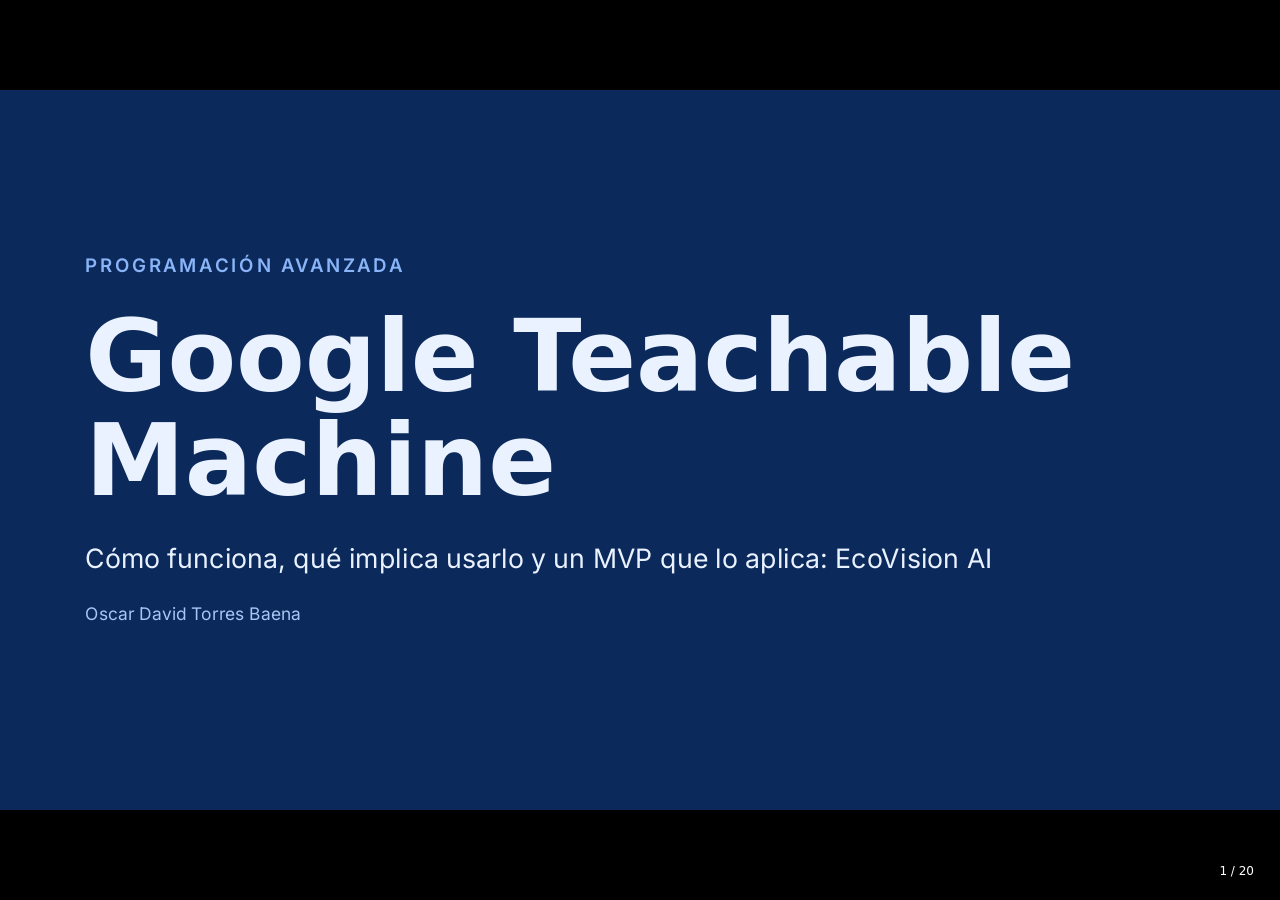
==== presentacion.html @ d338fac2 "Añade boton para abrir la presentacion y reorganiza la diapositiva 17" ====
<!doctype html>
<html>
<head>
<meta charset="utf-8">
<meta http-equiv="Content-Security-Policy" content="default-src 'none'; script-src 'unsafe-inline'; style-src 'unsafe-inline' https://fonts.googleapis.com; font-src data: https://fonts.gstatic.com; img-src data: blob:; media-src data: blob:; frame-src about:; child-src about:; worker-src 'none'; connect-src 'none'; object-src 'none'; form-action 'none'; base-uri 'none'">
<meta name="viewport" content="width=device-width, initial-scale=1">
<meta name="hz:slide-selector" content=".slide">
<meta name="hz:canvas-width" content="1920">
<meta name="hz:canvas-height" content="1080">
<title>Google Teachable Machine + MVP EcoVision AI</title>
<link rel="stylesheet" href="https://fonts.googleapis.com/css2?family=Inter:wght@400;600&amp;display=swap">
<link rel="stylesheet" href="https://fonts.googleapis.com/css2?family=Space+Grotesk:wght@500;700&amp;display=swap">
<link rel="stylesheet" href="https://fonts.googleapis.com/css2?family=Inter:ital,wght@0,100..300&amp;display=swap">
<link rel="stylesheet" href="https://fonts.googleapis.com/css2?family=Inter:ital,wght@0,500&amp;display=swap">
<link rel="stylesheet" href="https://fonts.googleapis.com/css2?family=Inter:ital,wght@0,700..900&amp;display=swap">
<link rel="stylesheet" href="https://fonts.googleapis.com/css2?family=Inter:ital,wght@1,100..900&amp;display=swap">
<link rel="stylesheet" href="https://fonts.googleapis.com/css2?family=Space+Grotesk:ital,wght@0,300..400&amp;display=swap">
<link rel="stylesheet" href="https://fonts.googleapis.com/css2?family=Space+Grotesk:ital,wght@0,600&amp;display=swap">
<style>

@layer properties {
  @supports (((-webkit-hyphens:none)) and (not (margin-trim:inline))) or ((-moz-orient:inline) and (not (color:rgb(from red r g b)))) {
  :root, :host { --cds-message-actions-opacity: 1; --cds-badge-x-wght: 577.8; --cds-sticky-edge-start: 0; --cds-sticky-edge-end: 0; --cds-sticky-edge-active: 0; }
  *, ::before, ::after, ::backdrop { --tw-translate-x: 0; --tw-translate-y: 0; --tw-translate-z: 0; --tw-scale-x: 1; --tw-scale-y: 1; --tw-scale-z: 1; --tw-rotate-x: initial; --tw-rotate-y: initial; --tw-rotate-z: initial; --tw-skew-x: initial; --tw-skew-y: initial; --tw-pan-x: initial; --tw-pan-y: initial; --tw-pinch-zoom: initial; --tw-space-y-reverse: 0; --tw-space-x-reverse: 0; --tw-divide-x-reverse: 0; --tw-border-style: solid; --tw-divide-y-reverse: 0; --tw-gradient-position: initial; --tw-gradient-from: #0000; --tw-gradient-via: #0000; --tw-gradient-to: #0000; --tw-gradient-stops: initial; --tw-gradient-via-stops: initial; --tw-gradient-from-position: 0%; --tw-gradient-via-position: 50%; --tw-gradient-to-position: 100%; --tw-leading: initial; --tw-font-weight: initial; --tw-tracking: initial; --tw-ordinal: initial; --tw-slashed-zero: initial; --tw-numeric-figure: initial; --tw-numeric-spacing: initial; --tw-numeric-fraction: initial; --tw-shadow: 0 0 #0000; --tw-shadow-color: initial; --tw-shadow-alpha: 100%; --tw-inset-shadow: 0 0 #0000; --tw-inset-shadow-color: initial; --tw-inset-shadow-alpha: 100%; --tw-ring-color: initial; --tw-ring-shadow: 0 0 #0000; --tw-inset-ring-color: initial; --tw-inset-ring-shadow: 0 0 #0000; --tw-ring-inset: initial; --tw-ring-offset-width: 0px; --tw-ring-offset-color: #fff; --tw-ring-offset-shadow: 0 0 #0000; --tw-outline-style: solid; --tw-blur: initial; --tw-brightness: initial; --tw-contrast: initial; --tw-grayscale: initial; --tw-hue-rotate: initial; --tw-invert: initial; --tw-opacity: initial; --tw-saturate: initial; --tw-sepia: initial; --tw-drop-shadow: initial; --tw-drop-shadow-color: initial; --tw-drop-shadow-alpha: 100%; --tw-drop-shadow-size: initial; --tw-backdrop-blur: initial; --tw-backdrop-brightness: initial; --tw-backdrop-contrast: initial; --tw-backdrop-grayscale: initial; --tw-backdrop-hue-rotate: initial; --tw-backdrop-invert: initial; --tw-backdrop-opacity: initial; --tw-backdrop-saturate: initial; --tw-backdrop-sepia: initial; --tw-duration: initial; --tw-ease: initial; --tw-content: ""; --tw-contain-size: initial; --tw-contain-layout: initial; --tw-contain-paint: initial; --tw-contain-style: initial; --cds-outset-x: 0px; --cds-outset-y: 0px; --cds-scroll-fade-size: 28px; --cds-scroll-fade-top: 0px; --cds-scroll-fade-bottom: 0px; --cds-scroll-fade-left: 0px; --cds-scroll-fade-right: 0px; --cds-scroll-fade-top-raw: 0px; --cds-scroll-fade-bottom-raw: 0px; --cds-scroll-fade-left-raw: 0px; --cds-scroll-fade-right-raw: 0px; --cds-scroll-fade-y-active: 0; --cds-scroll-fade-x-active: 0; --cds-scroll-fade-top-on: 1; --cds-scroll-fade-bottom-on: 1; --cds-scroll-fade-left-on: 1; --cds-scroll-fade-right-on: 1; --cds-scroll-fade-strip-raw: 0; --cds-scroll-fade-strip-active: 0; --_cds-font-weight-role: initial; --_cds-font-axis-wght-role: initial; }
}
}
@layer theme {
  :root, :host { --spacing: .25rem; --container-sm: 24rem; --container-2xl: 42rem; --container-3xl: 48rem; --text-xs: .75rem; --text-xs--line-height: calc(1 / .75); --text-sm: .875rem; --text-sm--line-height: calc(1.25 / .875); --text-base: 1rem; --text-base--line-height: calc(1.5 / 1); --text-3xl: 1.875rem; --text-3xl--line-height: calc(2.25 / 1.875); --tracking-wide: .025em; --leading-tight: 1.25; --leading-snug: 1.375; --leading-relaxed: 1.625; --radius-sm: .25rem; --radius-md: .375rem; --radius-lg: .5rem; --radius-xl: .75rem; --ease-in: cubic-bezier(.4, 0, 1, 1); --ease-in-out: cubic-bezier(.4, 0, .2, 1); --animate-pulse: pulse 2s cubic-bezier(.4, 0, .6, 1) infinite; --blur-md: 12px; --aspect-video: 16 / 9; --default-transition-duration: .15s; --default-transition-timing-function: cubic-bezier(.4, 0, .2, 1); --default-font-family: var(--cds-font-sans); --default-mono-font-family: var(--cds-font-mono); --color-white: #fff; --z-index-pick: 100; --color-app-accent: var(--t-app-accent); }
  @media print {
  .cds-root [data-cds="AccordionHeader"] ~ [role="region"][hidden] { display: block !important; }
}
}
@layer base {
  *, ::after, ::before, ::backdrop { box-sizing: border-box; border: 0px solid; margin: 0px; padding: 0px; }
  ::file-selector-button { box-sizing: border-box; border: 0px solid; margin: 0px; padding: 0px; }
  html, :host { text-size-adjust: 100%; tab-size: 4; line-height: 1.5; font-family: var(--default-font-family,-apple-system, BlinkMacSystemFont, "Segoe UI", Roboto, "Helvetica Neue", "Noto Sans", Arial, sans-serif, "Apple Color Emoji", "Segoe UI Emoji", "Segoe UI Symbol", "Noto Color Emoji"); font-feature-settings: var(--default-font-feature-settings,normal); font-variation-settings: var(--default-font-variation-settings,normal); -webkit-tap-highlight-color: transparent; }
  hr { height: 0px; color: inherit; border-top-width: 1px; }
  abbr:where([title]) { text-decoration: underline dotted; }
  h1, h2, h3, h4, h5, h6 { font-size: inherit; font-weight: inherit; }
  a { color: inherit; text-decoration: inherit; }
  b, strong { font-weight: bolder; }
  code, kbd, samp, pre { font-family: var(--default-mono-font-family,ui-monospace, SFMono-Regular, Menlo, Monaco, Consolas, "Liberation Mono", "Courier New", monospace); font-feature-settings: var(--default-mono-font-feature-settings,normal); font-variation-settings: var(--default-mono-font-variation-settings,normal); font-size: 1em; }
  small { font-size: 80%; }
  sub, sup { vertical-align: baseline; font-size: 75%; line-height: 0; position: relative; }
  sub { bottom: -0.25em; }
  sup { top: -0.5em; }
  table { text-indent: 0px; border-color: inherit; border-collapse: collapse; }
  progress { vertical-align: baseline; }
  summary { display: list-item; }
  ol, ul, menu { list-style: none; }
  img, svg, video, canvas, audio, iframe, embed, object { vertical-align: middle; display: block; }
  img, video { max-width: 100%; height: auto; }
  button, input, select, optgroup, textarea { font: inherit; letter-spacing: inherit; color: inherit; opacity: 1; background-color: rgba(0, 0, 0, 0); border-radius: 0px; }
  ::file-selector-button { font: inherit; letter-spacing: inherit; color: inherit; opacity: 1; background-color: rgba(0, 0, 0, 0); border-radius: 0px; }
  :where(select:is([multiple], [size])) optgroup { font-weight: bolder; }
  :where(select:is([multiple], [size])) optgroup option { padding-inline-start: 20px; }
  ::file-selector-button { margin-inline-end: 4px; }
  ::placeholder { opacity: 1; }
  @supports (not ((-webkit-appearance:-apple-pay-button))) or (contain-intrinsic-size:1px) {
  ::placeholder { color: currentcolor; }
  @supports (color:color-mix(in lab, red, red)) {
  ::placeholder { color: color-mix(currentcolor, transparent); }
}
}
  textarea { resize: vertical; }
  ::-webkit-search-decoration { appearance: none; }
  ::-webkit-date-and-time-value { min-height: 1lh; text-align: inherit; }
  ::-webkit-datetime-edit { display: inline-flex; }
  ::-webkit-datetime-edit-fields-wrapper { padding: 0px; }
  ::-webkit-datetime-edit { padding-block: 0px; }
  ::-webkit-datetime-edit-year-field { padding-block: 0px; }
  ::-webkit-datetime-edit-month-field { padding-block: 0px; }
  ::-webkit-datetime-edit-day-field { padding-block: 0px; }
  ::-webkit-datetime-edit-hour-field { padding-block: 0px; }
  ::-webkit-datetime-edit-minute-field { padding-block: 0px; }
  ::-webkit-datetime-edit-second-field { padding-block: 0px; }
  ::-webkit-datetime-edit-millisecond-field { padding-block: 0px; }
  ::-webkit-datetime-edit-meridiem-field { padding-block: 0px; }
  ::-webkit-calendar-picker-indicator { line-height: 1; }
  button, input:where([type="button"], [type="reset"], [type="submit"]) { appearance: button; }
  ::file-selector-button { appearance: button; }
  ::-webkit-inner-spin-button { height: auto; }
  ::-webkit-outer-spin-button { height: auto; }
  [hidden]:where(:not([hidden="until-found"])) { display: none !important; }
  :where(.bg-surface-0) { --cds-scroll-fade-strip-color: var(--cds-surface-0); }
  :where(.bg-surface-1) { --cds-scroll-fade-strip-color: var(--cds-surface-1); }
  :where(.bg-surface-2) { --cds-scroll-fade-strip-color: var(--cds-surface-2); }
  :where(.bg-surface-3) { --cds-scroll-fade-strip-color: var(--cds-surface-3); }
  :where(.bg-surface-panel) { --cds-scroll-fade-strip-color: var(--cds-surface-panel); }
  :where(.bg-surface-popover) { --cds-scroll-fade-strip-color: var(--cds-surface-popover); }
  :where([data-cds="Card"]) { --cds-scroll-fade-strip-color: var(--cds-surface-1); }
  html:where(.cds-root), html:where(.cds-root)::before, html:where(.cds-root)::after, html:where(.cds-root) *, html:where(.cds-root) ::before, html:where(.cds-root) ::after, html :where(.cds-root), html :where(.cds-root)::before, html :where(.cds-root)::after, html :where(.cds-root) *, html :where(.cds-root) ::before, html :where(.cds-root) ::after { border-color: var(--cds-border); }
  :where(.cds-root) :where(button, [role="button"], [role="tab"], [role="menuitem"], [role="menuitemcheckbox"], [role="menuitemradio"], [role="option"], [role="switch"], [role="checkbox"], [role="radio"]) { cursor: var(--cds-cursor-interactive); }
  :where(.cds-root) :where(button, [role]):where(:disabled, [aria-disabled="true"], [data-disabled]:not([data-disabled="false"])) { cursor: default; }
  :where(.cds-root) th { --cds-font-axis-wght: initial; font-variation-settings: var(--font-opsz-axis,) var(--cds-font-axis-wght,) "GRAD" var(--cds-font-grad,0); }
  :where(.cds-root) th:where(:is(.font-normal, .font-medium, .font-semibold, .font-bold, .text-caption-regular, .text-caption-medium, .text-caption-semibold, .text-caption-bold) th), :where(.cds-root) th:where(:is(.text-footnote-regular, .text-footnote-medium, .text-footnote-semibold, .text-footnote-bold, .text-code-regular, .text-code-medium, .text-code-semibold, .text-code-bold) th), :where(.cds-root) th:where(:is(.text-body-regular, .text-body-medium, .text-body-semibold, .text-body-bold, .text-prose-regular, .text-prose-medium, .text-prose-semibold, .text-prose-bold) th), :where(.cds-root) th:where(:is(.text-heading-regular, .text-heading-medium, .text-heading-semibold, .text-heading-bold, .text-title-regular, .text-title-medium, .text-title-semibold, .text-title-bold) th) { --cds-font-axis-wght: inherit; font-variation-settings: inherit; }
  :where(.cds-root) :where(text[font-weight], tspan[font-weight]), :where(.cds-root) [style*="font-weight"]:where(:not([style*="font-weight: 400"], [style*="font-weight:400"], [style*="font-weight: normal"], [style*="font-weight:normal"])) { --cds-font-axis-wght: initial; font-variation-settings: var(--font-opsz-axis,) var(--cds-font-axis-wght,) "GRAD" var(--cds-font-grad,0); }
}
@layer components {
  :where(.cds-root) :where(input, textarea, select).cds-input { appearance: none; box-shadow: none; font: inherit; color: inherit; background: 0px 0px; border: 0px; border-radius: 0px; outline: none; padding: 0px; }
  :where(.cds-root) :where(input, textarea).cds-input.cds-input:focus { box-shadow: none; border-color: var(--cds-border); outline: none; }
  :where(.cds-root) :where(input, textarea).cds-input.cds-input:focus-visible { box-shadow: var(--cds-focus-shadow); outline-offset: 2px; outline: rgba(0, 0, 0, 0) solid 2px; }
  :where(.cds-root) .cds-reset:focus, :where(.cds-root) .cds-reset:focus-visible { outline: none; }
  :where(.cds-root) .cds-reset:focus-visible { outline-offset: 2px; outline: rgba(0, 0, 0, 0) solid 2px; }
  :where(.cds-root) .cds-text-link { color: var(--cds-text-link-color,var(--cds-text-accent)); --_text-link-line: currentColor; border-radius: 2px; text-decoration-line: none; }
  @supports (color:color-mix(in lab, red, red)) {
  :where(.cds-root) .cds-text-link { --_text-link-line: color-mix(in srgb, currentColor 40%, color-mix(in srgb, var(--cds-text-link-color,transparent) 41.67%, transparent)); }
}
  :where(.cds-root) .cds-text-link { transition-property: color, text-decoration-color, box-shadow; transition-duration: var(--cds-dur-fast,60ms); transition-timing-function: var(--cds-ease-out); }
  :where(.cds-root) .cds-text-link:is(:hover, :focus-visible) { --_text-link-line: currentColor; }
  :where(.cds-root) .cds-text-link:focus-visible { outline-offset: 2px; box-shadow: var(--cds-focus-shadow,0 0 0 2px Highlight); outline: rgba(0, 0, 0, 0) solid 2px; }
  :where(.cds-root) .cds-text-link-underline { text-underline-offset: 3px; text-decoration-line: underline; text-decoration-color: var(--_text-link-line,currentColor); transition-property: color, text-decoration-color, box-shadow; transition-duration: var(--cds-dur-fast,60ms); transition-timing-function: var(--cds-ease-out); }
  :where(.cds-root .cds-user-message-body) a:where(:not([data-cds])) { color: var(--cds-text-link-color,var(--cds-text-accent)); --_text-link-line: currentColor; border-radius: 2px; text-decoration-line: underline; }
  @supports (color:color-mix(in lab, red, red)) {
  :where(.cds-root .cds-user-message-body) a:where(:not([data-cds])) { --_text-link-line: color-mix(in srgb, currentColor 40%, color-mix(in srgb, var(--cds-text-link-color,transparent) 41.67%, transparent)); }
}
  :where(.cds-root .cds-user-message-body) a:where(:not([data-cds])) { transition-property: color, text-decoration-color, box-shadow; transition-duration: var(--cds-dur-fast,60ms); transition-timing-function: var(--cds-ease-out); text-underline-offset: 3px; text-decoration-color: var(--_text-link-line,currentColor); }
  :where(.cds-root .cds-user-message-body) a:where(:not([data-cds])):is(:hover, :focus-visible) { --_text-link-line: currentColor; }
  :where(.cds-root .cds-user-message-body) a:where(:not([data-cds])):focus-visible { outline-offset: 2px; box-shadow: var(--cds-focus-shadow,0 0 0 2px Highlight); outline: rgba(0, 0, 0, 0) solid 2px; }
  .cds-inline-code { --_inline-code-ink: var(--cds-prose-quiet) currentColor; }
  @supports (color:color-mix(in lab, red, red)) {
  .cds-inline-code { --_inline-code-ink: var(--cds-prose-quiet) color-mix(in oklab, currentColor, var(--cds-text-primary)); }
}
  .cds-inline-code { --_inline-code-fill: var(--cds-prose-quiet) var(--cds-fill-ghost-hover); --_inline-code-line: var(--cds-prose-quiet) var(--_inline-code-kept-line,0px); --_inline-code-radius: var(--cds-prose-quiet) 4px; --_inline-code-padding: var(--cds-prose-quiet) 1px 4px; font-family: var(--cds-font-mono,ui-monospace, monospace); color: var(--cds-prose-code-color,var(--_inline-code-ink,var(--cds-text-danger,currentColor))); background: var(--_inline-code-fill,var(--cds-alpha-1,currentColor)); font-size: 0.9em; line-height: 1; }
  @supports (color:color-mix(in lab, red, red)) {
  .cds-inline-code { background: var(--_inline-code-fill,var(--cds-alpha-1,color-mix(in oklab, currentColor 5%, transparent))); }
}
  .cds-inline-code { border: var(--_inline-code-line,.5px) solid var(--cds-border,currentColor); }
  @supports (color:color-mix(in lab, red, red)) {
  .cds-inline-code { border: var(--_inline-code-line,.5px) solid var(--cds-border,color-mix(in oklab, currentColor 15%, transparent)); }
}
  .cds-inline-code { border-radius: var(--_inline-code-radius,.4em); padding: var(--_inline-code-padding,.0625em .25em); white-space: pre-wrap; overflow-wrap: break-word; }
  @media print, (forced-colors: active) {
  .cds-root { --_inline-code-kept-line: .5px; }
}
  :where(.cds-root) .cds-dialog-regions :where(:not(.draggable, .draggable-none)) { app-region: initial; }
  :where(.text-title, .text-title-regular, .text-title-medium, .text-title-semibold, .text-title-bold) { font-family: var(--_cds-title-family,var(--cds-font-sans-display)); }
  :where(.cds-root) :is(b, strong) { font-weight: var(--cds-font-weight-bold); }
  @media screen {
  :where([data-mode="dark"] .cds-root:not([data-mode="light"]):not([data-mode="system"]), .cds-root[data-mode="dark"], .cds-dark-scope[data-mode="dark"]) :is(b, strong):where(:not([class*="font"])) { --cds-font-axis-wght: var(--cds-font-axis-wght-bold); font-variation-settings: var(--font-opsz-axis,) var(--cds-font-axis-wght,) "GRAD" var(--cds-font-grad,0); }
}
  @media screen and (prefers-color-scheme: dark) {
  :where([data-mode="system"] .cds-root:not([data-mode="light"]):not([data-mode="dark"]), .cds-root[data-mode="system"], .cds-root:not([data-mode]):not([data-mode] *)) :is(b, strong):where(:not([class*="font"])) { --cds-font-axis-wght: var(--cds-font-axis-wght-bold); font-variation-settings: var(--font-opsz-axis,) var(--cds-font-axis-wght,) "GRAD" var(--cds-font-grad,0); }
}
}
@layer utilities {
.\@container { container-type: inline-size; }
.pointer-events-auto { pointer-events: auto; }
.pointer-events-none { pointer-events: none; }
.collapse { visibility: collapse; }
.invisible { visibility: hidden; }
.visible { visibility: visible; }
.visible\! { visibility: visible !important; }
.hit-row-main::before { content: ""; z-index: -1; inset: calc(var(--cds-hit-row-reach-top) * -1) calc(var(--cds-hit-row-reach-x) * -1) calc(var(--cds-hit-row-reach-bottom) * -1); position: absolute; }
.hit-row { --cds-hit-row-reach-top: var(--cds-hit-grid-y,0px); --cds-hit-row-reach-x: var(--cds-hit-grid-x,0px); --cds-hit-row-reach-bottom: calc(var(--cds-hit-gap-y,0px) + var(--cds-hit-grid-y,0px)); isolation: isolate; position: relative; }
.sr-only { clip-path: inset(50%); white-space: nowrap; border-width: 0px; width: 1px; height: 1px; margin: -1px; padding: 0px; position: absolute; overflow: hidden; }
.not-sr-only { clip-path: none; white-space: normal; width: auto; height: auto; margin: 0px; padding: 0px; position: static; overflow: visible; }
.absolute { position: absolute; }
.absolute\! { position: absolute !important; }
.fixed { position: fixed; }
.relative { position: relative; }
.static { position: static; }
.sticky { position: sticky; }
.inset-0 { inset: 0px; }
.inset-1 { inset: var(--spacing); }
.inset-3\.5 { inset: calc(var(--spacing) * 3.5); }
.inset-\[0\.5px\] { inset: 0.5px; }
.inset-x-0 { inset-inline: 0px; }
.inset-y-0 { inset-block: 0px; }
.inset-y-1\/4 { inset-block: 25%; }
.inset-y-px { inset-block: 1px; }
.start-0 { inset-inline-start: calc(var(--spacing) * 0); }
.start-\[calc\(-6px_-_\(var\(--cds-ring-outer\,0px\)_-_var\(--cds-ring-inner\,0px\)\)_\/_2\)\] { inset-inline-start: calc(-6px - (var(--cds-ring-outer,0px) - var(--cds-ring-inner,0px)) / 2); }
.start-\[calc\(50\%_-_var\(--resize-line\)_\/_2\)\] { inset-inline-start: calc(50% - var(--resize-line) / 2); }
.end-0 { inset-inline-end: calc(var(--spacing) * 0); }
.end-1 { inset-inline-end: calc(var(--spacing) * 1); }
.end-\[calc\(-6px_-_\(var\(--cds-ring-outer\,0px\)_-_var\(--cds-ring-inner\,0px\)\)_\/_2\)\] { inset-inline-end: calc(-6px - (var(--cds-ring-outer,0px) - var(--cds-ring-inner,0px)) / 2); }
.end-full { inset-inline-end: 100%; }
.-top-0\.5 { top: calc(var(--spacing) * -.5); }
.-top-1\.5 { top: calc(var(--spacing) * -1.5); }
.-top-2 { top: calc(var(--spacing) * -2); }
.top-0 { top: 0px; }
.top-0\.5 { top: calc(var(--spacing) * .5); }
.top-1 { top: var(--spacing); }
.top-1\/2 { top: 50%; }
.top-2 { top: calc(var(--spacing) * 2); }
.top-\[calc\(-6px_-_\(var\(--cds-ring-outer\,0px\)_-_var\(--cds-ring-inner\,0px\)\)_\/_2\)\] { top: calc(-6px - (var(--cds-ring-outer,0px) - var(--cds-ring-inner,0px)) / 2); }
.top-\[calc\(50\%_-_var\(--resize-line\)_\/_2\)\] { top: calc(50% - var(--resize-line) / 2); }
.top-\[calc\(var\(--tb-overlay-h\,0px\)\+1rem\)\] { top: calc(var(--tb-overlay-h,0px) + 1rem); }
.top-\[calc\(var\(--tb-overlay-h\,0px\)\+2\.5rem\)\] { top: calc(var(--tb-overlay-h,0px) + 2.5rem); }
.top-\[min\(var\(--mc-ask-top\)\,max\(8px\,calc\(100dvh-var\(--mc-foot-inset\,0px\)-var\(--mc-ask-h\)-8px\)\)\)\] { top: min(var(--mc-ask-top), max(8px, calc(100dvh - var(--mc-foot-inset,0px) - var(--mc-ask-h) - 8px))); }
.top-\[var\(--sl-remote-offer-top\,var\(--tb-overlay-h\,0px\)\)\] { top: var(--sl-remote-offer-top,var(--tb-overlay-h,0px)); }
.top-full { top: 100%; }
.top-px { top: 1px; }
.-right-0\.5 { right: calc(var(--spacing) * -.5); }
.-right-1\.5 { right: calc(var(--spacing) * -1.5); }
.-right-2 { right: calc(var(--spacing) * -2); }
.-right-\[7px\] { right: -7px; }
.right-0 { right: 0px; }
.right-0\.5 { right: calc(var(--spacing) * .5); }
.right-1 { right: var(--spacing); }
.right-2 { right: calc(var(--spacing) * 2); }
.right-3 { right: calc(var(--spacing) * 3); }
.right-4 { right: calc(var(--spacing) * 4); }
.right-5 { right: calc(var(--spacing) * 5); }
.right-6 { right: calc(var(--spacing) * 6); }
.right-px { right: 1px; }
.bottom-0 { bottom: 0px; }
.bottom-1 { bottom: var(--spacing); }
.bottom-3 { bottom: calc(var(--spacing) * 3); }
.bottom-4 { bottom: calc(var(--spacing) * 4); }
.bottom-5 { bottom: calc(var(--spacing) * 5); }
.bottom-\[calc\(-6px_-_\(var\(--cds-ring-outer\,0px\)_-_var\(--cds-ring-inner\,0px\)\)_\/_2\)\] { bottom: calc(-6px - (var(--cds-ring-outer,0px) - var(--cds-ring-inner,0px)) / 2); }
.bottom-\[calc\(1\.25rem\+var\(--sl-safe-b\,0px\)\)\] { bottom: calc(1.25rem + var(--sl-safe-b,0px)); }
.bottom-\[calc\(1rem\+var\(--mc-foot-cover\,0px\)\)\] { bottom: calc(1rem + var(--mc-foot-cover,0px)); }
.bottom-full { bottom: 100%; }
.bottom-px { bottom: 1px; }
.-left-1\.5 { left: calc(var(--spacing) * -1.5); }
.left-0 { left: 0px; }
.left-1 { left: var(--spacing); }
.left-1\/2 { left: 50%; }
.left-3 { left: calc(var(--spacing) * 3); }
.left-6 { left: calc(var(--spacing) * 6); }
.left-\[min\(var\(--mc-ask-left\)\,max\(8px\,calc\(100vw-var\(--mc-ask-w\)-8px\)\)\)\] { left: min(var(--mc-ask-left), max(8px, calc(100vw - var(--mc-ask-w) - 8px))); }
.left-px { left: 1px; }
.isolate { isolation: isolate; }
.isolation-auto { isolation: auto; }
.-z-\[1\] { z-index: calc(-1); }
.z-0 { z-index: 0; }
.z-10 { z-index: 10; }
.z-20 { z-index: 20; }
.z-30 { z-index: 30; }
.z-40 { z-index: 40; }
.z-50 { z-index: 50; }
.z-\[1\] { z-index: 1; }
.z-\[5\] { z-index: 5; }
.z-\[35\] { z-index: 35; }
.z-\[38\] { z-index: 38; }
.z-\[39\] { z-index: 39; }
.z-\[45\] { z-index: 45; }
.z-\[calc\(var\(--cds-layer-base\,0\)_\+_1000\)\] { z-index: calc(var(--cds-layer-base,0) + 1000); }
.z-ask { z-index: 60; }
.z-panel { z-index: 40; }
.z-scrim { z-index: 101; }
.z-selection { z-index: 45; }
.z-toolbar { z-index: 49; }
.order-1 { order: 1; }
.order-first { order: -9999; }
.col-span-2 { grid-column: span 2 / span 2; }
.col-span-full { grid-column: 1 / -1; }
.col-start-1 { grid-column-start: 1; }
.row-span-full { grid-row: 1 / -1; }
.row-start-1 { grid-row-start: 1; }
.\!container { width: 100% !important; }
@media (min-width: 40rem) {
  .\!container { max-width: 40rem !important; }
}
@media (min-width: 48rem) {
  .\!container { max-width: 48rem !important; }
}
@media (min-width: 64rem) {
  .\!container { max-width: 64rem !important; }
}
@media (min-width: 80rem) {
  .\!container { max-width: 80rem !important; }
}
@media (min-width: 96rem) {
  .\!container { max-width: 96rem !important; }
}
.container { width: 100%; }
@media (min-width: 40rem) {
  .container { max-width: 40rem; }
}
@media (min-width: 48rem) {
  .container { max-width: 48rem; }
}
@media (min-width: 64rem) {
  .container { max-width: 64rem; }
}
@media (min-width: 80rem) {
  .container { max-width: 80rem; }
}
@media (min-width: 96rem) {
  .container { max-width: 96rem; }
}
.-m-2 { margin: calc(var(--spacing) * -2); }
.m-0 { margin: 0px; }
.m-1 { margin: var(--spacing); }
.m-6 { margin: calc(var(--spacing) * 6); }
.m-\[var\(--cds-ring-inner\)\] { margin: var(--cds-ring-inner); }
.m-auto { margin: auto; }
.-mx-0\.5 { margin-inline: calc(var(--spacing) * -.5); }
.-mx-1 { margin-inline: calc(var(--spacing) * -1); }
.-mx-1\.5 { margin-inline: calc(var(--spacing) * -1.5); }
.-mx-2 { margin-inline: calc(var(--spacing) * -2); }
.-mx-\[var\(--cds-band-bleed\,0px\)\] { margin-inline: calc(var(--cds-band-bleed,0px) * -1); }
.-mx-\[var\(--cds-menu-gutter\,0\.25rem\)\] { margin-inline: calc(var(--cds-menu-gutter,.25rem) * -1); }
.mx-0\.5 { margin-inline: calc(var(--spacing) * .5); }
.mx-1 { margin-inline: var(--spacing); }
.mx-\[-0\.15em\] { margin-inline: -0.15em; }
.mx-\[calc\(var\(--cds-band-bleed\,var\(--cds-pad-lg\)\)_-_var\(--cds-band-bleed\,0px\)\)\] { margin-inline: calc(var(--cds-band-bleed,var(--cds-pad-lg)) - var(--cds-band-bleed,0px)); }
.mx-auto { margin-inline: auto; }
.mx-outset { margin-inline: calc(var(--cds-outset-x,0px) * -1); }
.-my-0\.5 { margin-block: calc(var(--spacing) * -.5); }
.-my-1 { margin-block: calc(var(--spacing) * -1); }
.-my-\[0\.125em\] { margin-block: -0.125em; }
.-my-\[max\(0px\,calc\(\(var\(--cds-icon\)_-_1lh\)_\/_2\)\)\] { margin-block: calc(max(0px, calc((var(--cds-icon) - 1lh) / 2)) * -1); }
.my-1 { margin-block: var(--spacing); }
.my-3 { margin-block: calc(var(--spacing) * 3); }
.my-\[calc\(\(1lh-var\(--cds-h-control\)\)\/2\)\] { margin-block: calc((1lh - var(--cds-h-control)) / 2); }
.my-auto { margin-block: auto; }
.-ms-1 { margin-inline-start: calc(var(--spacing) * -1); }
.-ms-\[2px\] { margin-inline-start: -2px; }
.-ms-\[4px\] { margin-inline-start: -4px; }
.-ms-\[6px\] { margin-inline-start: -6px; }
.-ms-\[calc\(var\(--cds-band-bleed\,var\(--cds-pad-lg\)\)_-_var\(--cds-toolbar-pad-block\)\)\] { margin-inline-start: calc(calc(var(--cds-band-bleed,var(--cds-pad-lg)) - var(--cds-toolbar-pad-block)) * -1); }
.-ms-pad-sm { margin-inline-start: calc(var(--cds-pad-sm) * -1); }
.ms-1 { margin-inline-start: var(--spacing); }
.ms-\[4px\] { margin-inline-start: 4px; }
.ms-\[6px\] { margin-inline-start: 6px; }
.ms-auto { margin-inline-start: auto; }
.ms-md { margin-inline-start: var(--cds-gap-md); }
.ms-outset { margin-inline-start: calc(var(--cds-outset-x,0px) * -1); }
.-me-0\.5 { margin-inline-end: calc(var(--spacing) * -.5); }
.-me-0\.75 { margin-inline-end: calc(var(--spacing) * -.75); }
.-me-1 { margin-inline-end: calc(var(--spacing) * -1); }
.-me-2 { margin-inline-end: calc(var(--spacing) * -2); }
.-me-2\.5 { margin-inline-end: calc(var(--spacing) * -2.5); }
.-me-\[2px\] { margin-inline-end: -2px; }
.-me-\[4px\] { margin-inline-end: -4px; }
.-me-\[calc\(var\(--cds-pad-md\)-2px\)\] { margin-inline-end: calc(calc(var(--cds-pad-md) - 2px) * -1); }
.-me-\[calc\(var\(--cds-pad-md\)-6px\)\] { margin-inline-end: calc(calc(var(--cds-pad-md) - 6px) * -1); }
.-me-\[min\(calc\(var\(--cds-gap-sm\)\/2\)\,var\(--pp-label-w\,80px\)\)\] { margin-inline-end: calc(min(calc(var(--cds-gap-sm) / 2), var(--pp-label-w,80px)) * -1); }
.-me-pad-sm { margin-inline-end: calc(var(--cds-pad-sm) * -1); }
.-me-px { margin-inline-end: -1px; }
.me-0\.5 { margin-inline-end: calc(var(--spacing) * .5); }
.me-1 { margin-inline-end: var(--spacing); }
.me-\[2px\] { margin-inline-end: 2px; }
.me-\[calc\(\(var\(--cds-h-control\)-1em-6px\)\/2-min\(var\(--cds-pad-md\)\,var\(--cds-button-pad-max\,var\(--cds-pad-md\)\)\)\)\] { margin-inline-end: calc((var(--cds-h-control) - 1em - 6px) / 2 - min(var(--cds-pad-md), var(--cds-button-pad-max,var(--cds-pad-md)))); }
.me-\[calc\(6px-var\(--cds-pad-md\)\)\] { margin-inline-end: calc(6px - var(--cds-pad-md)); }
.me-\[calc\(8px-var\(--cds-pad-md\)\)\] { margin-inline-end: calc(8px - var(--cds-pad-md)); }
.me-outset { margin-inline-end: calc(var(--cds-outset-x,0px) * -1); }
.-mt-0\.5 { margin-top: calc(var(--spacing) * -.5); }
.-mt-1 { margin-top: calc(var(--spacing) * -1); }
.-mt-2 { margin-top: calc(var(--spacing) * -2); }
.-mt-\[calc\(var\(--cds-toolbar-pad-block\)_\+_\(var\(--cds-h-control\)_-_var\(--cds-leading-heading\)\)_\/_2\)\] { margin-top: calc(calc(var(--cds-toolbar-pad-block) + (var(--cds-h-control) - var(--cds-leading-heading)) / 2) * -1); }
.-mt-\[var\(--cds-menu-gutter\,0\.25rem\)\] { margin-top: calc(var(--cds-menu-gutter,.25rem) * -1); }
.-mt-pad-sm { margin-top: calc(var(--cds-pad-sm) * -1); }
.-mt-px { margin-top: -1px; }
.mt-0\.5 { margin-top: calc(var(--spacing) * .5); }
.mt-1 { margin-top: var(--spacing); }
.mt-1\.5 { margin-top: calc(var(--spacing) * 1.5); }
.mt-2 { margin-top: calc(var(--spacing) * 2); }
.mt-3 { margin-top: calc(var(--spacing) * 3); }
.mt-\[2px\] { margin-top: 2px; }
.mt-\[calc\(\(1lh_-_var\(--cds-checkbox\,1rem\)\)_\/_2\)\] { margin-top: calc((1lh - var(--cds-checkbox,1rem)) / 2); }
.mt-\[var\(--cds-menu-gutter\,0\.25rem\)\] { margin-top: var(--cds-menu-gutter,.25rem); }
.mt-\[var\(--tb-overlay-h\,0px\)\] { margin-top: var(--tb-overlay-h,0px); }
.mt-pad-lg { margin-top: var(--cds-pad-lg); }
.mt-pad-md { margin-top: var(--cds-pad-md); }
.mt-px { margin-top: 1px; }
.mt-xs { margin-top: var(--cds-gap-xs); }
.-mr-1 { margin-right: calc(var(--spacing) * -1); }
.-mr-\[5px\] { margin-right: -5px; }
.mr-0\.5 { margin-right: calc(var(--spacing) * .5); }
.mr-1\.5 { margin-right: calc(var(--spacing) * 1.5); }
.mr-\[-0\.8px\] { margin-right: -0.8px; }
.mr-\[calc\(min\(calc\(0\.1875rem\*var\(--cds-rem-scale\,1\)\)\,\(var\(--cds-h-control-nested\)-calc\(0\.75rem\*var\(--cds-rem-scale\,1\)\)\)\/2\)-var\(--cds-pad-sm\)\)\] { margin-right: calc(min(calc(.1875rem * var(--cds-rem-scale,1)), (var(--cds-h-control-nested) - calc(.75rem * var(--cds-rem-scale,1))) / 2) - var(--cds-pad-sm)); }
.-mb-1 { margin-bottom: calc(var(--spacing) * -1); }
.-mb-px { margin-bottom: -1px; }
.mb-1 { margin-bottom: var(--spacing); }
.mb-2 { margin-bottom: calc(var(--spacing) * 2); }
.mb-3\.5 { margin-bottom: calc(var(--spacing) * 3.5); }
.mb-\[-1px\] { margin-bottom: -1px; }
.mb-\[8\.5px\] { margin-bottom: 8.5px; }
.mb-\[calc\(-1\*var\(--cs-bottom\,16px\)\)\] { margin-bottom: calc(-1 * var(--cs-bottom,16px)); }
.mb-\[var\(--cds-band-bleed\,var\(--cds-pad-lg\)\)\] { margin-bottom: var(--cds-band-bleed,var(--cds-pad-lg)); }
.mb-pad-md { margin-bottom: var(--cds-pad-md); }
.-ml-0\.5 { margin-left: calc(var(--spacing) * -.5); }
.-ml-1 { margin-left: calc(var(--spacing) * -1); }
.-ml-\[5px\] { margin-left: -5px; }
.-ml-pad-md { margin-left: calc(var(--cds-pad-md) * -1); }
.ml-0\.5 { margin-left: calc(var(--spacing) * .5); }
.ml-1 { margin-left: var(--spacing); }
.ml-2 { margin-left: calc(var(--spacing) * 2); }
.ml-3\.5 { margin-left: calc(var(--spacing) * 3.5); }
.ml-14 { margin-left: calc(var(--spacing) * 14); }
.ml-\[calc\(\(var\(--cds-h-control-nested\)-calc\(0\.75rem\*var\(--cds-rem-scale\,1\)\)\)\/2-var\(--cds-pad-sm\)\+1px\)\] { margin-left: calc((var(--cds-h-control-nested) - calc(.75rem * var(--cds-rem-scale,1))) / 2 - var(--cds-pad-sm) + 1px); }
.ml-\[calc\(\(var\(--cds-h-control-nested\)-calc\(1\.25rem\*var\(--cds-rem-scale\,1\)\)\)\/2-var\(--cds-pad-sm\)\+1px\)\] { margin-left: calc((var(--cds-h-control-nested) - calc(1.25rem * var(--cds-rem-scale,1))) / 2 - var(--cds-pad-sm) + 1px); }
.ml-\[calc\(\(var\(--cds-h-control-nested\)-calc\(1rem\*var\(--cds-rem-scale\,1\)\)\)\/2-var\(--cds-pad-sm\)\+1px\)\] { margin-left: calc((var(--cds-h-control-nested) - calc(1rem * var(--cds-rem-scale,1))) / 2 - var(--cds-pad-sm) + 1px); }
.ml-auto { margin-left: auto; }
.ml-xs { margin-left: var(--cds-gap-xs); }
.box-border { box-sizing: border-box; }
.box-content { box-sizing: content-box; }
.line-clamp-2 { -webkit-line-clamp: 2; -webkit-box-orient: vertical; display: -webkit-box; overflow: hidden; }
.line-clamp-\[var\(--cds-menu-description-lines\)\] { -webkit-line-clamp: var(--cds-menu-description-lines); -webkit-box-orient: vertical; display: -webkit-box; overflow: hidden; }
.\!hidden { display: none !important; }
.\[display\:inherit\] { display: inherit; }
.block { display: block; }
.block\! { display: block !important; }
.contents { display: contents; }
.flex { display: flex; }
.flow-root { display: flow-root; }
.grid { display: grid; }
.hidden { display: none; }
.hidden\! { display: none !important; }
.inline { display: inline; }
.inline-block { display: inline-block; }
.inline-flex { display: inline-flex; }
.inline-grid { display: inline-grid; }
.inline-table { display: inline-table; }
.list-item { display: list-item; }
.table { display: table; }
.table\! { display: table !important; }
.table-caption { display: table-caption; }
.table-cell { display: table-cell; }
.table-column { display: table-column; }
.table-column-group { display: table-column-group; }
.table-footer-group { display: table-footer-group; }
.table-header-group { display: table-header-group; }
.table-row { display: table-row; }
.table-row-group { display: table-row-group; }
.aspect-\[3\/2\] { aspect-ratio: 3 / 2; }
.aspect-square { aspect-ratio: 1 / 1; }
.aspect-video { aspect-ratio: var(--aspect-video); }
.\!size-\[var\(--fhn\)\] { width: var(--fhn) !important; height: var(--fhn) !important; }
.size-0 { width: 0px; height: 0px; }
.size-1\.5 { width: calc(var(--spacing) * 1.5); height: calc(var(--spacing) * 1.5); }
.size-2 { width: calc(var(--spacing) * 2); height: calc(var(--spacing) * 2); }
.size-3 { width: calc(var(--spacing) * 3); height: calc(var(--spacing) * 3); }
.size-4 { width: calc(var(--spacing) * 4); height: calc(var(--spacing) * 4); }
.size-6 { width: calc(var(--spacing) * 6); height: calc(var(--spacing) * 6); }
.size-\[28px\] { width: 28px; height: 28px; }
.size-\[calc\(0\.375rem\*var\(--cds-rem-scale\,1\)\)\] { width: calc(.375rem * var(--cds-rem-scale,1)); height: calc(.375rem * var(--cds-rem-scale,1)); }
.size-\[calc\(var\(--cds-checkbox\,1rem\)-calc\(0\.625rem\*var\(--cds-rem-scale\,1\)\)\)\] { width: calc(var(--cds-checkbox,1rem) - calc(.625rem * var(--cds-rem-scale,1))); height: calc(var(--cds-checkbox,1rem) - calc(.625rem * var(--cds-rem-scale,1))); }
.size-\[calc\(var\(--cds-switch-h\,1\.25rem\)-4px\)\] { width: calc(var(--cds-switch-h,1.25rem) - 4px); height: calc(var(--cds-switch-h,1.25rem) - 4px); }
.size-\[max\(calc\(var\(--cds-h-control-nested\)-calc\(0\.375rem\*var\(--cds-rem-scale\,1\)\)\)\,calc\(0\.75rem\*var\(--cds-rem-scale\,1\)\)\)\] { width: max(calc(var(--cds-h-control-nested) - calc(.375rem * var(--cds-rem-scale,1))), calc(.75rem * var(--cds-rem-scale,1))); height: max(calc(var(--cds-h-control-nested) - calc(.375rem * var(--cds-rem-scale,1))), calc(.75rem * var(--cds-rem-scale,1))); }
.size-\[var\(--cds-avatar-lg\)\] { width: var(--cds-avatar-lg); height: var(--cds-avatar-lg); }
.size-\[var\(--cds-avatar-md\)\] { width: var(--cds-avatar-md); height: var(--cds-avatar-md); }
.size-\[var\(--cds-avatar-sm\)\] { width: var(--cds-avatar-sm); height: var(--cds-avatar-sm); }
.size-\[var\(--cds-avatar-xs\)\] { width: var(--cds-avatar-xs); height: var(--cds-avatar-xs); }
.size-\[var\(--cds-checkbox\)\] { width: var(--cds-checkbox); height: var(--cds-checkbox); }
.size-control { width: var(--cds-h-control); height: var(--cds-h-control); }
.size-full { width: 100%; height: 100%; }
.size-icon { width: var(--cds-icon); height: var(--cds-icon); }
.h-0 { height: 0px; }
.h-0\.5 { height: calc(var(--spacing) * .5); }
.h-1 { height: var(--spacing); }
.h-1\.5 { height: calc(var(--spacing) * 1.5); }
.h-2 { height: calc(var(--spacing) * 2); }
.h-2\.5 { height: calc(var(--spacing) * 2.5); }
.h-3 { height: calc(var(--spacing) * 3); }
.h-3\.5 { height: calc(var(--spacing) * 3.5); }
.h-4 { height: calc(var(--spacing) * 4); }
.h-5 { height: calc(var(--spacing) * 5); }
.h-6 { height: calc(var(--spacing) * 6); }
.h-7 { height: calc(var(--spacing) * 7); }
.h-8 { height: calc(var(--spacing) * 8); }
.h-9 { height: calc(var(--spacing) * 9); }
.h-10 { height: calc(var(--spacing) * 10); }
.h-12 { height: calc(var(--spacing) * 12); }
.h-48 { height: calc(var(--spacing) * 48); }
.h-\[1em\] { height: 1em; }
.h-\[1lh\] { height: 1lh; }
.h-\[3px\] { height: 3px; }
.h-\[18px\] { height: 18px; }
.h-\[30vh\] { height: 30vh; }
.h-\[38px\] { height: 38px; }
.h-\[calc\(1em\+6px\)\] { height: calc(1em + 6px); }
.h-\[calc\(3\.375rem\+var\(--sl-safe-b\,0px\)\)\] { height: calc(3.375rem + var(--sl-safe-b,0px)); }
.h-\[var\(--cds-avatar-lg\)\] { height: var(--cds-avatar-lg); }
.h-\[var\(--cds-avatar-md\)\] { height: var(--cds-avatar-md); }
.h-\[var\(--cds-avatar-sm\)\] { height: var(--cds-avatar-sm); }
.h-\[var\(--cds-avatar-xs\)\] { height: var(--cds-avatar-xs); }
.h-\[var\(--cds-disclosure-panel-height\)\] { height: var(--cds-disclosure-panel-height); }
.h-\[var\(--cds-spark-size\)\] { height: var(--cds-spark-size); }
.h-\[var\(--cds-switch-h\)\] { height: var(--cds-switch-h); }
.h-\[var\(--resize-line\)\] { height: var(--resize-line); }
.h-auto { height: auto; }
.h-control { height: var(--cds-h-control); }
.h-control-nested { height: var(--cds-h-control-nested); }
.h-dvh { height: 100dvh; }
.h-full { height: 100%; }
.h-px { height: 1px; }
.h-screen { height: 100vh; }
.max-h-12 { max-height: calc(var(--spacing) * 12); }
.max-h-32 { max-height: calc(var(--spacing) * 32); }
.max-h-\[60vh\] { max-height: 60vh; }
.max-h-\[calc\(100dvh_-_max\(2rem\,2\*var\(--desktop-titlebar-inset\,0px\)\)_-_2\*max\(env\(safe-area-inset-top\,0px\)\,env\(safe-area-inset-bottom\,0px\)\)\)\] { max-height: calc(100dvh - max(2rem, 2 * var(--desktop-titlebar-inset,0px)) - 2 * max(env(safe-area-inset-top,0px), env(safe-area-inset-bottom,0px))); }
.max-h-\[inherit\] { max-height: inherit; }
.max-h-\[min\(18rem\,max\(6rem\,calc\(var\(--available-height\,100vh\)_-_7\.5rem\)\)\)\] { max-height: min(18rem, max(6rem, calc(var(--available-height,100vh) - 7.5rem))); }
.max-h-\[min\(24rem\,max\(6rem\,calc\(var\(--available-height\,100vh\)_-_8rem\)\)\)\] { max-height: min(24rem, max(6rem, calc(var(--available-height,100vh) - 8rem))); }
.max-h-\[min\(70vh\,640px\)\] { max-height: min(70vh, 640px); }
.max-h-\[min\(75dvh\,42rem\)\] { max-height: min(75dvh, 42rem); }
.max-h-\[var\(--available-height\)\] { max-height: var(--available-height); }
.max-h-full { max-height: 100%; }
.max-h-none { max-height: none; }
.min-h-0 { min-height: 0px; }
.min-h-1 { min-height: var(--spacing); }
.min-h-4 { min-height: calc(var(--spacing) * 4); }
.min-h-6 { min-height: calc(var(--spacing) * 6); }
.min-h-7 { min-height: calc(var(--spacing) * 7); }
.min-h-8 { min-height: calc(var(--spacing) * 8); }
.min-h-9 { min-height: calc(var(--spacing) * 9); }
.min-h-10 { min-height: calc(var(--spacing) * 10); }
.min-h-16 { min-height: calc(var(--spacing) * 16); }
.min-h-40 { min-height: calc(var(--spacing) * 40); }
.min-h-\[1lh\] { min-height: 1lh; }
.min-h-\[13px\] { min-height: 13px; }
.min-h-\[calc\(1\.5rem\*var\(--cds-rem-scale\,1\)\)\] { min-height: calc(1.5rem * var(--cds-rem-scale,1)); }
.min-h-\[calc\(var\(--cds-h-control\)\+0\.5rem\)\] { min-height: calc(var(--cds-h-control) + .5rem); }
.min-h-\[calc\(var\(--cds-h-control\)_\+_2_\*_var\(--cds-toolbar-pad-block\)\)\] { min-height: calc(var(--cds-h-control) + 2 * var(--cds-toolbar-pad-block)); }
.min-h-\[inherit\] { min-height: inherit; }
.min-h-\[var\(--prop-row-h\,32px\)\] { min-height: var(--prop-row-h,32px); }
.min-h-control { min-height: var(--cds-h-control); }
.w-0 { width: 0px; }
.w-1 { width: var(--spacing); }
.w-1\.5 { width: calc(var(--spacing) * 1.5); }
.w-1\/2 { width: 50%; }
.w-2 { width: calc(var(--spacing) * 2); }
.w-2\.5 { width: calc(var(--spacing) * 2.5); }
.w-3 { width: calc(var(--spacing) * 3); }
.w-3\.5 { width: calc(var(--spacing) * 3.5); }
.w-4 { width: calc(var(--spacing) * 4); }
.w-5 { width: calc(var(--spacing) * 5); }
.w-6 { width: calc(var(--spacing) * 6); }
.w-7 { width: calc(var(--spacing) * 7); }
.w-8 { width: calc(var(--spacing) * 8); }
.w-9 { width: calc(var(--spacing) * 9); }
.w-10 { width: calc(var(--spacing) * 10); }
.w-12 { width: calc(var(--spacing) * 12); }
.w-14 { width: calc(var(--spacing) * 14); }
.w-16 { width: calc(var(--spacing) * 16); }
.w-20 { width: calc(var(--spacing) * 20); }
.w-24 { width: calc(var(--spacing) * 24); }
.w-25 { width: calc(var(--spacing) * 25); }
.w-28 { width: calc(var(--spacing) * 28); }
.w-29 { width: calc(var(--spacing) * 29); }
.w-48 { width: calc(var(--spacing) * 48); }
.w-60 { width: calc(var(--spacing) * 60); }
.w-64 { width: calc(var(--spacing) * 64); }
.w-72 { width: calc(var(--spacing) * 72); }
.w-80 { width: calc(var(--spacing) * 80); }
.w-\[3\.75rem\] { width: 3.75rem; }
.w-\[3px\] { width: 3px; }
.w-\[4\.75rem\] { width: 4.75rem; }
.w-\[14\.5rem\] { width: 14.5rem; }
.w-\[18\%\] { width: 18%; }
.w-\[30\%\] { width: 30%; }
.w-\[34px\] { width: 34px; }
.w-\[48\%\] { width: 48%; }
.w-\[68px\] { width: 68px; }
.w-\[70\%\] { width: 70%; }
.w-\[76px\] { width: 76px; }
.w-\[184px\] { width: 184px; }
.w-\[360px\] { width: 360px; }
.w-\[400px\] { width: 400px; }
.w-\[Npx\] { }
.w-\[calc\(1em\+6px\)\] { width: calc(1em + 6px); }
.w-\[calc\(4\.6em\+2\*var\(--cds-pad-md\)\)\] { width: calc(4.6em + 2 * var(--cds-pad-md)); }
.w-\[calc\(100\%\+0\.75rem\)\] { width: calc(100% + 0.75rem); }
.w-\[calc\(100vw_-_2rem_-_2\*max\(env\(safe-area-inset-left\,0px\)\,env\(safe-area-inset-right\,0px\)\)\)\] { width: calc(100vw - 2rem - 2 * max(env(safe-area-inset-left,0px), env(safe-area-inset-right,0px))); }
.w-\[calc\(var\(--anchor-width\)\+1\.375rem\)\] { width: calc(var(--anchor-width) + 1.375rem); }
.w-\[calc\(var\(--cds-switch-h\,1\.25rem\)\*1\.8\)\] { width: calc(var(--cds-switch-h,1.25rem) * 1.8); }
.w-\[var\(--anchor-width\)\] { width: var(--anchor-width); }
.w-\[var\(--cds-spark-size\)\] { width: var(--cds-spark-size); }
.w-\[var\(--mc-side-w\)\] { width: var(--mc-side-w); }
.w-\[var\(--pp-iconcol\,auto\)\] { width: var(--pp-iconcol,auto); }
.w-\[var\(--resize-line\)\] { width: var(--resize-line); }
.w-control { width: var(--cds-h-control); }
.w-control-nested { width: var(--cds-h-control-nested); }
.w-fit { width: fit-content; }
.w-full { width: 100%; }
.w-icon { width: var(--cds-icon); }
.w-max { width: max-content; }
.w-px { width: 1px; }
.w-screen { width: 100vw; }
.max-w-2xl { max-width: var(--container-2xl); }
.max-w-3xl { max-width: var(--container-3xl); }
.max-w-12 { max-width: calc(var(--spacing) * 12); }
.max-w-40 { max-width: calc(var(--spacing) * 40); }
.max-w-80 { max-width: calc(var(--spacing) * 80); }
.max-w-\[8rem\] { max-width: 8rem; }
.max-w-\[30rem\] { max-width: 30rem; }
.max-w-\[45rem\] { max-width: 45rem; }
.max-w-\[70\%\] { max-width: 70%; }
.max-w-\[160px\] { max-width: 160px; }
.max-w-\[240px\] { max-width: 240px; }
.max-w-\[320px\] { max-width: 320px; }
.max-w-\[400px\] { max-width: 400px; }
.max-w-\[480px\] { max-width: 480px; }
.max-w-\[520px\] { max-width: 520px; }
.max-w-\[720px\] { max-width: 720px; }
.max-w-\[880px\] { max-width: 880px; }
.max-w-\[1024px\] { max-width: 1024px; }
.max-w-\[1152px\] { max-width: 1152px; }
.max-w-\[calc\(100vw-2rem\)\] { max-width: calc(-2rem + 100vw); }
.max-w-\[calc\(100vw-16px\)\] { max-width: calc(-16px + 100vw); }
.max-w-\[min\(20rem\,var\(--available-width\)\)\] { max-width: min(20rem, var(--available-width)); }
.max-w-\[var\(--preview-card-max-w\,360px\)\] { max-width: var(--preview-card-max-w,360px); }
.max-w-full { max-width: 100%; }
.max-w-none { max-width: none; }
.max-w-sm { max-width: var(--container-sm); }
.min-w-0 { min-width: 0px; }
.min-w-0\! { min-width: 0px !important; }
.min-w-1 { min-width: var(--spacing); }
.min-w-4 { min-width: calc(var(--spacing) * 4); }
.min-w-6 { min-width: calc(var(--spacing) * 6); }
.min-w-7 { min-width: calc(var(--spacing) * 7); }
.min-w-8 { min-width: calc(var(--spacing) * 8); }
.min-w-12 { min-width: calc(var(--spacing) * 12); }
.min-w-14 { min-width: calc(var(--spacing) * 14); }
.min-w-20 { min-width: calc(var(--spacing) * 20); }
.min-w-48 { min-width: calc(var(--spacing) * 48); }
.min-w-52 { min-width: calc(var(--spacing) * 52); }
.min-w-56 { min-width: calc(var(--spacing) * 56); }
.min-w-\[4\.5rem\] { min-width: 4.5rem; }
.min-w-\[12rem\] { min-width: 12rem; }
.min-w-\[128px\] { min-width: 128px; }
.min-w-\[180px\] { min-width: 180px; }
.min-w-\[200px\] { min-width: 200px; }
.min-w-\[calc\(0\.5rem\+var\(--cds-h-control\)\+1\.25rem\)\] { min-width: calc(.5rem + var(--cds-h-control) + 1.25rem); }
.min-w-\[calc\(1em\+6px\)\] { min-width: calc(1em + 6px); }
.min-w-\[calc\(100\%-0\.5rem\)\] { min-width: calc(100% - 0.5rem); }
.min-w-\[calc\(var\(--cds-h-control\)\*3\)\] { min-width: calc(var(--cds-h-control) * 3); }
.min-w-\[max\(12rem\,calc\(var\(--anchor-width\)\+1\.375rem\)\)\] { min-width: max(12rem, calc(var(--anchor-width) + 1.375rem)); }
.min-w-\[max\(12rem\,var\(--anchor-width\)\)\] { min-width: max(12rem, var(--anchor-width)); }
.min-w-\[min\(20ch\,100\%\)\] { min-width: min(20ch, 100%); }
.min-w-\[min\(40ch\,100\%\)\] { min-width: min(40ch, 100%); }
.min-w-\[var\(--cds-avatar-lg\)\] { min-width: var(--cds-avatar-lg); }
.min-w-\[var\(--cds-avatar-md\)\] { min-width: var(--cds-avatar-md); }
.min-w-\[var\(--cds-avatar-sm\)\] { min-width: var(--cds-avatar-sm); }
.min-w-\[var\(--cds-avatar-xs\)\] { min-width: var(--cds-avatar-xs); }
.min-w-\[var\(--cds-h-control-nested\)\] { min-width: var(--cds-h-control-nested); }
.min-w-\[var\(--preview-card-min-w\,200px\)\] { min-width: var(--preview-card-min-w,200px); }
.min-w-fit { min-width: fit-content; }
.min-w-full { min-width: 100%; }
.min-w-max { min-width: max-content; }
.flex-1 { flex: 1 1 0%; }
.flex-\[0_0_40\%\] { flex: 0 0 40%; }
.flex-\[1_1_60\%\] { flex: 1 1 60%; }
.flex-auto { flex: 1 1 auto; }
.flex-none { flex: 0 0 auto; }
.flex-shrink, .shrink { flex-shrink: 1; }
.shrink\! { flex-shrink: 1 !important; }
.shrink-0 { flex-shrink: 0; }
.flex-grow, .grow { flex-grow: 1; }
.grow\! { flex-grow: 1 !important; }
.grow-0 { flex-grow: 0; }
.basis-3 { flex-basis: calc(var(--spacing) * 3); }
.basis-\[calc\(var\(--cds-pad-md\)\*2\)\] { flex-basis: calc(var(--cds-pad-md) * 2); }
.basis-auto { flex-basis: auto; }
.basis-full { flex-basis: 100%; }
.border-collapse { border-collapse: collapse; }
.origin-\[var\(--transform-origin\)\] { transform-origin: var(--transform-origin); }
.origin-bottom { transform-origin: center bottom; }
.origin-left { transform-origin: 0px center; }
.origin-top { transform-origin: center top; }
.-translate-x-1\/2 { --tw-translate-x: calc(calc(1 / 2 * 100%) * -1); translate: var(--tw-translate-x) var(--tw-translate-y); }
.-translate-y-1\/2 { --tw-translate-y: calc(calc(1 / 2 * 100%) * -1); translate: var(--tw-translate-x) var(--tw-translate-y); }
.-translate-y-3 { --tw-translate-y: calc(var(--spacing) * -3); translate: var(--tw-translate-x) var(--tw-translate-y); }
.translate-y-1 { --tw-translate-y: var(--spacing); translate: var(--tw-translate-x) var(--tw-translate-y); }
.translate-none { translate: none; }
.scale-75 { --tw-scale-x: 75%; --tw-scale-y: 75%; --tw-scale-z: 75%; scale: var(--tw-scale-x) var(--tw-scale-y); }
.scale-3d { scale: var(--tw-scale-x) var(--tw-scale-y) var(--tw-scale-z); }
.scale-\[0\.67\] { scale: 0.67; }
.scale-\[calc\(1_\+_6\.2_\/_var\(--sl-thumb-w\)\)\] { scale: calc(1 + 6.2 / var(--sl-thumb-w)); }
.-rotate-90 { rotate: -90deg; }
.-rotate-\[14deg\] { rotate: -14deg; }
.rotate-45 { rotate: 45deg; }
.rotate-90 { rotate: 90deg; }
.rotate-180 { rotate: 180deg; }
.rotate-\[14deg\] { rotate: 14deg; }
.\[transform\:translate\(-50\%\,-50\%\)_scale\(var\(--gap-add-k\)\)\] { transform: translate(-50%,-50%) scale(var(--gap-add-k)); }
.\[transform\:translateY\(var\(--ty\)\)_scale\(var\(--ts\)\)\] { transform: translateY(var(--ty)) scale(var(--ts)); }
.transform { transform: var(--tw-rotate-x,) var(--tw-rotate-y,) var(--tw-rotate-z,) var(--tw-skew-x,) var(--tw-skew-y,); }
.transform\! { transform: var(--tw-rotate-x,) var(--tw-rotate-y,) var(--tw-rotate-z,) var(--tw-skew-x,) var(--tw-skew-y,) !important; }
.animate-\[spin_1s_linear_infinite\] { animation: 1s linear 0s infinite normal none running spin; }
.cursor-\[var\(--cds-cursor-interactive\)\] { cursor: var(--cds-cursor-interactive); }
.cursor-col-resize { cursor: col-resize; }
.cursor-default { cursor: default; }
.cursor-ew-resize { cursor: ew-resize; }
.cursor-grab { cursor: grab; }
.cursor-grabbing { cursor: grabbing; }
.cursor-interactive { cursor: var(--cds-cursor-interactive); }
.cursor-not-allowed { cursor: not-allowed; }
.cursor-pointer { cursor: pointer; }
.cursor-row-resize { cursor: row-resize; }
.cursor-text { cursor: text; }
.touch-pinch-zoom { --tw-pinch-zoom: pinch-zoom; touch-action: var(--tw-pan-x,) var(--tw-pan-y,) var(--tw-pinch-zoom,); }
.touch-none { touch-action: none; }
.resize { resize: both; }
.resize-none { resize: none; }
.scroll-fade-y { scroll-padding-block: calc(var(--cds-scroll-fade-size) * var(--cds-scroll-fade-top-on)) calc(var(--cds-scroll-fade-size) * var(--cds-scroll-fade-bottom-on)); }
@supports (animation-timeline:scroll()) {
  .scroll-fade-y { --cds-scroll-fade-top: calc(var(--cds-scroll-fade-top-raw) * var(--cds-scroll-fade-y-active) * var(--cds-scroll-fade-top-on)); --cds-scroll-fade-bottom: calc(var(--cds-scroll-fade-bottom-raw) * var(--cds-scroll-fade-y-active) * var(--cds-scroll-fade-bottom-on)); mask-image: linear-gradient(to bottom, transparent, #0000000d calc(var(--cds-scroll-fade-top) * .15), #00000026 calc(var(--cds-scroll-fade-top) * .3), #0000004d calc(var(--cds-scroll-fade-top) * .45), #00000080 calc(var(--cds-scroll-fade-top) * .6), #000000b3 calc(var(--cds-scroll-fade-top) * .75), #000000d9 calc(var(--cds-scroll-fade-top) * .87), #000 var(--cds-scroll-fade-top), #000 calc(100% - var(--cds-scroll-fade-bottom)), #000000d9 calc(100% - var(--cds-scroll-fade-bottom) * .87), #000000b3 calc(100% - var(--cds-scroll-fade-bottom) * .75), #00000080 calc(100% - var(--cds-scroll-fade-bottom) * .6), #0000004d calc(100% - var(--cds-scroll-fade-bottom) * .45), #00000026 calc(100% - var(--cds-scroll-fade-bottom) * .3), #0000000d calc(100% - var(--cds-scroll-fade-bottom) * .15), transparent); animation-name: cds-scroll-fade-top, cds-scroll-fade-bottom, cds-scroll-fade-y-active; animation-timing-function: linear; animation-fill-mode: both, both, none; animation-duration: auto; animation-timeline: scroll(self); animation-range: 0px var(--cds-scroll-fade-size), calc(100% - var(--cds-scroll-fade-size)) 100%, 0px 101%; }
}
@media print {
  .scroll-fade-y { mask-image: none; }
}
.scroll-fade-x { scroll-padding-left: calc(var(--cds-scroll-fade-size) * var(--cds-scroll-fade-left-on)); scroll-padding-right: calc(var(--cds-scroll-fade-size) * var(--cds-scroll-fade-right-on)); }
@supports (animation-timeline:scroll()) {
  .scroll-fade-x { --cds-scroll-fade-left: calc(var(--cds-scroll-fade-left-raw) * var(--cds-scroll-fade-x-active) * var(--cds-scroll-fade-left-on)); --cds-scroll-fade-right: calc(var(--cds-scroll-fade-right-raw) * var(--cds-scroll-fade-x-active) * var(--cds-scroll-fade-right-on)); mask-image: linear-gradient(to right, transparent, #0000000d calc(var(--cds-scroll-fade-left) * .15), #00000026 calc(var(--cds-scroll-fade-left) * .3), #0000004d calc(var(--cds-scroll-fade-left) * .45), #00000080 calc(var(--cds-scroll-fade-left) * .6), #000000b3 calc(var(--cds-scroll-fade-left) * .75), #000000d9 calc(var(--cds-scroll-fade-left) * .87), #000 var(--cds-scroll-fade-left), #000 calc(100% - var(--cds-scroll-fade-right)), #000000d9 calc(100% - var(--cds-scroll-fade-right) * .87), #000000b3 calc(100% - var(--cds-scroll-fade-right) * .75), #00000080 calc(100% - var(--cds-scroll-fade-right) * .6), #0000004d calc(100% - var(--cds-scroll-fade-right) * .45), #00000026 calc(100% - var(--cds-scroll-fade-right) * .3), #0000000d calc(100% - var(--cds-scroll-fade-right) * .15), transparent); animation-name: cds-scroll-fade-left, cds-scroll-fade-right, cds-scroll-fade-x-active; animation-timing-function: linear; animation-fill-mode: both, both, none; animation-duration: auto; animation-timeline: scroll(self inline); animation-range: 0px var(--cds-scroll-fade-size), calc(100% - var(--cds-scroll-fade-size)) 100%, 0px 101%; }
  .scroll-fade-x:where(:root[dir="rtl"] :dir(rtl)) { --cds-scroll-fade-left: calc(var(--cds-scroll-fade-right-raw) * var(--cds-scroll-fade-x-active) * var(--cds-scroll-fade-left-on)); --cds-scroll-fade-right: calc(var(--cds-scroll-fade-left-raw) * var(--cds-scroll-fade-x-active) * var(--cds-scroll-fade-right-on)); }
}
@media print {
  .scroll-fade-x { mask-image: none; }
}
.\[scrollbar-width\:none\] { scrollbar-width: none; }
.\[scrollbar-gutter\:stable\] { scrollbar-gutter: stable; }
.list-disc { list-style-type: disc; }
.\[grid-auto-columns\:inherit\] { grid-auto-columns: inherit; }
.\[grid-auto-flow\:inherit\] { grid-auto-flow: inherit; }
.\[grid-auto-rows\:inherit\] { grid-auto-rows: inherit; }
.\[grid-template-columns\:inherit\] { grid-template-columns: inherit; }
.grid-cols-2 { grid-template-columns: repeat(2, minmax(0px, 1fr)); }
.grid-cols-4 { grid-template-columns: repeat(4, minmax(0px, 1fr)); }
.grid-cols-\[1fr_1fr_auto\] { grid-template-columns: 1fr 1fr auto; }
.grid-cols-\[minmax\(0\,1fr\)\] { grid-template-columns: minmax(0px, 1fr); }
.grid-cols-\[var\(--pp-label-w\,80px\)_minmax\(0\,1fr\)\] { grid-template-columns: var(--pp-label-w,80px) minmax(0,1fr); }
.grid-cols-\[…\] { }
.\[grid-template-rows\:inherit\] { grid-template-rows: inherit; }
.\[flex-direction\:inherit\] { flex-direction: inherit; }
.flex-col { flex-direction: column; }
.flex-col-reverse { flex-direction: column-reverse; }
.flex-row { flex-direction: row; }
.\[flex-wrap\:inherit\] { flex-wrap: inherit; }
.flex-wrap { flex-wrap: wrap; }
.place-items-center { place-items: center; }
.\[align-items\:inherit\] { align-items: inherit; }
.items-baseline { align-items: baseline; }
.items-center { align-items: center; }
.items-end { align-items: flex-end; }
.items-start { align-items: flex-start; }
.items-stretch { align-items: stretch; }
.\[justify-content\:inherit\] { justify-content: inherit; }
.justify-between { justify-content: space-between; }
.justify-center { justify-content: center; }
.justify-end { justify-content: flex-end; }
.justify-start { justify-content: flex-start; }
.\[justify-items\:inherit\] { justify-items: inherit; }
.\[gap\:inherit\] { gap: inherit; }
.gap-0 { gap: 0px; }
.gap-0\.5 { gap: calc(var(--spacing) * .5); }
.gap-1 { gap: var(--spacing); }
.gap-1\.5 { gap: calc(var(--spacing) * 1.5); }
.gap-2 { gap: calc(var(--spacing) * 2); }
.gap-2\.5 { gap: calc(var(--spacing) * 2.5); }
.gap-3 { gap: calc(var(--spacing) * 3); }
.gap-4 { gap: calc(var(--spacing) * 4); }
.gap-6 { gap: calc(var(--spacing) * 6); }
.gap-\[0\.15em\] { gap: 0.15em; }
.gap-\[0\.25em\] { gap: 0.25em; }
.gap-\[1px\] { gap: 1px; }
.gap-\[2px\] { gap: 2px; }
.gap-\[6\%\] { gap: 6%; }
.gap-\[var\(--cds-pad-sm\,6px\)\] { gap: var(--cds-pad-sm,6px); }
.gap-\[var\(--mc-strip-gap\)\] { gap: var(--mc-strip-gap); }
.gap-lg { gap: var(--cds-gap-lg); }
.gap-md { gap: var(--cds-gap-md); }
.gap-sm { gap: var(--cds-gap-sm); }
.gap-xs { gap: var(--cds-gap-xs); }
:where(.space-y-reverse > :not(:last-child)) { --tw-space-y-reverse: 1; }
.gap-x-1 { column-gap: var(--spacing); }
.gap-x-2 { column-gap: calc(var(--spacing) * 2); }
.gap-x-3 { column-gap: calc(var(--spacing) * 3); }
.gap-x-\[2px\] { column-gap: 2px; }
.gap-x-\[var\(--mc-group-gap\)\] { column-gap: var(--mc-group-gap); }
.gap-x-\[var\(--mc-group-gap\,4px\)\] { column-gap: var(--mc-group-gap,4px); }
.gap-x-md { column-gap: var(--cds-gap-md); }
.gap-x-sm { column-gap: var(--cds-gap-sm); }
:where(.space-x-reverse > :not(:last-child)) { --tw-space-x-reverse: 1; }
.gap-y-1 { row-gap: var(--spacing); }
.gap-y-2\.5 { row-gap: calc(var(--spacing) * 2.5); }
.gap-y-sm { row-gap: var(--cds-gap-sm); }
.gap-y-xs { row-gap: var(--cds-gap-xs); }
:where(.divide-x > :not(:last-child)) { --tw-divide-x-reverse: 0; border-inline-style: var(--tw-border-style); border-inline-start-width: calc(1px * var(--tw-divide-x-reverse)); border-inline-end-width: calc(1px * calc(1 - var(--tw-divide-x-reverse))); }
:where(.divide-y > :not(:last-child)) { --tw-divide-y-reverse: 0; border-bottom-style: var(--tw-border-style); border-top-style: var(--tw-border-style); border-top-width: calc(1px * var(--tw-divide-y-reverse)); border-bottom-width: calc(1px * calc(1 - var(--tw-divide-y-reverse))); }
:where(.divide-y-reverse > :not(:last-child)) { --tw-divide-y-reverse: 1; }
.self-center { align-self: center; }
.self-end { align-self: flex-end; }
.self-start { align-self: flex-start; }
.self-stretch { align-self: stretch; }
.justify-self-end { justify-self: flex-end; }
.justify-self-stretch { justify-self: stretch; }
.truncate { text-overflow: ellipsis; white-space: nowrap; overflow: hidden; }
.overflow-auto { overflow: auto; }
.overflow-clip { overflow: clip; }
.overflow-hidden { overflow: hidden; }
.overflow-visible { overflow: visible; }
.overflow-x-auto { overflow-x: auto; }
.overflow-x-clip { overflow-x: clip; }
.overflow-x-hidden { overflow-x: hidden; }
.overflow-y-auto { overflow-y: auto; }
.overflow-y-hidden { overflow-y: hidden; }
.overscroll-contain { overscroll-behavior: contain; }
.overscroll-x-contain { overscroll-behavior-x: contain; }
.\!rounded-\[calc\(var\(--fr\)-\(var\(--fh\)-var\(--fhn\)\)\/2\)\] { border-radius: calc(var(--fr) - (var(--fh) - var(--fhn)) / 2) !important; }
.rounded { border-radius: var(--cds-radius); }
.rounded-\[3px\] { border-radius: 3px; }
.rounded-\[4px\] { border-radius: 4px; }
.rounded-\[calc\(0\.375rem\*var\(--cds-rem-scale\,1\)\)\] { border-radius: calc(.375rem * var(--cds-rem-scale,1)); }
.rounded-\[calc\(var\(--cds-h-control-nested\)\/4-min\(calc\(0\.1875rem\*var\(--cds-rem-scale\,1\)\)\,\(var\(--cds-h-control-nested\)-calc\(0\.75rem\*var\(--cds-rem-scale\,1\)\)\)\/2\)\)\] { border-radius: calc(var(--cds-h-control-nested) / 4 - min(calc(.1875rem * var(--cds-rem-scale,1)), (var(--cds-h-control-nested) - calc(.75rem * var(--cds-rem-scale,1))) / 2)); }
.rounded-\[calc\(var\(--cds-radius\)\+var\(--cds-button-radius-add\,0px\)\)\] { border-radius: calc(var(--cds-radius) + var(--cds-button-radius-add,0px)); }
.rounded-\[calc\(var\(--cds-radius\)\+var\(--cds-menu-gutter\,calc\(0\.25rem\*var\(--cds-rem-scale\,1\)\)\)\)\] { border-radius: calc(var(--cds-radius) + var(--cds-menu-gutter,calc(.25rem * var(--cds-rem-scale,1)))); }
.rounded-\[calc\(var\(--cds-radius\)-1px\)\] { border-radius: calc(var(--cds-radius) - 1px); }
.rounded-\[calc\(var\(--cds-radius\)-2px\)\] { border-radius: calc(var(--cds-radius) - 2px); }
.rounded-\[inherit\] { border-radius: inherit; }
.rounded-\[var\(--cds-checkbox-radius\)\] { border-radius: var(--cds-checkbox-radius); }
.rounded-\[var\(--cds-keycap-radius\,4px\)\] { border-radius: var(--cds-keycap-radius,4px); }
.rounded-card { border-radius: calc(var(--cds-radius) + calc(.25rem * var(--cds-rem-scale,1))); }
.rounded-chip { border-radius: calc(var(--cds-h-control-nested) / 4); }
.rounded-composer { border-radius: var(--cds-radius-composer); }
.rounded-full { border-radius: 3.40282e+38px; }
.rounded-lg { border-radius: var(--radius-lg); }
.rounded-md { border-radius: var(--radius-md); }
.rounded-none { border-radius: 0px; }
.rounded-sm { border-radius: var(--radius-sm); }
.rounded-s { border-start-start-radius: var(--cds-radius); border-end-start-radius: var(--cds-radius); }
.rounded-s-none { border-start-start-radius: 0px; border-end-start-radius: 0px; }
.rounded-ss { border-start-start-radius: var(--cds-radius); }
.rounded-e { border-start-end-radius: var(--cds-radius); border-end-end-radius: var(--cds-radius); }
.rounded-e-\[calc\(var\(--cds-radius\)\+var\(--cds-button-radius-add\,0px\)\)\] { border-start-end-radius: calc(var(--cds-radius) + var(--cds-button-radius-add,0px)); border-end-end-radius: calc(var(--cds-radius) + var(--cds-button-radius-add,0px)); }
.rounded-e-none { border-start-end-radius: 0px; border-end-end-radius: 0px; }
.rounded-se { border-start-end-radius: var(--cds-radius); }
.rounded-ee { border-end-end-radius: var(--cds-radius); }
.rounded-es { border-end-start-radius: var(--cds-radius); }
.rounded-t { border-top-left-radius: var(--cds-radius); border-top-right-radius: var(--cds-radius); }
.rounded-t-card { border-top-left-radius: calc(var(--cds-radius) + calc(.25rem * var(--cds-rem-scale,1))); border-top-right-radius: calc(var(--cds-radius) + calc(.25rem * var(--cds-rem-scale,1))); }
.rounded-l { border-top-left-radius: var(--cds-radius); border-bottom-left-radius: var(--cds-radius); }
.rounded-tl { border-top-left-radius: var(--cds-radius); }
.rounded-r { border-top-right-radius: var(--cds-radius); border-bottom-right-radius: var(--cds-radius); }
.rounded-tr { border-top-right-radius: var(--cds-radius); }
.rounded-b { border-bottom-right-radius: var(--cds-radius); border-bottom-left-radius: var(--cds-radius); }
.rounded-b-none { border-bottom-right-radius: 0px; border-bottom-left-radius: 0px; }
.rounded-br { border-bottom-right-radius: var(--cds-radius); }
.rounded-bl { border-bottom-left-radius: var(--cds-radius); }
.rounded-bl-none { border-bottom-left-radius: 0px; }
.border { border-style: var(--tw-border-style); border-width: 1px; }
.border\! { border-style: var(--tw-border-style) !important; border-width: 1px !important; }
.border-0 { border-style: var(--tw-border-style); border-width: 0px; }
.border-2 { border-style: var(--tw-border-style); border-width: 2px; }
.border-100 { border-style: var(--tw-border-style); border-width: 100px; }
.border-\[1\.5px\] { border-style: var(--tw-border-style); border-width: 1.5px; }
.border-x { border-inline-style: var(--tw-border-style); border-inline-width: 1px; }
.border-y { border-block-style: var(--tw-border-style); border-block-width: 1px; }
.border-s { border-inline-start-style: var(--tw-border-style); border-inline-start-width: 1px; }
.border-e { border-inline-end-style: var(--tw-border-style); border-inline-end-width: 1px; }
.border-bs { border-block-start-style: var(--tw-border-style); border-block-start-width: 1px; }
.border-be { border-block-end-style: var(--tw-border-style); border-block-end-width: 1px; }
.border-t { border-top-style: var(--tw-border-style); border-top-width: 1px; }
.border-t-2 { border-top-style: var(--tw-border-style); border-top-width: 2px; }
.border-r { border-right-style: var(--tw-border-style); border-right-width: 1px; }
.border-b { border-bottom-style: var(--tw-border-style); border-bottom-width: 1px; }
.border-b-0 { border-bottom-style: var(--tw-border-style); border-bottom-width: 0px; }
.border-b-2 { border-bottom-style: var(--tw-border-style); border-bottom-width: 2px; }
.border-b-\[0\.5px\] { border-bottom-style: var(--tw-border-style); border-bottom-width: 0.5px; }
.border-b-\[length\:var\(--cds-ring-inner\)\] { border-bottom-style: var(--tw-border-style); border-bottom-width: var(--cds-ring-inner); }
.border-l { border-left-style: var(--tw-border-style); border-left-width: 1px; }
.border-l-2 { border-left-style: var(--tw-border-style); border-left-width: 2px; }
.border-dashed { --tw-border-style: dashed; border-style: dashed; }
.\!border-transparent { border-color: rgba(0, 0, 0, 0) !important; }
.border-\[color\:var\(--cds-checkbox-edge\,var\(--cds-border-strong\)\)\] { border-color: var(--cds-checkbox-edge,var(--cds-border-strong)); }
.border-\[color\:var\(--cds-shortcut-cap-line\)\] { border-color: var(--cds-shortcut-cap-line); }
.border-alpha-2 { border-color: var(--cds-alpha-2); }
.border-alpha-3 { border-color: var(--cds-alpha-3); }
.border-app-accent, .border-app-accent\/70 { border-color: var(--t-app-accent); }
@supports (color:color-mix(in lab, red, red)) {
  .border-app-accent\/70 { border-color: color-mix(in oklab, var(--t-app-accent) 70%, transparent); }
}
.border-border-line { border-color: var(--t-border); }
.border-border-strong { border-color: var(--t-border-strong); }
.border-editor-comment-target { border-color: var(--cds-border-editor-comment-target); }
.border-strong { border-color: var(--cds-border-strong); }
.border-stronger { border-color: var(--cds-border-stronger); }
.border-transparent { border-color: rgba(0, 0, 0, 0); }
.border-white { border-color: var(--color-white); }
.\!bg-transparent { background-color: rgba(0, 0, 0, 0) !important; }
.bg-\[color\:var\(--cds-shortcut-cap-fill\)\] { background-color: var(--cds-shortcut-cap-fill); }
.bg-\[var\(--cds-button-on-content\)\] { background-color: var(--cds-button-on-content); }
.bg-\[var\(--cds-on-accent\)\] { background-color: var(--cds-on-accent); }
.bg-\[var\(--cds-on-brand\)\] { background-color: var(--cds-on-brand); }
.bg-\[var\(--cds-on-danger\)\] { background-color: var(--cds-on-danger); }
.bg-\[var\(--cds-on-primary\)\] { background-color: var(--cds-on-primary); }
.bg-\[var\(--cds-page-bg\)\] { background-color: var(--cds-page-bg); }
.bg-\[var\(--cds-scroll-fade-strip-color\,var\(--cds-page-bg\)\)\] { background-color: var(--cds-scroll-fade-strip-color,var(--cds-page-bg)); }
.bg-\[var\(--cds-segmented-control-thumb\)\] { background-color: var(--cds-segmented-control-thumb); }
.bg-\[var\(--cds-segmented-control-track\)\] { background-color: var(--cds-segmented-control-track); }
.bg-\[var\(--cds-skeleton-base\)\] { background-color: var(--cds-skeleton-base); }
.bg-\[var\(--cds-switch-knob\)\] { background-color: var(--cds-switch-knob); }
.bg-\[var\(--cds-switch-track\)\] { background-color: var(--cds-switch-track); }
.bg-\[var\(--cds-tooltip-bg\)\] { background-color: var(--cds-tooltip-bg); }
.bg-accent { background-color: var(--cds-bg-accent); }
.bg-accent-muted { background-color: var(--cds-bg-accent-muted); }
.bg-alpha-2 { background-color: var(--cds-alpha-2); }
.bg-alpha-3 { background-color: var(--cds-alpha-3); }
.bg-app-accent, .bg-app-accent\/5 { background-color: var(--t-app-accent); }
@supports (color:color-mix(in lab, red, red)) {
  .bg-app-accent\/5 { background-color: color-mix(in oklab, var(--t-app-accent) 5%, transparent); }
}
.bg-app-accent\/9 { background-color: var(--t-app-accent); }
@supports (color:color-mix(in lab, red, red)) {
  .bg-app-accent\/9 { background-color: color-mix(in oklab, var(--t-app-accent) 9%, transparent); }
}
.bg-aqua-500 { background-color: var(--cds-aqua-500); }
.bg-backdrop { background-color: var(--cds-backdrop); }
.bg-bad\/10 { background-color: var(--t-bad); }
@supports (color:color-mix(in lab, red, red)) {
  .bg-bad\/10 { background-color: color-mix(in oklab, var(--t-bad) 10%, transparent); }
}
.bg-bad\/15 { background-color: var(--t-bad); }
@supports (color:color-mix(in lab, red, red)) {
  .bg-bad\/15 { background-color: color-mix(in oklab, var(--t-bad) 15%, transparent); }
}
.bg-bg { background-color: var(--t-bg); }
.bg-bg-warm { background-color: var(--t-bg-warm); }
.bg-black, .bg-black\/40 { background-color: var(--cds-black); }
@supports (color:color-mix(in lab, red, red)) {
  .bg-black\/40 { background-color: color-mix(in oklab, var(--cds-black) 40%, transparent); }
}
.bg-black\/85 { background-color: var(--cds-black); }
@supports (color:color-mix(in lab, red, red)) {
  .bg-black\/85 { background-color: color-mix(in oklab, var(--cds-black) 85%, transparent); }
}
.bg-blue-500 { background-color: var(--cds-blue-500); }
.bg-border { background-color: var(--cds-border); }
.bg-border-line { background-color: var(--t-border); }
.bg-current { background-color: currentcolor; }
.bg-danger { background-color: var(--cds-bg-danger); }
.bg-editor-canvas { background-color: var(--cds-bg-editor-canvas); }
.bg-fg-muted { background-color: var(--t-fg-muted); }
.bg-fill-accent { background-color: var(--cds-fill-accent); }
.bg-fill-brand { background-color: var(--cds-fill-brand); }
.bg-fill-control { background-color: var(--cds-fill-control); }
.bg-fill-danger { background-color: var(--cds-fill-danger); }
.bg-fill-field { background-color: var(--cds-fill-field); }
.bg-fill-ghost-hover { background-color: var(--cds-fill-ghost-hover); }
.bg-fill-primary { background-color: var(--cds-fill-primary); }
.bg-fill-pro { background-color: var(--cds-fill-pro); }
.bg-fill-secondary { background-color: var(--cds-fill-secondary); }
.bg-fill-success { background-color: var(--cds-fill-success); }
.bg-fill-warning { background-color: var(--cds-fill-warning); }
.bg-gray-700 { background-color: var(--cds-gray-700); }
.bg-green-500 { background-color: var(--cds-green-500); }
.bg-magenta-450 { background-color: var(--cds-magenta-450); }
.bg-neutral { background-color: var(--cds-bg-neutral); }
.bg-ok\/15 { background-color: var(--t-ok); }
@supports (color:color-mix(in lab, red, red)) {
  .bg-ok\/15 { background-color: color-mix(in oklab, var(--t-ok) 15%, transparent); }
}
.bg-orange-450 { background-color: var(--cds-orange-450); }
.bg-page { background-color: var(--cds-page-bg); }
.bg-panel, .bg-panel\/90 { background-color: var(--t-panel); }
@supports (color:color-mix(in lab, red, red)) {
  .bg-panel\/90 { background-color: color-mix(in oklab, var(--t-panel) 90%, transparent); }
}
.bg-red-450 { background-color: var(--cds-red-450); }
.bg-surface-1 { background-color: var(--cds-surface-1); }
.bg-surface-2 { background-color: var(--cds-surface-2); }
.bg-surface-3 { background-color: var(--cds-surface-3); }
.bg-surface-panel { background-color: var(--cds-surface-panel); }
.bg-surface-popover { background-color: var(--cds-surface-popover); }
.bg-tint-aqua { background-color: var(--cds-bg-tint-aqua); }
.bg-tint-blue { background-color: var(--cds-bg-tint-blue); }
.bg-tint-green { background-color: var(--cds-bg-tint-green); }
.bg-tint-magenta { background-color: var(--cds-bg-tint-magenta); }
.bg-tint-orange { background-color: var(--cds-bg-tint-orange); }
.bg-tint-red { background-color: var(--cds-bg-tint-red); }
.bg-tint-violet { background-color: var(--cds-bg-tint-violet); }
.bg-tint-yellow { background-color: var(--cds-bg-tint-yellow); }
.bg-transparent { background-color: rgba(0, 0, 0, 0); }
.bg-violet-450 { background-color: var(--cds-violet-450); }
.bg-warning { background-color: var(--cds-bg-warning); }
.bg-wash-1 { background-color: var(--t-wash-1); }
.bg-white { background-color: var(--color-white); }
.bg-white\/20 { background-color: rgba(255, 255, 255, 0.2); }
@supports (color:color-mix(in lab, red, red)) {
  .bg-white\/20 { background-color: color-mix(in oklab, var(--color-white) 20%, transparent); }
}
.bg-yellow-500 { background-color: var(--cds-yellow-500); }
.bg-gradient-to-l { --tw-gradient-position: to left in oklab; background-image: linear-gradient(var(--tw-gradient-stops)); }
.bg-gradient-to-r { --tw-gradient-position: to right in oklab; background-image: linear-gradient(var(--tw-gradient-stops)); }
.\[background-image\:linear-gradient\(0deg\,var\(--cds-bg-danger\)\,var\(--cds-bg-danger\)\)\] { background-image: linear-gradient(0deg,var(--cds-bg-danger),var(--cds-bg-danger)); }
.\[background-image\:linear-gradient\(0deg\,var\(--cds-bg-warning\)\,var\(--cds-bg-warning\)\)\] { background-image: linear-gradient(0deg,var(--cds-bg-warning),var(--cds-bg-warning)); }
.bg-\[linear-gradient\(to_right\,\#f00_0\%\,\#ff0_17\%\,\#0f0_33\%\,\#0ff_50\%\,\#00f_67\%\,\#f0f_83\%\,\#f00_100\%\)\] { background-image: linear-gradient(90deg, red 0%, rgb(255, 255, 0) 17%, rgb(0, 255, 0) 33%, rgb(0, 255, 255) 50%, rgb(0, 0, 255) 67%, rgb(255, 0, 255) 83%, red 100%); }
.bg-\[repeating-conic-gradient\(var\(--cds-alpha-2\)_0_25\%\,transparent_0_50\%\)\] { background-image: repeating-conic-gradient(var(--cds-alpha-2) 0 25%,transparent 0 50%); }
.layers-1-\[color\:var\(--cds-banner-neutral-tint\)\] { background-image: linear-gradient(var(--cds-banner-neutral-tint) 0 0); }
.from-bg { --tw-gradient-from: var(--t-bg); --tw-gradient-stops: var(--tw-gradient-via-stops,var(--tw-gradient-position), var(--tw-gradient-from) var(--tw-gradient-from-position), var(--tw-gradient-to) var(--tw-gradient-to-position)); }
.from-panel\/45 { --tw-gradient-from: var(--t-panel); }
@supports (color:color-mix(in lab, red, red)) {
  .from-panel\/45 { --tw-gradient-from: color-mix(in oklab, var(--t-panel) 45%, transparent); }
}
.from-panel\/45 { --tw-gradient-stops: var(--tw-gradient-via-stops,var(--tw-gradient-position), var(--tw-gradient-from) var(--tw-gradient-from-position), var(--tw-gradient-to) var(--tw-gradient-to-position)); }
.to-transparent { --tw-gradient-to: transparent; --tw-gradient-stops: var(--tw-gradient-via-stops,var(--tw-gradient-position), var(--tw-gradient-from) var(--tw-gradient-from-position), var(--tw-gradient-to) var(--tw-gradient-to-position)); }
.bg-\[length\:8px_8px\] { background-size: 8px 8px; }
.bg-repeat { background-repeat: repeat; }
.mask-no-clip { mask-clip: no-clip; }
.mask-repeat { mask-repeat: repeat; }
.fill-\[var\(--cds-surface-popover\)\] { fill: var(--cds-surface-popover); }
.fill-accent { fill: var(--cds-fill-accent); }
.object-contain { object-fit: contain; }
.object-cover { object-fit: cover; }
.p-0 { padding: 0px; }
.p-0\.5 { padding: calc(var(--spacing) * .5); }
.p-1 { padding: var(--spacing); }
.p-1\.5 { padding: calc(var(--spacing) * 1.5); }
.p-2 { padding: calc(var(--spacing) * 2); }
.p-2\.25 { padding: calc(var(--spacing) * 2.25); }
.p-3 { padding: calc(var(--spacing) * 3); }
.p-3\.5 { padding: calc(var(--spacing) * 3.5); }
.p-4 { padding: calc(var(--spacing) * 4); }
.p-5 { padding: calc(var(--spacing) * 5); }
.p-6 { padding: calc(var(--spacing) * 6); }
.p-\[2px\] { padding: 2px; }
.p-\[var\(--cds-menu-gutter\,0\.25rem\)\] { padding: var(--cds-menu-gutter,.25rem); }
.p-\[var\(--mc-strip-pad\)\] { padding: var(--mc-strip-pad); }
.p-lg { padding: var(--cds-pad-lg); }
.p-md { padding: var(--cds-pad-md); }
.p-px { padding: 1px; }
.p-sm { padding: var(--cds-pad-sm); }
.p-xl { padding: var(--cds-pad-xl); }
.p-xs { padding: var(--cds-pad-xs); }
.\!px-0\.5 { padding-inline: calc(var(--spacing) * .5) !important; }
.px-0 { padding-inline: 0px; }
.px-0\.5 { padding-inline: calc(var(--spacing) * .5); }
.px-1 { padding-inline: var(--spacing); }
.px-1\.5 { padding-inline: calc(var(--spacing) * 1.5); }
.px-2 { padding-inline: calc(var(--spacing) * 2); }
.px-2\.5 { padding-inline: calc(var(--spacing) * 2.5); }
.px-3 { padding-inline: calc(var(--spacing) * 3); }
.px-3\.5 { padding-inline: calc(var(--spacing) * 3.5); }
.px-6 { padding-inline: calc(var(--spacing) * 6); }
.px-12 { padding-inline: calc(var(--spacing) * 12); }
.px-\[2px\] { padding-inline: 2px; }
.px-\[3px\] { padding-inline: 3px; }
.px-\[5px\] { padding-inline: 5px; }
.px-\[10\%\] { padding-inline: 10%; }
.px-\[calc\(var\(--cds-h-control-nested\)\*0\.3\)\] { padding-inline: calc(var(--cds-h-control-nested) * .3); }
.px-\[min\(var\(--cds-pad-md\)\,var\(--cds-button-pad-max\,var\(--cds-pad-md\)\)\)\] { padding-inline: min(var(--cds-pad-md), var(--cds-button-pad-max,var(--cds-pad-md))); }
.px-\[var\(--cds-menu-gutter\,0\.25rem\)\] { padding-inline: var(--cds-menu-gutter,.25rem); }
.px-\[var\(--cds-stack-chip-pad\)\] { padding-inline: var(--cds-stack-chip-pad); }
.px-lg { padding-inline: var(--cds-pad-lg); }
.px-md { padding-inline: var(--cds-pad-md); }
.px-sm { padding-inline: var(--cds-pad-sm); }
.\!py-lg { padding-block: var(--cds-pad-lg) !important; }
.py-0 { padding-block: 0px; }
.py-0\.5 { padding-block: calc(var(--spacing) * .5); }
.py-1 { padding-block: var(--spacing); }
.py-1\.5 { padding-block: calc(var(--spacing) * 1.5); }
.py-2 { padding-block: calc(var(--spacing) * 2); }
.py-2\.5 { padding-block: calc(var(--spacing) * 2.5); }
.py-12 { padding-block: calc(var(--spacing) * 12); }
.py-\[0\.125em\] { padding-block: 0.125em; }
.py-\[calc\(\(var\(--cds-h-control\)-var\(--cds-leading-body\)\)\/2\)\] { padding-block: calc((var(--cds-h-control) - var(--cds-leading-body)) / 2); }
.py-\[calc\(\(var\(--cds-h-control\)_-_1lh\)_\/_2\)\] { padding-block: calc((var(--cds-h-control) - 1lh) / 2); }
.py-\[calc\(0\.1875rem\*var\(--cds-rem-scale\,1\)\)\] { padding-block: calc(.1875rem * var(--cds-rem-scale,1)); }
.py-\[calc\(var\(--cds-pad-md\)\+2px\)\] { padding-block: calc(var(--cds-pad-md) + 2px); }
.py-\[var\(--cds-toolbar-pad-block\)\] { padding-block: var(--cds-toolbar-pad-block); }
.py-md { padding-block: var(--cds-pad-md); }
.py-px { padding-block: 1px; }
.py-sm { padding-block: var(--cds-pad-sm); }
.ps-2 { padding-inline-start: calc(var(--spacing) * 2); }
.ps-2\.5 { padding-inline-start: calc(var(--spacing) * 2.5); }
.ps-3 { padding-inline-start: calc(var(--spacing) * 3); }
.ps-6 { padding-inline-start: calc(var(--spacing) * 6); }
.ps-\[calc\(var\(--cds-stack-chip-pad\)_\/_2_\+_var\(--cds-stack-overlap\)_\*_2_\/_3_\+_2px\)\] { padding-inline-start: calc(var(--cds-stack-chip-pad) / 2 + var(--cds-stack-overlap) * 2 / 3 + 2px); }
.ps-\[var\(--cds-band-bleed\,var\(--cds-pad-lg\)\)\] { padding-inline-start: var(--cds-band-bleed,var(--cds-pad-lg)); }
.ps-md { padding-inline-start: var(--cds-pad-md); }
.pe-1 { padding-inline-end: var(--spacing); }
.pe-2 { padding-inline-end: calc(var(--spacing) * 2); }
.pe-4 { padding-inline-end: calc(var(--spacing) * 4); }
.pe-6 { padding-inline-end: calc(var(--spacing) * 6); }
.pe-\[calc\(\(var\(--cds-h-control\)-var\(--cds-h-control-nested\)\)\/2\)\] { padding-inline-end: calc((var(--cds-h-control) - var(--cds-h-control-nested)) / 2); }
.pe-\[calc\(var\(--cds-stack-chip-pad\)_\/_2_\+_var\(--cds-stack-overlap\)_\/_3\)\] { padding-inline-end: calc(var(--cds-stack-chip-pad) / 2 + var(--cds-stack-overlap) / 3); }
.pe-\[inherit\] { padding-inline-end: inherit; }
.pe-\[min\(var\(--cds-pad-md\)\,var\(--cds-button-pad-max\,var\(--cds-pad-md\)\)\)\] { padding-inline-end: min(var(--cds-pad-md), var(--cds-button-pad-max,var(--cds-pad-md))); }
.pe-\[var\(--cds-toolbar-pad-block\)\] { padding-inline-end: var(--cds-toolbar-pad-block); }
.pe-md { padding-inline-end: var(--cds-pad-md); }
.pt-0\.5 { padding-top: calc(var(--spacing) * .5); }
.pt-1 { padding-top: var(--spacing); }
.pt-1\.5 { padding-top: calc(var(--spacing) * 1.5); }
.pt-2 { padding-top: calc(var(--spacing) * 2); }
.pt-3 { padding-top: calc(var(--spacing) * 3); }
.pt-4 { padding-top: calc(var(--spacing) * 4); }
.pt-\[calc\(1\.5rem\+var\(--tb-overlay-h\,0px\)\)\] { padding-top: calc(1.5rem + var(--tb-overlay-h,0px)); }
.pt-\[calc\(var\(--cds-h-control\)\+49px\)\] { padding-top: calc(var(--cds-h-control) + 49px); }
.pt-\[calc\(var\(--cds-pad-md\)-2px\)\] { padding-top: calc(var(--cds-pad-md) - 2px); }
.pt-\[inherit\] { padding-top: inherit; }
.pt-\[var\(--cds-gap-sm\)\] { padding-top: var(--cds-gap-sm); }
.pt-\[var\(--cds-menu-gutter\,0\.25rem\)\] { padding-top: var(--cds-menu-gutter,.25rem); }
.pt-\[var\(--tb-overlay-h\,0px\)\] { padding-top: var(--tb-overlay-h,0px); }
.pt-md { padding-top: var(--cds-pad-md); }
.pt-px { padding-top: 1px; }
.pt-sm { padding-top: var(--cds-pad-sm); }
.pr-0 { padding-right: 0px; }
.pr-1 { padding-right: var(--spacing); }
.pr-1\.5 { padding-right: calc(var(--spacing) * 1.5); }
.pr-2 { padding-right: calc(var(--spacing) * 2); }
.pr-3\.5 { padding-right: calc(var(--spacing) * 3.5); }
.pr-\[calc\(var\(--pp-iconcol\,-4px\)\+4px\)\] { padding-right: calc(var(--pp-iconcol,-4px) + 4px); }
.pr-\[env\(safe-area-inset-right\,0px\)\] { padding-right: env(safe-area-inset-right,0px); }
.pr-\[var\(--pp-gutter-r\,var\(--cds-pad-md\)\)\] { padding-right: var(--pp-gutter-r,var(--cds-pad-md)); }
.pr-md { padding-right: var(--cds-pad-md); }
.pr-sm { padding-right: var(--cds-pad-sm); }
.pr-xs { padding-right: var(--cds-pad-xs); }
.pb-1 { padding-bottom: var(--spacing); }
.pb-1\.5 { padding-bottom: calc(var(--spacing) * 1.5); }
.pb-2 { padding-bottom: calc(var(--spacing) * 2); }
.pb-4 { padding-bottom: calc(var(--spacing) * 4); }
.pb-\[0\.05em\] { padding-bottom: 0.05em; }
.pb-\[5px\] { padding-bottom: 5px; }
.pb-\[calc\(\(var\(--cds-h-control\)-var\(--cds-font-size-body\)-var\(--cds-leading-footnote\)\+var\(--cds-font-size-footnote\)\)\/2\)\] { padding-bottom: calc((var(--cds-h-control) - var(--cds-font-size-body) - var(--cds-leading-footnote) + var(--cds-font-size-footnote)) / 2); }
.pb-\[calc\(1\.25rem\+var\(--mc-foot-inset\,0px\)\)\] { padding-bottom: calc(1.25rem + var(--mc-foot-inset,0px)); }
.pb-\[calc\(1rem\+var\(--sl-safe-b\,0px\)\)\] { padding-bottom: calc(1rem + var(--sl-safe-b,0px)); }
.pb-\[calc\(var\(--mc-foot-gap\)\+var\(--mc-foot-inset\,0px\)\)\] { padding-bottom: calc(var(--mc-foot-gap) + var(--mc-foot-inset,0px)); }
.pb-\[max\(env\(safe-area-inset-bottom\)\,0\.5rem\)\] { padding-bottom: max(env(safe-area-inset-bottom), .5rem); }
.pb-\[var\(--cds-menu-gutter\,0\.25rem\)\] { padding-bottom: var(--cds-menu-gutter,.25rem); }
.pb-\[var\(--cs-bottom\,16px\)\] { padding-bottom: var(--cs-bottom,16px); }
.pb-\[var\(--mc-foot-gap\)\] { padding-bottom: var(--mc-foot-gap); }
.pb-\[var\(--mc-foot-inset\,0px\)\] { padding-bottom: var(--mc-foot-inset,0px); }
.pb-\[var\(--sl-safe-b\,0px\)\] { padding-bottom: var(--sl-safe-b,0px); }
.pb-lg { padding-bottom: var(--cds-pad-lg); }
.pb-px { padding-bottom: 1px; }
.pb-xs { padding-bottom: var(--cds-pad-xs); }
.pl-1 { padding-left: var(--spacing); }
.pl-1\.5 { padding-left: calc(var(--spacing) * 1.5); }
.pl-2 { padding-left: calc(var(--spacing) * 2); }
.pl-9 { padding-left: calc(var(--spacing) * 9); }
.pl-\[calc\(var\(--pp-gutter-l\,var\(--cds-pad-lg\)\)-var\(--cds-pad-sm\)\)\] { padding-left: calc(var(--pp-gutter-l,var(--cds-pad-lg)) - var(--cds-pad-sm)); }
.pl-\[env\(safe-area-inset-left\,0px\)\] { padding-left: env(safe-area-inset-left,0px); }
.pl-\[var\(--pp-gutter-l\,var\(--cds-pad-lg\)\)\] { padding-left: var(--pp-gutter-l,var(--cds-pad-lg)); }
.pl-lg { padding-left: var(--cds-pad-lg); }
.pl-md { padding-left: var(--cds-pad-md); }
.pl-sm { padding-left: var(--cds-pad-sm); }
.\[text-align\:-webkit-match-parent\] { text-align: -webkit-match-parent; }
.text-center { text-align: center; }
.text-left { text-align: left; }
.text-right { text-align: right; }
.text-start { text-align: start; }
.align-baseline { vertical-align: baseline; }
.align-middle { vertical-align: middle; }
.align-top { vertical-align: top; }
.font-inherit { font-family: inherit; }
.font-mono { font-family: var(--cds-font-mono); }
.font-sans { font-family: var(--cds-font-sans); }
.font-sans-display { font-family: var(--cds-font-sans-display); }
.text-body-semibold { font-size: var(--cds-font-size-body); line-height: var(--cds-leading-body); font-weight: var(--cds-font-weight-header,var(--cds-font-weight-semibold)); --cds-font-axis-wght: var(--cds-font-axis-wght-header,var(--cds-font-axis-wght-semibold)); font-variation-settings: var(--font-opsz-axis,) var(--cds-font-axis-wght,) "GRAD" var(--cds-font-grad,0); }
.text-body-semibold :is(b, strong) { --cds-font-axis-wght: var(--cds-font-axis-wght-bold); font-variation-settings: var(--font-opsz-axis,) var(--cds-font-axis-wght,) "GRAD" var(--cds-font-grad,0); }
.text-caption-medium { font-size: var(--cds-font-size-caption); line-height: var(--cds-leading-caption); font-weight: var(--cds-font-weight-control,var(--cds-font-weight-medium)); --cds-font-axis-wght: var(--cds-font-axis-wght-control,var(--cds-font-axis-wght-medium)); font-variation-settings: var(--font-opsz-axis,) var(--cds-font-axis-wght,) "GRAD" var(--cds-font-grad,0); }
.text-caption-medium :is(b, strong) { --cds-font-axis-wght: var(--cds-font-axis-wght-bold); font-variation-settings: var(--font-opsz-axis,) var(--cds-font-axis-wght,) "GRAD" var(--cds-font-grad,0); }
.text-3xl { font-size: var(--text-3xl); line-height: var(--tw-leading,var(--text-3xl--line-height)); }
.text-\[calc\(0\.6875rem\*var\(--cds-rem-scale\,1\)\)\]\/\[calc\(0\.875rem\*var\(--cds-rem-scale\,1\)\)\] { font-size: calc(.6875rem * var(--cds-rem-scale,1)); line-height: calc(.875rem * var(--cds-rem-scale,1)); }
.text-\[calc\(0\.8125rem\*var\(--cds-rem-scale\,1\)\)\]\/\[calc\(1\.125rem\*var\(--cds-rem-scale\,1\)\)\] { font-size: calc(.8125rem * var(--cds-rem-scale,1)); line-height: calc(1.125rem * var(--cds-rem-scale,1)); }
.text-base { font-size: var(--text-base); line-height: var(--tw-leading,var(--text-base--line-height)); }
.text-body { font-size: var(--cds-font-size-body); line-height: var(--tw-leading,var(--cds-leading-body)); }
.text-caption { font-size: var(--cds-font-size-caption); line-height: var(--tw-leading,var(--cds-leading-caption)); }
.text-footnote { font-size: var(--cds-font-size-footnote); line-height: var(--tw-leading,var(--cds-leading-footnote)); }
.text-heading { font-size: var(--cds-font-size-heading); line-height: var(--tw-leading,var(--cds-leading-heading)); }
.text-sm { font-size: var(--text-sm); line-height: var(--tw-leading,var(--text-sm--line-height)); }
.text-title { font-size: var(--cds-font-size-title); line-height: var(--tw-leading,var(--cds-leading-title)); }
.text-xs { font-size: var(--text-xs); line-height: var(--tw-leading,var(--text-xs--line-height)); }
.text-\[0\.9em\] { font-size: 0.9em; }
.text-\[10px\] { font-size: 10px; }
.text-\[11px\] { font-size: 11px; }
.text-\[12px\] { font-size: 12px; }
.text-\[13px\] { font-size: 13px; }
.text-\[15px\] { font-size: 15px; }
.text-\[16px\] { font-size: 16px; }
.text-\[calc\(0\.75rem\*var\(--cds-rem-scale\,1\)\)\] { font-size: calc(.75rem * var(--cds-rem-scale,1)); }
.text-\[calc\(0\.5625rem\*var\(--cds-rem-scale\,1\)\)\] { font-size: calc(.5625rem * var(--cds-rem-scale,1)); }
.text-\[length\:var\(--cds-avatar-text-xs\)\] { font-size: var(--cds-avatar-text-xs); }
.leading-4 { --tw-leading: calc(var(--spacing) * 4); line-height: calc(var(--spacing) * 4); }
.leading-5 { --tw-leading: calc(var(--spacing) * 5); line-height: calc(var(--spacing) * 5); }
.leading-7 { --tw-leading: calc(var(--spacing) * 7); line-height: calc(var(--spacing) * 7); }
.leading-\[0\] { --tw-leading: 0; line-height: 0; }
.leading-\[1\.3\] { --tw-leading: 1.3; line-height: 1.3; }
.leading-\[1\.4\] { --tw-leading: 1.4; line-height: 1.4; }
.leading-\[1\.15\] { --tw-leading: 1.15; line-height: 1.15; }
.leading-\[1\.45\] { --tw-leading: 1.45; line-height: 1.45; }
.leading-\[18px\] { --tw-leading: 18px; line-height: 18px; }
.leading-\[calc\(0\.75rem\*var\(--cds-rem-scale\,1\)\)\] { --tw-leading: calc(.75rem * var(--cds-rem-scale,1)); line-height: calc(.75rem * var(--cds-rem-scale,1)); }
.leading-\[round\(1\.25em\,1px\)\] { --tw-leading: round(1.25em, 1px); line-height: round(1.25em, 1px); }
.leading-none { --tw-leading: 1; line-height: 1; }
.leading-relaxed { --tw-leading: var(--leading-relaxed); line-height: var(--leading-relaxed); }
.leading-snug { --tw-leading: var(--leading-snug); line-height: var(--leading-snug); }
.leading-tight { --tw-leading: var(--leading-tight); line-height: var(--leading-tight); }
.\[line-height\:1\] { line-height: 1; }
.font-\[650\] { --tw-font-weight: 650; font-weight: 650; }
.font-bold { --tw-font-weight: var(--_cds-font-weight-role,var(--cds-font-weight-bold)); font-weight: var(--_cds-font-weight-role,var(--cds-font-weight-bold)); }
.font-medium { --tw-font-weight: var(--_cds-font-weight-role,var(--cds-font-weight-control,var(--cds-font-weight-medium))); font-weight: var(--_cds-font-weight-role,var(--cds-font-weight-control,var(--cds-font-weight-medium))); }
.font-normal { --tw-font-weight: var(--_cds-font-weight-role,var(--cds-font-weight-body,var(--cds-font-weight-regular))); font-weight: var(--_cds-font-weight-role,var(--cds-font-weight-body,var(--cds-font-weight-regular))); }
.font-semibold { --tw-font-weight: var(--_cds-font-weight-role,var(--cds-font-weight-header,var(--cds-font-weight-semibold))); font-weight: var(--_cds-font-weight-role,var(--cds-font-weight-header,var(--cds-font-weight-semibold))); }
.tracking-\[0\.6px\] { --tw-tracking: .6px; letter-spacing: 0.6px; }
.tracking-wide { --tw-tracking: var(--tracking-wide); letter-spacing: var(--tracking-wide); }
.text-balance { text-wrap: balance; }
.text-pretty { text-wrap: pretty; }
.text-wrap { text-wrap: wrap; }
.\[overflow-wrap\:anywhere\] { overflow-wrap: anywhere; }
.break-words, .wrap-break-word { overflow-wrap: break-word; }
.break-all { word-break: break-all; }
.text-clip { text-overflow: clip; }
.text-ellipsis { text-overflow: ellipsis; }
.hyphens-auto { hyphens: auto; }
.whitespace-normal { white-space: normal; }
.whitespace-nowrap { white-space: nowrap; }
.whitespace-pre { white-space: pre; }
.whitespace-pre-wrap { white-space: pre-wrap; }
.tab-1 { tab-size: 1; }
.tab-2 { tab-size: 2; }
.tab-3 { tab-size: 3; }
.tab-4 { tab-size: 4; }
.tab-9 { tab-size: 9; }
.\[color\:var\(--cds-shortcut-cap-ink\)\] { color: var(--cds-shortcut-cap-ink); }
.text-\[color-mix\(in_srgb\,currentColor_85\%\,transparent\)\] { color: currentcolor; }
@supports (color:color-mix(in lab, red, red)) {
  .text-\[color-mix\(in_srgb\,currentColor_85\%\,transparent\)\] { color: color-mix(in srgb, currentcolor 85%, transparent 15%); }
}
.text-\[color\:var\(--cds-text-stays-secondary\,var\(--cds-text-muted\)\)\] { color: var(--cds-text-stays-secondary,var(--cds-text-muted)); }
.text-\[var\(--cds-tooltip-fg\)\] { color: var(--cds-tooltip-fg); }
.text-accent { color: var(--cds-text-accent); }
.text-app-accent { color: var(--t-app-accent); }
.text-bad { color: var(--t-bad); }
.text-blue-text { color: var(--t-blue-text); }
.text-current { color: currentcolor; }
.text-danger { color: var(--cds-text-danger); }
.text-disabled { color: var(--cds-text-disabled); }
.text-fg { color: var(--t-fg); }
.text-fg-muted { color: var(--t-fg-muted); }
.text-fg-secondary { color: var(--t-fg-secondary); }
.text-gray-0 { color: var(--cds-gray-0); }
.text-inherit { color: inherit; }
.text-muted { color: var(--cds-text-muted); }
.text-ok { color: var(--t-ok); }
.text-on-accent, .text-on-accent\/50 { color: var(--cds-on-accent); }
@supports (color:color-mix(in lab, red, red)) {
  .text-on-accent\/50 { color: color-mix(in oklab, var(--cds-on-accent) 50%, transparent); }
}
.text-on-accent\/60 { color: var(--cds-on-accent); }
@supports (color:color-mix(in lab, red, red)) {
  .text-on-accent\/60 { color: color-mix(in oklab, var(--cds-on-accent) 60%, transparent); }
}
.text-on-brand { color: var(--cds-on-brand); }
.text-on-danger { color: var(--cds-on-danger); }
.text-on-primary { color: var(--cds-on-primary); }
.text-on-pro { color: var(--cds-on-pro); }
.text-primary { color: var(--cds-text-primary); }
.text-pro { color: var(--cds-text-pro); }
.text-secondary { color: var(--cds-text-secondary); }
.text-tint-aqua { color: var(--cds-text-tint-aqua); }
.text-tint-blue { color: var(--cds-text-tint-blue); }
.text-tint-green { color: var(--cds-text-tint-green); }
.text-tint-magenta { color: var(--cds-text-tint-magenta); }
.text-tint-orange { color: var(--cds-text-tint-orange); }
.text-tint-red { color: var(--cds-text-tint-red); }
.text-tint-violet { color: var(--cds-text-tint-violet); }
.text-tint-yellow { color: var(--cds-text-tint-yellow); }
.text-warning { color: var(--cds-text-warning); }
.text-white { color: var(--color-white); }
.text-white\/50 { color: rgba(255, 255, 255, 0.5); }
@supports (color:color-mix(in lab, red, red)) {
  .text-white\/50 { color: color-mix(in oklab, var(--color-white) 50%, transparent); }
}
.text-yellow-750 { color: var(--cds-yellow-750); }
.capitalize { text-transform: capitalize; }
.lowercase { text-transform: lowercase; }
.normal-case { text-transform: none; }
.uppercase { text-transform: uppercase; }
.\!italic { font-style: italic !important; }
.italic { font-style: italic; }
.italic\! { font-style: italic !important; }
.not-italic { font-style: normal; }
.diagonal-fractions { --tw-numeric-fraction: diagonal-fractions; font-variant-numeric: var(--tw-ordinal,) var(--tw-slashed-zero,) var(--tw-numeric-figure,) var(--tw-numeric-spacing,) var(--tw-numeric-fraction,); }
.lining-nums { --tw-numeric-figure: lining-nums; font-variant-numeric: var(--tw-ordinal,) var(--tw-slashed-zero,) var(--tw-numeric-figure,) var(--tw-numeric-spacing,) var(--tw-numeric-fraction,); }
.oldstyle-nums { --tw-numeric-figure: oldstyle-nums; font-variant-numeric: var(--tw-ordinal,) var(--tw-slashed-zero,) var(--tw-numeric-figure,) var(--tw-numeric-spacing,) var(--tw-numeric-fraction,); }
.ordinal { --tw-ordinal: ordinal; font-variant-numeric: var(--tw-ordinal,) var(--tw-slashed-zero,) var(--tw-numeric-figure,) var(--tw-numeric-spacing,) var(--tw-numeric-fraction,); }
.proportional-nums { --tw-numeric-spacing: proportional-nums; font-variant-numeric: var(--tw-ordinal,) var(--tw-slashed-zero,) var(--tw-numeric-figure,) var(--tw-numeric-spacing,) var(--tw-numeric-fraction,); }
.slashed-zero { --tw-slashed-zero: slashed-zero; font-variant-numeric: var(--tw-ordinal,) var(--tw-slashed-zero,) var(--tw-numeric-figure,) var(--tw-numeric-spacing,) var(--tw-numeric-fraction,); }
.stacked-fractions { --tw-numeric-fraction: stacked-fractions; font-variant-numeric: var(--tw-ordinal,) var(--tw-slashed-zero,) var(--tw-numeric-figure,) var(--tw-numeric-spacing,) var(--tw-numeric-fraction,); }
.tabular-nums { --tw-numeric-spacing: tabular-nums; font-variant-numeric: var(--tw-ordinal,) var(--tw-slashed-zero,) var(--tw-numeric-figure,) var(--tw-numeric-spacing,) var(--tw-numeric-fraction,); }
.normal-nums { font-variant-numeric: normal; }
.\!underline { text-decoration-line: underline !important; }
.line-through { text-decoration-line: line-through; }
.no-underline { text-decoration-line: none; }
.overline { text-decoration-line: overline; }
.underline { text-decoration-line: underline; }
.underline\! { text-decoration-line: underline !important; }
.underline-offset-2 { text-underline-offset: 2px; }
.antialiased { -webkit-font-smoothing: antialiased; }
.subpixel-antialiased { -webkit-font-smoothing: auto; }
.accent-bg { accent-color: var(--t-bg); }
.opacity-0 { opacity: 0; }
.opacity-25 { opacity: 0.25; }
.opacity-40 { opacity: 0.4; }
.opacity-45 { opacity: 0.45; }
.opacity-50 { opacity: 0.5; }
.opacity-60 { opacity: 0.6; }
.opacity-80 { opacity: 0.8; }
.opacity-90 { opacity: 0.9; }
.opacity-100 { opacity: 1; }
.opacity-\[var\(--cds-resize-pill-force\,0\)\] { opacity: var(--cds-resize-pill-force,0); }
.opacity-disabled { opacity: var(--cds-opacity-disabled); }
.\!shadow-none { --tw-shadow: 0 0 #0000 !important; box-shadow: var(--tw-inset-shadow), var(--tw-inset-ring-shadow), var(--tw-ring-offset-shadow), var(--tw-ring-shadow), var(--tw-shadow) !important; }
.shadow { --tw-shadow: 0 1px 3px 0 var(--tw-shadow-color,#0000001a), 0 1px 2px -1px var(--tw-shadow-color,#0000001a); box-shadow: var(--tw-inset-shadow), var(--tw-inset-ring-shadow), var(--tw-ring-offset-shadow), var(--tw-ring-shadow), var(--tw-shadow); }
.shadow\! { --tw-shadow: 0 1px 3px 0 var(--tw-shadow-color,#0000001a), 0 1px 2px -1px var(--tw-shadow-color,#0000001a) !important; box-shadow: var(--tw-inset-shadow), var(--tw-inset-ring-shadow), var(--tw-ring-offset-shadow), var(--tw-ring-shadow), var(--tw-shadow) !important; }
.shadow-\[0_0_0_1px_rgba\(0\,0\,0\,0\.3\)\] { --tw-shadow: 0 0 0 1px var(--tw-shadow-color,#0000004d); box-shadow: var(--tw-inset-shadow), var(--tw-inset-ring-shadow), var(--tw-ring-offset-shadow), var(--tw-ring-shadow), var(--tw-shadow); }
.shadow-\[0_0_0_1px_var\(--t-app-accent\)\] { --tw-shadow: 0 0 0 1px var(--tw-shadow-color,var(--t-app-accent)); box-shadow: var(--tw-inset-shadow), var(--tw-inset-ring-shadow), var(--tw-ring-offset-shadow), var(--tw-ring-shadow), var(--tw-shadow); }
.shadow-\[0_4px_16px_rgba\(0\,0\,0\,0\.1\)\,0_1px_4px_rgba\(0\,0\,0\,0\.06\)\] { --tw-shadow: 0 4px 16px var(--tw-shadow-color,#0000001a), 0 1px 4px var(--tw-shadow-color,#0000000f); box-shadow: var(--tw-inset-shadow), var(--tw-inset-ring-shadow), var(--tw-ring-offset-shadow), var(--tw-ring-shadow), var(--tw-shadow); }
.shadow-\[inset_0_-1px_0_0_var\(--t-border\)\] { --tw-shadow: inset 0 -1px 0 0 var(--tw-shadow-color,var(--t-border)); box-shadow: var(--tw-inset-shadow), var(--tw-inset-ring-shadow), var(--tw-ring-offset-shadow), var(--tw-ring-shadow), var(--tw-shadow); }
.shadow-\[inset_0_0_0_1px_var\(--cds-button-on-content-ring\)\] { --tw-shadow: inset 0 0 0 1px var(--tw-shadow-color,var(--cds-button-on-content-ring)); box-shadow: var(--tw-inset-shadow), var(--tw-inset-ring-shadow), var(--tw-ring-offset-shadow), var(--tw-ring-shadow), var(--tw-shadow); }
.shadow-\[inset_0_0_0_1px_var\(--cds-ring-color\)\] { --tw-shadow: inset 0 0 0 1px var(--tw-shadow-color,var(--cds-ring-color)); box-shadow: var(--tw-inset-shadow), var(--tw-inset-ring-shadow), var(--tw-ring-offset-shadow), var(--tw-ring-shadow), var(--tw-shadow); }
.shadow-\[inset_0_0_0_1px_var\(--cds-split-ring\,transparent\)\] { --tw-shadow: inset 0 0 0 1px var(--tw-shadow-color,var(--cds-split-ring,transparent)); box-shadow: var(--tw-inset-shadow), var(--tw-inset-ring-shadow), var(--tw-ring-offset-shadow), var(--tw-ring-shadow), var(--tw-shadow); }
.shadow-\[inset_0_0_0_2px_var\(--cds-fill-accent\)\] { --tw-shadow: inset 0 0 0 2px var(--tw-shadow-color,var(--cds-fill-accent)); box-shadow: var(--tw-inset-shadow), var(--tw-inset-ring-shadow), var(--tw-ring-offset-shadow), var(--tw-ring-shadow), var(--tw-shadow); }
.shadow-\[inset_0_0_0_var\(--cds-ring-inner\)_var\(--cds-banner-neutral-ring\,var\(--cds-ring-color\)\)\,0_0_0_var\(--cds-ring-outer\)_var\(--cds-banner-neutral-ring\,var\(--cds-ring-color\)\)\] { --tw-shadow: inset 0 0 0 var(--cds-ring-inner) var(--cds-banner-neutral-ring,var(--cds-ring-color)), 0 0 0 var(--cds-ring-outer) var(--cds-banner-neutral-ring,var(--cds-ring-color)); box-shadow: var(--tw-inset-shadow), var(--tw-inset-ring-shadow), var(--tw-ring-offset-shadow), var(--tw-ring-shadow), var(--tw-shadow); }
.shadow-\[inset_0_0_24px_0_color-mix\(in_srgb\,var\(--cds-fill-accent\)_20\%\,transparent\)\] { --tw-shadow: inset 0 0 24px 0 var(--tw-shadow-color,var(--cds-fill-accent)); }
@supports (color:color-mix(in lab, red, red)) {
  .shadow-\[inset_0_0_24px_0_color-mix\(in_srgb\,var\(--cds-fill-accent\)_20\%\,transparent\)\] { --tw-shadow: inset 0 0 24px 0 var(--tw-shadow-color,color-mix(in srgb,var(--cds-fill-accent) 20%,transparent)); }
}
.shadow-\[inset_0_0_24px_0_color-mix\(in_srgb\,var\(--cds-fill-accent\)_20\%\,transparent\)\] { box-shadow: var(--tw-inset-shadow), var(--tw-inset-ring-shadow), var(--tw-ring-offset-shadow), var(--tw-ring-shadow), var(--tw-shadow); }
.shadow-card-ring { --tw-shadow: inset 0 0 0 var(--cds-ring-inner) var(--cds-ring-color), 0 0 0 var(--cds-ring-outer) var(--cds-ring-color); box-shadow: var(--tw-inset-shadow), var(--tw-inset-ring-shadow), var(--tw-ring-offset-shadow), var(--tw-ring-shadow), var(--tw-shadow); }
.shadow-field { --tw-shadow: inset 0 0 0 1px var(--tw-shadow-color,var(--cds-fill-secondary-ring)), 0 1px 2px 0 var(--tw-shadow-color,#0000000d); box-shadow: var(--tw-inset-shadow), var(--tw-inset-ring-shadow), var(--tw-ring-offset-shadow), var(--tw-ring-shadow), var(--tw-shadow); }
.shadow-field-drop { --tw-shadow: 0 1px 2px 0 var(--tw-shadow-color,#0000000d); box-shadow: var(--tw-inset-shadow), var(--tw-inset-ring-shadow), var(--tw-ring-offset-shadow), var(--tw-ring-shadow), var(--tw-shadow); }
.shadow-field-hover { --tw-shadow: inset 0 0 0 1px var(--tw-shadow-color,var(--cds-fill-field-hover-ring,var(--cds-border-strong))); box-shadow: var(--tw-inset-shadow), var(--tw-inset-ring-shadow), var(--tw-ring-offset-shadow), var(--tw-ring-shadow), var(--tw-shadow); }
.shadow-field-ring { --tw-shadow: inset 0 0 0 1px var(--tw-shadow-color,var(--cds-fill-field-ring)); box-shadow: var(--tw-inset-shadow), var(--tw-inset-ring-shadow), var(--tw-ring-offset-shadow), var(--tw-ring-shadow), var(--tw-shadow); }
.shadow-focus { --tw-shadow: var(--cds-focus-shadow); box-shadow: var(--tw-inset-shadow), var(--tw-inset-ring-shadow), var(--tw-ring-offset-shadow), var(--tw-ring-shadow), var(--tw-shadow); }
.shadow-lg { --tw-shadow: var(--cds-shadow-lg); box-shadow: var(--tw-inset-shadow), var(--tw-inset-ring-shadow), var(--tw-ring-offset-shadow), var(--tw-ring-shadow), var(--tw-shadow); }
.shadow-none { --tw-shadow: 0 0 #0000; box-shadow: var(--tw-inset-shadow), var(--tw-inset-ring-shadow), var(--tw-ring-offset-shadow), var(--tw-ring-shadow), var(--tw-shadow); }
.shadow-panel { --tw-shadow: inset 0 0 0 var(--cds-ring-inner) var(--cds-ring-color), 0 0 0 var(--cds-ring-outer) var(--cds-ring-color), var(--cds-shadow-popover); box-shadow: var(--tw-inset-shadow), var(--tw-inset-ring-shadow), var(--tw-ring-offset-shadow), var(--tw-ring-shadow), var(--tw-shadow); }
.shadow-panel-lg { --tw-shadow: inset 0 0 0 var(--cds-ring-inner) var(--cds-ring-color), 0 0 0 var(--cds-ring-outer) var(--cds-ring-color), var(--cds-shadow-lg); box-shadow: var(--tw-inset-shadow), var(--tw-inset-ring-shadow), var(--tw-ring-offset-shadow), var(--tw-ring-shadow), var(--tw-shadow); }
.shadow-panel-md { --tw-shadow: inset 0 0 0 var(--cds-ring-inner) var(--cds-ring-color), 0 0 0 var(--cds-ring-outer) var(--cds-ring-color), var(--cds-shadow-md); box-shadow: var(--tw-inset-shadow), var(--tw-inset-ring-shadow), var(--tw-ring-offset-shadow), var(--tw-ring-shadow), var(--tw-shadow); }
.shadow-panel-sm { --tw-shadow: inset 0 0 0 var(--cds-ring-inner) var(--cds-ring-color), 0 0 0 var(--cds-ring-outer) var(--cds-ring-color), var(--cds-shadow-sm); box-shadow: var(--tw-inset-shadow), var(--tw-inset-ring-shadow), var(--tw-ring-offset-shadow), var(--tw-ring-shadow), var(--tw-shadow); }
.shadow-popover { --tw-shadow: var(--cds-shadow-popover); box-shadow: var(--tw-inset-shadow), var(--tw-inset-ring-shadow), var(--tw-ring-offset-shadow), var(--tw-ring-shadow), var(--tw-shadow); }
.shadow-ring-danger { --tw-shadow: inset 0 0 0 1px var(--tw-shadow-color,var(--cds-border-danger)); box-shadow: var(--tw-inset-shadow), var(--tw-inset-ring-shadow), var(--tw-ring-offset-shadow), var(--tw-ring-shadow), var(--tw-shadow); }
.shadow-ring-warning { --tw-shadow: inset 0 0 0 1px var(--tw-shadow-color,var(--cds-border-warning)); box-shadow: var(--tw-inset-shadow), var(--tw-inset-ring-shadow), var(--tw-ring-offset-shadow), var(--tw-ring-shadow), var(--tw-shadow); }
.shadow-sm { --tw-shadow: var(--cds-shadow-sm); box-shadow: var(--tw-inset-shadow), var(--tw-inset-ring-shadow), var(--tw-ring-offset-shadow), var(--tw-ring-shadow), var(--tw-shadow); }
.shadow-xl { --tw-shadow: 0 20px 25px -5px var(--tw-shadow-color,#0000001a), 0 8px 10px -6px var(--tw-shadow-color,#0000001a); box-shadow: var(--tw-inset-shadow), var(--tw-inset-ring-shadow), var(--tw-ring-offset-shadow), var(--tw-ring-shadow), var(--tw-shadow); }
.ring, .ring-1 { --tw-ring-shadow: var(--tw-ring-inset,) 0 0 0 calc(1px + var(--tw-ring-offset-width)) var(--tw-ring-color,currentcolor); box-shadow: var(--tw-inset-shadow), var(--tw-inset-ring-shadow), var(--tw-ring-offset-shadow), var(--tw-ring-shadow), var(--tw-shadow); }
.ring-2 { --tw-ring-shadow: var(--tw-ring-inset,) 0 0 0 calc(2px + var(--tw-ring-offset-width)) var(--tw-ring-color,currentcolor); box-shadow: var(--tw-inset-shadow), var(--tw-inset-ring-shadow), var(--tw-ring-offset-shadow), var(--tw-ring-shadow), var(--tw-shadow); }
.ring-6 { --tw-ring-shadow: var(--tw-ring-inset,) 0 0 0 calc(6px + var(--tw-ring-offset-width)) var(--tw-ring-color,currentcolor); box-shadow: var(--tw-inset-shadow), var(--tw-inset-ring-shadow), var(--tw-ring-offset-shadow), var(--tw-ring-shadow), var(--tw-shadow); }
.inset-ring { --tw-inset-ring-shadow: inset 0 0 0 1px var(--tw-inset-ring-color,currentcolor); box-shadow: var(--tw-inset-shadow), var(--tw-inset-ring-shadow), var(--tw-ring-offset-shadow), var(--tw-ring-shadow), var(--tw-shadow); }
.\[box-shadow\:0_0_0_2px_var\(--cds-page-bg\)\] { box-shadow: 0 0 0 2px var(--cds-page-bg); }
.\[box-shadow\:inset_0_0_0_1px_var\(--cds-border\)\] { box-shadow: inset 0 0 0 1px var(--cds-border); }
.\[box-shadow\:var\(--cds-segmented-control-thumb-shadow\,inset_0_0_0_1px_var\(--cds-border\)\,0_1px_2px_0_rgb\(0_0_0\/0\.05\)\)\] { box-shadow: var(--cds-segmented-control-thumb-shadow,inset 0 0 0 1px var(--cds-border),0 1px 2px 0 #0000000d); }
.ring-accent { --tw-ring-color: var(--cds-border-accent); }
.ring-border-line { --tw-ring-color: var(--t-border); }
.ring-danger { --tw-ring-color: var(--cds-border-danger); }
.ring-editor-comment-target { --tw-ring-color: var(--cds-border-editor-comment-target); }
.ring-pro { --tw-ring-color: var(--cds-border-pro); }
.ring-success { --tw-ring-color: var(--cds-border-success); }
.ring-warning { --tw-ring-color: var(--cds-border-warning); }
.outline-hidden { --tw-outline-style: none; outline-style: none; }
@media (forced-colors: active) {
  .outline-hidden { outline-offset: 2px; outline: rgba(0, 0, 0, 0) solid 2px; }
}
.outline, .outline-1 { outline-style: var(--tw-outline-style); outline-width: 1px; }
.outline-2 { outline-style: var(--tw-outline-style); outline-width: 2px; }
.outline-3 { outline-style: var(--tw-outline-style); outline-width: 3px; }
.-outline-offset-1 { outline-offset: calc(-1px); }
.-outline-offset-2 { outline-offset: calc(-2px); }
.outline-offset-1 { outline-offset: 1px; }
.outline-offset-2 { outline-offset: 2px; }
.outline-offset-4 { outline-offset: 4px; }
.outline-app-accent { outline-color: var(--t-app-accent); }
.outline-border-strong { outline-color: var(--t-border-strong); }
.outline-fill-accent { outline-color: var(--cds-fill-accent); }
.outline-transparent { outline-color: rgba(0, 0, 0, 0); }
.blur { --tw-blur: blur(8px); filter: var(--tw-blur,) var(--tw-brightness,) var(--tw-contrast,) var(--tw-grayscale,) var(--tw-hue-rotate,) var(--tw-invert,) var(--tw-saturate,) var(--tw-sepia,) var(--tw-drop-shadow,); }
.blur\! { --tw-blur: blur(8px) !important; filter: var(--tw-blur,) var(--tw-brightness,) var(--tw-contrast,) var(--tw-grayscale,) var(--tw-hue-rotate,) var(--tw-invert,) var(--tw-saturate,) var(--tw-sepia,) var(--tw-drop-shadow,) !important; }
.blur-\[1\.5px\] { --tw-blur: blur(1.5px); filter: var(--tw-blur,) var(--tw-brightness,) var(--tw-contrast,) var(--tw-grayscale,) var(--tw-hue-rotate,) var(--tw-invert,) var(--tw-saturate,) var(--tw-sepia,) var(--tw-drop-shadow,); }
.drop-shadow { --tw-drop-shadow-size: drop-shadow(0 1px 2px var(--tw-drop-shadow-color,#0000001a)) drop-shadow(0 1px 1px var(--tw-drop-shadow-color,#0000000f)); --tw-drop-shadow: drop-shadow(0 1px 2px #0000001a) drop-shadow(0 1px 1px #0000000f); filter: var(--tw-blur,) var(--tw-brightness,) var(--tw-contrast,) var(--tw-grayscale,) var(--tw-hue-rotate,) var(--tw-invert,) var(--tw-saturate,) var(--tw-sepia,) var(--tw-drop-shadow,); }
.grayscale { --tw-grayscale: grayscale(100%); filter: var(--tw-blur,) var(--tw-brightness,) var(--tw-contrast,) var(--tw-grayscale,) var(--tw-hue-rotate,) var(--tw-invert,) var(--tw-saturate,) var(--tw-sepia,) var(--tw-drop-shadow,); }
.grayscale\! { --tw-grayscale: grayscale(100%) !important; filter: var(--tw-blur,) var(--tw-brightness,) var(--tw-contrast,) var(--tw-grayscale,) var(--tw-hue-rotate,) var(--tw-invert,) var(--tw-saturate,) var(--tw-sepia,) var(--tw-drop-shadow,) !important; }
.invert { --tw-invert: invert(100%); filter: var(--tw-blur,) var(--tw-brightness,) var(--tw-contrast,) var(--tw-grayscale,) var(--tw-hue-rotate,) var(--tw-invert,) var(--tw-saturate,) var(--tw-sepia,) var(--tw-drop-shadow,); }
.invert\! { --tw-invert: invert(100%) !important; filter: var(--tw-blur,) var(--tw-brightness,) var(--tw-contrast,) var(--tw-grayscale,) var(--tw-hue-rotate,) var(--tw-invert,) var(--tw-saturate,) var(--tw-sepia,) var(--tw-drop-shadow,) !important; }
.saturate-50 { --tw-saturate: saturate(50%); filter: var(--tw-blur,) var(--tw-brightness,) var(--tw-contrast,) var(--tw-grayscale,) var(--tw-hue-rotate,) var(--tw-invert,) var(--tw-saturate,) var(--tw-sepia,) var(--tw-drop-shadow,); }
.sepia { --tw-sepia: sepia(100%); filter: var(--tw-blur,) var(--tw-brightness,) var(--tw-contrast,) var(--tw-grayscale,) var(--tw-hue-rotate,) var(--tw-invert,) var(--tw-saturate,) var(--tw-sepia,) var(--tw-drop-shadow,); }
.sepia\! { --tw-sepia: sepia(100%) !important; filter: var(--tw-blur,) var(--tw-brightness,) var(--tw-contrast,) var(--tw-grayscale,) var(--tw-hue-rotate,) var(--tw-invert,) var(--tw-saturate,) var(--tw-sepia,) var(--tw-drop-shadow,) !important; }
.\[filter\:drop-shadow\(0_8px_24px_var\(--cds-shadow-color\)\)_drop-shadow\(0_2px_6px_var\(--cds-shadow-color\)\)\] { filter: drop-shadow(0 8px 24px var(--cds-shadow-color)) drop-shadow(0 2px 6px var(--cds-shadow-color)); }
.filter { filter: var(--tw-blur,) var(--tw-brightness,) var(--tw-contrast,) var(--tw-grayscale,) var(--tw-hue-rotate,) var(--tw-invert,) var(--tw-saturate,) var(--tw-sepia,) var(--tw-drop-shadow,); }
.filter\! { filter: var(--tw-blur,) var(--tw-brightness,) var(--tw-contrast,) var(--tw-grayscale,) var(--tw-hue-rotate,) var(--tw-invert,) var(--tw-saturate,) var(--tw-sepia,) var(--tw-drop-shadow,) !important; }
.backdrop-blur { --tw-backdrop-blur: blur(8px); backdrop-filter: var(--tw-backdrop-blur,) var(--tw-backdrop-brightness,) var(--tw-backdrop-contrast,) var(--tw-backdrop-grayscale,) var(--tw-backdrop-hue-rotate,) var(--tw-backdrop-invert,) var(--tw-backdrop-opacity,) var(--tw-backdrop-saturate,) var(--tw-backdrop-sepia,); }
.backdrop-blur-\[12px\] { --tw-backdrop-blur: blur(12px); backdrop-filter: var(--tw-backdrop-blur,) var(--tw-backdrop-brightness,) var(--tw-backdrop-contrast,) var(--tw-backdrop-grayscale,) var(--tw-backdrop-hue-rotate,) var(--tw-backdrop-invert,) var(--tw-backdrop-opacity,) var(--tw-backdrop-saturate,) var(--tw-backdrop-sepia,); }
.backdrop-blur-md { --tw-backdrop-blur: blur(var(--blur-md)); backdrop-filter: var(--tw-backdrop-blur,) var(--tw-backdrop-brightness,) var(--tw-backdrop-contrast,) var(--tw-backdrop-grayscale,) var(--tw-backdrop-hue-rotate,) var(--tw-backdrop-invert,) var(--tw-backdrop-opacity,) var(--tw-backdrop-saturate,) var(--tw-backdrop-sepia,); }
.backdrop-grayscale { --tw-backdrop-grayscale: grayscale(100%); backdrop-filter: var(--tw-backdrop-blur,) var(--tw-backdrop-brightness,) var(--tw-backdrop-contrast,) var(--tw-backdrop-grayscale,) var(--tw-backdrop-hue-rotate,) var(--tw-backdrop-invert,) var(--tw-backdrop-opacity,) var(--tw-backdrop-saturate,) var(--tw-backdrop-sepia,); }
.backdrop-invert { --tw-backdrop-invert: invert(100%); backdrop-filter: var(--tw-backdrop-blur,) var(--tw-backdrop-brightness,) var(--tw-backdrop-contrast,) var(--tw-backdrop-grayscale,) var(--tw-backdrop-hue-rotate,) var(--tw-backdrop-invert,) var(--tw-backdrop-opacity,) var(--tw-backdrop-saturate,) var(--tw-backdrop-sepia,); }
.backdrop-saturate-150 { --tw-backdrop-saturate: saturate(150%); backdrop-filter: var(--tw-backdrop-blur,) var(--tw-backdrop-brightness,) var(--tw-backdrop-contrast,) var(--tw-backdrop-grayscale,) var(--tw-backdrop-hue-rotate,) var(--tw-backdrop-invert,) var(--tw-backdrop-opacity,) var(--tw-backdrop-saturate,) var(--tw-backdrop-sepia,); }
.backdrop-sepia { --tw-backdrop-sepia: sepia(100%); backdrop-filter: var(--tw-backdrop-blur,) var(--tw-backdrop-brightness,) var(--tw-backdrop-contrast,) var(--tw-backdrop-grayscale,) var(--tw-backdrop-hue-rotate,) var(--tw-backdrop-invert,) var(--tw-backdrop-opacity,) var(--tw-backdrop-saturate,) var(--tw-backdrop-sepia,); }
.backdrop-filter { backdrop-filter: var(--tw-backdrop-blur,) var(--tw-backdrop-brightness,) var(--tw-backdrop-contrast,) var(--tw-backdrop-grayscale,) var(--tw-backdrop-hue-rotate,) var(--tw-backdrop-invert,) var(--tw-backdrop-opacity,) var(--tw-backdrop-saturate,) var(--tw-backdrop-sepia,); }
.transition { transition-property: color, background-color, border-color, outline-color, text-decoration-color, fill, stroke, --tw-gradient-from, --tw-gradient-via, --tw-gradient-to, opacity, box-shadow, transform, translate, scale, rotate, filter, -webkit-backdrop-filter, backdrop-filter, display, content-visibility, overlay, pointer-events; transition-timing-function: var(--tw-ease,var(--default-transition-timing-function)); transition-duration: var(--tw-duration,var(--default-transition-duration)); }
.transition\! { transition-property: color, background-color, border-color, outline-color, text-decoration-color, fill, stroke, --tw-gradient-from, --tw-gradient-via, --tw-gradient-to, opacity, box-shadow, transform, translate, scale, rotate, filter, -webkit-backdrop-filter, backdrop-filter, display, content-visibility, overlay, pointer-events !important; transition-timing-function: var(--tw-ease,var(--default-transition-timing-function)) !important; transition-duration: var(--tw-duration,var(--default-transition-duration)) !important; }
.transition-\[background-color\,box-shadow\,color\] { transition-property: background-color, box-shadow, color; transition-timing-function: var(--tw-ease,var(--default-transition-timing-function)); transition-duration: var(--tw-duration,var(--default-transition-duration)); }
.transition-\[box-shadow\] { transition-property: box-shadow; transition-timing-function: var(--tw-ease,var(--default-transition-timing-function)); transition-duration: var(--tw-duration,var(--default-transition-duration)); }
.transition-\[clip-path\] { transition-property: clip-path; transition-timing-function: var(--tw-ease,var(--default-transition-timing-function)); transition-duration: var(--tw-duration,var(--default-transition-duration)); }
.transition-\[color\,background-color\,box-shadow\,--cds-badge-x-wght\] { transition-property: color, background-color, box-shadow, --cds-badge-x-wght; transition-timing-function: var(--tw-ease,var(--default-transition-timing-function)); transition-duration: var(--tw-duration,var(--default-transition-duration)); }
.transition-\[height\] { transition-property: height; transition-timing-function: var(--tw-ease,var(--default-transition-timing-function)); transition-duration: var(--tw-duration,var(--default-transition-duration)); }
.transition-\[left\,top\] { transition-property: left, top; transition-timing-function: var(--tw-ease,var(--default-transition-timing-function)); transition-duration: var(--tw-duration,var(--default-transition-duration)); }
.transition-\[opacity\,color\,background-color\] { transition-property: opacity, color, background-color; transition-timing-function: var(--tw-ease,var(--default-transition-timing-function)); transition-duration: var(--tw-duration,var(--default-transition-duration)); }
.transition-\[opacity\,scale\,filter\] { transition-property: opacity, scale, filter; transition-timing-function: var(--tw-ease,var(--default-transition-timing-function)); transition-duration: var(--tw-duration,var(--default-transition-duration)); }
.transition-\[opacity\,scale\] { transition-property: opacity, scale; transition-timing-function: var(--tw-ease,var(--default-transition-timing-function)); transition-duration: var(--tw-duration,var(--default-transition-duration)); }
.transition-\[opacity\,translate\] { transition-property: opacity, translate; transition-timing-function: var(--tw-ease,var(--default-transition-timing-function)); transition-duration: var(--tw-duration,var(--default-transition-duration)); }
.transition-\[opacity\,visibility\] { transition-property: opacity, visibility; transition-timing-function: var(--tw-ease,var(--default-transition-timing-function)); transition-duration: var(--tw-duration,var(--default-transition-duration)); }
.transition-\[outline-color\] { transition-property: outline-color; transition-timing-function: var(--tw-ease,var(--default-transition-timing-function)); transition-duration: var(--tw-duration,var(--default-transition-duration)); }
.transition-\[top\] { transition-property: top; transition-timing-function: var(--tw-ease,var(--default-transition-timing-function)); transition-duration: var(--tw-duration,var(--default-transition-duration)); }
.transition-\[transform\,opacity\] { transition-property: transform, opacity; transition-timing-function: var(--tw-ease,var(--default-transition-timing-function)); transition-duration: var(--tw-duration,var(--default-transition-duration)); }
.transition-\[translate\,height\,scale\] { transition-property: translate, height, scale; transition-timing-function: var(--tw-ease,var(--default-transition-timing-function)); transition-duration: var(--tw-duration,var(--default-transition-duration)); }
.transition-\[translate\] { transition-property: translate; transition-timing-function: var(--tw-ease,var(--default-transition-timing-function)); transition-duration: var(--tw-duration,var(--default-transition-duration)); }
.transition-\[width\,background-color\,border-color\] { transition-property: width, background-color, border-color; transition-timing-function: var(--tw-ease,var(--default-transition-timing-function)); transition-duration: var(--tw-duration,var(--default-transition-duration)); }
.transition-\[width\,margin\] { transition-property: width, margin; transition-timing-function: var(--tw-ease,var(--default-transition-timing-function)); transition-duration: var(--tw-duration,var(--default-transition-duration)); }
.transition-\[width\] { transition-property: width; transition-timing-function: var(--tw-ease,var(--default-transition-timing-function)); transition-duration: var(--tw-duration,var(--default-transition-duration)); }
.transition-colors { transition-property: color, background-color, border-color, outline-color, text-decoration-color, fill, stroke, --tw-gradient-from, --tw-gradient-via, --tw-gradient-to; transition-timing-function: var(--tw-ease,var(--default-transition-timing-function)); transition-duration: var(--tw-duration,var(--default-transition-duration)); }
.transition-opacity { transition-property: opacity; transition-timing-function: var(--tw-ease,var(--default-transition-timing-function)); transition-duration: var(--tw-duration,var(--default-transition-duration)); }
.transition-shadow { transition-property: box-shadow; transition-timing-function: var(--tw-ease,var(--default-transition-timing-function)); transition-duration: var(--tw-duration,var(--default-transition-duration)); }
.transition-transform { transition-property: transform, translate, scale, rotate; transition-timing-function: var(--tw-ease,var(--default-transition-timing-function)); transition-duration: var(--tw-duration,var(--default-transition-duration)); }
.\[transition-property\:text-decoration-color\,box-shadow\] { transition-property: text-decoration-color, box-shadow; }
.\[transition-property\:text-decoration-color\] { transition-property: text-decoration-color; }
.transition-none { transition-property: none; }
.delay-100 { transition-delay: 0.1s; }
.delay-200 { transition-delay: 0.2s; }
.duration-150 { --tw-duration: .15s; transition-duration: 0.15s; }
.duration-300 { --tw-duration: .3s; transition-duration: 0.3s; }
.duration-base { --tw-duration: var(--cds-dur-base); transition-duration: var(--cds-dur-base); }
.duration-fast { --tw-duration: var(--cds-dur-fast); transition-duration: var(--cds-dur-fast); }
.duration-sheet { --tw-duration: var(--cds-dur-sheet); transition-duration: var(--cds-dur-sheet); }
.duration-snap { --tw-duration: var(--cds-dur-snap); transition-duration: var(--cds-dur-snap); }
.ease-in { --tw-ease: var(--ease-in); transition-timing-function: var(--ease-in); }
.ease-in-out { --tw-ease: var(--ease-in-out); transition-timing-function: var(--ease-in-out); }
.ease-out { --tw-ease: var(--cds-ease-out); transition-timing-function: var(--cds-ease-out); }
.ease-overshoot { --tw-ease: var(--cds-ease-overshoot); transition-timing-function: var(--cds-ease-overshoot); }
.ease-snap { --tw-ease: var(--cds-ease-snap); transition-timing-function: var(--cds-ease-snap); }
.forced-color-adjust-none { forced-color-adjust: none; }
.draggable-none { app-region: no-drag; }
.font-badge { --_cds-font-weight-role: var(--cds-font-weight-badge); --_cds-font-axis-wght-role: var(--cds-font-axis-wght-badge); }
.font-control { --_cds-font-weight-role: var(--cds-font-weight-control); --_cds-font-axis-wght-role: var(--cds-font-axis-wght-control); }
.font-header { --_cds-font-weight-role: var(--cds-font-weight-header); --_cds-font-axis-wght-role: var(--cds-font-axis-wght-header); }
.outline-none { --tw-outline-style: none; outline-style: none; }
.outline-solid { --tw-outline-style: solid; outline-style: solid; }
.select-all { user-select: all; }
.select-none { user-select: none; }
.select-text { user-select: text; }
.\[--btn-dot-r\:calc\(0\.1875rem\*var\(--cds-rem-scale\,1\)\)\] { --btn-dot-r: calc(.1875rem * var(--cds-rem-scale,1)); }
.\[--btn-dot-x\:calc\(100\%_-_var\(--btn-dot-r\)_\+_1px\)\] { --btn-dot-x: calc(100% - var(--btn-dot-r) + 1px); }
.\[--cds-badge-x-wght\:577\.8\] { --cds-badge-x-wght: 577.8; }
.\[--cds-band-bleed\:initial\] { --cds-band-bleed: initial; }
.\[--cds-band-bleed\:var\(--cds-pad-lg\)\] { --cds-band-bleed: var(--cds-pad-lg); }
.\[--cds-band-bleed\:var\(--cds-pad-md\)\] { --cds-band-bleed: var(--cds-pad-md); }
.\[--cds-band-bleed\:var\(--cds-pad-sm\)\] { --cds-band-bleed: var(--cds-pad-sm); }
.\[--cds-band-bleed\:var\(--cds-pad-xl\)\] { --cds-band-bleed: var(--cds-pad-xl); }
.\[--cds-band-bleed\:var\(--cds-pad-xs\)\] { --cds-band-bleed: var(--cds-pad-xs); }
.\[--cds-button-on-content\:var\(--cds-button-on-content-hover\)\] { --cds-button-on-content: var(--cds-button-on-content-hover); }
.\[--cds-checkbox-glyph-wght\:var\(--cds-checkbox-xxs-glyph-wght\)\] { --cds-checkbox-glyph-wght: var(--cds-checkbox-xxs-glyph-wght); }
.\[--cds-checkbox-glyph\:var\(--cds-checkbox-xxs-glyph\)\] { --cds-checkbox-glyph: var(--cds-checkbox-xxs-glyph); }
.\[--cds-checkbox-radius\:var\(--cds-checkbox-xxs-radius\)\] { --cds-checkbox-radius: var(--cds-checkbox-xxs-radius); }
.\[--cds-checkbox\:var\(--cds-checkbox-xxs\)\] { --cds-checkbox: var(--cds-checkbox-xxs); }
.\[--cds-disclosure-panel-height\:var\(--collapsible-panel-height\)\] { --cds-disclosure-panel-height: var(--collapsible-panel-height); }
.\[--cds-focus-shadow\:inset_0_0_0_1px_var\(--cds-fill-accent\)\] { --cds-focus-shadow: inset 0 0 0 1px var(--cds-fill-accent); }
.\[--cds-menu-gutter\:initial\] { --cds-menu-gutter: initial; }
.\[--cds-pad-xl\:var\(--cds-pad-lg\)\] { --cds-pad-xl: var(--cds-pad-lg); }
.\[--cds-prose-code-color\:currentColor\] { --cds-prose-code-color: currentColor; }
.\[--cds-prose-code-color\:initial\] { --cds-prose-code-color: initial; }
.\[--cds-prose-marker-color\:currentColor\] { --cds-prose-marker-color: currentColor; }
.\[--cds-prose-marker-color\:var\(--cds-text-secondary\)\] { --cds-prose-marker-color: var(--cds-text-secondary); }
.\[--cds-prose-struck-color\:currentColor\] { --cds-prose-struck-color: currentColor; }
.\[--cds-prose-struck-color\:initial\] { --cds-prose-struck-color: initial; }
.\[--cds-resize-pill-force\:1\] { --cds-resize-pill-force: 1; }
.\[--cds-ring-inner\:0px\] { --cds-ring-inner: 0px; }
.\[--cds-ring-outer\:1px\] { --cds-ring-outer: 1px; }
.\[--cds-shortcut-cap-ink\:currentColor\] { --cds-shortcut-cap-ink: currentColor; }
.\[--cds-shortcut-cap-ink\:var\(--cds-text-muted\)\] { --cds-shortcut-cap-ink: var(--cds-text-muted); }
.\[--cds-stack-chip-pad\:0\.5rem\] { --cds-stack-chip-pad: .5rem; }
.\[--cds-stack-chip-pad\:0\.25rem\] { --cds-stack-chip-pad: .25rem; }
.\[--cds-stack-chip-pad\:0\.75rem\] { --cds-stack-chip-pad: .75rem; }
.\[--cds-stack-chip-pad\:0\.375rem\] { --cds-stack-chip-pad: .375rem; }
.\[--cds-stack-overlap\:calc\(var\(--cds-avatar-lg\)\*0\.25\)\] { --cds-stack-overlap: calc(var(--cds-avatar-lg) * .25); }
.\[--cds-stack-overlap\:calc\(var\(--cds-avatar-md\)\*0\.25\)\] { --cds-stack-overlap: calc(var(--cds-avatar-md) * .25); }
.\[--cds-stack-overlap\:calc\(var\(--cds-avatar-sm\)\*0\.25\)\] { --cds-stack-overlap: calc(var(--cds-avatar-sm) * .25); }
.\[--cds-stack-overlap\:calc\(var\(--cds-avatar-xs\)\*0\.25\)\] { --cds-stack-overlap: calc(var(--cds-avatar-xs) * .25); }
.\[--cds-text-link-color\:initial\] { --cds-text-link-color: initial; }
.\[--cds-text-link-color\:var\(--cds-text-danger\)\] { --cds-text-link-color: var(--cds-text-danger); }
.\[--cds-text-link-color\:var\(--cds-text-warning\)\] { --cds-text-link-color: var(--cds-text-warning); }
.\[--fh\:var\(--cds-h-control\)\] { --fh: var(--cds-h-control); }
.\[--fhn\:var\(--cds-h-control-nested\)\] { --fhn: var(--cds-h-control-nested); }
.\[--fr\:var\(--cds-radius\)\] { --fr: var(--cds-radius); }
.\[--kit-rn-max-w\:45rem\] { --kit-rn-max-w: 45rem; }
.\[--kit-rn-min-w\:10rem\] { --kit-rn-min-w: 10rem; }
.\[--mc-group-gap\:2px\] { --mc-group-gap: 2px; }
.\[--mc-group-gap\:4px\] { --mc-group-gap: 4px; }
.\[--mc-strip-gap\:2px\] { --mc-strip-gap: 2px; }
.\[--mc-strip-gap\:4px\] { --mc-strip-gap: 4px; }
.\[--mc-strip-pad\:4px\] { --mc-strip-pad: 4px; }
.\[--more-shift\:1\.5rem\] { --more-shift: 1.5rem; }
.\[--more-shift\:2\.25rem\] { --more-shift: 2.25rem; }
.\[--pp-gutter-l\:0px\] { --pp-gutter-l: 0px; }
.\[--pp-gutter-r\:0px\] { --pp-gutter-r: 0px; }
.\[--pp-iconcol\:var\(--cds-h-control\)\] { --pp-iconcol: var(--cds-h-control); }
.\[--pp-label-w\:3rem\] { --pp-label-w: 3rem; }
.\[--pp-label-w\:4\.75rem\] { --pp-label-w: 4.75rem; }
.\[--pp-label-w\:66px\] { --pp-label-w: 66px; }
.\[--preview-card-min-w\:0px\] { --preview-card-min-w: 0px; }
.\[--prop-row-h\:0px\] { --prop-row-h: 0px; }
.\[--prop-row-h\:32px\] { --prop-row-h: 32px; }
.\[--resize-line\:2px\] { --resize-line: 2px; }
.\[--seg-dot-r\:calc\(0\.1875rem\*var\(--cds-rem-scale\,1\)\)\] { --seg-dot-r: calc(.1875rem * var(--cds-rem-scale,1)); }
.\[--seg-dot-x\:calc\(100\%_-_var\(--seg-dot-r\)_\+_1px\)\] { --seg-dot-x: calc(100% - var(--seg-dot-r) + 1px); }
.\[--sl-thumb-w\:inherit\] { --sl-thumb-w: inherit; }
.\[--ts\:calc\(1_-_var\(--toast-index\)_\*_0\.04\)\] { --ts: calc(1 - var(--toast-index) * .04); }
.\[--ty\:calc\(var\(--toast-index\)_\*_-14px\)\] { --ty: calc(var(--toast-index) * -14px); }
.\[clip-path\:inset\(0_0_-200vh_0\)\] { clip-path: inset(0px 0px -200vh); }
.\[clip-path\:inset\(0_1px\)\] { clip-path: inset(0px 1px); }
.\[clip-path\:inset\(0_100\%_0_0\)\] { clip-path: inset(0px 100% 0px 0px); }
.\[font-variation-settings\:inherit\] { font-variation-settings: inherit; }
.\[font-variation-settings\:normal\] { font-variation-settings: normal; }
.\[grid-area\:1\/1\] { grid-area: 1 / 1; }
.\[hyphenate-limit-chars\:7_2_2\] { hyphenate-limit-chars: 7 2 2; }
.\[line-break\:strict\] { line-break: strict; }
.\[scroll-timeline\:--cds-dialog-scroll_block\] { scroll-timeline: --cds-dialog-scroll; }
.\[w\:openOn\(YouTube\)\] { }
.\[word-spacing\:normal\] { word-spacing: normal; }
:where(.divide-x-reverse > :not(:last-child)) { --tw-divide-x-reverse: 1; }
.ring-inset { --tw-ring-inset: inset; }
:is(.\*\:max-w-full > *) { max-width: 100%; }
.not-\[\[data-cds-fizzy-lake\~\=icons\]_\*\]\:translate-x-\[0\.074em\]:not(:is([data-cds-fizzy-lake~="icons"] *)) { --tw-translate-x: .074em; translate: var(--tw-translate-x) var(--tw-translate-y); }
.group-focus-within\/cell\:flex:is(:where(.group\/cell):focus-within *), .group-focus-within\/field\:flex:is(:where(.group\/field):focus-within *) { display: flex; }
.group-focus-within\/number\:pointer-events-none:is(:where(.group\/number):focus-within *) { pointer-events: none; }
.group-focus-within\/number\:flex:is(:where(.group\/number):focus-within *) { display: flex; }
.group-focus-within\/number\:opacity-0:is(:where(.group\/number):focus-within *) { opacity: 0; }
@media (hover: hover) {
  .group-hover\:border-border-strong:is(:where(.group):hover *) { border-color: var(--t-border-strong); }
  .group-hover\:border-stronger:is(:where(.group):hover *) { border-color: var(--cds-border-stronger); }
  .group-hover\:bg-panel:is(:where(.group):hover *) { background-color: var(--t-panel); }
  .group-hover\:text-fg:is(:where(.group):hover *) { color: var(--t-fg); }
  .group-hover\/btn\:bg-\[var\(--button-on-content-hover-override\,var\(--cds-button-on-content-hover\)\)\]:is(:where(.group\/btn):hover *) { background-color: var(--button-on-content-hover-override,var(--cds-button-on-content-hover)); }
  .group-hover\/btn\:bg-fill-brand-hover:is(:where(.group\/btn):hover *) { background-color: var(--cds-fill-brand-hover); }
  .group-hover\/btn\:bg-fill-danger-hover:is(:where(.group\/btn):hover *) { background-color: var(--cds-fill-danger-hover); }
  .group-hover\/btn\:bg-fill-ghost-hover:is(:where(.group\/btn):hover *) { background-color: var(--cds-fill-ghost-hover); }
  .group-hover\/btn\:bg-fill-primary-hover:is(:where(.group\/btn):hover *) { background-color: var(--cds-fill-primary-hover); }
  .group-hover\/btn\:bg-fill-secondary-hover:is(:where(.group\/btn):hover *) { background-color: var(--cds-fill-secondary-hover); }
  .group-hover\/cell\:flex:is(:where(.group\/cell):hover *) { display: flex; }
  .group-hover\/end\:opacity-100:is(:where(.group\/end):hover *) { opacity: 1; }
  .group-hover\/label\:flex:is(:where(.group\/label):hover *) { display: flex; }
  .group-hover\/label\:bg-border-strong:is(:where(.group\/label):hover *) { background-color: var(--t-border-strong); }
  .group-hover\/menu-danger\:text-on-danger:is(:where(.group\/menu-danger):hover *) { color: var(--cds-on-danger); }
  .group-hover\/more\:bg-bg-warm:is(:where(.group\/more):hover *) { background-color: var(--t-bg-warm); }
  .group-hover\/rail\:pointer-events-auto:is(:where(.group\/rail):hover *) { pointer-events: auto; }
  .group-hover\/rail\:opacity-100:is(:where(.group\/rail):hover *) { opacity: 1; }
  .group-hover\/rd\:border-\[color\:var\(--cds-checkbox-edge-hover\,var\(--cds-border-stronger\)\)\]:is(:where(.group\/rd):hover *) { border-color: var(--cds-checkbox-edge-hover,var(--cds-border-stronger)); }
  .group-hover\/resize\:opacity-100:is(:where(.group\/resize):hover *) { opacity: 1; }
  .group-hover\/row\:me-0:is(:where(.group\/row):hover *) { margin-inline-end: 0px; }
  .group-hover\/row\:line-clamp-1:is(:where(.group\/row):hover *) { -webkit-line-clamp: 1; -webkit-box-orient: vertical; display: -webkit-box; overflow: hidden; }
  .group-hover\/row\:w-auto:is(:where(.group\/row):hover *) { width: auto; }
  .group-hover\/row\:overflow-visible:is(:where(.group\/row):hover *) { overflow: visible; }
  .group-hover\/skip\:bg-bg-warm:is(:where(.group\/skip):hover *) { background-color: var(--t-bg-warm); }
  .group-hover\/skip\:text-fg:is(:where(.group\/skip):hover *) { color: var(--t-fg); }
  .group-hover\/tile\:text-fg-secondary:is(:where(.group\/tile):hover *) { color: var(--t-fg-secondary); }
  .group-hover\/tile\:outline-border-strong:is(:where(.group\/tile):hover *) { outline-color: var(--t-border-strong); }
}
.group-focus-visible\/btn\:\!shadow-\[inset_0_0_0_1px_var\(--cds-button-on-content-ring\)\]:is(:where(.group\/btn):focus-visible *) { --tw-shadow: inset 0 0 0 1px var(--tw-shadow-color,var(--cds-button-on-content-ring)) !important; box-shadow: var(--tw-inset-shadow), var(--tw-inset-ring-shadow), var(--tw-ring-offset-shadow), var(--tw-ring-shadow), var(--tw-shadow) !important; }
.group-focus-visible\/btn\:shadow-\[inset_0_0_0_1px_var\(--cds-page-bg\)\]:is(:where(.group\/btn):focus-visible *) { --tw-shadow: inset 0 0 0 1px var(--tw-shadow-color,var(--cds-page-bg)); box-shadow: var(--tw-inset-shadow), var(--tw-inset-ring-shadow), var(--tw-ring-offset-shadow), var(--tw-ring-shadow), var(--tw-shadow); }
.group-focus-visible\/cb\:shadow-focus:is(:where(.group\/cb):focus-visible *) { --tw-shadow: var(--cds-focus-shadow); box-shadow: var(--tw-inset-shadow), var(--tw-inset-ring-shadow), var(--tw-ring-offset-shadow), var(--tw-ring-shadow), var(--tw-shadow); }
.group-focus-visible\/menu-danger\:text-on-danger:is(:where(.group\/menu-danger):focus-visible *) { color: var(--cds-on-danger); }
.group-focus-visible\/more\:shadow-\[0_0_0_2px_var\(--t-app-accent\)\]:is(:where(.group\/more):focus-visible *) { --tw-shadow: 0 0 0 2px var(--tw-shadow-color,var(--t-app-accent)); box-shadow: var(--tw-inset-shadow), var(--tw-inset-ring-shadow), var(--tw-ring-offset-shadow), var(--tw-ring-shadow), var(--tw-shadow); }
.group-focus-visible\/more\:ring-0:is(:where(.group\/more):focus-visible *) { --tw-ring-shadow: var(--tw-ring-inset,) 0 0 0 calc(0px + var(--tw-ring-offset-width)) var(--tw-ring-color,currentcolor); box-shadow: var(--tw-inset-shadow), var(--tw-inset-ring-shadow), var(--tw-ring-offset-shadow), var(--tw-ring-shadow), var(--tw-shadow); }
.group-focus-visible\/rd\:shadow-focus:is(:where(.group\/rd):focus-visible *) { --tw-shadow: var(--cds-focus-shadow); box-shadow: var(--tw-inset-shadow), var(--tw-inset-ring-shadow), var(--tw-ring-offset-shadow), var(--tw-ring-shadow), var(--tw-shadow); }
.group-focus-visible\/resize\:max-h-none:is(:where(.group\/resize):focus-visible *) { max-height: none; }
.group-focus-visible\/resize\:max-w-none:is(:where(.group\/resize):focus-visible *) { max-width: none; }
.group-focus-visible\/resize\:rounded-full:is(:where(.group\/resize):focus-visible *) { border-radius: 3.40282e+38px; }
.group-focus-visible\/resize\:bg-fill-accent:is(:where(.group\/resize):focus-visible *) { background-color: var(--cds-fill-accent); }
.group-focus-visible\/resize\:opacity-100:is(:where(.group\/resize):focus-visible *) { opacity: 1; }
.group-focus-visible\/resize\:shadow-focus:is(:where(.group\/resize):focus-visible *) { --tw-shadow: var(--cds-focus-shadow); box-shadow: var(--tw-inset-shadow), var(--tw-inset-ring-shadow), var(--tw-ring-offset-shadow), var(--tw-ring-shadow), var(--tw-shadow); }
.group-focus-visible\/resize\:delay-0:is(:where(.group\/resize):focus-visible *) { transition-delay: 0s; }
.group-focus-visible\/resize\:\[--resize-line\:3px\]:is(:where(.group\/resize):focus-visible *) { --resize-line: 3px; }
.group-focus-visible\/slider\:shadow-focus:is(:where(.group\/slider):focus-visible *), .group-focus-visible\/track\:shadow-focus:is(:where(.group\/track):focus-visible *), .group-focus-visible\/video\:shadow-focus:is(:where(.group\/video):focus-visible *) { --tw-shadow: var(--cds-focus-shadow); box-shadow: var(--tw-inset-shadow), var(--tw-inset-ring-shadow), var(--tw-ring-offset-shadow), var(--tw-ring-shadow), var(--tw-shadow); }
.group-focus-visible\/video\:outline-hidden:is(:where(.group\/video):focus-visible *) { --tw-outline-style: none; outline-style: none; }
@media (forced-colors: active) {
  .group-focus-visible\/video\:outline-hidden:is(:where(.group\/video):focus-visible *) { outline-offset: 2px; outline: rgba(0, 0, 0, 0) solid 2px; }
}
@media (hover: hover) {
  .group-enabled\/select\:group-hover\/select\:text-secondary:is(:where(.group\/select):enabled *):is(:where(.group\/select):hover *) { color: var(--cds-text-secondary); }
}
.group-aria-expanded\/more\:bg-bg-warm:is(:where(.group\/more)[aria-expanded="true"] *) { background-color: var(--t-bg-warm); }
.group-aria-pressed\/btn\:bg-accent:is(:where(.group\/btn)[aria-pressed="true"] *) { background-color: var(--cds-bg-accent); }
.group-aria-pressed\/btn\:bg-fill-ghost-selected:is(:where(.group\/btn)[aria-pressed="true"] *) { background-color: var(--cds-fill-ghost-selected); }
.group-aria-pressed\/btn\:shadow-field-pressed:is(:where(.group\/btn)[aria-pressed="true"] *) { --tw-shadow: inset 0 0 0 1px var(--tw-shadow-color,var(--cds-fill-secondary-pressed-ring)), 0 1px 2px 0 var(--tw-shadow-color,#0000000d); box-shadow: var(--tw-inset-shadow), var(--tw-inset-ring-shadow), var(--tw-ring-offset-shadow), var(--tw-ring-shadow), var(--tw-shadow); }
@media (hover: hover) {
  .group-hover\/btn\:group-aria-pressed\/btn\:bg-accent:is(:where(.group\/btn):hover *):is(:where(.group\/btn)[aria-pressed="true"] *) { background-color: var(--cds-bg-accent); }
  .group-hover\/btn\:group-aria-pressed\/btn\:bg-fill-ghost-selected:is(:where(.group\/btn):hover *):is(:where(.group\/btn)[aria-pressed="true"] *) { background-color: var(--cds-fill-ghost-selected); }
}
.group-focus-visible\/btn\:group-aria-pressed\/btn\:shadow-\[inset_0_0_0_1px_var\(--cds-page-bg\)\]:is(:where(.group\/btn):focus-visible *):is(:where(.group\/btn)[aria-pressed="true"] *) { --tw-shadow: inset 0 0 0 1px var(--tw-shadow-color,var(--cds-page-bg)); box-shadow: var(--tw-inset-shadow), var(--tw-inset-ring-shadow), var(--tw-ring-offset-shadow), var(--tw-ring-shadow), var(--tw-shadow); }
.group-data-\[cds-sheet-drilled\]\/sheet\:-translate-x-\[calc\(100\%\+env\(safe-area-inset-left\,0px\)\)\]:is(:where(.group\/sheet)[data-cds-sheet-drilled] *) { --tw-translate-x: calc(calc(100% + env(safe-area-inset-left,0px)) * -1); translate: var(--tw-translate-x) var(--tw-translate-y); }
.group-data-\[checked\]\/cb\:border-transparent:is(:where(.group\/cb)[data-checked] *) { border-color: rgba(0, 0, 0, 0); }
.group-data-\[checked\]\/cb\:bg-fill-accent:is(:where(.group\/cb)[data-checked] *) { background-color: var(--cds-fill-accent); }
.group-data-\[checked\]\/cb\:duration-base:is(:where(.group\/cb)[data-checked] *) { --tw-duration: var(--cds-dur-base); transition-duration: var(--cds-dur-base); }
.group-data-\[checked\]\/cb\:\[clip-path\:inset\(0\)\]:is(:where(.group\/cb)[data-checked] *) { clip-path: inset(0px); }
@media (hover: hover) {
  .group-data-\[checked\]\/cb\:group-hover\/cb\:bg-fill-accent-hover:is(:where(.group\/cb)[data-checked] *):is(:where(.group\/cb):hover *) { background-color: var(--cds-fill-accent-hover); }
}
.group-data-\[checked\]\/rd\:border-0:is(:where(.group\/rd)[data-checked] *) { border-style: var(--tw-border-style); border-width: 0px; }
.group-data-\[checked\]\/rd\:bg-fill-accent:is(:where(.group\/rd)[data-checked] *) { background-color: var(--cds-fill-accent); }
@media (hover: hover) {
  .group-data-\[checked\]\/rd\:group-hover\/rd\:bg-fill-accent-hover:is(:where(.group\/rd)[data-checked] *):is(:where(.group\/rd):hover *) { background-color: var(--cds-fill-accent-hover); }
  .group-data-\[disabled\]\/rd\:group-hover\/rd\:border-\[color\:var\(--cds-checkbox-edge\,var\(--cds-border-strong\)\)\]:is(:where(.group\/rd)[data-disabled] *):is(:where(.group\/rd):hover *) { border-color: var(--cds-checkbox-edge,var(--cds-border-strong)); }
}
.group-data-\[highlighted\]\/menu-danger\:text-on-danger:is(:where(.group\/menu-danger)[data-highlighted] *) { color: var(--cds-on-danger); }
.group-data-\[highlighted\]\/sheet-close\:bg-fill-ghost-hover:is(:where(.group\/sheet-close)[data-highlighted] *) { background-color: var(--cds-fill-ghost-hover); }
.group-data-\[indeterminate\]\/cb\:border-transparent:is(:where(.group\/cb)[data-indeterminate] *) { border-color: rgba(0, 0, 0, 0); }
.group-data-\[indeterminate\]\/cb\:bg-fill-accent:is(:where(.group\/cb)[data-indeterminate] *) { background-color: var(--cds-fill-accent); }
.group-data-\[indeterminate\]\/cb\:duration-base:is(:where(.group\/cb)[data-indeterminate] *) { --tw-duration: var(--cds-dur-base); transition-duration: var(--cds-dur-base); }
.group-data-\[indeterminate\]\/cb\:\[clip-path\:inset\(0\)\]:is(:where(.group\/cb)[data-indeterminate] *) { clip-path: inset(0px); }
@media (hover: hover) {
  .group-data-\[indeterminate\]\/cb\:group-hover\/cb\:bg-fill-accent-hover:is(:where(.group\/cb)[data-indeterminate] *):is(:where(.group\/cb):hover *) { background-color: var(--cds-fill-accent-hover); }
}
.group-data-\[panel-open\]\/clp\:rotate-0:is(:where(.group\/clp)[data-panel-open] *) { rotate: 0deg; }
.group-data-\[popup-open\]\/split\:pointer-events-none:is(:where(.group\/split)[data-popup-open] *) { pointer-events: none; }
@media (hover: hover) {
  .group-data-\[unchecked\]\/cb\:group-hover\/cb\:border-\[color\:var\(--cds-checkbox-edge-hover\,var\(--cds-border-stronger\)\)\]:is(:where(.group\/cb)[data-unchecked] *):is(:where(.group\/cb):hover *) { border-color: var(--cds-checkbox-edge-hover,var(--cds-border-stronger)); }
  .group-data-\[disabled\]\/cb\:group-data-\[unchecked\]\/cb\:group-hover\/cb\:border-\[color\:var\(--cds-checkbox-edge\,var\(--cds-border-strong\)\)\]:is(:where(.group\/cb)[data-disabled] *):is(:where(.group\/cb)[data-unchecked] *):is(:where(.group\/cb):hover *) { border-color: var(--cds-checkbox-edge,var(--cds-border-strong)); }
}
.group-\[\[aria-haspopup\]\[aria-expanded\=true\]\]\/btn\:bg-\[var\(--button-on-content-hover-override\,var\(--cds-button-on-content-hover\)\)\]:is(:where(.group\/btn)[aria-haspopup][aria-expanded="true"] *) { background-color: var(--button-on-content-hover-override,var(--cds-button-on-content-hover)); }
.group-\[\[aria-haspopup\]\[aria-expanded\=true\]\]\/btn\:bg-fill-brand-hover:is(:where(.group\/btn)[aria-haspopup][aria-expanded="true"] *) { background-color: var(--cds-fill-brand-hover); }
.group-\[\[aria-haspopup\]\[aria-expanded\=true\]\]\/btn\:bg-fill-danger-hover:is(:where(.group\/btn)[aria-haspopup][aria-expanded="true"] *) { background-color: var(--cds-fill-danger-hover); }
.group-\[\[aria-haspopup\]\[aria-expanded\=true\]\]\/btn\:bg-fill-ghost-hover:is(:where(.group\/btn)[aria-haspopup][aria-expanded="true"] *) { background-color: var(--cds-fill-ghost-hover); }
.group-\[\[aria-haspopup\]\[aria-expanded\=true\]\]\/btn\:bg-fill-primary-hover:is(:where(.group\/btn)[aria-haspopup][aria-expanded="true"] *) { background-color: var(--cds-fill-primary-hover); }
.group-\[\[aria-haspopup\]\[aria-expanded\=true\]\]\/btn\:bg-fill-secondary-hover:is(:where(.group\/btn)[aria-haspopup][aria-expanded="true"] *) { background-color: var(--cds-fill-secondary-hover); }
.group-\[\[aria-haspopup\]\[aria-expanded\=true\]\]\/btn\:group-aria-pressed\/btn\:bg-fill-ghost-selected:is(:where(.group\/btn)[aria-haspopup][aria-expanded="true"] *):is(:where(.group\/btn)[aria-pressed="true"] *) { background-color: var(--cds-fill-ghost-selected); }
.group-\[\[data-initial-focus\]\:focus\]\/btn\:\!shadow-\[inset_0_0_0_1px_var\(--cds-button-on-content-ring\)\]:is(:where(.group\/btn)[data-initial-focus]:focus *) { --tw-shadow: inset 0 0 0 1px var(--tw-shadow-color,var(--cds-button-on-content-ring)) !important; box-shadow: var(--tw-inset-shadow), var(--tw-inset-ring-shadow), var(--tw-ring-offset-shadow), var(--tw-ring-shadow), var(--tw-shadow) !important; }
.group-\[\[data-initial-focus\]\:focus\]\/btn\:shadow-\[inset_0_0_0_1px_var\(--cds-page-bg\)\]:is(:where(.group\/btn)[data-initial-focus]:focus *) { --tw-shadow: inset 0 0 0 1px var(--tw-shadow-color,var(--cds-page-bg)); box-shadow: var(--tw-inset-shadow), var(--tw-inset-ring-shadow), var(--tw-ring-offset-shadow), var(--tw-ring-shadow), var(--tw-shadow); }
@media (hover: hover) {
  .peer-hover\/slot\:bg-fill-brand-hover:is(:where(.peer\/slot):hover ~ *) { background-color: var(--cds-fill-brand-hover); }
  .peer-hover\/slot\:bg-fill-danger-hover:is(:where(.peer\/slot):hover ~ *) { background-color: var(--cds-fill-danger-hover); }
  .peer-hover\/slot\:bg-fill-ghost-hover:is(:where(.peer\/slot):hover ~ *) { background-color: var(--cds-fill-ghost-hover); }
  .peer-hover\/slot\:bg-fill-primary-hover:is(:where(.peer\/slot):hover ~ *) { background-color: var(--cds-fill-primary-hover); }
  .peer-hover\/slot\:bg-fill-secondary-hover:is(:where(.peer\/slot):hover ~ *) { background-color: var(--cds-fill-secondary-hover); }
}
.peer-\[\:disabled\:not\(\[aria-busy\]\)\]\/slot\:opacity-disabled:is(:where(.peer\/slot):disabled:not([aria-busy]) ~ *) { opacity: var(--cds-opacity-disabled); }
.placeholder\:text-fg-muted::placeholder { color: var(--t-fg-muted); }
.placeholder\:text-fg-secondary::placeholder { color: var(--t-fg-secondary); }
.placeholder\:text-muted::placeholder { color: var(--cds-text-muted); }
.placeholder\:text-primary::placeholder { color: var(--cds-text-primary); }
.before\:invisible::before { content: var(--tw-content); visibility: hidden; }
.before\:absolute::before { content: var(--tw-content); position: absolute; }
.before\:inset-\[-10px\]::before { content: var(--tw-content); inset: -10px; }
.before\:inset-x-0::before { content: var(--tw-content); inset-inline: 0px; }
.before\:inset-x-px::before { content: var(--tw-content); inset-inline: 1px; }
.before\:inset-y-0::before { content: var(--tw-content); inset-block: 0px; }
.before\:top-1\/2::before { content: var(--tw-content); top: 50%; }
.before\:bottom-0::before { content: var(--tw-content); bottom: 0px; }
.before\:left-\[-2px\]::before { content: var(--tw-content); left: -2px; }
.before\:-z-\[1\]::before { content: var(--tw-content); z-index: calc(-1); }
.before\:ms-pad-md::before { content: var(--tw-content); margin-inline-start: var(--cds-pad-md); }
.before\:h-0::before { content: var(--tw-content); height: 0px; }
.before\:h-\[max\(24px\,100\%\)\]::before { content: var(--tw-content); height: max(24px, 100%); }
.before\:w-\[max\(24px\,calc\(100\%\+2px\)\)\]::before { content: var(--tw-content); width: max(24px, 100% + 2px); }
.before\:min-w-0::before { content: var(--tw-content); min-width: 0px; }
.before\:-translate-y-1\/2::before { content: var(--tw-content); --tw-translate-y: calc(calc(1 / 2 * 100%) * -1); translate: var(--tw-translate-x) var(--tw-translate-y); }
.before\:rounded::before { content: var(--tw-content); border-radius: var(--cds-radius); }
.before\:border-b::before { content: var(--tw-content); border-bottom-style: var(--tw-border-style); border-bottom-width: 1px; }
.before\:whitespace-pre::before { content: var(--tw-content); white-space: pre; }
.before\:text-fg-muted::before { content: var(--tw-content); color: var(--t-fg-muted); }
.before\:transition-shadow::before { content: var(--tw-content); transition-property: box-shadow; transition-timing-function: var(--tw-ease,var(--default-transition-timing-function)); transition-duration: var(--tw-duration,var(--default-transition-duration)); }
.before\:duration-fast::before { content: var(--tw-content); --tw-duration: var(--cds-dur-fast); transition-duration: var(--cds-dur-fast); }
.before\:content-\[\'\'\]::before { --tw-content: ""; content: var(--tw-content); }
.before\:content-\[attr\(data-copy\)\]::before { --tw-content: attr(data-copy); content: var(--tw-content); }
.before\:content-\[attr\(data-hint\)\]::before { --tw-content: attr(data-hint); content: var(--tw-content); }
.before\:content-\[attr\(data-sizer\)\]::before { --tw-content: attr(data-sizer); content: var(--tw-content); }
.after\:pointer-events-auto::after { content: var(--tw-content); pointer-events: auto; }
.after\:pointer-events-none::after { content: var(--tw-content); pointer-events: none; }
.after\:invisible::after { content: var(--tw-content); visibility: hidden; }
.after\:absolute::after { content: var(--tw-content); position: absolute; }
.after\:inset-0::after { content: var(--tw-content); inset: 0px; }
.after\:inset-\[min\(0px\,calc\(\(var\(--cds-h-control\)-1\.5rem\)\/2\)\)\]::after { content: var(--tw-content); inset: min(0px, calc((var(--cds-h-control) - 1.5rem) / 2)); }
.after\:inset-x-0::after { content: var(--tw-content); inset-inline: 0px; }
.after\:inset-y-0::after { content: var(--tw-content); inset-block: 0px; }
.after\:-start-\[2px\]::after { content: var(--tw-content); inset-inline-start: -2px; }
.after\:start-0::after { content: var(--tw-content); inset-inline-start: calc(var(--spacing) * 0); }
.after\:start-\[calc\(var\(--cds-split-caret-tuck\)-1px\)\]::after { content: var(--tw-content); inset-inline-start: calc(var(--cds-split-caret-tuck) - 1px); }
.after\:-end-2::after { content: var(--tw-content); inset-inline-end: calc(var(--spacing) * -2); }
.after\:-end-\[9px\]::after { content: var(--tw-content); inset-inline-end: -9px; }
.after\:-end-\[calc\(3px\+var\(--cds-split-caret-tuck\)\)\]::after { content: var(--tw-content); inset-inline-end: calc(calc(3px + var(--cds-split-caret-tuck)) * -1); }
.after\:top-full::after { content: var(--tw-content); top: 100%; }
.after\:bottom-0::after { content: var(--tw-content); bottom: 0px; }
.after\:z-50::after { content: var(--tw-content); z-index: 50; }
.after\:block::after { content: var(--tw-content); display: block; }
.after\:h-0::after { content: var(--tw-content); height: 0px; }
.after\:h-\[100dvh\]::after { content: var(--tw-content); height: 100dvh; }
.after\:w-2::after { content: var(--tw-content); width: calc(var(--spacing) * 2); }
.after\:shrink-0::after { content: var(--tw-content); flex-shrink: 0; }
.after\:animate-\[cds-shimmer_2s_linear_infinite\]::after { content: var(--tw-content); animation: 2s linear 0s infinite normal none running cds-shimmer; }
.after\:overflow-hidden::after { content: var(--tw-content); overflow: hidden; }
.after\:rounded-\[inherit\]::after { content: var(--tw-content); border-radius: inherit; }
.after\:rounded-s-\[inherit\]::after { content: var(--tw-content); border-start-start-radius: inherit; border-end-start-radius: inherit; }
.after\:border-\[color\:var\(--cds-border-line\,var\(--cds-border\)\)\]::after { content: var(--tw-content); border-color: var(--cds-border-line,var(--cds-border)); }
.after\:bg-backdrop::after { content: var(--tw-content); background-color: var(--cds-backdrop); }
.after\:bg-surface-3::after { content: var(--tw-content); background-color: var(--cds-surface-3); }
.after\:bg-\[linear-gradient\(90deg\,transparent\,var\(--cds-skeleton-sheen\)\,transparent\)\]::after { content: var(--tw-content); background-image: linear-gradient(90deg,transparent,var(--cds-skeleton-sheen),transparent); }
.after\:whitespace-pre::after { content: var(--tw-content); white-space: pre; }
.after\:opacity-0::after { content: var(--tw-content); opacity: 0; }
.after\:\[box-shadow\:inset_0_0_0_1px_var\(--cds-fill-secondary-ring\)\]::after { content: var(--tw-content); box-shadow: inset 0 0 0 1px var(--cds-fill-secondary-ring); }
.after\:transition-opacity::after { content: var(--tw-content); transition-property: opacity; transition-timing-function: var(--tw-ease,var(--default-transition-timing-function)); transition-duration: var(--tw-duration,var(--default-transition-duration)); }
.after\:duration-base::after { content: var(--tw-content); --tw-duration: var(--cds-dur-base); transition-duration: var(--cds-dur-base); }
.after\:duration-sheet::after { content: var(--tw-content); --tw-duration: var(--cds-dur-sheet); transition-duration: var(--cds-dur-sheet); }
.after\:ease-out::after { content: var(--tw-content); --tw-ease: var(--cds-ease-out); transition-timing-function: var(--cds-ease-out); }
.after\:content-\[\'\'\]::after { --tw-content: ""; content: var(--tw-content); }
.after\:content-\[attr\(data-sizer\)\]::after { --tw-content: attr(data-sizer); content: var(--tw-content); }
.after\:\[animation-duration\:auto\]::after { content: var(--tw-content); animation-duration: auto; }
.after\:\[animation-fill-mode\:both\,none\]::after { content: var(--tw-content); animation-fill-mode: both, none; }
.after\:\[animation-range\:0px_var\(--spacing\)\,0px_101\%\]::after { content: var(--tw-content); animation-range: 0px var(--spacing),0px 101%; }
.after\:\[animation-timeline\:--cds-dialog-scroll\]::after { content: var(--tw-content); animation-timeline: --cds-dialog-scroll; }
.after\:\[animation-timing-function\:linear\]::after { content: var(--tw-content); animation-timing-function: linear; }
.first\:-mt-\[var\(--cds-band-bleed\,0px\)\]:first-child { margin-top: calc(var(--cds-band-bleed,0px) * -1); }
.first\:hidden:first-child { display: none; }
.first\:border-t-0:first-child { border-top-style: var(--tw-border-style); border-top-width: 0px; }
.last\:me-\[calc\(var\(--cds-band-bleed\,var\(--cds-pad-lg\)\)_-_var\(--cds-toolbar-pad-block\)\)\]:last-child { margin-inline-end: calc(var(--cds-band-bleed,var(--cds-pad-lg)) - var(--cds-toolbar-pad-block)); }
.empty\:hidden:empty { display: none; }
.focus-within\:me-0:focus-within { margin-inline-end: 0px; }
.focus-within\:w-auto:focus-within { width: auto; }
.focus-within\:overflow-visible:focus-within { overflow: visible; }
.focus-within\:bg-panel:focus-within { background-color: var(--t-panel); }
.focus-within\:text-fg:focus-within { color: var(--t-fg); }
.focus-within\:shadow-\[0_0_0_1px_var\(--t-app-accent\)\]:focus-within { --tw-shadow: 0 0 0 1px var(--tw-shadow-color,var(--t-app-accent)); box-shadow: var(--tw-inset-shadow), var(--tw-inset-ring-shadow), var(--tw-ring-offset-shadow), var(--tw-ring-shadow), var(--tw-shadow); }
.focus-within\:shadow-focus:focus-within { --tw-shadow: var(--cds-focus-shadow); box-shadow: var(--tw-inset-shadow), var(--tw-inset-ring-shadow), var(--tw-ring-offset-shadow), var(--tw-ring-shadow), var(--tw-shadow); }
.focus-within\:outline-2:focus-within { outline-style: var(--tw-outline-style); outline-width: 2px; }
.focus-within\:outline-transparent:focus-within { outline-color: rgba(0, 0, 0, 0); }
@media (hover: hover) {
  .hover\:border-strong:hover { border-color: var(--cds-border-strong); }
  .hover\:bg-\[color-mix\(in_srgb\,currentColor_10\%\,transparent\)\]:hover { background-color: currentcolor; }
  @supports (color:color-mix(in lab, red, red)) {
  .hover\:bg-\[color-mix\(in_srgb\,currentColor_10\%\,transparent\)\]:hover { background-color: color-mix(in srgb, currentcolor 10%, transparent 90%); }
}
  .hover\:bg-\[color-mix\(in_srgb\,currentColor_20\%\,transparent\)\]:hover { background-color: currentcolor; }
  @supports (color:color-mix(in lab, red, red)) {
  .hover\:bg-\[color-mix\(in_srgb\,currentColor_20\%\,transparent\)\]:hover { background-color: color-mix(in srgb, currentcolor 20%, transparent 80%); }
}
  .hover\:bg-\[var\(--cds-switch-track-hover\)\]:hover { background-color: var(--cds-switch-track-hover); }
  .hover\:bg-alpha-1:hover { background-color: var(--cds-alpha-1); }
  .hover\:bg-alpha-4:hover { background-color: var(--cds-alpha-4); }
  .hover\:bg-bg-warm:hover, .hover\:bg-bg-warm\/60:hover { background-color: var(--t-bg-warm); }
  @supports (color:color-mix(in lab, red, red)) {
  .hover\:bg-bg-warm\/60:hover { background-color: color-mix(in oklab, var(--t-bg-warm) 60%, transparent); }
}
  .hover\:bg-fill-accent:hover { background-color: var(--cds-fill-accent); }
  .hover\:bg-fill-ghost-hover:hover { background-color: var(--cds-fill-ghost-hover); }
  .hover\:bg-transparent:hover { background-color: rgba(0, 0, 0, 0); }
  .hover\:bg-wash-1:hover { background-color: var(--t-wash-1); }
  .hover\:text-primary:hover { color: var(--cds-text-primary); }
  .hover\:shadow-\[inset_0_0_0_calc\(1px\*var\(--inv\)\)_var\(--t-border-strong\)\]:hover { --tw-shadow: inset 0 0 0 calc(1px * var(--inv)) var(--tw-shadow-color,var(--t-border-strong)); box-shadow: var(--tw-inset-shadow), var(--tw-inset-ring-shadow), var(--tw-ring-offset-shadow), var(--tw-ring-shadow), var(--tw-shadow); }
  .hover\:\[--cds-badge-x-wght\:700\]:hover { --cds-badge-x-wght: 700; }
  .hover\:not-focus-within\:shadow-field-hover:hover:not(:focus-within) { --tw-shadow: inset 0 0 0 1px var(--tw-shadow-color,var(--cds-fill-field-hover-ring,var(--cds-border-strong))); box-shadow: var(--tw-inset-shadow), var(--tw-inset-ring-shadow), var(--tw-ring-offset-shadow), var(--tw-ring-shadow), var(--tw-shadow); }
  .focus-within\:hover\:bg-panel:focus-within:hover { background-color: var(--t-panel); }
}
.focus\:outline-2:focus { outline-style: var(--tw-outline-style); outline-width: 2px; }
.focus\:outline-app-accent:focus { outline-color: var(--t-app-accent); }
.focus\:outline-solid:focus { --tw-outline-style: solid; outline-style: solid; }
.focus-visible\:bg-fill-danger:focus-visible { background-color: var(--cds-fill-danger); }
.focus-visible\:bg-fill-ghost-hover:focus-visible { background-color: var(--cds-fill-ghost-hover); }
.focus-visible\:text-on-danger:focus-visible { color: var(--cds-on-danger); }
.focus-visible\:shadow-\[0_0_0_2px_var\(--cds-gray-0\)\,0_0_0_4px_var\(--cds-role-accent-700\)\]:focus-visible { --tw-shadow: 0 0 0 2px var(--tw-shadow-color,var(--cds-gray-0)), 0 0 0 4px var(--tw-shadow-color,var(--cds-role-accent-700)); box-shadow: var(--tw-inset-shadow), var(--tw-inset-ring-shadow), var(--tw-ring-offset-shadow), var(--tw-ring-shadow), var(--tw-shadow); }
.focus-visible\:shadow-focus:focus-visible { --tw-shadow: var(--cds-focus-shadow); box-shadow: var(--tw-inset-shadow), var(--tw-inset-ring-shadow), var(--tw-ring-offset-shadow), var(--tw-ring-shadow), var(--tw-shadow); }
.focus-visible\:shadow-focus-danger:focus-visible { --tw-shadow: var(--cds-focus-shadow-danger); box-shadow: var(--tw-inset-shadow), var(--tw-inset-ring-shadow), var(--tw-ring-offset-shadow), var(--tw-ring-shadow), var(--tw-shadow); }
.focus-visible\:shadow-none:focus-visible { --tw-shadow: 0 0 #0000; box-shadow: var(--tw-inset-shadow), var(--tw-inset-ring-shadow), var(--tw-ring-offset-shadow), var(--tw-ring-shadow), var(--tw-shadow); }
.focus-visible\:ring-1:focus-visible { --tw-ring-shadow: var(--tw-ring-inset,) 0 0 0 calc(1px + var(--tw-ring-offset-width)) var(--tw-ring-color,currentcolor); box-shadow: var(--tw-inset-shadow), var(--tw-inset-ring-shadow), var(--tw-ring-offset-shadow), var(--tw-ring-shadow), var(--tw-shadow); }
.focus-visible\:ring-2:focus-visible { --tw-ring-shadow: var(--tw-ring-inset,) 0 0 0 calc(2px + var(--tw-ring-offset-width)) var(--tw-ring-color,currentcolor); box-shadow: var(--tw-inset-shadow), var(--tw-inset-ring-shadow), var(--tw-ring-offset-shadow), var(--tw-ring-shadow), var(--tw-shadow); }
.focus-visible\:inset-ring-1:focus-visible { --tw-inset-ring-shadow: inset 0 0 0 1px var(--tw-inset-ring-color,currentcolor); box-shadow: var(--tw-inset-shadow), var(--tw-inset-ring-shadow), var(--tw-ring-offset-shadow), var(--tw-ring-shadow), var(--tw-shadow); }
.focus-visible\:ring-stronger:focus-visible { --tw-ring-color: var(--cds-border-stronger); }
.focus-visible\:ring-white\/30:focus-visible { --tw-ring-color: #ffffff4d; }
@supports (color:color-mix(in lab, red, red)) {
  .focus-visible\:ring-white\/30:focus-visible { --tw-ring-color: color-mix(in oklab, var(--color-white) 30%, transparent); }
}
.focus-visible\:inset-ring-fill-accent:focus-visible { --tw-inset-ring-color: var(--cds-fill-accent); }
.focus-visible\:outline-hidden:focus-visible { --tw-outline-style: none; outline-style: none; }
@media (forced-colors: active) {
  .focus-visible\:outline-hidden:focus-visible { outline-offset: 2px; outline: rgba(0, 0, 0, 0) solid 2px; }
}
.focus-visible\:outline-2:focus-visible { outline-style: var(--tw-outline-style); outline-width: 2px; }
.focus-visible\:outline-offset-4:focus-visible { outline-offset: 4px; }
.focus-visible\:outline-app-accent:focus-visible { outline-color: var(--t-app-accent); }
.focus-visible\:outline-solid:focus-visible { --tw-outline-style: solid; outline-style: solid; }
.focus-visible\:ring-inset:focus-visible { --tw-ring-inset: inset; }
.focus-visible\:before\:shadow-focus:focus-visible::before { content: var(--tw-content); --tw-shadow: var(--cds-focus-shadow); box-shadow: var(--tw-inset-shadow), var(--tw-inset-ring-shadow), var(--tw-ring-offset-shadow), var(--tw-ring-shadow), var(--tw-shadow); }
.active\:scale-\[0\.98\]:active { scale: 0.98; }
.active\:cursor-grabbing:active { cursor: grabbing; }
.active\:bg-fill-ghost-hover:active { background-color: var(--cds-fill-ghost-hover); }
.active\:layers-2-fill-ghost-hover:active { background-image: linear-gradient(var(--cds-fill-ghost-hover) 0 0), linear-gradient(var(--cds-fill-ghost-hover) 0 0); }
.enabled\:cursor-default:enabled { cursor: default; }
@media (hover: hover) {
  .enabled\:hover\:bg-alpha-1:enabled:hover { background-color: var(--cds-alpha-1); }
  .enabled\:hover\:bg-fill-danger:enabled:hover { background-color: var(--cds-fill-danger); }
  .enabled\:hover\:bg-fill-ghost-hover:enabled:hover { background-color: var(--cds-fill-ghost-hover); }
  .enabled\:hover\:text-on-danger:enabled:hover { color: var(--cds-on-danger); }
  .enabled\:hover\:text-primary:enabled:hover { color: var(--cds-text-primary); }
  .enabled\:hover\:shadow-field-hover:enabled:hover { --tw-shadow: inset 0 0 0 1px var(--tw-shadow-color,var(--cds-fill-field-hover-ring,var(--cds-border-strong))); box-shadow: var(--tw-inset-shadow), var(--tw-inset-ring-shadow), var(--tw-ring-offset-shadow), var(--tw-ring-shadow), var(--tw-shadow); }
}
.disabled\:pointer-events-none:disabled { pointer-events: none; }
.disabled\:cursor-not-allowed:disabled { cursor: not-allowed; }
.disabled\:opacity-40:disabled { opacity: 0.4; }
.disabled\:opacity-50:disabled { opacity: 0.5; }
.disabled\:opacity-100:disabled { opacity: 1; }
.disabled\:opacity-disabled:disabled { opacity: var(--cds-opacity-disabled); }
.disabled\:active\:bg-none:disabled:active { background-image: none; }
:where(:is(fieldset:disabled)) .in-\[fieldset\:disabled\]\:cursor-auto { cursor: auto; }
.has-\[\:focus-visible\]\:opacity-100\!:has(:focus-visible) { opacity: 1 !important; }
.has-\[\:focus-visible\]\:shadow-focus:has(:focus-visible) { --tw-shadow: var(--cds-focus-shadow); box-shadow: var(--tw-inset-shadow), var(--tw-inset-ring-shadow), var(--tw-ring-offset-shadow), var(--tw-ring-shadow), var(--tw-shadow); }
.has-\[\[data-cds-end-slot\]_\[data-cds\=Button\]\:not\(\[data-cds-ghost\]\)\]\:pe-\[calc\(\(var\(--cds-h-control\)-var\(--cds-h-control-nested\)\)\/2\)\]:has(:is([data-cds-end-slot] [data-cds="Button"]:not([data-cds-ghost]))) { padding-inline-end: calc((var(--cds-h-control) - var(--cds-h-control-nested)) / 2); }
.has-\[\[data-cds\=Button\]\:active\]\:bg-none:has([data-cds="Button"]:active), .has-\[\[data-cds\=Checkbox\]\:active\]\:bg-none:has([data-cds="Checkbox"]:active) { background-image: none; }
.has-\[\[data-cds\=Switch\]\,\[data-cds\=Checkbox\]\,\[data-cds\=Button\]\]\:self-stretch:has(:is([data-cds="Switch"], [data-cds="Checkbox"], [data-cds="Button"])) { align-self: stretch; }
.has-\[\[data-cds\=Switch\]\:active\]\:bg-none:has([data-cds="Switch"]:active) { background-image: none; }
.has-\[input\:disabled\]\:opacity-disabled:has(:is(input:disabled)) { opacity: var(--cds-opacity-disabled); }
.has-\[\+\[data-chat-slot-hidden\]\]\:invisible:has(+ [data-chat-slot-hidden]) { visibility: hidden; }
.has-\[\>\[data-cds-part\=card-trailing\]\>\[data-cds\=Badge\]\]\:block:has(> [data-cds-part="card-trailing"] > [data-cds="Badge"]) { display: block; }
.has-\[\>\[data-cds-part\=card-trailing\]\>\[data-cds\=Badge\]\]\:\[word-spacing\:0\.25em\]:has(> [data-cds-part="card-trailing"] > [data-cds="Badge"]) { word-spacing: 0.25em; }
.has-\[\>\[data-cds\=Pulse\]\]\:\[--cds-page-bg\:transparent\]:has(> [data-cds="Pulse"]) { --cds-page-bg: transparent; }
@media not all and (forced-colors: active) {
  .not-forced-colors\:has-\[\~\[data-cds-part\=indicator\]\>\*\]\:\[mask-image\:radial-gradient\(circle_at_var\(--seg-dot-x\)_calc\(var\(--seg-dot-r\)_-_1px\)\,transparent_calc\(var\(--seg-dot-r\)_\+_2px\)\,black_calc\(var\(--seg-dot-r\)_\+_2\.5px\)\)\]:has(~ [data-cds-part="indicator"] > *) { mask-image: radial-gradient(circle at var(--seg-dot-x) calc(var(--seg-dot-r) - 1px),transparent calc(var(--seg-dot-r) + 2px),black calc(var(--seg-dot-r) + 2.5px)); }
  .not-forced-colors\:has-\[\~\[data-cds-part\=indicator\]\>\[data-cds\=Pulse\]\]\:\[mask-image\:radial-gradient\(circle_at_var\(--btn-dot-x\)_calc\(var\(--btn-dot-r\)_-_1px\)\,transparent_calc\(var\(--btn-dot-r\)_\+_2px\)\,black_calc\(var\(--btn-dot-r\)_\+_2\.5px\)\)\]:has(~ [data-cds-part="indicator"] > [data-cds="Pulse"]) { mask-image: radial-gradient(circle at var(--btn-dot-x) calc(var(--btn-dot-r) - 1px),transparent calc(var(--btn-dot-r) + 2px),black calc(var(--btn-dot-r) + 2.5px)); }
}
.has-\[\~\[data-nested\]\]\:bg-transparent:has(~ [data-nested]) { background-color: rgba(0, 0, 0, 0); }
.has-\[\~\[data-nested\]\]\:backdrop-blur-none:has(~ [data-nested]) { --tw-backdrop-blur: ; backdrop-filter: var(--tw-backdrop-blur,) var(--tw-backdrop-brightness,) var(--tw-backdrop-contrast,) var(--tw-backdrop-grayscale,) var(--tw-backdrop-hue-rotate,) var(--tw-backdrop-invert,) var(--tw-backdrop-opacity,) var(--tw-backdrop-saturate,) var(--tw-backdrop-sepia,); }
.aria-disabled\:cursor-\[var\(--cds-cursor-interactive\)\][aria-disabled="true"] { cursor: var(--cds-cursor-interactive); }
.aria-disabled\:cursor-default[aria-disabled="true"] { cursor: default; }
.aria-disabled\:opacity-50[aria-disabled="true"] { opacity: 0.5; }
.aria-disabled\:opacity-disabled[aria-disabled="true"] { opacity: var(--cds-opacity-disabled); }
.aria-disabled\:active\:bg-none[aria-disabled="true"]:active { background-image: none; }
.aria-expanded\:shadow-field-hover[aria-expanded="true"] { --tw-shadow: inset 0 0 0 1px var(--tw-shadow-color,var(--cds-fill-field-hover-ring,var(--cds-border-strong))); box-shadow: var(--tw-inset-shadow), var(--tw-inset-ring-shadow), var(--tw-ring-offset-shadow), var(--tw-ring-shadow), var(--tw-shadow); }
.aria-hidden\:opacity-0[aria-hidden="true"] { opacity: 0; }
.aria-pressed\:text-accent[aria-pressed="true"] { color: var(--cds-text-accent); }
.aria-pressed\:text-primary[aria-pressed="true"] { color: var(--cds-text-primary); }
.aria-\[invalid\]\:shadow-\[0_0_0_2px_var\(--cds-color-border-danger\,\#d9534f\)\][aria-invalid] { --tw-shadow: 0 0 0 2px var(--tw-shadow-color,var(--cds-color-border-danger,#d9534f)); box-shadow: var(--tw-inset-shadow), var(--tw-inset-ring-shadow), var(--tw-ring-offset-shadow), var(--tw-ring-shadow), var(--tw-shadow); }
.data-current\:bg-fill-accent[data-current] { background-color: var(--cds-fill-accent); }
.data-current\:outline-2[data-current] { outline-style: var(--tw-outline-style); outline-width: 2px; }
.data-current\:-outline-offset-1[data-current] { outline-offset: calc(-1px); }
.data-current\:outline-fill-accent[data-current] { outline-color: var(--cds-fill-accent); }
.data-reachable\:pointer-events-auto[data-reachable] { pointer-events: auto; }
.data-\[active\]\:border-\[var\(--cds-text-primary\)\][data-active] { border-color: var(--cds-text-primary); }
.data-\[active\]\:text-primary[data-active] { color: var(--cds-text-primary); }
.data-\[active\]\:before\:bg-fill-ghost-hover[data-active]::before { content: var(--tw-content); background-color: var(--cds-fill-ghost-hover); }
.data-\[anchor-hidden\]\:invisible[data-anchor-hidden] { visibility: hidden; }
.data-\[animating\]\:contain-layout[data-animating] { --tw-contain-layout: layout; contain: var(--tw-contain-size,) var(--tw-contain-layout,) var(--tw-contain-paint,) var(--tw-contain-style,); }
.data-\[animating\]\:\[clip-path\:inset\(-8px_-100vw_0_-100vw\)\][data-animating] { clip-path: inset(-8px -100vw 0px); }
.data-\[behind\]\:invisible[data-behind] { visibility: hidden; }
.data-\[behind\]\:opacity-0[data-behind] { opacity: 0; }
.data-\[cds-focus-by\=key\]\:focus\:shadow-focus[data-cds-focus-by="key"]:focus { --tw-shadow: var(--cds-focus-shadow); box-shadow: var(--tw-inset-shadow), var(--tw-inset-ring-shadow), var(--tw-ring-offset-shadow), var(--tw-ring-shadow), var(--tw-shadow); }
.data-\[cds-focus-by\=key\]\:focus\:shadow-focus-danger[data-cds-focus-by="key"]:focus { --tw-shadow: var(--cds-focus-shadow-danger); box-shadow: var(--tw-inset-shadow), var(--tw-inset-ring-shadow), var(--tw-ring-offset-shadow), var(--tw-ring-shadow), var(--tw-shadow); }
.data-\[cds-sheet-covered\]\:scale-\[0\.94\][data-cds-sheet-covered] { scale: 0.94; }
.data-\[cds-sheet-covered\]\:after\:opacity-100[data-cds-sheet-covered]::after { content: var(--tw-content); opacity: 1; }
.data-\[checked\]\:translate-x-\[calc\(var\(--cds-switch-h\,1\.25rem\)\*0\.8\)\][data-checked] { --tw-translate-x: calc(var(--cds-switch-h,1.25rem) * .8); translate: var(--tw-translate-x) var(--tw-translate-y); }
.data-\[checked\]\:border-accent[data-checked] { border-color: var(--cds-border-accent); }
.data-\[checked\]\:bg-\[var\(--cds-radio-group-card-selected\)\][data-checked] { background-color: var(--cds-radio-group-card-selected); }
.data-\[checked\]\:bg-fill-accent[data-checked] { background-color: var(--cds-fill-accent); }
.data-\[checked\]\:text-primary[data-checked] { color: var(--cds-text-primary); }
@media (hover: hover) {
  .data-\[checked\]\:hover\:border-accent[data-checked]:hover { border-color: var(--cds-border-accent); }
  .data-\[checked\]\:hover\:bg-fill-accent-hover[data-checked]:hover { background-color: var(--cds-fill-accent-hover); }
}
.data-\[disabled\]\:pointer-events-auto[data-disabled] { pointer-events: auto; }
.data-\[disabled\]\:pointer-events-none[data-disabled] { pointer-events: none; }
.data-\[disabled\]\:cursor-\[var\(--cds-cursor-interactive\)\][data-disabled] { cursor: var(--cds-cursor-interactive); }
.data-\[disabled\]\:cursor-default[data-disabled] { cursor: default; }
.data-\[disabled\]\:opacity-disabled[data-disabled] { opacity: var(--cds-opacity-disabled); }
@media (hover: hover) {
  .data-\[disabled\]\:hover\:bg-\[var\(--cds-switch-track\)\][data-disabled]:hover { background-color: var(--cds-switch-track); }
}
.data-\[disabled\]\:focus-visible\:shadow-focus[data-disabled]:focus-visible { --tw-shadow: var(--cds-focus-shadow); box-shadow: var(--tw-inset-shadow), var(--tw-inset-ring-shadow), var(--tw-ring-offset-shadow), var(--tw-ring-shadow), var(--tw-shadow); }
.data-\[disabled\]\:focus-visible\:shadow-focus-danger[data-disabled]:focus-visible { --tw-shadow: var(--cds-focus-shadow-danger); box-shadow: var(--tw-inset-shadow), var(--tw-inset-ring-shadow), var(--tw-ring-offset-shadow), var(--tw-ring-shadow), var(--tw-shadow); }
.data-\[disabled\]\:active\:bg-none[data-disabled]:active { background-image: none; }
@media (hover: hover) {
  .data-\[checked\]\:data-\[disabled\]\:hover\:bg-fill-accent[data-checked][data-disabled]:hover { background-color: var(--cds-fill-accent); }
}
.data-\[dragging\]\:bg-alpha-4[data-dragging] { background-color: var(--cds-alpha-4); }
.data-\[ending-style\]\:h-0[data-ending-style] { height: 0px; }
.data-\[ending-style\]\:translate-y-\[calc\(100\%\+1\.5rem\)\][data-ending-style] { --tw-translate-y: calc(100% + 1.5rem); translate: var(--tw-translate-x) var(--tw-translate-y); }
.data-\[ending-style\]\:scale-\[0\.98\][data-ending-style] { scale: 0.98; }
.data-\[ending-style\]\:opacity-0[data-ending-style] { opacity: 0; }
.data-\[ending-style\]\:contain-layout[data-ending-style] { --tw-contain-layout: layout; contain: var(--tw-contain-size,) var(--tw-contain-layout,) var(--tw-contain-paint,) var(--tw-contain-style,); }
.data-\[ending-style\]\:\[--ts\:0\.85\][data-ending-style] { --ts: .85; }
.data-\[ending-style\]\:\[clip-path\:inset\(-8px_-100vw_0_-100vw\)\][data-ending-style] { clip-path: inset(-8px -100vw 0px); }
.data-\[highlighted\]\:bg-fill-danger[data-highlighted] { background-color: var(--cds-fill-danger); }
.data-\[highlighted\]\:bg-fill-ghost-hover[data-highlighted] { background-color: var(--cds-fill-ghost-hover); }
.data-\[highlighted\]\:text-on-danger[data-highlighted] { color: var(--cds-on-danger); }
.data-\[highlighted\]\:\[--cds-shortcut-cap-ink\:currentColor\][data-highlighted] { --cds-shortcut-cap-ink: currentColor; }
.data-\[instant\]\:duration-0[data-instant] { --tw-duration: 0s; transition-duration: 0s; }
.data-\[invalid\]\:shadow-field-invalid[data-invalid] { --tw-shadow: inset 0 0 0 1px var(--tw-shadow-color,var(--cds-fill-danger)); box-shadow: var(--tw-inset-shadow), var(--tw-inset-ring-shadow), var(--tw-ring-offset-shadow), var(--tw-ring-shadow), var(--tw-shadow); }
.data-\[invalid\]\:focus-within\:shadow-focus-danger[data-invalid]:focus-within, .data-\[invalid\]\:focus-visible\:shadow-focus-danger[data-invalid]:focus-visible, .data-\[invalid\]\:has-\[\:focus-visible\]\:shadow-focus-danger[data-invalid]:has(:focus-visible) { --tw-shadow: var(--cds-focus-shadow-danger); box-shadow: var(--tw-inset-shadow), var(--tw-inset-ring-shadow), var(--tw-ring-offset-shadow), var(--tw-ring-shadow), var(--tw-shadow); }
.data-\[limited\]\:opacity-0[data-limited] { opacity: 0; }
.data-\[nested-dialog-open\]\:blur-\[2px\][data-nested-dialog-open] { --tw-blur: blur(2px); filter: var(--tw-blur,) var(--tw-brightness,) var(--tw-contrast,) var(--tw-grayscale,) var(--tw-hue-rotate,) var(--tw-invert,) var(--tw-saturate,) var(--tw-sepia,) var(--tw-drop-shadow,); }
.data-\[nested-dialog-open\]\:after\:opacity-100[data-nested-dialog-open]::after { content: var(--tw-content); opacity: 1; }
.data-\[popup-open\]\:bg-fill-ghost-hover[data-popup-open] { background-color: var(--cds-fill-ghost-hover); }
.data-\[popup-open\]\:\[--cds-split-ring\:var\(--cds-border\)\][data-popup-open] { --cds-split-ring: var(--cds-border); }
.data-\[side\=bottom\]\:top-\[-10px\][data-side="bottom"] { top: -10px; }
.data-\[side\=bottom\]\:rotate-180[data-side="bottom"] { rotate: 180deg; }
.data-\[side\=inline-end\]\:hidden[data-side="inline-end"], .data-\[side\=inline-start\]\:hidden[data-side="inline-start"] { display: none; }
.data-\[side\=left\]\:right-\[-10px\][data-side="left"] { right: -10px; }
.data-\[side\=left\]\:-rotate-90[data-side="left"] { rotate: -90deg; }
.data-\[side\=right\]\:left-\[-10px\][data-side="right"] { left: -10px; }
.data-\[side\=right\]\:rotate-90[data-side="right"] { rotate: 90deg; }
.data-\[side\=top\]\:bottom-\[-10px\][data-side="top"] { bottom: -10px; }
.data-\[starting-style\]\:h-0[data-starting-style] { height: 0px; }
.data-\[starting-style\]\:translate-y-\[calc\(100\%\+1\.5rem\)\][data-starting-style] { --tw-translate-y: calc(100% + 1.5rem); translate: var(--tw-translate-x) var(--tw-translate-y); }
.data-\[starting-style\]\:scale-\[0\.98\][data-starting-style] { scale: 0.98; }
.data-\[starting-style\]\:opacity-0[data-starting-style] { opacity: 0; }
.data-\[starting-style\]\:contain-layout[data-starting-style] { --tw-contain-layout: layout; contain: var(--tw-contain-size,) var(--tw-contain-layout,) var(--tw-contain-paint,) var(--tw-contain-style,); }
.data-\[starting-style\]\:\[--ty\:100\%\][data-starting-style] { --ty: 100%; }
.data-\[starting-style\]\:\[clip-path\:inset\(-8px_-100vw_0_-100vw\)\][data-starting-style] { clip-path: inset(-8px -100vw 0px); }
.data-\[unchecked\]\:hidden[data-unchecked] { display: none; }
@supports (animation-timeline:scroll()) {
  .supports-\[animation-timeline\:scroll\(\)\]\:after\:opacity-\[calc\(var\(--cds-sticky-edge-start\)_\*_var\(--cds-sticky-edge-active\)\)\]::after { content: var(--tw-content); opacity: calc(var(--cds-sticky-edge-start) * var(--cds-sticky-edge-active)); }
  .supports-\[animation-timeline\:scroll\(\)\]\:after\:\[animation-name\:cds-sticky-edge-start\,cds-sticky-edge-active\]::after { content: var(--tw-content); animation-name: cds-sticky-edge-start, cds-sticky-edge-active; }
}
@supports (text-align:match-parent) {
  .supports-\[text-align\:match-parent\]\:\[text-align\:match-parent\] { }
}
@media (prefers-reduced-motion: no-preference) {
  .motion-safe\:animate-\[cds-fade-in_0\.2s_cubic-bezier\(0\.215\,0\.61\,0\.355\,1\)_0\.08s_backwards\]:not(:where([data-reduce-motion="true"], [data-reduce-motion="true"] *)) { animation: 0.2s cubic-bezier(0.215, 0.61, 0.355, 1) 80ms 1 normal backwards running cds-fade-in; }
  .motion-safe\:animate-\[cds-fade-in_0\.15s_cubic-bezier\(0\.215\,0\.61\,0\.355\,1\)\]:not(:where([data-reduce-motion="true"], [data-reduce-motion="true"] *)) { animation: 0.15s cubic-bezier(0.215, 0.61, 0.355, 1) 0s 1 normal none running cds-fade-in; }
  .motion-safe\:animate-\[cds-placeholder-reveal_150ms_ease-out\]:not(:where([data-reduce-motion="true"], [data-reduce-motion="true"] *)) { animation: 0.15s ease-out 0s 1 normal none running cds-placeholder-reveal; }
  .motion-safe\:animate-\[mc-drop-icon-rise_0\.22s_cubic-bezier\(0\.215\,0\.61\,0\.355\,1\)_var\(--rise-delay\,0ms\)_backwards\]:not(:where([data-reduce-motion="true"], [data-reduce-motion="true"] *)) { animation: mc-drop-icon-rise .22s cubic-bezier(.215,.61,.355,1) var(--rise-delay,0s) backwards; }
  .motion-safe\:animate-\[mc-drop-ring-in_0\.15s_cubic-bezier\(0\.215\,0\.61\,0\.355\,1\)\]:not(:where([data-reduce-motion="true"], [data-reduce-motion="true"] *)) { animation: 0.15s cubic-bezier(0.215, 0.61, 0.355, 1) 0s 1 normal none running mc-drop-ring-in; }
  .motion-safe\:animate-pulse:not(:where([data-reduce-motion="true"], [data-reduce-motion="true"] *)) { animation: var(--animate-pulse); }
  .motion-safe\:transition-opacity:not(:where([data-reduce-motion="true"], [data-reduce-motion="true"] *)) { transition-property: opacity; transition-timing-function: var(--tw-ease,var(--default-transition-timing-function)); transition-duration: var(--tw-duration,var(--default-transition-duration)); }
  .motion-safe\:duration-150:not(:where([data-reduce-motion="true"], [data-reduce-motion="true"] *)) { --tw-duration: .15s; transition-duration: 0.15s; }
  .motion-safe\:ease-\[ease-out\]:not(:where([data-reduce-motion="true"], [data-reduce-motion="true"] *)) { --tw-ease: ease-out; transition-timing-function: ease-out; }
}
@media (prefers-reduced-motion: reduce) {
  .motion-reduce\:translate-y-0 { --tw-translate-y: 0px; translate: var(--tw-translate-x) var(--tw-translate-y); }
}
.motion-reduce\:translate-y-0:where([data-reduce-motion="true"], [data-reduce-motion="true"] *) { --tw-translate-y: 0px; translate: var(--tw-translate-x) var(--tw-translate-y); }
@media (prefers-reduced-motion: reduce) {
  .motion-reduce\:animate-none { animation: auto ease 0s 1 normal none running none; }
}
.motion-reduce\:animate-none:where([data-reduce-motion="true"], [data-reduce-motion="true"] *) { animation: auto ease 0s 1 normal none running none; }
@media (prefers-reduced-motion: reduce) {
  .motion-reduce\:transition-none { transition-property: none; }
}
.motion-reduce\:transition-none:where([data-reduce-motion="true"], [data-reduce-motion="true"] *) { transition-property: none; }
@media (prefers-reduced-motion: reduce) {
  .motion-reduce\:after\:hidden::after { content: var(--tw-content); display: none; }
}
.motion-reduce\:after\:hidden:where([data-reduce-motion="true"], [data-reduce-motion="true"] *)::after { content: var(--tw-content); display: none; }
@media (prefers-reduced-motion: reduce) {
  .motion-reduce\:after\:transition-none::after { content: var(--tw-content); transition-property: none; }
}
.motion-reduce\:after\:transition-none:where([data-reduce-motion="true"], [data-reduce-motion="true"] *)::after { content: var(--tw-content); transition-property: none; }
@media (prefers-reduced-motion: reduce) {
  .motion-reduce\:data-\[starting-style\]\:scale-100[data-starting-style] { --tw-scale-x: 100%; --tw-scale-y: 100%; --tw-scale-z: 100%; scale: var(--tw-scale-x) var(--tw-scale-y); }
}
.motion-reduce\:data-\[starting-style\]\:scale-100:where([data-reduce-motion="true"], [data-reduce-motion="true"] *)[data-starting-style] { --tw-scale-x: 100%; --tw-scale-y: 100%; --tw-scale-z: 100%; scale: var(--tw-scale-x) var(--tw-scale-y); }
@media not all and (min-width: 48rem) {
  .max-md\:absolute { position: absolute; }
  .max-md\:relative { position: relative; }
  .max-md\:top-\[var\(--tb-row-h\,0px\)\] { top: var(--tb-row-h,0px); }
  .max-md\:right-0 { right: 0px; }
  .max-md\:bottom-0 { bottom: 0px; }
  .max-md\:z-sheet { z-index: 47; }
  .max-md\:block { display: block; }
  .max-md\:h-\[var\(--mc-sheet-h\,min\(50dvh\,calc\(24rem_\+_var\(--mc-foot-inset\,0px\)\)\)\)\] { height: var(--mc-sheet-h,min(50dvh, calc(24rem + var(--mc-foot-inset,0px)))); }
  .max-md\:max-h-\[85dvh\] { max-height: 85dvh; }
  .max-md\:w-full { width: 100%; }
  .max-md\:shrink-0 { flex-shrink: 0; }
  .max-md\:flex-col { flex-direction: column; }
  .max-md\:border-t { border-top-style: var(--tw-border-style); border-top-width: 1px; }
  .max-md\:border-l-0 { border-left-style: var(--tw-border-style); border-left-width: 0px; }
  .max-md\:border-border-line { border-color: var(--t-border); }
  .max-md\:shadow-xl { --tw-shadow: 0 20px 25px -5px var(--tw-shadow-color,#0000001a), 0 8px 10px -6px var(--tw-shadow-color,#0000001a); box-shadow: var(--tw-inset-shadow), var(--tw-inset-ring-shadow), var(--tw-ring-offset-shadow), var(--tw-ring-shadow), var(--tw-shadow); }
}
@media (min-width: 40rem) {
  .sm\:flex-row { flex-direction: row; }
  .sm\:justify-between { justify-content: space-between; }
  .sm\:justify-center { justify-content: center; }
  .sm\:justify-end { justify-content: flex-end; }
  .sm\:justify-start { justify-content: flex-start; }
}
@media (min-width: 48rem) {
  .md\:absolute { position: absolute; }
  .md\:top-\[var\(--tb-row-h\,0px\)\] { top: var(--tb-row-h,0px); }
  .md\:right-0 { right: 0px; }
  .md\:bottom-0 { bottom: 0px; }
  .md\:hidden { display: none; }
  .md\:shadow-xl { --tw-shadow: 0 20px 25px -5px var(--tw-shadow-color,#0000001a), 0 8px 10px -6px var(--tw-shadow-color,#0000001a); box-shadow: var(--tw-inset-shadow), var(--tw-inset-ring-shadow), var(--tw-ring-offset-shadow), var(--tw-ring-shadow), var(--tw-shadow); }
}
@container tb not (min-width: 30rem) {
  .\@max-\[30rem\]\/tb\:max-w-\[4\.25rem\] { max-width: 4.25rem; }
}
@container tb not (min-width: 26rem) {
  .\@max-\[26rem\]\/tb\:sr-only { clip-path: inset(50%); white-space: nowrap; border-width: 0px; width: 1px; height: 1px; margin: -1px; padding: 0px; position: absolute; overflow: hidden; }
}
.rtl\:text-right:where(:dir(rtl), [dir="rtl"], [dir="rtl"] *) { text-align: right; }
.rtl\:group-data-\[cds-sheet-drilled\]\/sheet\:translate-x-\[calc\(100\%\+env\(safe-area-inset-right\,0px\)\)\]:where(:dir(rtl), [dir="rtl"], [dir="rtl"] *):is(:where(.group\/sheet)[data-cds-sheet-drilled] *) { --tw-translate-x: calc(100% + env(safe-area-inset-right,0px)); translate: var(--tw-translate-x) var(--tw-translate-y); }
@media screen {
  .dark\:border-blue-text:where([data-mode="dark"], [data-mode="dark"] *) { border-color: var(--t-blue-text); }
}
@media screen and (prefers-color-scheme: dark) {
  .dark\:border-blue-text:where([data-mode="system"], [data-mode="system"] *):not(:where([data-mode="system"] :is([data-mode="light"], [data-mode="dark"]), [data-mode="system"] :is([data-mode="light"], [data-mode="dark"]) *)), .dark\:border-blue-text:where(.cds-root, .cds-root *):not(:where([data-mode], [data-mode] *)) { border-color: var(--t-blue-text); }
}
@media screen {
  .dark\:border-gray-150:where([data-mode="dark"], [data-mode="dark"] *) { border-color: var(--cds-gray-150); }
}
@media screen and (prefers-color-scheme: dark) {
  .dark\:border-gray-150:where([data-mode="system"], [data-mode="system"] *):not(:where([data-mode="system"] :is([data-mode="light"], [data-mode="dark"]), [data-mode="system"] :is([data-mode="light"], [data-mode="dark"]) *)), .dark\:border-gray-150:where(.cds-root, .cds-root *):not(:where([data-mode], [data-mode] *)) { border-color: var(--cds-gray-150); }
}
@media screen {
  .dark\:bg-\[color-mix\(in_srgb\,var\(--cds-fill-accent\)_35\%\,transparent\)\]:where([data-mode="dark"], [data-mode="dark"] *) { background-color: var(--cds-fill-accent); }
  @supports (color:color-mix(in lab, red, red)) {
  .dark\:bg-\[color-mix\(in_srgb\,var\(--cds-fill-accent\)_35\%\,transparent\)\]:where([data-mode="dark"], [data-mode="dark"] *) { background-color: color-mix(in srgb,var(--cds-fill-accent) 35%,transparent); }
}
}
@media screen and (prefers-color-scheme: dark) {
  .dark\:bg-\[color-mix\(in_srgb\,var\(--cds-fill-accent\)_35\%\,transparent\)\]:where([data-mode="system"], [data-mode="system"] *):not(:where([data-mode="system"] :is([data-mode="light"], [data-mode="dark"]), [data-mode="system"] :is([data-mode="light"], [data-mode="dark"]) *)) { background-color: var(--cds-fill-accent); }
  @supports (color:color-mix(in lab, red, red)) {
  .dark\:bg-\[color-mix\(in_srgb\,var\(--cds-fill-accent\)_35\%\,transparent\)\]:where([data-mode="system"], [data-mode="system"] *):not(:where([data-mode="system"] :is([data-mode="light"], [data-mode="dark"]), [data-mode="system"] :is([data-mode="light"], [data-mode="dark"]) *)) { background-color: color-mix(in srgb,var(--cds-fill-accent) 35%,transparent); }
}
  .dark\:bg-\[color-mix\(in_srgb\,var\(--cds-fill-accent\)_35\%\,transparent\)\]:where(.cds-root, .cds-root *):not(:where([data-mode], [data-mode] *)) { background-color: var(--cds-fill-accent); }
  @supports (color:color-mix(in lab, red, red)) {
  .dark\:bg-\[color-mix\(in_srgb\,var\(--cds-fill-accent\)_35\%\,transparent\)\]:where(.cds-root, .cds-root *):not(:where([data-mode], [data-mode] *)) { background-color: color-mix(in srgb,var(--cds-fill-accent) 35%,transparent); }
}
}
@media screen {
  .dark\:bg-blue-text\/9:where([data-mode="dark"], [data-mode="dark"] *) { background-color: var(--t-blue-text); }
  @supports (color:color-mix(in lab, red, red)) {
  .dark\:bg-blue-text\/9:where([data-mode="dark"], [data-mode="dark"] *) { background-color: color-mix(in oklab, var(--t-blue-text) 9%, transparent); }
}
}
@media screen and (prefers-color-scheme: dark) {
  .dark\:bg-blue-text\/9:where([data-mode="system"], [data-mode="system"] *):not(:where([data-mode="system"] :is([data-mode="light"], [data-mode="dark"]), [data-mode="system"] :is([data-mode="light"], [data-mode="dark"]) *)) { background-color: var(--t-blue-text); }
  @supports (color:color-mix(in lab, red, red)) {
  .dark\:bg-blue-text\/9:where([data-mode="system"], [data-mode="system"] *):not(:where([data-mode="system"] :is([data-mode="light"], [data-mode="dark"]), [data-mode="system"] :is([data-mode="light"], [data-mode="dark"]) *)) { background-color: color-mix(in oklab, var(--t-blue-text) 9%, transparent); }
}
  .dark\:bg-blue-text\/9:where(.cds-root, .cds-root *):not(:where([data-mode], [data-mode] *)) { background-color: var(--t-blue-text); }
  @supports (color:color-mix(in lab, red, red)) {
  .dark\:bg-blue-text\/9:where(.cds-root, .cds-root *):not(:where([data-mode], [data-mode] *)) { background-color: color-mix(in oklab, var(--t-blue-text) 9%, transparent); }
}
}
@media screen {
  .dark\:bg-gray-150:where([data-mode="dark"], [data-mode="dark"] *) { background-color: var(--cds-gray-150); }
}
@media screen and (prefers-color-scheme: dark) {
  .dark\:bg-gray-150:where([data-mode="system"], [data-mode="system"] *):not(:where([data-mode="system"] :is([data-mode="light"], [data-mode="dark"]), [data-mode="system"] :is([data-mode="light"], [data-mode="dark"]) *)), .dark\:bg-gray-150:where(.cds-root, .cds-root *):not(:where([data-mode], [data-mode] *)) { background-color: var(--cds-gray-150); }
}
@media screen {
  .dark\:bg-gray-550:where([data-mode="dark"], [data-mode="dark"] *) { background-color: var(--cds-gray-550); }
}
@media screen and (prefers-color-scheme: dark) {
  .dark\:bg-gray-550:where([data-mode="system"], [data-mode="system"] *):not(:where([data-mode="system"] :is([data-mode="light"], [data-mode="dark"]), [data-mode="system"] :is([data-mode="light"], [data-mode="dark"]) *)), .dark\:bg-gray-550:where(.cds-root, .cds-root *):not(:where([data-mode], [data-mode] *)) { background-color: var(--cds-gray-550); }
}
@media screen {
  .dark\:text-blue-text:where([data-mode="dark"], [data-mode="dark"] *) { color: var(--t-blue-text); }
}
@media screen and (prefers-color-scheme: dark) {
  .dark\:text-blue-text:where([data-mode="system"], [data-mode="system"] *):not(:where([data-mode="system"] :is([data-mode="light"], [data-mode="dark"]), [data-mode="system"] :is([data-mode="light"], [data-mode="dark"]) *)), .dark\:text-blue-text:where(.cds-root, .cds-root *):not(:where([data-mode], [data-mode] *)) { color: var(--t-blue-text); }
}
@media screen {
  .dark\:shadow-panel-sm:where([data-mode="dark"], [data-mode="dark"] *) { --tw-shadow: inset 0 0 0 var(--cds-ring-inner) var(--cds-ring-color), 0 0 0 var(--cds-ring-outer) var(--cds-ring-color), var(--cds-shadow-sm); box-shadow: var(--tw-inset-shadow), var(--tw-inset-ring-shadow), var(--tw-ring-offset-shadow), var(--tw-ring-shadow), var(--tw-shadow); }
}
@media screen and (prefers-color-scheme: dark) {
  .dark\:shadow-panel-sm:where([data-mode="system"], [data-mode="system"] *):not(:where([data-mode="system"] :is([data-mode="light"], [data-mode="dark"]), [data-mode="system"] :is([data-mode="light"], [data-mode="dark"]) *)), .dark\:shadow-panel-sm:where(.cds-root, .cds-root *):not(:where([data-mode], [data-mode] *)) { --tw-shadow: inset 0 0 0 var(--cds-ring-inner) var(--cds-ring-color), 0 0 0 var(--cds-ring-outer) var(--cds-ring-color), var(--cds-shadow-sm); box-shadow: var(--tw-inset-shadow), var(--tw-inset-ring-shadow), var(--tw-ring-offset-shadow), var(--tw-ring-shadow), var(--tw-shadow); }
}
@media screen {
  .dark\:shadow-sm:where([data-mode="dark"], [data-mode="dark"] *) { --tw-shadow: var(--cds-shadow-sm); box-shadow: var(--tw-inset-shadow), var(--tw-inset-ring-shadow), var(--tw-ring-offset-shadow), var(--tw-ring-shadow), var(--tw-shadow); }
}
@media screen and (prefers-color-scheme: dark) {
  .dark\:shadow-sm:where([data-mode="system"], [data-mode="system"] *):not(:where([data-mode="system"] :is([data-mode="light"], [data-mode="dark"]), [data-mode="system"] :is([data-mode="light"], [data-mode="dark"]) *)), .dark\:shadow-sm:where(.cds-root, .cds-root *):not(:where([data-mode], [data-mode] *)) { --tw-shadow: var(--cds-shadow-sm); box-shadow: var(--tw-inset-shadow), var(--tw-inset-ring-shadow), var(--tw-ring-offset-shadow), var(--tw-ring-shadow), var(--tw-shadow); }
}
@media screen {
  .dark\:ring-border-strong:where([data-mode="dark"], [data-mode="dark"] *) { --tw-ring-color: var(--t-border-strong); }
}
@media screen and (prefers-color-scheme: dark) {
  .dark\:ring-border-strong:where([data-mode="system"], [data-mode="system"] *):not(:where([data-mode="system"] :is([data-mode="light"], [data-mode="dark"]), [data-mode="system"] :is([data-mode="light"], [data-mode="dark"]) *)), .dark\:ring-border-strong:where(.cds-root, .cds-root *):not(:where([data-mode], [data-mode] *)) { --tw-ring-color: var(--t-border-strong); }
}
@starting-style {
  .starting\:scale-\[0\.98\] { scale: 0.98; }
  .starting\:opacity-0 { opacity: 0; }
}
@media print {
  .print\:hidden { display: none; }
}
@media (forced-colors: active) {
  .forced-colors\:hidden { display: none; }
  .forced-colors\:border { border-style: var(--tw-border-style); border-width: 1px; }
  .forced-colors\:border-0 { border-style: var(--tw-border-style); border-width: 0px; }
  .forced-colors\:border-2 { border-style: var(--tw-border-style); border-width: 2px; }
  .forced-colors\:border-3 { border-style: var(--tw-border-style); border-width: 3px; }
  .forced-colors\:border-x-0 { border-inline-style: var(--tw-border-style); border-inline-width: 0px; }
  .forced-colors\:border-b-0 { border-bottom-style: var(--tw-border-style); border-bottom-width: 0px; }
  .forced-colors\:border-solid { --tw-border-style: solid; border-style: solid; }
  .forced-colors\:border-\[color\:CanvasText\] { border-color: canvastext; }
  .forced-colors\:border-\[color\:Highlight\] { border-color: highlight; }
  .forced-colors\:\!bg-\[color\:CanvasText\] { background-color: canvastext !important; }
  .forced-colors\:bg-\[color\:CanvasText\] { background-color: canvastext; }
  .forced-colors\:bg-\[color\:Canvas\] { background-color: canvas; }
  .forced-colors\:bg-\[color\:Highlight\] { background-color: highlight; }
  .forced-colors\:fill-\[CanvasText\] { fill: canvastext; }
  .forced-colors\:fill-\[Canvas\] { fill: canvas; }
  .forced-colors\:p-px { padding: 1px; }
  .forced-colors\:text-\[color\:HighlightText\] { color: highlighttext; }
  .forced-colors\:shadow-none { --tw-shadow: 0 0 #0000; box-shadow: var(--tw-inset-shadow), var(--tw-inset-ring-shadow), var(--tw-ring-offset-shadow), var(--tw-ring-shadow), var(--tw-shadow); }
  .forced-colors\:outline-\[CanvasText\] { outline-color: canvastext; }
  .forced-colors\:outline-\[Canvas\] { outline-color: canvas; }
  .forced-colors\:outline-\[Highlight\] { outline-color: highlight; }
  .forced-colors\:outline-\[color\:CanvasText\] { outline-color: canvastext; }
  .forced-colors\:\[filter\:none\] { filter: none; }
  .forced-colors\:forced-color-adjust-none { forced-color-adjust: none; }
  .forced-colors\:group-focus-visible\/slider\:shadow-\[0_0_0_2px_Canvas\,0_0_0_4px_Highlight\]:is(:where(.group\/slider):focus-visible *) { --tw-shadow: 0 0 0 2px var(--tw-shadow-color,Canvas), 0 0 0 4px var(--tw-shadow-color,Highlight); box-shadow: var(--tw-inset-shadow), var(--tw-inset-ring-shadow), var(--tw-ring-offset-shadow), var(--tw-ring-shadow), var(--tw-shadow); }
  @media (hover: hover) {
  .forced-colors\:hover\:bg-\[color\:Highlight\]:hover { background-color: highlight; }
}
  .forced-colors\:focus-visible\:shadow-none:focus-visible { --tw-shadow: 0 0 #0000; box-shadow: var(--tw-inset-shadow), var(--tw-inset-ring-shadow), var(--tw-ring-offset-shadow), var(--tw-ring-shadow), var(--tw-shadow); }
  .forced-colors\:focus-visible\:-outline-offset-1:focus-visible { outline-offset: calc(-1px); }
  .forced-colors\:focus-visible\:-outline-offset-2:focus-visible { outline-offset: calc(-2px); }
  .forced-colors\:focus-visible\:outline-\[color\:Highlight\]:focus-visible { outline-color: highlight; }
  .forced-colors\:focus-visible\:outline-none:focus-visible { --tw-outline-style: none; outline-style: none; }
  :is(.forced-colors\:\*\:focus-visible\:-outline-offset-2 > *):focus-visible { outline-offset: calc(-2px); }
  .forced-colors\:aria-\[invalid\]\:outline-2[aria-invalid] { outline-style: var(--tw-outline-style); outline-width: 2px; }
  .forced-colors\:aria-\[invalid\]\:outline-dashed[aria-invalid] { --tw-outline-style: dashed; outline-style: dashed; }
  .forced-colors\:data-\[checked\]\:border-\[color\:Highlight\][data-checked] { border-color: highlight; }
  .forced-colors\:data-\[checked\]\:\!bg-\[color\:Highlight\][data-checked] { background-color: highlight !important; }
  .forced-colors\:data-\[checked\]\:bg-\[color\:HighlightText\][data-checked] { background-color: highlighttext; }
  .forced-colors\:data-\[highlighted\]\:outline-2[data-highlighted] { outline-style: var(--tw-outline-style); outline-width: 2px; }
  .forced-colors\:data-\[highlighted\]\:-outline-offset-2[data-highlighted] { outline-offset: calc(-2px); }
  .forced-colors\:data-\[highlighted\]\:outline-\[color\:Highlight\][data-highlighted] { outline-color: highlight; }
  .forced-colors\:data-\[highlighted\]\:outline-solid[data-highlighted] { --tw-outline-style: solid; outline-style: solid; }
}
@media (pointer: coarse) {
  .pointer-coarse\:pointer-events-auto { pointer-events: auto; }
  .pointer-coarse\:pointer-events-none { pointer-events: none; }
  .pointer-coarse\:right-10 { right: calc(var(--spacing) * 10); }
  .pointer-coarse\:right-14 { right: calc(var(--spacing) * 14); }
  .pointer-coarse\:right-\[8\.25rem\] { right: 8.25rem; }
  .pointer-coarse\:left-10 { left: calc(var(--spacing) * 10); }
  .pointer-coarse\:left-24 { left: calc(var(--spacing) * 24); }
  .pointer-coarse\:-m-1\.5 { margin: calc(var(--spacing) * -1.5); }
  .pointer-coarse\:ms-1 { margin-inline-start: var(--spacing); }
  .pointer-coarse\:-me-1 { margin-inline-end: calc(var(--spacing) * -1); }
  .pointer-coarse\:me-0 { margin-inline-end: 0px; }
  .pointer-coarse\:mt-1 { margin-top: var(--spacing); }
  .pointer-coarse\:ml-0 { margin-left: 0px; }
  .pointer-coarse\:line-clamp-1 { -webkit-line-clamp: 1; -webkit-box-orient: vertical; display: -webkit-box; overflow: hidden; }
  .pointer-coarse\:\!hidden { display: none !important; }
  .pointer-coarse\:flex { display: flex; }
  .pointer-coarse\:hidden { display: none; }
  .pointer-coarse\:hidden\! { display: none !important; }
  .pointer-coarse\:size-10 { width: calc(var(--spacing) * 10); height: calc(var(--spacing) * 10); }
  .pointer-coarse\:h-2\.5 { height: calc(var(--spacing) * 2.5); }
  .pointer-coarse\:h-5 { height: calc(var(--spacing) * 5); }
  .pointer-coarse\:h-6 { height: calc(var(--spacing) * 6); }
  .pointer-coarse\:h-7 { height: calc(var(--spacing) * 7); }
  .pointer-coarse\:h-10 { height: calc(var(--spacing) * 10); }
  .pointer-coarse\:h-12 { height: calc(var(--spacing) * 12); }
  .pointer-coarse\:h-13 { height: calc(var(--spacing) * 13); }
  .pointer-coarse\:h-\[calc\(1\.875rem\+40px\+var\(--sl-safe-b\,0px\)\)\] { height: calc(1.875rem + 40px + var(--sl-safe-b,0px)); }
  .pointer-coarse\:min-h-10 { min-height: calc(var(--spacing) * 10); }
  .pointer-coarse\:min-h-\[calc\(var\(--cds-h-control\)\+2\*var\(--cds-pad-xs\)\)\] { min-height: calc(var(--cds-h-control) + 2 * var(--cds-pad-xs)); }
  .pointer-coarse\:min-h-\[var\(--prop-row-h\,40px\)\] { min-height: var(--prop-row-h,40px); }
  .pointer-coarse\:w-2\.5 { width: calc(var(--spacing) * 2.5); }
  .pointer-coarse\:w-5 { width: calc(var(--spacing) * 5); }
  .pointer-coarse\:w-6 { width: calc(var(--spacing) * 6); }
  .pointer-coarse\:w-7 { width: calc(var(--spacing) * 7); }
  .pointer-coarse\:w-10 { width: calc(var(--spacing) * 10); }
  .pointer-coarse\:w-14 { width: calc(var(--spacing) * 14); }
  .pointer-coarse\:w-36 { width: calc(var(--spacing) * 36); }
  .pointer-coarse\:w-56 { width: calc(var(--spacing) * 56); }
  .pointer-coarse\:w-\[17rem\] { width: 17rem; }
  .pointer-coarse\:w-\[46px\] { width: 46px; }
  .pointer-coarse\:w-\[84px\] { width: 84px; }
  .pointer-coarse\:w-auto { width: auto; }
  .pointer-coarse\:min-w-10 { min-width: calc(var(--spacing) * 10); }
  .pointer-coarse\:min-w-15 { min-width: calc(var(--spacing) * 15); }
  .pointer-coarse\:min-w-60 { min-width: calc(var(--spacing) * 60); }
  .pointer-coarse\:basis-10 { flex-basis: calc(var(--spacing) * 10); }
  .pointer-coarse\:\[transform\:translate\(-50\%\,-50\%\)_scale\(var\(--gap-add-touch-k\)\)\] { transform: translate(-50%,-50%) scale(var(--gap-add-touch-k)); }
  .pointer-coarse\:grid-cols-\[calc\(var\(--pp-label-w\,80px\)\*13\/12\)_minmax\(0\,1fr\)\] { grid-template-columns: calc(var(--pp-label-w,80px) * 13 / 12) minmax(0,1fr); }
  .pointer-coarse\:justify-start { justify-content: flex-start; }
  .pointer-coarse\:gap-0\.5 { gap: calc(var(--spacing) * .5); }
  .pointer-coarse\:gap-1\.5 { gap: calc(var(--spacing) * 1.5); }
  .pointer-coarse\:gap-4 { gap: calc(var(--spacing) * 4); }
  .pointer-coarse\:gap-x-1 { column-gap: var(--spacing); }
  .pointer-coarse\:overflow-visible { overflow: visible; }
  .pointer-coarse\:rounded-xl { border-radius: var(--radius-xl); }
  .pointer-coarse\:p-xs { padding: var(--cds-pad-xs); }
  .pointer-coarse\:px-2 { padding-inline: calc(var(--spacing) * 2); }
  .pointer-coarse\:py-3\.5 { padding-block: calc(var(--spacing) * 3.5); }
  .pointer-coarse\:pe-0 { padding-inline-end: 0px; }
  .pointer-coarse\:pe-sm { padding-inline-end: var(--cds-pad-sm); }
  .pointer-coarse\:pt-\[17px\] { padding-top: 17px; }
  .pointer-coarse\:pt-\[calc\(2rem\+42px\)\] { padding-top: calc(42px + 2rem); }
  .pointer-coarse\:pr-\[calc\(var\(--pp-iconcol\,-8px\)\+8px\)\] { padding-right: calc(var(--pp-iconcol,-8px) + 8px); }
  .pointer-coarse\:pb-2 { padding-bottom: calc(var(--spacing) * 2); }
  .pointer-coarse\:pl-\[17px\] { padding-left: 17px; }
  .pointer-coarse\:text-body { font-size: var(--cds-font-size-body); line-height: var(--tw-leading,var(--cds-leading-body)); }
  .pointer-coarse\:opacity-100 { opacity: 1; }
  .pointer-coarse\:\[--cds-resize-pill-force\:0\.2\] { --cds-resize-pill-force: .2; }
  .pointer-coarse\:\[--cds-resize-pill-force\:0\.5\] { --cds-resize-pill-force: .5; }
  .pointer-coarse\:\[--mc-group-gap\:8px\] { --mc-group-gap: 8px; }
  .pointer-coarse\:\[--mc-strip-gap\:8px\] { --mc-strip-gap: 8px; }
  .pointer-coarse\:\[--mc-strip-pad\:6px\] { --mc-strip-pad: 6px; }
  .pointer-coarse\:\[--more-shift\:2\.5rem\] { --more-shift: 2.5rem; }
  .pointer-coarse\:\[--prop-row-h\:40px\] { --prop-row-h: 40px; }
  .pointer-coarse\:before\:inset-\[-13px\]::before { content: var(--tw-content); inset: -13px; }
}
@media not all and (min-width: 48rem) {
  @media (pointer: coarse) {
  .max-md\:pointer-coarse\:flex { display: flex; }
}
}
@media (pointer: fine) {
  .pointer-fine\:will-change-transform { will-change: transform; }
  @media (hover: hover) {
  .pointer-fine\:group-hover\:flex:is(:where(.group):hover *), .pointer-fine\:group-hover\/tile\:flex:is(:where(.group\/tile):hover *) { display: flex; }
  .pointer-fine\:group-hover\/tile\:opacity-100:is(:where(.group\/tile):hover *) { opacity: 1; }
}
}
.cds-child-Button\:h-auto > [data-cds="Button"] { height: auto; }
.cds-child-Button\:min-h-control > [data-cds="Button"] { min-height: var(--cds-h-control); }
.cds-child-Button\:shrink > [data-cds="Button"] { flex-shrink: 1; }
.cds-child-Button\:py-\[calc\(\(var\(--cds-h-control\)-1lh\)\/2\)\] > [data-cds="Button"] { padding-block: calc((var(--cds-h-control) - 1lh) / 2); }
.cds-child-Button\:text-balance > [data-cds="Button"] { text-wrap: balance; }
.cds-child-Button\:wrap-anywhere > [data-cds="Button"] { overflow-wrap: anywhere; }
.cds-child-Button\:whitespace-normal > [data-cds="Button"] { white-space: normal; }
:where(.group\/rail):has(:focus-visible) .group-has-\[\:focus-visible\]\/rail\:pointer-events-auto { pointer-events: auto; }
:where(.group\/rail):has(:focus-visible) .group-has-\[\:focus-visible\]\/rail\:opacity-100 { opacity: 1; }
:where(.group\/menu-popup):has([data-cds-icon-row]) .group-has-\[\[data-cds-icon-row\]\]\/menu-popup\:ms-0 { margin-inline-start: 0px; }
.comfortable\:mx-2\.5:where([data-density="comfortable"], [data-density="comfortable"] *) { margin-inline: calc(var(--spacing) * 2.5); }
.comfortable\:-ms-\[2px\]:where([data-density="comfortable"], [data-density="comfortable"] *) { margin-inline-start: -2px; }
.comfortable\:-ms-\[4px\]:where([data-density="comfortable"], [data-density="comfortable"] *) { margin-inline-start: -4px; }
.comfortable\:ms-\[2px\]:where([data-density="comfortable"], [data-density="comfortable"] *) { margin-inline-start: 2px; }
.comfortable\:ms-\[4px\]:where([data-density="comfortable"], [data-density="comfortable"] *) { margin-inline-start: 4px; }
.comfortable\:-me-\[4px\]:where([data-density="comfortable"], [data-density="comfortable"] *) { margin-inline-end: -4px; }
.comfortable\:me-\[calc\(4px-var\(--cds-pad-md\)\)\]:where([data-density="comfortable"], [data-density="comfortable"] *) { margin-inline-end: calc(4px - var(--cds-pad-md)); }
.comfortable\:me-\[calc\(5px-var\(--cds-pad-md\)\)\]:where([data-density="comfortable"], [data-density="comfortable"] *) { margin-inline-end: calc(5px - var(--cds-pad-md)); }
.comfortable\:px-2\.5:where([data-density="comfortable"], [data-density="comfortable"] *) { padding-inline: calc(var(--spacing) * 2.5); }
.comfortable\:\!ps-2\.5:where([data-density="comfortable"], [data-density="comfortable"] *) { padding-inline-start: calc(var(--spacing) * 2.5) !important; }
.compact\:mx-2:where([data-density="compact"], [data-density="compact"] *) { margin-inline: calc(var(--spacing) * 2); }
.compact\:-ms-\[4px\]:where([data-density="compact"], [data-density="compact"] *) { margin-inline-start: -4px; }
.compact\:-ms-\[6px\]:where([data-density="compact"], [data-density="compact"] *) { margin-inline-start: -6px; }
.compact\:ms-\[4px\]:where([data-density="compact"], [data-density="compact"] *) { margin-inline-start: 4px; }
.compact\:ms-\[6px\]:where([data-density="compact"], [data-density="compact"] *) { margin-inline-start: 6px; }
.compact\:-me-\[2px\]:where([data-density="compact"], [data-density="compact"] *) { margin-inline-end: -2px; }
.compact\:me-\[calc\(6px-var\(--cds-pad-md\)\)\]:where([data-density="compact"], [data-density="compact"] *) { margin-inline-end: calc(6px - var(--cds-pad-md)); }
.compact\:me-\[calc\(8px-var\(--cds-pad-md\)\)\]:where([data-density="compact"], [data-density="compact"] *) { margin-inline-end: calc(8px - var(--cds-pad-md)); }
.compact\:px-2:where([data-density="compact"], [data-density="compact"] *) { padding-inline: calc(var(--spacing) * 2); }
.compact\:\!ps-2:where([data-density="compact"], [data-density="compact"] *) { padding-inline-start: calc(var(--spacing) * 2) !important; }
.page-rtl\:rotate-90:where(:root[dir="rtl"] :dir(rtl)) { rotate: 90deg; }
.group-data-\[panel-open\]\/clp\:page-rtl\:rotate-0:is(:where(.group\/clp)[data-panel-open] *):where(:root[dir="rtl"] :dir(rtl)) { rotate: 0deg; }
@media (pointer: coarse), (hover: none) {
  .touch\:pointer-events-auto { pointer-events: auto; }
  .touch\:cursor-auto { cursor: auto; }
  .touch\:opacity-100\! { opacity: 1 !important; }
  .touch\:group-focus-within\/number\:pointer-events-auto:is(:where(.group\/number):focus-within *) { pointer-events: auto; }
  .touch\:group-focus-within\/number\:hidden:is(:where(.group\/number):focus-within *) { display: none; }
  .touch\:group-focus-within\/number\:opacity-100:is(:where(.group\/number):focus-within *) { opacity: 1; }
}
.\[\&_\*\]\:transition-colors * { transition-property: color, background-color, border-color, outline-color, text-decoration-color, fill, stroke, --tw-gradient-from, --tw-gradient-via, --tw-gradient-to; transition-timing-function: var(--tw-ease,var(--default-transition-timing-function)); transition-duration: var(--tw-duration,var(--default-transition-duration)); }
.\[\&_\*\]\:duration-200 * { --tw-duration: .2s; transition-duration: 0.2s; }
@media (prefers-reduced-motion: reduce) {
  .motion-reduce\:\[\&_\*\]\:transition-none * { transition-property: none; }
}
.motion-reduce\:\[\&_\*\]\:transition-none:where([data-reduce-motion="true"], [data-reduce-motion="true"] *) * { transition-property: none; }
@media (pointer: coarse) {
  .pointer-coarse\:\[\&_\*\]\:\[backdrop-filter\:none\]\! * { backdrop-filter: none !important; }
  .pointer-coarse\:\[\&_\*\]\:\[-webkit-backdrop-filter\:none\]\! * { }
}
.\[\&_\.scroll-fade-y\]\:\[scrollbar-width\:none\] .scroll-fade-y { scrollbar-width: none; }
.\[\&_\.scroll-fade-y\]\:\[--cds-scroll-fade-size\:0px\] .scroll-fade-y { --cds-scroll-fade-size: 0px; }
.\[\&_\.tb-divider\]\:mx-0 .tb-divider { margin-inline: 0px; }
@media (pointer: coarse) {
  .pointer-coarse\:\[\&_\.tb-divider\]\:mx-0\.5 .tb-divider { margin-inline: calc(var(--spacing) * .5); }
}
.\[\&_\[data-cds-part\=paint\]\]\:bg-clip-content [data-cds-part="paint"] { background-clip: content-box; }
.\[\&_\[data-cds-part\=paint\]\]\:p-\(--cds-split-inset\) [data-cds-part="paint"] { padding: var(--cds-split-inset); }
.aria-disabled\:\[\&_\[data-cds-part\=paint\]\]\:bg-transparent\![aria-disabled="true"] [data-cds-part="paint"] { background-color: rgba(0, 0, 0, 0) !important; }
.\[\&_\[data-cds-sheet-scroll\]\]\:overscroll-contain [data-cds-sheet-scroll] { overscroll-behavior: contain; }
.\[\&_\[data-cds\=Button\]\:not\(\[data-cds-ghost\]\)\]\:h-\[var\(--fhn\)\] [data-cds="Button"]:not([data-cds-ghost]) { height: var(--fhn); }
.\[\&_\[data-cds\=Button\]\:not\(\[data-cds-ghost\]\)\]\:rounded-\[calc\(var\(--fr\)-\(var\(--fh\)-var\(--fhn\)\)\/2\)\] [data-cds="Button"]:not([data-cds-ghost]) { border-radius: calc(var(--fr) - (var(--fh) - var(--fhn)) / 2); }
.\[\&_\[data-cds\=Button\]\[aria-label\]\:not\(\[aria-pressed\=true\]\)\]\:text-secondary [data-cds="Button"][aria-label]:not([aria-pressed="true"]) { color: var(--cds-text-secondary); }
.\[\&_\[data-cds\=Button\]\[data-cds-icon-only\]\:not\(\[data-cds-ghost\]\)\]\:w-\[var\(--fhn\)\] [data-cds="Button"][data-cds-icon-only]:not([data-cds-ghost]) { width: var(--fhn); }
.aria-disabled\:\[\&_\[data-cds\=Icon\]\]\:opacity-disabled[aria-disabled="true"] [data-cds="Icon"] { opacity: var(--cds-opacity-disabled); }
.\[\&_\[data-cds\=SegmentedControl\]\]\:gap-0 [data-cds="SegmentedControl"] { gap: 0px; }
.\[\&_\[data-cds\=SegmentedControl\]\]\:p-0 [data-cds="SegmentedControl"] { padding: 0px; }
.\[\&_\[data-mc-divider\]\]\:mx-0 [data-mc-divider] { margin-inline: 0px; }
.\[\&_\[role\=radio\]\]\:min-w-\[calc\(var\(--cds-h-control\)_-_2px\)\] [role="radio"] { min-width: calc(var(--cds-h-control) - 2px); }
.\[\&_\[role\=radio\]\]\:min-w-\[var\(--cds-h-control\)\] [role="radio"] { min-width: var(--cds-h-control); }
.\[\&_\[role\=radio\]\]\:px-0 [role="radio"] { padding-inline: 0px; }
.\[\&_\[role\=separator\]\]\:-mx-1 [role="separator"] { margin-inline: calc(var(--spacing) * -1); }
.\[\&_\[role\=separator\]\]\:mt-0 [role="separator"] { margin-top: 0px; }
.\[\&_iframe\]\:pointer-events-none\! iframe { pointer-events: none !important; }
.\[\&_input\]\:placeholder\:text-primary input::placeholder { color: var(--cds-text-primary); }
.\[\&\:\:-webkit-scrollbar\]\:hidden::-webkit-scrollbar { display: none; }
.\[\&\:dir\(rtl\)\]\:\[--btn-dot-x\:calc\(var\(--btn-dot-r\)_-_1px\)\]:dir(rtl) { --btn-dot-x: calc(var(--btn-dot-r) - 1px); }
.\[\&\:dir\(rtl\)\]\:\[--seg-dot-x\:calc\(var\(--seg-dot-r\)_-_1px\)\]:dir(rtl) { --seg-dot-x: calc(var(--seg-dot-r) - 1px); }
.\[\&\:disabled\:not\(\[aria-busy\]\)\]\:opacity-disabled:disabled:not([aria-busy]) { opacity: var(--cds-opacity-disabled); }
.\[\&\:has\(\+_span\:focus-within\)\]\:line-clamp-1:has(+ span:focus-within) { -webkit-line-clamp: 1; -webkit-box-orient: vertical; display: -webkit-box; overflow: hidden; }
.\[\&\:has\(\+\[data-cds-segment\]_\[aria-haspopup\]\[aria-expanded\=true\]\)\>\[data-cds-seam-line\]\]\:opacity-0:has(+ [data-cds-segment] [aria-haspopup][aria-expanded="true"]) > [data-cds-seam-line], .\[\&\:has\(\+\[data-cds-segment\]_\[aria-pressed\=true\]\)\>\[data-cds-seam-line\]\]\:opacity-0:has(+ [data-cds-segment] [aria-pressed="true"]) > [data-cds-seam-line], .\[\&\:has\(\+\[data-cds-segment\]\:hover\)\>\[data-cds-seam-line\]\]\:opacity-0:has(+ [data-cds-segment]:hover) > [data-cds-seam-line] { opacity: 0; }
.enabled\:\[\&\:hover\:not\(\:focus\)\:not\(\[data-invalid\]\)\]\:shadow-field-hover:enabled:hover:not(:focus):not([data-invalid]), .\[\&\:hover\:not\(\:focus-visible\)\:not\(\:has\(\:focus-visible\)\)\:not\(\[data-invalid\]\)\:not\(\[data-disabled\]\)\]\:shadow-field-hover:hover:not(:focus-visible):not(:has(:focus-visible)):not([data-invalid]):not([data-disabled]) { --tw-shadow: inset 0 0 0 1px var(--tw-shadow-color,var(--cds-fill-field-hover-ring,var(--cds-border-strong))); box-shadow: var(--tw-inset-shadow), var(--tw-inset-ring-shadow), var(--tw-ring-offset-shadow), var(--tw-ring-shadow), var(--tw-shadow); }
.\[\&\:hover\:not\(\:focus-visible\)\>\[data-cds-part\=resize-pill\]\]\:opacity-50:hover:not(:focus-visible) > [data-cds-part="resize-pill"] { opacity: 0.5; }
.\[\&\:hover\:not\(\:focus-within\)\:not\(\[data-invalid\]\)\:not\(\[data-disabled\]\)\]\:shadow-field-hover:hover:not(:focus-within):not([data-invalid]):not([data-disabled]) { --tw-shadow: inset 0 0 0 1px var(--tw-shadow-color,var(--cds-fill-field-hover-ring,var(--cds-border-strong))); box-shadow: var(--tw-inset-shadow), var(--tw-inset-ring-shadow), var(--tw-ring-offset-shadow), var(--tw-ring-shadow), var(--tw-shadow); }
.\[\&\:not\(\:first-child\)\]\:border-t:not(:first-child) { border-top-style: var(--tw-border-style); border-top-width: 1px; }
.\[\&\:not\(\:first-child\)\]\:pt-2:not(:first-child) { padding-top: calc(var(--spacing) * 2); }
.\[\&\:not\(\:focus-visible\)\:not\(\[data-cds-sheet-control-held\]\)\]\:sr-only:not(:focus-visible):not([data-cds-sheet-control-held]), .\[\&\:not\(\:focus-visible\)\:not\(\[data-highlighted\]\)\:not\(\[data-cds-sheet-control-held\]\)\]\:sr-only:not(:focus-visible):not([data-highlighted]):not([data-cds-sheet-control-held]) { clip-path: inset(50%); white-space: nowrap; border-width: 0px; width: 1px; height: 1px; margin: -1px; padding: 0px; position: absolute; overflow: hidden; }
.\[\&\:not\(\:focus-visible\)\>\[data-cds-part\=resize-pill\]\]\:top-\[calc\(50\%\+6px\)\]:not(:focus-visible) > [data-cds-part="resize-pill"] { top: calc(50% + 6px); }
.\[\&\:not\(\:focus-visible\)\>\[data-cds-part\=resize-pill\]\]\:opacity-0:not(:focus-visible) > [data-cds-part="resize-pill"] { opacity: 0; }
@media (pointer: coarse) {
  .pointer-coarse\:\[\&\:not\(\:focus-visible\)\>\[data-cds-part\=resize-pill\]\]\:h-\[3px\]:not(:focus-visible) > [data-cds-part="resize-pill"] { height: 3px; }
  .pointer-coarse\:\[\&\:not\(\:focus-visible\)\>\[data-cds-part\=resize-pill\]\]\:w-12:not(:focus-visible) > [data-cds-part="resize-pill"] { width: calc(var(--spacing) * 12); }
  .pointer-coarse\:\[\&\:not\(\:focus-visible\)\>\[data-cds-part\=resize-pill\]\]\:-translate-y-1\/2:not(:focus-visible) > [data-cds-part="resize-pill"] { --tw-translate-y: calc(calc(1 / 2 * 100%) * -1); translate: var(--tw-translate-x) var(--tw-translate-y); }
  .pointer-coarse\:\[\&\:not\(\:focus-visible\)\>\[data-cds-part\=resize-pill\]\]\:rounded-full:not(:focus-visible) > [data-cds-part="resize-pill"] { border-radius: 3.40282e+38px; }
  .pointer-coarse\:\[\&\:not\(\:focus-visible\)\>\[data-cds-part\=resize-pill\]\]\:bg-current:not(:focus-visible) > [data-cds-part="resize-pill"] { background-color: currentcolor; }
  .pointer-coarse\:\[\&\:not\(\:focus-visible\)\>\[data-cds-part\=resize-pill\]\]\:text-muted:not(:focus-visible) > [data-cds-part="resize-pill"] { color: var(--cds-text-muted); }
  .pointer-coarse\:\[\&\:not\(\:focus-visible\)\>\[data-cds-part\=resize-pill\]\]\:text-secondary:not(:focus-visible) > [data-cds-part="resize-pill"] { color: var(--cds-text-secondary); }
}
.\[\&\:not\(\:hover\,\:focus-visible\)\]\:\[--_text-link-line\:color-mix\(in_srgb\,currentColor\,transparent_35\%\)\]:not(:hover, :focus-visible) { --_text-link-line: currentColor; }
@supports (color:color-mix(in lab, red, red)) {
  .\[\&\:not\(\:hover\,\:focus-visible\)\]\:\[--_text-link-line\:color-mix\(in_srgb\,currentColor\,transparent_35\%\)\]:not(:hover, :focus-visible) { --_text-link-line: color-mix(in srgb,currentColor,transparent 35%); }
}
@media (hover: hover) {
  .\[\&\:not\(\[data-active\]\)\:not\(\[data-disabled\]\)\]\:hover\:text-secondary:not([data-active]):not([data-disabled]):hover { color: var(--cds-text-secondary); }
  .\[\&\:not\(\[data-active\]\)\:not\(\[data-disabled\]\)\]\:hover\:before\:bg-fill-ghost-hover:not([data-active]):not([data-disabled]):hover::before { content: var(--tw-content); background-color: var(--cds-fill-ghost-hover); }
  .\[\&\:not\(\[data-checked\]\)\:not\(\[data-disabled\]\)\]\:hover\:bg-fill-ghost-hover:not([data-checked]):not([data-disabled]):hover { background-color: var(--cds-fill-ghost-hover); }
  .\[\&\:not\(\[data-disabled\]\)\]\:hover\:text-primary:not([data-disabled]):hover { color: var(--cds-text-primary); }
  .\[\&\:not\(\[data-disabled\]\)\]\:hover\:\[--cds-split-ring\:var\(--cds-border\)\]:not([data-disabled]):hover { --cds-split-ring: var(--cds-border); }
}
.\[\&\:not\(\[data-disabled\]\)\]\:has-\[\[aria-pressed\=true\]\]\:\[--cds-split-ring\:var\(--cds-border\)\]:not([data-disabled]):has([aria-pressed="true"]) { --cds-split-ring: var(--cds-border); }
.\[\&\:not\(\[data-f6-visit\]\)\>\[data-base-ui-focus-guard\]\]\:hidden:not([data-f6-visit]) > [data-base-ui-focus-guard] { display: none; }
.\[\&\:where\(\:root\[dir\=rtl\]_\:dir\(rtl\)\)\]\:right-auto:where(:root[dir="rtl"] :dir(rtl)) { right: auto; }
.\[\&\:where\(\:root\[dir\=rtl\]_\:dir\(rtl\)\)\]\:left-4:where(:root[dir="rtl"] :dir(rtl)) { left: calc(var(--spacing) * 4); }
.\[\&\:where\(\:root\[dir\=rtl\]_\:dir\(rtl\)\)\]\:-ms-0\.5:where(:root[dir="rtl"] :dir(rtl)) { margin-inline-start: calc(var(--spacing) * -.5); }
.\[\&\:where\(\:root\[dir\=rtl\]_\:dir\(rtl\)\)\]\:-ms-pad-md:where(:root[dir="rtl"] :dir(rtl)) { margin-inline-start: calc(var(--cds-pad-md) * -1); }
.\[\&\:where\(\:root\[dir\=rtl\]_\:dir\(rtl\)\)\]\:ms-\[calc\(\(var\(--cds-h-control-nested\)-calc\(0\.75rem\*var\(--cds-rem-scale\,1\)\)\)\/2-var\(--cds-pad-sm\)\+1px\)\]:where(:root[dir="rtl"] :dir(rtl)) { margin-inline-start: calc((var(--cds-h-control-nested) - calc(.75rem * var(--cds-rem-scale,1))) / 2 - var(--cds-pad-sm) + 1px); }
.\[\&\:where\(\:root\[dir\=rtl\]_\:dir\(rtl\)\)\]\:ms-\[calc\(\(var\(--cds-h-control-nested\)-calc\(1\.25rem\*var\(--cds-rem-scale\,1\)\)\)\/2-var\(--cds-pad-sm\)\+1px\)\]:where(:root[dir="rtl"] :dir(rtl)) { margin-inline-start: calc((var(--cds-h-control-nested) - calc(1.25rem * var(--cds-rem-scale,1))) / 2 - var(--cds-pad-sm) + 1px); }
.\[\&\:where\(\:root\[dir\=rtl\]_\:dir\(rtl\)\)\]\:ms-\[calc\(\(var\(--cds-h-control-nested\)-calc\(1rem\*var\(--cds-rem-scale\,1\)\)\)\/2-var\(--cds-pad-sm\)\+1px\)\]:where(:root[dir="rtl"] :dir(rtl)) { margin-inline-start: calc((var(--cds-h-control-nested) - calc(1rem * var(--cds-rem-scale,1))) / 2 - var(--cds-pad-sm) + 1px); }
.\[\&\:where\(\:root\[dir\=rtl\]_\:dir\(rtl\)\)\]\:me-0:where(:root[dir="rtl"] :dir(rtl)) { margin-inline-end: 0px; }
.\[\&\:where\(\:root\[dir\=rtl\]_\:dir\(rtl\)\)\]\:me-\[-0\.8px\]:where(:root[dir="rtl"] :dir(rtl)) { margin-inline-end: -0.8px; }
.\[\&\:where\(\:root\[dir\=rtl\]_\:dir\(rtl\)\)\]\:me-\[calc\(min\(calc\(0\.1875rem\*var\(--cds-rem-scale\,1\)\)\,\(var\(--cds-h-control-nested\)-calc\(0\.75rem\*var\(--cds-rem-scale\,1\)\)\)\/2\)-var\(--cds-pad-sm\)\)\]:where(:root[dir="rtl"] :dir(rtl)) { margin-inline-end: calc(min(calc(.1875rem * var(--cds-rem-scale,1)), (var(--cds-h-control-nested) - calc(.75rem * var(--cds-rem-scale,1))) / 2) - var(--cds-pad-sm)); }
.\[\&\:where\(\:root\[dir\=rtl\]_\:dir\(rtl\)\)\]\:flex-row-reverse:where(:root[dir="rtl"] :dir(rtl)) { flex-direction: row-reverse; }
.\[\&\:where\(\:root\[dir\=rtl\]_\:dir\(rtl\)\)\]\:before\:start-\[-2px\]:where(:root[dir="rtl"] :dir(rtl))::before { content: var(--tw-content); inset-inline-start: -2px; }
.\[\&\:where\(\:root\[dir\=rtl\]_\:dir\(rtl\)\)\]\:before\:end-auto:where(:root[dir="rtl"] :dir(rtl))::before { content: var(--tw-content); inset-inline-end: auto; }
.data-\[checked\]\:\[\&\:where\(\:root\[dir\=rtl\]_\:dir\(rtl\)\)\]\:-translate-x-\[calc\(var\(--cds-switch-h\,1\.25rem\)\*0\.8\)\][data-checked]:where(:root[dir="rtl"] :dir(rtl)) { --tw-translate-x: calc(calc(var(--cds-switch-h,1.25rem) * .8) * -1); translate: var(--tw-translate-x) var(--tw-translate-y); }
.\[\&\>\*\]\:z-\[var\(--cds-portal-z\)\] > * { z-index: var(--cds-portal-z); }
.\[\&\>\*\]\:shrink-0 > * { flex-shrink: 0; }
.\[\&\>\*\]\:\[grid-area\:1\/1\] > * { grid-area: 1 / 1; }
.\[\&\>\*\>\*\]\:shrink-0 > * > * { flex-shrink: 0; }
.data-\[orientation\=horizontal\]\:\[\&\>\:first-child\>\:first-child\>\[data-orientation\]\[role\=tab\]\:first-child\]\:before\:start-0[data-orientation="horizontal"] > :first-child > :first-child > [data-orientation][role="tab"]:first-child::before, .data-\[orientation\=horizontal\]\:\[\&\>\:first-child\>\[data-orientation\]\[role\=tab\]\:first-child\]\:before\:start-0[data-orientation="horizontal"] > :first-child > [data-orientation][role="tab"]:first-child::before { content: var(--tw-content); inset-inline-start: calc(var(--spacing) * 0); }
.data-\[orientation\=horizontal\]\:\[\&\>\:last-child\>\:last-child\>\[data-orientation\]\[role\=tab\]\:last-child\]\:before\:end-0[data-orientation="horizontal"] > :last-child > :last-child > [data-orientation][role="tab"]:last-child::before, .data-\[orientation\=horizontal\]\:\[\&\>\:last-child\>\[data-orientation\]\[role\=tab\]\:last-child\]\:before\:end-0[data-orientation="horizontal"] > :last-child > [data-orientation][role="tab"]:last-child::before { content: var(--tw-content); inset-inline-end: calc(var(--spacing) * 0); }
.\[\&\>\:not\(\[inert\]\)\]\:draggable-none > :not([inert]) { app-region: no-drag; }
@media not all and (min-width: 40rem) {
  .max-sm\:\[\&\>\[data-cds-disabled-reason-wrapper\]\]\:flex-col > [data-cds-disabled-reason-wrapper] { flex-direction: column; }
}
.\[\&\>\[data-cds-segment\]\:first-child_\[data-cds-part\=paint\]\]\:\!p-0 > [data-cds-segment]:first-child [data-cds-part="paint"] { padding: 0px !important; }
.\[\&\>\[data-cds-segment\]\:first-child_\[data-cds-part\=paint\]\]\:pe-0 > [data-cds-segment]:first-child [data-cds-part="paint"] { padding-inline-end: 0px; }
.\[\&\>\[data-cds-segment\]\:last-child_\[data-cds-part\=paint\]\]\:\!px-0 > [data-cds-segment]:last-child [data-cds-part="paint"] { padding-inline: 0px !important; }
.\[\&\>\[data-cds-segment\]\:last-child_\[data-cds-part\=paint\]\]\:ps-0 > [data-cds-segment]:last-child [data-cds-part="paint"] { padding-inline-start: 0px; }
.\[\&\>\[data-cds-segment\]\:last-child_button\]\:\!ms-0 > [data-cds-segment]:last-child button { margin-inline-start: 0px !important; }
.\[\&\>\[data-cds-segment\]\:last-child_button\]\:\!px-0\.5 > [data-cds-segment]:last-child button { padding-inline: calc(var(--spacing) * .5) !important; }
.\[\&\>\[data-cds-segment\]\:last-child_button\]\:after\:\!start-0 > [data-cds-segment]:last-child button::after { content: var(--tw-content); inset-inline-start: calc(var(--spacing) * 0) !important; }
.\[\&\>\[data-cds-segment\]\:last-child_button\]\:after\:\!-end-1 > [data-cds-segment]:last-child button::after { content: var(--tw-content); inset-inline-end: calc(var(--spacing) * -1) !important; }
.data-\[orientation\=horizontal\]\:\[\&\>\[role\=tab\]\:first-child\]\:before\:start-0[data-orientation="horizontal"] > [role="tab"]:first-child::before { content: var(--tw-content); inset-inline-start: calc(var(--spacing) * 0); }
.data-\[orientation\=horizontal\]\:\[\&\>\[role\=tab\]\:last-child\]\:before\:end-0[data-orientation="horizontal"] > [role="tab"]:last-child::before { content: var(--tw-content); inset-inline-end: calc(var(--spacing) * 0); }
.\[\&\>span\]\:text-muted > span { color: var(--cds-text-muted); }
@media (forced-colors: active) {
  .forced-colors\:\[\&\>span\[aria-hidden\=true\]\]\:forced-color-adjust-none > span[aria-hidden="true"] { forced-color-adjust: none; }
}
.\[\&\[data-cds-sheet-covered\]\:not\(\[data-starting-style\]\)\:not\(\[data-ending-style\]\)\]\:-translate-y-3[data-cds-sheet-covered]:not([data-starting-style]):not([data-ending-style]) { --tw-translate-y: calc(var(--spacing) * -3); translate: var(--tw-translate-x) var(--tw-translate-y); }
.\[\&\[data-cds-sheet-pressed\]_\[data-cds-sheet-scroll\]\]\:\[scroll-padding-block\:0px\][data-cds-sheet-pressed] [data-cds-sheet-scroll] { scroll-padding-block: 0px; }
@media (hover: hover) {
  .\[\&\[data-disabled\]\:not\(\[data-active\]\)\]\:hover\:text-muted[data-disabled]:not([data-active]):hover { color: var(--cds-text-muted); }
}
.\[\&\[data-ending-style\]\:not\(\[data-cds-sheet-tree-closing\]\)\]\:translate-x-full[data-ending-style]:not([data-cds-sheet-tree-closing]) { --tw-translate-x: 100%; translate: var(--tw-translate-x) var(--tw-translate-y); }
.rtl\:\[\&\[data-ending-style\]\:not\(\[data-cds-sheet-tree-closing\]\)\]\:-translate-x-full:where(:dir(rtl), [dir="rtl"], [dir="rtl"] *)[data-ending-style]:not([data-cds-sheet-tree-closing]) { --tw-translate-x: -100%; translate: var(--tw-translate-x) var(--tw-translate-y); }
.\[\&\[data-ending-style\]\[data-cds-sheet-peeling\]\]\:translate-x-full[data-ending-style][data-cds-sheet-peeling] { --tw-translate-x: 100%; translate: var(--tw-translate-x) var(--tw-translate-y); }
.rtl\:\[\&\[data-ending-style\]\[data-cds-sheet-peeling\]\]\:-translate-x-full:where(:dir(rtl), [dir="rtl"], [dir="rtl"] *)[data-ending-style][data-cds-sheet-peeling] { --tw-translate-x: -100%; translate: var(--tw-translate-x) var(--tw-translate-y); }
.\[\&\[data-ending-style\]\[data-cds-sheet-tree-closing\]\]\:translate-y-\[calc\(100\%\+1\.5rem\)\][data-ending-style][data-cds-sheet-tree-closing] { --tw-translate-y: calc(100% + 1.5rem); translate: var(--tw-translate-x) var(--tw-translate-y); }
.\[\&\[data-initial-focus\]\:focus\]\:shadow-\[0_0_0_2px_var\(--cds-gray-0\)\,0_0_0_4px_var\(--cds-role-accent-700\)\][data-initial-focus]:focus { --tw-shadow: 0 0 0 2px var(--tw-shadow-color,var(--cds-gray-0)), 0 0 0 4px var(--tw-shadow-color,var(--cds-role-accent-700)); box-shadow: var(--tw-inset-shadow), var(--tw-inset-ring-shadow), var(--tw-ring-offset-shadow), var(--tw-ring-shadow), var(--tw-shadow); }
.\[\&\[data-initial-focus\]\:focus\]\:shadow-focus[data-initial-focus]:focus { --tw-shadow: var(--cds-focus-shadow); box-shadow: var(--tw-inset-shadow), var(--tw-inset-ring-shadow), var(--tw-ring-offset-shadow), var(--tw-ring-shadow), var(--tw-shadow); }
.\[\&\[data-initial-focus\]\:focus\]\:shadow-focus-danger[data-initial-focus]:focus { --tw-shadow: var(--cds-focus-shadow-danger); box-shadow: var(--tw-inset-shadow), var(--tw-inset-ring-shadow), var(--tw-ring-offset-shadow), var(--tw-ring-shadow), var(--tw-shadow); }
.\[\&\[data-initial-focus\]\:focus\]\:outline-hidden[data-initial-focus]:focus { --tw-outline-style: none; outline-style: none; }
@media (forced-colors: active) {
  .\[\&\[data-initial-focus\]\:focus\]\:outline-hidden[data-initial-focus]:focus { outline-offset: 2px; outline: rgba(0, 0, 0, 0) solid 2px; }
}
.\[\&\[data-open\]\>svg\]\:pointer-events-auto[data-open] > svg { pointer-events: auto; }
:not([data-f6-visit]) > .\[\:not\(\[data-f6-visit\]\)\>\&\>\[data-base-ui-focus-guard\]\]\:hidden > [data-base-ui-focus-guard], :root[data-mc-presentation="sheet"] .\[\:root\[data-mc-presentation\=sheet\]_\&\]\:hidden { display: none; }
:root[data-mc-presentation="sheet"] .\[\:root\[data-mc-presentation\=sheet\]_\&\]\:pb-0 { padding-bottom: 0px; }
:root[data-mc-presentation="sheet"] .\[\:root\[data-mc-presentation\=sheet\]_\&\]\:pb-\[var\(--mc-foot-gap\)\] { padding-bottom: var(--mc-foot-gap); }
:where([data-cds-tall-window]) .\[\:where\(\[data-cds-tall-window\]\)_\&\]\:top-\[calc\(-1_\*_var\(--cds-pad-xl\)\)\] { top: calc(-1 * var(--cds-pad-xl)); }
:where([data-cds-tall-window]) .\[\:where\(\[data-cds-tall-window\]\)_\&\]\:scroll-pt-\[calc\(var\(--cds-h-control\)_\+_3_\*_var\(--cds-toolbar-pad-block\)\)\] { scroll-padding-top: calc(var(--cds-h-control) + 3 * var(--cds-toolbar-pad-block)); }
:where([data-cds-tall-window]) .\[\:where\(\[data-cds-tall-window\]\)_\&\]\:after\:border-b-\[length\:var\(--cds-toolbar-line\)\]::after { content: var(--tw-content); border-bottom-style: var(--tw-border-style); border-bottom-width: var(--cds-toolbar-line); }
:where([data-cds-tall-window]) .\[\:where\(\[data-cds-tall-window\]\)_\&\]\:has-\[\[data-cds-part\=band\]\]\:scroll-fade-hide-top:has([data-cds-part="band"]) { --cds-scroll-fade-top-on: 0; }
[data-cds-part="band"] + .\[\[data-cds-part\=band\]\+\&\]\:mt-0 { margin-top: 0px; }
[data-cds-part="band"][data-cds-alert] + .\[\[data-cds-part\=band\]\[data-cds-alert\]\+\&\]\:-mt-\[calc\(var\(--cds-toolbar-pad-block\)_\+_\(var\(--cds-h-control\)_-_var\(--cds-leading-heading\)\)_\/_2\)\] { margin-top: calc(calc(var(--cds-toolbar-pad-block) + (var(--cds-h-control) - var(--cds-leading-heading)) / 2) * -1); }
[data-cds-segment]:has(:disabled:not([aria-busy])) + .\[\[data-cds-segment\]\:has\(\:disabled\:not\(\[aria-busy\]\)\)\+\&\:has\(\+\[data-cds-segment\]_\:disabled\:not\(\[aria-busy\]\)\)\]\:opacity-disabled:has(+ [data-cds-segment] :disabled:not([aria-busy])) { opacity: var(--cds-opacity-disabled); }
[data-cds-segment]:has([aria-haspopup][aria-expanded="true"]) + .\[\[data-cds-segment\]\:has\(\[aria-haspopup\]\[aria-expanded\=true\]\)\+\&\>\[data-cds-seam-line\]\]\:opacity-0 > [data-cds-seam-line], [data-cds-segment]:has([aria-pressed="true"]) + .\[\[data-cds-segment\]\:has\(\[aria-pressed\=true\]\)\+\&\>\[data-cds-seam-line\]\]\:opacity-0 > [data-cds-seam-line], [data-cds-segment]:hover + .\[\[data-cds-segment\]\:hover\+\&\>\[data-cds-seam-line\]\]\:opacity-0 > [data-cds-seam-line] { opacity: 0; }
[class~="font-voice"] { --_cds-title-family: var(--cds-font-voice); }
[class~="font-mono"] { --_cds-title-family: var(--cds-font-mono); }
[class~="font-mono-ui"] { --_cds-title-family: var(--cds-font-mono-ui); }
[class~="font-sans"] { --_cds-title-family: initial; }
:where(.cds-root, .cds-dark-scope[data-mode="dark"]) { --cds-font-axis-wght: var(--cds-font-axis-wght-body,var(--cds-font-axis-wght-regular)); font-variation-settings: var(--font-opsz-axis,) var(--cds-font-axis-wght,) "GRAD" var(--cds-font-grad,0); }
@media screen {
  :where([data-mode="dark"] .cds-root:not([data-mode="light"]):not([data-mode="system"]), .cds-root[data-mode="dark"], .cds-dark-scope[data-mode="dark"]) :where(.font-thin, .font-extralight, .font-light, .font-extrabold, .font-black) { --cds-font-axis-wght: initial; font-variation-settings: var(--font-opsz-axis,) var(--cds-font-axis-wght,) "GRAD" var(--cds-font-grad,0); }
  :where([data-mode="dark"] .cds-root:not([data-mode="light"]):not([data-mode="system"]), .cds-root[data-mode="dark"], .cds-dark-scope[data-mode="dark"]) .font-normal { --cds-font-axis-wght: var(--_cds-font-axis-wght-role,var(--cds-font-axis-wght-body,var(--cds-font-axis-wght-regular))); font-variation-settings: var(--font-opsz-axis,) var(--cds-font-axis-wght,) "GRAD" var(--cds-font-grad,0); }
  :where([data-mode="dark"] .cds-root:not([data-mode="light"]):not([data-mode="system"]), .cds-root[data-mode="dark"], .cds-dark-scope[data-mode="dark"]) .font-medium { --cds-font-axis-wght: var(--_cds-font-axis-wght-role,var(--cds-font-axis-wght-control,var(--cds-font-axis-wght-medium))); font-variation-settings: var(--font-opsz-axis,) var(--cds-font-axis-wght,) "GRAD" var(--cds-font-grad,0); }
  :where([data-mode="dark"] .cds-root:not([data-mode="light"]):not([data-mode="system"]), .cds-root[data-mode="dark"], .cds-dark-scope[data-mode="dark"]) .font-semibold { --cds-font-axis-wght: var(--_cds-font-axis-wght-role,var(--cds-font-axis-wght-header,var(--cds-font-axis-wght-semibold))); font-variation-settings: var(--font-opsz-axis,) var(--cds-font-axis-wght,) "GRAD" var(--cds-font-grad,0); }
  :where([data-mode="dark"] .cds-root:not([data-mode="light"]):not([data-mode="system"]), .cds-root[data-mode="dark"], .cds-dark-scope[data-mode="dark"]) :is(b, strong):where([class*="font"]) { --cds-font-axis-wght: initial; font-variation-settings: var(--font-opsz-axis,) var(--cds-font-axis-wght,) "GRAD" var(--cds-font-grad,0); }
  :where([data-mode="dark"] .cds-root:not([data-mode="light"]):not([data-mode="system"]), .cds-root[data-mode="dark"], .cds-dark-scope[data-mode="dark"]) .font-bold { --cds-font-axis-wght: var(--_cds-font-axis-wght-role,var(--cds-font-axis-wght-bold)); font-variation-settings: var(--font-opsz-axis,) var(--cds-font-axis-wght,) "GRAD" var(--cds-font-grad,0); }
  :where([data-mode="dark"] .cds-root:not([data-mode="light"]):not([data-mode="system"]), .cds-root[data-mode="dark"], .cds-dark-scope[data-mode="dark"]) :is(.font-normal, .font-medium, .font-semibold) :is(b, strong) { --cds-font-axis-wght: var(--cds-font-axis-wght-bold); font-variation-settings: var(--font-opsz-axis,) var(--cds-font-axis-wght,) "GRAD" var(--cds-font-grad,0); }
}
@media screen and (prefers-color-scheme: dark) {
  :where([data-mode="system"] .cds-root:not([data-mode="light"]):not([data-mode="dark"]), .cds-root[data-mode="system"], .cds-root:not([data-mode]):not([data-mode] *)) :where(.font-thin, .font-extralight, .font-light, .font-extrabold, .font-black) { --cds-font-axis-wght: initial; font-variation-settings: var(--font-opsz-axis,) var(--cds-font-axis-wght,) "GRAD" var(--cds-font-grad,0); }
  :where([data-mode="system"] .cds-root:not([data-mode="light"]):not([data-mode="dark"]), .cds-root[data-mode="system"], .cds-root:not([data-mode]):not([data-mode] *)) .font-normal { --cds-font-axis-wght: var(--_cds-font-axis-wght-role,var(--cds-font-axis-wght-body,var(--cds-font-axis-wght-regular))); font-variation-settings: var(--font-opsz-axis,) var(--cds-font-axis-wght,) "GRAD" var(--cds-font-grad,0); }
  :where([data-mode="system"] .cds-root:not([data-mode="light"]):not([data-mode="dark"]), .cds-root[data-mode="system"], .cds-root:not([data-mode]):not([data-mode] *)) .font-medium { --cds-font-axis-wght: var(--_cds-font-axis-wght-role,var(--cds-font-axis-wght-control,var(--cds-font-axis-wght-medium))); font-variation-settings: var(--font-opsz-axis,) var(--cds-font-axis-wght,) "GRAD" var(--cds-font-grad,0); }
  :where([data-mode="system"] .cds-root:not([data-mode="light"]):not([data-mode="dark"]), .cds-root[data-mode="system"], .cds-root:not([data-mode]):not([data-mode] *)) .font-semibold { --cds-font-axis-wght: var(--_cds-font-axis-wght-role,var(--cds-font-axis-wght-header,var(--cds-font-axis-wght-semibold))); font-variation-settings: var(--font-opsz-axis,) var(--cds-font-axis-wght,) "GRAD" var(--cds-font-grad,0); }
  :where([data-mode="system"] .cds-root:not([data-mode="light"]):not([data-mode="dark"]), .cds-root[data-mode="system"], .cds-root:not([data-mode]):not([data-mode] *)) :is(b, strong):where([class*="font"]) { --cds-font-axis-wght: initial; font-variation-settings: var(--font-opsz-axis,) var(--cds-font-axis-wght,) "GRAD" var(--cds-font-grad,0); }
  :where([data-mode="system"] .cds-root:not([data-mode="light"]):not([data-mode="dark"]), .cds-root[data-mode="system"], .cds-root:not([data-mode]):not([data-mode] *)) .font-bold { --cds-font-axis-wght: var(--_cds-font-axis-wght-role,var(--cds-font-axis-wght-bold)); font-variation-settings: var(--font-opsz-axis,) var(--cds-font-axis-wght,) "GRAD" var(--cds-font-grad,0); }
  :where([data-mode="system"] .cds-root:not([data-mode="light"]):not([data-mode="dark"]), .cds-root[data-mode="system"], .cds-root:not([data-mode]):not([data-mode] *)) :is(.font-normal, .font-medium, .font-semibold) :is(b, strong) { --cds-font-axis-wght: var(--cds-font-axis-wght-bold); font-variation-settings: var(--font-opsz-axis,) var(--cds-font-axis-wght,) "GRAD" var(--cds-font-grad,0); }
}
:where(.cds-root:where([data-cds-fizzy-lake], [data-cds-fizzy-lake] *):not([data-font="system"]):where([data-cds-windows], [data-cds-windows] *)) :where(.font-thin, .font-extralight, .font-light, .font-extrabold, .font-black) { --cds-font-axis-wght: initial; font-variation-settings: var(--font-opsz-axis,) var(--cds-font-axis-wght,) "GRAD" var(--cds-font-grad,0); }
:where(.cds-root:where([data-cds-fizzy-lake], [data-cds-fizzy-lake] *):not([data-font="system"]):where([data-cds-windows], [data-cds-windows] *)) .font-normal { --cds-font-axis-wght: var(--_cds-font-axis-wght-role,var(--cds-font-axis-wght-body,var(--cds-font-axis-wght-regular))); font-variation-settings: var(--font-opsz-axis,) var(--cds-font-axis-wght,) "GRAD" var(--cds-font-grad,0); }
:where(.cds-root:where([data-cds-fizzy-lake], [data-cds-fizzy-lake] *):not([data-font="system"]):where([data-cds-windows], [data-cds-windows] *)) .font-medium { --cds-font-axis-wght: var(--_cds-font-axis-wght-role,var(--cds-font-axis-wght-control,var(--cds-font-axis-wght-medium))); font-variation-settings: var(--font-opsz-axis,) var(--cds-font-axis-wght,) "GRAD" var(--cds-font-grad,0); }
:where(.cds-root:where([data-cds-fizzy-lake], [data-cds-fizzy-lake] *):not([data-font="system"]):where([data-cds-windows], [data-cds-windows] *)) .font-semibold:where(:not(.font-control, .font-badge)) { --cds-font-axis-wght: var(--_cds-font-axis-wght-role,var(--cds-font-axis-wght-header,var(--cds-font-axis-wght-semibold))); font-variation-settings: var(--font-opsz-axis,) var(--cds-font-axis-wght,) "GRAD" var(--cds-font-grad,0); }
:where(.cds-root:where([data-cds-fizzy-lake], [data-cds-fizzy-lake] *):not([data-font="system"]):where([data-cds-windows], [data-cds-windows] *)) :is(b, strong):where([class*="font"]) { --cds-font-axis-wght: initial; font-variation-settings: var(--font-opsz-axis,) var(--cds-font-axis-wght,) "GRAD" var(--cds-font-grad,0); }
:where(.cds-root:where([data-cds-fizzy-lake], [data-cds-fizzy-lake] *):not([data-font="system"]):where([data-cds-windows], [data-cds-windows] *)) .font-bold { --cds-font-axis-wght: var(--_cds-font-axis-wght-role,var(--cds-font-axis-wght-bold)); font-variation-settings: var(--font-opsz-axis,) var(--cds-font-axis-wght,) "GRAD" var(--cds-font-grad,0); }
:where(.cds-root:where([data-cds-fizzy-lake], [data-cds-fizzy-lake] *):not([data-font="system"]):where([data-cds-windows], [data-cds-windows] *)) :is(.font-semibold, .font-header) :is(b, strong) { --cds-font-axis-wght: var(--cds-font-axis-wght-bold); font-variation-settings: var(--font-opsz-axis,) var(--cds-font-axis-wght,) "GRAD" var(--cds-font-grad,0); }
}
.cds-root { -webkit-font-smoothing: antialiased; font-synthesis: none; }
.cds-root[data-font] { font-family: var(--cds-font-sans); }
[data-cds="Icon"]:not(svg) { font-feature-settings: "liga" 0; font-optical-sizing: auto; font-variation-settings: normal; user-select: none; flex-shrink: 0; justify-content: center; align-items: center; width: 1em; height: 1em; font-style: normal; line-height: 1; display: flex; }
[data-cds="Icon"]:not(svg):not(#_) { font-family: var(--font-anthropicons,Anthropicons-Variable) !important; }
:root[dir="rtl"] :is([data-cds="Icon"], svg)[data-cds-mirror]:dir(rtl) { transform: scaleX(-1); }
[data-cds="Icon"][data-cds-rotate] { --cds-icon-rotate: 0deg; rotate: var(--cds-icon-rotate); }
:root[dir="rtl"] [data-cds="Icon"][data-cds-rotate]:dir(rtl) { rotate: calc(var(--cds-icon-rotate) * -1); }
@media screen {
  @supports selector(::details-content) and (color:rgb(from currentColor r g b / 1)) {
  svg[data-cds="Icon"]:has(> :nth-child(2)) { fill: rgb(from currentcolor r g b / 1); mask-image: linear-gradient(currentcolor, currentcolor); }
  svg[data-cds="Icon"]:has(> :nth-child(2)) > [stroke] { stroke: rgb(from currentcolor r g b / 1); }
}
}
[data-cds="Icon"] > [data-cds-icon-layer="secondary"] { color: currentcolor; flex: 0 0 auto; width: 1em; margin-inline-end: -1em; }
@supports (color:color-mix(in lab, red, red)) {
  [data-cds="Icon"] > [data-cds-icon-layer="secondary"] { color: color-mix(in srgb, currentColor calc(var(--cds-opacity-icon-secondary) * 100%), transparent); }
}
[data-cds="Icon"] > [data-cds-icon-layer="secondary"]:not(#_) { font: inherit !important; }
@media (forced-colors: active) {
  [data-cds="Icon"] > [data-cds-icon-layer="secondary"] { forced-color-adjust: none; color: canvastext; opacity: var(--cds-opacity-icon-secondary); position: relative; }
  @supports (forced-color-adjust:preserve-parent-color) {
  [data-cds="Icon"] > [data-cds-icon-layer="secondary"] { forced-color-adjust: preserve-parent-color; color: inherit; }
}
}
.cds-root { --cds-card-press-sx: .99; --cds-card-press-sy: .99; --cds-card-press-d: 2px; }
.cds-root .cds-card-body { --cds-card-press-sx: .99; --cds-card-press-sy: .99; }
.cds-root { --cds-shimmer-text-peak: transparent; --cds-shimmer-text-keyframes: cds-shimmer-text-band; --cds-shimmer-text-keyframes-rtl: cds-shimmer-text-band-rtl; --cds-shimmer-text-delay: 0s; --cds-shimmer-text-play-state: running; }
[data-cds="ShimmerText"] { --cds-shimmer-text-bell-stops: var(--cds-shimmer-text-ink,currentcolor) 37.5%, var(--cds-shimmer-text-peak,transparent) 41%, var(--cds-shimmer-text-peak,transparent) 44%, var(--cds-shimmer-text-peak,transparent) 47%, var(--cds-shimmer-text-peak,transparent) 50%, var(--cds-shimmer-text-peak,transparent) 53%, var(--cds-shimmer-text-peak,transparent) 56%, var(--cds-shimmer-text-peak,transparent) 59%, var(--cds-shimmer-text-ink,currentcolor) 62.5%; }
@supports (color:color-mix(in lab, red, red)) {
  [data-cds="ShimmerText"] { --cds-shimmer-text-bell-stops: var(--cds-shimmer-text-ink,currentcolor) 37.5%, color-mix(in srgb, var(--cds-shimmer-text-peak,transparent) 16%, var(--cds-shimmer-text-ink,currentcolor)) 41%, color-mix(in srgb, var(--cds-shimmer-text-peak,transparent) 46%, var(--cds-shimmer-text-ink,currentcolor)) 44%, color-mix(in srgb, var(--cds-shimmer-text-peak,transparent) 83%, var(--cds-shimmer-text-ink,currentcolor)) 47%, var(--cds-shimmer-text-peak,transparent) 50%, color-mix(in srgb, var(--cds-shimmer-text-peak,transparent) 83%, var(--cds-shimmer-text-ink,currentcolor)) 53%, color-mix(in srgb, var(--cds-shimmer-text-peak,transparent) 46%, var(--cds-shimmer-text-ink,currentcolor)) 56%, color-mix(in srgb, var(--cds-shimmer-text-peak,transparent) 16%, var(--cds-shimmer-text-ink,currentcolor)) 59%, var(--cds-shimmer-text-ink,currentcolor) 62.5%; }
}
[data-cds="ShimmerText"] { --cds-shimmer-text-bell-band-stops: transparent 37.5%, var(--cds-shimmer-text-peak,transparent) 41%, var(--cds-shimmer-text-peak,transparent) 44%, var(--cds-shimmer-text-peak,transparent) 47%, var(--cds-shimmer-text-peak,transparent) 50%, var(--cds-shimmer-text-peak,transparent) 53%, var(--cds-shimmer-text-peak,transparent) 56%, var(--cds-shimmer-text-peak,transparent) 59%, transparent 62.5%; }
@supports (color:color-mix(in lab, red, red)) {
  [data-cds="ShimmerText"] { --cds-shimmer-text-bell-band-stops: transparent 37.5%, color-mix(in srgb, var(--cds-shimmer-text-peak,transparent) 16%, transparent) 41%, color-mix(in srgb, var(--cds-shimmer-text-peak,transparent) 46%, transparent) 44%, color-mix(in srgb, var(--cds-shimmer-text-peak,transparent) 83%, transparent) 47%, var(--cds-shimmer-text-peak,transparent) 50%, color-mix(in srgb, var(--cds-shimmer-text-peak,transparent) 83%, transparent) 53%, color-mix(in srgb, var(--cds-shimmer-text-peak,transparent) 46%, transparent) 56%, color-mix(in srgb, var(--cds-shimmer-text-peak,transparent) 16%, transparent) 59%, transparent 62.5%; }
}
.cds-root .group\/btn:has(> .cds-btn-squish) { isolation: isolate; }
.cds-root .cds-btn-squish { --cds-btn-press-sx: .975; --cds-btn-press-sy: .975; transform-origin: 50% center; transition: transform var(--cds-dur-slow) var(--cds-btn-spring); }
.cds-root .group\/btn:not([disabled]):active .cds-btn-squish, .cds-root .group\/btn:not([disabled]):has(:active) .cds-btn-squish { transform: scale(var(--cds-btn-press-sx), var(--cds-btn-press-sy)); transition: transform var(--cds-dur-fast) ease-out; }
.cds-root [data-cds="Card"] > .cds-card-fill, .cds-root [data-cds="Card"]::after { transform-origin: 50% center; transition: transform var(--cds-dur-slow) var(--cds-btn-spring); }
.cds-root [data-cds="Card"]:has([data-cds="CardLink"]:active) > .cds-card-fill, .cds-root [data-cds="Card"]:has([data-cds="CardLink"]:active)::after { transform: scale(var(--cds-card-press-sx), var(--cds-card-press-sy)); transition: transform var(--cds-dur-fast) ease-out; }
.cds-root [data-cds="Card"]:has([data-cds="CardLink"]) > .cds-card-body { clip-path: inset(0 round calc(var(--cds-radius) + calc(.25rem * var(--cds-rem-scale,1)))); transition: clip-path var(--cds-dur-slow) var(--cds-btn-spring); }
.cds-root [data-cds="Card"]:has([data-cds="CardLink"]:active) > .cds-card-body { clip-path: inset(var(--cds-card-press-d) round calc(var(--cds-radius) + calc(.25rem * var(--cds-rem-scale,1)))); transition: clip-path var(--cds-dur-fast) ease-out; }
@media (prefers-reduced-motion: reduce) {
  .cds-root [data-cds="Card"] > .cds-card-fill, .cds-root [data-cds="Card"]::after, .cds-root [data-cds="Card"]:has([data-cds="CardLink"]:active) > .cds-card-fill, .cds-root [data-cds="Card"]:has([data-cds="CardLink"]:active)::after, .cds-root [data-cds="Card"]:has([data-cds="CardLink"]) > .cds-card-body, .cds-root [data-cds="Card"]:has([data-cds="CardLink"]:active) > .cds-card-body, .cds-root .cds-btn-squish, .cds-root .group\/btn:not([disabled]):active .cds-btn-squish, .cds-root .group\/btn:not([disabled]):has(:active) .cds-btn-squish { transition: none; }
}
.cds-root:where([data-reduce-motion="true"], [data-reduce-motion="true"] *) [data-cds="Card"] > .cds-card-fill, .cds-root:where([data-reduce-motion="true"], [data-reduce-motion="true"] *) [data-cds="Card"]::after, .cds-root:where([data-reduce-motion="true"], [data-reduce-motion="true"] *) [data-cds="Card"]:has([data-cds="CardLink"]:active) > .cds-card-fill, .cds-root:where([data-reduce-motion="true"], [data-reduce-motion="true"] *) [data-cds="Card"]:has([data-cds="CardLink"]:active)::after, .cds-root:where([data-reduce-motion="true"], [data-reduce-motion="true"] *) [data-cds="Card"]:has([data-cds="CardLink"]) > .cds-card-body, .cds-root:where([data-reduce-motion="true"], [data-reduce-motion="true"] *) [data-cds="Card"]:has([data-cds="CardLink"]:active) > .cds-card-body, .cds-root:where([data-reduce-motion="true"], [data-reduce-motion="true"] *) .cds-btn-squish, .cds-root:where([data-reduce-motion="true"], [data-reduce-motion="true"] *) .group\/btn:not([disabled]):active .cds-btn-squish, .cds-root:where([data-reduce-motion="true"], [data-reduce-motion="true"] *) .group\/btn:not([disabled]):has(:active) .cds-btn-squish { transition: none; }
.cds-root [data-cds="ChatComposerDock"][data-cds-dock-masked] :is([data-cds-dock-item], [data-cds-dock-card]):not([hidden]) ~ :is([data-cds-dock-item], [data-cds-dock-card])::before, .cds-root [data-cds="ChatComposerDock"][data-cds-dock-masked] :is([data-cds-dock-item], [data-cds-dock-card]):not([hidden]) ~ [data-cds-dock-group] :is([data-cds-dock-item], [data-cds-dock-card])::before, .cds-root [data-cds="ChatComposerDock"][data-cds-dock-masked] [data-cds-dock-group]:not([hidden]):has(:is([data-cds-dock-item], [data-cds-dock-card]):not([hidden])) ~ :is([data-cds-dock-item], [data-cds-dock-card])::before, .cds-root [data-cds="ChatComposerDock"][data-cds-dock-masked] [data-cds-dock-group]:not([hidden]):has(:is([data-cds-dock-item], [data-cds-dock-card]):not([hidden])) ~ [data-cds-dock-group] :is([data-cds-dock-item], [data-cds-dock-card])::before, .cds-root [data-cds="ChatComposerDock"][data-cds-dock-masked] [data-cds-dock-static="opaque"]:not([hidden]):not(:empty) ~ :is([data-cds-dock-item], [data-cds-dock-card])::before, .cds-root [data-cds="ChatComposerDock"][data-cds-dock-masked] [data-cds-dock-static="opaque"]:not([hidden]):not(:empty) ~ [data-cds-dock-group] :is([data-cds-dock-item], [data-cds-dock-card])::before, .cds-root [data-cds="ChatComposerDock"][data-cds-dock-masked][data-cds-dock-host-fade] :is([data-cds-dock-item], [data-cds-dock-card])::before { content: none; }
.cds-root [data-cds="ChatComposerDock"] > :not([data-cds-dock-item], [data-cds="ChatComposerNotices"], [data-cds="ChatComposerQueuedMessages"], [data-cds-dock-group], [data-cds-dock-static], [hidden], :last-child) { margin-bottom: var(--cds-gap-xs); }
.cds-root .font-serif, .cds-root .font-voice, .cds-root .font-mono, .cds-root .font-mono-ui, .cds-root .text-code.font-medium, .cds-root .text-code.font-semibold, .cds-root .text-code-regular, .cds-root .text-code-medium, .cds-root .text-code-semibold { --cds-font-weight-body: initial; --cds-font-weight-control: initial; --cds-font-weight-header: initial; --cds-font-weight-badge: initial; --cds-font-axis-wght-body: initial; --cds-font-axis-wght-control: initial; --cds-font-axis-wght-header: initial; --cds-font-axis-wght-badge: initial; }
.cds-root [data-cds="AssistantMessage"][data-cds-reply-type] [data-cds="TurnStatus"]:not([data-cds-reply-type] :where([data-cds]:not([data-cds-reply-type])) *) > div:first-child, .cds-root [data-cds="AssistantMessage"][data-cds-reply-type] [data-cds="TurnStatusStep"]:not([data-cds-reply-type] :where([data-cds]:not([data-cds-reply-type])) *) > div:first-child, .cds-root [data-cds="AssistantMessage"][data-cds-reply-type] [data-cds="TurnStatusStep"]:not([data-cds-reply-type] :where([data-cds]:not([data-cds-reply-type])) *) > a:first-child, .cds-root [data-cds="AssistantMessage"][data-cds-reply-type] [data-cds="TurnStatusStep"]:not([data-cds-reply-type] :where([data-cds]:not([data-cds-reply-type])) *) > button:first-child { font-size: var(--cds-font-size-prose); line-height: var(--cds-leading-prose); }
.cds-root [data-cds="AssistantMessage"] { --cds-assistant-message-text-inset: 4px; --cds-assistant-message-text-stop: clamp(0px, (100% - 384px) * .175, 56px); }
.cds-root [data-cds="AssistantMessage"] :is([data-cds="Card"], [data-cds="Surface"], [data-cds="Panel"], [data-cds="Banner"], [data-cds="Aside"], [data-cds="Accordion"], [data-cds="PreviewCard"], [data-cds="Table"], [data-cds="DataTable"], [data-cds="AskUserQuestion"], [data-cds="CommentCard"], [data-cds="ChartContainer"], [data-cds="PointChartContainer"], [data-cds="CellChartContainer"], [data-cds="FileDiff"], [data-cds="UserMessage"]) { --cds-assistant-message-text-inset: 0px; --cds-assistant-message-text-stop: 0px; }
.cds-root [data-cds="UserMessage"], .cds-root [data-cds="AssistantMessage"][data-variant="bubble"] { --cds-message-bubble-radius: calc(var(--cds-radius) + calc(.25rem * var(--cds-rem-scale,1))); --cds-message-bubble-pad-x: var(--cds-pad-lg); --cds-message-bubble-pad-y: var(--cds-pad-md); --cds-message-bubble-measure: 85%; }
.cds-root [data-cds-reply-type] [data-cds="DiffIndicator"][data-variant="text"] { font-size: inherit; line-height: inherit; }
.cds-root [data-cds="AssistantMessage"][data-variant="bubble"] { --cds-assistant-message-text-inset: var(--cds-message-bubble-pad-x); --cds-assistant-message-text-stop: 0px; --cds-message-bubble-stack-gap: 2px; --cds-message-bubble-item-gap: 0px; }
.cds-root [data-cds="AssistantMessage"][data-variant="bubble"] [data-cds="Prose"]:not([data-cds="AssistantMessage"][data-variant="bubble"] :where([data-cds]:not([data-cds="AssistantMessage"][data-variant="bubble"])) *) { box-sizing: border-box; width: fit-content; max-width: var(--cds-message-bubble-measure); padding: var(--cds-message-bubble-pad-y) var(--cds-message-bubble-pad-x); border-radius: var(--cds-message-bubble-radius); background: var(--cds-bg-user-message); --cds-assistant-message-text-inset: 0px; --cds-assistant-message-text-stop: 0px; }
.cds-root [data-cds="AssistantMessage"][data-variant="bubble"] > div > .prose[data-cds="Prose"] + .prose[data-cds="Prose"] { margin-block-start: calc(var(--cds-message-bubble-stack-gap) - var(--cds-message-bubble-item-gap)); }
@media print {
  .cds-root [data-cds="AssistantMessage"][data-variant="bubble"] > div > .prose[data-cds="Prose"] + .prose[data-cds="Prose"] { margin-block-start: var(--cds-message-bubble-stack-gap); }
  .cds-root [data-cds="AccordionHeader"] ~ [role="region"][hidden] { content-visibility: visible; height: auto; }
  .cds-root [data-cds="AccordionHeader"]:has(~ [role="region"]) [data-cds-accordion-caret] { display: none; }
}
.cds-root [data-cds="DataTable"] { --cds-undimmed-text-primary: var(--cds-text-primary); --cds-undimmed-text-secondary: var(--cds-text-secondary); --cds-undimmed-text-muted: var(--cds-text-muted); --cds-undimmed-text-stays-secondary: var(--cds-text-stays-secondary,var(--cds-text-muted)); }
.cds-root [data-cds="DataTable"] tr[data-dimmed] { --cds-row-dimmed-opacity: .5; --cds-text-primary: var(--cds-undimmed-text-stays-secondary); --cds-text-secondary: var(--cds-text-disabled); --cds-text-muted: var(--cds-text-disabled); --cds-text-stays-secondary: var(--cds-text-disabled); }
.cds-root [data-cds="DataTable"] tr[data-dimmed] :is(button, input, select, textarea, [role="button"], [role="checkbox"], [role="combobox"], [role="menuitem"], [role="radio"], [role="slider"], [role="switch"], [role="tab"]) { --cds-row-dimmed-opacity: 1; --cds-text-primary: var(--cds-undimmed-text-primary); --cds-text-secondary: var(--cds-undimmed-text-secondary); --cds-text-muted: var(--cds-undimmed-text-muted); --cds-text-stays-secondary: var(--cds-undimmed-text-stays-secondary); }
.cds-root { --cds-message-actions-reveal-in-duration: var(--cds-dur-snap); --cds-message-actions-reveal-in-ease: var(--cds-ease-snap); --cds-message-actions-reveal-in-delay: .1s; --cds-message-actions-reveal-out-duration: var(--cds-dur-fast); --cds-message-actions-reveal-out-ease: var(--cds-ease-snap); --cds-message-actions-reveal-out-delay: 0s; --cds-message-actions-reveal-scale: none; --cds-message-actions-reveal-origin: top; }
@property --cds-message-actions-opacity { syntax: "<number>"; inherits: true; initial-value: 1; }
.cds-root [data-cds="MessageActions"][data-reveal] { --cds-message-actions-opacity: 0; opacity: var(--cds-message-actions-opacity); scale: var(--cds-message-actions-reveal-scale); transform-origin: var(--cds-message-actions-reveal-origin); transition-property: opacity, scale; transition-duration: var(--cds-message-actions-reveal-out-duration); transition-timing-function: var(--cds-message-actions-reveal-out-ease); transition-delay: var(--cds-message-actions-reveal-out-delay); }
.cds-root [data-cds="MessageActions"][data-reveal][data-always-visible] { opacity: 1; scale: none; }
.cds-root [data-cds="MessageActions"][data-reveal]:where([data-always-visible]:has(> [data-cds-reveal-on-hover])) { transition-property: --cds-message-actions-opacity; }
.cds-root [data-cds="MessageActions"][data-reveal] > [data-cds-reveal-on-hover] { opacity: var(--cds-message-actions-opacity); }
.cds-root [data-cds="MessageActions"][data-reveal]:not([data-always-visible]) > [data-cds-reveal-on-hover] { transition: opacity 0s linear calc((1 - var(--cds-message-actions-opacity)) * ( var(--cds-message-actions-reveal-out-delay) + var(--cds-message-actions-reveal-out-duration) )); }
.cds-root .group\/message-row:focus-within [data-cds="MessageActions"][data-reveal]:not(:where([data-cds-actions-scope]:not(:focus-within) [data-cds="MessageActions"][data-reveal])), .cds-root [data-cds-actions-scope]:focus-within [data-cds="MessageActions"][data-reveal]:not(:where([data-cds-actions-scope]:not(:focus-within) [data-cds="MessageActions"][data-reveal])), .cds-root [data-cds-row]:has([data-cds-row-toggle]:focus-visible) ~ [data-cds-row-panel] [data-cds-actions-scope] [data-cds="MessageActions"][data-reveal]:not(:where([data-cds-row]:has([data-cds-row-toggle]:focus-visible) ~ [data-cds-row-panel] [data-cds-row-panel] [data-cds="MessageActions"][data-reveal])), .cds-root [data-cds-row] > [data-cds-row-toggle]:focus-visible ~ [data-cds-row-panel] [data-cds-actions-scope] [data-cds="MessageActions"][data-reveal]:not(:where([data-cds-row] > [data-cds-row-toggle]:focus-visible ~ [data-cds-row-panel] [data-cds-row-panel] [data-cds="MessageActions"][data-reveal])), .cds-root [data-cds="MessageActions"][data-reveal]:focus-within, .cds-root [data-cds="MessageActions"][data-reveal]:has([data-popup-open]) { --cds-message-actions-opacity: 1; transition-duration: var(--cds-message-actions-reveal-in-duration); transition-timing-function: var(--cds-message-actions-reveal-in-ease); transition-delay: 0s; scale: none; }
@starting-style {
  .cds-root .group\/message-row:focus-within [data-cds="MessageActions"][data-reveal]:not(:where([data-cds-actions-scope]:not(:focus-within) [data-cds="MessageActions"][data-reveal])), .cds-root [data-cds-actions-scope]:focus-within [data-cds="MessageActions"][data-reveal]:not(:where([data-cds-actions-scope]:not(:focus-within) [data-cds="MessageActions"][data-reveal])), .cds-root [data-cds-row]:has([data-cds-row-toggle]:focus-visible) ~ [data-cds-row-panel] [data-cds-actions-scope] [data-cds="MessageActions"][data-reveal]:not(:where([data-cds-row]:has([data-cds-row-toggle]:focus-visible) ~ [data-cds-row-panel] [data-cds-row-panel] [data-cds="MessageActions"][data-reveal])), .cds-root [data-cds-row] > [data-cds-row-toggle]:focus-visible ~ [data-cds-row-panel] [data-cds-actions-scope] [data-cds="MessageActions"][data-reveal]:not(:where([data-cds-row] > [data-cds-row-toggle]:focus-visible ~ [data-cds-row-panel] [data-cds-row-panel] [data-cds="MessageActions"][data-reveal])), .cds-root [data-cds="MessageActions"][data-reveal]:focus-within, .cds-root [data-cds="MessageActions"][data-reveal]:has([data-popup-open]) { --cds-message-actions-opacity: 0; scale: var(--cds-message-actions-reveal-scale); }
}
@media (hover: hover) {
  .cds-root .group\/message-row:hover [data-cds="MessageActions"][data-reveal]:not(:where([data-cds-actions-scope]:not(:hover) [data-cds="MessageActions"][data-reveal])), .cds-root .group\/message-row[data-hovered]:not([data-hovered="false"]) [data-cds="MessageActions"][data-reveal]:not(:where(.group\/message-row[data-hovered]:not([data-hovered="false"]) [data-cds-actions-scope]:not(:hover) [data-cds="MessageActions"][data-reveal])), .cds-root [data-cds-actions-scope]:hover [data-cds="MessageActions"][data-reveal]:not(:where([data-cds-actions-scope]:not(:hover) [data-cds="MessageActions"][data-reveal])), .cds-root [data-cds="MessageActions"][data-reveal]:hover { --cds-message-actions-opacity: 1; transition-duration: var(--cds-message-actions-reveal-in-duration); transition-timing-function: var(--cds-message-actions-reveal-in-ease); transition-delay: var(--cds-message-actions-reveal-in-delay); scale: none; }
  @starting-style {
  .cds-root .group\/message-row:hover [data-cds="MessageActions"][data-reveal]:not(:where([data-cds-actions-scope]:not(:hover) [data-cds="MessageActions"][data-reveal])), .cds-root .group\/message-row[data-hovered]:not([data-hovered="false"]) [data-cds="MessageActions"][data-reveal]:not(:where(.group\/message-row[data-hovered]:not([data-hovered="false"]) [data-cds-actions-scope]:not(:hover) [data-cds="MessageActions"][data-reveal])), .cds-root [data-cds-actions-scope]:hover [data-cds="MessageActions"][data-reveal]:not(:where([data-cds-actions-scope]:not(:hover) [data-cds="MessageActions"][data-reveal])), .cds-root [data-cds="MessageActions"][data-reveal]:hover { --cds-message-actions-opacity: 0; scale: var(--cds-message-actions-reveal-scale); }
}
}
.cds-root [data-cds="MessageActions"][data-reveal="instant"] { transition-property: none; scale: none; }
@media (pointer: coarse), (hover: none) {
  .cds-root [data-cds="MessageActions"][data-reveal] { --cds-message-actions-opacity: 1; transition-property: none; scale: none; }
}
@media (prefers-reduced-motion: reduce) {
  .cds-root [data-cds="MessageActions"][data-reveal] { transition-property: none; scale: none; }
}
.cds-root:where([data-reduce-motion="true"], [data-reduce-motion="true"] *) [data-cds="MessageActions"][data-reveal] { transition-property: none; scale: none; }
:where(.cds-root) input.cds-input::-webkit-search-cancel-button { appearance: none; display: none; }
:where(.cds-root) input.cds-input::-webkit-search-decoration { appearance: none; display: none; }
:where(.cds-root) textarea.cds-input::-webkit-resizer { background: url("data:image/svg+xml,%3Csvg%20xmlns=%27http://www.w3.org/2000/svg%27%20viewBox=%270%200%2016%2016%27%3E%3Cpath%20d=%27M4.5%2011.5%2011.5%204.5M8.5%2011.5%2011.5%208.5%27%20stroke=%27%23898781%27%20stroke-width=%271.5%27%20stroke-linecap=%27round%27%20fill=%27none%27/%3E%3C/svg%3E") 0px 0px / 100% 100% no-repeat; }
:where(:root[dir="rtl"] input[dir="ltr"]:is([type="email"], [type="url"], [type="tel"], [inputmode="email"], [inputmode="url"], [inputmode="tel"]):not([class*="text-left"], [class*="text-right"], [class*="text-center"], [class*="text-start"], [class*="text-end"], [class*="text-justify"], [class*="text-align"], [style*="text-align"]):placeholder-shown:not(:focus)) { text-align: end; }
:where(textarea[data-cds-typed-dir="ltr"][dir="ltr"], textarea[data-cds-typed-dir="rtl"][dir="rtl"]) { unicode-bidi: plaintext; }
@media (pointer: coarse) {
  .cds-root { --cds-font-size-text-entry-floor: 16px; }
  .cds-root input:where(:not([type="checkbox"]):not([type="radio"]):not([type="range"]):not([type="button"]):not([type="submit"]):not([type="reset"]):not([type="color"]):not([type="file"])), .cds-root textarea, .cds-root select, .cds-root .cds-text-entry-floored { font-size: max(var(--cds-font-size-text-entry-floor,0px), var(--cds-font-size-body)); }
  .cds-root textarea, .cds-root .cds-text-entry-floored { line-height: var(--cmp-leading,max(1.375em, var(--cds-leading-body))); }
  .cds-root [contenteditable]:where(:not([contenteditable="false"])) { font-size: max(var(--cds-font-size-text-entry-floor,0px), 1em); }
}
@keyframes cds-dot-pulse { 
  0%, 5% { opacity: 0.2857; animation-timing-function: cubic-bezier(0.165, 0.84, 0.44, 1); }
  15%, 25% { opacity: 1; animation-timing-function: cubic-bezier(0.165, 0.84, 0.44, 1); }
  65%, 100% { opacity: 0.2857; }
}
.cds-root .cds-dot { width: calc(.1875rem * var(--cds-rem-scale,1)); height: calc(.1875rem * var(--cds-rem-scale,1)); background: var(--cds-alpha-7); opacity: 0.2857; border-radius: 9999px; animation: 1.8s linear 0s infinite normal none running cds-dot-pulse; }
.cds-root .cds-dot:nth-child(2) { animation-delay: 0.2s; }
.cds-root .cds-dot:nth-child(3) { animation-delay: 0.4s; }
@media (prefers-reduced-motion: reduce) {
  .cds-root .cds-dot { animation: auto ease 0s 1 normal none running none; }
}
.cds-root:where([data-reduce-motion="true"], [data-reduce-motion="true"] *) .cds-dot { animation: auto ease 0s 1 normal none running none; }
@keyframes cds-working-dot-halo { 
  50% { opacity: 0.3; transform: scale(1.5); }
}
.cds-root .cds-working-dot-halo { opacity: 0; animation: 2.5s ease-in-out 0s infinite normal none running cds-working-dot-halo; }
@keyframes cds-working-dot-lands { 
  0% { clip-path: circle(calc(.25rem * var(--cds-rem-scale,1))); }
  100% { clip-path: circle(50%); }
}
@keyframes cds-working-dot-veil { 
  0% { opacity: 1; }
}
.cds-root [data-cds-part="comment"] [data-landing] { animation: cds-working-dot-lands var(--cds-dur-base) var(--cds-ease-out); position: relative; }
.cds-root [data-cds-part="comment"] [data-landing]::after { content: ""; background: var(--cds-fill-brand); opacity: 0; pointer-events: none; animation: cds-working-dot-veil var(--cds-dur-base) var(--cds-ease-out); border-radius: 9999px; position: absolute; inset: 0px; }
@media (prefers-reduced-motion: reduce) {
  .cds-root .cds-working-dot-halo, .cds-root [data-cds-part="comment"] [data-landing], .cds-root [data-cds-part="comment"] [data-landing]::after { animation: auto ease 0s 1 normal none running none; }
}
.cds-root:where([data-reduce-motion="true"], [data-reduce-motion="true"] *) .cds-working-dot-halo, .cds-root:where([data-reduce-motion="true"], [data-reduce-motion="true"] *) [data-cds-part="comment"] [data-landing], .cds-root:where([data-reduce-motion="true"], [data-reduce-motion="true"] *) [data-cds-part="comment"] [data-landing]::after { animation: auto ease 0s 1 normal none running none; }
@keyframes cds-flipbook { 
  0% { transform: translate(0px); }
  100% { transform: translateX(var(--cds-flipbook-span)); }
}
.cds-root .cds-flipbook { --cds-flipbook-steps: 2; --cds-flipbook-span: 0%; transform-box: view-box; animation-name: cds-flipbook; animation-timing-function: steps(var(--cds-flipbook-steps), jump-none); animation-iteration-count: infinite; }
@media (prefers-reduced-motion: reduce) {
  .cds-root .cds-flipbook { animation: auto ease 0s 1 normal none running none; }
}
.cds-root:where([data-reduce-motion="true"], [data-reduce-motion="true"] *) .cds-flipbook { animation: auto ease 0s 1 normal none running none; }
@keyframes cds-progress-sweep { 
  0% { transform: translateX(calc(var(--_progress-dir,-1) * 100%)); }
  100% { transform: translateX(calc(var(--_progress-dir,-1) * -166.67%)); }
}
.cds-root .cds-progress-sweep { opacity: 0.5; width: 60%; animation: 1.6s cubic-bezier(0.65, 0, 0.35, 1) 0s infinite normal none running cds-progress-sweep; mask-image: linear-gradient(90deg, rgba(0, 0, 0, 0), rgb(0, 0, 0) 40%, rgb(0, 0, 0) 60%, rgba(0, 0, 0, 0)); }
@media (prefers-reduced-motion: reduce) {
  .cds-root .cds-progress-sweep { margin-inline-start: 20%; animation: auto ease 0s 1 normal none running none; }
}
.cds-root:where([data-reduce-motion="true"], [data-reduce-motion="true"] *) .cds-progress-sweep { margin-inline-start: 20%; animation: auto ease 0s 1 normal none running none; }
@media (forced-colors: active) {
  .cds-root .cds-progress-sweep.cds-progress-sweep { opacity: 1; background-color: highlight; }
}
@keyframes cds-shimmer { 
  0% { transform: translate(-100%); }
  100% { transform: translate(100%); }
}
.cds-root [data-cds="Skeleton"][data-cds="Skeleton"]:where(:root[dir="rtl"] :dir(rtl))::after { animation-direction: reverse; }
@keyframes cds-placeholder-reveal { 
  0% { opacity: 0; }
  100% { opacity: 1; }
}
@keyframes cds-skeleton-breathe { 
  0%, 100% { opacity: 1; }
  50% { opacity: 0.6; }
}
.cds-root [data-cds="SkeletonGroup"][data-hold] { --cds-skel-elapsed: 0s; --cds-skel-i: 0; --cds-skel-settled: 0s; --cds-skel-reveal-end: calc(var(--placeholder-reveal-delay,.5s) + .15s - var(--cds-skel-elapsed)); }
.cds-root [data-cds="SkeletonGroup"][data-hold="none"] { --cds-skel-reveal-end: calc(0s - var(--cds-skel-elapsed)); }
.cds-root [data-cds="SkeletonGroup"][data-hold="delayed"] { animation: cds-placeholder-reveal .15s ease-out calc(var(--placeholder-reveal-delay,.5s) - var(--cds-skel-elapsed) - var(--cds-skel-settled)) backwards; }
.cds-root [data-cds="SkeletonGroup"][data-motion="lockstep"][data-hold="none"] { animation: cds-skeleton-breathe 2s ease-in-out var(--cds-skel-reveal-end) infinite; }
.cds-root [data-cds="SkeletonGroup"][data-motion="lockstep"][data-hold="delayed"] { animation: cds-skeleton-breathe 2s ease-in-out var(--cds-skel-reveal-end) infinite, cds-placeholder-reveal .15s ease-out calc(var(--placeholder-reveal-delay,.5s) - var(--cds-skel-elapsed) - var(--cds-skel-settled)) backwards; }
@keyframes cds-skeleton-sweep { 
  0% { transform: translate(-100%); }
  100% { transform: translate(100%); }
}
.cds-root .cds-skel-sweep-clip { pointer-events: none; position: absolute; inset: 0px; overflow: hidden; }
.cds-root .cds-skel-sweep-band { background: linear-gradient(105deg, transparent 35%, var(--cds-skeleton-sheen), transparent 65%); animation: cds-skeleton-sweep 2s linear var(--cds-skel-reveal-end,0s) infinite backwards; position: absolute; inset: 0px; }
.cds-root .cds-skel-sweep-clip:where(:root[dir="rtl"] :dir(rtl)) .cds-skel-sweep-band { background-image: linear-gradient(255deg, transparent 35%, var(--cds-skeleton-sheen), transparent 65%); animation-direction: reverse; }
.cds-root [data-cds="SkeletonGroup"][data-motion="wave"] [data-cds="Skeleton"] { animation: cds-skeleton-breathe 2s ease-in-out calc(var(--cds-skel-reveal-end,0s) + var(--cds-skel-i,0) * 90ms) infinite; }
@media (prefers-reduced-motion: reduce) {
  .cds-root [data-cds="SkeletonGroup"][data-hold][data-motion], .cds-root [data-cds="SkeletonGroup"][data-hold][data-motion] [data-cds="Skeleton"] { animation-duration: 0.01ms; animation-iteration-count: 1; }
  .cds-root [data-cds="SkeletonGroup"][data-hold][data-motion] .cds-skel-sweep-band { display: none; }
}
.cds-root:where([data-reduce-motion="true"], [data-reduce-motion="true"] *) [data-cds="SkeletonGroup"][data-hold][data-motion], .cds-root:where([data-reduce-motion="true"], [data-reduce-motion="true"] *) [data-cds="SkeletonGroup"][data-hold][data-motion] [data-cds="Skeleton"] { animation-duration: 0.01ms; animation-iteration-count: 1; }
.cds-root:where([data-reduce-motion="true"], [data-reduce-motion="true"] *) [data-cds="SkeletonGroup"][data-hold][data-motion] .cds-skel-sweep-band { display: none; }
@keyframes cds-shimmer-text-shine { 
  0%, 15% { background-position: 83.333% 0px; animation-timing-function: cubic-bezier(0.714, 0.121, 0.211, 0.888); }
  85%, 100% { background-position: 16.667% 0px; }
}
@keyframes cds-shimmer-text-shine-rtl { 
  0%, 15% { background-position: 16.667% 0px; animation-timing-function: cubic-bezier(0.714, 0.121, 0.211, 0.888); }
  85%, 100% { background-position: 83.333% 0px; }
}
@keyframes cds-shimmer-text-shine-strong { 
  0%, 15% { background-position: 83.333% 0px; animation-timing-function: cubic-bezier(0.45, 0, 0.55, 1); }
  85%, 100% { background-position: 16.667% 0px; }
}
@keyframes cds-shimmer-text-shine-strong-rtl { 
  0%, 15% { background-position: 16.667% 0px; animation-timing-function: cubic-bezier(0.45, 0, 0.55, 1); }
  85%, 100% { background-position: 83.333% 0px; }
}
@keyframes cds-shimmer-text-band { 
  0%, 15% { animation-timing-function: cubic-bezier(0.714, 0.121, 0.211, 0.888); translate: -62.5%; }
  85%, 100% { translate: -12.5%; }
}
@keyframes cds-shimmer-text-band-rtl { 
  0%, 15% { animation-timing-function: cubic-bezier(0.714, 0.121, 0.211, 0.888); translate: -12.5%; }
  85%, 100% { translate: -62.5%; }
}
@keyframes cds-shimmer-text-band-strong { 
  0%, 15% { animation-timing-function: cubic-bezier(0.45, 0, 0.55, 1); translate: -62.5%; }
  85%, 100% { translate: -12.5%; }
}
@keyframes cds-shimmer-text-band-strong-rtl { 
  0%, 15% { animation-timing-function: cubic-bezier(0.45, 0, 0.55, 1); translate: -12.5%; }
  85%, 100% { translate: -62.5%; }
}
[data-cds-shimmer-clone] { display: none; }
@supports ((-webkit-mask-clip:text)) and (-webkit-app-region:drag) {
  .cds-root [data-cds-shimmer-clone] { box-sizing: border-box; padding: inherit; white-space: inherit; text-overflow: inherit; pointer-events: none; user-select: none; -webkit-text-fill-color: transparent; mask-image: linear-gradient(rgb(0, 0, 0) 0px, rgb(0, 0, 0) 0px); mask-clip: text; display: block; position: absolute; inset: 0px; overflow: clip; }
  .cds-root [data-cds-shimmer-clone]::after { content: ""; background-image: linear-gradient(120deg, var(--cds-shimmer-text-band-stops,transparent 37.5%, var(--cds-shimmer-text-peak,transparent) 50%, transparent 62.5%)); animation-duration: 3s; animation-timing-function: linear; animation-iteration-count: infinite; animation-direction: normal; animation-fill-mode: none; animation-timeline: auto; animation-range: normal; animation-name: var(--cds-shimmer-text-keyframes,cds-shimmer-text-band); animation-delay: var(--cds-shimmer-text-delay,0s); animation-play-state: var(--cds-shimmer-text-play-state,running); position: absolute; inset: 0px -300% 0px 0px; translate: -62.5%; }
  .cds-root [data-cds-shimmer-clone]:where(:root[dir="rtl"] :dir(rtl))::after { background-image: linear-gradient(240deg, var(--cds-shimmer-text-band-stops,transparent 37.5%, var(--cds-shimmer-text-peak,transparent) 50%, transparent 62.5%)); animation-name: var(--cds-shimmer-text-keyframes-rtl,cds-shimmer-text-band-rtl); translate: -12.5%; }
  @media screen and (prefers-reduced-motion: no-preference) and (forced-colors: none) {
  .cds-root [data-cds-shimmer-copy-inks]:not([data-reduce-motion="true"] *) { -webkit-text-fill-color: transparent; }
  .cds-root [data-cds-shimmer-copy-inks]:not([data-reduce-motion="true"] *) > [inert] { background-color: var(--cds-text-primary,currentcolor); }
}
}
@media (prefers-reduced-motion: reduce) {
  .cds-root [data-cds-shimmer-clone] { display: none; }
}
.cds-root:where([data-reduce-motion="true"], [data-reduce-motion="true"] *) [data-cds-shimmer-clone] { display: none; }
@media (forced-colors: active) {
  .cds-root [data-cds-shimmer-clone] { display: none; }
}
@keyframes cds-reveal-in { 
  0% { opacity: 0; transform: translateY(4px); }
  100% { opacity: 1; transform: none; }
}
@keyframes cds-reveal-out { 
  0% { opacity: 1; transform: none; }
  100% { opacity: 0; transform: translateY(4px); }
}
@keyframes cds-fade-in { 
  0% { opacity: 0; }
}
@keyframes cds-slide-in-end { 
  0% { opacity: 0; transform: translate(12px); }
}
@keyframes cds-slide-in-start { 
  0% { opacity: 0; transform: translate(-12px); }
}
@keyframes cds-page-title-leaves { 
  0% { opacity: 1; transform: none; }
  0.001%, 100% { opacity: 0; transform: translateY(20px) scale(0.96); }
}
@keyframes cds-page-tabs-arrive { 
  0% { translate: var(--cds-page-header-tabs-pull); animation-timing-function: cubic-bezier(0.45, 0, 0.55, 1); }
  0.005%, 100% { translate: 0px; }
}
@supports (animation-timeline:scroll()) {
  [data-cds-title-leaves] [data-cds-part="page-title-motion"] { animation-name: cds-page-title-leaves; animation-duration: auto; animation-timing-function: linear; animation-timeline: scroll(); animation-range: 0px 2.8e+06px; }
  [data-cds-tabs-arrive] { --cds-page-header-tabs-pull: 0px; --cds-page-header-tabs-travel: 1px; }
  [data-cds-tabs-arrive] [data-cds-part="tabs-row"] { translate: var(--cds-page-header-tabs-pull); animation-name: cds-page-tabs-arrive; animation-duration: auto; animation-timing-function: linear; animation-timeline: scroll(); animation-range: 0px calc(var(--cds-page-header-tabs-travel) * 20000); }
  [data-cds-title-leaves] [data-cds-part="page-title-motion"], [data-cds-tabs-arrive] [data-cds-part="tabs-row"] { z-index: 1; }
  [data-cds-title-leaves]:not([data-cds-row-level]) [data-cds-part="page-title-motion"], [data-cds-tabs-arrive] [data-cds-part="tabs-row"] { position: relative; }
}
[data-cds="Toolbar"] > [data-cds-part="toolbar-ground"], [data-cds="Page"] [data-cds-part="page-header-ground"] { --_toolbar-ground-fill: 85%; z-index: -1; pointer-events: none; user-select: none; background-color: var(--cds-page-bg); position: absolute; inset: 0px; }
@supports (color:color-mix(in lab, red, red)) {
  [data-cds="Toolbar"] > [data-cds-part="toolbar-ground"], [data-cds="Page"] [data-cds-part="page-header-ground"] { background-color: color-mix(in srgb, var(--cds-page-bg) var(--_toolbar-ground-fill), transparent); }
}
[data-cds="Toolbar"] > [data-cds-part="toolbar-ground"], [data-cds="Page"] [data-cds-part="page-header-ground"] { backdrop-filter: blur(12px); }
@media (prefers-reduced-transparency: reduce), (prefers-contrast: more), (forced-colors: active), print {
  [data-cds="Toolbar"] > [data-cds-part="toolbar-ground"], [data-cds="Page"] [data-cds-part="page-header-ground"] { --_toolbar-ground-fill: 100%; backdrop-filter: none; }
}
@supports not ((-webkit-backdrop-filter:blur(1px)) or (backdrop-filter:blur(1px))) {
  [data-cds="Toolbar"] > [data-cds-part="toolbar-ground"], [data-cds="Page"] [data-cds-part="page-header-ground"] { --_toolbar-ground-fill: 100%; }
}
[data-cds-opaque-toolbars] [data-cds="Toolbar"] > [data-cds-part="toolbar-ground"], [data-cds-opaque-toolbars] [data-cds="Page"] [data-cds-part="page-header-ground"] { --_toolbar-ground-fill: 100%; backdrop-filter: none; }
@keyframes cds-morph-in { 
  0% { opacity: 0; transform: translateY(3px); }
}
.cds-root [data-cds-row-cut] { text-overflow: clip; mask-image: linear-gradient(90deg, rgb(0, 0, 0) calc(100% - 24px), rgba(0, 0, 0, 0)); mask-clip: no-clip; }
.cds-root [data-cds-row-cut]:dir(rtl) { mask-image: linear-gradient(270deg, rgb(0, 0, 0) calc(100% - 24px), rgba(0, 0, 0, 0)); }
.cds-root [data-cds-row] [data-cds-row-cut] { z-index: 1; pointer-events: none; position: relative; }
@keyframes cds-drop-ring-in { 
  0% { opacity: 0; transform: scale(1.005); }
}
@keyframes cds-drop-icon-rise { 
  0% { opacity: 0; transform: translateY(12px); }
}
@keyframes cds-grid-rows-in { 
  0% { grid-template-rows: 0fr; }
}
.cds-root { --cds-chip-in-base-delay: 50ms; }
@keyframes cds-chip-in { 
  0% { opacity: 0; filter: blur(2px); transform: scale(0.8); }
}
.cds-root .cds-chip-in { animation-duration: ; animation-timing-function: ; animation-iteration-count: ; animation-direction: ; animation-fill-mode: ; animation-play-state: ; animation-name: ; animation-timeline: ; animation-range-start: ; animation-range-end: ; animation-delay: calc(var(--cds-chip-in-base-delay,50ms) + min(sibling-index() - 1, 8) * 30ms); }
@media (prefers-reduced-motion: reduce) {
  .cds-root .cds-chip-in { animation: auto ease 0s 1 normal none running none; }
}
.cds-root:where([data-reduce-motion="true"], [data-reduce-motion="true"] *) .cds-chip-in { animation: auto ease 0s 1 normal none running none; }
.cds-root [data-composer-placeholder-ghost]::before { content: attr(data-composer-placeholder-ghost); }
.cds-root [data-composer-placeholder]:has(+ [data-cds="ChatComposerEditor"] [data-doc-empty="false"]), .cds-root [data-cds="ChatComposerEditor"]:has([data-doc-empty="false"]) [data-cds-part="draft-stand-in"] { visibility: hidden; }
@media (pointer: coarse), (hover: none) {
  .cds-root [data-cds="ChatComposerChin"] [data-touch-size] { --cds-radius: inherit; --cds-h-control: inherit; --cds-h-control-nested: inherit; --cds-icon: inherit; --cds-pad-xs: inherit; --cds-pad-sm: inherit; --cds-pad-md: inherit; --cds-pad-lg: inherit; --cds-pad-xl: inherit; --cds-checkbox: inherit; --cds-checkbox-glyph: inherit; --cds-checkbox-glyph-wght: inherit; --cds-checkbox-radius: inherit; --cds-switch-h: inherit; --cmp-chin-touch-grow: calc((var(--cds-h-control) - var(--cmp-chin-row-h,var(--cds-h-control))) / 2); min-height: var(--cmp-chin-row-h,var(--cds-h-control)); }
  .cds-root [data-cds="ChatComposerChin"] [data-touch-size] :is([data-cds="ButtonGroup"], [data-cds="SplitDropdownButton"]):not([data-size]), .cds-root [data-cds="ChatComposerChin"] [data-touch-size] :is([data-cds="Button"], [data-cds="ModelSelector"], [data-cds="ModelSelectorEffort"]):not([data-size]):not(:is([data-cds="ButtonGroup"], [data-cds="SplitDropdownButton"]) *) { margin-block: calc(var(--cmp-chin-touch-grow,0px) * -1); }
}
.cds-root [data-cds-composer-attachments]:has([data-cds-attachment]) { transition: opacity 0.2s cubic-bezier(0.215, 0.61, 0.355, 1), transform 0.2s cubic-bezier(0.215, 0.61, 0.355, 1); }
.cds-root [data-cds-composer-attachments] [data-cds-attachment] { --cds-attachment-vt-name: none; transform-origin: 0px center; view-transition-class: cds-attachment; transition: transform 0.18s cubic-bezier(0.215, 0.61, 0.355, 1), opacity 0.18s cubic-bezier(0.215, 0.61, 0.355, 1); }
.cds-root [data-cds-composer-attachments] [data-cds-attachment]:where(:dir(rtl), [dir="rtl"] *) { transform-origin: 100% center; }
:root:active-view-transition-type(cds-attachments) [data-cds-composer-attachments] [data-cds-attachment] { view-transition-name: var(--cds-attachment-vt-name); }
@supports selector(::view-transition-group-children(.x)) and (view-transition-group:contain) {
  :root:active-view-transition-type(cds-attachments) [data-cds-composer-attachments-clip][data-cds-attachments-clipping] { view-transition-name: match-element; view-transition-class: cds-attachments-clip; view-transition-group: contain; }
  :root:active-view-transition-type(cds-attachments)::view-transition-group(*.cds-attachments-clip) { animation-duration: 0.18s; animation-timing-function: cubic-bezier(0.215, 0.61, 0.355, 1); }
  :root:active-view-transition-type(cds-attachments)::view-transition-group-children(*.cds-attachments-clip) { overflow: clip visible; }
}
@starting-style {
  .cds-root [data-cds-composer-attachments]:has([data-cds-attachment]:not([data-cds-attachment-restored])) { opacity: 0; transform: translateY(-8px); }
  .cds-root [data-cds-composer-attachments] [data-cds-attachment]:not([data-cds-attachment-restored]) { opacity: 0; transform: scale(0.92) translateY(4px); }
}
:root:active-view-transition-type(cds-attachments) { view-transition-name: none; }
:root:active-view-transition-type(cds-attachments)::view-transition-group(root) { animation-duration: 0s; }
:root:active-view-transition-type(cds-attachments)::view-transition-group(*.cds-attachment) { animation-duration: 0.18s; animation-timing-function: cubic-bezier(0.215, 0.61, 0.355, 1); }
@keyframes cds-attachment-out { 
  100% { opacity: 0; transform: scale(0.5); }
}
:root:active-view-transition-type(cds-attachments)::view-transition-old(*.cds-attachment):only-child { animation: 0.13s cubic-bezier(0.55, 0.055, 0.675, 0.19) 0s 1 normal forwards running cds-attachment-out; }
@media (prefers-reduced-motion: reduce) {
  .cds-root [data-cds-composer-attachments]:has([data-cds-attachment]), .cds-root [data-cds-composer-attachments] [data-cds-attachment] { transition: none; }
}
.cds-root:where([data-reduce-motion="true"], [data-reduce-motion="true"] *) [data-cds-composer-attachments]:has([data-cds-attachment]), .cds-root:where([data-reduce-motion="true"], [data-reduce-motion="true"] *) [data-cds-composer-attachments] [data-cds-attachment] { transition: none; }
.cds-root :is([data-cds="MessageAttachmentsImage"], [data-cds="MessageAttachmentsVideo"])[data-fit="natural"] { max-width: min(100%, 480px); }
.cds-root :is([data-cds="MessageAttachmentsImage"], [data-cds="MessageAttachmentsVideo"])[data-fit="natural"] [data-cds-tile-media] { width: 120px; height: 120px; }
.cds-root :is([data-cds="MessageAttachmentsImage"], [data-cds="MessageAttachmentsVideo"])[data-fit="natural"] [data-cds-tile-picture] { object-fit: contain; width: 100%; height: 100%; }
.cds-root [data-cds="MessageAttachmentsVideo"][data-fit="natural"] [data-cds-tile-picture] { object-fit: cover; }
.cds-root :is([data-cds="MessageAttachmentsImage"], [data-cds="MessageAttachmentsVideo"])[data-fit="natural"]:not([data-cds-composer-attachments] *) [data-cds-tile-media]:has([data-cds-tile-picture][data-loaded]) { width: auto; min-width: 120px; height: auto; min-height: 120px; }
.cds-root :is([data-cds="MessageAttachmentsImage"], [data-cds="MessageAttachmentsVideo"])[data-fit="natural"]:not([data-cds-composer-attachments] *) [data-cds-tile-picture][data-loaded] { width: auto; max-width: 100%; height: auto; max-height: 320px; }
.cds-root [data-cds="MessageAttachments"][data-thumbnail-height] :is([data-cds="MessageAttachmentsImage"], [data-cds="MessageAttachmentsVideo"])[data-fit="natural"] { max-width: min(100%, 288px); }
.cds-root [data-cds="MessageAttachments"][data-thumbnail-height] :is([data-cds="MessageAttachmentsImage"], [data-cds="MessageAttachmentsVideo"])[data-fit="natural"]:not([data-cds-composer-attachments] *) [data-cds-tile-media]:has([data-cds-tile-picture][data-loaded]) { min-width: 80px; }
.cds-root [data-cds="MessageAttachments"][data-thumbnail-height] :is([data-cds="MessageAttachmentsImage"], [data-cds="MessageAttachmentsVideo"])[data-fit="natural"]:not([data-cds-composer-attachments] *) [data-cds-tile-picture][data-loaded] { max-height: 120px; }
.cds-root [data-cds="MessageAttachments"][data-fit="natural"]:not([data-cds-composer-attachments] *):not([data-thumbnail-height]):has(> :is([data-cds="MessageAttachmentsImage"], [data-cds="MessageAttachmentsVideo"])[data-fit="natural"] ~ :is([data-cds="MessageAttachmentsImage"], [data-cds="MessageAttachmentsVideo"])[data-fit="natural"]) > :is([data-cds="MessageAttachmentsImage"], [data-cds="MessageAttachmentsVideo"])[data-fit="natural"], .cds-root [data-cds="MessageAttachments"][data-fit="natural"]:not([data-cds-composer-attachments] *):not([data-thumbnail-height]):has(> * > :is([data-cds="MessageAttachmentsImage"], [data-cds="MessageAttachmentsVideo"])[data-fit="natural"] ~ :is([data-cds="MessageAttachmentsImage"], [data-cds="MessageAttachmentsVideo"])[data-fit="natural"]) > * > :is([data-cds="MessageAttachmentsImage"], [data-cds="MessageAttachmentsVideo"])[data-fit="natural"] { max-width: min(100%, 240px, calc(50% - var(--cds-gap-xs) / 2)); }
.cds-root [data-cds="MessageAttachments"][data-fit="natural"]:not([data-cds-composer-attachments] *):not([data-thumbnail-height]):has(> :is([data-cds="MessageAttachmentsImage"], [data-cds="MessageAttachmentsVideo"])[data-fit="natural"] ~ :is([data-cds="MessageAttachmentsImage"], [data-cds="MessageAttachmentsVideo"])[data-fit="natural"]) > :is([data-cds="MessageAttachmentsImage"], [data-cds="MessageAttachmentsVideo"])[data-fit="natural"] [data-cds-tile-picture][data-loaded], .cds-root [data-cds="MessageAttachments"][data-fit="natural"]:not([data-cds-composer-attachments] *):not([data-thumbnail-height]):has(> * > :is([data-cds="MessageAttachmentsImage"], [data-cds="MessageAttachmentsVideo"])[data-fit="natural"] ~ :is([data-cds="MessageAttachmentsImage"], [data-cds="MessageAttachmentsVideo"])[data-fit="natural"]) > * > :is([data-cds="MessageAttachmentsImage"], [data-cds="MessageAttachmentsVideo"])[data-fit="natural"] [data-cds-tile-picture][data-loaded] { max-height: 160px; }
.cds-root [data-cds="MessageAttachments"][data-fit="natural"][data-natural-tiles]:not([data-cds-composer-attachments] *) { margin-top: calc(-1 * var(--cds-gap-xs)); reading-flow: flex-visual; row-gap: 0px; }
.cds-root [data-cds="MessageAttachments"][data-fit="natural"][data-natural-tiles]:not([data-cds-composer-attachments] *) > *, .cds-root [data-cds="MessageAttachments"][data-fit="natural"][data-natural-tiles]:not([data-cds-composer-attachments] *) > * > :is([data-cds="MessageAttachmentsImage"], [data-cds="MessageAttachmentsVideo"], [data-cds="MessageAttachmentsFile"], [data-cds="MessageAttachmentsQuote"]) { margin-top: var(--cds-gap-xs); }
.cds-root [data-cds="MessageAttachments"][data-fit="natural"]:not([data-cds-composer-attachments] *) > :is([data-cds="MessageAttachmentsImage"], [data-cds="MessageAttachmentsVideo"])[data-fit="natural"], .cds-root [data-cds="MessageAttachments"][data-fit="natural"]:not([data-cds-composer-attachments] *) > * > :is([data-cds="MessageAttachmentsImage"], [data-cds="MessageAttachmentsVideo"])[data-fit="natural"] { order: -2; }
.cds-root [data-cds="MessageAttachments"][data-fit="natural"][data-natural-tiles]:not([data-cds-composer-attachments] *)::after { content: ""; flex: 0 0 100%; order: -1; height: 0px; }
@property --cds-badge-x-wght { syntax: "<number>"; inherits: true; initial-value: 577.8; }
@layer cds-card {
  .cds-root [data-cds="Card"] > .cds-card-fill { background-color: var(--cds-surface-1); }
  .cds-root [data-cds="Card"]:has([data-cds="CardLink"]):hover > .cds-card-fill { background-color: var(--cds-surface-2); }
  :where(.cds-root [data-cds="Card"]:has([data-cds="CardLink"])) :where(a, button, input, select, textarea, label, summary, iframe, [role="button"], [contenteditable]:not([contenteditable="false"]), [tabindex]:not([tabindex^="-"])):where(:not([data-cds="CardLink"], [data-cds="CardLink"] *)) { z-index: 1; position: relative; }
  :where(.cds-root) :where([data-cds="CardLink"]:focus-visible)::after { outline-offset: -2px; outline: rgba(0, 0, 0, 0) solid 2px; }
  :where(.cds-root [data-cds-row]) :where(a, button, input, select, textarea, label, summary, iframe, [role="button"], [contenteditable]:not([contenteditable="false"]), [tabindex]:not([tabindex^="-"])):where(:not([data-cds-row-toggle], [data-cds-row-navigate])), :where(.cds-root [data-cds-option-row]) :where(a, button, input, select, textarea, label, summary, iframe, [role="button"], [contenteditable]:not([contenteditable="false"]), [tabindex]:not([tabindex^="-"])):where(:not([data-cds-option])) { z-index: 1; position: relative; }
  :where(.cds-root [data-cds-row] [data-cds-row-cut]) :where(a, button, input, select, textarea, label, summary, iframe, [role="button"], [contenteditable]:not([contenteditable="false"]), [tabindex]:not([tabindex^="-"])) { pointer-events: auto; }
  @media (hover: hover) {
  :where(.cds-root) [data-cds-open-text][data-cds-line-hot] { cursor: var(--cds-cursor-interactive); }
  :where(.cds-root) [data-cds-open-text][data-cds-line-hot] [data-cds-first-line]::first-line { color: var(--cds-text-primary); }
}
  :where(.cds-root) :where([data-cds-row-toggle]:focus-visible, [data-cds-row-navigate]:focus-visible)::after { outline-offset: -2px; outline: rgba(0, 0, 0, 0) solid 2px; }
}
.cds-root [data-cds-collapsing] { display: contents; }
.cds-root [data-cds-part="compact-name"] [data-cds-part="menu-caret"] { display: none; }
.cds-root .cds-resolve-square { fill: var(--cds-fill-accent); stroke: var(--cds-fill-accent); stroke-width: 1.5px; stroke-linecap: round; stroke-linejoin: round; stroke-dasharray: 52; stroke-dashoffset: 0; fill-opacity: 1; animation: cds-resolve-square calc(2 * var(--cds-dur-snap)) linear both; }
.cds-root .cds-resolve-check { color: var(--cds-on-accent); animation: cds-resolve-glyph calc(2 * var(--cds-dur-snap)) linear both; }
.cds-root [data-cds-part="resolve"][data-resolving="true"] [data-cds-part="paint"] { background-color: rgba(0, 0, 0, 0); }
@keyframes cds-resolve-square { 
  0% { stroke-dashoffset: 52px; fill-opacity: 0; }
  50% { stroke-dashoffset: 0; fill-opacity: 0; }
  100% { stroke-dashoffset: 0; fill-opacity: 1; }
}
@keyframes cds-resolve-glyph { 
  0%, 74.9% { color: inherit; }
  75%, 100% { color: var(--cds-on-accent); }
}
@media (prefers-reduced-motion: reduce) {
  .cds-root .cds-resolve-square, .cds-root .cds-resolve-check { animation: auto ease 0s 1 normal none running none; }
}
.cds-root:where([data-reduce-motion="true"], [data-reduce-motion="true"] *) .cds-resolve-square, .cds-root:where([data-reduce-motion="true"], [data-reduce-motion="true"] *) .cds-resolve-check { animation: auto ease 0s 1 normal none running none; }
.cds-root .cds-pill-in-own { animation: cds-pill-in var(--cds-dur-base) var(--cds-ease-overshoot), cds-fade-in var(--cds-dur-base) var(--cds-ease-out); }
.cds-root .cds-pill-in-quiet { animation: cds-pill-in var(--cds-dur-snap) var(--cds-ease-overshoot), cds-fade-in var(--cds-dur-snap) var(--cds-ease-out); }
.cds-root .cds-pill-pop { animation: cds-pill-pop-up calc(var(--cds-dur-base) * .4) var(--cds-ease-out), cds-pill-pop-down calc(var(--cds-dur-base) * .6) var(--cds-ease-overshoot) calc(var(--cds-dur-base) * .4); }
.cds-root .cds-pill-dip { animation: cds-pill-dip-down calc((var(--cds-dur-snap) + 40ms) / 2) var(--cds-ease-out), cds-pill-dip-up calc((var(--cds-dur-snap) + 40ms) / 2) var(--cds-ease-out) calc((var(--cds-dur-snap) + 40ms) / 2); }
.cds-root .cds-pill-roll-in-up { animation: cds-pill-roll-in-up var(--cds-dur-base) var(--cds-ease-out); }
.cds-root .cds-pill-roll-in-down { animation: cds-pill-roll-in-down var(--cds-dur-base) var(--cds-ease-out); }
.cds-root .cds-pill-roll-out-up::before, .cds-root .cds-pill-roll-out-down::before { content: attr(data-cds-roll-from); opacity: 0; animation: cds-pill-roll-out var(--cds-dur-base) var(--cds-ease-out); inset-inline-start: 0px; position: absolute; top: 0px; }
.cds-root .cds-pill-roll-out-up::before { transform: translateY(-70%); }
.cds-root .cds-pill-roll-out-down::before { transform: translateY(70%); }
.cds-root .cds-pill-out { opacity: 0; animation: cds-pill-out var(--cds-dur-snap) var(--cds-ease-out); transform: scale(0.8); }
@keyframes cds-pill-in { 
  0% { transform: scale(0.8); }
}
@keyframes cds-pill-pop-up { 
  100% { transform: scale(1.32); }
}
@keyframes cds-pill-pop-down { 
  0% { transform: scale(1.32); }
}
@keyframes cds-pill-dip-down { 
  100% { transform: scale(0.82); }
}
@keyframes cds-pill-dip-up { 
  0% { transform: scale(0.82); }
}
@keyframes cds-pill-roll-in-up { 
  0% { opacity: 0; transform: translateY(70%); }
}
@keyframes cds-pill-roll-in-down { 
  0% { opacity: 0; transform: translateY(-70%); }
}
@keyframes cds-pill-roll-out { 
  0% { opacity: 1; transform: none; }
}
@keyframes cds-pill-out { 
  0% { opacity: 1; transform: none; }
}
@media (prefers-reduced-motion: reduce) {
  .cds-root .cds-pill-in-own, .cds-root .cds-pill-in-quiet, .cds-root .cds-pill-pop, .cds-root .cds-pill-dip, .cds-root .cds-pill-roll-in-up, .cds-root .cds-pill-roll-in-down, .cds-root .cds-pill-roll-out-up::before, .cds-root .cds-pill-roll-out-down::before, .cds-root .cds-pill-out { animation: auto ease 0s 1 normal none running none; }
}
.cds-root:where([data-reduce-motion="true"], [data-reduce-motion="true"] *) .cds-pill-in-own, .cds-root:where([data-reduce-motion="true"], [data-reduce-motion="true"] *) .cds-pill-in-quiet, .cds-root:where([data-reduce-motion="true"], [data-reduce-motion="true"] *) .cds-pill-pop, .cds-root:where([data-reduce-motion="true"], [data-reduce-motion="true"] *) .cds-pill-dip, .cds-root:where([data-reduce-motion="true"], [data-reduce-motion="true"] *) .cds-pill-roll-in-up, .cds-root:where([data-reduce-motion="true"], [data-reduce-motion="true"] *) .cds-pill-roll-in-down, .cds-root:where([data-reduce-motion="true"], [data-reduce-motion="true"] *) .cds-pill-roll-out-up::before, .cds-root:where([data-reduce-motion="true"], [data-reduce-motion="true"] *) .cds-pill-roll-out-down::before, .cds-root:where([data-reduce-motion="true"], [data-reduce-motion="true"] *) .cds-pill-out { animation: auto ease 0s 1 normal none running none; }
@media screen {
  .cds-root[data-window-active="false"], [data-window-active="false"] .cds-root { --cds-role-accent-50: var(--cds-gray-50); --cds-role-accent-100: var(--cds-gray-100); --cds-role-accent-250: var(--cds-gray-250); --cds-role-accent-300: var(--cds-gray-300); --cds-role-accent-400: var(--cds-gray-400); --cds-role-accent-450: var(--cds-gray-450); --cds-role-accent-600: var(--cds-gray-600); --cds-role-accent-700: var(--cds-gray-700); --cds-role-accent-800: var(--cds-gray-750); --cds-role-accent-850: var(--cds-gray-800); --cds-role-accent-fill: var(--cds-role-accent-450); --cds-role-accent-fill-hover: var(--cds-role-accent-400); }
  [data-window-active="false"] [data-cds="Button"], [data-window-active="false"] [data-cds="ButtonGroup"], [data-window-active="false"] [data-cds="SplitDropdownButton"] { --cds-fill-brand: var(--cds-gray-450); --cds-fill-brand-hover: var(--cds-gray-400); --cds-fill-primary: var(--cds-gray-450); --cds-fill-primary-hover: var(--cds-gray-400); }
  [data-window-active="false"] [data-cds="CoachMark"][data-variant="accent"] :is([data-cds="Button"], [data-cds="ButtonGroup"], [data-cds="SplitDropdownButton"]) { --cds-fill-primary: inherit; --cds-fill-primary-hover: inherit; }
  [data-window-active="false"] [data-cds]:not(:where([data-cds-theme], [data-cds-theme] *)) { --cds-fill-accent-hover: var(--cds-role-accent-fill-hover); }
}
@property --cds-outset-x { syntax: "<length-percentage>"; inherits: false; initial-value: 0; }
@property --cds-outset-y { syntax: "<length-percentage>"; inherits: false; initial-value: 0; }
:root { --cds-radius: .25rem; --cds-border: currentColor; --cds-shadow-sm: 0 1px 2px 0 #0000000d; --cds-shadow-md: 0 4px 6px -1px #0000001a, 0 2px 4px -2px #0000001a; --cds-shadow-lg: 0 10px 15px -3px #0000001a, 0 4px 6px -4px #0000001a; --cds-shadow-drop-ring: inset 0 0 0 2px var(--cds-role-accent-fill); --cds-shadow-drop-ring-danger: inset 0 0 0 2px var(--cds-role-danger-fill); --cds-shadow-drop-glow: inset 0 0 24px -2px hsl(from var(--cds-role-accent-fill) h s l / 20%); --cds-shadow-drop-glow-danger: inset 0 0 24px -2px hsl(from var(--cds-role-danger-fill) h s l / 20%); --cds-font-mono: var(--cds-font-mono-override,) ui-monospace, SFMono-Regular, Menlo, Monaco, Consolas, "Liberation Mono", "Courier New", monospace; --cds-font-mono-ui: ui-monospace, SFMono-Regular, Menlo, Monaco, Consolas, "Liberation Mono", "Courier New", monospace; --cds-font-system: ui-sans-serif, system-ui, -apple-system, "Segoe UI", Roboto, "PingFang SC", "PingFang TC", "Hiragino Sans", "Apple SD Gothic Neo", sans-serif; --cds-font-sans: var(--cds-font-system); --cds-font-sans-display: var(--cds-font-sans); --cds-ease-out: cubic-bezier(0, 0, .2, 1); --cds-black: #000; --cds-oncolor-200: #f8f8f7bf; --cds-oncolor-300: #f8f8f780; --cds-clay: #d97757; --cds-clay-emphasized: #c6613f; --cds-heather: #cbcadb; --cds-plum: #827dbd; --cds-cactus: #bcd1ca; --cds-mineral: #629987; --cds-pictogram-highlight-default: var(--cds-gray-80); --cds-pictogram-highlight-heather: var(--cds-heather); --cds-pictogram-highlight-cactus: var(--cds-cactus); --cds-font-weight-regular: 400; --cds-font-weight-medium: 500; --cds-font-weight-semibold: 580; --cds-font-weight-bold: 600; --cds-font-grad-semibold: 180; --cds-font-grad-bold: 200; --cds-opacity-icon-secondary: .3; }
@media screen {
  [data-mode="dark"] { --cds-pictogram-highlight-default: var(--cds-gray-650); --cds-pictogram-highlight-heather: var(--cds-plum); --cds-pictogram-highlight-cactus: var(--cds-mineral); }
}
@media screen and (prefers-color-scheme: dark) {
  :root:not([data-mode="light"]) { --cds-pictogram-highlight-default: var(--cds-gray-650); --cds-pictogram-highlight-heather: var(--cds-plum); --cds-pictogram-highlight-cactus: var(--cds-mineral); }
}
:where(:root, :host), :where([data-cds-unthemed]) { --cds-theme-api: 1; --cds-gray-0: #fff; --cds-gray-10: #fcfcfb; --cds-gray-20: #f9f9f7; --cds-gray-30: #f6f6f4; --cds-gray-40: #f3f3f0; --cds-gray-50: #f0efec; --cds-gray-60: #edece8; --cds-gray-70: #eae9e4; --cds-gray-80: #e7e6e1; --cds-gray-90: #e4e3dd; --cds-gray-100: #e1e0d9; --cds-gray-150: #d2d1c7; --cds-gray-200: #c3c2b7; --cds-gray-250: #b4b3a8; --cds-gray-300: #a5a49a; --cds-gray-350: #97958d; --cds-gray-400: #898781; --cds-gray-450: #7b7974; --cds-gray-500: #6d6b67; --cds-gray-550: #5f5e5a; --cds-gray-600: #52514e; --cds-gray-650: #454442; --cds-gray-700: #383835; --cds-gray-750: #2c2c2a; --cds-gray-800: #20201f; --cds-gray-810: #1e1e1d; --cds-gray-820: #1c1c1b; --cds-gray-830: #1a1a19; --cds-gray-840: #181817; --cds-gray-850: #151515; --cds-gray-860: #131313; --cds-gray-870: #111; --cds-gray-880: #0f0f0f; --cds-gray-890: #0d0d0d; --cds-gray-900: #0b0b0b; --cds-red-0: #fff; --cds-red-10: #fffbfb; --cds-red-20: #fef7f7; --cds-red-30: #fef3f3; --cds-red-40: #fdefef; --cds-red-50: #fbebeb; --cds-red-60: #fae7e7; --cds-red-70: #fae3e3; --cds-red-80: #fadfdf; --cds-red-90: #fadada; --cds-red-100: #fad6d6; --cds-red-150: #f7c1c1; --cds-red-200: #f4abab; --cds-red-250: #f09595; --cds-red-300: #ec7e7e; --cds-red-350: #e66767; --cds-red-400: #e34948; --cds-red-450: #d03b3b; --cds-red-500: #b93535; --cds-red-550: #a32c2c; --cds-red-600: #8e2626; --cds-red-650: #791e1e; --cds-red-700: #641919; --cds-red-750: #511212; --cds-red-800: #3c0e0e; --cds-red-810: #380d0d; --cds-red-820: #340c0c; --cds-red-830: #310b0b; --cds-red-840: #2d0a0a; --cds-red-850: #280a0a; --cds-red-860: #230b0a; --cds-red-870: #1d0b0a; --cds-red-880: #170c0b; --cds-red-890: #110c0b; --cds-red-900: #0b0b0b; --cds-orange-0: #fff; --cds-orange-10: #fefbfa; --cds-orange-20: #fdf7f5; --cds-orange-30: #fcf4f0; --cds-orange-40: #faf0ec; --cds-orange-50: #f9ece7; --cds-orange-60: #f8e9e2; --cds-orange-70: #f7e5dd; --cds-orange-80: #f7e1d7; --cds-orange-90: #f7dcd1; --cds-orange-100: #f7d8cb; --cds-orange-150: #f3c5b2; --cds-orange-200: #f4ae94; --cds-orange-250: #f09978; --cds-orange-300: #ec835a; --cds-orange-350: #eb6834; --cds-orange-400: #d95926; --cds-orange-450: #c25124; --cds-orange-500: #ae461c; --cds-orange-550: #993d19; --cds-orange-600: #863311; --cds-orange-650: #712b0f; --cds-orange-700: #5d230b; --cds-orange-750: #4b1b08; --cds-orange-800: #371407; --cds-orange-810: #341307; --cds-orange-820: #301106; --cds-orange-830: #2d1006; --cds-orange-840: #290f06; --cds-orange-850: #240e07; --cds-orange-860: #1f0e08; --cds-orange-870: #1a0e09; --cds-orange-880: #150d0a; --cds-orange-890: #100c0b; --cds-orange-900: #0b0b0b; --cds-yellow-0: #fff; --cds-yellow-10: #fefcf8; --cds-yellow-20: #fcf8f1; --cds-yellow-30: #fbf5ea; --cds-yellow-40: #f9f2e4; --cds-yellow-50: #f9eeda; --cds-yellow-60: #faebce; --cds-yellow-70: #fae7c2; --cds-yellow-80: #fae3b8; --cds-yellow-90: #f9e0b0; --cds-yellow-100: #f9dca4; --cds-yellow-150: #f9c868; --cds-yellow-200: #fab219; --cds-yellow-250: #eda100; --cds-yellow-300: #db9300; --cds-yellow-350: #c98500; --cds-yellow-400: #b77700; --cds-yellow-450: #a66a00; --cds-yellow-500: #945d00; --cds-yellow-550: #835100; --cds-yellow-600: #734500; --cds-yellow-650: #623900; --cds-yellow-700: #512e00; --cds-yellow-750: #412400; --cds-yellow-800: #311a00; --cds-yellow-810: #2e1800; --cds-yellow-820: #2b1700; --cds-yellow-830: #271500; --cds-yellow-840: #231402; --cds-yellow-850: #1f1204; --cds-yellow-860: #1b1106; --cds-yellow-870: #171007; --cds-yellow-880: #130e09; --cds-yellow-890: #0f0d0a; --cds-yellow-900: #0b0b0b; --cds-green-0: #fff; --cds-green-10: #fafdfa; --cds-green-20: #f5fbf4; --cds-green-30: #f0f9ef; --cds-green-40: #ebf7e9; --cds-green-50: #e5f4e4; --cds-green-60: #e0f2de; --cds-green-70: #dbf0d8; --cds-green-80: #d5eed3; --cds-green-90: #d0eccd; --cds-green-100: #caeac7; --cds-green-150: #aee0a9; --cds-green-200: #91d68b; --cds-green-250: #73cb6d; --cds-green-300: #55bf50; --cds-green-350: #35b231; --cds-green-400: #0ca30c; --cds-green-450: #009300; --cds-green-500: #008300; --cds-green-550: #007300; --cds-green-600: #006300; --cds-green-650: #005400; --cds-green-700: #074506; --cds-green-750: #0f350d; --cds-green-800: #11260f; --cds-green-810: #10230f; --cds-green-820: #10210f; --cds-green-830: #101e0f; --cds-green-840: #101b0f; --cds-green-850: #0f180e; --cds-green-860: #0e160e; --cds-green-870: #0e130d; --cds-green-880: #0d100d; --cds-green-890: #0c0e0c; --cds-green-900: #0b0b0b; --cds-aqua-0: #fff; --cds-aqua-10: #f9fdfb; --cds-aqua-20: #f3fbf8; --cds-aqua-30: #edf9f4; --cds-aqua-40: #e8f7f1; --cds-aqua-50: #e2f4ed; --cds-aqua-60: #dcf2ea; --cds-aqua-70: #d5f0e6; --cds-aqua-80: #ceefe2; --cds-aqua-90: #c7eddf; --cds-aqua-100: #bfebdb; --cds-aqua-150: #a0e1c9; --cds-aqua-200: #7ad7b4; --cds-aqua-250: #5acba0; --cds-aqua-300: #3bbd8c; --cds-aqua-350: #1baf7a; --cds-aqua-400: #199e70; --cds-aqua-450: #138e65; --cds-aqua-500: #0f7e5c; --cds-aqua-550: #0e6e53; --cds-aqua-600: #065f49; --cds-aqua-650: #095040; --cds-aqua-700: #034235; --cds-aqua-750: #02342b; --cds-aqua-800: #022720; --cds-aqua-810: #02241e; --cds-aqua-820: #02221c; --cds-aqua-830: #021f1a; --cds-aqua-840: #031c18; --cds-aqua-850: #051a16; --cds-aqua-860: #071713; --cds-aqua-870: #081411; --cds-aqua-880: #0a110f; --cds-aqua-890: #0b0e0d; --cds-aqua-900: #0b0b0b; --cds-blue-0: #fff; --cds-blue-10: #fafcff; --cds-blue-20: #f5f9fe; --cds-blue-30: #f0f7fe; --cds-blue-40: #ebf4fc; --cds-blue-50: #e7f1fb; --cds-blue-60: #e2eefa; --cds-blue-70: #ddebfa; --cds-blue-80: #d7e8fa; --cds-blue-90: #d2e5fa; --cds-blue-100: #cde2fb; --cds-blue-150: #b7d3f6; --cds-blue-200: #9ec5f4; --cds-blue-250: #86b6ef; --cds-blue-300: #6da7ec; --cds-blue-350: #5598e7; --cds-blue-400: #3987e5; --cds-blue-450: #2a78d6; --cds-blue-500: #256abf; --cds-blue-550: #1c5cab; --cds-blue-600: #184f95; --cds-blue-650: #104281; --cds-blue-700: #0d366b; --cds-blue-750: #062b57; --cds-blue-800: #032042; --cds-blue-810: #031e3d; --cds-blue-820: #021c39; --cds-blue-830: #021a36; --cds-blue-840: #021831; --cds-blue-850: #03162c; --cds-blue-860: #051426; --cds-blue-870: #07121f; --cds-blue-880: #091018; --cds-blue-890: #0a0d11; --cds-blue-900: #0b0b0b; --cds-violet-0: #fff; --cds-violet-10: #fcfbff; --cds-violet-20: #f8f8ff; --cds-violet-30: #f5f4ff; --cds-violet-40: #f2f1ff; --cds-violet-50: #efedff; --cds-violet-60: #ebeafe; --cds-violet-70: #e8e6fe; --cds-violet-80: #e5e2fd; --cds-violet-90: #e2dffd; --cds-violet-100: #dfdbfd; --cds-violet-150: #cfcafb; --cds-violet-200: #bfb9f5; --cds-violet-250: #b0a7f2; --cds-violet-300: #a096eb; --cds-violet-350: #9085e9; --cds-violet-400: #8173e3; --cds-violet-450: #7161e0; --cds-violet-500: #6250d6; --cds-violet-550: #5645be; --cds-violet-600: #4a3aa7; --cds-violet-650: #3e318e; --cds-violet-700: #322777; --cds-violet-750: #271e60; --cds-violet-800: #1d1649; --cds-violet-810: #1b1544; --cds-violet-820: #19133f; --cds-violet-830: #17123b; --cds-violet-840: #151036; --cds-violet-850: #130f32; --cds-violet-860: #110e2b; --cds-violet-870: #0f0e23; --cds-violet-880: #0e0d1b; --cds-violet-890: #0c0c13; --cds-violet-900: #0b0b0b; --cds-magenta-0: #fff; --cds-magenta-10: #fefbfc; --cds-magenta-20: #fef6f9; --cds-magenta-30: #fdf2f6; --cds-magenta-40: #fbeff3; --cds-magenta-50: #faebf0; --cds-magenta-60: #f9e6ed; --cds-magenta-70: #f9e2eb; --cds-magenta-80: #f9dee8; --cds-magenta-90: #f9d9e5; --cds-magenta-100: #f9d4e2; --cds-magenta-150: #f3c0d3; --cds-magenta-200: #f3a8c3; --cds-magenta-250: #ed93b4; --cds-magenta-300: #e87ba4; --cds-magenta-350: #e46191; --cds-magenta-400: #d55181; --cds-magenta-450: #c04873; --cds-magenta-500: #ad3d66; --cds-magenta-550: #993458; --cds-magenta-600: #862a4c; --cds-magenta-650: #722340; --cds-magenta-700: #5e1c34; --cds-magenta-750: #4c1429; --cds-magenta-800: #390f1f; --cds-magenta-810: #360d1c; --cds-magenta-820: #320c1a; --cds-magenta-830: #2f0b18; --cds-magenta-840: #2b0a16; --cds-magenta-850: #270a14; --cds-magenta-860: #220a12; --cds-magenta-870: #1c0b11; --cds-magenta-880: #170b0f; --cds-magenta-890: #110b0d; --cds-magenta-900: #0b0b0b; --cds-role-accent-50: var(--cds-blue-50); --cds-role-accent-100: var(--cds-blue-100); --cds-role-accent-250: var(--cds-blue-250); --cds-role-accent-300: var(--cds-blue-300); --cds-role-accent-400: var(--cds-blue-400); --cds-role-accent-450: var(--cds-blue-450); --cds-role-accent-600: var(--cds-blue-600); --cds-role-accent-700: var(--cds-blue-700); --cds-role-accent-800: var(--cds-blue-800); --cds-role-accent-850: var(--cds-blue-850); --cds-role-accent-fill: var(--cds-role-accent-450); --cds-role-accent-fill-hover: var(--cds-role-accent-400); --cds-role-accent-on: var(--cds-gray-0); --cds-role-danger-100: var(--cds-red-100); --cds-role-danger-250: var(--cds-red-250); --cds-role-danger-300: var(--cds-red-300); --cds-role-danger-400: var(--cds-red-400); --cds-role-danger-450: var(--cds-red-450); --cds-role-danger-600: var(--cds-red-600); --cds-role-danger-700: var(--cds-red-700); --cds-role-danger-800: var(--cds-red-800); --cds-role-danger-fill: var(--cds-role-danger-450); --cds-role-danger-fill-hover: var(--cds-role-danger-400); --cds-role-danger-on: var(--cds-gray-0); --cds-role-success-100: var(--cds-green-100); --cds-role-success-250: var(--cds-green-250); --cds-role-success-400: var(--cds-green-400); --cds-role-success-450: var(--cds-green-450); --cds-role-success-600: var(--cds-green-600); --cds-role-success-700: var(--cds-green-700); --cds-role-success-800: var(--cds-green-800); --cds-role-success-fill: var(--cds-role-success-450); --cds-role-success-fill-hover: var(--cds-role-success-400); --cds-role-success-on: var(--cds-gray-900); --cds-role-warning-100: var(--cds-yellow-100); --cds-role-warning-200: var(--cds-yellow-200); --cds-role-warning-250: var(--cds-yellow-250); --cds-role-warning-300: var(--cds-yellow-300); --cds-role-warning-600: var(--cds-yellow-600); --cds-role-warning-700: var(--cds-yellow-700); --cds-role-warning-800: var(--cds-yellow-800); --cds-role-warning-fill: var(--cds-role-warning-200); --cds-role-warning-fill-hover: var(--cds-role-warning-250); --cds-role-warning-on: var(--cds-gray-900); --cds-role-pro-100: var(--cds-violet-100); --cds-role-pro-250: var(--cds-violet-250); --cds-role-pro-300: var(--cds-violet-300); --cds-role-pro-400: var(--cds-violet-400); --cds-role-pro-450: var(--cds-violet-450); --cds-role-pro-600: var(--cds-violet-600); --cds-role-pro-700: var(--cds-violet-700); --cds-role-pro-800: var(--cds-violet-800); --cds-role-pro-fill: var(--cds-role-pro-450); --cds-role-pro-fill-hover: var(--cds-role-pro-400); --cds-role-pro-on: var(--cds-gray-0); --cds-role-tooltip-bg: var(--cds-gray-900); --cds-role-tooltip-fg: var(--cds-gray-0); }
:where(:root, :host, .cds-root[data-mode], [data-mode] .cds-root:not([data-mode])) { --cds-fill-git-added: #1a8633; --cds-fill-git-modified: #8b751c; --cds-text-git-added: #1e9e3c; --cds-text-git-removed: #cd2054; --cds-text-git-modified: #98801f; --cds-text-git-merged: #8e6bd9; --cds-text-git-closed: #ff3a30; --cds-text-git-conflicting: #c5621b; --cds-text-git-draft: #737373; }
@media screen {
  :where([data-mode="dark"] .cds-root:not([data-mode="light"]):not([data-mode="system"]), .cds-root[data-mode="dark"], .cds-dark-scope[data-mode="dark"]) { --cds-fill-git-added: var(--cds-text-git-added); --cds-fill-git-modified: var(--cds-text-git-modified); --cds-text-git-added: #32d74b; --cds-text-git-removed: #ff2c56; --cds-text-git-modified: #ffd014; --cds-text-git-merged: #b796ff; --cds-text-git-closed: #ff6159; --cds-text-git-conflicting: #fa832e; --cds-text-git-draft: #a6a6a6; }
}
@media screen and (prefers-color-scheme: dark) {
  :where([data-mode="system"] .cds-root:not([data-mode="light"]):not([data-mode="dark"]), .cds-root[data-mode="system"], .cds-root:not([data-mode]):not([data-mode] *)) { --cds-fill-git-added: var(--cds-text-git-added); --cds-fill-git-modified: var(--cds-text-git-modified); --cds-text-git-added: #32d74b; --cds-text-git-removed: #ff2c56; --cds-text-git-modified: #ffd014; --cds-text-git-merged: #b796ff; --cds-text-git-closed: #ff6159; --cds-text-git-conflicting: #fa832e; --cds-text-git-draft: #a6a6a6; }
}
.cds-root { --cds-radius: calc(.375rem * var(--cds-rem-scale,1)); --cds-radius-composer: calc(.75rem * var(--cds-rem-scale,1)); --cds-h-control: calc(1.5rem * var(--cds-rem-scale,1)); --cds-h-control-nested: calc(1.125rem * var(--cds-rem-scale,1)); --cds-icon: calc(1rem * var(--cds-rem-scale,1)); --cds-pad-xs: calc(.25rem * var(--cds-rem-scale,1)); --cds-pad-sm: calc(.375rem * var(--cds-rem-scale,1)); --cds-pad-md: calc(.5rem * var(--cds-rem-scale,1)); --cds-pad-lg: calc(.75rem * var(--cds-rem-scale,1)); --cds-pad-xl: calc(1.25rem * var(--cds-rem-scale,1)); --cds-gap-xs: calc(.375rem * var(--cds-rem-scale,1)); --cds-gap-sm: calc(.5rem * var(--cds-rem-scale,1)); --cds-gap-md: calc(.75rem * var(--cds-rem-scale,1)); --cds-gap-lg: calc(1.25rem * var(--cds-rem-scale,1)); --cds-gap-xl: calc(2rem * var(--cds-rem-scale,1)); --cds-border: var(--cds-alpha-2); --cds-border-line: initial; --cds-border-accent: var(--cds-role-accent-250); --cds-border-danger: var(--cds-role-danger-250); --cds-border-success: var(--cds-role-success-250); --cds-border-warning: var(--cds-role-warning-250); --cds-border-pro: var(--cds-role-pro-250); --cds-border-editor-comment: var(--cds-yellow-400); --cds-border-editor-comment-open: var(--cds-yellow-450); --cds-border-editor-comment-target: var(--cds-yellow-450); --cds-border-git-added: var(--cds-text-git-added); }
@supports (color:color-mix(in lab, red, red)) {
  .cds-root { --cds-border-git-added: color-mix(in srgb, var(--cds-text-git-added) 40%, transparent); }
}
.cds-root { --cds-border-git-removed: var(--cds-text-git-removed); }
@supports (color:color-mix(in lab, red, red)) {
  .cds-root { --cds-border-git-removed: color-mix(in srgb, var(--cds-text-git-removed) 40%, transparent); }
}
.cds-root { --cds-border-git-modified: var(--cds-text-git-modified); }
@supports (color:color-mix(in lab, red, red)) {
  .cds-root { --cds-border-git-modified: color-mix(in srgb, var(--cds-text-git-modified) 40%, transparent); }
}
.cds-root { --cds-border-git-merged: var(--cds-text-git-merged); }
@supports (color:color-mix(in lab, red, red)) {
  .cds-root { --cds-border-git-merged: color-mix(in srgb, var(--cds-text-git-merged) 40%, transparent); }
}
.cds-root { --cds-border-git-closed: var(--cds-text-git-closed); }
@supports (color:color-mix(in lab, red, red)) {
  .cds-root { --cds-border-git-closed: color-mix(in srgb, var(--cds-text-git-closed) 40%, transparent); }
}
.cds-root { --cds-border-git-conflicting: var(--cds-text-git-conflicting); }
@supports (color:color-mix(in lab, red, red)) {
  .cds-root { --cds-border-git-conflicting: color-mix(in srgb, var(--cds-text-git-conflicting) 40%, transparent); }
}
.cds-root { --cds-border-git-draft: var(--cds-text-git-draft); }
@supports (color:color-mix(in lab, red, red)) {
  .cds-root { --cds-border-git-draft: color-mix(in srgb, var(--cds-text-git-draft) 40%, transparent); }
}
.cds-root { --cds-border-strong: var(--cds-alpha-3); --cds-border-stronger: hsl(from var(--cds-neutral-900) h s l / 40%); --cds-shadow-sm: 0 1px 2px 0 hsl(from var(--cds-gray-900) h s l / 6%), 0 2px 8px 0 var(--cds-shadow-color); --cds-shadow-md: 0 2px 4px 0 hsl(from var(--cds-gray-900) h s l / 7%), 0 6px 16px 0 var(--cds-shadow-color); --cds-shadow-lg: 0 4px 8px 0 hsl(from var(--cds-gray-900) h s l / 8%), 0 12px 28px -2px var(--cds-shadow-color); --cds-shadow-color: hsl(from var(--cds-gray-900) h s l / 8%); --cds-shadow-popover: 0 8px 24px #0000001f, 0 2px 6px #00000014; --cds-shadow-drop-ring: inset 0 0 0 2px var(--cds-fill-accent); --cds-shadow-drop-ring-danger: inset 0 0 0 2px var(--cds-fill-danger); --cds-shadow-drop-glow: inset 0 0 24px -2px hsl(from var(--cds-fill-accent) h s l / 20%); --cds-shadow-drop-glow-danger: inset 0 0 24px -2px hsl(from var(--cds-fill-danger) h s l / 20%); --cds-ring-outer: 1px; --cds-ring-inner: 0px; --cds-ring-color: var(--cds-border); --cds-ring-hairline: 1px; --cds-focus-shadow: inset 0 0 0 1px var(--cds-page-bg), 0 0 0 1px var(--cds-fill-accent), 0 0 6px 1px var(--cds-bg-accent); --cds-focus-shadow-danger: inset 0 0 0 1px var(--cds-page-bg), 0 0 0 1px var(--cds-fill-danger), 0 0 6px 1px var(--cds-bg-danger); --cds-font-mono: var(--cds-font-mono-override,) var(--font-anthropic-mono,"SF Mono"), "SF Mono", ui-monospace, Menlo, Consolas, monospace; --cds-font-mono-ui: var(--font-anthropic-mono,"SF Mono"), "SF Mono", ui-monospace, Menlo, Consolas, monospace; --cds-font-sans: var(--font-anthropic-sans,var(--cds-font-system)), var(--cds-font-system); --cds-font-sans-display: var(--font-anthropic-sans-display,var(--cds-font-sans)), var(--cds-font-sans); --cds-font-voice: var(--font-anthropic-serif,ui-serif), ui-serif, Georgia, "Times New Roman", serif; --cds-ease-out: cubic-bezier(.165, .84, .44, 1); --cds-ease-snap: cubic-bezier(.32, .72, 0, 1); --cds-ease-overshoot: cubic-bezier(.34, 1.3, .64, 1); --cds-dur-fast: 60ms; --cds-dur-snap: .12s; --cds-dur-base: .2s; --cds-dur-sheet: .3s; --cds-dur-slow: .45s; --cds-btn-spring: linear(0, .2459, .6526, .9468, 1.0764, 1.0915, 1.0585, 1.0219, .9993, .9914, .9921, .9957, .9988, 1.0004, 1); --cds-clay: #d97757; --cds-clay-emphasized: #c6613f; --cds-heather: #cbcadb; --cds-plum: #827dbd; --cds-cactus: #bcd1ca; --cds-mineral: #629987; --cds-pictogram-highlight-default: var(--cds-gray-80); --cds-pictogram-highlight-heather: var(--cds-heather); --cds-pictogram-highlight-cactus: var(--cds-cactus); --cds-cursor-interactive: pointer; --cds-neutral-0: var(--cds-gray-0); --cds-neutral-10: var(--cds-gray-10); --cds-neutral-20: var(--cds-gray-20); --cds-neutral-30: var(--cds-gray-30); --cds-neutral-40: var(--cds-gray-40); --cds-neutral-50: var(--cds-gray-50); --cds-neutral-60: var(--cds-gray-60); --cds-neutral-70: var(--cds-gray-70); --cds-neutral-80: var(--cds-gray-80); --cds-neutral-90: var(--cds-gray-90); --cds-neutral-100: var(--cds-gray-100); --cds-neutral-150: var(--cds-gray-150); --cds-neutral-200: var(--cds-gray-200); --cds-neutral-250: var(--cds-gray-250); --cds-neutral-300: var(--cds-gray-300); --cds-neutral-350: var(--cds-gray-350); --cds-neutral-400: var(--cds-gray-400); --cds-neutral-450: var(--cds-gray-450); --cds-neutral-500: var(--cds-gray-500); --cds-neutral-550: var(--cds-gray-550); --cds-neutral-600: var(--cds-gray-600); --cds-neutral-650: var(--cds-gray-650); --cds-neutral-700: var(--cds-gray-700); --cds-neutral-750: var(--cds-gray-750); --cds-neutral-800: var(--cds-gray-800); --cds-neutral-810: var(--cds-gray-810); --cds-neutral-820: var(--cds-gray-820); --cds-neutral-830: var(--cds-gray-830); --cds-neutral-840: var(--cds-gray-840); --cds-neutral-850: var(--cds-gray-850); --cds-neutral-860: var(--cds-gray-860); --cds-neutral-870: var(--cds-gray-870); --cds-neutral-880: var(--cds-gray-880); --cds-neutral-890: var(--cds-gray-890); --cds-neutral-900: var(--cds-gray-900); --cds-alpha-0: hsl(from var(--cds-neutral-900) h s l / 0%); --cds-alpha-1: hsl(from var(--cds-neutral-900) h s l / 5%); --cds-alpha-2: hsl(from var(--cds-neutral-900) h s l / 10%); --cds-alpha-3: hsl(from var(--cds-neutral-900) h s l / 20%); --cds-alpha-4: hsl(from var(--cds-neutral-900) h s l / 35%); --cds-alpha-5: hsl(from var(--cds-neutral-900) h s l / 50%); --cds-alpha-6: hsl(from var(--cds-neutral-900) h s l / 60%); --cds-alpha-7: hsl(from var(--cds-neutral-900) h s l / 70%); --cds-alpha-8: hsl(from var(--cds-neutral-900) h s l / 85%); --cds-alpha-9: hsl(from var(--cds-neutral-900) h s l / 95%); --cds-surface-0: var(--cds-gray-20); --cds-surface-1: var(--cds-gray-10); --cds-surface-2: var(--cds-gray-0); --cds-surface-3: var(--cds-gray-0); --cds-surface-popover: var(--cds-surface-3); --cds-surface-panel: var(--cds-surface-2); --cds-page-bg: var(--cds-surface-0); --cds-fill-accent: var(--cds-role-accent-fill); --cds-fill-accent-hover: var(--cds-role-accent-fill-hover); --cds-fill-danger: var(--cds-role-danger-fill); --cds-fill-danger-hover: var(--cds-role-danger-fill-hover); --cds-fill-success: var(--cds-role-success-fill); --cds-fill-success-hover: var(--cds-role-success-fill-hover); --cds-fill-warning: var(--cds-role-warning-fill); --cds-fill-warning-hover: var(--cds-role-warning-fill-hover); --cds-fill-pro: var(--cds-role-pro-fill); --cds-fill-pro-hover: var(--cds-role-pro-fill-hover); --cds-fill-git-removed: var(--cds-text-git-removed); --cds-fill-brand: var(--cds-clay-emphasized); --cds-fill-brand-hover: var(--cds-clay); --cds-fill-primary: var(--cds-neutral-900); --cds-fill-primary-hover: var(--cds-neutral-750); --cds-fill-primary-layer: initial; --cds-fill-secondary: #ffffff1a; --cds-fill-secondary-hover: var(--cds-alpha-1); --cds-fill-secondary-layer: initial; --cds-fill-secondary-ring: var(--cds-border); --cds-fill-secondary-pressed-ring: var(--cds-border); --cds-fill-field: #ffffff80; --cds-fill-field-ring: var(--cds-border); --cds-fill-field-hover-ring: initial; --cds-fill-ghost-hover: var(--cds-alpha-1); --cds-fill-ghost-selected: var(--cds-alpha-2); --cds-fill-button-ghost-hover: initial; --cds-fill-button-layer: initial; --cds-fill-card: initial; --cds-fill-card-hover: initial; --cds-fill-disabled: var(--cds-alpha-1); --cds-fill-control: var(--cds-alpha-2); --cds-fill-control-hover: var(--cds-alpha-3); --cds-bg-accent: var(--cds-role-accent-100); --cds-bg-accent-muted: var(--cds-fill-accent); }
@supports (color:color-mix(in lab, red, red)) {
  .cds-root { --cds-bg-accent-muted: color-mix(in srgb, var(--cds-fill-accent) 10%, transparent); }
}
.cds-root { --cds-bg-accent-layer: initial; --cds-bg-danger: var(--cds-role-danger-100); --cds-bg-danger-layer: initial; --cds-bg-success: var(--cds-role-success-100); --cds-bg-warning: var(--cds-role-warning-100); --cds-bg-pro: var(--cds-role-pro-100); --cds-bg-tint-red: rgb(from var(--cds-red-100) calc((r - 163.8) / .35) calc((g - 163.8) / .35) calc((b - 163.15) / .35) / 35%); --cds-bg-tint-red-opaque: var(--cds-red-100); --cds-bg-tint-orange: rgb(from var(--cds-orange-100) calc((r - 163.8) / .35) calc((g - 163.8) / .35) calc((b - 163.15) / .35) / 35%); --cds-bg-tint-orange-opaque: var(--cds-orange-100); --cds-bg-tint-yellow: rgb(from var(--cds-yellow-100) calc((r - 163.8) / .35) calc((g - 163.8) / .35) calc((b - 163.15) / .35) / 35%); --cds-bg-tint-yellow-opaque: var(--cds-yellow-100); --cds-bg-tint-green: rgb(from var(--cds-green-100) calc((r - 163.8) / .35) calc((g - 163.8) / .35) calc((b - 163.15) / .35) / 35%); --cds-bg-tint-green-opaque: var(--cds-green-100); --cds-bg-tint-aqua: rgb(from var(--cds-aqua-100) calc((r - 163.8) / .35) calc((g - 163.8) / .35) calc((b - 163.15) / .35) / 35%); --cds-bg-tint-aqua-opaque: var(--cds-aqua-100); --cds-bg-tint-blue: rgb(from var(--cds-blue-100) calc((r - 163.8) / .35) calc((g - 163.8) / .35) calc((b - 163.15) / .35) / 35%); --cds-bg-tint-blue-opaque: var(--cds-blue-100); --cds-bg-tint-violet: rgb(from var(--cds-violet-100) calc((r - 163.8) / .35) calc((g - 163.8) / .35) calc((b - 163.15) / .35) / 35%); --cds-bg-tint-violet-opaque: var(--cds-violet-100); --cds-bg-tint-magenta: rgb(from var(--cds-magenta-100) calc((r - 163.8) / .35) calc((g - 163.8) / .35) calc((b - 163.15) / .35) / 35%); --cds-bg-tint-magenta-opaque: var(--cds-magenta-100); --cds-bg-git-added: var(--cds-text-git-added); }
@supports (color:color-mix(in lab, red, red)) {
  .cds-root { --cds-bg-git-added: color-mix(in srgb, var(--cds-text-git-added) 20%, transparent); }
}
.cds-root { --cds-bg-git-removed: var(--cds-text-git-removed); }
@supports (color:color-mix(in lab, red, red)) {
  .cds-root { --cds-bg-git-removed: color-mix(in srgb, var(--cds-text-git-removed) 20%, transparent); }
}
.cds-root { --cds-bg-git-modified: var(--cds-text-git-modified); }
@supports (color:color-mix(in lab, red, red)) {
  .cds-root { --cds-bg-git-modified: color-mix(in srgb, var(--cds-text-git-modified) 20%, transparent); }
}
.cds-root { --cds-bg-git-merged: var(--cds-text-git-merged); }
@supports (color:color-mix(in lab, red, red)) {
  .cds-root { --cds-bg-git-merged: color-mix(in srgb, var(--cds-text-git-merged) 20%, transparent); }
}
.cds-root { --cds-bg-git-closed: var(--cds-text-git-closed); }
@supports (color:color-mix(in lab, red, red)) {
  .cds-root { --cds-bg-git-closed: color-mix(in srgb, var(--cds-text-git-closed) 20%, transparent); }
}
.cds-root { --cds-bg-git-conflicting: var(--cds-text-git-conflicting); }
@supports (color:color-mix(in lab, red, red)) {
  .cds-root { --cds-bg-git-conflicting: color-mix(in srgb, var(--cds-text-git-conflicting) 20%, transparent); }
}
.cds-root { --cds-bg-git-draft: var(--cds-text-git-draft); }
@supports (color:color-mix(in lab, red, red)) {
  .cds-root { --cds-bg-git-draft: color-mix(in srgb, var(--cds-text-git-draft) 20%, transparent); }
}
.cds-root { --cds-bg-highlight: var(--cds-fill-warning); }
@supports (color:color-mix(in lab, red, red)) {
  .cds-root { --cds-bg-highlight: color-mix(in srgb, var(--cds-fill-warning) 33%, transparent); }
}
.cds-root { --cds-bg-editor-canvas: var(--cds-neutral-60); --cds-bg-editor-claude-pending: var(--cds-clay); }
@supports (color:color-mix(in lab, red, red)) {
  .cds-root { --cds-bg-editor-claude-pending: color-mix(in srgb, var(--cds-clay) 22%, transparent); }
}
.cds-root { --cds-bg-editor-highlight-yellow: var(--cds-bg-highlight); --cds-bg-editor-highlight-green: var(--cds-green-300); }
@supports (color:color-mix(in lab, red, red)) {
  .cds-root { --cds-bg-editor-highlight-green: color-mix(in srgb, var(--cds-green-300) 33%, transparent); }
}
.cds-root { --cds-bg-editor-highlight-blue: var(--cds-blue-300); }
@supports (color:color-mix(in lab, red, red)) {
  .cds-root { --cds-bg-editor-highlight-blue: color-mix(in srgb, var(--cds-blue-300) 33%, transparent); }
}
.cds-root { --cds-bg-editor-highlight-magenta: var(--cds-magenta-300); }
@supports (color:color-mix(in lab, red, red)) {
  .cds-root { --cds-bg-editor-highlight-magenta: color-mix(in srgb, var(--cds-magenta-300) 33%, transparent); }
}
.cds-root { --cds-bg-editor-highlight-violet: var(--cds-violet-300); }
@supports (color:color-mix(in lab, red, red)) {
  .cds-root { --cds-bg-editor-highlight-violet: color-mix(in srgb, var(--cds-violet-300) 33%, transparent); }
}
.cds-root { --cds-bg-editor-highlight-gray: var(--cds-gray-300); }
@supports (color:color-mix(in lab, red, red)) {
  .cds-root { --cds-bg-editor-highlight-gray: color-mix(in srgb, var(--cds-gray-300) 33%, transparent); }
}
.cds-root { --cds-bg-editor-collaborator-1: var(--cds-editor-collaborator-1); }
@supports (color:color-mix(in lab, red, red)) {
  .cds-root { --cds-bg-editor-collaborator-1: color-mix(in srgb, var(--cds-editor-collaborator-1) 22%, transparent); }
}
.cds-root { --cds-bg-editor-collaborator-2: var(--cds-editor-collaborator-2); }
@supports (color:color-mix(in lab, red, red)) {
  .cds-root { --cds-bg-editor-collaborator-2: color-mix(in srgb, var(--cds-editor-collaborator-2) 22%, transparent); }
}
.cds-root { --cds-bg-editor-collaborator-3: var(--cds-editor-collaborator-3); }
@supports (color:color-mix(in lab, red, red)) {
  .cds-root { --cds-bg-editor-collaborator-3: color-mix(in srgb, var(--cds-editor-collaborator-3) 22%, transparent); }
}
.cds-root { --cds-bg-editor-collaborator-4: var(--cds-editor-collaborator-4); }
@supports (color:color-mix(in lab, red, red)) {
  .cds-root { --cds-bg-editor-collaborator-4: color-mix(in srgb, var(--cds-editor-collaborator-4) 22%, transparent); }
}
.cds-root { --cds-bg-editor-collaborator-5: var(--cds-editor-collaborator-5); }
@supports (color:color-mix(in lab, red, red)) {
  .cds-root { --cds-bg-editor-collaborator-5: color-mix(in srgb, var(--cds-editor-collaborator-5) 22%, transparent); }
}
.cds-root { --cds-bg-editor-collaborator-6: var(--cds-editor-collaborator-6); }
@supports (color:color-mix(in lab, red, red)) {
  .cds-root { --cds-bg-editor-collaborator-6: color-mix(in srgb, var(--cds-editor-collaborator-6) 22%, transparent); }
}
.cds-root { --cds-bg-editor-comment: var(--cds-fill-warning); }
@supports (color:color-mix(in lab, red, red)) {
  .cds-root { --cds-bg-editor-comment: color-mix(in srgb, var(--cds-fill-warning) 20%, transparent); }
}
.cds-root { --cds-bg-editor-comment-active: var(--cds-fill-warning); }
@supports (color:color-mix(in lab, red, red)) {
  .cds-root { --cds-bg-editor-comment-active: color-mix(in srgb, var(--cds-fill-warning) 45%, transparent); }
}
.cds-root { --cds-bg-neutral: var(--cds-alpha-1); --cds-bg-neutral-hover: var(--cds-alpha-2); --cds-bg-user-message: var(--cds-bg-neutral); --cds-bg-user-message-personal: var(--cds-bg-tint-blue); --cds-backdrop: #0006; --cds-text-accent: var(--cds-role-accent-600); --cds-text-danger: var(--cds-role-danger-600); --cds-text-success: var(--cds-role-success-600); --cds-text-warning: var(--cds-role-warning-600); --cds-text-pro: var(--cds-role-pro-600); --cds-text-tint-red: var(--cds-red-600); --cds-text-tint-orange: var(--cds-orange-600); --cds-text-tint-yellow: var(--cds-yellow-600); --cds-text-tint-green: var(--cds-green-600); --cds-text-tint-aqua: var(--cds-aqua-600); --cds-text-tint-blue: var(--cds-blue-600); --cds-text-tint-violet: var(--cds-violet-600); --cds-text-tint-magenta: var(--cds-magenta-600); --cds-text-user-message-personal: var(--cds-text-tint-blue); --cds-text-primary: var(--cds-neutral-900); --cds-text-secondary: var(--cds-neutral-600); --cds-text-muted: var(--cds-neutral-400); --cds-text-stays-secondary: initial; --cds-text-disabled: var(--cds-alpha-4); --cds-text-button-disabled: initial; --cds-font-size-caption: calc(.6875rem * var(--cds-rem-scale,1)); --cds-font-size-footnote: calc(.75rem * var(--cds-rem-scale,1)); --cds-font-size-code: calc(.75rem * var(--cds-rem-scale,1)); --cds-font-size-body: calc(.8125rem * var(--cds-rem-scale,1)); --cds-font-size-prose: .875rem; --cds-font-size-heading: calc(.875rem * var(--cds-rem-scale,1)); --cds-font-size-title: calc(1.25rem * var(--cds-rem-scale,1)); --cds-font-weight-regular: 400; --cds-font-weight-medium: 500; --cds-font-weight-semibold: 580; --cds-font-weight-bold: 600; --cds-font-weight-body: initial; --cds-font-weight-control: initial; --cds-font-weight-header: initial; --cds-font-weight-badge: initial; --cds-font-wght-regular: normal; --cds-font-wght-medium: normal; --cds-font-wght-semibold: normal; --cds-font-wght-bold: normal; --cds-font-wght-body: initial; --cds-font-wght-control: initial; --cds-font-wght-header: initial; --cds-font-wght-badge: initial; --cds-font-axis-wght-regular: ; --cds-font-axis-wght-medium: ; --cds-font-axis-wght-semibold: ; --cds-font-axis-wght-bold: ; --cds-font-axis-wght-body: initial; --cds-font-axis-wght-control: initial; --cds-font-axis-wght-header: initial; --cds-font-axis-wght-badge: initial; --cds-font-grad-semibold: 180; --cds-font-grad-bold: 200; --cds-leading-caption: calc(1.0625rem * var(--cds-rem-scale,1)); --cds-leading-footnote: calc(.9375rem * var(--cds-rem-scale,1)); --cds-leading-code: calc(1.0625rem * var(--cds-rem-scale,1)); --cds-leading-body: calc(1.1875rem * var(--cds-rem-scale,1)); --cds-leading-prose: 1.25rem; --cds-leading-heading: calc(1.125rem * var(--cds-rem-scale,1)); --cds-leading-title: calc(1.5625rem * var(--cds-rem-scale,1)); --cds-on-primary: var(--cds-neutral-0); --cds-on-accent: var(--cds-role-accent-on); --cds-on-danger: var(--cds-role-danger-on); --cds-on-success: var(--cds-role-success-on); --cds-on-warning: var(--cds-role-warning-on); --cds-on-pro: var(--cds-role-pro-on); --cds-on-brand: #fff; --cds-chart-categorical-1: var(--cds-blue-450); --cds-chart-categorical-2: var(--cds-orange-350); --cds-chart-categorical-3: var(--cds-aqua-350); --cds-chart-categorical-4: var(--cds-yellow-250); --cds-chart-categorical-5: var(--cds-magenta-300); --cds-chart-categorical-6: var(--cds-green-500); --cds-chart-categorical-7: var(--cds-violet-500); --cds-chart-categorical-8: var(--cds-red-400); --cds-chart-sequential-1: var(--cds-blue-100); --cds-chart-sequential-2: var(--cds-blue-200); --cds-chart-sequential-3: var(--cds-blue-300); --cds-chart-sequential-4: var(--cds-blue-400); --cds-chart-sequential-5: var(--cds-blue-500); --cds-chart-sequential-6: var(--cds-blue-600); --cds-chart-sequential-7: var(--cds-blue-700); --cds-chart-diverging-1: var(--cds-blue-500); --cds-chart-diverging-2: var(--cds-blue-350); --cds-chart-diverging-3: var(--cds-blue-200); --cds-chart-diverging-4: var(--cds-gray-50); --cds-chart-diverging-5: var(--cds-red-200); --cds-chart-diverging-6: var(--cds-red-350); --cds-chart-diverging-7: var(--cds-red-500); --cds-chart-status-good: var(--cds-green-400); --cds-chart-status-warning: var(--cds-yellow-200); --cds-chart-status-serious: var(--cds-orange-300); --cds-chart-status-critical: var(--cds-red-450); --cds-chart-muted: var(--cds-gray-200); --cds-chart-reference: var(--cds-gray-400); --cds-chart-reference-tint: hsl(from var(--cds-gray-400) h s l / 15%); --cds-chart-grid: var(--cds-alpha-2); --cds-chart-axis: var(--cds-gray-200); --cds-chart-baseline: var(--cds-gray-200); --cds-editor-collaborator-1: var(--cds-violet-450); --cds-editor-collaborator-2: var(--cds-magenta-450); --cds-editor-collaborator-3: var(--cds-aqua-500); --cds-editor-collaborator-4: var(--cds-green-500); --cds-editor-collaborator-5: var(--cds-yellow-500); --cds-editor-collaborator-6: var(--cds-gray-500); --cds-opacity-disabled: .4; --cds-opacity-icon-secondary: .3; --cds-z-modal: 40; --cds-z-coachmark: 35; --cds-z-popover: 50; --cds-z-tooltip: 50; --cds-z-toast: 60; --cds-avatar-xs: calc(1rem * var(--cds-rem-scale,1)); --cds-avatar-sm: calc(1.25rem * var(--cds-rem-scale,1)); --cds-avatar-md: calc(1.75rem * var(--cds-rem-scale,1)); --cds-avatar-lg: calc(2.25rem * var(--cds-rem-scale,1)); --cds-avatar-text-xs: calc(.5rem * var(--cds-rem-scale,1)); --cds-banner-neutral-tint: initial; --cds-banner-neutral-ring: initial; --cds-button-pad-max: initial; --cds-button-radius-add: calc(0rem * var(--cds-rem-scale,1)); --cds-button-on-content: #fff9; --cds-button-on-content-hover: #ffffffb3; --cds-button-on-content-ring: #ffffff59; --cds-chat-composer-incognito-border: var(--cds-gray-810); }
@supports (color:color-mix(in lab, red, red)) {
  .cds-root { --cds-chat-composer-incognito-border: color-mix(in srgb, var(--cds-gray-810) 30%, transparent); }
}
.cds-root { --cds-chat-composer-link: #184e95; --cds-chat-composer-link-hover: #256bc1; --cds-checkbox: calc(1rem * var(--cds-rem-scale,1)); --cds-checkbox-glyph: calc(1rem * var(--cds-rem-scale,1)); --cds-checkbox-glyph-wght: 533.3; --cds-checkbox-radius: calc(.25rem * var(--cds-rem-scale,1)); --cds-checkbox-edge: initial; --cds-checkbox-edge-hover: initial; --cds-checkbox-xxs: calc(.75rem * var(--cds-rem-scale,1)); --cds-checkbox-xxs-glyph: calc(.75rem * var(--cds-rem-scale,1)); --cds-checkbox-xxs-glyph-wght: 577.8; --cds-checkbox-xxs-radius: calc(.1875rem * var(--cds-rem-scale,1)); --cds-menu-gutter: initial; --cds-page-header-title-size: calc(1.5rem * var(--cds-rem-scale,1)); --cds-page-header-title-leading: calc(2rem * var(--cds-rem-scale,1)); --cds-panel-radius: calc(.625rem * var(--cds-rem-scale,1)); --cds-panel-shadow: 0 0 0 1px var(--cds-border), var(--cds-shadow-sm); --cds-panel-inset: calc(.5rem * var(--cds-rem-scale,1)); --cds-prose-quiet: initial; --cds-prose-weight-heading-serif: 520; --cds-prose-axis-wght-heading-serif: ; --cds-radio-group-card-selected: var(--cds-role-accent-50); --cds-segmented-control-thumb: var(--cds-surface-popover); --cds-segmented-control-thumb-shadow: initial; --cds-segmented-control-track: var(--cds-alpha-1); --cds-shortcut-cap-ink: var(--cds-gray-500); --cds-shortcut-cap-fill: transparent; --cds-shortcut-cap-line: currentColor; }
@supports (color:color-mix(in lab, red, red)) {
  .cds-root { --cds-shortcut-cap-line: color-mix(in srgb, currentColor 18%, transparent); }
}
.cds-root { --cds-skeleton-base: var(--cds-alpha-1); --cds-skeleton-sheen: var(--cds-alpha-1); --cds-slider-track: var(--cds-alpha-2); --cds-slider-fill: var(--cds-alpha-3); --cds-slider-handle: var(--cds-gray-0); --cds-slider-handle-shadow-outer: hsl(from var(--cds-gray-900) h s l / 4%); --cds-slider-handle-shadow-depth: hsl(from var(--cds-gray-900) h s l / 6%); --cds-slider-stop-dot: hsl(from var(--cds-gray-900) h s l / 25%); --cds-switch-knob: var(--cds-gray-0); --cds-switch-track: var(--cds-alpha-3); --cds-switch-track-hover: var(--cds-alpha-4); --cds-switch-h: calc(1rem * var(--cds-rem-scale,1)); --cds-toolbar-pad-block: calc(.25rem * var(--cds-rem-scale,1)); --cds-toolbar-pad-inline: calc(0rem * var(--cds-rem-scale,1)); --cds-toolbar-icon-box: calc(0rem * var(--cds-rem-scale,1)); --cds-toolbar-line: 0px; --cds-toolbar-strip: 0px; --cds-tooltip-bg: var(--cds-role-tooltip-bg); --cds-tooltip-fg: var(--cds-role-tooltip-fg); }
@media screen {
  [data-mode="dark"] .cds-root:not([data-mode="light"]):not([data-mode="system"]), .cds-root[data-mode="dark"] { --cds-border-accent: var(--cds-role-accent-700); --cds-border-danger: var(--cds-role-danger-700); --cds-border-success: var(--cds-role-success-700); --cds-border-warning: var(--cds-role-warning-700); --cds-border-pro: var(--cds-role-pro-700); --cds-border-editor-comment: var(--cds-yellow-300); --cds-border-editor-comment-open: var(--cds-yellow-200); --cds-shadow-color: #0000003d; --cds-shadow-popover: 0 8px 24px #00000052, 0 2px 6px #0003; --cds-ring-outer: 0px; --cds-ring-inner: 1px; --cds-ring-color: var(--cds-alpha-2); --cds-focus-shadow: inset 0 0 0 1px var(--cds-page-bg), 0 0 0 1px var(--cds-fill-accent), 0 0 6px 1px hsl(from var(--cds-role-accent-600) h s l / 60%); --cds-focus-shadow-danger: inset 0 0 0 1px var(--cds-page-bg), 0 0 0 1px var(--cds-fill-danger), 0 0 6px 1px hsl(from var(--cds-role-danger-600) h s l / 60%); --cds-pictogram-highlight-default: var(--cds-gray-650); --cds-pictogram-highlight-heather: var(--cds-plum); --cds-pictogram-highlight-cactus: var(--cds-mineral); --cds-neutral-0: var(--cds-gray-900); --cds-neutral-10: var(--cds-gray-890); --cds-neutral-20: var(--cds-gray-880); --cds-neutral-30: var(--cds-gray-870); --cds-neutral-40: var(--cds-gray-860); --cds-neutral-50: var(--cds-gray-850); --cds-neutral-60: var(--cds-gray-840); --cds-neutral-70: var(--cds-gray-830); --cds-neutral-80: var(--cds-gray-820); --cds-neutral-90: var(--cds-gray-810); --cds-neutral-100: var(--cds-gray-800); --cds-neutral-150: var(--cds-gray-750); --cds-neutral-200: var(--cds-gray-700); --cds-neutral-250: var(--cds-gray-650); --cds-neutral-300: var(--cds-gray-600); --cds-neutral-350: var(--cds-gray-550); --cds-neutral-400: var(--cds-gray-500); --cds-neutral-450: var(--cds-gray-450); --cds-neutral-500: var(--cds-gray-400); --cds-neutral-550: var(--cds-gray-350); --cds-neutral-600: var(--cds-gray-300); --cds-neutral-650: var(--cds-gray-250); --cds-neutral-700: var(--cds-gray-200); --cds-neutral-750: var(--cds-gray-150); --cds-neutral-800: var(--cds-gray-100); --cds-neutral-810: var(--cds-gray-90); --cds-neutral-820: var(--cds-gray-80); --cds-neutral-830: var(--cds-gray-70); --cds-neutral-840: var(--cds-gray-60); --cds-neutral-850: var(--cds-gray-50); --cds-neutral-860: var(--cds-gray-40); --cds-neutral-870: var(--cds-gray-30); --cds-neutral-880: var(--cds-gray-20); --cds-neutral-890: var(--cds-gray-10); --cds-neutral-900: var(--cds-gray-0); --cds-surface-0: var(--cds-gray-900); --cds-surface-1: var(--cds-gray-850); --cds-surface-2: var(--cds-gray-830); --cds-surface-3: var(--cds-gray-800); --cds-fill-primary-hover: var(--cds-gray-100); --cds-fill-secondary: var(--cds-alpha-2); --cds-fill-secondary-hover: hsl(from var(--cds-neutral-900) h s l / 14%); --cds-fill-secondary-ring: transparent; --cds-fill-field: var(--cds-alpha-1); --cds-fill-ghost-hover: hsl(from var(--cds-neutral-900) h s l / 7.5%); --cds-fill-ghost-selected: hsl(from var(--cds-neutral-900) h s l / 15%); --cds-bg-accent: var(--cds-role-accent-800); --cds-bg-danger: var(--cds-role-danger-800); --cds-bg-success: var(--cds-role-success-800); --cds-bg-warning: var(--cds-role-warning-800); --cds-bg-pro: var(--cds-role-pro-800); --cds-bg-tint-red: rgb(from var(--cds-red-800) calc((r - 5.25) / .75) calc((g - 5.25) / .75) calc((b - 5.25) / .75) / 75%); --cds-bg-tint-red-opaque: var(--cds-red-800); --cds-bg-tint-orange: rgb(from var(--cds-orange-800) calc((r - 5.25) / .75) calc((g - 5.25) / .75) calc((b - 5.25) / .75) / 75%); --cds-bg-tint-orange-opaque: var(--cds-orange-800); --cds-bg-tint-yellow: rgb(from var(--cds-yellow-800) calc((r - 5.25) / .75) calc((g - 5.25) / .75) calc((b - 5.25) / .75) / 75%); --cds-bg-tint-yellow-opaque: var(--cds-yellow-800); --cds-bg-tint-green: rgb(from var(--cds-green-800) calc((r - 5.25) / .75) calc((g - 5.25) / .75) calc((b - 5.25) / .75) / 75%); --cds-bg-tint-green-opaque: var(--cds-green-800); --cds-bg-tint-aqua: rgb(from var(--cds-aqua-800) calc((r - 5.25) / .75) calc((g - 5.25) / .75) calc((b - 5.25) / .75) / 75%); --cds-bg-tint-aqua-opaque: var(--cds-aqua-800); --cds-bg-tint-blue: rgb(from var(--cds-blue-800) calc((r - 5.25) / .75) calc((g - 5.25) / .75) calc((b - 5.25) / .75) / 75%); --cds-bg-tint-blue-opaque: var(--cds-blue-800); --cds-bg-tint-violet: rgb(from var(--cds-violet-800) calc((r - 5.25) / .75) calc((g - 5.25) / .75) calc((b - 5.25) / .75) / 75%); --cds-bg-tint-violet-opaque: var(--cds-violet-800); --cds-bg-tint-magenta: rgb(from var(--cds-magenta-800) calc((r - 5.25) / .75) calc((g - 5.25) / .75) calc((b - 5.25) / .75) / 75%); --cds-bg-tint-magenta-opaque: var(--cds-magenta-800); --cds-backdrop: #00000080; --cds-text-accent: var(--cds-role-accent-300); --cds-text-danger: var(--cds-role-danger-300); --cds-text-success: var(--cds-role-success-400); --cds-text-warning: var(--cds-role-warning-300); --cds-text-pro: var(--cds-role-pro-300); --cds-text-tint-red: var(--cds-red-300); --cds-text-tint-orange: var(--cds-orange-300); --cds-text-tint-yellow: var(--cds-yellow-300); --cds-text-tint-green: var(--cds-green-300); --cds-text-tint-aqua: var(--cds-aqua-300); --cds-text-tint-blue: var(--cds-blue-300); --cds-text-tint-violet: var(--cds-violet-300); --cds-text-tint-magenta: var(--cds-magenta-300); --cds-text-primary: var(--cds-gray-50); --cds-text-secondary: var(--cds-gray-200); --cds-text-muted: var(--cds-gray-400); --cds-text-stays-secondary: initial; --cds-font-wght-regular: "wght" 360; --cds-font-wght-medium: "wght" 460; --cds-font-wght-semibold: "wght" 540; --cds-font-wght-bold: "wght" 560; --cds-font-axis-wght-regular: var(--cds-font-wght-regular),; --cds-font-axis-wght-medium: var(--cds-font-wght-medium),; --cds-font-axis-wght-semibold: var(--cds-font-wght-semibold),; --cds-font-axis-wght-bold: var(--cds-font-wght-bold),; --cds-font-axis-wght-body: var(--cds-font-wght-body),; --cds-font-axis-wght-control: var(--cds-font-wght-control),; --cds-font-axis-wght-header: var(--cds-font-wght-header),; --cds-font-axis-wght-badge: var(--cds-font-wght-badge),; --cds-chart-categorical-1: var(--cds-blue-400); --cds-chart-categorical-2: var(--cds-orange-400); --cds-chart-categorical-3: var(--cds-aqua-400); --cds-chart-categorical-4: var(--cds-yellow-350); --cds-chart-categorical-5: var(--cds-magenta-400); --cds-chart-categorical-6: var(--cds-green-500); --cds-chart-categorical-7: var(--cds-violet-350); --cds-chart-categorical-8: var(--cds-red-350); --cds-chart-sequential-1: var(--cds-blue-700); --cds-chart-sequential-2: var(--cds-blue-600); --cds-chart-sequential-3: var(--cds-blue-500); --cds-chart-sequential-4: var(--cds-blue-400); --cds-chart-sequential-5: var(--cds-blue-300); --cds-chart-sequential-6: var(--cds-blue-200); --cds-chart-sequential-7: var(--cds-blue-100); --cds-chart-diverging-1: var(--cds-blue-300); --cds-chart-diverging-2: var(--cds-blue-450); --cds-chart-diverging-3: var(--cds-blue-600); --cds-chart-diverging-4: var(--cds-gray-700); --cds-chart-diverging-5: var(--cds-red-600); --cds-chart-diverging-6: var(--cds-red-450); --cds-chart-diverging-7: var(--cds-red-300); --cds-chart-status-good: var(--cds-green-400); --cds-chart-status-warning: var(--cds-yellow-200); --cds-chart-status-serious: var(--cds-orange-300); --cds-chart-status-critical: var(--cds-red-450); --cds-chart-muted: var(--cds-gray-550); --cds-chart-reference: var(--cds-gray-350); --cds-chart-reference-tint: hsl(from var(--cds-gray-350) h s l / 15%); --cds-chart-axis: var(--cds-gray-700); --cds-chart-baseline: var(--cds-gray-700); --cds-button-on-content: #0000008c; --cds-button-on-content-hover: #000000a6; --cds-button-on-content-ring: transparent; --cds-chat-composer-incognito-border: var(--cds-gray-100); }
  @supports (color:color-mix(in lab, red, red)) {
  [data-mode="dark"] .cds-root:not([data-mode="light"]):not([data-mode="system"]), .cds-root[data-mode="dark"] { --cds-chat-composer-incognito-border: color-mix(in srgb, var(--cds-gray-100) 30%, transparent); }
}
  [data-mode="dark"] .cds-root:not([data-mode="light"]):not([data-mode="system"]), .cds-root[data-mode="dark"] { --cds-chat-composer-link: #9fc5f4; --cds-chat-composer-link-hover: #5599e7; --cds-prose-axis-wght-heading-serif: "wght" 480,; --cds-radio-group-card-selected: var(--cds-role-accent-850); --cds-segmented-control-thumb: var(--cds-alpha-2); --cds-shortcut-cap-ink: var(--cds-gray-300); --cds-shortcut-cap-line: currentColor; }
  @supports (color:color-mix(in lab, red, red)) {
  [data-mode="dark"] .cds-root:not([data-mode="light"]):not([data-mode="system"]), .cds-root[data-mode="dark"] { --cds-shortcut-cap-line: color-mix(in srgb, currentColor 22%, transparent); }
}
  [data-mode="dark"] .cds-root:not([data-mode="light"]):not([data-mode="system"]), .cds-root[data-mode="dark"] { --cds-skeleton-base: hsl(from var(--cds-neutral-900) h s l / 7.5%); --cds-skeleton-sheen: hsl(from var(--cds-neutral-900) h s l / 7.5%); --cds-slider-fill: var(--cds-alpha-4); --cds-slider-handle-shadow-outer: hsl(from var(--cds-gray-0) h s l / 0%); --cds-slider-handle-shadow-depth: hsl(from var(--cds-gray-900) h s l / 24%); --cds-slider-stop-dot: hsl(from var(--cds-gray-0) h s l / 25%); --cds-switch-track: var(--cds-alpha-2); --cds-switch-track-hover: var(--cds-alpha-3); --cds-tooltip-bg: var(--cds-surface-3); --cds-tooltip-fg: var(--cds-text-primary); }
}
@media screen and (prefers-color-scheme: dark) {
  [data-mode="system"] .cds-root:not([data-mode="light"]):not([data-mode="dark"]), .cds-root[data-mode="system"], .cds-root:not([data-mode]):not([data-mode] *) { --cds-border-accent: var(--cds-role-accent-700); --cds-border-danger: var(--cds-role-danger-700); --cds-border-success: var(--cds-role-success-700); --cds-border-warning: var(--cds-role-warning-700); --cds-border-pro: var(--cds-role-pro-700); --cds-border-editor-comment: var(--cds-yellow-300); --cds-border-editor-comment-open: var(--cds-yellow-200); --cds-shadow-color: #0000003d; --cds-shadow-popover: 0 8px 24px #00000052, 0 2px 6px #0003; --cds-ring-outer: 0px; --cds-ring-inner: 1px; --cds-ring-color: var(--cds-alpha-2); --cds-focus-shadow: inset 0 0 0 1px var(--cds-page-bg), 0 0 0 1px var(--cds-fill-accent), 0 0 6px 1px hsl(from var(--cds-role-accent-600) h s l / 60%); --cds-focus-shadow-danger: inset 0 0 0 1px var(--cds-page-bg), 0 0 0 1px var(--cds-fill-danger), 0 0 6px 1px hsl(from var(--cds-role-danger-600) h s l / 60%); --cds-pictogram-highlight-default: var(--cds-gray-650); --cds-pictogram-highlight-heather: var(--cds-plum); --cds-pictogram-highlight-cactus: var(--cds-mineral); --cds-neutral-0: var(--cds-gray-900); --cds-neutral-10: var(--cds-gray-890); --cds-neutral-20: var(--cds-gray-880); --cds-neutral-30: var(--cds-gray-870); --cds-neutral-40: var(--cds-gray-860); --cds-neutral-50: var(--cds-gray-850); --cds-neutral-60: var(--cds-gray-840); --cds-neutral-70: var(--cds-gray-830); --cds-neutral-80: var(--cds-gray-820); --cds-neutral-90: var(--cds-gray-810); --cds-neutral-100: var(--cds-gray-800); --cds-neutral-150: var(--cds-gray-750); --cds-neutral-200: var(--cds-gray-700); --cds-neutral-250: var(--cds-gray-650); --cds-neutral-300: var(--cds-gray-600); --cds-neutral-350: var(--cds-gray-550); --cds-neutral-400: var(--cds-gray-500); --cds-neutral-450: var(--cds-gray-450); --cds-neutral-500: var(--cds-gray-400); --cds-neutral-550: var(--cds-gray-350); --cds-neutral-600: var(--cds-gray-300); --cds-neutral-650: var(--cds-gray-250); --cds-neutral-700: var(--cds-gray-200); --cds-neutral-750: var(--cds-gray-150); --cds-neutral-800: var(--cds-gray-100); --cds-neutral-810: var(--cds-gray-90); --cds-neutral-820: var(--cds-gray-80); --cds-neutral-830: var(--cds-gray-70); --cds-neutral-840: var(--cds-gray-60); --cds-neutral-850: var(--cds-gray-50); --cds-neutral-860: var(--cds-gray-40); --cds-neutral-870: var(--cds-gray-30); --cds-neutral-880: var(--cds-gray-20); --cds-neutral-890: var(--cds-gray-10); --cds-neutral-900: var(--cds-gray-0); --cds-surface-0: var(--cds-gray-900); --cds-surface-1: var(--cds-gray-850); --cds-surface-2: var(--cds-gray-830); --cds-surface-3: var(--cds-gray-800); --cds-fill-primary-hover: var(--cds-gray-100); --cds-fill-secondary: var(--cds-alpha-2); --cds-fill-secondary-hover: hsl(from var(--cds-neutral-900) h s l / 14%); --cds-fill-secondary-ring: transparent; --cds-fill-field: var(--cds-alpha-1); --cds-fill-ghost-hover: hsl(from var(--cds-neutral-900) h s l / 7.5%); --cds-fill-ghost-selected: hsl(from var(--cds-neutral-900) h s l / 15%); --cds-bg-accent: var(--cds-role-accent-800); --cds-bg-danger: var(--cds-role-danger-800); --cds-bg-success: var(--cds-role-success-800); --cds-bg-warning: var(--cds-role-warning-800); --cds-bg-pro: var(--cds-role-pro-800); --cds-bg-tint-red: rgb(from var(--cds-red-800) calc((r - 5.25) / .75) calc((g - 5.25) / .75) calc((b - 5.25) / .75) / 75%); --cds-bg-tint-red-opaque: var(--cds-red-800); --cds-bg-tint-orange: rgb(from var(--cds-orange-800) calc((r - 5.25) / .75) calc((g - 5.25) / .75) calc((b - 5.25) / .75) / 75%); --cds-bg-tint-orange-opaque: var(--cds-orange-800); --cds-bg-tint-yellow: rgb(from var(--cds-yellow-800) calc((r - 5.25) / .75) calc((g - 5.25) / .75) calc((b - 5.25) / .75) / 75%); --cds-bg-tint-yellow-opaque: var(--cds-yellow-800); --cds-bg-tint-green: rgb(from var(--cds-green-800) calc((r - 5.25) / .75) calc((g - 5.25) / .75) calc((b - 5.25) / .75) / 75%); --cds-bg-tint-green-opaque: var(--cds-green-800); --cds-bg-tint-aqua: rgb(from var(--cds-aqua-800) calc((r - 5.25) / .75) calc((g - 5.25) / .75) calc((b - 5.25) / .75) / 75%); --cds-bg-tint-aqua-opaque: var(--cds-aqua-800); --cds-bg-tint-blue: rgb(from var(--cds-blue-800) calc((r - 5.25) / .75) calc((g - 5.25) / .75) calc((b - 5.25) / .75) / 75%); --cds-bg-tint-blue-opaque: var(--cds-blue-800); --cds-bg-tint-violet: rgb(from var(--cds-violet-800) calc((r - 5.25) / .75) calc((g - 5.25) / .75) calc((b - 5.25) / .75) / 75%); --cds-bg-tint-violet-opaque: var(--cds-violet-800); --cds-bg-tint-magenta: rgb(from var(--cds-magenta-800) calc((r - 5.25) / .75) calc((g - 5.25) / .75) calc((b - 5.25) / .75) / 75%); --cds-bg-tint-magenta-opaque: var(--cds-magenta-800); --cds-backdrop: #00000080; --cds-text-accent: var(--cds-role-accent-300); --cds-text-danger: var(--cds-role-danger-300); --cds-text-success: var(--cds-role-success-400); --cds-text-warning: var(--cds-role-warning-300); --cds-text-pro: var(--cds-role-pro-300); --cds-text-tint-red: var(--cds-red-300); --cds-text-tint-orange: var(--cds-orange-300); --cds-text-tint-yellow: var(--cds-yellow-300); --cds-text-tint-green: var(--cds-green-300); --cds-text-tint-aqua: var(--cds-aqua-300); --cds-text-tint-blue: var(--cds-blue-300); --cds-text-tint-violet: var(--cds-violet-300); --cds-text-tint-magenta: var(--cds-magenta-300); --cds-text-primary: var(--cds-gray-50); --cds-text-secondary: var(--cds-gray-200); --cds-text-muted: var(--cds-gray-400); --cds-text-stays-secondary: initial; --cds-font-wght-regular: "wght" 360; --cds-font-wght-medium: "wght" 460; --cds-font-wght-semibold: "wght" 540; --cds-font-wght-bold: "wght" 560; --cds-font-axis-wght-regular: var(--cds-font-wght-regular),; --cds-font-axis-wght-medium: var(--cds-font-wght-medium),; --cds-font-axis-wght-semibold: var(--cds-font-wght-semibold),; --cds-font-axis-wght-bold: var(--cds-font-wght-bold),; --cds-font-axis-wght-body: var(--cds-font-wght-body),; --cds-font-axis-wght-control: var(--cds-font-wght-control),; --cds-font-axis-wght-header: var(--cds-font-wght-header),; --cds-font-axis-wght-badge: var(--cds-font-wght-badge),; --cds-chart-categorical-1: var(--cds-blue-400); --cds-chart-categorical-2: var(--cds-orange-400); --cds-chart-categorical-3: var(--cds-aqua-400); --cds-chart-categorical-4: var(--cds-yellow-350); --cds-chart-categorical-5: var(--cds-magenta-400); --cds-chart-categorical-6: var(--cds-green-500); --cds-chart-categorical-7: var(--cds-violet-350); --cds-chart-categorical-8: var(--cds-red-350); --cds-chart-sequential-1: var(--cds-blue-700); --cds-chart-sequential-2: var(--cds-blue-600); --cds-chart-sequential-3: var(--cds-blue-500); --cds-chart-sequential-4: var(--cds-blue-400); --cds-chart-sequential-5: var(--cds-blue-300); --cds-chart-sequential-6: var(--cds-blue-200); --cds-chart-sequential-7: var(--cds-blue-100); --cds-chart-diverging-1: var(--cds-blue-300); --cds-chart-diverging-2: var(--cds-blue-450); --cds-chart-diverging-3: var(--cds-blue-600); --cds-chart-diverging-4: var(--cds-gray-700); --cds-chart-diverging-5: var(--cds-red-600); --cds-chart-diverging-6: var(--cds-red-450); --cds-chart-diverging-7: var(--cds-red-300); --cds-chart-status-good: var(--cds-green-400); --cds-chart-status-warning: var(--cds-yellow-200); --cds-chart-status-serious: var(--cds-orange-300); --cds-chart-status-critical: var(--cds-red-450); --cds-chart-muted: var(--cds-gray-550); --cds-chart-reference: var(--cds-gray-350); --cds-chart-reference-tint: hsl(from var(--cds-gray-350) h s l / 15%); --cds-chart-axis: var(--cds-gray-700); --cds-chart-baseline: var(--cds-gray-700); --cds-button-on-content: #0000008c; --cds-button-on-content-hover: #000000a6; --cds-button-on-content-ring: transparent; --cds-chat-composer-incognito-border: var(--cds-gray-100); }
  @supports (color:color-mix(in lab, red, red)) {
  [data-mode="system"] .cds-root:not([data-mode="light"]):not([data-mode="dark"]), .cds-root[data-mode="system"], .cds-root:not([data-mode]):not([data-mode] *) { --cds-chat-composer-incognito-border: color-mix(in srgb, var(--cds-gray-100) 30%, transparent); }
}
  [data-mode="system"] .cds-root:not([data-mode="light"]):not([data-mode="dark"]), .cds-root[data-mode="system"], .cds-root:not([data-mode]):not([data-mode] *) { --cds-chat-composer-link: #9fc5f4; --cds-chat-composer-link-hover: #5599e7; --cds-prose-axis-wght-heading-serif: "wght" 480,; --cds-radio-group-card-selected: var(--cds-role-accent-850); --cds-segmented-control-thumb: var(--cds-alpha-2); --cds-shortcut-cap-ink: var(--cds-gray-300); --cds-shortcut-cap-line: currentColor; }
  @supports (color:color-mix(in lab, red, red)) {
  [data-mode="system"] .cds-root:not([data-mode="light"]):not([data-mode="dark"]), .cds-root[data-mode="system"], .cds-root:not([data-mode]):not([data-mode] *) { --cds-shortcut-cap-line: color-mix(in srgb, currentColor 22%, transparent); }
}
  [data-mode="system"] .cds-root:not([data-mode="light"]):not([data-mode="dark"]), .cds-root[data-mode="system"], .cds-root:not([data-mode]):not([data-mode] *) { --cds-skeleton-base: hsl(from var(--cds-neutral-900) h s l / 7.5%); --cds-skeleton-sheen: hsl(from var(--cds-neutral-900) h s l / 7.5%); --cds-slider-fill: var(--cds-alpha-4); --cds-slider-handle-shadow-outer: hsl(from var(--cds-gray-0) h s l / 0%); --cds-slider-handle-shadow-depth: hsl(from var(--cds-gray-900) h s l / 24%); --cds-slider-stop-dot: hsl(from var(--cds-gray-0) h s l / 25%); --cds-switch-track: var(--cds-alpha-2); --cds-switch-track-hover: var(--cds-alpha-3); --cds-tooltip-bg: var(--cds-surface-3); --cds-tooltip-fg: var(--cds-text-primary); }
}
.cds-root[data-font="system"] { --cds-font-sans: var(--cds-font-system); --cds-font-sans-display: var(--cds-font-sans); --cds-leading-footnote: calc(1rem * var(--cds-rem-scale,1)); }
.cds-root[data-platform="desktop"] { --cds-cursor-interactive: default; }
.cds-root[data-density="comfortable"] { --cds-radius: calc(.5rem * var(--cds-rem-scale,1)); --cds-radius-composer: calc(.875rem * var(--cds-rem-scale,1)); --cds-h-control: calc(2rem * var(--cds-rem-scale,1)); --cds-h-control-nested: calc(1.375rem * var(--cds-rem-scale,1)); --cds-icon: calc(1.25rem * var(--cds-rem-scale,1)); --cds-pad-xs: calc(.375rem * var(--cds-rem-scale,1)); --cds-pad-sm: calc(.5rem * var(--cds-rem-scale,1)); --cds-pad-md: calc(.75rem * var(--cds-rem-scale,1)); --cds-pad-lg: calc(1rem * var(--cds-rem-scale,1)); --cds-pad-xl: calc(1.5rem * var(--cds-rem-scale,1)); --cds-gap-xs: calc(.5rem * var(--cds-rem-scale,1)); --cds-gap-sm: calc(.75rem * var(--cds-rem-scale,1)); --cds-gap-md: calc(1rem * var(--cds-rem-scale,1)); --cds-gap-lg: calc(1.75rem * var(--cds-rem-scale,1)); --cds-gap-xl: calc(2.5rem * var(--cds-rem-scale,1)); --cds-font-size-caption: calc(.75rem * var(--cds-rem-scale,1)); --cds-font-size-footnote: calc(.8125rem * var(--cds-rem-scale,1)); --cds-font-size-code: calc(.8125rem * var(--cds-rem-scale,1)); --cds-font-size-body: calc(.875rem * var(--cds-rem-scale,1)); --cds-font-size-prose: 1rem; --cds-font-size-heading: calc(.9375rem * var(--cds-rem-scale,1)); --cds-font-size-title: calc(1.375rem * var(--cds-rem-scale,1)); --cds-leading-caption: calc(1.0625rem * var(--cds-rem-scale,1)); --cds-leading-footnote: calc(1.0625rem * var(--cds-rem-scale,1)); --cds-leading-code: calc(1.1875rem * var(--cds-rem-scale,1)); --cds-leading-body: calc(1.25rem * var(--cds-rem-scale,1)); --cds-leading-prose: 1.5rem; --cds-leading-heading: calc(1.25rem * var(--cds-rem-scale,1)); --cds-leading-title: calc(1.75rem * var(--cds-rem-scale,1)); --cds-avatar-xs: calc(1.25rem * var(--cds-rem-scale,1)); --cds-avatar-sm: calc(1.5rem * var(--cds-rem-scale,1)); --cds-avatar-md: calc(2rem * var(--cds-rem-scale,1)); --cds-avatar-lg: calc(2.5rem * var(--cds-rem-scale,1)); --cds-avatar-text-xs: calc(.5625rem * var(--cds-rem-scale,1)); --cds-checkbox: calc(1.25rem * var(--cds-rem-scale,1)); --cds-checkbox-glyph: calc(1rem * var(--cds-rem-scale,1)); --cds-checkbox-glyph-wght: 533.3; --cds-checkbox-radius: calc(.3125rem * var(--cds-rem-scale,1)); --cds-panel-radius: calc(.75rem * var(--cds-rem-scale,1)); --cds-switch-h: calc(1.25rem * var(--cds-rem-scale,1)); }
@media (min-resolution: 2x) {
  .cds-root { --cds-ring-hairline: .5px; }
}
@media (min-resolution: 3x) {
  .cds-root { --cds-ring-hairline: calc(1px / 3); }
}
@media (min-resolution: 4x) {
  .cds-root { --cds-ring-hairline: calc(1px / 4); }
}
.cds-root [data-step="1"] { --cds-radius: calc(.3125rem * var(--cds-rem-scale,1)); --cds-h-control: calc(1.25rem * var(--cds-rem-scale,1)); --cds-h-control-nested: calc(1rem * var(--cds-rem-scale,1)); --cds-icon: calc(.75rem * var(--cds-rem-scale,1)); --cds-pad-xs: calc(.125rem * var(--cds-rem-scale,1)); --cds-pad-sm: calc(.25rem * var(--cds-rem-scale,1)); --cds-pad-md: calc(.375rem * var(--cds-rem-scale,1)); --cds-pad-lg: calc(.625rem * var(--cds-rem-scale,1)); --cds-pad-xl: calc(.875rem * var(--cds-rem-scale,1)); --cds-font-size-caption: calc(.625rem * var(--cds-rem-scale,1)); --cds-font-size-body: calc(.75rem * var(--cds-rem-scale,1)); --cds-font-size-prose: .8125rem; --cds-leading-body: calc(1.0625rem * var(--cds-rem-scale,1)); --cds-leading-prose: 1.1875rem; --cds-checkbox: calc(.875rem * var(--cds-rem-scale,1)); --cds-checkbox-glyph: calc(.875rem * var(--cds-rem-scale,1)); --cds-checkbox-glyph-wght: 628.6; --cds-checkbox-radius: calc(.25rem * var(--cds-rem-scale,1)); --cds-switch-h: calc(.875rem * var(--cds-rem-scale,1)); }
.cds-root [data-step="2"] { --cds-radius: calc(.375rem * var(--cds-rem-scale,1)); --cds-h-control: calc(1.5rem * var(--cds-rem-scale,1)); --cds-h-control-nested: calc(1.125rem * var(--cds-rem-scale,1)); --cds-icon: calc(1rem * var(--cds-rem-scale,1)); --cds-pad-xs: calc(.25rem * var(--cds-rem-scale,1)); --cds-pad-sm: calc(.375rem * var(--cds-rem-scale,1)); --cds-pad-md: calc(.5rem * var(--cds-rem-scale,1)); --cds-pad-lg: calc(.75rem * var(--cds-rem-scale,1)); --cds-pad-xl: calc(1.25rem * var(--cds-rem-scale,1)); --cds-font-size-caption: calc(.6875rem * var(--cds-rem-scale,1)); --cds-font-size-body: calc(.8125rem * var(--cds-rem-scale,1)); --cds-font-size-prose: .875rem; --cds-leading-body: calc(1.1875rem * var(--cds-rem-scale,1)); --cds-leading-prose: 1.25rem; --cds-checkbox: calc(1rem * var(--cds-rem-scale,1)); --cds-checkbox-glyph: calc(1rem * var(--cds-rem-scale,1)); --cds-checkbox-glyph-wght: 533.3; --cds-checkbox-radius: calc(.25rem * var(--cds-rem-scale,1)); --cds-switch-h: calc(1rem * var(--cds-rem-scale,1)); }
.cds-root [data-step="3"] { --cds-radius: calc(.4375rem * var(--cds-rem-scale,1)); --cds-h-control: calc(1.75rem * var(--cds-rem-scale,1)); --cds-h-control-nested: calc(1.25rem * var(--cds-rem-scale,1)); --cds-icon: calc(1rem * var(--cds-rem-scale,1)); --cds-pad-xs: calc(.375rem * var(--cds-rem-scale,1)); --cds-pad-sm: calc(.5rem * var(--cds-rem-scale,1)); --cds-pad-md: calc(.625rem * var(--cds-rem-scale,1)); --cds-pad-lg: calc(.875rem * var(--cds-rem-scale,1)); --cds-pad-xl: calc(1.375rem * var(--cds-rem-scale,1)); --cds-font-size-caption: calc(.75rem * var(--cds-rem-scale,1)); --cds-font-size-body: calc(.875rem * var(--cds-rem-scale,1)); --cds-font-size-prose: .9375rem; --cds-leading-body: calc(1.25rem * var(--cds-rem-scale,1)); --cds-leading-prose: 1.375rem; --cds-checkbox: calc(1.125rem * var(--cds-rem-scale,1)); --cds-checkbox-glyph: calc(1rem * var(--cds-rem-scale,1)); --cds-checkbox-glyph-wght: 533.3; --cds-checkbox-radius: calc(.3125rem * var(--cds-rem-scale,1)); --cds-switch-h: calc(1.125rem * var(--cds-rem-scale,1)); }
.cds-root [data-step="4"] { --cds-radius: calc(.5rem * var(--cds-rem-scale,1)); --cds-h-control: calc(2rem * var(--cds-rem-scale,1)); --cds-h-control-nested: calc(1.375rem * var(--cds-rem-scale,1)); --cds-icon: calc(1.25rem * var(--cds-rem-scale,1)); --cds-pad-xs: calc(.375rem * var(--cds-rem-scale,1)); --cds-pad-sm: calc(.5rem * var(--cds-rem-scale,1)); --cds-pad-md: calc(.75rem * var(--cds-rem-scale,1)); --cds-pad-lg: calc(1rem * var(--cds-rem-scale,1)); --cds-pad-xl: calc(1.5rem * var(--cds-rem-scale,1)); --cds-font-size-caption: calc(.75rem * var(--cds-rem-scale,1)); --cds-font-size-body: calc(.875rem * var(--cds-rem-scale,1)); --cds-font-size-prose: 1rem; --cds-leading-body: calc(1.25rem * var(--cds-rem-scale,1)); --cds-leading-prose: 1.5rem; --cds-checkbox: calc(1.25rem * var(--cds-rem-scale,1)); --cds-checkbox-glyph: calc(1rem * var(--cds-rem-scale,1)); --cds-checkbox-glyph-wght: 533.3; --cds-checkbox-radius: calc(.3125rem * var(--cds-rem-scale,1)); --cds-switch-h: calc(1.25rem * var(--cds-rem-scale,1)); }
.cds-root [data-step="5"] { --cds-radius: calc(.625rem * var(--cds-rem-scale,1)); --cds-h-control: calc(2.5rem * var(--cds-rem-scale,1)); --cds-h-control-nested: calc(1.75rem * var(--cds-rem-scale,1)); --cds-icon: calc(1.5rem * var(--cds-rem-scale,1)); --cds-pad-xs: calc(.5rem * var(--cds-rem-scale,1)); --cds-pad-sm: calc(.75rem * var(--cds-rem-scale,1)); --cds-pad-md: calc(1rem * var(--cds-rem-scale,1)); --cds-pad-lg: calc(1.25rem * var(--cds-rem-scale,1)); --cds-pad-xl: calc(1.75rem * var(--cds-rem-scale,1)); --cds-font-size-caption: calc(.8125rem * var(--cds-rem-scale,1)); --cds-font-size-body: calc(.9375rem * var(--cds-rem-scale,1)); --cds-font-size-prose: 1.125rem; --cds-leading-body: calc(1.375rem * var(--cds-rem-scale,1)); --cds-leading-prose: 1.6875rem; --cds-checkbox: calc(1.5rem * var(--cds-rem-scale,1)); --cds-checkbox-glyph: calc(1.25rem * var(--cds-rem-scale,1)); --cds-checkbox-glyph-wght: 433.3; --cds-checkbox-radius: calc(.375rem * var(--cds-rem-scale,1)); --cds-switch-h: calc(1.5rem * var(--cds-rem-scale,1)); }
@media screen {
  .cds-dark-scope[data-mode="dark"] { --cds-border-accent: var(--cds-role-accent-700); --cds-border-danger: var(--cds-role-danger-700); --cds-border-success: var(--cds-role-success-700); --cds-border-warning: var(--cds-role-warning-700); --cds-border-pro: var(--cds-role-pro-700); --cds-border-editor-comment: var(--cds-yellow-300); --cds-border-editor-comment-open: var(--cds-yellow-200); --cds-shadow-color: #0000003d; --cds-shadow-popover: 0 8px 24px #00000052, 0 2px 6px #0003; --cds-ring-outer: 0px; --cds-ring-inner: 1px; --cds-ring-color: var(--cds-alpha-2); --cds-focus-shadow: inset 0 0 0 1px var(--cds-page-bg), 0 0 0 1px var(--cds-fill-accent), 0 0 6px 1px hsl(from var(--cds-role-accent-600) h s l / 60%); --cds-focus-shadow-danger: inset 0 0 0 1px var(--cds-page-bg), 0 0 0 1px var(--cds-fill-danger), 0 0 6px 1px hsl(from var(--cds-role-danger-600) h s l / 60%); --cds-pictogram-highlight-default: var(--cds-gray-650); --cds-pictogram-highlight-heather: var(--cds-plum); --cds-pictogram-highlight-cactus: var(--cds-mineral); --cds-neutral-0: var(--cds-gray-900); --cds-neutral-10: var(--cds-gray-890); --cds-neutral-20: var(--cds-gray-880); --cds-neutral-30: var(--cds-gray-870); --cds-neutral-40: var(--cds-gray-860); --cds-neutral-50: var(--cds-gray-850); --cds-neutral-60: var(--cds-gray-840); --cds-neutral-70: var(--cds-gray-830); --cds-neutral-80: var(--cds-gray-820); --cds-neutral-90: var(--cds-gray-810); --cds-neutral-100: var(--cds-gray-800); --cds-neutral-150: var(--cds-gray-750); --cds-neutral-200: var(--cds-gray-700); --cds-neutral-250: var(--cds-gray-650); --cds-neutral-300: var(--cds-gray-600); --cds-neutral-350: var(--cds-gray-550); --cds-neutral-400: var(--cds-gray-500); --cds-neutral-450: var(--cds-gray-450); --cds-neutral-500: var(--cds-gray-400); --cds-neutral-550: var(--cds-gray-350); --cds-neutral-600: var(--cds-gray-300); --cds-neutral-650: var(--cds-gray-250); --cds-neutral-700: var(--cds-gray-200); --cds-neutral-750: var(--cds-gray-150); --cds-neutral-800: var(--cds-gray-100); --cds-neutral-810: var(--cds-gray-90); --cds-neutral-820: var(--cds-gray-80); --cds-neutral-830: var(--cds-gray-70); --cds-neutral-840: var(--cds-gray-60); --cds-neutral-850: var(--cds-gray-50); --cds-neutral-860: var(--cds-gray-40); --cds-neutral-870: var(--cds-gray-30); --cds-neutral-880: var(--cds-gray-20); --cds-neutral-890: var(--cds-gray-10); --cds-neutral-900: var(--cds-gray-0); --cds-surface-0: var(--cds-gray-900); --cds-surface-1: var(--cds-gray-850); --cds-surface-2: var(--cds-gray-830); --cds-surface-3: var(--cds-gray-800); --cds-fill-primary-hover: var(--cds-gray-100); --cds-fill-secondary: var(--cds-alpha-2); --cds-fill-secondary-hover: hsl(from var(--cds-neutral-900) h s l / 14%); --cds-fill-secondary-ring: transparent; --cds-fill-field: var(--cds-alpha-1); --cds-fill-ghost-hover: hsl(from var(--cds-neutral-900) h s l / 7.5%); --cds-fill-ghost-selected: hsl(from var(--cds-neutral-900) h s l / 15%); --cds-bg-accent: var(--cds-role-accent-800); --cds-bg-danger: var(--cds-role-danger-800); --cds-bg-success: var(--cds-role-success-800); --cds-bg-warning: var(--cds-role-warning-800); --cds-bg-pro: var(--cds-role-pro-800); --cds-bg-tint-red: rgb(from var(--cds-red-800) calc((r - 5.25) / .75) calc((g - 5.25) / .75) calc((b - 5.25) / .75) / 75%); --cds-bg-tint-red-opaque: var(--cds-red-800); --cds-bg-tint-orange: rgb(from var(--cds-orange-800) calc((r - 5.25) / .75) calc((g - 5.25) / .75) calc((b - 5.25) / .75) / 75%); --cds-bg-tint-orange-opaque: var(--cds-orange-800); --cds-bg-tint-yellow: rgb(from var(--cds-yellow-800) calc((r - 5.25) / .75) calc((g - 5.25) / .75) calc((b - 5.25) / .75) / 75%); --cds-bg-tint-yellow-opaque: var(--cds-yellow-800); --cds-bg-tint-green: rgb(from var(--cds-green-800) calc((r - 5.25) / .75) calc((g - 5.25) / .75) calc((b - 5.25) / .75) / 75%); --cds-bg-tint-green-opaque: var(--cds-green-800); --cds-bg-tint-aqua: rgb(from var(--cds-aqua-800) calc((r - 5.25) / .75) calc((g - 5.25) / .75) calc((b - 5.25) / .75) / 75%); --cds-bg-tint-aqua-opaque: var(--cds-aqua-800); --cds-bg-tint-blue: rgb(from var(--cds-blue-800) calc((r - 5.25) / .75) calc((g - 5.25) / .75) calc((b - 5.25) / .75) / 75%); --cds-bg-tint-blue-opaque: var(--cds-blue-800); --cds-bg-tint-violet: rgb(from var(--cds-violet-800) calc((r - 5.25) / .75) calc((g - 5.25) / .75) calc((b - 5.25) / .75) / 75%); --cds-bg-tint-violet-opaque: var(--cds-violet-800); --cds-bg-tint-magenta: rgb(from var(--cds-magenta-800) calc((r - 5.25) / .75) calc((g - 5.25) / .75) calc((b - 5.25) / .75) / 75%); --cds-bg-tint-magenta-opaque: var(--cds-magenta-800); --cds-backdrop: #00000080; --cds-text-accent: var(--cds-role-accent-300); --cds-text-danger: var(--cds-role-danger-300); --cds-text-success: var(--cds-role-success-400); --cds-text-warning: var(--cds-role-warning-300); --cds-text-pro: var(--cds-role-pro-300); --cds-text-tint-red: var(--cds-red-300); --cds-text-tint-orange: var(--cds-orange-300); --cds-text-tint-yellow: var(--cds-yellow-300); --cds-text-tint-green: var(--cds-green-300); --cds-text-tint-aqua: var(--cds-aqua-300); --cds-text-tint-blue: var(--cds-blue-300); --cds-text-tint-violet: var(--cds-violet-300); --cds-text-tint-magenta: var(--cds-magenta-300); --cds-text-primary: var(--cds-gray-50); --cds-text-secondary: var(--cds-gray-200); --cds-text-muted: var(--cds-gray-400); --cds-text-stays-secondary: initial; --cds-font-wght-regular: "wght" 360; --cds-font-wght-medium: "wght" 460; --cds-font-wght-semibold: "wght" 540; --cds-font-wght-bold: "wght" 560; --cds-font-axis-wght-regular: var(--cds-font-wght-regular),; --cds-font-axis-wght-medium: var(--cds-font-wght-medium),; --cds-font-axis-wght-semibold: var(--cds-font-wght-semibold),; --cds-font-axis-wght-bold: var(--cds-font-wght-bold),; --cds-font-axis-wght-body: var(--cds-font-wght-body),; --cds-font-axis-wght-control: var(--cds-font-wght-control),; --cds-font-axis-wght-header: var(--cds-font-wght-header),; --cds-font-axis-wght-badge: var(--cds-font-wght-badge),; --cds-chart-categorical-1: var(--cds-blue-400); --cds-chart-categorical-2: var(--cds-orange-400); --cds-chart-categorical-3: var(--cds-aqua-400); --cds-chart-categorical-4: var(--cds-yellow-350); --cds-chart-categorical-5: var(--cds-magenta-400); --cds-chart-categorical-6: var(--cds-green-500); --cds-chart-categorical-7: var(--cds-violet-350); --cds-chart-categorical-8: var(--cds-red-350); --cds-chart-sequential-1: var(--cds-blue-700); --cds-chart-sequential-2: var(--cds-blue-600); --cds-chart-sequential-3: var(--cds-blue-500); --cds-chart-sequential-4: var(--cds-blue-400); --cds-chart-sequential-5: var(--cds-blue-300); --cds-chart-sequential-6: var(--cds-blue-200); --cds-chart-sequential-7: var(--cds-blue-100); --cds-chart-diverging-1: var(--cds-blue-300); --cds-chart-diverging-2: var(--cds-blue-450); --cds-chart-diverging-3: var(--cds-blue-600); --cds-chart-diverging-4: var(--cds-gray-700); --cds-chart-diverging-5: var(--cds-red-600); --cds-chart-diverging-6: var(--cds-red-450); --cds-chart-diverging-7: var(--cds-red-300); --cds-chart-status-good: var(--cds-green-400); --cds-chart-status-warning: var(--cds-yellow-200); --cds-chart-status-serious: var(--cds-orange-300); --cds-chart-status-critical: var(--cds-red-450); --cds-chart-muted: var(--cds-gray-550); --cds-chart-reference: var(--cds-gray-350); --cds-chart-reference-tint: hsl(from var(--cds-gray-350) h s l / 15%); --cds-chart-axis: var(--cds-gray-700); --cds-chart-baseline: var(--cds-gray-700); --cds-button-on-content: #0000008c; --cds-button-on-content-hover: #000000a6; --cds-button-on-content-ring: transparent; --cds-chat-composer-incognito-border: var(--cds-gray-100); }
  @supports (color:color-mix(in lab, red, red)) {
  .cds-dark-scope[data-mode="dark"] { --cds-chat-composer-incognito-border: color-mix(in srgb, var(--cds-gray-100) 30%, transparent); }
}
  .cds-dark-scope[data-mode="dark"] { --cds-chat-composer-link: #9fc5f4; --cds-chat-composer-link-hover: #5599e7; --cds-prose-axis-wght-heading-serif: "wght" 480,; --cds-radio-group-card-selected: var(--cds-role-accent-850); --cds-segmented-control-thumb: var(--cds-alpha-2); --cds-shortcut-cap-ink: var(--cds-gray-300); --cds-shortcut-cap-line: currentColor; }
  @supports (color:color-mix(in lab, red, red)) {
  .cds-dark-scope[data-mode="dark"] { --cds-shortcut-cap-line: color-mix(in srgb, currentColor 22%, transparent); }
}
  .cds-dark-scope[data-mode="dark"] { --cds-skeleton-base: hsl(from var(--cds-neutral-900) h s l / 7.5%); --cds-skeleton-sheen: hsl(from var(--cds-neutral-900) h s l / 7.5%); --cds-slider-fill: var(--cds-alpha-4); --cds-slider-handle-shadow-outer: hsl(from var(--cds-gray-0) h s l / 0%); --cds-slider-handle-shadow-depth: hsl(from var(--cds-gray-900) h s l / 24%); --cds-slider-stop-dot: hsl(from var(--cds-gray-0) h s l / 25%); --cds-switch-track: var(--cds-alpha-2); --cds-switch-track-hover: var(--cds-alpha-3); --cds-tooltip-bg: var(--cds-surface-3); --cds-tooltip-fg: var(--cds-text-primary); --cds-border: var(--cds-alpha-2); --cds-border-git-added: var(--cds-text-git-added); }
  @supports (color:color-mix(in lab, red, red)) {
  .cds-dark-scope[data-mode="dark"] { --cds-border-git-added: color-mix(in srgb, var(--cds-text-git-added) 40%, transparent); }
}
  .cds-dark-scope[data-mode="dark"] { --cds-border-git-removed: var(--cds-text-git-removed); }
  @supports (color:color-mix(in lab, red, red)) {
  .cds-dark-scope[data-mode="dark"] { --cds-border-git-removed: color-mix(in srgb, var(--cds-text-git-removed) 40%, transparent); }
}
  .cds-dark-scope[data-mode="dark"] { --cds-border-git-modified: var(--cds-text-git-modified); }
  @supports (color:color-mix(in lab, red, red)) {
  .cds-dark-scope[data-mode="dark"] { --cds-border-git-modified: color-mix(in srgb, var(--cds-text-git-modified) 40%, transparent); }
}
  .cds-dark-scope[data-mode="dark"] { --cds-border-git-merged: var(--cds-text-git-merged); }
  @supports (color:color-mix(in lab, red, red)) {
  .cds-dark-scope[data-mode="dark"] { --cds-border-git-merged: color-mix(in srgb, var(--cds-text-git-merged) 40%, transparent); }
}
  .cds-dark-scope[data-mode="dark"] { --cds-border-git-closed: var(--cds-text-git-closed); }
  @supports (color:color-mix(in lab, red, red)) {
  .cds-dark-scope[data-mode="dark"] { --cds-border-git-closed: color-mix(in srgb, var(--cds-text-git-closed) 40%, transparent); }
}
  .cds-dark-scope[data-mode="dark"] { --cds-border-git-conflicting: var(--cds-text-git-conflicting); }
  @supports (color:color-mix(in lab, red, red)) {
  .cds-dark-scope[data-mode="dark"] { --cds-border-git-conflicting: color-mix(in srgb, var(--cds-text-git-conflicting) 40%, transparent); }
}
  .cds-dark-scope[data-mode="dark"] { --cds-border-git-draft: var(--cds-text-git-draft); }
  @supports (color:color-mix(in lab, red, red)) {
  .cds-dark-scope[data-mode="dark"] { --cds-border-git-draft: color-mix(in srgb, var(--cds-text-git-draft) 40%, transparent); }
}
  .cds-dark-scope[data-mode="dark"] { --cds-border-strong: var(--cds-alpha-3); --cds-border-stronger: hsl(from var(--cds-neutral-900) h s l / 40%); --cds-shadow-sm: 0 1px 2px 0 hsl(from var(--cds-gray-900) h s l / 6%), 0 2px 8px 0 var(--cds-shadow-color); --cds-shadow-md: 0 2px 4px 0 hsl(from var(--cds-gray-900) h s l / 7%), 0 6px 16px 0 var(--cds-shadow-color); --cds-shadow-lg: 0 4px 8px 0 hsl(from var(--cds-gray-900) h s l / 8%), 0 12px 28px -2px var(--cds-shadow-color); --cds-alpha-0: hsl(from var(--cds-neutral-900) h s l / 0%); --cds-alpha-1: hsl(from var(--cds-neutral-900) h s l / 5%); --cds-alpha-2: hsl(from var(--cds-neutral-900) h s l / 10%); --cds-alpha-3: hsl(from var(--cds-neutral-900) h s l / 20%); --cds-alpha-4: hsl(from var(--cds-neutral-900) h s l / 35%); --cds-alpha-5: hsl(from var(--cds-neutral-900) h s l / 50%); --cds-alpha-6: hsl(from var(--cds-neutral-900) h s l / 60%); --cds-alpha-7: hsl(from var(--cds-neutral-900) h s l / 70%); --cds-alpha-8: hsl(from var(--cds-neutral-900) h s l / 85%); --cds-alpha-9: hsl(from var(--cds-neutral-900) h s l / 95%); --cds-surface-popover: var(--cds-surface-3); --cds-surface-panel: var(--cds-surface-2); --cds-page-bg: var(--cds-surface-0); --cds-fill-git-removed: var(--cds-text-git-removed); --cds-fill-primary: var(--cds-neutral-900); --cds-fill-secondary-pressed-ring: var(--cds-border); --cds-fill-field-ring: var(--cds-border); --cds-fill-disabled: var(--cds-alpha-1); --cds-fill-control: var(--cds-alpha-2); --cds-fill-control-hover: var(--cds-alpha-3); --cds-bg-git-added: var(--cds-text-git-added); }
  @supports (color:color-mix(in lab, red, red)) {
  .cds-dark-scope[data-mode="dark"] { --cds-bg-git-added: color-mix(in srgb, var(--cds-text-git-added) 20%, transparent); }
}
  .cds-dark-scope[data-mode="dark"] { --cds-bg-git-removed: var(--cds-text-git-removed); }
  @supports (color:color-mix(in lab, red, red)) {
  .cds-dark-scope[data-mode="dark"] { --cds-bg-git-removed: color-mix(in srgb, var(--cds-text-git-removed) 20%, transparent); }
}
  .cds-dark-scope[data-mode="dark"] { --cds-bg-git-modified: var(--cds-text-git-modified); }
  @supports (color:color-mix(in lab, red, red)) {
  .cds-dark-scope[data-mode="dark"] { --cds-bg-git-modified: color-mix(in srgb, var(--cds-text-git-modified) 20%, transparent); }
}
  .cds-dark-scope[data-mode="dark"] { --cds-bg-git-merged: var(--cds-text-git-merged); }
  @supports (color:color-mix(in lab, red, red)) {
  .cds-dark-scope[data-mode="dark"] { --cds-bg-git-merged: color-mix(in srgb, var(--cds-text-git-merged) 20%, transparent); }
}
  .cds-dark-scope[data-mode="dark"] { --cds-bg-git-closed: var(--cds-text-git-closed); }
  @supports (color:color-mix(in lab, red, red)) {
  .cds-dark-scope[data-mode="dark"] { --cds-bg-git-closed: color-mix(in srgb, var(--cds-text-git-closed) 20%, transparent); }
}
  .cds-dark-scope[data-mode="dark"] { --cds-bg-git-conflicting: var(--cds-text-git-conflicting); }
  @supports (color:color-mix(in lab, red, red)) {
  .cds-dark-scope[data-mode="dark"] { --cds-bg-git-conflicting: color-mix(in srgb, var(--cds-text-git-conflicting) 20%, transparent); }
}
  .cds-dark-scope[data-mode="dark"] { --cds-bg-git-draft: var(--cds-text-git-draft); }
  @supports (color:color-mix(in lab, red, red)) {
  .cds-dark-scope[data-mode="dark"] { --cds-bg-git-draft: color-mix(in srgb, var(--cds-text-git-draft) 20%, transparent); }
}
  .cds-dark-scope[data-mode="dark"] { --cds-bg-editor-canvas: var(--cds-neutral-60); --cds-bg-neutral: var(--cds-alpha-1); --cds-bg-neutral-hover: var(--cds-alpha-2); --cds-bg-user-message: var(--cds-bg-neutral); --cds-bg-user-message-personal: var(--cds-bg-tint-blue); --cds-text-user-message-personal: var(--cds-text-tint-blue); --cds-text-disabled: var(--cds-alpha-4); --cds-on-primary: var(--cds-neutral-0); --cds-chart-grid: var(--cds-alpha-2); --cds-panel-shadow: 0 0 0 1px var(--cds-border), var(--cds-shadow-sm); --cds-segmented-control-track: var(--cds-alpha-1); --cds-slider-track: var(--cds-alpha-2); }
}
.cds-root { --cds-radius--xs: calc(.3125rem * var(--cds-rem-scale,1)); --cds-radius--sm: calc(.3125rem * var(--cds-rem-scale,1)); --cds-radius--lg: calc(.4375rem * var(--cds-rem-scale,1)); --cds-h-control--xs: calc(1.25rem * var(--cds-rem-scale,1)); --cds-h-control--sm: calc(1.25rem * var(--cds-rem-scale,1)); --cds-h-control--lg: calc(1.75rem * var(--cds-rem-scale,1)); --cds-h-control-nested--xs: calc(1rem * var(--cds-rem-scale,1)); --cds-h-control-nested--sm: calc(1rem * var(--cds-rem-scale,1)); --cds-h-control-nested--lg: calc(1.25rem * var(--cds-rem-scale,1)); --cds-icon--xs: calc(.75rem * var(--cds-rem-scale,1)); --cds-icon--sm: calc(.75rem * var(--cds-rem-scale,1)); --cds-icon--lg: calc(1rem * var(--cds-rem-scale,1)); --cds-pad-xs--xs: calc(.125rem * var(--cds-rem-scale,1)); --cds-pad-xs--sm: calc(.125rem * var(--cds-rem-scale,1)); --cds-pad-xs--lg: calc(.375rem * var(--cds-rem-scale,1)); --cds-pad-sm--xs: calc(.25rem * var(--cds-rem-scale,1)); --cds-pad-sm--sm: calc(.25rem * var(--cds-rem-scale,1)); --cds-pad-sm--lg: calc(.5rem * var(--cds-rem-scale,1)); --cds-pad-md--xs: calc(.375rem * var(--cds-rem-scale,1)); --cds-pad-md--sm: calc(.375rem * var(--cds-rem-scale,1)); --cds-pad-md--lg: calc(.625rem * var(--cds-rem-scale,1)); --cds-pad-lg--xs: calc(.625rem * var(--cds-rem-scale,1)); --cds-pad-lg--sm: calc(.625rem * var(--cds-rem-scale,1)); --cds-pad-lg--lg: calc(.875rem * var(--cds-rem-scale,1)); --cds-pad-xl--xs: calc(.875rem * var(--cds-rem-scale,1)); --cds-pad-xl--sm: calc(.875rem * var(--cds-rem-scale,1)); --cds-pad-xl--lg: calc(1.375rem * var(--cds-rem-scale,1)); --cds-font-size-caption--xs: calc(.625rem * var(--cds-rem-scale,1)); --cds-font-size-caption--sm: calc(.625rem * var(--cds-rem-scale,1)); --cds-font-size-caption--lg: calc(.75rem * var(--cds-rem-scale,1)); --cds-font-size-body--xs: calc(.75rem * var(--cds-rem-scale,1)); --cds-font-size-body--sm: calc(.75rem * var(--cds-rem-scale,1)); --cds-font-size-body--lg: calc(.875rem * var(--cds-rem-scale,1)); --cds-font-size-prose--xs: .8125rem; --cds-font-size-prose--sm: .8125rem; --cds-font-size-prose--lg: .9375rem; --cds-leading-body--xs: calc(1.0625rem * var(--cds-rem-scale,1)); --cds-leading-body--sm: calc(1.0625rem * var(--cds-rem-scale,1)); --cds-leading-body--lg: calc(1.25rem * var(--cds-rem-scale,1)); --cds-leading-prose--xs: 1.1875rem; --cds-leading-prose--sm: 1.1875rem; --cds-leading-prose--lg: 1.375rem; --cds-checkbox--xs: calc(.875rem * var(--cds-rem-scale,1)); --cds-checkbox--sm: calc(.875rem * var(--cds-rem-scale,1)); --cds-checkbox--lg: calc(1.125rem * var(--cds-rem-scale,1)); --cds-checkbox-glyph--xs: calc(.875rem * var(--cds-rem-scale,1)); --cds-checkbox-glyph--sm: calc(.875rem * var(--cds-rem-scale,1)); --cds-checkbox-glyph--lg: calc(1rem * var(--cds-rem-scale,1)); --cds-checkbox-glyph-wght--xs: 628.6; --cds-checkbox-glyph-wght--sm: 628.6; --cds-checkbox-glyph-wght--lg: 533.3; --cds-checkbox-radius--xs: calc(.25rem * var(--cds-rem-scale,1)); --cds-checkbox-radius--sm: calc(.25rem * var(--cds-rem-scale,1)); --cds-checkbox-radius--lg: calc(.3125rem * var(--cds-rem-scale,1)); --cds-switch-h--xs: calc(.875rem * var(--cds-rem-scale,1)); --cds-switch-h--sm: calc(.875rem * var(--cds-rem-scale,1)); --cds-switch-h--lg: calc(1.125rem * var(--cds-rem-scale,1)); }
.cds-root[data-density="comfortable"] { --cds-radius--xs: calc(.375rem * var(--cds-rem-scale,1)); --cds-radius--sm: calc(.4375rem * var(--cds-rem-scale,1)); --cds-radius--lg: calc(.625rem * var(--cds-rem-scale,1)); --cds-h-control--xs: calc(1.5rem * var(--cds-rem-scale,1)); --cds-h-control--sm: calc(1.75rem * var(--cds-rem-scale,1)); --cds-h-control--lg: calc(2.5rem * var(--cds-rem-scale,1)); --cds-h-control-nested--xs: calc(1.125rem * var(--cds-rem-scale,1)); --cds-h-control-nested--sm: calc(1.25rem * var(--cds-rem-scale,1)); --cds-h-control-nested--lg: calc(1.75rem * var(--cds-rem-scale,1)); --cds-icon--xs: calc(1rem * var(--cds-rem-scale,1)); --cds-icon--sm: calc(1rem * var(--cds-rem-scale,1)); --cds-icon--lg: calc(1.5rem * var(--cds-rem-scale,1)); --cds-pad-xs--xs: calc(.25rem * var(--cds-rem-scale,1)); --cds-pad-xs--sm: calc(.375rem * var(--cds-rem-scale,1)); --cds-pad-xs--lg: calc(.5rem * var(--cds-rem-scale,1)); --cds-pad-sm--xs: calc(.375rem * var(--cds-rem-scale,1)); --cds-pad-sm--sm: calc(.5rem * var(--cds-rem-scale,1)); --cds-pad-sm--lg: calc(.75rem * var(--cds-rem-scale,1)); --cds-pad-md--xs: calc(.5rem * var(--cds-rem-scale,1)); --cds-pad-md--sm: calc(.625rem * var(--cds-rem-scale,1)); --cds-pad-md--lg: calc(1rem * var(--cds-rem-scale,1)); --cds-pad-lg--xs: calc(.75rem * var(--cds-rem-scale,1)); --cds-pad-lg--sm: calc(.875rem * var(--cds-rem-scale,1)); --cds-pad-lg--lg: calc(1.25rem * var(--cds-rem-scale,1)); --cds-pad-xl--xs: calc(1.25rem * var(--cds-rem-scale,1)); --cds-pad-xl--sm: calc(1.375rem * var(--cds-rem-scale,1)); --cds-pad-xl--lg: calc(1.75rem * var(--cds-rem-scale,1)); --cds-font-size-caption--xs: calc(.6875rem * var(--cds-rem-scale,1)); --cds-font-size-caption--sm: calc(.75rem * var(--cds-rem-scale,1)); --cds-font-size-caption--lg: calc(.8125rem * var(--cds-rem-scale,1)); --cds-font-size-body--xs: calc(.8125rem * var(--cds-rem-scale,1)); --cds-font-size-body--sm: calc(.875rem * var(--cds-rem-scale,1)); --cds-font-size-body--lg: calc(.9375rem * var(--cds-rem-scale,1)); --cds-font-size-prose--xs: .875rem; --cds-font-size-prose--sm: .9375rem; --cds-font-size-prose--lg: 1.125rem; --cds-leading-body--xs: calc(1.1875rem * var(--cds-rem-scale,1)); --cds-leading-body--sm: calc(1.25rem * var(--cds-rem-scale,1)); --cds-leading-body--lg: calc(1.375rem * var(--cds-rem-scale,1)); --cds-leading-prose--xs: 1.25rem; --cds-leading-prose--sm: 1.375rem; --cds-leading-prose--lg: 1.6875rem; --cds-checkbox--xs: calc(1rem * var(--cds-rem-scale,1)); --cds-checkbox--sm: calc(1.125rem * var(--cds-rem-scale,1)); --cds-checkbox--lg: calc(1.5rem * var(--cds-rem-scale,1)); --cds-checkbox-glyph--xs: calc(1rem * var(--cds-rem-scale,1)); --cds-checkbox-glyph--sm: calc(1rem * var(--cds-rem-scale,1)); --cds-checkbox-glyph--lg: calc(1.25rem * var(--cds-rem-scale,1)); --cds-checkbox-glyph-wght--xs: 533.3; --cds-checkbox-glyph-wght--sm: 533.3; --cds-checkbox-glyph-wght--lg: 433.3; --cds-checkbox-radius--xs: calc(.25rem * var(--cds-rem-scale,1)); --cds-checkbox-radius--sm: calc(.3125rem * var(--cds-rem-scale,1)); --cds-checkbox-radius--lg: calc(.375rem * var(--cds-rem-scale,1)); --cds-switch-h--xs: calc(1rem * var(--cds-rem-scale,1)); --cds-switch-h--sm: calc(1.125rem * var(--cds-rem-scale,1)); --cds-switch-h--lg: calc(1.5rem * var(--cds-rem-scale,1)); }
.cds-root { --cds-font-size-body--own: calc(.8125rem * var(--cds-rem-scale,1)); --cds-font-size-prose--textsm: .8125rem; --cds-font-size-prose--xs--textsm: .8125rem; --cds-font-size-prose--sm--textsm: .8125rem; --cds-font-size-prose--lg--textsm: .875rem; --cds-font-size-prose--textlg: .9375rem; --cds-font-size-prose--xs--textlg: .875rem; --cds-font-size-prose--sm--textlg: .875rem; --cds-font-size-prose--lg--textlg: 1rem; --cds-font-size-heading--textsm: calc(.8125rem * var(--cds-rem-scale,1)); --cds-font-size-heading--textlg: calc(.9375rem * var(--cds-rem-scale,1)); --cds-leading-body--own: calc(1.1875rem * var(--cds-rem-scale,1)); --cds-leading-prose--textsm: 1.1875rem; --cds-leading-prose--xs--textsm: 1.1875rem; --cds-leading-prose--sm--textsm: 1.1875rem; --cds-leading-prose--lg--textsm: 1.25rem; --cds-leading-prose--textlg: 1.375rem; --cds-leading-prose--xs--textlg: 1.25rem; --cds-leading-prose--sm--textlg: 1.25rem; --cds-leading-prose--lg--textlg: 1.5rem; --cds-leading-heading--textsm: calc(1.125rem * var(--cds-rem-scale,1)); --cds-leading-heading--textlg: calc(1.375rem * var(--cds-rem-scale,1)); }
.cds-root[data-density="comfortable"] { --cds-font-size-body--own: calc(.875rem * var(--cds-rem-scale,1)); --cds-font-size-prose--textsm: .9375rem; --cds-font-size-prose--xs--textsm: .8125rem; --cds-font-size-prose--sm--textsm: .875rem; --cds-font-size-prose--lg--textsm: 1rem; --cds-font-size-prose--textlg: 1.125rem; --cds-font-size-prose--xs--textlg: .9375rem; --cds-font-size-prose--sm--textlg: 1rem; --cds-font-size-prose--lg--textlg: 1.125rem; --cds-font-size-heading--textsm: calc(.875rem * var(--cds-rem-scale,1)); --cds-font-size-heading--textlg: calc(1rem * var(--cds-rem-scale,1)); --cds-leading-body--own: calc(1.25rem * var(--cds-rem-scale,1)); --cds-leading-prose--textsm: 1.375rem; --cds-leading-prose--xs--textsm: 1.1875rem; --cds-leading-prose--sm--textsm: 1.25rem; --cds-leading-prose--lg--textsm: 1.5rem; --cds-leading-prose--textlg: 1.6875rem; --cds-leading-prose--xs--textlg: 1.375rem; --cds-leading-prose--sm--textlg: 1.5rem; --cds-leading-prose--lg--textlg: 1.6875rem; --cds-leading-heading--textsm: calc(1.25rem * var(--cds-rem-scale,1)); --cds-leading-heading--textlg: calc(1.5rem * var(--cds-rem-scale,1)); }
.cds-root :where([data-cds="AssistantMessage"], [data-cds="UserMessage"], [data-cds="ChatComposerQueuedMessages"])[data-text-size="sm"] { --cds-font-size-body: calc(.8125rem * var(--cds-rem-scale,1)); --cds-font-size-prose: var(--cds-font-size-prose--textsm); --cds-font-size-prose--xs: var(--cds-font-size-prose--xs--textsm); --cds-font-size-prose--sm: var(--cds-font-size-prose--sm--textsm); --cds-font-size-prose--lg: var(--cds-font-size-prose--lg--textsm); --cds-font-size-heading: var(--cds-font-size-heading--textsm); --cds-leading-body: calc(1.1875rem * var(--cds-rem-scale,1)); --cds-leading-prose: var(--cds-leading-prose--textsm); --cds-leading-prose--xs: var(--cds-leading-prose--xs--textsm); --cds-leading-prose--sm: var(--cds-leading-prose--sm--textsm); --cds-leading-prose--lg: var(--cds-leading-prose--lg--textsm); --cds-leading-heading: var(--cds-leading-heading--textsm); }
.cds-root :where([data-cds="AssistantMessage"], [data-cds="UserMessage"], [data-cds="ChatComposerQueuedMessages"])[data-text-size="md"] { --cds-font-size-body: calc(.875rem * var(--cds-rem-scale,1)); --cds-leading-body: calc(1.25rem * var(--cds-rem-scale,1)); }
.cds-root :where([data-cds="AssistantMessage"], [data-cds="UserMessage"], [data-cds="ChatComposerQueuedMessages"])[data-text-size="lg"] { --cds-font-size-body: calc(.9375rem * var(--cds-rem-scale,1)); --cds-font-size-prose: var(--cds-font-size-prose--textlg); --cds-font-size-prose--xs: var(--cds-font-size-prose--xs--textlg); --cds-font-size-prose--sm: var(--cds-font-size-prose--sm--textlg); --cds-font-size-prose--lg: var(--cds-font-size-prose--lg--textlg); --cds-font-size-heading: var(--cds-font-size-heading--textlg); --cds-leading-body: calc(1.375rem * var(--cds-rem-scale,1)); --cds-leading-prose: var(--cds-leading-prose--textlg); --cds-leading-prose--xs: var(--cds-leading-prose--xs--textlg); --cds-leading-prose--sm: var(--cds-leading-prose--sm--textlg); --cds-leading-prose--lg: var(--cds-leading-prose--lg--textlg); --cds-leading-heading: var(--cds-leading-heading--textlg); }
.cds-root :where([data-cds="AssistantMessage"], [data-cds="UserMessage"], [data-cds="ChatComposerQueuedMessages"])[data-text-size] :where(button):not(:where([data-size], [data-step], [data-text-size] [data-size] *, [data-text-size] [data-step] *, [data-cds="TurnStatusStep"] > *)), .cds-root :where([data-cds="AssistantMessage"], [data-cds="UserMessage"], [data-cds="ChatComposerQueuedMessages"])[data-text-size] :where(input):not(:where([data-size], [data-step], [data-text-size] [data-size] *, [data-text-size] [data-step] *, [data-cds="TurnStatusStep"] > *)), .cds-root :where([data-cds="AssistantMessage"], [data-cds="UserMessage"], [data-cds="ChatComposerQueuedMessages"])[data-text-size] :where(textarea):not(:where([data-size], [data-step], [data-text-size] [data-size] *, [data-text-size] [data-step] *, [data-cds="TurnStatusStep"] > *)), .cds-root :where([data-cds="AssistantMessage"], [data-cds="UserMessage"], [data-cds="ChatComposerQueuedMessages"])[data-text-size] :where(select):not(:where([data-size], [data-step], [data-text-size] [data-size] *, [data-text-size] [data-step] *, [data-cds="TurnStatusStep"] > *)), .cds-root :where([data-cds="AssistantMessage"], [data-cds="UserMessage"], [data-cds="ChatComposerQueuedMessages"])[data-text-size] :where(a.cds-reset):not(:where([data-size], [data-step], [data-text-size] [data-size] *, [data-text-size] [data-step] *, [data-cds="TurnStatusStep"] > *)), .cds-root :where([data-cds="AssistantMessage"], [data-cds="UserMessage"], [data-cds="ChatComposerQueuedMessages"])[data-text-size] :where([role="toolbar"]):not(:where([data-size], [data-step], [data-text-size] [data-size] *, [data-text-size] [data-step] *, [data-cds="TurnStatusStep"] > *)) { --cds-font-size-body: var(--cds-font-size-body--own); --cds-leading-body: var(--cds-leading-body--own); }
.cds-root [data-size="xs"] { --cds-radius: var(--cds-radius--xs); --cds-h-control: var(--cds-h-control--xs); --cds-h-control-nested: var(--cds-h-control-nested--xs); --cds-icon: var(--cds-icon--xs); --cds-pad-xs: var(--cds-pad-xs--xs); --cds-pad-sm: var(--cds-pad-sm--xs); --cds-pad-md: var(--cds-pad-md--xs); --cds-pad-lg: var(--cds-pad-lg--xs); --cds-pad-xl: var(--cds-pad-xl--xs); --cds-font-size-caption: var(--cds-font-size-caption--xs); --cds-font-size-body: var(--cds-font-size-body--xs); --cds-font-size-prose: var(--cds-font-size-prose--xs); --cds-leading-body: var(--cds-leading-body--xs); --cds-leading-prose: var(--cds-leading-prose--xs); --cds-checkbox: var(--cds-checkbox--xs); --cds-checkbox-glyph: var(--cds-checkbox-glyph--xs); --cds-checkbox-glyph-wght: var(--cds-checkbox-glyph-wght--xs); --cds-checkbox-radius: var(--cds-checkbox-radius--xs); --cds-switch-h: var(--cds-switch-h--xs); }
.cds-root [data-size="sm"] { --cds-radius: var(--cds-radius--sm); --cds-h-control: var(--cds-h-control--sm); --cds-h-control-nested: var(--cds-h-control-nested--sm); --cds-icon: var(--cds-icon--sm); --cds-pad-xs: var(--cds-pad-xs--sm); --cds-pad-sm: var(--cds-pad-sm--sm); --cds-pad-md: var(--cds-pad-md--sm); --cds-pad-lg: var(--cds-pad-lg--sm); --cds-pad-xl: var(--cds-pad-xl--sm); --cds-font-size-caption: var(--cds-font-size-caption--sm); --cds-font-size-body: var(--cds-font-size-body--sm); --cds-font-size-prose: var(--cds-font-size-prose--sm); --cds-leading-body: var(--cds-leading-body--sm); --cds-leading-prose: var(--cds-leading-prose--sm); --cds-checkbox: var(--cds-checkbox--sm); --cds-checkbox-glyph: var(--cds-checkbox-glyph--sm); --cds-checkbox-glyph-wght: var(--cds-checkbox-glyph-wght--sm); --cds-checkbox-radius: var(--cds-checkbox-radius--sm); --cds-switch-h: var(--cds-switch-h--sm); }
.cds-root [data-size="lg"] { --cds-radius: var(--cds-radius--lg); --cds-h-control: var(--cds-h-control--lg); --cds-h-control-nested: var(--cds-h-control-nested--lg); --cds-icon: var(--cds-icon--lg); --cds-pad-xs: var(--cds-pad-xs--lg); --cds-pad-sm: var(--cds-pad-sm--lg); --cds-pad-md: var(--cds-pad-md--lg); --cds-pad-lg: var(--cds-pad-lg--lg); --cds-pad-xl: var(--cds-pad-xl--lg); --cds-font-size-caption: var(--cds-font-size-caption--lg); --cds-font-size-body: var(--cds-font-size-body--lg); --cds-font-size-prose: var(--cds-font-size-prose--lg); --cds-leading-body: var(--cds-leading-body--lg); --cds-leading-prose: var(--cds-leading-prose--lg); --cds-checkbox: var(--cds-checkbox--lg); --cds-checkbox-glyph: var(--cds-checkbox-glyph--lg); --cds-checkbox-glyph-wght: var(--cds-checkbox-glyph-wght--lg); --cds-checkbox-radius: var(--cds-checkbox-radius--lg); --cds-switch-h: var(--cds-switch-h--lg); }
.cds-root { color-scheme: light; }
@media screen {
  [data-mode="dark"] .cds-root:not([data-mode="light"]):not([data-mode="system"]), .cds-root[data-mode="dark"] { color-scheme: dark; }
}
@media screen and (prefers-color-scheme: dark) {
  [data-mode="system"] .cds-root:not([data-mode="light"]):not([data-mode="dark"]), .cds-root[data-mode="system"], .cds-root:not([data-mode]):not([data-mode] *) { color-scheme: dark; }
}
@media screen {
  .cds-dark-scope[data-mode="dark"] { color-scheme: dark; }
}
@media (hover: hover) and (pointer: fine), (hover: hover) and (pointer: none) {
  .cds-root { --cds-h-control: calc(1.5rem * var(--cds-rem-scale,1)); --cds-button-pad-max: calc(.5rem * var(--cds-rem-scale,1)); --cds-button-radius-add: calc(0rem * var(--cds-rem-scale,1)); --cds-menu-gutter: initial; --cds-toolbar-pad-block: calc(.25rem * var(--cds-rem-scale,1)); --cds-toolbar-pad-inline: calc(0rem * var(--cds-rem-scale,1)); --cds-toolbar-icon-box: calc(0rem * var(--cds-rem-scale,1)); }
  .cds-root[data-density="comfortable"] { --cds-h-control: calc(1.75rem * var(--cds-rem-scale,1)); --cds-button-pad-max: calc(.5625rem * var(--cds-rem-scale,1)); --cds-button-radius-add: calc(0rem * var(--cds-rem-scale,1)); --cds-menu-gutter: calc(.375rem * var(--cds-rem-scale,1)); --cds-toolbar-pad-block: calc(.5rem * var(--cds-rem-scale,1)); --cds-toolbar-pad-inline: calc(.5rem * var(--cds-rem-scale,1)); --cds-toolbar-icon-box: calc(1.75rem * var(--cds-rem-scale,1)); }
  .cds-root [data-step="1"] { --cds-h-control: calc(1.25rem * var(--cds-rem-scale,1)); --cds-button-pad-max: calc(.375rem * var(--cds-rem-scale,1)); --cds-button-radius-add: calc(0rem * var(--cds-rem-scale,1)); }
  .cds-root [data-step="2"] { --cds-h-control: calc(1.5rem * var(--cds-rem-scale,1)); --cds-button-pad-max: calc(.5rem * var(--cds-rem-scale,1)); --cds-button-radius-add: calc(0rem * var(--cds-rem-scale,1)); }
  .cds-root [data-step="3"] { --cds-h-control: calc(1.75rem * var(--cds-rem-scale,1)); --cds-button-pad-max: calc(.5625rem * var(--cds-rem-scale,1)); --cds-button-radius-add: calc(.0625rem * var(--cds-rem-scale,1)); }
  .cds-root [data-step="4"] { --cds-h-control: calc(1.75rem * var(--cds-rem-scale,1)); --cds-button-pad-max: calc(.5625rem * var(--cds-rem-scale,1)); --cds-button-radius-add: calc(0rem * var(--cds-rem-scale,1)); }
  .cds-root [data-step="5"] { --cds-h-control: calc(2.5rem * var(--cds-rem-scale,1)); --cds-button-pad-max: calc(1rem * var(--cds-rem-scale,1)); --cds-button-radius-add: calc(0rem * var(--cds-rem-scale,1)); }
  .cds-root { --cds-h-control--xs: calc(1.25rem * var(--cds-rem-scale,1)); --cds-h-control--sm: calc(1.25rem * var(--cds-rem-scale,1)); --cds-h-control--lg: calc(1.75rem * var(--cds-rem-scale,1)); --cds-button-pad-max--xs: calc(.375rem * var(--cds-rem-scale,1)); --cds-button-pad-max--sm: calc(.375rem * var(--cds-rem-scale,1)); --cds-button-pad-max--lg: calc(.5625rem * var(--cds-rem-scale,1)); --cds-button-radius-add--xs: calc(0rem * var(--cds-rem-scale,1)); --cds-button-radius-add--sm: calc(0rem * var(--cds-rem-scale,1)); --cds-button-radius-add--lg: calc(.0625rem * var(--cds-rem-scale,1)); }
  .cds-root[data-density="comfortable"] { --cds-h-control--xs: calc(1.5rem * var(--cds-rem-scale,1)); --cds-h-control--sm: calc(1.75rem * var(--cds-rem-scale,1)); --cds-h-control--lg: calc(2.5rem * var(--cds-rem-scale,1)); --cds-button-pad-max--xs: calc(.5rem * var(--cds-rem-scale,1)); --cds-button-pad-max--sm: calc(.5625rem * var(--cds-rem-scale,1)); --cds-button-pad-max--lg: calc(1rem * var(--cds-rem-scale,1)); --cds-button-radius-add--xs: calc(0rem * var(--cds-rem-scale,1)); --cds-button-radius-add--sm: calc(.0625rem * var(--cds-rem-scale,1)); --cds-button-radius-add--lg: calc(0rem * var(--cds-rem-scale,1)); }
  .cds-root [data-size="xs"] { --cds-h-control: var(--cds-h-control--xs); --cds-button-pad-max: var(--cds-button-pad-max--xs); --cds-button-radius-add: var(--cds-button-radius-add--xs); }
  .cds-root [data-size="sm"] { --cds-h-control: var(--cds-h-control--sm); --cds-button-pad-max: var(--cds-button-pad-max--sm); --cds-button-radius-add: var(--cds-button-radius-add--sm); }
  .cds-root [data-size="lg"] { --cds-h-control: var(--cds-h-control--lg); --cds-button-pad-max: var(--cds-button-pad-max--lg); --cds-button-radius-add: var(--cds-button-radius-add--lg); }
}
@property --cds-scroll-fade-size { syntax: "<length>"; inherits: false; initial-value: 28px; }
@property --cds-scroll-fade-top { syntax: "<length>"; inherits: false; initial-value: 0; }
@property --cds-scroll-fade-bottom { syntax: "<length>"; inherits: false; initial-value: 0; }
@property --cds-scroll-fade-left { syntax: "<length>"; inherits: false; initial-value: 0; }
@property --cds-scroll-fade-right { syntax: "<length>"; inherits: false; initial-value: 0; }
@property --cds-scroll-fade-top-raw { syntax: "<length>"; inherits: false; initial-value: 0; }
@property --cds-scroll-fade-bottom-raw { syntax: "<length>"; inherits: false; initial-value: 0; }
@property --cds-scroll-fade-left-raw { syntax: "<length>"; inherits: false; initial-value: 0; }
@property --cds-scroll-fade-right-raw { syntax: "<length>"; inherits: false; initial-value: 0; }
@property --cds-scroll-fade-y-active { syntax: "<number>"; inherits: false; initial-value: 0; }
@property --cds-scroll-fade-x-active { syntax: "<number>"; inherits: false; initial-value: 0; }
@property --cds-scroll-fade-top-on { syntax: "<number>"; inherits: false; initial-value: 1; }
@property --cds-scroll-fade-bottom-on { syntax: "<number>"; inherits: false; initial-value: 1; }
@property --cds-scroll-fade-left-on { syntax: "<number>"; inherits: false; initial-value: 1; }
@property --cds-scroll-fade-right-on { syntax: "<number>"; inherits: false; initial-value: 1; }
@keyframes cds-scroll-fade-top { 
  0% { --cds-scroll-fade-top-raw: 0px; }
  100% { --cds-scroll-fade-top-raw: var(--cds-scroll-fade-size); }
}
@keyframes cds-scroll-fade-bottom { 
  0% { --cds-scroll-fade-bottom-raw: var(--cds-scroll-fade-size); }
  100% { --cds-scroll-fade-bottom-raw: 0px; }
}
@keyframes cds-scroll-fade-left { 
  0% { --cds-scroll-fade-left-raw: 0px; }
  100% { --cds-scroll-fade-left-raw: var(--cds-scroll-fade-size); }
}
@keyframes cds-scroll-fade-right { 
  0% { --cds-scroll-fade-right-raw: var(--cds-scroll-fade-size); }
  100% { --cds-scroll-fade-right-raw: 0px; }
}
@keyframes cds-scroll-fade-y-active { 
  0%, 100% { --cds-scroll-fade-y-active: 1; }
}
@keyframes cds-scroll-fade-x-active { 
  0%, 100% { --cds-scroll-fade-x-active: 1; }
}
@property --cds-scroll-fade-strip-raw { syntax: "<number>"; inherits: false; initial-value: 0; }
@property --cds-scroll-fade-strip-active { syntax: "<number>"; inherits: false; initial-value: 0; }
@keyframes cds-scroll-fade-strip-in { 
  0% { --cds-scroll-fade-strip-raw: 0; }
  100% { --cds-scroll-fade-strip-raw: 1; }
}
@keyframes cds-scroll-fade-strip-out { 
  0% { --cds-scroll-fade-strip-raw: 1; }
  100% { --cds-scroll-fade-strip-raw: 0; }
}
@keyframes cds-scroll-fade-strip-active { 
  0%, 100% { --cds-scroll-fade-strip-active: 1; }
}
@property --cds-sticky-edge-start { syntax: "<number>"; inherits: true; initial-value: 0; }
@property --cds-sticky-edge-end { syntax: "<number>"; inherits: true; initial-value: 0; }
@property --cds-sticky-edge-active { syntax: "<number>"; inherits: true; initial-value: 0; }
@keyframes cds-sticky-edge-start { 
  0% { --cds-sticky-edge-start: 0; }
  100% { --cds-sticky-edge-start: 1; }
}
@keyframes cds-sticky-edge-end { 
  0% { --cds-sticky-edge-end: 1; }
  100% { --cds-sticky-edge-end: 0; }
}
@keyframes cds-sticky-edge-active { 
  0%, 100% { --cds-sticky-edge-active: 1; }
}
@keyframes cds-editor-comment-working { 
  50% { background-color: var(--cds-bg-editor-comment-active); }
}
@property --_cds-font-weight-role { syntax: "*"; inherits: false; }
@property --_cds-font-axis-wght-role { syntax: "*"; inherits: false; }
:root { --t-bg: var(--cds-page-bg); --t-panel: var(--cds-surface-panel); --t-bg-warm: var(--cds-neutral-900); }
@supports (color:color-mix(in lab, red, red)) {
  :root { --t-bg-warm: color-mix(in srgb, var(--cds-neutral-900) 3%, var(--cds-page-bg)); }
}
:root { --t-strip: var(--cds-neutral-900); }
@supports (color:color-mix(in lab, red, red)) {
  :root { --t-strip: color-mix(in srgb, var(--cds-neutral-900) 6%, var(--cds-page-bg)); }
}
:root { --t-fg: var(--cds-text-primary); --t-fg-secondary: var(--cds-text-secondary); --t-fg-muted: var(--cds-text-muted); --t-border: var(--cds-border); --t-border-strong: var(--cds-border-strong); --t-wash-1: var(--cds-alpha-1); --t-wash-2: var(--cds-alpha-2); --t-wash-3: var(--cds-alpha-3); --t-ink: var(--cds-fill-primary); --t-ink-hover: var(--cds-fill-primary-hover); --t-ink-fg: var(--cds-on-primary); --t-blue: var(--cds-fill-accent); --t-blue-text: var(--cds-text-accent); --t-blue-tint: var(--cds-bg-accent); --t-ok: var(--cds-text-success); --t-good: var(--cds-fill-success); --t-bad: var(--cds-text-danger); --t-warn: var(--cds-text-warning); --t-sync-pending: var(--cds-fill-warning); --t-shimmer-a: var(--cds-alpha-1); --t-shimmer-b: var(--cds-alpha-2); --t-accent: var(--cds-clay); --t-accent-fg: var(--cds-on-brand); --t-clay-text: var(--cds-clay-emphasized); --t-heather: var(--cds-heather); --t-plum: var(--cds-plum); --t-cactus: var(--cds-cactus); --t-mineral: var(--cds-mineral); --t-oat: #e3dacc; --t-orchid: #e5cada; --t-fig: #c46686; --t-coral: #ebcccc; --t-poppy: #de6262; --t-matcha: #ced6bf; --t-olive: #788c5d; --t-cloud: #c5d3e0; --t-sky: #6a9bcc; --t-pencil: #f0ac54; --t-app-accent: var(--t-blue); --t-app-accent-fg: var(--cds-on-accent); --t-measure: var(--cds-fill-danger); --mc-foot-inset: env(safe-area-inset-bottom,0px); --mc-foot-gap: 12px; --mc-composer-inset: 0px; --mc-keyboard-inset: 0px; --mc-foot-cover: max(var(--mc-foot-inset), var(--mc-keyboard-inset)); }
:root[data-mc-keyboard] [data-cds="Dialog"].top-1\/2 { top: max(6rem, calc((100dvh - var(--mc-keyboard-inset)) / 2)); max-height: max(11rem, calc(100dvh - var(--mc-keyboard-inset) - 1rem)); }
.mc-dialog-foot { bottom: calc(-1 * var(--cds-pad-xl)); z-index: 1; margin: var(--cds-pad-lg) calc(-1 * var(--cds-pad-xl)) calc(-1 * var(--cds-pad-xl)); padding: 0 var(--cds-pad-xl) var(--cds-pad-xl); background: var(--cds-page-bg); position: sticky; }
.mc-dialog-foot::before { content: ""; height: var(--cds-pad-lg); background: linear-gradient(to top, var(--cds-page-bg), transparent); pointer-events: none; z-index: -1; position: absolute; inset: auto 0px 100%; }
.scroll-fade-y:has(> .mc-dialog-foot), .scroll-fade-y:has(> form > .mc-dialog-foot) { --cds-scroll-fade-bottom-on: 0; margin: var(--cds-ring-inner,0px); scroll-padding-bottom: 5.5rem; }
@media not all and (min-width: 40rem) {
  .scroll-fade-y:has(> .mc-dialog-foot), .scroll-fade-y:has(> form > .mc-dialog-foot) { scroll-padding-bottom: 8.5rem; }
  :root[data-mc-keyboard] .mc-dialog-foot { position: static; }
  :root[data-mc-keyboard] .mc-dialog-foot::before { content: none; }
  :root[data-mc-keyboard] .scroll-fade-y:has(> .mc-dialog-foot), :root[data-mc-keyboard] .scroll-fade-y:has(> form > .mc-dialog-foot) { --cds-scroll-fade-bottom-on: 1; scroll-padding-bottom: var(--cds-scroll-fade-size); }
}
@media not all and (min-height: 13rem), (not (min-height: 17.5rem)) and (not (min-width: 40rem)) {
  [data-cds="Dialog"]:has(:read-write:not([aria-hidden="true"])) .mc-dialog-foot { position: static; }
  [data-cds="Dialog"]:has(:read-write:not([aria-hidden="true"])) .mc-dialog-foot::before { content: none; }
  [data-cds="Dialog"]:has(:read-write:not([aria-hidden="true"])) .scroll-fade-y:has(> .mc-dialog-foot), [data-cds="Dialog"]:has(:read-write:not([aria-hidden="true"])) .scroll-fade-y:has(> form > .mc-dialog-foot) { --cds-scroll-fade-bottom-on: 1; scroll-padding-bottom: var(--cds-scroll-fade-size); }
}
.cds-root { --cds-cursor-interactive: default; }
[data-appifact-content] :is(b, strong) { font-variation-settings: normal; font-weight: 700; }
[data-appifact-content] { font-variation-settings: normal; }
.cds-root { font-synthesis: initial; }
[data-appifact-content] { --cds-font-sans: var(--cds-font-system); --cds-font-sans-display: var(--cds-font-sans); font-family: var(--cds-font-sans); }
:where(html[data-cds-windows] body :not(body .cds-root[data-font], body .cds-root[data-font] *), html[data-cds-windows] [data-appifact-content] :not([data-appifact-content] :is(.cds-root[data-font], [data-mc-chrome]), [data-appifact-content] :is(.cds-root[data-font], [data-mc-chrome]) *)).text-caption-medium, :where(html[data-cds-windows] body :not(body .cds-root[data-font], body .cds-root[data-font] *), html[data-cds-windows] [data-appifact-content] :not([data-appifact-content] :is(.cds-root[data-font], [data-mc-chrome]), [data-appifact-content] :is(.cds-root[data-font], [data-mc-chrome]) *)).text-footnote-medium, :where(html[data-cds-windows] body :not(body .cds-root[data-font], body .cds-root[data-font] *), html[data-cds-windows] [data-appifact-content] :not([data-appifact-content] :is(.cds-root[data-font], [data-mc-chrome]), [data-appifact-content] :is(.cds-root[data-font], [data-mc-chrome]) *)).text-code-medium, :where(html[data-cds-windows] body :not(body .cds-root[data-font], body .cds-root[data-font] *), html[data-cds-windows] [data-appifact-content] :not([data-appifact-content] :is(.cds-root[data-font], [data-mc-chrome]), [data-appifact-content] :is(.cds-root[data-font], [data-mc-chrome]) *)).text-body-medium, :where(html[data-cds-windows] body :not(body .cds-root[data-font], body .cds-root[data-font] *), html[data-cds-windows] [data-appifact-content] :not([data-appifact-content] :is(.cds-root[data-font], [data-mc-chrome]), [data-appifact-content] :is(.cds-root[data-font], [data-mc-chrome]) *)).text-prose-medium, :where(html[data-cds-windows] body :not(body .cds-root[data-font], body .cds-root[data-font] *), html[data-cds-windows] [data-appifact-content] :not([data-appifact-content] :is(.cds-root[data-font], [data-mc-chrome]), [data-appifact-content] :is(.cds-root[data-font], [data-mc-chrome]) *)).text-heading-medium, :where(html[data-cds-windows] body :not(body .cds-root[data-font], body .cds-root[data-font] *), html[data-cds-windows] [data-appifact-content] :not([data-appifact-content] :is(.cds-root[data-font], [data-mc-chrome]), [data-appifact-content] :is(.cds-root[data-font], [data-mc-chrome]) *)).text-title-medium { font-weight: var(--cds-font-weight-medium); --cds-font-axis-wght: var(--cds-font-axis-wght-medium); }
:where(html[data-cds-windows] body :not(body .cds-root[data-font], body .cds-root[data-font] *), html[data-cds-windows] [data-appifact-content] :not([data-appifact-content] :is(.cds-root[data-font], [data-mc-chrome]), [data-appifact-content] :is(.cds-root[data-font], [data-mc-chrome]) *)).text-caption-semibold, :where(html[data-cds-windows] body :not(body .cds-root[data-font], body .cds-root[data-font] *), html[data-cds-windows] [data-appifact-content] :not([data-appifact-content] :is(.cds-root[data-font], [data-mc-chrome]), [data-appifact-content] :is(.cds-root[data-font], [data-mc-chrome]) *)).text-footnote-semibold, :where(html[data-cds-windows] body :not(body .cds-root[data-font], body .cds-root[data-font] *), html[data-cds-windows] [data-appifact-content] :not([data-appifact-content] :is(.cds-root[data-font], [data-mc-chrome]), [data-appifact-content] :is(.cds-root[data-font], [data-mc-chrome]) *)).text-code-semibold, :where(html[data-cds-windows] body :not(body .cds-root[data-font], body .cds-root[data-font] *), html[data-cds-windows] [data-appifact-content] :not([data-appifact-content] :is(.cds-root[data-font], [data-mc-chrome]), [data-appifact-content] :is(.cds-root[data-font], [data-mc-chrome]) *)).text-body-semibold, :where(html[data-cds-windows] body :not(body .cds-root[data-font], body .cds-root[data-font] *), html[data-cds-windows] [data-appifact-content] :not([data-appifact-content] :is(.cds-root[data-font], [data-mc-chrome]), [data-appifact-content] :is(.cds-root[data-font], [data-mc-chrome]) *)).text-prose-semibold, :where(html[data-cds-windows] body :not(body .cds-root[data-font], body .cds-root[data-font] *), html[data-cds-windows] [data-appifact-content] :not([data-appifact-content] :is(.cds-root[data-font], [data-mc-chrome]), [data-appifact-content] :is(.cds-root[data-font], [data-mc-chrome]) *)).text-heading-semibold, :where(html[data-cds-windows] body :not(body .cds-root[data-font], body .cds-root[data-font] *), html[data-cds-windows] [data-appifact-content] :not([data-appifact-content] :is(.cds-root[data-font], [data-mc-chrome]), [data-appifact-content] :is(.cds-root[data-font], [data-mc-chrome]) *)).text-title-semibold { font-weight: var(--cds-font-weight-semibold); --cds-font-axis-wght: var(--cds-font-axis-wght-semibold); }
:where(html[data-cds-windows] body :not(body .cds-root[data-font], body .cds-root[data-font] *), html[data-cds-windows] [data-appifact-content] :not([data-appifact-content] :is(.cds-root[data-font], [data-mc-chrome]), [data-appifact-content] :is(.cds-root[data-font], [data-mc-chrome]) *)).font-medium { font-weight: var(--_cds-font-weight-role,var(--cds-font-weight-medium)); --cds-font-axis-wght: var(--_cds-font-axis-wght-role,var(--cds-font-axis-wght-medium)); }
:where(html[data-cds-windows] body :not(body .cds-root[data-font], body .cds-root[data-font] *), html[data-cds-windows] [data-appifact-content] :not([data-appifact-content] :is(.cds-root[data-font], [data-mc-chrome]), [data-appifact-content] :is(.cds-root[data-font], [data-mc-chrome]) *)).font-semibold { font-weight: var(--_cds-font-weight-role,var(--cds-font-weight-semibold)); --cds-font-axis-wght: var(--_cds-font-axis-wght-role,var(--cds-font-axis-wght-semibold)); }
[data-appifact-content] [data-mc-chrome] { --cds-font-sans: var(--font-anthropic-sans,var(--cds-font-system)); --cds-font-sans-display: var(--cds-font-sans); font-family: var(--cds-font-sans); }
html[data-font="system"] [data-appifact-content] [data-mc-chrome] { --cds-font-sans: var(--cds-font-system); }
@media (forced-colors: active) {
  .cds-root .shadow-field-ring:where(:not(:focus-visible)) { outline-offset: -1px; outline: canvastext solid 1px; }
  @supports selector(:has(*)) {
  .cds-root .shadow-field-ring:where(:has(:is(input, textarea):focus-visible)) { outline-offset: 2px; outline: highlight solid 2px; }
  .cds-root .shadow-field-ring :is(input, textarea):focus-visible { outline-style: none; }
}
  .cds-root .shadow-field-ring:is([aria-invalid="true"], [data-invalid]) { outline-width: 2px; outline-style: dashed; }
  .cds-root [data-swatch-dot] { forced-color-adjust: none; border-color: canvastext; outline-color: canvastext; }
}
.mc-tabbar { background: var(--cds-page-bg); border-bottom: 1px solid var(--cds-border); flex: 0 0 auto; justify-content: center; align-items: center; min-width: 0px; height: 48px; padding: 0px 12px; display: flex; }
.cds-root [data-kit="thumb-actions"] [data-cds="Button"]::before { content: ""; position: absolute; inset: -4px; }
@media (pointer: coarse) {
  .cds-root [data-cds="Button"], .cds-root [data-cds="TextInput"], .cds-root [data-cds="NumberInput"], .cds-root [data-cds="SegmentedControl"], .cds-root [data-kit="PropertySelect"], .cds-root .mc-tabbar [role="tab"], .cds-root [data-cds="Menu"] [role^="menuitem"], .cds-root [data-kit="MenuItem"] { min-height: 40px; }
  .cds-root [data-cds="Button"] { min-width: 40px; }
  .cds-root [data-cds="Menu"] [data-cds-sheet-control]:not(:focus-visible):not([data-highlighted]):not([data-cds-sheet-control-held]) { min-height: 0px; }
  .cds-root [data-cds="Button"][data-video-play] { min-width: 0px; min-height: 0px; }
  .cds-root [data-cds="TextInput"]:has([data-kit="list-search"]) { isolation: isolate; min-height: 0px; position: relative; }
  .cds-root [data-cds="TextInput"]:has([data-kit="list-search"])::before { content: ""; z-index: -1; position: absolute; inset: -8px 0px; }
  .cds-root [data-kit="list-search"] { transform-origin: 0px center; transform: scale(0.8125); }
  .cds-root [data-cds="TextInput"]:has([data-kit="list-search"]) [data-cds="Button"] { min-width: 0px; min-height: 0px; }
  .cds-root [data-cds="TextInput"]:has([data-kit="list-search"]) [data-cds="Button"]::before { content: ""; position: absolute; inset: -11px -8px -11px -14px; }
  [data-mc-surface="popover"] :is([data-cds="Button"], [data-cds="TextInput"], [data-cds="NumberInput"]) { min-width: 0px; min-height: 0px; }
  [data-mc-surface="popover"] [data-mc-item]::before { content: ""; position: absolute; inset: -4px; }
  [data-mc-surface="popover"] [data-mc-group] { row-gap: 8px; }
  [data-mc-surface="popover"] :is([data-cds="TextInput"], [data-cds="NumberInput"]) { isolation: isolate; position: relative; }
  [data-mc-surface="popover"] :is([data-cds="TextInput"], [data-cds="NumberInput"])::before { content: ""; z-index: -1; position: absolute; inset: -4px 0px; }
  .cds-root [data-cds="SplitDropdownButton"] [data-cds="Button"]:last-child::before { content: ""; position: absolute; inset: 0px -16px 0px 0px; }
  .tb-root [data-cds="Button"] { min-width: 42px; min-height: 0px; }
  .tb-root [data-cds="Button"]::before { content: ""; position: absolute; inset: -9px 0px; }
  .tb-root [data-tb-paddle] [data-cds="Button"] { min-width: 0px; }
  .tb-root [data-tb-paddle] [data-cds="Button"]::before { content: none; }
  .tb-root[data-touch-targets="square"]:not([data-tb-overlay]), .tb-root[data-touch-targets="square"] .tb-card, .tb-root[data-touch-targets="square"] .tb-scroll, .tb-root[data-touch-targets="square"] .tb-slot, .tb-root[data-touch-targets="square"] .tb-tail, .tb-root[data-touch-targets="square"] .tb-publish, .tb-root[data-touch-targets="square"] [data-tb-cluster] { gap: 4px; }
  .tb-root[data-touch-targets="square"] .tb-scroll { --tb-strip-pad: 2px; padding-inline: var(--tb-strip-pad); }
  .tb-root[data-touch-targets="square"] [data-cds="Button"]::before { inset: -4px 0px; }
  .tb-root[data-touch-targets="square"] [data-tb-icon] { margin-inline: 2px; }
  .tb-root[data-touch-targets="square"] [data-tb-icon] [data-cds="Button"] { min-width: 0px; }
  .tb-root[data-touch-targets="square"] [data-tb-icon] [data-cds="Button"]::before { inset: -4px; }
  .tb-root[data-touch-targets="square"] [data-tb-readout] [data-cds="Button"] { padding-inline: 8px; }
  .cds-root [data-cds="ChatComposerActions"] [data-cds="Button"] { min-width: 0px; min-height: 0px; }
  .cds-root [data-cds="ChatComposerActions"] [data-cds="Button"]::before { content: ""; position: absolute; inset: -4px; }
  [data-kit="panel-header"] [data-cds="Button"] { min-width: 0px; min-height: 0px; }
  [data-kit="panel-header"] [data-cds="Button"]::before { content: ""; position: absolute; inset: -8px; }
  [data-kit="panel-header"] [role="tab"]::after { content: ""; position: absolute; inset: -8px 0px; }
  [data-kit="menu-tabs"] [role="tab"]::after { content: ""; position: absolute; inset: -8px 0px 0px; }
  .cds-root [data-kit="thumb-actions"] [data-cds="Button"] { min-width: 0px; min-height: 0px; }
  .cds-root [data-kit="thumb-actions"] [data-cds="Button"]::before { inset: -8px; }
  .cds-root [data-kit="gap-add"] [data-cds="Button"], .cds-root [data-kit="strip-action"] [data-cds="Button"] { min-width: 0px; min-height: 0px; }
  .cds-root [data-kit="gap-add"] [data-cds="Button"]::before { content: ""; inset: calc(-1 * var(--gap-add-slop,8px)); position: absolute; }
  .cds-root [data-kit="strip-action"] [data-cds="Button"]::before { content: ""; position: absolute; inset: -10px -10px -10px -8px; }
  .cds-root [data-kit="row-reset"] { width: 20px; min-width: 0px; height: 20px; min-height: 0px; margin-left: 6px; }
  .cds-root [data-kit="row-reset"]::before { content: ""; position: absolute; inset: -10px; }
  .cds-root [data-cds="Switch"]::after { content: ""; position: absolute; inset: -10px -2px; }
}
@keyframes mc-drop-ring-in { 
  0% { opacity: 0; transform: scale(1.005); }
}
@keyframes mc-drop-icon-rise { 
  0% { opacity: 0; transform: translateY(12px); }
}
.kit-rn, .kit-rn-in { box-sizing: content-box; max-width: 100%; font: inherit; letter-spacing: inherit; color: inherit; white-space: nowrap; border: 0px; border-radius: 6px; outline: 0px; margin: -3px -6px; padding: 3px 6px; }
.kit-rn { text-overflow: ellipsis; vertical-align: middle; min-width: 0px; display: inline-block; overflow: hidden; }
.kit-rn-editable:hover { background: var(--t-wash-1); }
.kit-rn-editable:focus-visible { box-shadow: var(--cds-focus-shadow); }
@media (forced-colors: active) {
  .kit-rn-editable:focus-visible, .kit-rn-in:focus-visible { outline-offset: 2px; outline: rgba(0, 0, 0, 0) solid 2px; }
}
@media (pointer: coarse) {
  .kit-rn-editable { min-width: 28px; margin-block: -10px; padding-block: 10px; }
}
.kit-rn-on { vertical-align: middle; min-width: 0px; max-width: 100%; font: inherit; letter-spacing: inherit; color: inherit; align-items: center; margin: 0px; padding: 0px; display: inline-flex; overflow: visible; }
.kit-rn-in { field-sizing: content; width: auto; min-width: var(--kit-rn-min-w,2ch); max-width: var(--kit-rn-max-w,100%); background: var(--t-panel); color: var(--t-fg); box-shadow: 0 0 0 1px var(--t-app-accent); }
.kit-rn-in::placeholder { color: var(--cds-text-muted); }
[data-mc-surface="popover"] [data-mc-item]:focus-visible { z-index: 1; }
@media (pointer: fine) {
  [data-mc-surface="popover"] [data-swatch-dot] { width: var(--cds-icon); height: var(--cds-icon); }
  [data-mc-surface="popover"] [data-mc-group] [data-mc-item]::before { content: ""; inset-block: calc(var(--mc-strip-pad) * -1); inset-inline: calc(var(--mc-group-gap) / -2); position: absolute; }
  [data-mc-surface="popover"] [data-mc-item][data-mc-bordered]::before { margin: -1px; }
  [data-mc-surface="popover"] [data-mc-group] > [data-mc-style-chip]:not(:last-child) { margin-inline-end: calc(10px - var(--mc-group-gap)); }
  [data-mc-surface="popover"] [data-mc-group] > [data-mc-style-chip]:not(:last-child) [data-mc-item]::before { inset-inline-end: calc(var(--mc-group-gap) / 2 - 10px); }
  [data-mc-surface="popover"] [data-mc-item]:not([data-mc-group] *, [data-link-mode] *)::before { content: ""; inset-block: calc(var(--mc-strip-pad) * -1); inset-inline: calc(var(--mc-strip-gap) / -2); position: absolute; }
  [data-mc-surface="popover"][data-mc-wrapped] [data-mc-item]:not([data-mc-group] *, [data-link-mode] *)::before, [data-mc-surface="popover"][data-mc-wrapped] [data-mc-group] [data-mc-item]::before { inset-block: -2px; }
  [data-mc-surface="popover"] [data-mc-group] > [data-mc-item]:first-child::before, [data-mc-surface="popover"] [data-mc-group] > :first-child [data-mc-item]::before { inset-inline-start: calc(var(--mc-strip-gap) / -2); }
  [data-mc-surface="popover"] [data-mc-group] > [data-mc-item]:last-child::before, [data-mc-surface="popover"] [data-mc-group] > :last-child [data-mc-item]::before { inset-inline-end: calc(var(--mc-strip-gap) / -2); }
  [data-mc-surface="popover"] [data-mc-divider] + [data-mc-group] > [data-mc-item]:first-child::before, [data-mc-surface="popover"] [data-mc-divider] + [data-mc-group] > :first-child [data-mc-item]::before { inset-inline-start: calc(var(--mc-strip-gap) * -1 - .5px); }
  [data-mc-surface="popover"] [data-mc-group]:has(+ [data-mc-divider]) > [data-mc-item]:last-child::before, [data-mc-surface="popover"] [data-mc-group]:has(+ [data-mc-divider]) > :last-child [data-mc-item]::before { inset-inline-end: calc(var(--mc-strip-gap) * -1 - .5px); }
  [data-mc-surface="popover"] [data-mc-group]:first-child > [data-mc-item]:first-child::before, [data-mc-surface="popover"] [data-mc-group]:first-child > :first-child [data-mc-item]::before { inset-inline-start: calc(var(--mc-strip-pad) * -1); }
  [data-mc-surface="popover"] [data-mc-group]:last-child > [data-mc-item]:last-child::before, [data-mc-surface="popover"] [data-mc-group]:last-child > :last-child [data-mc-item]::before { inset-inline-end: calc(var(--mc-strip-pad) * -1); }
}
[data-mc-foldable] { width: max-content; }
[data-mc-fold-measuring] { max-width: none !important; }
[data-mc-fold-more] { display: none; }
[data-mc-fold="on"] [data-mc-fold-more] { margin-inline-start: calc(var(--mc-group-gap) - var(--mc-strip-gap)); display: flex; }
[data-mc-foldable] [data-mc-gone], [data-mc-fold-card][hidden] { display: none; }
[data-mc-fold-card] { bottom: calc(100% + 8px); }
[data-mc-fold-card][data-mc-fold-side="below"] { top: calc(100% + 8px); bottom: auto; }
@media (pointer: fine) {
  [data-mc-surface="popover"] [data-mc-group] > [data-mc-slot]:has(~ [data-mc-slot] > * > *) > * > [data-mc-style-chip], [data-mc-surface="popover"] [data-mc-group] > [data-mc-slot] > * > [data-mc-style-chip]:not(:last-child) { margin-inline-end: calc(10px - var(--mc-group-gap)); }
  [data-mc-surface="popover"] [data-mc-group] > [data-mc-slot]:has(~ [data-mc-slot] > * > *) > * > [data-mc-style-chip] [data-mc-item]::before, [data-mc-surface="popover"] [data-mc-group] > [data-mc-slot] > * > [data-mc-style-chip]:not(:last-child) [data-mc-item]::before { inset-inline-end: calc(var(--mc-group-gap) / 2 - 10px); }
  [data-mc-surface="popover"][data-mc-foldable][data-mc-fold] [data-mc-hit-start="gap"] [data-mc-item]::before { inset-inline-start: calc(var(--mc-strip-gap) / -2); }
  [data-mc-surface="popover"][data-mc-foldable][data-mc-fold] [data-mc-hit-start="divider"] [data-mc-item]::before { inset-inline-start: calc(var(--mc-strip-gap) * -1 - .5px); }
  [data-mc-surface="popover"][data-mc-foldable][data-mc-fold] [data-mc-hit-start="edge"] [data-mc-item]::before { inset-inline-start: calc(var(--mc-strip-pad) * -1); }
  [data-mc-surface="popover"][data-mc-foldable][data-mc-fold] [data-mc-hit-end="gap"] [data-mc-item]::before { inset-inline-end: calc(var(--mc-strip-gap) / -2); }
  [data-mc-surface="popover"][data-mc-foldable][data-mc-fold] [data-mc-hit-end="divider"] [data-mc-item]::before { inset-inline-end: calc(var(--mc-strip-gap) * -1 - .5px); }
  [data-mc-surface="popover"][data-mc-foldable][data-mc-fold] [data-mc-hit-end="edge"] [data-mc-item]::before { inset-inline-end: calc(var(--mc-strip-pad) * -1); }
}
[data-mc-through], [data-mc-through] * { pointer-events: none !important; }
[data-mc-strip] { --tb-plane: var(--cds-page-bg); --tb-fade-solid: 30%; }
[data-mc-strip] [data-tb-fade] { display: none; }
[data-mc-strip] [data-tb-fade="start"] { border-start-start-radius: inherit; border-end-start-radius: inherit; }
[data-mc-strip] [data-tb-fade="end"] { border-start-end-radius: inherit; border-end-end-radius: inherit; }
[data-mc-strip][data-mc-more-start] [data-tb-fade="start"], [data-mc-strip][data-mc-more-end] [data-tb-fade="end"] { display: block; }
[data-mc-row] { scroll-padding-inline: 48px; }
[data-mc-row]::-webkit-scrollbar { display: none; }
[data-cds="Toast"]:not([data-kit-f6-visit]) > [data-base-ui-focus-guard], [data-cds="Toast"]:not([data-kit-f6-visit]) > [role="region"] > [data-base-ui-focus-guard] { display: none; }
@media (pointer: fine) {
  [data-scrub] [data-cds="Icon"] { font-size: 1rem !important; }
  .grid-cols-2.flex-1 > .h-control:has([data-scrub]) { padding-inline: 0.5rem; }
}
.tb-root { --tb-plane: var(--tb-bg,var(--t-bg)); container: tb / inline-size; }
.tb-root:not([data-tb-overlay]) { background-color: var(--tb-plane); }
.tb-root:not([data-tb-overlay]) .tb-card { align-self: stretch; }
.tb-root[data-tb-overlay] { pointer-events: none; }
.tb-root[data-tb-overlay] .tb-card { --tb-plane: var(--cds-page-bg); pointer-events: auto; }
[data-tb-overlay-clear]:has(> [data-mc-chrome]:not(:empty), > [data-tb-clear-above]:not(:empty)) { padding-top: var(--tb-overlay-h,0px); background-color: var(--tb-row-bg,transparent); }
[data-tb-overlay-clear]:has(> [data-mc-chrome]:not(:empty), > [data-tb-clear-above]:not(:empty)) ~ [data-appifact-content] { --tb-overlay-h: 0px; }
.tb-root[data-tb-overlay] .tb-card { --tb-ring-inside: calc(var(--cds-radius) + 3px); height: calc(var(--cds-h-control) + 10px); margin-block: 12px 8px; padding: 1px 5px; }
.tb-root[data-tb-overlay] .tb-card-start { margin-inline: 12px 8px; }
.tb-root[data-tb-overlay] .tb-card-end { margin-inline-end: 12px; }
@container tb (max-width: 25rem) {
  .tb-root[data-tb-overlay] .tb-card-start { margin-inline: 8px 6px; }
  .tb-root[data-tb-overlay] .tb-card-end { margin-inline-end: 8px; }
}
@media not all and (pointer: coarse) {
  .tb-root[data-tb-overlay][data-density="comfortable"] .tb-card { height: calc(var(--cds-h-control) + 8px); padding: 1px 4px; }
  .tb-root[data-tb-overlay][data-density="comfortable"] { --tb-strip-reach: 3px; }
  .tb-root[data-density="comfortable"] [data-tb-caret], [data-tb-foot][data-density="comfortable"] [data-tb-caret] { padding-inline-end: var(--cds-pad-sm); }
}
@media (pointer: coarse) {
  .tb-root[data-tb-overlay] .tb-card { height: 48px; }
}
.tb-card-start { flex-shrink: 1000; overflow: clip; }
.tb-end-strip { flex-shrink: 1000; }
.tb-root .tb-card-end > .tb-end-strip > .tb-scroll { --tb-strip-pad: 0px; }
.tb-root:not([data-tb-overlay]) .tb-card-end > .tb-end-strip > .tb-scroll { margin-inline: -4px; padding-inline: 4px; scroll-padding-inline: 4px; }
.tb-root:not([data-tb-overlay]) .tb-end-strip > [data-tb-paddle]::before { content: ""; background: inherit; width: 4px; position: absolute; inset-block: 0px; }
.tb-root:not([data-tb-overlay]) .tb-end-strip > [data-tb-paddle]:not(:last-child)::before { left: -4px; }
.tb-root:not([data-tb-overlay]) .tb-end-strip > [data-tb-paddle]:last-child::before { right: -4px; }
.tb-root[data-tb-overlay] .tb-scroll { margin-inline: calc(-1 * var(--tb-strip-reach,4px)); padding-inline: calc(var(--tb-strip-reach,4px) + var(--tb-strip-pad,0px)); scroll-padding-inline: calc(var(--tb-strip-reach,4px) + var(--tb-strip-pad,0px)); clip-path: inset(0 round var(--tb-ring-inside)); }
@container tb (min-width: 20rem) {
  .tb-card-start[data-tb-floor] { min-width: 88px; }
  .tb-card-start[data-tb-hug] { min-width: var(--tb-lead-floor,0px); }
}
@media (pointer: coarse) {
  @container tb (min-width: 20rem) {
  .tb-card-start[data-tb-floor] { min-width: 92px; }
  .tb-root[data-touch-targets="square"] .tb-card-start[data-tb-floor] { min-width: 118px; }
}
  @container tb (min-width: 23rem) {
  .tb-root:not([data-touch-targets="square"]) .tb-card-start[data-tb-floor] { min-width: 140px; }
}
}
.tb-card-end, .tb-card-end .tb-tail, .tb-card-end .tb-tail > .tb-slot { flex-shrink: 1; min-width: 0px; }
.tb-card-end :is(.tb-slot, .tb-slot > .contents) > :is(input, :is(div, span, label, form):is([data-cds="TextInput"], [data-cds="NumberInput"], [data-cds="SegmentedControl"], :has(> input))) { min-width: min(100%, 3rem); }
@container tb (max-width: 25rem) {
  .tb-card-end :is(.tb-slot, .tb-slot > .contents) > :is(input, :is(div, span, label, form):is([data-cds="TextInput"], [data-cds="NumberInput"], [data-cds="SegmentedControl"], :has(> input))) { min-width: min(100%, 2.5rem); }
}
.tb-root[data-tb-overlay] .tb-card-end > .tb-end-strip:first-child > .tb-scroll > .tb-slot:first-child > :is(input, :is(div, span, label, form):is([data-cds="TextInput"], [data-cds="NumberInput"], [data-cds="SegmentedControl"], :has(> input))):first-child, .tb-root[data-tb-overlay] .tb-card-end > .tb-tail:first-child > .tb-slot:first-child > :is(input, :is(div, span, label, form):is([data-cds="TextInput"], [data-cds="NumberInput"], [data-cds="SegmentedControl"], :has(> input))):first-child, .tb-root[data-tb-overlay] .tb-card-end > .tb-tail:first-child > .tb-slot:first-child > .contents:first-child > :is(input, :is(div, span, label, form):is([data-cds="TextInput"], [data-cds="NumberInput"], [data-cds="SegmentedControl"], :has(> input))):first-child { margin-inline-start: 4px; }
.tb-root[data-tb-overlay] .tb-card-end > :is(.tb-end-strip, .tb-tail):not(:has(~ :not([data-tb-empty]))) :is(input, :is(div, span, label, form):is([data-cds="TextInput"], [data-cds="NumberInput"], [data-cds="SegmentedControl"], :has(> input))):last-child { margin-inline-end: 4px; }
.tb-root:not([data-tb-overlay]) .tb-lock:first-child { margin-inline-start: 4px; }
@media (pointer: coarse) {
  .tb-root:not([data-tb-overlay]) .tb-lock:first-child { margin-inline-start: 0px; }
}
.tb-root :is(.tb-card, .tb-slot, .tb-end-strip, .tb-tail, .tb-publish)[data-tb-empty], .tb-scroll > .tb-slot + .tb-slot > .tb-divider:first-child { display: none; }
.tb-scroll > .tb-slot:not([data-tb-empty]) + .tb-slot:not([data-tb-empty])::before, .tb-root[data-tb-overlay] .tb-card-end > .tb-end-strip:not([data-tb-empty]) + .tb-tail:not([data-tb-empty], [data-tb-only-dot])::before, .tb-root[data-tb-overlay] .tb-card-end > :is(.tb-end-strip, .tb-tail):not([data-tb-empty]) ~ .tb-publish[data-tb-has-save]::before { content: ""; background-color: var(--t-border); flex: 0 0 auto; align-self: center; width: 1px; height: 18px; margin-inline: 2px; }
@media (pointer: fine) {
  .cds-root.cds-root:is([data-tb-foot], [data-tb-foot-size])[data-density="comfortable"], [data-tb-foot] .cds-root.cds-root[data-density="comfortable"] { --cds-h-control: calc(2rem * var(--cds-rem-scale,1)); }
  [data-tb-foot], [data-tb-foot] [data-tb-foot-gap] { gap: 0.25rem; }
  [data-tb-foot] .tb-divider { margin-inline: 0px; }
  [data-tb-hit] { position: relative; }
  [data-tb-hit]::before { content: ""; inset: calc(var(--tb-hit-top) * -1) calc(var(--tb-hit-right) * -1) calc(var(--tb-hit-bottom) * -1) calc(var(--tb-hit-left) * -1); border-radius: var(--tb-hit-round); position: absolute; }
  [data-cds="SplitDropdownButton"] [data-cds-segment]:last-child [data-tb-hit]::before { pointer-events: auto; }
}
.tb-root [data-tb-paddle] { background-color: var(--tb-plane); }
.tb-root[data-tb-overlay] [data-tb-paddle]::before { content: ""; width: var(--tb-strip-reach,4px); background: inherit; position: absolute; inset-block: 0px; }
.tb-root[data-tb-overlay] [data-tb-paddle]:not(:last-child)::before { left: calc(-1 * var(--tb-strip-reach,4px)); }
.tb-root[data-tb-overlay] [data-tb-paddle]:last-child::before { right: calc(-1 * var(--tb-strip-reach,4px)); }
.tb-root[data-tb-overlay] [data-tb-paddle]:not(:last-child) { clip-path: inset(0 -8px 0 calc(-1 * var(--tb-strip-reach,4px)) round var(--tb-ring-inside) 0 0 var(--tb-ring-inside)); }
.tb-root[data-tb-overlay] [data-tb-paddle]:last-child { clip-path: inset(0 calc(-1 * var(--tb-strip-reach,4px)) 0 -8px round 0 var(--tb-ring-inside) var(--tb-ring-inside) 0); }
:is(.tb-root, [data-mc-strip]) [data-tb-fade="start"] { background-image: linear-gradient(to right, var(--tb-plane) var(--tb-fade-solid,0%), transparent); }
:is(.tb-root, [data-mc-strip]) [data-tb-fade="end"] { background-image: linear-gradient(to left, var(--tb-plane) var(--tb-fade-solid,0%), transparent); }
.tb-scroll { scrollbar-width: none; }
.tb-scroll::-webkit-scrollbar { display: none; }
@container tb (max-width: 26rem) {
  .tb-status-text, .tb-scroll:not([data-tb-lock-words]) .tb-lock-words { display: none; }
  .tb-scroll[data-tb-lock-words="yield"] > .tb-slot { min-width: 0px; }
  .tb-scroll[data-tb-lock-words="yield"] .tb-yields { text-overflow: ellipsis; white-space: nowrap; min-width: 0px; overflow: hidden; }
}
.tb-root[data-pin-fixed] .tb-pin-scroll { display: none; }
.tb-sync-dot { width: 22px; height: var(--cds-h-control); border-radius: var(--cds-radius); cursor: default; background: 0px 0px; border: 0px; flex-shrink: 0; justify-content: center; align-items: center; display: inline-flex; }
.tb-sync-dot[data-quiet] { display: none; }
.tb-sync-dot:not([aria-disabled="true"]):hover { background: var(--cds-fill-ghost-hover); }
.tb-sync-dot:focus-visible { box-shadow: var(--cds-focus-shadow); outline: none; }
@media (forced-colors: active) {
  .tb-sync-dot:focus-visible { outline-offset: 2px; outline: rgba(0, 0, 0, 0) solid 2px; }
}
@media (pointer: coarse) {
  .tb-sync-dot { width: 42px; height: 42px; }
  .tb-root .tb-sync-dot { height: var(--cds-h-control); position: relative; }
  .tb-root .tb-sync-dot::before { content: ""; position: absolute; inset: -9px 0px; }
  .tb-root[data-touch-targets="square"] .tb-sync-dot { width: 28px; }
  .tb-root[data-touch-targets="square"] .tb-sync-dot::before { inset: -4px -8px -4px -4px; }
}
.tb-sync-dot-mark { background: var(--cds-text-muted); border-radius: 9999px; width: 8px; height: 8px; }
@supports (color:color-mix(in lab, red, red)) {
  .tb-sync-dot-mark { background: color-mix(in srgb, var(--cds-text-muted) 55%, transparent); }
}
.tb-sync-dot-mark { transition: background-color 0.16s; }
.tb-sync-dot[data-sync="pending"] .tb-sync-dot-mark { background: var(--cds-fill-warning); }
.tb-sync-dot[data-sync="error"] .tb-sync-dot-mark { background: var(--cds-fill-danger); }
.tb-sync-dot[data-sync="loading"] .tb-sync-dot-mark { box-shadow: inset 0 0 0 1.5px var(--cds-text-muted); background: 0px 0px; }
@media (prefers-reduced-motion: reduce) {
  .tb-sync-dot-mark { transition: none; }
}
[data-tb-foot-menu] { transition: opacity 0.14s; }
[data-tb-foot-menu][data-ending-style], [data-tb-foot-menu="away"] { opacity: 0; pointer-events: none; transition-delay: 0.1s; }
[data-tb-foot-menu="away"] { visibility: hidden; transition: opacity 0.14s 0.1s, visibility linear 0.24s; }
@media (prefers-reduced-motion: reduce) {
  [data-tb-foot-menu] { transition: opacity 1ms linear; }
  [data-tb-foot-menu][data-ending-style] { opacity: 0.99; }
  [data-tb-foot-menu="away"] { transition: opacity 1ms linear 0.1s, visibility linear 0.101s; }
}
@keyframes mc-shimmer { 
  0% { background-position: -200px 0px; }
  100% { background-position: 200px 0px; }
}
.mc-shimmer { background-image: ; background-position-x: ; background-position-y: ; background-repeat: ; background-attachment: ; background-origin: ; background-clip: ; background-color: ; color: rgba(0, 0, 0, 0); pointer-events: none; user-select: none; background-size: 400px 100%; border-radius: 6px; animation: 1.4s linear 0s infinite normal none running mc-shimmer; }
@media (prefers-reduced-motion: reduce) {
  .mc-shimmer { animation: auto ease 0s 1 normal none running none; }
}
@keyframes mc-spin { 
  100% { transform: rotate(360deg); }
}
.mc-spinner { border: 2px solid var(--t-fg-muted); border-radius: 9999px; width: 12px; height: 12px; display: inline-block; }
@supports (color:color-mix(in lab, red, red)) {
  .mc-spinner { border: 2px solid color-mix(in srgb, var(--t-fg-muted) 30%, transparent); }
}
.mc-spinner { border-top-color: var(--t-fg-muted); animation: 0.9s linear 0s infinite normal none running mc-spin; }
@media (prefers-reduced-motion: reduce) {
  .mc-spinner { animation: auto ease 0s 1 normal none running none; }
}
.kit-scrollbar { scrollbar-width: thin; scrollbar-color: var(--cds-alpha-3) transparent; }
.kit-scrollbar::-webkit-scrollbar { width: 6px; height: 6px; }
.kit-scrollbar::-webkit-scrollbar-track { background: 0px 0px; }
.kit-scrollbar::-webkit-scrollbar-thumb { background: var(--cds-alpha-3); border-radius: 3px; }
.kit-scrollbar::-webkit-scrollbar-thumb:hover { background: var(--cds-alpha-4); }
.mc-peer-cursors { pointer-events: none; z-index: 40; position: absolute; inset: 0px; overflow: visible; }
.mc-peer-cursor { will-change: transform; transition: transform 80ms linear, opacity 0.2s; position: absolute; top: 0px; left: 0px; }
.mc-peer-cursor[data-idle="true"] { opacity: 0.55; }
.mc-peer-cursor-arrow { filter: drop-shadow(rgba(0, 0, 0, 0.25) 0px 1px 1px); display: block; }
.mc-peer-tag { color: rgb(255, 255, 255); position: absolute; top: 14px; left: 12px; box-shadow: rgba(0, 0, 0, 0.2) 0px 1px 2px; }
.mc-peer-cursor-label { border-radius: 9999px; padding: 1px 6px; font-size: 11px; line-height: 16px; }
.mc-peer-tag-name { white-space: nowrap; text-overflow: ellipsis; max-width: 24ch; overflow: hidden; }
.mc-cursor-chat { color: rgb(255, 255, 255); white-space: pre; border-radius: 3px 16px 16px; padding: 6px 12px; font-size: 13px; line-height: 18px; display: inline-block; box-shadow: rgba(0, 0, 0, 0.25) 0px 1px 3px; }
.mc-peer-tag-name, .mc-peer-tag-line { animation: 0.12s ease-out 0.11s 1 normal both running mc-chat-content-in; display: block; }
.mc-peer-tag[data-beat="0"] { animation: mc-cursor-chat-fade-0 var(--mc-chat-fade,.6s) ease-in-out var(--mc-chat-hold,5s) forwards; }
.mc-peer-tag[data-beat="1"] { animation: mc-cursor-chat-fade-1 var(--mc-chat-fade,.6s) ease-in-out var(--mc-chat-hold,5s) forwards; }
@keyframes mc-chat-content-in { 
  0% { opacity: 0; }
}
@keyframes mc-cursor-chat-fade-0 { 
  100% { opacity: 0; }
}
@keyframes mc-cursor-chat-fade-1 { 
  100% { opacity: 0; }
}
.mc-cursor-chat-self { z-index: 2147483000; pointer-events: none; transition: opacity var(--mc-chat-fade,.6s) ease-in-out; position: fixed; top: 0px; left: 0px; }
.mc-cursor-chat-self[data-fading="true"] { opacity: 0; }
.mc-cursor-chat-self .mc-cursor-chat { transform-origin: 0px 0px; transition: transform var(--mc-chat-exit,.15s) ease-in, opacity var(--mc-chat-exit,.15s) ease-in; animation: 0.18s cubic-bezier(0.2, 0.9, 0.3, 1.15) 0s 1 normal none running mc-chat-in; position: relative; }
.mc-cursor-chat-self[data-leaving="true"] .mc-cursor-chat { opacity: 0; transform: scale(0.6); }
@keyframes mc-chat-in { 
  0% { opacity: 0; transform: scale(0.6); }
}
.mc-cursor-chat-sizer { visibility: hidden; min-width: 2px; display: block; }
.mc-cursor-chat-input { width: calc(100% - 22px); height: 18px; color: inherit; font: inherit; caret-color: currentcolor; background: 0px 0px; border: 0px; outline: 0px; margin: 0px; padding: 0px; position: absolute; top: 6px; left: 12px; }
.mc-cursor-chat-self[data-long] .mc-cursor-chat { box-sizing: border-box; max-width: min(420px, -8px + 100vw); }
.mc-cursor-chat-self[data-long] .mc-cursor-chat-sizer { overflow: hidden; }
.mc-cursor-chat-self[data-taken] .mc-cursor-chat { grid-template-columns: auto minmax(0px, 1fr); display: inline-grid; }
.mc-cursor-chat-self[data-taken] .mc-cursor-chat-sizer { grid-column: 2; min-width: 1ch; }
.mc-cursor-chat-self[data-taken] .mc-cursor-chat-input { grid-area: 1 / 2; width: calc(100% + 2px); top: 0px; left: 0px; }
.mc-cursor-chat-ghost { visibility: visible; opacity: 0.6; }
.mc-cursor-chat-tag { background: currentcolor; border-radius: 4px; margin-inline: 2px 8px; display: inline-block; }
@supports (color:color-mix(in lab, red, red)) {
  .mc-cursor-chat-tag { background: color-mix(in srgb, currentcolor 22%, transparent 78%); }
}
.mc-cursor-chat-tag { box-shadow: 0px 0px 0px 2px; }
@supports (color:color-mix(in lab, red, red)) {
  .mc-cursor-chat-tag { box-shadow: color-mix(in srgb, currentcolor 22%, transparent 78%) 0px 0px 0px 2px; }
}
.mc-cursor-chat-tag { white-space: nowrap; vertical-align: top; font-weight: 500; }
.mc-cursor-chat-tag[data-arrives] { overflow-clip-margin: 2px; animation: 0.16s cubic-bezier(0.2, 0, 0, 1) 0s 1 normal both running mc-cursor-chat-tag-in; overflow: clip; }
@keyframes mc-cursor-chat-tag-in { 
  0% { opacity: 0; max-width: 0px; margin-inline: 0px; }
  100% { max-width: 6em; }
}
@media (prefers-reduced-motion: reduce) {
  .mc-cursor-chat-tag[data-arrives] { animation: auto ease 0s 1 normal none running none; }
}
@media (forced-colors: active) {
  .mc-cursor-chat-tag { outline-offset: 1px; outline: solid 1px; }
}
.mc-cursor-chat-least { height: 0px; overflow: hidden; }
.mc-cursor-chat-input::placeholder { color: inherit; opacity: 0.75; }
.mc-cursor-chat-below { transition: opacity var(--mc-chat-exit,.15s) ease-in; }
.mc-cursor-chat-self[data-leaving="true"] .mc-cursor-chat-below { opacity: 0; }
.mc-claude-empty-idle { transition: opacity 0.26s; }
.mc-claude-empty-working { transition: opacity 0.26s, visibility 0.26s; }
.mc-claude-empty[data-working] .mc-claude-empty-idle { opacity: 0; pointer-events: none; user-select: none; }
.mc-claude-empty-working { pointer-events: none; user-select: none; opacity: 0; visibility: hidden; height: max(100% + 68px, 156px); position: absolute; inset: auto 0px -12px; overflow: clip; }
.mc-claude-empty-widest { visibility: hidden; height: 0px; padding-inline: 20px 8px; display: flex; overflow: hidden; }
.mc-claude-empty-widest::before, .mc-claude-empty-widest::after { content: ""; flex-shrink: 1000; width: 48px; }
.mc-claude-empty-widest .mc-cursor-chat { white-space: normal; flex: 0 1 auto; }
.mc-claude-empty[data-working] .mc-claude-empty-working { opacity: 1; visibility: visible; transition-delay: 0s; }
.mc-claude-empty-working .mc-peer-cursor { will-change: auto; transition: none; }
@media (prefers-reduced-motion: reduce) {
  .mc-claude-empty-idle, .mc-claude-empty-working, .mc-peer-cursor { transition: none; }
  .mc-cursor-chat-self .mc-cursor-chat { animation-name: mc-chat-content-in; }
  .mc-cursor-chat-self[data-leaving="true"] .mc-cursor-chat { transform: none; }
}
.mc-claude-cursor { pointer-events: none; user-select: none; position: absolute; top: 0px; left: 0px; }
.mc-claude-cursor[data-glide] { will-change: transform; transition: transform var(--mc-claude-glide,0s) cubic-bezier(.2, 0, 0, 1), opacity var(--cds-dur-base,.2s) ease; }
.mc-claude-cursor[data-hidden] { opacity: 0; }
.mc-claude-cursor-unit { vertical-align: top; display: inline-block; position: relative; }
.mc-claude-cursor-arrow { position: absolute; top: 0px; left: 0px; }
.mc-claude-tag-name { white-space: nowrap; }
.mc-claude-cursor[data-flow] { display: inline-block; position: relative; }
.mc-claude-cursor[data-flow] .mc-peer-tag, .mc-claude-cursor[data-align="centre"] .mc-peer-tag { margin: 14px 0px 0px 12px; display: inline-block; position: relative; top: auto; left: auto; }
.mc-claude-cursor[data-align="centre"] .mc-claude-cursor-unit { transform: translate(calc(-50% - 6px)); }
.mc-tip-fade { vertical-align: top; height: 18px; transition-property: width; transition-timing-function: cubic-bezier(0.2, 0, 0, 1); display: inline-block; position: relative; overflow: hidden; }
.mc-tip-sizer { visibility: hidden; white-space: pre; pointer-events: none; position: absolute; }
.mc-tip-line { white-space: pre; opacity: 0; transition-property: opacity; transition-timing-function: ease-in; position: absolute; top: 0px; left: 0px; }
.mc-tip-line[data-front] { opacity: 1; transition-timing-function: ease-out; }
.mc-tip-shimmer, .mc-claude-sheen { animation-duration: 1.45s; animation-timing-function: linear; animation-iteration-count: infinite; }
.mc-tip-shimmer { --mc-tip-rest: var(--cds-on-accent,#fff); --mc-tip-band: var(--cds-on-accent,#fff); }
@supports (color:color-mix(in lab, red, red)) {
  .mc-tip-shimmer { --mc-tip-band: color-mix(in srgb, var(--cds-on-accent,#fff) 62%, transparent); }
}
.mc-tip-shimmer { background-image: linear-gradient(120deg, var(--mc-tip-rest) 37.5%, var(--mc-tip-band) 50%, var(--mc-tip-rest) 62.5%); -webkit-text-fill-color: transparent; background-position: 83.333% 0px; background-repeat: no-repeat; background-size: 400% 100%; background-clip: text; animation-name: mc-tip-shine; }
@keyframes mc-tip-shine { 
  0%, 5.172% { background-position: 83.333% 0px; animation-timing-function: cubic-bezier(0.37, 0, 0.63, 1); }
  94.828%, 100% { background-position: 16.667% 0px; }
}
.mc-claude-box { border-radius: inherit; background-image: linear-gradient(var(--mc-claude-face,var(--cds-skeleton-base)), var(--mc-claude-face,var(--cds-skeleton-base))); }
.mc-claude-box.mc-claude-sheen { background-image: linear-gradient(90deg, transparent 33.333%, var(--mc-claude-band,var(--cds-skeleton-sheen)) 50%, transparent 66.667%), linear-gradient(var(--mc-claude-face,var(--cds-skeleton-base)), var(--mc-claude-face,var(--cds-skeleton-base))); background-position: 100% 0px, 0px 0px; background-repeat: no-repeat; background-size: 300% 100%, auto; animation-name: mc-claude-sheen; }
@keyframes mc-claude-sheen { 
  0%, 5.172% { background-position: 100% 0px, 0px 0px; animation-timing-function: cubic-bezier(0.37, 0, 0.63, 1); }
  94.828%, 100% { background-position: 0px 0px, 0px 0px; }
}
@media (prefers-reduced-motion: reduce) {
  .mc-claude-cursor[data-glide] { will-change: auto; transition: none; }
  .mc-tip-fade, .mc-tip-line { transition: none !important; }
  .mc-tip-shimmer { -webkit-text-fill-color: currentcolor; background-image: none; animation: auto ease 0s 1 normal none running none; }
  .mc-claude-box.mc-claude-sheen { background-image: linear-gradient(var(--mc-claude-face,var(--cds-skeleton-base)), var(--mc-claude-face,var(--cds-skeleton-base))); animation: auto ease 0s 1 normal none running none; }
}
@media (forced-colors: active) {
  .mc-tip-shimmer { -webkit-text-fill-color: canvastext; background-image: none; animation: auto ease 0s 1 normal none running none; }
  .mc-claude-box, .mc-claude-box.mc-claude-sheen { box-sizing: border-box; background-image: none; border: 1px solid canvastext; animation: auto ease 0s 1 normal none running none; }
}
.mc-follow { z-index: 29; pointer-events: none; position: absolute; inset: 0px; }
.mc-follow[data-framed] { box-shadow: inset 0 0 0 3px var(--mc-follow); animation: 0.16s ease-out 0s 1 normal none running mc-follow-in; }
.mc-follow-note { top: calc(var(--mc-follow-top,12px) + env(safe-area-inset-top,0px)); width: max-content; max-width: calc(100% - 2 * var(--mc-follow-side,12px)); pointer-events: auto; color: var(--t-fg); align-items: center; gap: 8px; margin-inline: auto; padding: 5px 5px 5px 12px; font-size: 13px; animation: 0.16s ease-out 0s 1 normal none running mc-follow-in; display: flex; position: absolute; left: 0px; right: 0px; }
.mc-follow-dot { background: var(--mc-follow); border-radius: 50%; flex: 0 0 auto; width: 10px; height: 10px; }
.mc-follow-tip, .mc-follow-words { min-width: 0px; }
.mc-follow-words { white-space: nowrap; text-overflow: ellipsis; overflow: hidden; }
.mc-follow[data-leading] .mc-follow-words { width: 14.5em; }
@keyframes mc-follow-in { 
  0% { opacity: 0; }
}
@media (pointer: coarse) {
  .mc-follow-note button { min-height: 40px; }
}
@media (prefers-reduced-motion: reduce) {
  .mc-follow[data-framed], .mc-follow-note { animation: auto ease 0s 1 normal none running none; }
}
body { background: var(--t-bg); color: var(--t-fg); font-family: ui-sans-serif, system-ui, -apple-system, sans-serif; }
[data-text-path] b, [data-text-path] strong { font-weight: 700; }
:root[data-gesture-cursor], :root[data-gesture-cursor] * { cursor: var(--gesture-cursor) !important; }
@keyframes slides-lift-in { 
  100% { opacity: var(--slides-lift-fade,.75); }
}
@keyframes slides-lift-out { 
  0% { opacity: var(--slides-lift-fade,.75); }
}
@keyframes slides-lift-still { 
  0%, 100% { opacity: var(--slides-lift-fade,.75); }
}
.slides-lift { animation: 0.14s cubic-bezier(0.2, 0, 0, 1) 0s 1 normal forwards running slides-lift-in; }
.slides-lift.slides-lift-held { animation-delay: -140ms; }
.slides-lift-out { animation: 0.14s cubic-bezier(0.2, 0, 0, 1) 0s 1 normal none running slides-lift-out; }
@media (prefers-reduced-motion: reduce) {
  .slides-lift { animation: 1s linear 0s infinite normal none running slides-lift-still; }
  .slides-lift-out { animation: auto ease 0s 1 normal none running none; }
}
@keyframes slides-uploading { 
  0%, 100% { opacity: 0.12; }
  50% { opacity: 0.42; }
}
.slides-uploading { animation: 1.6s ease-in-out 0s infinite normal none running slides-uploading; }
@media (prefers-reduced-motion: reduce) {
  .slides-uploading { opacity: 0.28; animation: auto ease 0s 1 normal none running none; }
}
[data-free-group] [data-overlay-layer] { pointer-events: auto; }
.tb-root { --tb-bg: var(--cds-surface-3); }
[data-tb-overlay-clear] { --tb-row-bg: var(--cds-bg-editor-canvas); }
:root:not([data-mc-presentation="sheet"]) [data-mc-paned]:has([data-slides-rail-panel]) .tb-root[data-tb-overlay] { padding-inline-start: 12rem; }
body { background: var(--cds-bg-editor-canvas); }
:root[data-presenting] body { background: rgb(0, 0, 0); }
:root { --sl-safe-b: var(--mc-foot-inset,0px); }
.sl-creation-box { --mc-claude-face: var(--cds-alpha-2); --mc-claude-band: var(--cds-surface-panel); }
@supports (color:color-mix(in lab, red, red)) {
  .sl-creation-box { --mc-claude-band: color-mix(in srgb, var(--cds-surface-panel) 70%, transparent); }
}
.cds-root[data-mode="dark"] .sl-creation-box { --mc-claude-band: var(--cds-alpha-3); }
@media (prefers-color-scheme: dark) {
  .cds-root:not([data-mode]):not([data-mode] *) .sl-creation-box { --mc-claude-band: var(--cds-alpha-3); }
}
.sl-creation-sheet { transition-property: background-color, opacity; transition-timing-function: ease; }
.sl-creation-sheet > .mc-claude-box { transition: opacity 0.2s; }
.sl-creation-shadow, .sl-creation-title { transition-property: opacity; transition-timing-function: ease; }
.sl-creation-title.mc-tip-shimmer { --mc-tip-rest: var(--cds-text-primary); --mc-tip-band: var(--cds-text-muted); }
@keyframes sl-creation-in { 
  0% { opacity: 0; }
}
.sl-creation-grow { animation: 0.18s ease-out 0s 1 normal both running sl-creation-in; }
.sl-creation-empty, .sl-creation-arrive { animation: 0.26s ease 0s 1 normal both running sl-creation-in; }
@keyframes sl-creation-out { 
  100% { opacity: 0; }
}
.sl-creation-empty-out { pointer-events: none; animation: 0.26s ease 0s 1 normal both running sl-creation-out; }
.sl-creation-fresh > :not(.sl-creation-under) { animation: 0.3s ease-out 0s 1 normal both running sl-creation-in; }
.sl-creation-under { animation: 1ms linear 0.3s 1 normal both running sl-creation-under-gone; }
@keyframes sl-creation-under-gone { 
  100% { visibility: hidden; }
}
.sl-creation-leave { opacity: 0; transition: opacity 0.3s; }
@media (prefers-reduced-motion: reduce) {
  .sl-creation-sheet, .sl-creation-sheet > .mc-claude-box, .sl-creation-title, .sl-creation-leave { transition: none; }
  .sl-creation-grow, .sl-creation-fresh > :not(.sl-creation-under), .sl-creation-empty, .sl-creation-arrive { animation: auto ease 0s 1 normal none running none; }
  .sl-creation-under { animation-delay: 0s; }
  .sl-creation-empty-out { opacity: 0; animation: auto ease 0s 1 normal none running none; }
}
@media (forced-colors: active) {
  .sl-creation-sheet { border: 1px solid canvastext; }
}
#root > [data-placeholder] { --tb-overlay-h: 54px; }
@media (pointer: coarse) {
  #root > [data-placeholder] { --tb-overlay-h: 68px; }
}
@media not all and (min-width: 640px) and (min-height: 460px) {
  #root > [data-placeholder] > [data-rail="open"] { display: none; }
}
@media (pointer: coarse) {
  @media not all and (min-height: 640px) {
  #root > [data-placeholder] > [data-rail="open"] { display: none; }
}
}
@media (min-width: 640px) and (min-height: 460px) {
  @media not all and (pointer: coarse) {
  #root > [data-placeholder] > [data-rail="closed"] { display: none; }
}
}
@media (min-width: 640px) and (min-height: 640px) {
  #root > [data-placeholder] > [data-rail="closed"] { display: none; }
}
html[data-took-over] #root > [data-placeholder]:not([data-revealed]) { display: none !important; }
#root > [data-placeholder]:not([data-revealed]) .mc-shimmer { animation-play-state: paused; }
html[data-frame-capture] #root > [data-placeholder] { display: none !important; }
.mc-follow { --mc-follow-side: 240px; }
@media (max-width: 900px) {
  .mc-follow { --mc-follow-side: 12px; --mc-follow-top: var(--tb-overlay-h,56px); }
  [data-mc-find] ~ .mc-follow { --mc-follow-top: calc(var(--tb-overlay-h,56px) + 52px); }
}
[data-mc-find] ~ [data-slides-remote-offer] { --sl-remote-offer-top: calc(max(var(--tb-overlay-h,0px), 8px) + 52px); }
@media (max-width: 900px) {
  .mc-follow ~ [data-slides-remote-offer] { --sl-remote-offer-top: calc(var(--tb-overlay-h,56px) + env(safe-area-inset-top,0px) + 52px); }
  [data-mc-find] ~ .mc-follow ~ [data-slides-remote-offer] { --sl-remote-offer-top: calc(var(--tb-overlay-h,56px) + env(safe-area-inset-top,0px) + 104px); }
}
@keyframes sl-leave-panel-in { 
  0% { transform: translate(-100%); }
}
@keyframes sl-leave-rise { 
  0% { opacity: 0; transform: translateY(12px); }
}
@keyframes sl-leave-fade-in { 
  0% { opacity: 0; }
}
[data-leave-phase="glide"] [data-slides-editor] [data-slide-surface] { visibility: hidden; }
[data-leave-phase] [data-slides-grid] { background-color: rgba(0, 0, 0, 0); }
[data-leave-phase] [data-slides-rail-arriving] { animation: 0.28s cubic-bezier(0.2, 0.8, 0.2, 1) 0s 1 normal both running sl-leave-panel-in; }
[data-leave-phase] [data-slides-rail-arriving] [data-rail-actions] { visibility: hidden; }
[data-leave-phase] [data-tb-foot]:not([data-slides-grid-leaving] *), [data-leave-phase] [data-slides-pager] { animation: 0.26s cubic-bezier(0.2, 0.8, 0.2, 1) 60ms 1 normal both running sl-leave-rise; }
[data-leave-phase] [data-slides-ticks] { animation: 0.2s ease-out 0.12s 1 normal both running sl-leave-fade-in; }
[data-grid-phase="leaving"] [data-grid-tile]:not([data-carried]) { opacity: 0.35; transition: opacity 0.22s ease-in; }
[data-leave-phase] [data-slides-grid-leaving] { transition: opacity 0.12s ease-out; }
[data-leave-phase="reveal"] [data-slides-grid-leaving] { opacity: 0; }
@keyframes sl-grid-settle { 
  0% { opacity: 0; }
}
@keyframes sl-grid-settle-panel { 
  0% { box-shadow: none; border-radius: 0px; outline-color: rgba(0, 0, 0, 0); }
}
@keyframes sl-grid-settle-dim { 
  0% { opacity: 1; }
}
[data-grid-gliding] [data-grid-label], [data-grid-gliding] [data-grid-tile] [data-mc-chrome]:not([data-grid-notes-open]), [data-grid-gliding] [data-grid-chrome], [data-grid-gliding] [data-tile-chrome], [data-grid-gliding] [data-grid-peers], [data-grid-gliding] .mc-claude-cursor, [data-grid-gliding] [data-kit="thumb-actions"], [data-grid-gliding] [data-tile-press], [data-grid-phase="leaving"] [data-grid-label], [data-grid-phase="leaving"] [data-grid-tile] [data-mc-chrome], [data-grid-phase="leaving"] [data-grid-chrome], [data-grid-phase="leaving"] [data-tile-chrome], [data-grid-phase="leaving"] [data-grid-peers], [data-grid-phase="leaving"] .mc-claude-cursor, [data-grid-phase="leaving"] [data-kit="thumb-actions"], [data-grid-phase="leaving"] [data-tile-press], [data-grid-gliding] [data-grid-surface] [data-video-play], [data-grid-phase="leaving"] [data-grid-surface] [data-video-play] { visibility: hidden; }
[data-grid-gliding] [data-tile-panel], [data-grid-phase="leaving"] [data-tile-panel] { box-shadow: none !important; border-radius: 0px !important; outline-color: rgba(0, 0, 0, 0) !important; }
[data-grid-gliding] [data-carried] [data-grid-surface], [data-grid-phase="leaving"] [data-carried] [data-grid-surface] { opacity: 1 !important; }
@media not all and (pointer: coarse) {
  [data-grid-landed]:not([data-grid-phase="leaving"]) [data-grid-label], [data-grid-landed]:not([data-grid-phase="leaving"]) [data-grid-tile] [data-mc-chrome]:not([data-grid-notes-open]), [data-grid-landed]:not([data-grid-phase="leaving"]) [data-grid-chrome], [data-grid-landed]:not([data-grid-phase="leaving"]) [data-tile-chrome], [data-grid-landed]:not([data-grid-phase="leaving"]) [data-kit="thumb-actions"] { animation: 0.1s ease-out 0s 1 normal both running sl-grid-settle; }
  [data-grid-landed]:not([data-grid-phase="leaving"]) [data-tile-panel] { animation: 0.1s ease-out 0s 1 normal both running sl-grid-settle-panel; }
  [data-grid-landed]:not([data-grid-phase="leaving"]) [data-carried] [data-grid-surface] { animation: 0.1s ease-out 0s 1 normal both running sl-grid-settle-dim; }
}
[data-kit="gap-add"] [data-cds="Button"] { inline-size: var(--gap-add-box); block-size: var(--gap-add-box); }
@media not all and (pointer: coarse) {
  [data-gap-add=""] { display: none; }
  [data-kit="gap-add"] [data-cds="Button"]::before { content: ""; inset: calc(-1 * var(--gap-add-reach-y)) calc(-1 * var(--gap-add-reach-x)); position: absolute; }
  [data-gap-mark], [data-gap-plus], [data-gap-chip] { transition: opacity 0.1s ease-out, transform 0.1s ease-out; }
  [data-gap-mark], [data-gap-plus] { opacity: 0; }
  [data-gap-mark] { transform: scaleY(0.15); }
  [data-gap-add="slot"] [data-gap-mark] { transform: scale(0.3, 0.15); }
  [data-gap-chip] { transform: scale(0.4); }
  [data-gap-add]:hover [data-gap-mark], [data-gap-add]:focus-within [data-gap-mark], [data-gap-end]:hover > [data-gap-add] [data-gap-mark] { opacity: 1; transition: opacity 0.12s ease-out 50ms, transform 0.22s cubic-bezier(0.2, 0.9, 0.25, 1) 50ms; transform: none; }
  [data-gap-add]:hover [data-gap-plus=""], [data-gap-add]:focus-within [data-gap-plus=""], [data-gap-end]:hover > [data-gap-add] [data-gap-plus=""] { opacity: 1; transition: opacity 0.12s ease-out 50ms; }
  [data-gap-add]:hover [data-gap-chip], [data-gap-add]:focus-within [data-gap-chip], [data-gap-end]:hover > [data-gap-add] [data-gap-chip] { transition: transform 0.26s cubic-bezier(0.34, 1.56, 0.64, 1) 50ms; transform: none; }
}
@media (prefers-reduced-motion: reduce) {
  [data-gap-add] [data-gap-mark], [data-gap-add] [data-gap-chip] { transform: none !important; }
}
@keyframes sl-enter-slab-out { 
  100% { opacity: 0; transform: translate(-100%); }
}
@keyframes sl-enter-fade-in { 
  0% { opacity: 0; }
}
[data-enter-phase] [data-slides-panel-slab] { animation: 0.18s cubic-bezier(0.2, 0.8, 0.2, 1) 0s 1 normal both running sl-enter-slab-out; }
@media not all and (pointer: coarse) {
  [data-enter-phase="glide"] [data-grid-late] { animation: 0.18s ease-out 0s 1 normal both running sl-enter-fade-in; }
}
@property --tw-translate-x { syntax: "*"; inherits: false; initial-value: 0; }
@property --tw-translate-y { syntax: "*"; inherits: false; initial-value: 0; }
@property --tw-translate-z { syntax: "*"; inherits: false; initial-value: 0; }
@property --tw-scale-x { syntax: "*"; inherits: false; initial-value: 1; }
@property --tw-scale-y { syntax: "*"; inherits: false; initial-value: 1; }
@property --tw-scale-z { syntax: "*"; inherits: false; initial-value: 1; }
@property --tw-rotate-x { syntax: "*"; inherits: false; }
@property --tw-rotate-y { syntax: "*"; inherits: false; }
@property --tw-rotate-z { syntax: "*"; inherits: false; }
@property --tw-skew-x { syntax: "*"; inherits: false; }
@property --tw-skew-y { syntax: "*"; inherits: false; }
@property --tw-pan-x { syntax: "*"; inherits: false; }
@property --tw-pan-y { syntax: "*"; inherits: false; }
@property --tw-pinch-zoom { syntax: "*"; inherits: false; }
@property --tw-space-y-reverse { syntax: "*"; inherits: false; initial-value: 0; }
@property --tw-space-x-reverse { syntax: "*"; inherits: false; initial-value: 0; }
@property --tw-divide-x-reverse { syntax: "*"; inherits: false; initial-value: 0; }
@property --tw-border-style { syntax: "*"; inherits: false; initial-value: solid; }
@property --tw-divide-y-reverse { syntax: "*"; inherits: false; initial-value: 0; }
@property --tw-gradient-position { syntax: "*"; inherits: false; }
@property --tw-gradient-from { syntax: "<color>"; inherits: false; initial-value: #0000; }
@property --tw-gradient-via { syntax: "<color>"; inherits: false; initial-value: #0000; }
@property --tw-gradient-to { syntax: "<color>"; inherits: false; initial-value: #0000; }
@property --tw-gradient-stops { syntax: "*"; inherits: false; }
@property --tw-gradient-via-stops { syntax: "*"; inherits: false; }
@property --tw-gradient-from-position { syntax: "<length-percentage>"; inherits: false; initial-value: 0%; }
@property --tw-gradient-via-position { syntax: "<length-percentage>"; inherits: false; initial-value: 50%; }
@property --tw-gradient-to-position { syntax: "<length-percentage>"; inherits: false; initial-value: 100%; }
@property --tw-leading { syntax: "*"; inherits: false; }
@property --tw-font-weight { syntax: "*"; inherits: false; }
@property --tw-tracking { syntax: "*"; inherits: false; }
@property --tw-ordinal { syntax: "*"; inherits: false; }
@property --tw-slashed-zero { syntax: "*"; inherits: false; }
@property --tw-numeric-figure { syntax: "*"; inherits: false; }
@property --tw-numeric-spacing { syntax: "*"; inherits: false; }
@property --tw-numeric-fraction { syntax: "*"; inherits: false; }
@property --tw-shadow { syntax: "*"; inherits: false; initial-value: 0 0 #0000; }
@property --tw-shadow-color { syntax: "*"; inherits: false; }
@property --tw-shadow-alpha { syntax: "<percentage>"; inherits: false; initial-value: 100%; }
@property --tw-inset-shadow { syntax: "*"; inherits: false; initial-value: 0 0 #0000; }
@property --tw-inset-shadow-color { syntax: "*"; inherits: false; }
@property --tw-inset-shadow-alpha { syntax: "<percentage>"; inherits: false; initial-value: 100%; }
@property --tw-ring-color { syntax: "*"; inherits: false; }
@property --tw-ring-shadow { syntax: "*"; inherits: false; initial-value: 0 0 #0000; }
@property --tw-inset-ring-color { syntax: "*"; inherits: false; }
@property --tw-inset-ring-shadow { syntax: "*"; inherits: false; initial-value: 0 0 #0000; }
@property --tw-ring-inset { syntax: "*"; inherits: false; }
@property --tw-ring-offset-width { syntax: "<length>"; inherits: false; initial-value: 0; }
@property --tw-ring-offset-color { syntax: "*"; inherits: false; initial-value: #fff; }
@property --tw-ring-offset-shadow { syntax: "*"; inherits: false; initial-value: 0 0 #0000; }
@property --tw-outline-style { syntax: "*"; inherits: false; initial-value: solid; }
@property --tw-blur { syntax: "*"; inherits: false; }
@property --tw-brightness { syntax: "*"; inherits: false; }
@property --tw-contrast { syntax: "*"; inherits: false; }
@property --tw-grayscale { syntax: "*"; inherits: false; }
@property --tw-hue-rotate { syntax: "*"; inherits: false; }
@property --tw-invert { syntax: "*"; inherits: false; }
@property --tw-opacity { syntax: "*"; inherits: false; }
@property --tw-saturate { syntax: "*"; inherits: false; }
@property --tw-sepia { syntax: "*"; inherits: false; }
@property --tw-drop-shadow { syntax: "*"; inherits: false; }
@property --tw-drop-shadow-color { syntax: "*"; inherits: false; }
@property --tw-drop-shadow-alpha { syntax: "<percentage>"; inherits: false; initial-value: 100%; }
@property --tw-drop-shadow-size { syntax: "*"; inherits: false; }
@property --tw-backdrop-blur { syntax: "*"; inherits: false; }
@property --tw-backdrop-brightness { syntax: "*"; inherits: false; }
@property --tw-backdrop-contrast { syntax: "*"; inherits: false; }
@property --tw-backdrop-grayscale { syntax: "*"; inherits: false; }
@property --tw-backdrop-hue-rotate { syntax: "*"; inherits: false; }
@property --tw-backdrop-invert { syntax: "*"; inherits: false; }
@property --tw-backdrop-opacity { syntax: "*"; inherits: false; }
@property --tw-backdrop-saturate { syntax: "*"; inherits: false; }
@property --tw-backdrop-sepia { syntax: "*"; inherits: false; }
@property --tw-duration { syntax: "*"; inherits: false; }
@property --tw-ease { syntax: "*"; inherits: false; }
@property --tw-content { syntax: "*"; inherits: false; initial-value: ""; }
@property --tw-contain-size { syntax: "*"; inherits: false; }
@property --tw-contain-layout { syntax: "*"; inherits: false; }
@property --tw-contain-paint { syntax: "*"; inherits: false; }
@property --tw-contain-style { syntax: "*"; inherits: false; }
@keyframes spin { 
  100% { transform: rotate(360deg); }
}
@keyframes pulse { 
  50% { opacity: 0.5; }
}

:root { --font-anthropic-sans: "Anthropic Sans",ui-sans-serif,system-ui,-apple-system,"Segoe UI",Roboto,sans-serif; --font-anthropic-sans-display: "Anthropic Sans Micro Display","Anthropic Sans",ui-sans-serif,system-ui,-apple-system,"Segoe UI",Roboto,sans-serif; }
artifact-sync, artifact-local { display: contents; }
[data-local-words], [data-local-glyph] { position: relative; }
[data-local-words]::before { content: attr(data-local-words); }
[data-local-words] > span { position: absolute; width: 1px; height: 1px; overflow: hidden; clip-path: inset(50%); }
[data-local-hold]::before { position: absolute; inset: 0px; overflow: hidden; }
[data-local-hold] > span { position: static; width: auto; height: auto; overflow: visible; }
[data-local-hold] > span[lang] { display: block; }
[data-local-glyph] { color: transparent; }
[data-local-glyph]::before { content: attr(data-local-glyph); position: absolute; inset: 0px; color: var(--drawn-ink,CanvasText); }
@media (forced-colors: active) {
  [data-local-glyph], [data-local-glyph]::before { forced-color-adjust: none; }
  [data-local-glyph]::before { color: canvastext; }
}
[data-local-words], [data-local-glyph] { user-select: none; }
[data-local-hold]::before { white-space: nowrap; text-overflow: ellipsis; text-decoration: inherit; }
.slides-card-title[data-local-hold]::before { bottom: auto; z-index: 1; display: -webkit-box; -webkit-box-orient: vertical; -webkit-line-clamp: 2; white-space: normal; overflow-wrap: anywhere; background: var(--card-ground); }
.slides-print-sheet { display: none; }
@media print {
  #root { display: none !important; }
  [data-mc-chrome] { display: none !important; }
  .slides-print-sheet { display: block !important; }
  .slides-print-slide { break-after: page; break-inside: avoid; }
  .slides-print-slide:last-child { break-after: auto; }
}
@page { size: 1920px 1080px; margin: 0px; }








@font-face {
  font-family: 'Inter';
  font-style: normal;
  font-weight: 400;
  font-display: swap;
  src: url("[data-uri]") format('woff2');
  unicode-range: U+0000-00FF, U+0131, U+0152-0153, U+02BB-02BC, U+02C6, U+02DA, U+02DC, U+0304, U+0308, U+0329, U+2000-206F, U+20AC, U+2122, U+2191, U+2193, U+2212, U+2215, U+FEFF, U+FFFD;
}
@font-face {
  font-family: 'Inter';
  font-style: normal;
  font-weight: 600;
  font-display: swap;
  src: url("[data-uri]") format('woff2');
  unicode-range: U+0000-00FF, U+0131, U+0152-0153, U+02BB-02BC, U+02C6, U+02DA, U+02DC, U+0304, U+0308, U+0329, U+2000-206F, U+20AC, U+2122, U+2191, U+2193, U+2212, U+2215, U+FEFF, U+FFFD;
}
@font-face {
  font-family: 'Space Grotesk';
  font-style: normal;
  font-weight: 700;
  font-display: swap;
  src: url("[data-uri]") format('woff2');
  unicode-range: U+0000-00FF, U+0131, U+0152-0153, U+02BB-02BC, U+02C6, U+02DA, U+02DC, U+0304, U+0308, U+0329, U+2000-206F, U+20AC, U+2122, U+2191, U+2193, U+2212, U+2215, U+FEFF, U+FFFD;
}
@font-face {
  font-family: 'Space Grotesk';
  font-style: normal;
  font-weight: 600;
  font-display: swap;
  src: url("[data-uri]") format('woff2');
  unicode-range: U+0000-00FF, U+0131, U+0152-0153, U+02BB-02BC, U+02C6, U+02DA, U+02DC, U+0304, U+0308, U+0329, U+2000-206F, U+20AC, U+2122, U+2191, U+2193, U+2212, U+2215, U+FEFF, U+FFFD;
}

</style>
<!--
The font files embedded in this page (the data: URLs in the @font-face rules above, each in place of a fonts.gstatic.com address) are the files Google Fonts served when the page was saved, byte for byte. Google Fonts serves subsets of a family, one file per range of characters, so they may not be a family’s complete files. The license of each family follows; each family stays under its own license. If you pass this file on, keep this comment in it.

Inter

Copyright 2020 The Inter Project Authors (https://github.com/rsms/inter)

This Font Software is licensed under the SIL Open Font License, Version 1.1.
This license is copied below, and is also available with a FAQ at:
https://scripts.sil.org/OFL


-----------------------------------------------------------
SIL OPEN FONT LICENSE Version 1.1 - 26 February 2007
-----------------------------------------------------------

PREAMBLE
The goals of the Open Font License (OFL) are to stimulate worldwide
development of collaborative font projects, to support the font creation
efforts of academic and linguistic communities, and to provide a free and
open framework in which fonts may be shared and improved in partnership
with others.

The OFL allows the licensed fonts to be used, studied, modified and
redistributed freely as long as they are not sold by themselves. The
fonts, including any derivative works, can be bundled, embedded,
redistributed and/or sold with any software provided that any reserved
names are not used by derivative works. The fonts and derivatives,
however, cannot be released under any other type of license. The
requirement for fonts to remain under this license does not apply
to any document created using the fonts or their derivatives.

DEFINITIONS
"Font Software" refers to the set of files released by the Copyright
Holder(s) under this license and clearly marked as such. This may
include source files, build scripts and documentation.

"Reserved Font Name" refers to any names specified as such after the
copyright statement(s).

"Original Version" refers to the collection of Font Software components as
distributed by the Copyright Holder(s).

"Modified Version" refers to any derivative made by adding to, deleting,
or substituting -- in part or in whole -- any of the components of the
Original Version, by changing formats or by porting the Font Software to a
new environment.

"Author" refers to any designer, engineer, programmer, technical
writer or other person who contributed to the Font Software.

PERMISSION & CONDITIONS
Permission is hereby granted, free of charge, to any person obtaining
a copy of the Font Software, to use, study, copy, merge, embed, modify,
redistribute, and sell modified and unmodified copies of the Font
Software, subject to the following conditions:

1) Neither the Font Software nor any of its individual components,
in Original or Modified Versions, may be sold by itself.

2) Original or Modified Versions of the Font Software may be bundled,
redistributed and/or sold with any software, provided that each copy
contains the above copyright notice and this license. These can be
included either as stand-alone text files, human-readable headers or
in the appropriate machine-readable metadata fields within text or
binary files as long as those fields can be easily viewed by the user.

3) No Modified Version of the Font Software may use the Reserved Font
Name(s) unless explicit written permission is granted by the corresponding
Copyright Holder. This restriction only applies to the primary font name as
presented to the users.

4) The name(s) of the Copyright Holder(s) or the Author(s) of the Font
Software shall not be used to promote, endorse or advertise any
Modified Version, except to acknowledge the contribution(s) of the
Copyright Holder(s) and the Author(s) or with their explicit written
permission.

5) The Font Software, modified or unmodified, in part or in whole,
must be distributed entirely under this license, and must not be
distributed under any other license. The requirement for fonts to
remain under this license does not apply to any document created
using the Font Software.

TERMINATION
This license becomes null and void if any of the above conditions are
not met.

DISCLAIMER
THE FONT SOFTWARE IS PROVIDED "AS IS", WITHOUT WARRANTY OF ANY KIND,
EXPRESS OR IMPLIED, INCLUDING BUT NOT LIMITED TO ANY WARRANTIES OF
MERCHANTABILITY, FITNESS FOR A PARTICULAR PURPOSE AND NONINFRINGEMENT
OF COPYRIGHT, PATENT, TRADEMARK, OR OTHER RIGHT. IN NO EVENT SHALL THE
COPYRIGHT HOLDER BE LIABLE FOR ANY CLAIM, DAMAGES OR OTHER LIABILITY,
INCLUDING ANY GENERAL, SPECIAL, INDIRECT, INCIDENTAL, OR CONSEQUENTIAL
DAMAGES, WHETHER IN AN ACTION OF CONTRACT, TORT OR OTHERWISE, ARISING
FROM, OUT OF THE USE OR INABILITY TO USE THE FONT SOFTWARE OR FROM
OTHER DEALINGS IN THE FONT SOFTWARE.

Space Grotesk

Copyright 2020 The Space Grotesk Project Authors (https://github.com/floriankarsten/space-grotesk)

This Font Software is licensed under the SIL Open Font License, Version 1.1.
This license is copied below, and is also available with a FAQ at:
http://scripts.sil.org/OFL


-----------------------------------------------------------
SIL OPEN FONT LICENSE Version 1.1 - 26 February 2007
-----------------------------------------------------------

PREAMBLE
The goals of the Open Font License (OFL) are to stimulate worldwide
development of collaborative font projects, to support the font creation
efforts of academic and linguistic communities, and to provide a free and
open framework in which fonts may be shared and improved in partnership
with others.

The OFL allows the licensed fonts to be used, studied, modified and
redistributed freely as long as they are not sold by themselves. The
fonts, including any derivative works, can be bundled, embedded,
redistributed and/or sold with any software provided that any reserved
names are not used by derivative works. The fonts and derivatives,
however, cannot be released under any other type of license. The
requirement for fonts to remain under this license does not apply
to any document created using the fonts or their derivatives.

DEFINITIONS
"Font Software" refers to the set of files released by the Copyright
Holder(s) under this license and clearly marked as such. This may
include source files, build scripts and documentation.

"Reserved Font Name" refers to any names specified as such after the
copyright statement(s).

"Original Version" refers to the collection of Font Software components as
distributed by the Copyright Holder(s).

"Modified Version" refers to any derivative made by adding to, deleting,
or substituting -- in part or in whole -- any of the components of the
Original Version, by changing formats or by porting the Font Software to a
new environment.

"Author" refers to any designer, engineer, programmer, technical
writer or other person who contributed to the Font Software.

PERMISSION & CONDITIONS
Permission is hereby granted, free of charge, to any person obtaining
a copy of the Font Software, to use, study, copy, merge, embed, modify,
redistribute, and sell modified and unmodified copies of the Font
Software, subject to the following conditions:

1) Neither the Font Software nor any of its individual components,
in Original or Modified Versions, may be sold by itself.

2) Original or Modified Versions of the Font Software may be bundled,
redistributed and/or sold with any software, provided that each copy
contains the above copyright notice and this license. These can be
included either as stand-alone text files, human-readable headers or
in the appropriate machine-readable metadata fields within text or
binary files as long as those fields can be easily viewed by the user.

3) No Modified Version of the Font Software may use the Reserved Font
Name(s) unless explicit written permission is granted by the corresponding
Copyright Holder. This restriction only applies to the primary font name as
presented to the users.

4) The name(s) of the Copyright Holder(s) or the Author(s) of the Font
Software shall not be used to promote, endorse or advertise any
Modified Version, except to acknowledge the contribution(s) of the
Copyright Holder(s) and the Author(s) or with their explicit written
permission.

5) The Font Software, modified or unmodified, in part or in whole,
must be distributed entirely under this license, and must not be
distributed under any other license. The requirement for fonts to
remain under this license does not apply to any document created
using the Font Software.

TERMINATION
This license becomes null and void if any of the above conditions are
not met.

DISCLAIMER
THE FONT SOFTWARE IS PROVIDED "AS IS", WITHOUT WARRANTY OF ANY KIND,
EXPRESS OR IMPLIED, INCLUDING BUT NOT LIMITED TO ANY WARRANTIES OF
MERCHANTABILITY, FITNESS FOR A PARTICULAR PURPOSE AND NONINFRINGEMENT
OF COPYRIGHT, PATENT, TRADEMARK, OR OTHER RIGHT. IN NO EVENT SHALL THE
COPYRIGHT HOLDER BE LIABLE FOR ANY CLAIM, DAMAGES OR OTHER LIABILITY,
INCLUDING ANY GENERAL, SPECIAL, INDIRECT, INCIDENTAL, OR CONSEQUENTIAL
DAMAGES, WHETHER IN AN ACTION OF CONTRACT, TORT OR OTHERWISE, ARISING
FROM, OUT OF THE USE OR INABILITY TO USE THE FONT SOFTWARE OR FROM
OTHER DEALINGS IN THE FONT SOFTWARE.

-->
<style>
html{background:#000;color-scheme:dark}
html.deck-js{overflow:hidden auto;scroll-snap-type:y mandatory;scrollbar-width:none}
html.deck-js::-webkit-scrollbar{display:none}
body{margin:0;background:#000;overflow:visible}
main{color-scheme:light}
.deck-slide{display:block;width:1920px;height:1080px}
.deck-fit{position:relative;width:1920px;height:1080px;overflow:hidden}
.deck-scaler{width:1920px;height:1080px}
.deck-js .deck-slide{width:auto;height:100vh;height:100dvh;display:flex;align-items:center;justify-content:center;overflow:hidden;scroll-snap-align:start;scroll-snap-stop:always}
.deck-js .deck-fit{flex:none;width:calc(1920px*var(--deck-s));height:calc(1080px*var(--deck-s))}
.deck-js .deck-scaler{transform:scale(var(--deck-s));transform-origin:0 0}
.deck-pager{position:fixed;z-index:3;right:16px;bottom:16px;padding:4px 10px;border-radius:999px;background:rgba(0,0,0,.7);color:#fff;font:12px/1.5 system-ui,sans-serif;font-variant-numeric:tabular-nums;opacity:0;transition:opacity .3s;pointer-events:none}
.deck-pager[data-on]{opacity:1}
@media (max-aspect-ratio:1/1){html.deck-js{scroll-snap-type:y proximity}.deck-js .deck-slide{height:auto;padding:6px 0;scroll-snap-stop:normal}.deck-js .deck-slide:first-child{padding-top:0}}
[data-finished-gone]{visibility:hidden}
@media screen{html.deck-stage{overflow:hidden}.deck-stage body{overflow:hidden}.deck-stage main{position:fixed;inset:0}.deck-stage .deck-slide{position:absolute;inset:0;height:auto;padding:0;z-index:1}.deck-stage .deck-slide[data-off]{opacity:0;pointer-events:none;z-index:0}.deck-stage .deck-slide[data-leaving]{z-index:2;pointer-events:none}.deck-stage [data-finished-gone]{visibility:inherit}.deck-stage [data-build-hidden],.deck-stage [data-magic-hidden],.deck-stage [data-embed-under],.deck-stage [data-embed-dead] [data-embed-pic]{visibility:hidden}.deck-stage [data-embed-dead-label]{display:flex}}
[data-embed-dead-label]{display:none}
@page{size:1920px 1080px;margin:0}
@media print{html,html.deck-js,body{background:none;overflow:visible;height:auto;color-scheme:light}:root .deck-slide{display:block;height:auto;padding:0;break-after:page;page-break-after:always;-webkit-print-color-adjust:exact;print-color-adjust:exact}:root .deck-slide:last-child{break-after:auto;page-break-after:auto}:root .deck-fit{width:auto;height:auto}:root .deck-scaler{transform:none}.deck-pager{display:none}iframe{display:none!important}}
</style>
<script type="application/json" id="deck-motion">{"w":1920,"h":1080,"buildMs":380,"exitEasing":"cubic-bezier(0.45, 0, 0.85, 0.6)","effects":{"fade":{"transform":"","easing":"cubic-bezier(0.2, 0.7, 0.2, 1)"},"rise":{"transform":"translateY(48px)","easing":"cubic-bezier(0.2, 0.7, 0.2, 1)"},"drop":{"transform":"translateY(-48px)","easing":"cubic-bezier(0.2, 0.7, 0.2, 1)"},"left":{"transform":"translateX(-72px)","easing":"cubic-bezier(0.2, 0.7, 0.2, 1)"},"right":{"transform":"translateX(72px)","easing":"cubic-bezier(0.2, 0.7, 0.2, 1)"},"scale":{"transform":"scale(0.8)","easing":"cubic-bezier(0.2, 0.7, 0.2, 1)"},"pop":{"transform":"scale(0.5)","easing":"cubic-bezier(0.34, 1.56, 0.64, 1)"},"play":{"transform":"","easing":"cubic-bezier(0.2, 0.7, 0.2, 1)"},"count":{"transform":"","easing":"cubic-bezier(0.2, 0.7, 0.2, 1)"}},"transMs":{"fade":320,"push":420,"magic":480},"transEase":"cubic-bezier(0.33, 0.01, 0.2, 1)","live":true,"slides":[{"bg":"#0b2a5b","steps":[{"hidden":[],"events":[],"auto":false}],"embeds":[],"plays":[],"drawn":true},{"bg":"#0b2a5b","steps":[{"hidden":[],"events":[],"auto":false}],"embeds":[],"plays":[],"drawn":true},{"bg":"#f1f6fe","steps":[{"hidden":[],"events":[],"auto":false}],"embeds":[],"plays":[],"drawn":true},{"bg":"#0b2a5b","steps":[{"hidden":[],"events":[],"auto":false}],"embeds":[],"plays":[],"drawn":true},{"bg":"#f1f6fe","steps":[{"hidden":[],"events":[],"auto":false}],"embeds":[],"plays":[],"drawn":true},{"bg":"#0b2a5b","steps":[{"hidden":[],"events":[],"auto":false}],"embeds":[],"plays":[],"drawn":true},{"bg":"#0b2a5b","steps":[{"hidden":[],"events":[],"auto":false}],"embeds":[],"plays":[],"drawn":true},{"bg":"#f1f6fe","steps":[{"hidden":[],"events":[],"auto":false}],"embeds":[],"plays":[],"drawn":true},{"bg":"#0b2a5b","steps":[{"hidden":[],"events":[],"auto":false}],"embeds":[],"plays":[],"drawn":true},{"bg":"#f1f6fe","steps":[{"hidden":[],"events":[],"auto":false}],"embeds":[],"plays":[],"drawn":true},{"bg":"#0b2a5b","steps":[{"hidden":[],"events":[],"auto":false}],"embeds":[],"plays":[],"drawn":true},{"bg":"#f1f6fe","steps":[{"hidden":[],"events":[],"auto":false}],"embeds":[],"plays":[],"drawn":true},{"bg":"#0f2a22","steps":[{"hidden":[],"events":[],"auto":false}],"embeds":[],"plays":[],"drawn":true},{"bg":"#f3f1e8","steps":[{"hidden":[],"events":[],"auto":false}],"embeds":[],"plays":[],"drawn":true},{"bg":"#f3f1e8","steps":[{"hidden":[],"events":[],"auto":false}],"embeds":[],"plays":[],"drawn":true},{"bg":"#0f2a22","steps":[{"hidden":[],"events":[],"auto":false}],"embeds":[],"plays":[],"drawn":true},{"bg":"#f3f1e8","steps":[{"hidden":[],"events":[],"auto":false}],"embeds":[],"plays":[],"drawn":true},{"bg":"#0f2a22","steps":[{"hidden":[],"events":[],"auto":false}],"embeds":[],"plays":[],"drawn":true},{"bg":"#0f2a22","steps":[{"hidden":[],"events":[],"auto":false}],"embeds":[],"plays":[],"drawn":true},{"bg":"#f3f1e8","steps":[{"hidden":[],"events":[],"auto":false}],"embeds":[],"plays":[],"drawn":true}]}</script>
<script>(function A_n(e){var t=document,n=t.documentElement;n.classList.add("deck-js");var o=1;function r(){var s=Math.min(n.clientWidth/e.w,n.clientHeight/e.h);o=s>0?s:1,n.style.setProperty("--deck-s",String(o))}r();function i(){var s=Array.prototype.slice.call(t.querySelectorAll(".deck-slide")),a=s.length;if(a===0)return;var d=s.map(function(ce){return ce.querySelector(".deck-scaler > *")||ce}),l=t.querySelector(".deck-pager"),c=typeof window.matchMedia==="function"?window.matchMedia("(max-aspect-ratio: 1/1)"):null,u={index:0,step:0},f=!1,p=[],h=0,g=0,m=0,b=null,A=[],y=!1,v=!0,w=-1,k=!1;function S(){return typeof window.matchMedia==="function"&&window.matchMedia("(prefers-reduced-motion: reduce)").matches}function C(){for(var ce=0;ce<d.length;ce++){var ye=e.slides[ce]&&e.slides[ce].drawn===!0?d[ce].querySelectorAll("img[data-still]"):[];for(var De=0;De<ye.length;De++)ye[De].src=ye[De].getAttribute("data-still")}}if(S())C();function N(ce){return e.slides[ce]?e.slides[ce].steps.length-1:0}function I(ce,ye){var De=ye.split("\x00"),Re='[data-frame-id="'+De[0].replace(/["\\]/g,function(_e){return"\\"+_e})+'"]';return d[ce].querySelector(De[1]===void 0?Re:Re+' [data-node-path="'+De[1]+'"]')}function R(ce){return Array.prototype.slice.call(d[ce].querySelectorAll("[data-frame-id]"))}function E(ce){try{window.history.replaceState(null,"","#"+String(ce+1))}catch(ye){}}function T(ce){if(l===null)return;l.textContent=String(ce+1)+" / "+String(a),l.setAttribute("data-on",""),clearTimeout(g),g=window.setTimeout(function(){if(l!==null)l.removeAttribute("data-on")},1600)}function P(){var ce=n.scrollTop,ye=0;for(var De=1;De<a;De++)if(Math.abs(s[De].offsetTop-ce)<Math.abs(s[ye].offsetTop-ce))ye=De;return ye}function B(ce){ce=Math.max(0,Math.min(a-1,ce)),u={index:ce,step:0},s[ce].scrollIntoView(),E(ce),T(ce)}function M(ce,ye){var De=e.slides[ce],Re=De&&De.steps[ye]?De.steps[ye].hidden:[],_e=d[ce].querySelectorAll("[data-build-hidden]");for(var Ce=0;Ce<_e.length;Ce++)_e[Ce].removeAttribute("data-build-hidden");for(var me=0;me<Re.length;me++){var Qe=I(ce,Re[me]);if(Qe!==null)Qe.setAttribute("data-build-hidden","")}}var _={};function F(ce,ye,De){var Re=e.slides[ce];for(var _e=0;Re&&_e<Re.plays.length;_e++){var Ce=Re.plays[_e],me=I(ce,Ce.id),Qe=me===null?null:me.querySelector(':scope > [data-node-path=""]')||me;if(Qe===null||typeof Qe.animate!=="function")continue;var qe=String(ce)+" "+String(_e),Nt=_[qe];if(Nt===void 0){try{Nt=_[qe]=Qe.animate(Ce.spec.keyframes,Ce.spec.options),Nt.persist()}catch(at){continue}Nt.pause()}if(ye<Ce.step)Nt.pause(),Nt.currentTime=-1;else if(ye===Ce.step&&De)Nt.currentTime=0,Nt.play();else Nt.finish()}}function D(){for(var ce in _)_[ce].cancel();_={}}function L(){for(var ce=0;ce<p.length;ce++)p[ce].cancel();p=[]}function Q(ce,ye){var De=e.slides[ce],Re=De&&De.steps[ye]?De.steps[ye].events:[];for(var _e=0;_e<Re.length;_e++){var Ce=Re[_e],me=I(ce,Ce.id),Qe=e.effects[Ce.effect];if(me===null||Qe===void 0||Ce.effect==="play"||Ce.effect==="count"||typeof me.animate!=="function")continue;var qe=me.style.transform!==""&&me.style.transform!=="none"?me.style.transform:"",Nt={transform:(qe+" "+Qe.transform).trim()||"none",opacity:0},at={transform:qe===""?"none":qe,opacity:1};if(me.removeAttribute("data-build-hidden"),Ce.dir==="in")p.push(me.animate([Nt,at],{duration:e.buildMs,easing:Qe.easing,fill:"none"}));else{var At=me.animate([at,Nt],{duration:e.buildMs,easing:e.exitEasing,fill:"none"});(function(Ut,Be){Be.finished.then(function(){Ut.setAttribute("data-build-hidden","")},function(){})})(me,At),p.push(At)}}}var W="position:absolute;inset:0;width:100%;height:100%;border:0;display:block;pointer-events:none;background:transparent",H="position:absolute;inset:0;box-sizing:border-box;align-items:center;justify-content:center;text-align:center;background:rgba(115,114,108,0.12);border:2px dashed rgba(115,114,108,0.4);color:#73726C;font:24px system-ui,sans-serif";function G(ce,ye){if(ce.iframe.parentNode!==null)ce.iframe.parentNode.removeChild(ce.iframe);ce.host.setAttribute("data-embed-dead","");var De=t.createElement("div");De.setAttribute("data-embed-dead-label",""),De.setAttribute("style",H),De.textContent=ye,ce.host.appendChild(De)}function Z(ce){y=!0;var ye=A;A=[];for(var De=0;De<ye.length;De++)G(ye[De],ce)}function J(){var ce=A;A=[];for(var ye=0;ye<ce.length;ye++){if(ce[ye].iframe.parentNode!==null)ce[ye].iframe.parentNode.removeChild(ce[ye].iframe);var De=ce[ye].host.querySelector("[data-embed-under]");if(De!==null)De.removeAttribute("data-embed-under")}}function Y(){var ce=/^__frame_t(?:=|$)/,ye=function(_e){return _e.slice(1).split("&").some(function(Ce){return ce.test(Ce)})};try{var De=window.location;if(ye(De.search)){var Re=De.search.slice(1).split("&").filter(function(_e){return!ce.test(_e)});window.history.replaceState(window.history.state,"",De.pathname+(Re.length>0?"?"+Re.join("&"):"")+De.hash)}return!ye(De.search)&&!ye(new URL(t.baseURI).search)}catch(_e){return!1}}window.addEventListener("popstate",function(){if(A.length>0&&!Y())Z("Web embed disabled. It couldn’t keep running safely here. Reload the page to try again.")});function z(ce){if(!e.live||y||!Y())return;var ye=e.slides[ce]?e.slides[ce].embeds:[];for(var De=0;De<ye.length;De++){var Re=I(ce,ye[De].id);if(Re===null||Re.hasAttribute("data-embed-dead"))continue;var _e=Re.firstElementChild;if(_e!==null)_e.setAttribute("data-embed-under",""),_e.setAttribute("data-embed-pic","");var Ce=t.createElement("iframe");Ce.setAttribute("sandbox","allow-scripts"),Ce.setAttribute("inert",""),Ce.setAttribute("tabindex","-1"),Ce.setAttribute("referrerpolicy","no-referrer"),Ce.setAttribute("title","Embedded web content (sandboxed)"),Ce.setAttribute("style",W);var me={iframe:Ce,host:Re};(function(Qe){var qe=0;Qe.iframe.addEventListener("load",function(){if(qe+=1,qe>1)A=A.filter(function(Nt){return Nt!==Qe}),G(Qe,"Web embed disabled. It navigated away from its content.")})})(me),Ce.srcdoc=ye[De].srcdoc,A.push(me),Re.appendChild(Ce)}}function ee(){k=!0}window.addEventListener("beforeunload",ee),window.addEventListener("pagehide",ee),window.addEventListener("pageshow",function(ce){if(k=!1,ce.persisted&&f)J(),z(u.index)}),window.addEventListener("message",function(ce){if(k)return;var ye=null;for(var De=0;De<A.length;De++)if(ce.source!==null&&A[De].iframe.contentWindow===ce.source)ye=A[De];if(ye===null||ce.origin!=="null")return;var Re=ce.data;if(typeof Re!=="object"||Re===null)return;if(Re.type==="appifact-embed:navigating")A=A.filter(function(_e){return _e!==ye}),G(ye,"Web embed disabled. It navigated away from its content.");else if(Re.type==="appifact-embed:ready"&&ye.iframe.contentWindow!==null)ye.iframe.contentWindow.postMessage({type:"appifact-embed:update",t:0,playing:!1,selected:!1,props:{}},"*")}),window.addEventListener("blur",function(){window.setTimeout(function(){var ce=t.activeElement;if(A.length>0&&(t.hasFocus()||ce!==null&&ce.tagName==="IFRAME")){if(Z("Web embed disabled. It tried to take keyboard focus."),ce!==null&&ce.tagName==="IFRAME")ce.blur();window.focus()}},0)});function le(ce,ye){var De=ce.getBoundingClientRect();return{x:(De.left-ye.left)/o,y:(De.top-ye.top)/o,w:De.width/o,h:De.height/o}}function Ae(ce){return{left:String(ce.x)+"px",top:String(ce.y)+"px",right:"auto",bottom:"auto",width:String(ce.w)+"px",height:String(ce.h)+"px",transform:"none"}}function V(ce,ye){return Math.abs(ce.x-ye.x)<0.5&&Math.abs(ce.y-ye.y)<0.5&&Math.abs(ce.w-ye.w)<0.5&&Math.abs(ce.h-ye.h)<0.5}function te(ce){return(e.slides[ce]?e.slides[ce].embeds:[]).map(function(ye){return ye.id})}function re(ce,ye,De,Re){var _e=s[De.index],Ce=d[De.index],me=d[Re.index],Qe=e.transMs[ce]||0,qe={duration:Qe,easing:e.transEase,fill:"forwards"},Nt=[],at=null,At=[],Ut=Ce.style.background;_e.removeAttribute("data-off"),_e.setAttribute("data-leaving","");var Be=e.slides[De.index].steps[De.step]?e.slides[De.index].steps[De.step].hidden:[],Fe=e.slides[Re.index].steps[Re.step]?e.slides[Re.index].steps[Re.step].hidden:[],pt=te(De.index),Vt=R(De.index);for(var vt=0;vt<Vt.length;vt++){var dn=Vt[vt].getAttribute("data-frame-id")||"";if(pt.indexOf(dn)>=0)Vt[vt].setAttribute("data-magic-hidden",""),At.push(Vt[vt])}var En=typeof _e.animate==="function";if(En&&ce==="fade")Nt.push(_e.animate([{opacity:1},{opacity:0}],qe));else if(En&&ce==="push"){var no=ye?-e.w:e.w;Nt.push(Ce.animate([{transform:"translateX(0px)"},{transform:"translateX("+String(-no)+"px)"}],qe)),Nt.push(me.animate([{transform:"translateX("+String(no)+"px)"},{transform:"translateX(0px)"}],qe))}else if(En){if(Ce.style.background="transparent",e.slides[De.index].bg!==e.slides[Re.index].bg)at=t.createElement("div"),at.setAttribute("style","position:absolute;inset:0;background:"+e.slides[De.index].bg),me.insertBefore(at,me.firstChild),Nt.push(at.animate([{opacity:1},{opacity:0}],qe));var zt=Ce.getBoundingClientRect(),Kt=me.getBoundingClientRect(),Jn=[];for(var Rt=0;Rt<Vt.length;Rt++){var On=Vt[Rt],vo=On.getAttribute("data-frame-id")||"";if(Be.indexOf(vo)>=0)continue;var Eo=Fe.indexOf(vo)>=0?null:I(Re.index,vo);if(Eo===null){if(pt.indexOf(vo)<0)Nt.push(On.animate([{opacity:1},{opacity:0}],qe));continue}Jn.push(vo),On.setAttribute("data-magic-hidden",""),At.push(On);var xo=le(On,zt),Xn=le(Eo,Kt);if(!V(xo,Xn))Nt.push(Eo.animate([Ae(xo),Ae(Xn)],qe))}var yt=R(Re.index);for(var Ke=0;Ke<yt.length;Ke++){var Lt=yt[Ke].getAttribute("data-frame-id")||"";if(Jn.indexOf(Lt)>=0||Fe.indexOf(Lt)>=0)continue;Nt.push(yt[Ke].animate([{opacity:0},{opacity:1}],qe))}}var qt=!1;function wn(){if(qt)return;qt=!0,clearTimeout(vn),b=null,_e.setAttribute("data-off",""),_e.removeAttribute("data-leaving");for(var Fn=0;Fn<Nt.length;Fn++)Nt[Fn].cancel();if(at!==null&&at.parentNode!==null)at.parentNode.removeChild(at);Ce.style.background=Ut;for(var et=0;et<At.length;et++)At[et].removeAttribute("data-magic-hidden")}var vn=window.setTimeout(wn,Qe+250);Promise.all(Nt.map(function(Fn){return Fn.finished.then(function(){return null},function(){return null})})).then(wn),b={cleanup:wn}}function j(ce,ye){var De=u;if(u=ce,L(),clearTimeout(h),ce.index!==De.index){J();for(var Re=0;Re<a;Re++)if(Re===ce.index)s[Re].removeAttribute("data-off"),s[Re].removeAttribute("aria-hidden"),s[Re].removeAttribute("inert");else s[Re].setAttribute("data-off",""),s[Re].setAttribute("aria-hidden","true"),s[Re].setAttribute("inert","");if(De.index>=0&&De.index<a)M(De.index,De.step);if(M(ce.index,ce.step),F(ce.index,ce.step,!1),ye.kind!==void 0&&ye.from!==void 0)re(ye.kind,ye.back===!0,ye.from,ce);if(z(ce.index),De.index>=0)E(ce.index);T(ce.index)}else if(M(ce.index,ce.step),F(ce.index,ce.step,ce.step===De.step+1&&!S()),ce.step===De.step+1&&!S())Q(ce.index,ce.step);var _e=ce.index===De.index&&ce.step<De.step,Ce=ce.step+1,me=e.slides[ce.index];if(!_e&&me!==void 0&&Ce<=N(ce.index)&&me.steps[Ce].auto){var Qe=e.buildMs;for(var qe=0;qe<me.plays.length;qe++){var Nt=me.plays[qe];if(Nt.step===ce.step)Qe=Math.max(Qe,Number(Nt.spec.options.delay)+Number(Nt.spec.options.duration)*Number(Nt.spec.options.iterations))}var at=ce.index===De.index?Qe+140:600,At=ce;h=window.setTimeout(function(){if(f&&u.index===At.index&&u.step===At.step)j({index:At.index,step:Ce},{})},at)}}function X(ce){if(!f){B(P()+(ce>0?1:-1));return}if(b!==null)b.cleanup();var ye=u;if(ce>0){if(ye.step<N(ye.index)){j({index:ye.index,step:ye.step+1},{});return}if(ye.index>=a-1)return;var De=e.slides[ye.index]?e.slides[ye.index].transition:void 0;j({index:ye.index+1,step:0},De!==void 0&&!S()?{kind:De,back:!1,from:ye}:{})}else{if(ye.step>0){j({index:ye.index,step:ye.step-1},{});return}if(ye.index<=0)return;var Re=e.slides[ye.index-1]?e.slides[ye.index-1].transition:void 0;j({index:ye.index-1,step:N(ye.index-1)},Re!==void 0&&!S()?{kind:Re,back:!0,from:ye}:{})}}function ne(ce){if(ce=Math.max(0,Math.min(a-1,ce)),!f){B(ce);return}if(b!==null)b.cleanup();if(u.index===ce&&u.step===0){T(ce);return}j({index:ce,step:0},{})}function oe(ce){if(ce===f)return;if(f=ce,ce){var ye=v||u.index<0?P():u.index;n.classList.add("deck-stage"),n.scrollTop=0,u={index:-1,step:0},j({index:ye,step:0},{})}else{if(b!==null)b.cleanup();L(),D(),clearTimeout(h),J();for(var De=0;De<a;De++){s[De].removeAttribute("data-off"),s[De].removeAttribute("aria-hidden");var Re=R(De);for(var _e=0;_e<Re.length;_e++)Re[_e].removeAttribute("data-build-hidden")}for(var Ce=0;Ce<a;Ce++)s[Ce].removeAttribute("inert");n.classList.remove("deck-stage"),s[Math.max(0,u.index)].scrollIntoView(),w=n.scrollTop,v=!1}}function pe(){r(),oe(c===null||!c.matches)}window.addEventListener("resize",pe),window.addEventListener("beforeprint",function(){J(),D()}),window.addEventListener("afterprint",function(){if(f)F(u.index,u.step,!1)}),window.addEventListener("afterprint",function(){if(f)z(u.index)}),window.addEventListener("scroll",function(){if(f)return;var ce=P();if(Math.abs(n.scrollTop-w)>2)v=!0;T(ce),clearTimeout(m),m=window.setTimeout(function(){E(ce)},150)},{passive:!0});var se=0,ue=0,ke=!1;window.addEventListener("wheel",function(ce){if(ce.ctrlKey||!f||Math.abs(ce.deltaX)>Math.abs(ce.deltaY))return;if(ce.preventDefault(),clearTimeout(ue),ue=window.setTimeout(function(){ke=!1,se=0},250),ke)return;if(se+=ce.deltaMode?ce.deltaY>0?60:ce.deltaY<0?-60:0:ce.deltaY,Math.abs(se)>=60)ke=!0,X(se>0?1:-1),se=0},{passive:!1}),t.addEventListener("click",function(ce){var ye=ce.target,De=t.getSelection();if(ce.button!==0||!f||ye===null||ye.closest("a,[data-text-path],[data-cell]")!==null||De!==null&&String(De)!=="")return;X(ce.clientX<n.clientWidth/2?-1:1)});var Me=0,Ee=0,Se=0;t.addEventListener("touchstart",function(ce){if(ce.touches.length!==1){Se=0;return}Me=ce.touches[0].clientX,Ee=ce.touches[0].clientY,Se=Date.now()},{passive:!0}),t.addEventListener("touchcancel",function(){Se=0}),t.addEventListener("touchend",function(ce){if(!f||ce.changedTouches.length!==1)return;var ye=ce.changedTouches[0].clientX-Me,De=ce.changedTouches[0].clientY-Ee;if(Date.now()-Se>700||Math.abs(ye)<40||Math.abs(ye)<Math.abs(De)*1.2)return;X(ye<0?1:-1)},{passive:!0}),window.addEventListener("keydown",function(ce){if(ce.metaKey||ce.ctrlKey||ce.altKey)return;var ye=ce.key;if(ye===" "&&ce.shiftKey||ye==="ArrowLeft"||ye==="ArrowUp"||ye==="PageUp")ce.preventDefault(),X(-1);else if(ye==="ArrowRight"||ye==="ArrowDown"||ye==="PageDown"||ye===" ")ce.preventDefault(),X(1);else if(ye==="Home")ce.preventDefault(),ne(0);else if(ye==="End")ce.preventDefault(),ne(a-1);else if(/^[1-9]$/.test(ye)&&Number(ye)<=a)ne(Number(ye)-1);else if(ye==="f"||ye==="F"){if(t.fullscreenElement)t.exitFullscreen();else if(n.requestFullscreen)n.requestFullscreen()}}),window.addEventListener("hashchange",function(){var ce=/^#(\d+)$/.exec(window.location.hash);if(ce!==null&&Number(ce[1])-1!==u.index)ne(Number(ce[1])-1)});var ge=/^#(\d+)$/.exec(window.location.hash),be=ge!==null?Math.max(0,Math.min(a-1,Number(ge[1])-1)):0;if(pe(),f)if(be!==u.index)ne(be);else T(be);else if(ge!==null)B(be);else T(P())}if(t.readyState==="loading")t.addEventListener("DOMContentLoaded",i);else i()})(JSON.parse(document.getElementById("deck-motion").textContent));</script>
</head>
<body>
<main data-appifact-content style="font:16px / 24px ui-sans-serif, system-ui, -apple-system, &quot;Segoe UI&quot;, Roboto, &quot;PingFang SC&quot;, &quot;PingFang TC&quot;, &quot;Hiragino Sans&quot;, &quot;Apple SD Gothic Neo&quot;, sans-serif;color:rgb(240, 239, 236)">
<section class="deck-slide" id="1" aria-roledescription="slide" aria-label="Slide 1 of 20" data-document-role="page" data-label="Google Teachable Machine" data-speaker-notes="Plan: parte 1, la tecnología (qué es, cómo funciona, costo, ley, riesgos). Parte 2, el MVP con demo en vivo."><div class="deck-fit"><div class="deck-scaler"><div style="width: 1920px; height: 1080px; position: relative; background: rgb(11, 42, 91); overflow: clip; contain: paint;" class="slide" data-canvas-width="1920" data-canvas-height="1080"><div data-frame-id="e0-1ftwghs" style="position: absolute; inset: 0px; box-sizing: border-box;"><div data-node-path="" style="display: flex; flex-direction: column; align-items: stretch; justify-content: center; gap: 40px; width: 100%; height: 100%; padding: 128px 128px 160px; box-sizing: border-box;"><div data-text-path="0" data-node-path="0" style="font-family: Inter, ui-sans-serif, system-ui, sans-serif; font-size: 28px; font-weight: 600; line-height: 1.2; color: rgb(138, 180, 248); margin: 0px; white-space: pre-wrap; overflow-wrap: break-word; text-wrap-style: pretty; min-width: 0px; min-height: 0px; flex-shrink: 0; letter-spacing: 4px; text-transform: uppercase; overflow-y: visible;">Programación avanzada</div><div data-text-path="1" data-node-path="1" role="heading" aria-level="1" style="font-family: &quot;Space Grotesk&quot;, ui-sans-serif, system-ui, sans-serif; font-size: 150px; font-weight: 600; line-height: 1.05; color: rgb(234, 241, 255); margin: 0px; white-space: pre-wrap; overflow-wrap: break-word; text-wrap-style: pretty; min-width: 0px; min-height: 0px; flex-shrink: 0; overflow-y: visible;">Google Teachable Machine</div><div data-text-path="2" data-node-path="2" style="font-family: Inter, ui-sans-serif, system-ui, sans-serif; font-size: 40px; font-weight: 400; line-height: 1.35; color: rgb(234, 241, 255); margin: 0px; white-space: pre-wrap; overflow-wrap: break-word; text-wrap-style: pretty; min-width: 0px; min-height: 0px; flex-shrink: 0; overflow-y: visible;">Cómo funciona, qué implica usarlo y un MVP que lo aplica: EcoVision AI</div><div data-text-path="3" data-node-path="3" style="font-family: Inter, ui-sans-serif, system-ui, sans-serif; font-size: 26px; font-weight: 400; line-height: 1.2; color: rgb(169, 196, 245); margin: 0px; white-space: pre-wrap; overflow-wrap: break-word; text-wrap-style: pretty; min-width: 0px; min-height: 0px; flex-shrink: 0; overflow-y: visible;">Oscar David Torres Baena</div></div></div></div></div></div></section>
<section class="deck-slide" id="2" aria-roledescription="slide" aria-label="Slide 2 of 20" data-document-role="page" data-label="La tecnología"><div class="deck-fit"><div class="deck-scaler"><div style="width: 1920px; height: 1080px; position: relative; background: rgb(11, 42, 91); overflow: clip; contain: paint;" class="slide" data-canvas-width="1920" data-canvas-height="1080"><div data-frame-id="e0-18h9rwa" style="position: absolute; inset: 0px; box-sizing: border-box;"><div data-node-path="" style="display: flex; flex-direction: column; align-items: stretch; justify-content: center; gap: 40px; width: 100%; height: 100%; padding: 128px 128px 160px; box-sizing: border-box;"><div data-text-path="0" data-node-path="0" style="font-family: Inter, ui-sans-serif, system-ui, sans-serif; font-size: 28px; font-weight: 600; line-height: 1.2; color: rgb(138, 180, 248); margin: 0px; white-space: pre-wrap; overflow-wrap: break-word; text-wrap-style: pretty; min-width: 0px; min-height: 0px; flex-shrink: 0; letter-spacing: 4px; text-transform: uppercase; overflow-y: visible;">Parte 1</div><div data-text-path="1" data-node-path="1" role="heading" aria-level="1" style="font-family: &quot;Space Grotesk&quot;, ui-sans-serif, system-ui, sans-serif; font-size: 120px; font-weight: 600; line-height: 1.05; color: rgb(234, 241, 255); margin: 0px; white-space: pre-wrap; overflow-wrap: break-word; text-wrap-style: pretty; min-width: 0px; min-height: 0px; flex-shrink: 0; overflow-y: visible;">La tecnología</div><div data-text-path="2" data-node-path="2" style="font-family: Inter, ui-sans-serif, system-ui, sans-serif; font-size: 40px; font-weight: 400; line-height: 1.35; color: rgb(234, 241, 255); margin: 0px; white-space: pre-wrap; overflow-wrap: break-word; text-wrap-style: pretty; min-width: 0px; min-height: 0px; flex-shrink: 0; overflow-y: visible;">Qué es Google Teachable Machine, cómo funciona y qué hay que tener en cuenta al usarlo.</div></div></div></div></div></div></section>
<section class="deck-slide" id="3" aria-roledescription="slide" aria-label="Slide 3 of 20" data-document-role="page" data-label="Una herramienta gratuita de Google para crear modelos de IA sin programar"><div class="deck-fit"><div class="deck-scaler"><div style="width: 1920px; height: 1080px; position: relative; background: rgb(241, 246, 254); overflow: clip; contain: paint;" class="slide" data-canvas-width="1920" data-canvas-height="1080"><div data-frame-id="e0-2z1azu" style="position: absolute; inset: 0px; box-sizing: border-box;"><div data-node-path="" style="display: flex; flex-direction: column; align-items: stretch; gap: 40px; width: 100%; height: 100%; padding: 128px 128px 160px; box-sizing: border-box;"><div data-text-path="0" data-node-path="0" style="font-family: Inter, ui-sans-serif, system-ui, sans-serif; font-size: 28px; font-weight: 600; line-height: 1.2; color: rgb(26, 115, 232); margin: 0px; white-space: pre-wrap; overflow-wrap: break-word; text-wrap-style: pretty; min-width: 0px; min-height: 0px; flex-shrink: 0; letter-spacing: 4px; text-transform: uppercase; overflow-y: visible;">Qué es y para qué sirve</div><div data-text-path="1" data-node-path="1" role="heading" aria-level="2" style="font-family: &quot;Space Grotesk&quot;, ui-sans-serif, system-ui, sans-serif; font-size: 76px; font-weight: 600; line-height: 1.1; color: rgb(27, 43, 74); margin: 0px; white-space: pre-wrap; overflow-wrap: break-word; text-wrap-style: pretty; min-width: 0px; min-height: 0px; flex-shrink: 0; overflow-y: visible;">Una herramienta gratuita de Google para crear modelos de IA sin programar</div><div data-node-path="2" style="display: flex; flex-direction: row; align-items: stretch; gap: 32px; min-width: 0px; min-height: 0px; flex-shrink: 0;"><div data-node-path="2.0" style="display: flex; flex-direction: column; align-items: stretch; gap: 16px; min-width: min-content; min-height: 0px; flex-grow: 1; flex-basis: 0%; background-color: rgb(255, 255, 255); padding: 36px; border-radius: 24px; box-sizing: border-box;"><div data-text-path="2.0.0" data-node-path="2.0.0" role="heading" aria-level="3" style="font-family: &quot;Space Grotesk&quot;, ui-sans-serif, system-ui, sans-serif; font-size: 34px; font-weight: 600; line-height: 1.2; color: rgb(27, 43, 74); margin: 0px; white-space: pre-wrap; overflow-wrap: break-word; text-wrap-style: pretty; min-width: 0px; min-height: 0px; flex-shrink: 0; overflow-y: visible;">Qué es</div><div data-text-path="2.0.1" data-node-path="2.0.1" style="font-family: Inter, ui-sans-serif, system-ui, sans-serif; font-size: 30px; font-weight: 400; line-height: 1.35; color: rgb(27, 43, 74); margin: 0px; white-space: pre-wrap; overflow-wrap: break-word; text-wrap-style: pretty; min-width: 0px; min-height: 0px; flex-shrink: 0; overflow-y: visible;">Una página web que entrena un modelo de aprendizaje automático con los ejemplos que tú le muestras.</div></div><div data-node-path="2.1" style="display: flex; flex-direction: column; align-items: stretch; gap: 16px; min-width: min-content; min-height: 0px; flex-grow: 1; flex-basis: 0%; background-color: rgb(255, 255, 255); padding: 36px; border-radius: 24px; box-sizing: border-box;"><div data-text-path="2.1.0" data-node-path="2.1.0" role="heading" aria-level="3" style="font-family: &quot;Space Grotesk&quot;, ui-sans-serif, system-ui, sans-serif; font-size: 34px; font-weight: 600; line-height: 1.2; color: rgb(27, 43, 74); margin: 0px; white-space: pre-wrap; overflow-wrap: break-word; text-wrap-style: pretty; min-width: 0px; min-height: 0px; flex-shrink: 0; overflow-y: visible;">Para qué sirve</div><div data-text-path="2.1.1" data-node-path="2.1.1" style="font-family: Inter, ui-sans-serif, system-ui, sans-serif; font-size: 30px; font-weight: 400; line-height: 1.35; color: rgb(27, 43, 74); margin: 0px; white-space: pre-wrap; overflow-wrap: break-word; text-wrap-style: pretty; min-width: 0px; min-height: 0px; flex-shrink: 0; overflow-y: visible;">Reconocer imágenes, sonidos o poses del cuerpo usando la cámara o el micrófono.</div></div><div data-node-path="2.2" style="display: flex; flex-direction: column; align-items: stretch; gap: 16px; min-width: min-content; min-height: 0px; flex-grow: 1; flex-basis: 0%; background-color: rgb(255, 255, 255); padding: 36px; border-radius: 24px; box-sizing: border-box;"><div data-text-path="2.2.0" data-node-path="2.2.0" role="heading" aria-level="3" style="font-family: &quot;Space Grotesk&quot;, ui-sans-serif, system-ui, sans-serif; font-size: 34px; font-weight: 600; line-height: 1.2; color: rgb(27, 43, 74); margin: 0px; white-space: pre-wrap; overflow-wrap: break-word; text-wrap-style: pretty; min-width: 0px; min-height: 0px; flex-shrink: 0; overflow-y: visible;">Qué problemas resuelve</div><div data-text-path="2.2.1" data-node-path="2.2.1" style="font-family: Inter, ui-sans-serif, system-ui, sans-serif; font-size: 30px; font-weight: 400; line-height: 1.35; color: rgb(27, 43, 74); margin: 0px; white-space: pre-wrap; overflow-wrap: break-word; text-wrap-style: pretty; min-width: 0px; min-height: 0px; flex-shrink: 0; overflow-y: visible;">Clasificar cosas que se distinguen a simple vista: residuos, gestos, objetos o sonidos.</div></div></div><div data-text-path="3" data-node-path="3" style="font-family: Inter, ui-sans-serif, system-ui, sans-serif; font-size: 30px; font-weight: 400; line-height: 1.4; color: rgb(27, 43, 74); margin: 0px; white-space: pre-wrap; overflow-wrap: break-word; text-wrap-style: pretty; min-width: 0px; min-height: 0px; flex-shrink: 0; overflow-y: visible;">Ideal para aprender y para prototipos. No reemplaza un sistema profesional.</div></div></div></div></div></div></section>
<section class="deck-slide" id="4" aria-roledescription="slide" aria-label="Slide 4 of 20" data-document-role="page" data-label="Cuatro ideas para entenderlo" data-speaker-notes="Esto se llama transfer learning: se aprovecha lo que una red grande ya aprendió y se entrena una parte pequeña, por eso bastan pocas fotos."><div class="deck-fit"><div class="deck-scaler"><div style="width: 1920px; height: 1080px; position: relative; background: rgb(11, 42, 91); overflow: clip; contain: paint;" class="slide" data-canvas-width="1920" data-canvas-height="1080"><div data-frame-id="e0-1ebbwsl" style="position: absolute; inset: 0px; box-sizing: border-box;"><div data-node-path="" style="display: flex; flex-direction: column; align-items: stretch; gap: 40px; width: 100%; height: 100%; padding: 128px 128px 160px; box-sizing: border-box;"><div data-text-path="0" data-node-path="0" style="font-family: Inter, ui-sans-serif, system-ui, sans-serif; font-size: 28px; font-weight: 600; line-height: 1.2; color: rgb(138, 180, 248); margin: 0px; white-space: pre-wrap; overflow-wrap: break-word; text-wrap-style: pretty; min-width: 0px; min-height: 0px; flex-shrink: 0; letter-spacing: 4px; text-transform: uppercase; overflow-y: visible;">Conceptos esenciales</div><div data-text-path="1" data-node-path="1" role="heading" aria-level="2" style="font-family: &quot;Space Grotesk&quot;, ui-sans-serif, system-ui, sans-serif; font-size: 76px; font-weight: 600; line-height: 1.1; color: rgb(234, 241, 255); margin: 0px; white-space: pre-wrap; overflow-wrap: break-word; text-wrap-style: pretty; min-width: 0px; min-height: 0px; flex-shrink: 0; overflow-y: visible;">Cuatro ideas para entenderlo</div><div data-node-path="2" style="display: flex; flex-direction: row; align-items: stretch; gap: 32px; min-width: 0px; min-height: 0px; flex-shrink: 0;"><div data-node-path="2.0" style="display: flex; flex-direction: column; align-items: stretch; gap: 16px; min-width: min-content; min-height: 0px; flex-grow: 1; flex-basis: 0%; background-color: rgb(18, 58, 122); padding: 36px; border-radius: 24px; box-sizing: border-box;"><div data-text-path="2.0.0" data-node-path="2.0.0" role="heading" aria-level="3" style="font-family: &quot;Space Grotesk&quot;, ui-sans-serif, system-ui, sans-serif; font-size: 34px; font-weight: 600; line-height: 1.2; color: rgb(234, 241, 255); margin: 0px; white-space: pre-wrap; overflow-wrap: break-word; text-wrap-style: pretty; min-width: 0px; min-height: 0px; flex-shrink: 0; overflow-y: visible;">Clases</div><div data-text-path="2.0.1" data-node-path="2.0.1" style="font-family: Inter, ui-sans-serif, system-ui, sans-serif; font-size: 30px; font-weight: 400; line-height: 1.35; color: rgb(234, 241, 255); margin: 0px; white-space: pre-wrap; overflow-wrap: break-word; text-wrap-style: pretty; min-width: 0px; min-height: 0px; flex-shrink: 0; overflow-y: visible;">Los grupos que quieres distinguir, por ejemplo plástico o vidrio.</div></div><div data-node-path="2.1" style="display: flex; flex-direction: column; align-items: stretch; gap: 16px; min-width: min-content; min-height: 0px; flex-grow: 1; flex-basis: 0%; background-color: rgb(18, 58, 122); padding: 36px; border-radius: 24px; box-sizing: border-box;"><div data-text-path="2.1.0" data-node-path="2.1.0" role="heading" aria-level="3" style="font-family: &quot;Space Grotesk&quot;, ui-sans-serif, system-ui, sans-serif; font-size: 34px; font-weight: 600; line-height: 1.2; color: rgb(234, 241, 255); margin: 0px; white-space: pre-wrap; overflow-wrap: break-word; text-wrap-style: pretty; min-width: 0px; min-height: 0px; flex-shrink: 0; overflow-y: visible;">Ejemplos</div><div data-text-path="2.1.1" data-node-path="2.1.1" style="font-family: Inter, ui-sans-serif, system-ui, sans-serif; font-size: 30px; font-weight: 400; line-height: 1.35; color: rgb(234, 241, 255); margin: 0px; white-space: pre-wrap; overflow-wrap: break-word; text-wrap-style: pretty; min-width: 0px; min-height: 0px; flex-shrink: 0; overflow-y: visible;">Fotos de cada clase tomadas con la cámara. Más variedad, mejor resultado.</div></div><div data-node-path="2.2" style="display: flex; flex-direction: column; align-items: stretch; gap: 16px; min-width: min-content; min-height: 0px; flex-grow: 1; flex-basis: 0%; background-color: rgb(18, 58, 122); padding: 36px; border-radius: 24px; box-sizing: border-box;"><div data-text-path="2.2.0" data-node-path="2.2.0" role="heading" aria-level="3" style="font-family: &quot;Space Grotesk&quot;, ui-sans-serif, system-ui, sans-serif; font-size: 34px; font-weight: 600; line-height: 1.2; color: rgb(234, 241, 255); margin: 0px; white-space: pre-wrap; overflow-wrap: break-word; text-wrap-style: pretty; min-width: 0px; min-height: 0px; flex-shrink: 0; overflow-y: visible;">Entrenamiento</div><div data-text-path="2.2.1" data-node-path="2.2.1" style="font-family: Inter, ui-sans-serif, system-ui, sans-serif; font-size: 30px; font-weight: 400; line-height: 1.35; color: rgb(234, 241, 255); margin: 0px; white-space: pre-wrap; overflow-wrap: break-word; text-wrap-style: pretty; min-width: 0px; min-height: 0px; flex-shrink: 0; overflow-y: visible;">Reutiliza una red ya entrenada (MobileNet) y ajusta sólo la parte final con tus fotos.</div></div><div data-node-path="2.3" style="display: flex; flex-direction: column; align-items: stretch; gap: 16px; min-width: min-content; min-height: 0px; flex-grow: 1; flex-basis: 0%; background-color: rgb(18, 58, 122); padding: 36px; border-radius: 24px; box-sizing: border-box;"><div data-text-path="2.3.0" data-node-path="2.3.0" role="heading" aria-level="3" style="font-family: &quot;Space Grotesk&quot;, ui-sans-serif, system-ui, sans-serif; font-size: 34px; font-weight: 600; line-height: 1.2; color: rgb(234, 241, 255); margin: 0px; white-space: pre-wrap; overflow-wrap: break-word; text-wrap-style: pretty; min-width: 0px; min-height: 0px; flex-shrink: 0; overflow-y: visible;">Predicción</div><div data-text-path="2.3.1" data-node-path="2.3.1" style="font-family: Inter, ui-sans-serif, system-ui, sans-serif; font-size: 30px; font-weight: 400; line-height: 1.35; color: rgb(234, 241, 255); margin: 0px; white-space: pre-wrap; overflow-wrap: break-word; text-wrap-style: pretty; min-width: 0px; min-height: 0px; flex-shrink: 0; overflow-y: visible;">Entrega un porcentaje por clase. El mayor es la respuesta, no una garantía.</div></div></div></div></div></div></div></div></section>
<section class="deck-slide" id="5" aria-roledescription="slide" aria-label="Slide 5 of 20" data-document-role="page" data-label="De las fotos al resultado"><div class="deck-fit"><div class="deck-scaler"><div style="width: 1920px; height: 1080px; position: relative; background: rgb(241, 246, 254); overflow: clip; contain: paint;" class="slide" data-canvas-width="1920" data-canvas-height="1080"><div data-frame-id="e0-1n2cx0d" style="position: absolute; inset: 0px; box-sizing: border-box;"><div data-node-path="" style="display: flex; flex-direction: column; align-items: stretch; gap: 40px; width: 100%; height: 100%; padding: 128px 128px 160px; box-sizing: border-box;"><div data-text-path="0" data-node-path="0" style="font-family: Inter, ui-sans-serif, system-ui, sans-serif; font-size: 28px; font-weight: 600; line-height: 1.2; color: rgb(26, 115, 232); margin: 0px; white-space: pre-wrap; overflow-wrap: break-word; text-wrap-style: pretty; min-width: 0px; min-height: 0px; flex-shrink: 0; letter-spacing: 4px; text-transform: uppercase; overflow-y: visible;">Cómo funciona paso a paso</div><div data-text-path="1" data-node-path="1" role="heading" aria-level="2" style="font-family: &quot;Space Grotesk&quot;, ui-sans-serif, system-ui, sans-serif; font-size: 76px; font-weight: 600; line-height: 1.1; color: rgb(27, 43, 74); margin: 0px; white-space: pre-wrap; overflow-wrap: break-word; text-wrap-style: pretty; min-width: 0px; min-height: 0px; flex-shrink: 0; overflow-y: visible;">De las fotos al resultado</div><div data-node-path="2" style="display: flex; flex-direction: row; align-items: center; gap: 20px; min-width: 0px; min-height: 0px; flex-shrink: 0;"><div data-node-path="2.0" style="display: flex; flex-direction: column; align-items: stretch; gap: 0px; min-width: min-content; min-height: 0px; flex-grow: 1; flex-basis: 0%; background-color: rgb(18, 58, 122); padding: 36px 24px; border-width: 3px; border-style: solid; border-color: rgb(138, 180, 248); border-radius: 24px; box-sizing: border-box;"><div data-text-path="2.0.0" data-node-path="2.0.0" style="font-family: Inter, ui-sans-serif, system-ui, sans-serif; font-size: 32px; font-weight: 600; line-height: 1.2; color: rgb(234, 241, 255); margin: 0px; white-space: pre-wrap; overflow-wrap: break-word; text-wrap-style: pretty; text-align: center; min-width: 0px; min-height: 0px; overflow-y: visible;">1. Recolectar ejemplos</div></div><div data-node-path="2.1" style="display: flex; flex-direction: column; align-items: stretch; gap: 0px; min-width: min-content; min-height: 0px;"><div data-text-path="2.1.0" data-node-path="2.1.0" style="font-family: Inter, ui-sans-serif, system-ui, sans-serif; font-size: 48px; font-weight: 400; line-height: 1.2; color: rgb(251, 188, 4); margin: 0px; white-space: pre-wrap; overflow-wrap: break-word; text-wrap-style: pretty; min-width: 0px; min-height: 0px; overflow-y: visible;">→</div></div><div data-node-path="2.2" style="display: flex; flex-direction: column; align-items: stretch; gap: 0px; min-width: min-content; min-height: 0px; flex-grow: 1; flex-basis: 0%; background-color: rgb(18, 58, 122); padding: 36px 24px; border-width: 3px; border-style: solid; border-color: rgb(138, 180, 248); border-radius: 24px; box-sizing: border-box;"><div data-text-path="2.2.0" data-node-path="2.2.0" style="font-family: Inter, ui-sans-serif, system-ui, sans-serif; font-size: 32px; font-weight: 600; line-height: 1.2; color: rgb(234, 241, 255); margin: 0px; white-space: pre-wrap; overflow-wrap: break-word; text-wrap-style: pretty; text-align: center; min-width: 0px; min-height: 0px; overflow-y: visible;">2. Entrenar</div></div><div data-node-path="2.3" style="display: flex; flex-direction: column; align-items: stretch; gap: 0px; min-width: min-content; min-height: 0px;"><div data-text-path="2.3.0" data-node-path="2.3.0" style="font-family: Inter, ui-sans-serif, system-ui, sans-serif; font-size: 48px; font-weight: 400; line-height: 1.2; color: rgb(251, 188, 4); margin: 0px; white-space: pre-wrap; overflow-wrap: break-word; text-wrap-style: pretty; min-width: 0px; min-height: 0px; overflow-y: visible;">→</div></div><div data-node-path="2.4" style="display: flex; flex-direction: column; align-items: stretch; gap: 0px; min-width: min-content; min-height: 0px; flex-grow: 1; flex-basis: 0%; background-color: rgb(18, 58, 122); padding: 36px 24px; border-width: 3px; border-style: solid; border-color: rgb(138, 180, 248); border-radius: 24px; box-sizing: border-box;"><div data-text-path="2.4.0" data-node-path="2.4.0" style="font-family: Inter, ui-sans-serif, system-ui, sans-serif; font-size: 32px; font-weight: 600; line-height: 1.2; color: rgb(234, 241, 255); margin: 0px; white-space: pre-wrap; overflow-wrap: break-word; text-wrap-style: pretty; text-align: center; min-width: 0px; min-height: 0px; overflow-y: visible;">3. Probar</div></div><div data-node-path="2.5" style="display: flex; flex-direction: column; align-items: stretch; gap: 0px; min-width: min-content; min-height: 0px;"><div data-text-path="2.5.0" data-node-path="2.5.0" style="font-family: Inter, ui-sans-serif, system-ui, sans-serif; font-size: 48px; font-weight: 400; line-height: 1.2; color: rgb(251, 188, 4); margin: 0px; white-space: pre-wrap; overflow-wrap: break-word; text-wrap-style: pretty; min-width: 0px; min-height: 0px; overflow-y: visible;">→</div></div><div data-node-path="2.6" style="display: flex; flex-direction: column; align-items: stretch; gap: 0px; min-width: min-content; min-height: 0px; flex-grow: 1; flex-basis: 0%; background-color: rgb(18, 58, 122); padding: 36px 24px; border-width: 3px; border-style: solid; border-color: rgb(138, 180, 248); border-radius: 24px; box-sizing: border-box;"><div data-text-path="2.6.0" data-node-path="2.6.0" style="font-family: Inter, ui-sans-serif, system-ui, sans-serif; font-size: 32px; font-weight: 600; line-height: 1.2; color: rgb(234, 241, 255); margin: 0px; white-space: pre-wrap; overflow-wrap: break-word; text-wrap-style: pretty; text-align: center; min-width: 0px; min-height: 0px; overflow-y: visible;">4. Exportar</div></div></div><div data-node-path="3" style="display: flex; flex-direction: row; align-items: stretch; gap: 32px; min-width: 0px; min-height: 0px; flex-shrink: 0;"><div data-node-path="3.0" style="display: flex; flex-direction: column; align-items: stretch; gap: 16px; min-width: min-content; min-height: 0px; flex-grow: 1; flex-basis: 0%; background-color: rgb(255, 255, 255); padding: 36px; border-radius: 24px; box-sizing: border-box;"><div data-text-path="3.0.0" data-node-path="3.0.0" role="heading" aria-level="3" style="font-family: &quot;Space Grotesk&quot;, ui-sans-serif, system-ui, sans-serif; font-size: 34px; font-weight: 600; line-height: 1.2; color: rgb(27, 43, 74); margin: 0px; white-space: pre-wrap; overflow-wrap: break-word; text-wrap-style: pretty; min-width: 0px; min-height: 0px; flex-shrink: 0; overflow-y: visible;">Entra</div><div data-text-path="3.0.1" data-node-path="3.0.1" style="font-family: Inter, ui-sans-serif, system-ui, sans-serif; font-size: 30px; font-weight: 400; line-height: 1.35; color: rgb(27, 43, 74); margin: 0px; white-space: pre-wrap; overflow-wrap: break-word; text-wrap-style: pretty; min-width: 0px; min-height: 0px; flex-shrink: 0; overflow-y: visible;">Fotos de cada clase.</div></div><div data-node-path="3.1" style="display: flex; flex-direction: column; align-items: stretch; gap: 16px; min-width: min-content; min-height: 0px; flex-grow: 1; flex-basis: 0%; background-color: rgb(255, 255, 255); padding: 36px; border-radius: 24px; box-sizing: border-box;"><div data-text-path="3.1.0" data-node-path="3.1.0" role="heading" aria-level="3" style="font-family: &quot;Space Grotesk&quot;, ui-sans-serif, system-ui, sans-serif; font-size: 34px; font-weight: 600; line-height: 1.2; color: rgb(27, 43, 74); margin: 0px; white-space: pre-wrap; overflow-wrap: break-word; text-wrap-style: pretty; min-width: 0px; min-height: 0px; flex-shrink: 0; overflow-y: visible;">Se procesa</div><div data-text-path="3.1.1" data-node-path="3.1.1" style="font-family: Inter, ui-sans-serif, system-ui, sans-serif; font-size: 30px; font-weight: 400; line-height: 1.35; color: rgb(27, 43, 74); margin: 0px; white-space: pre-wrap; overflow-wrap: break-word; text-wrap-style: pretty; min-width: 0px; min-height: 0px; flex-shrink: 0; overflow-y: visible;">La red aprende los patrones de cada clase.</div></div><div data-node-path="3.2" style="display: flex; flex-direction: column; align-items: stretch; gap: 16px; min-width: min-content; min-height: 0px; flex-grow: 1; flex-basis: 0%; background-color: rgb(255, 255, 255); padding: 36px; border-radius: 24px; box-sizing: border-box;"><div data-text-path="3.2.0" data-node-path="3.2.0" role="heading" aria-level="3" style="font-family: &quot;Space Grotesk&quot;, ui-sans-serif, system-ui, sans-serif; font-size: 34px; font-weight: 600; line-height: 1.2; color: rgb(27, 43, 74); margin: 0px; white-space: pre-wrap; overflow-wrap: break-word; text-wrap-style: pretty; min-width: 0px; min-height: 0px; flex-shrink: 0; overflow-y: visible;">Sale</div><div data-text-path="3.2.1" data-node-path="3.2.1" style="font-family: Inter, ui-sans-serif, system-ui, sans-serif; font-size: 30px; font-weight: 400; line-height: 1.35; color: rgb(27, 43, 74); margin: 0px; white-space: pre-wrap; overflow-wrap: break-word; text-wrap-style: pretty; min-width: 0px; min-height: 0px; flex-shrink: 0; overflow-y: visible;">Un modelo que da un porcentaje por clase.</div></div></div></div></div></div></div></div></section>
<section class="deck-slide" id="6" aria-roledescription="slide" aria-label="Slide 6 of 20" data-document-role="page" data-label="Componentes y por qué se eligieron"><div class="deck-fit"><div class="deck-scaler"><div style="width: 1920px; height: 1080px; position: relative; background: rgb(11, 42, 91); overflow: clip; contain: paint;" class="slide" data-canvas-width="1920" data-canvas-height="1080"><div data-frame-id="e0-a64itg" style="position: absolute; inset: 0px; box-sizing: border-box;"><div data-node-path="" style="display: flex; flex-direction: column; align-items: stretch; gap: 40px; width: 100%; height: 100%; padding: 128px 128px 160px; box-sizing: border-box;"><div data-text-path="0" data-node-path="0" style="font-family: Inter, ui-sans-serif, system-ui, sans-serif; font-size: 28px; font-weight: 600; line-height: 1.2; color: rgb(138, 180, 248); margin: 0px; white-space: pre-wrap; overflow-wrap: break-word; text-wrap-style: pretty; min-width: 0px; min-height: 0px; flex-shrink: 0; letter-spacing: 4px; text-transform: uppercase; overflow-y: visible;">Arquitectura y herramientas</div><div data-text-path="1" data-node-path="1" role="heading" aria-level="2" style="font-family: &quot;Space Grotesk&quot;, ui-sans-serif, system-ui, sans-serif; font-size: 76px; font-weight: 600; line-height: 1.1; color: rgb(234, 241, 255); margin: 0px; white-space: pre-wrap; overflow-wrap: break-word; text-wrap-style: pretty; min-width: 0px; min-height: 0px; flex-shrink: 0; overflow-y: visible;">Componentes y por qué se eligieron</div><div data-node-path="2" style="display: grid; grid-template-columns: 34fr 35fr 31fr; width: 100%; box-sizing: border-box; min-width: 1664px; min-height: 0px; align-self: flex-start; flex-shrink: 0; max-width: 1664px; font-family: Inter, ui-sans-serif, system-ui, sans-serif; font-size: 32px; font-weight: 400; line-height: 1.2; color: rgb(234, 241, 255); border-top: 2px solid rgba(250, 249, 245, 0.22); border-left: 2px solid rgba(250, 249, 245, 0.22);"><div data-cell="0.0" style="border-right: 2px solid rgba(250, 249, 245, 0.22); border-bottom: 2px solid rgba(250, 249, 245, 0.22); padding: 20px; white-space: pre-wrap; overflow-wrap: break-word; min-width: 0px; box-sizing: content-box; min-height: 1lh; overflow-y: clip; color: rgb(234, 244, 238); font-weight: 600; background: rgb(26, 115, 232);">Componente</div><div data-cell="0.1" style="border-right: 2px solid rgba(250, 249, 245, 0.22); border-bottom: 2px solid rgba(250, 249, 245, 0.22); padding: 20px; white-space: pre-wrap; overflow-wrap: break-word; min-width: 0px; box-sizing: content-box; min-height: 1lh; overflow-y: clip; color: rgb(234, 244, 238); font-weight: 600; background: rgb(26, 115, 232);">Qué hace</div><div data-cell="0.2" style="border-right: 2px solid rgba(250, 249, 245, 0.22); border-bottom: 2px solid rgba(250, 249, 245, 0.22); padding: 20px; white-space: pre-wrap; overflow-wrap: break-word; min-width: 0px; box-sizing: content-box; min-height: 1lh; overflow-y: clip; color: rgb(234, 244, 238); font-weight: 600; background: rgb(26, 115, 232);">Por qué</div><div data-cell="1.0" style="border-right: 2px solid rgba(250, 249, 245, 0.22); border-bottom: 2px solid rgba(250, 249, 245, 0.22); padding: 20px; white-space: pre-wrap; overflow-wrap: break-word; min-width: 0px; box-sizing: content-box; min-height: 1lh; overflow-y: clip;">Teachable Machine</div><div data-cell="1.1" style="border-right: 2px solid rgba(250, 249, 245, 0.22); border-bottom: 2px solid rgba(250, 249, 245, 0.22); padding: 20px; white-space: pre-wrap; overflow-wrap: break-word; min-width: 0px; box-sizing: content-box; min-height: 1lh; overflow-y: clip;">Entrena el modelo en el navegador</div><div data-cell="1.2" style="border-right: 2px solid rgba(250, 249, 245, 0.22); border-bottom: 2px solid rgba(250, 249, 245, 0.22); padding: 20px; white-space: pre-wrap; overflow-wrap: break-word; min-width: 0px; box-sizing: content-box; min-height: 1lh; overflow-y: clip;">Sin código y gratis</div><div data-cell="2.0" style="border-right: 2px solid rgba(250, 249, 245, 0.22); border-bottom: 2px solid rgba(250, 249, 245, 0.22); padding: 20px; white-space: pre-wrap; overflow-wrap: break-word; min-width: 0px; box-sizing: content-box; min-height: 1lh; overflow-y: clip;">MobileNet (red base)</div><div data-cell="2.1" style="border-right: 2px solid rgba(250, 249, 245, 0.22); border-bottom: 2px solid rgba(250, 249, 245, 0.22); padding: 20px; white-space: pre-wrap; overflow-wrap: break-word; min-width: 0px; box-sizing: content-box; min-height: 1lh; overflow-y: clip;">Ya reconoce formas y texturas de imágenes</div><div data-cell="2.2" style="border-right: 2px solid rgba(250, 249, 245, 0.22); border-bottom: 2px solid rgba(250, 249, 245, 0.22); padding: 20px; white-space: pre-wrap; overflow-wrap: break-word; min-width: 0px; box-sizing: content-box; min-height: 1lh; overflow-y: clip;">Aprende con pocas fotos</div><div data-cell="3.0" style="border-right: 2px solid rgba(250, 249, 245, 0.22); border-bottom: 2px solid rgba(250, 249, 245, 0.22); padding: 20px; white-space: pre-wrap; overflow-wrap: break-word; min-width: 0px; box-sizing: content-box; min-height: 1lh; overflow-y: clip;">TensorFlow.js</div><div data-cell="3.1" style="border-right: 2px solid rgba(250, 249, 245, 0.22); border-bottom: 2px solid rgba(250, 249, 245, 0.22); padding: 20px; white-space: pre-wrap; overflow-wrap: break-word; min-width: 0px; box-sizing: content-box; min-height: 1lh; overflow-y: clip;">Ejecuta el modelo dentro de la página</div><div data-cell="3.2" style="border-right: 2px solid rgba(250, 249, 245, 0.22); border-bottom: 2px solid rgba(250, 249, 245, 0.22); padding: 20px; white-space: pre-wrap; overflow-wrap: break-word; min-width: 0px; box-sizing: content-box; min-height: 1lh; overflow-y: clip;">No necesita servidor</div><div data-cell="4.0" style="border-right: 2px solid rgba(250, 249, 245, 0.22); border-bottom: 2px solid rgba(250, 249, 245, 0.22); padding: 20px; white-space: pre-wrap; overflow-wrap: break-word; min-width: 0px; box-sizing: content-box; min-height: 1lh; overflow-y: clip;">model.json, metadata.json, weights.bin</div><div data-cell="4.1" style="border-right: 2px solid rgba(250, 249, 245, 0.22); border-bottom: 2px solid rgba(250, 249, 245, 0.22); padding: 20px; white-space: pre-wrap; overflow-wrap: break-word; min-width: 0px; box-sizing: content-box; min-height: 1lh; overflow-y: clip;">Estructura, nombres de clases y pesos</div><div data-cell="4.2" style="border-right: 2px solid rgba(250, 249, 245, 0.22); border-bottom: 2px solid rgba(250, 249, 245, 0.22); padding: 20px; white-space: pre-wrap; overflow-wrap: break-word; min-width: 0px; box-sizing: content-box; min-height: 1lh; overflow-y: clip;">Se copian a la carpeta del proyecto</div></div></div></div></div></div></div></section>
<section class="deck-slide" id="7" aria-roledescription="slide" aria-label="Slide 7 of 20" data-document-role="page" data-label="Sí: TensorFlow.js lo ejecuta en el navegador" data-speaker-notes="Aclarar que sin internet no cargan las librerías si vienen de un CDN."><div class="deck-fit"><div class="deck-scaler"><div style="width: 1920px; height: 1080px; position: relative; background: rgb(11, 42, 91); overflow: clip; contain: paint;" class="slide" data-canvas-width="1920" data-canvas-height="1080"><div data-frame-id="e0-11skxc9" style="position: absolute; inset: 0px; box-sizing: border-box;"><div data-node-path="" style="display: flex; flex-direction: column; align-items: stretch; gap: 40px; width: 100%; height: 100%; padding: 128px 128px 160px; box-sizing: border-box;"><div data-text-path="0" data-node-path="0" style="font-family: Inter, ui-sans-serif, system-ui, sans-serif; font-size: 28px; font-weight: 600; line-height: 1.2; color: rgb(138, 180, 248); margin: 0px; white-space: pre-wrap; overflow-wrap: break-word; text-wrap-style: pretty; min-width: 0px; min-height: 0px; flex-shrink: 0; letter-spacing: 4px; text-transform: uppercase; overflow-y: visible;">¿Correr modelos sin servidor?</div><div data-text-path="1" data-node-path="1" role="heading" aria-level="2" style="font-family: &quot;Space Grotesk&quot;, ui-sans-serif, system-ui, sans-serif; font-size: 76px; font-weight: 600; line-height: 1.1; color: rgb(234, 241, 255); margin: 0px; white-space: pre-wrap; overflow-wrap: break-word; text-wrap-style: pretty; min-width: 0px; min-height: 0px; flex-shrink: 0; overflow-y: visible;">Sí: TensorFlow.js lo ejecuta en el navegador</div><div data-text-path="2" data-node-path="2" style="font-family: Inter, ui-sans-serif, system-ui, sans-serif; font-size: 40px; font-weight: 400; line-height: 1.35; color: rgb(234, 241, 255); margin: 0px; white-space: pre-wrap; overflow-wrap: break-word; text-wrap-style: pretty; min-width: 0px; min-height: 0px; flex-shrink: 0; overflow-y: visible;">El cálculo usa la CPU o GPU del propio equipo del usuario.</div><div data-node-path="3" style="display: flex; flex-direction: row; align-items: stretch; gap: 32px; min-width: 0px; min-height: 0px; flex-shrink: 0;"><div data-node-path="3.0" style="display: flex; flex-direction: column; align-items: stretch; gap: 16px; min-width: min-content; min-height: 0px; flex-grow: 1; flex-basis: 0%; background-color: rgb(18, 58, 122); padding: 36px; border-radius: 24px; box-sizing: border-box;"><div data-text-path="3.0.0" data-node-path="3.0.0" role="heading" aria-level="3" style="font-family: &quot;Space Grotesk&quot;, ui-sans-serif, system-ui, sans-serif; font-size: 34px; font-weight: 600; line-height: 1.2; color: rgb(234, 241, 255); margin: 0px; white-space: pre-wrap; overflow-wrap: break-word; text-wrap-style: pretty; min-width: 0px; min-height: 0px; flex-shrink: 0; overflow-y: visible;">¿El video se envía a un servidor?</div><div data-text-path="3.0.1" data-node-path="3.0.1" style="font-family: Inter, ui-sans-serif, system-ui, sans-serif; font-size: 30px; font-weight: 400; line-height: 1.35; color: rgb(234, 241, 255); margin: 0px; white-space: pre-wrap; overflow-wrap: break-word; text-wrap-style: pretty; min-width: 0px; min-height: 0px; flex-shrink: 0; overflow-y: visible;">No. Cada fotograma se procesa localmente y no se sube.</div></div><div data-node-path="3.1" style="display: flex; flex-direction: column; align-items: stretch; gap: 16px; min-width: min-content; min-height: 0px; flex-grow: 1; flex-basis: 0%; background-color: rgb(18, 58, 122); padding: 36px; border-radius: 24px; box-sizing: border-box;"><div data-text-path="3.1.0" data-node-path="3.1.0" role="heading" aria-level="3" style="font-family: &quot;Space Grotesk&quot;, ui-sans-serif, system-ui, sans-serif; font-size: 34px; font-weight: 600; line-height: 1.2; color: rgb(234, 241, 255); margin: 0px; white-space: pre-wrap; overflow-wrap: break-word; text-wrap-style: pretty; min-width: 0px; min-height: 0px; flex-shrink: 0; overflow-y: visible;">¿Qué se descarga?</div><div data-text-path="3.1.1" data-node-path="3.1.1" style="font-family: Inter, ui-sans-serif, system-ui, sans-serif; font-size: 30px; font-weight: 400; line-height: 1.35; color: rgb(234, 241, 255); margin: 0px; white-space: pre-wrap; overflow-wrap: break-word; text-wrap-style: pretty; min-width: 0px; min-height: 0px; flex-shrink: 0; overflow-y: visible;">Sólo las librerías y los archivos del modelo al abrir la página.</div></div></div></div></div></div></div></div></section>
<section class="deck-slide" id="8" aria-roledescription="slide" aria-label="Slide 8 of 20" data-document-role="page" data-label="Casi cero en servidores"><div class="deck-fit"><div class="deck-scaler"><div style="width: 1920px; height: 1080px; position: relative; background: rgb(241, 246, 254); overflow: clip; contain: paint;" class="slide" data-canvas-width="1920" data-canvas-height="1080"><div data-frame-id="e0-8x2q5x" style="position: absolute; inset: 0px; box-sizing: border-box;"><div data-node-path="" style="display: flex; flex-direction: column; align-items: stretch; gap: 40px; width: 100%; height: 100%; padding: 128px 128px 160px; box-sizing: border-box;"><div data-text-path="0" data-node-path="0" style="font-family: Inter, ui-sans-serif, system-ui, sans-serif; font-size: 28px; font-weight: 600; line-height: 1.2; color: rgb(26, 115, 232); margin: 0px; white-space: pre-wrap; overflow-wrap: break-word; text-wrap-style: pretty; min-width: 0px; min-height: 0px; flex-shrink: 0; letter-spacing: 4px; text-transform: uppercase; overflow-y: visible;">Costo de infraestructura</div><div data-text-path="1" data-node-path="1" role="heading" aria-level="2" style="font-family: &quot;Space Grotesk&quot;, ui-sans-serif, system-ui, sans-serif; font-size: 76px; font-weight: 600; line-height: 1.1; color: rgb(27, 43, 74); margin: 0px; white-space: pre-wrap; overflow-wrap: break-word; text-wrap-style: pretty; min-width: 0px; min-height: 0px; flex-shrink: 0; overflow-y: visible;">Casi cero en servidores</div><div data-node-path="2" style="display: grid; grid-template-columns: 32fr 48fr 20fr; width: 100%; box-sizing: border-box; min-width: 1664px; min-height: 0px; align-self: flex-start; flex-shrink: 0; max-width: 1664px; font-family: Inter, ui-sans-serif, system-ui, sans-serif; font-size: 32px; font-weight: 400; line-height: 1.2; color: rgb(27, 43, 74); border-top: 2px solid rgba(20, 20, 19, 0.22); border-left: 2px solid rgba(20, 20, 19, 0.22);"><div data-cell="0.0" style="border-right: 2px solid rgba(20, 20, 19, 0.22); border-bottom: 2px solid rgba(20, 20, 19, 0.22); padding: 20px; white-space: pre-wrap; overflow-wrap: break-word; min-width: 0px; box-sizing: content-box; min-height: 1lh; overflow-y: clip; color: rgb(234, 244, 238); font-weight: 600; background: rgb(11, 42, 91);">Pieza</div><div data-cell="0.1" style="border-right: 2px solid rgba(20, 20, 19, 0.22); border-bottom: 2px solid rgba(20, 20, 19, 0.22); padding: 20px; white-space: pre-wrap; overflow-wrap: break-word; min-width: 0px; box-sizing: content-box; min-height: 1lh; overflow-y: clip; color: rgb(234, 244, 238); font-weight: 600; background: rgb(11, 42, 91);">Opción</div><div data-cell="0.2" style="border-right: 2px solid rgba(20, 20, 19, 0.22); border-bottom: 2px solid rgba(20, 20, 19, 0.22); padding: 20px; white-space: pre-wrap; overflow-wrap: break-word; min-width: 0px; box-sizing: content-box; min-height: 1lh; overflow-y: clip; color: rgb(234, 244, 238); font-weight: 600; background: rgb(11, 42, 91);">Costo</div><div data-cell="1.0" style="border-right: 2px solid rgba(20, 20, 19, 0.22); border-bottom: 2px solid rgba(20, 20, 19, 0.22); padding: 20px; white-space: pre-wrap; overflow-wrap: break-word; min-width: 0px; box-sizing: content-box; min-height: 1lh; overflow-y: clip;">Entrenamiento</div><div data-cell="1.1" style="border-right: 2px solid rgba(20, 20, 19, 0.22); border-bottom: 2px solid rgba(20, 20, 19, 0.22); padding: 20px; white-space: pre-wrap; overflow-wrap: break-word; min-width: 0px; box-sizing: content-box; min-height: 1lh; overflow-y: clip;">Teachable Machine, en el navegador</div><div data-cell="1.2" style="border-right: 2px solid rgba(20, 20, 19, 0.22); border-bottom: 2px solid rgba(20, 20, 19, 0.22); padding: 20px; white-space: pre-wrap; overflow-wrap: break-word; min-width: 0px; box-sizing: content-box; min-height: 1lh; overflow-y: clip;">Gratis</div><div data-cell="2.0" style="border-right: 2px solid rgba(20, 20, 19, 0.22); border-bottom: 2px solid rgba(20, 20, 19, 0.22); padding: 20px; white-space: pre-wrap; overflow-wrap: break-word; min-width: 0px; box-sizing: content-box; min-height: 1lh; overflow-y: clip;">Ejecución</div><div data-cell="2.1" style="border-right: 2px solid rgba(20, 20, 19, 0.22); border-bottom: 2px solid rgba(20, 20, 19, 0.22); padding: 20px; white-space: pre-wrap; overflow-wrap: break-word; min-width: 0px; box-sizing: content-box; min-height: 1lh; overflow-y: clip;">TensorFlow.js, librería abierta</div><div data-cell="2.2" style="border-right: 2px solid rgba(20, 20, 19, 0.22); border-bottom: 2px solid rgba(20, 20, 19, 0.22); padding: 20px; white-space: pre-wrap; overflow-wrap: break-word; min-width: 0px; box-sizing: content-box; min-height: 1lh; overflow-y: clip;">Gratis</div><div data-cell="3.0" style="border-right: 2px solid rgba(20, 20, 19, 0.22); border-bottom: 2px solid rgba(20, 20, 19, 0.22); padding: 20px; white-space: pre-wrap; overflow-wrap: break-word; min-width: 0px; box-sizing: content-box; min-height: 1lh; overflow-y: clip;">Servidor de inferencia</div><div data-cell="3.1" style="border-right: 2px solid rgba(20, 20, 19, 0.22); border-bottom: 2px solid rgba(20, 20, 19, 0.22); padding: 20px; white-space: pre-wrap; overflow-wrap: break-word; min-width: 0px; box-sizing: content-box; min-height: 1lh; overflow-y: clip;">No se necesita</div><div data-cell="3.2" style="border-right: 2px solid rgba(20, 20, 19, 0.22); border-bottom: 2px solid rgba(20, 20, 19, 0.22); padding: 20px; white-space: pre-wrap; overflow-wrap: break-word; min-width: 0px; box-sizing: content-box; min-height: 1lh; overflow-y: clip;">$0</div><div data-cell="4.0" style="border-right: 2px solid rgba(20, 20, 19, 0.22); border-bottom: 2px solid rgba(20, 20, 19, 0.22); padding: 20px; white-space: pre-wrap; overflow-wrap: break-word; min-width: 0px; box-sizing: content-box; min-height: 1lh; overflow-y: clip;">Publicación</div><div data-cell="4.1" style="border-right: 2px solid rgba(20, 20, 19, 0.22); border-bottom: 2px solid rgba(20, 20, 19, 0.22); padding: 20px; white-space: pre-wrap; overflow-wrap: break-word; min-width: 0px; box-sizing: content-box; min-height: 1lh; overflow-y: clip;">Página estática (GitHub Pages, Netlify)</div><div data-cell="4.2" style="border-right: 2px solid rgba(20, 20, 19, 0.22); border-bottom: 2px solid rgba(20, 20, 19, 0.22); padding: 20px; white-space: pre-wrap; overflow-wrap: break-word; min-width: 0px; box-sizing: content-box; min-height: 1lh; overflow-y: clip;">Plan gratuito</div></div><div data-text-path="3" data-node-path="3" style="font-family: Inter, ui-sans-serif, system-ui, sans-serif; font-size: 30px; font-weight: 400; line-height: 1.4; color: rgb(27, 43, 74); margin: 0px; white-space: pre-wrap; overflow-wrap: break-word; text-wrap-style: pretty; min-width: 0px; min-height: 0px; flex-shrink: 0; overflow-y: visible;">El costo real es el tiempo de recolectar y etiquetar las fotos.</div><div data-text-path="4" data-node-path="4" style="font-family: Inter, ui-sans-serif, system-ui, sans-serif; font-size: 26px; font-weight: 400; line-height: 1.2; color: rgb(81, 98, 127); margin: 0px; white-space: pre-wrap; overflow-wrap: break-word; text-wrap-style: pretty; min-width: 0px; min-height: 0px; flex-shrink: 0; overflow-y: visible;"></div></div></div></div></div></div></section>
<section class="deck-slide" id="9" aria-roledescription="slide" aria-label="Slide 9 of 20" data-document-role="page" data-label="Privacidad desde el diseño"><div class="deck-fit"><div class="deck-scaler"><div style="width: 1920px; height: 1080px; position: relative; background: rgb(11, 42, 91); overflow: clip; contain: paint;" class="slide" data-canvas-width="1920" data-canvas-height="1080"><div data-frame-id="e0-cwn7f8" style="position: absolute; inset: 0px; box-sizing: border-box;"><div data-node-path="" style="display: flex; flex-direction: column; align-items: stretch; gap: 40px; width: 100%; height: 100%; padding: 128px 128px 160px; box-sizing: border-box;"><div data-text-path="0" data-node-path="0" style="font-family: Inter, ui-sans-serif, system-ui, sans-serif; font-size: 28px; font-weight: 600; line-height: 1.2; color: rgb(138, 180, 248); margin: 0px; white-space: pre-wrap; overflow-wrap: break-word; text-wrap-style: pretty; min-width: 0px; min-height: 0px; flex-shrink: 0; letter-spacing: 4px; text-transform: uppercase; overflow-y: visible;">Privacidad</div><div data-text-path="1" data-node-path="1" role="heading" aria-level="2" style="font-family: &quot;Space Grotesk&quot;, ui-sans-serif, system-ui, sans-serif; font-size: 76px; font-weight: 600; line-height: 1.1; color: rgb(234, 241, 255); margin: 0px; white-space: pre-wrap; overflow-wrap: break-word; text-wrap-style: pretty; min-width: 0px; min-height: 0px; flex-shrink: 0; overflow-y: visible;">Privacidad desde el diseño</div><div data-node-path="2" style="display: flex; flex-direction: row; align-items: stretch; gap: 32px; min-width: 0px; min-height: 0px; flex-shrink: 0;"><div data-node-path="2.0" style="display: flex; flex-direction: column; align-items: stretch; gap: 16px; min-width: min-content; min-height: 0px; flex-grow: 1; flex-basis: 0%; background-color: rgb(18, 58, 122); padding: 36px; border-radius: 24px; box-sizing: border-box;"><div data-text-path="2.0.0" data-node-path="2.0.0" role="heading" aria-level="3" style="font-family: &quot;Space Grotesk&quot;, ui-sans-serif, system-ui, sans-serif; font-size: 34px; font-weight: 600; line-height: 1.2; color: rgb(234, 241, 255); margin: 0px; white-space: pre-wrap; overflow-wrap: break-word; text-wrap-style: pretty; min-width: 0px; min-height: 0px; flex-shrink: 0; overflow-y: visible;">Qué entra</div><div data-text-path="2.0.1" data-node-path="2.0.1" style="font-family: Inter, ui-sans-serif, system-ui, sans-serif; font-size: 30px; font-weight: 400; line-height: 1.35; color: rgb(234, 241, 255); margin: 0px; white-space: pre-wrap; overflow-wrap: break-word; text-wrap-style: pretty; min-width: 0px; min-height: 0px; flex-shrink: 0; overflow-y: visible;">Fotos de residuos tomadas por la persona usuaria.</div></div><div data-node-path="2.1" style="display: flex; flex-direction: column; align-items: stretch; gap: 16px; min-width: min-content; min-height: 0px; flex-grow: 1; flex-basis: 0%; background-color: rgb(18, 58, 122); padding: 36px; border-radius: 24px; box-sizing: border-box;"><div data-text-path="2.1.0" data-node-path="2.1.0" role="heading" aria-level="3" style="font-family: &quot;Space Grotesk&quot;, ui-sans-serif, system-ui, sans-serif; font-size: 34px; font-weight: 600; line-height: 1.2; color: rgb(234, 241, 255); margin: 0px; white-space: pre-wrap; overflow-wrap: break-word; text-wrap-style: pretty; min-width: 0px; min-height: 0px; flex-shrink: 0; overflow-y: visible;">Qué se guarda</div><div data-text-path="2.1.1" data-node-path="2.1.1" style="font-family: Inter, ui-sans-serif, system-ui, sans-serif; font-size: 30px; font-weight: 400; line-height: 1.35; color: rgb(234, 241, 255); margin: 0px; white-space: pre-wrap; overflow-wrap: break-word; text-wrap-style: pretty; min-width: 0px; min-height: 0px; flex-shrink: 0; overflow-y: visible;">Nada: la imagen no se almacena ni se envía.</div></div><div data-node-path="2.2" style="display: flex; flex-direction: column; align-items: stretch; gap: 16px; min-width: min-content; min-height: 0px; flex-grow: 1; flex-basis: 0%; background-color: rgb(18, 58, 122); padding: 36px; border-radius: 24px; box-sizing: border-box;"><div data-text-path="2.2.0" data-node-path="2.2.0" role="heading" aria-level="3" style="font-family: &quot;Space Grotesk&quot;, ui-sans-serif, system-ui, sans-serif; font-size: 34px; font-weight: 600; line-height: 1.2; color: rgb(234, 241, 255); margin: 0px; white-space: pre-wrap; overflow-wrap: break-word; text-wrap-style: pretty; min-width: 0px; min-height: 0px; flex-shrink: 0; overflow-y: visible;">Qué evitar</div><div data-text-path="2.2.1" data-node-path="2.2.1" style="font-family: Inter, ui-sans-serif, system-ui, sans-serif; font-size: 30px; font-weight: 400; line-height: 1.35; color: rgb(234, 241, 255); margin: 0px; white-space: pre-wrap; overflow-wrap: break-word; text-wrap-style: pretty; min-width: 0px; min-height: 0px; flex-shrink: 0; overflow-y: visible;">Que aparezcan personas, rostros o documentos en la foto.</div></div></div></div></div></div></div></div></section>
<section class="deck-slide" id="10" aria-roledescription="slide" aria-label="Slide 10 of 20" data-document-role="page" data-label="¿Qué leyes aplican a los datos personales?"><div class="deck-fit"><div class="deck-scaler"><div style="width: 1920px; height: 1080px; position: relative; background: rgb(241, 246, 254); overflow: clip; contain: paint;" class="slide" data-canvas-width="1920" data-canvas-height="1080"><div data-frame-id="e0-1m1bpbp" style="position: absolute; inset: 0px; box-sizing: border-box;"><div data-node-path="" style="display: flex; flex-direction: column; align-items: stretch; gap: 40px; width: 100%; height: 100%; padding: 128px 128px 160px; box-sizing: border-box;"><div data-text-path="0" data-node-path="0" style="font-family: Inter, ui-sans-serif, system-ui, sans-serif; font-size: 28px; font-weight: 600; line-height: 1.2; color: rgb(26, 115, 232); margin: 0px; white-space: pre-wrap; overflow-wrap: break-word; text-wrap-style: pretty; min-width: 0px; min-height: 0px; flex-shrink: 0; letter-spacing: 4px; text-transform: uppercase; overflow-y: visible;">Marco legal en Colombia</div><div data-text-path="1" data-node-path="1" role="heading" aria-level="2" style="font-family: &quot;Space Grotesk&quot;, ui-sans-serif, system-ui, sans-serif; font-size: 76px; font-weight: 600; line-height: 1.1; color: rgb(27, 43, 74); margin: 0px; white-space: pre-wrap; overflow-wrap: break-word; text-wrap-style: pretty; min-width: 0px; min-height: 0px; flex-shrink: 0; overflow-y: visible;">¿Qué leyes aplican a los datos personales?</div><div data-text-path="2" data-node-path="2" style="font-family: Inter, ui-sans-serif, system-ui, sans-serif; font-size: 38px; font-weight: 400; line-height: 1.5; color: rgb(27, 43, 74); margin: 0px; white-space: pre-wrap; overflow-wrap: break-word; text-wrap-style: pretty; min-width: 0px; min-height: 0px; flex-shrink: 0; padding-left: 48px; overflow-y: visible; box-sizing: border-box;"><ul data-css-list="" style="margin: 0px; list-style-type: disc; padding-inline-start: 0px; box-sizing: border-box;"><li>Constitución, art. 15: intimidad y habeas data</li><li>Ley 1581 de 2012: régimen general de protección de datos</li><li>Decreto 1377 de 2013 (hoy en el Decreto 1074 de 2015): autorización y política de tratamiento</li><li>Superintendencia de Industria y Comercio: autoridad de control</li></ul></div><div data-text-path="3" data-node-path="3" style="font-family: Inter, ui-sans-serif, system-ui, sans-serif; font-size: 30px; font-weight: 400; line-height: 1.4; color: rgb(27, 43, 74); margin: 0px; white-space: pre-wrap; overflow-wrap: break-word; text-wrap-style: pretty; min-width: 0px; min-height: 0px; flex-shrink: 0; overflow-y: visible;">Una foto de un residuo no es dato personal. Una foto donde se ve a una persona sí puede serlo.</div></div></div></div></div></div></section>
<section class="deck-slide" id="11" aria-roledescription="slide" aria-label="Slide 11 of 20" data-document-role="page" data-label="¿Qué consentimiento se necesita?"><div class="deck-fit"><div class="deck-scaler"><div style="width: 1920px; height: 1080px; position: relative; background: rgb(11, 42, 91); overflow: clip; contain: paint;" class="slide" data-canvas-width="1920" data-canvas-height="1080"><div data-frame-id="e0-3e827g" style="position: absolute; inset: 0px; box-sizing: border-box;"><div data-node-path="" style="display: flex; flex-direction: column; align-items: stretch; gap: 40px; width: 100%; height: 100%; padding: 128px 128px 160px; box-sizing: border-box;"><div data-text-path="0" data-node-path="0" style="font-family: Inter, ui-sans-serif, system-ui, sans-serif; font-size: 28px; font-weight: 600; line-height: 1.2; color: rgb(138, 180, 248); margin: 0px; white-space: pre-wrap; overflow-wrap: break-word; text-wrap-style: pretty; min-width: 0px; min-height: 0px; flex-shrink: 0; letter-spacing: 4px; text-transform: uppercase; overflow-y: visible;">Consentimiento</div><div data-text-path="1" data-node-path="1" role="heading" aria-level="2" style="font-family: &quot;Space Grotesk&quot;, ui-sans-serif, system-ui, sans-serif; font-size: 76px; font-weight: 600; line-height: 1.1; color: rgb(234, 241, 255); margin: 0px; white-space: pre-wrap; overflow-wrap: break-word; text-wrap-style: pretty; min-width: 0px; min-height: 0px; flex-shrink: 0; overflow-y: visible;">¿Qué consentimiento se necesita?</div><div data-node-path="2" style="display: flex; flex-direction: row; align-items: stretch; gap: 32px; min-width: 0px; min-height: 0px; flex-shrink: 0;"><div data-node-path="2.0" style="display: flex; flex-direction: column; align-items: stretch; gap: 16px; min-width: min-content; min-height: 0px; flex-grow: 1; flex-basis: 0%; background-color: rgb(18, 58, 122); padding: 36px; border-radius: 24px; box-sizing: border-box;"><div data-text-path="2.0.0" data-node-path="2.0.0" role="heading" aria-level="3" style="font-family: &quot;Space Grotesk&quot;, ui-sans-serif, system-ui, sans-serif; font-size: 34px; font-weight: 600; line-height: 1.2; color: rgb(234, 241, 255); margin: 0px; white-space: pre-wrap; overflow-wrap: break-word; text-wrap-style: pretty; min-width: 0px; min-height: 0px; flex-shrink: 0; overflow-y: visible;">Hoy (MVP)</div><div data-text-path="2.0.1" data-node-path="2.0.1" style="font-family: Inter, ui-sans-serif, system-ui, sans-serif; font-size: 30px; font-weight: 400; line-height: 1.35; color: rgb(234, 241, 255); margin: 0px; white-space: pre-wrap; overflow-wrap: break-word; text-wrap-style: pretty; min-width: 0px; min-height: 0px; flex-shrink: 0; overflow-y: visible;">Sólo el permiso de cámara del navegador. No se tratan datos personales.</div></div><div data-node-path="2.1" style="display: flex; flex-direction: column; align-items: stretch; gap: 16px; min-width: min-content; min-height: 0px; flex-grow: 1; flex-basis: 0%; background-color: rgb(18, 58, 122); padding: 36px; border-radius: 24px; box-sizing: border-box;"><div data-text-path="2.1.0" data-node-path="2.1.0" role="heading" aria-level="3" style="font-family: &quot;Space Grotesk&quot;, ui-sans-serif, system-ui, sans-serif; font-size: 34px; font-weight: 600; line-height: 1.2; color: rgb(234, 241, 255); margin: 0px; white-space: pre-wrap; overflow-wrap: break-word; text-wrap-style: pretty; min-width: 0px; min-height: 0px; flex-shrink: 0; overflow-y: visible;">Si se guardaran fotos</div><div data-text-path="2.1.1" data-node-path="2.1.1" style="font-family: Inter, ui-sans-serif, system-ui, sans-serif; font-size: 30px; font-weight: 400; line-height: 1.35; color: rgb(234, 241, 255); margin: 0px; white-space: pre-wrap; overflow-wrap: break-word; text-wrap-style: pretty; min-width: 0px; min-height: 0px; flex-shrink: 0; overflow-y: visible;">Autorización previa, expresa e informada (Ley 1581, art. 9) y política de tratamiento.</div></div><div data-node-path="2.2" style="display: flex; flex-direction: column; align-items: stretch; gap: 16px; min-width: min-content; min-height: 0px; flex-grow: 1; flex-basis: 0%; background-color: rgb(18, 58, 122); padding: 36px; border-radius: 24px; box-sizing: border-box;"><div data-text-path="2.2.0" data-node-path="2.2.0" role="heading" aria-level="3" style="font-family: &quot;Space Grotesk&quot;, ui-sans-serif, system-ui, sans-serif; font-size: 34px; font-weight: 600; line-height: 1.2; color: rgb(234, 241, 255); margin: 0px; white-space: pre-wrap; overflow-wrap: break-word; text-wrap-style: pretty; min-width: 0px; min-height: 0px; flex-shrink: 0; overflow-y: visible;">Menores</div><div data-text-path="2.2.1" data-node-path="2.2.1" style="font-family: Inter, ui-sans-serif, system-ui, sans-serif; font-size: 30px; font-weight: 400; line-height: 1.35; color: rgb(234, 241, 255); margin: 0px; white-space: pre-wrap; overflow-wrap: break-word; text-wrap-style: pretty; min-width: 0px; min-height: 0px; flex-shrink: 0; overflow-y: visible;">Protección reforzada: prevalece el interés superior del menor.</div></div></div></div></div></div></div></div></section>
<section class="deck-slide" id="12" aria-roledescription="slide" aria-label="Slide 12 of 20" data-document-role="page" data-label="Riesgos de un modelo entrenado con pocos datos"><div class="deck-fit"><div class="deck-scaler"><div style="width: 1920px; height: 1080px; position: relative; background: rgb(241, 246, 254); overflow: clip; contain: paint;" class="slide" data-canvas-width="1920" data-canvas-height="1080"><div data-frame-id="e0-pw7p3b" style="position: absolute; inset: 0px; box-sizing: border-box;"><div data-node-path="" style="display: flex; flex-direction: column; align-items: stretch; gap: 40px; width: 100%; height: 100%; padding: 128px 128px 160px; box-sizing: border-box;"><div data-text-path="0" data-node-path="0" style="font-family: Inter, ui-sans-serif, system-ui, sans-serif; font-size: 28px; font-weight: 600; line-height: 1.2; color: rgb(26, 115, 232); margin: 0px; white-space: pre-wrap; overflow-wrap: break-word; text-wrap-style: pretty; min-width: 0px; min-height: 0px; flex-shrink: 0; letter-spacing: 4px; text-transform: uppercase; overflow-y: visible;">Riesgos</div><div data-text-path="1" data-node-path="1" role="heading" aria-level="2" style="font-family: &quot;Space Grotesk&quot;, ui-sans-serif, system-ui, sans-serif; font-size: 76px; font-weight: 600; line-height: 1.1; color: rgb(27, 43, 74); margin: 0px; white-space: pre-wrap; overflow-wrap: break-word; text-wrap-style: pretty; min-width: 0px; min-height: 0px; flex-shrink: 0; overflow-y: visible;">Riesgos de un modelo entrenado con pocos datos</div><div data-node-path="2" style="display: flex; flex-direction: row; align-items: stretch; gap: 32px; min-width: 0px; min-height: 0px; flex-shrink: 0;"><div data-node-path="2.0" style="display: flex; flex-direction: column; align-items: stretch; gap: 16px; min-width: min-content; min-height: 0px; flex-grow: 1; flex-basis: 0%; background-color: rgb(255, 255, 255); padding: 36px; border-radius: 24px; box-sizing: border-box;"><div data-text-path="2.0.0" data-node-path="2.0.0" role="heading" aria-level="3" style="font-family: &quot;Space Grotesk&quot;, ui-sans-serif, system-ui, sans-serif; font-size: 34px; font-weight: 600; line-height: 1.2; color: rgb(27, 43, 74); margin: 0px; white-space: pre-wrap; overflow-wrap: break-word; text-wrap-style: pretty; min-width: 0px; min-height: 0px; flex-shrink: 0; overflow-y: visible;">Errores</div><div data-text-path="2.0.1" data-node-path="2.0.1" style="font-family: Inter, ui-sans-serif, system-ui, sans-serif; font-size: 30px; font-weight: 400; line-height: 1.35; color: rgb(27, 43, 74); margin: 0px; white-space: pre-wrap; overflow-wrap: break-word; text-wrap-style: pretty; min-width: 0px; min-height: 0px; flex-shrink: 0; overflow-y: visible;">Residuos sucios, rotos o mezclados se confunden.</div></div><div data-node-path="2.1" style="display: flex; flex-direction: column; align-items: stretch; gap: 16px; min-width: min-content; min-height: 0px; flex-grow: 1; flex-basis: 0%; background-color: rgb(255, 255, 255); padding: 36px; border-radius: 24px; box-sizing: border-box;"><div data-text-path="2.1.0" data-node-path="2.1.0" role="heading" aria-level="3" style="font-family: &quot;Space Grotesk&quot;, ui-sans-serif, system-ui, sans-serif; font-size: 34px; font-weight: 600; line-height: 1.2; color: rgb(27, 43, 74); margin: 0px; white-space: pre-wrap; overflow-wrap: break-word; text-wrap-style: pretty; min-width: 0px; min-height: 0px; flex-shrink: 0; overflow-y: visible;">Pocos datos</div><div data-text-path="2.1.1" data-node-path="2.1.1" style="font-family: Inter, ui-sans-serif, system-ui, sans-serif; font-size: 30px; font-weight: 400; line-height: 1.35; color: rgb(27, 43, 74); margin: 0px; white-space: pre-wrap; overflow-wrap: break-word; text-wrap-style: pretty; min-width: 0px; min-height: 0px; flex-shrink: 0; overflow-y: visible;">Un modelo entrenado con pocas personas o fondos falla en otros contextos y puede sesgarse.</div></div><div data-node-path="2.2" style="display: flex; flex-direction: column; align-items: stretch; gap: 16px; min-width: min-content; min-height: 0px; flex-grow: 1; flex-basis: 0%; background-color: rgb(255, 255, 255); padding: 36px; border-radius: 24px; box-sizing: border-box;"><div data-text-path="2.2.0" data-node-path="2.2.0" role="heading" aria-level="3" style="font-family: &quot;Space Grotesk&quot;, ui-sans-serif, system-ui, sans-serif; font-size: 34px; font-weight: 600; line-height: 1.2; color: rgb(27, 43, 74); margin: 0px; white-space: pre-wrap; overflow-wrap: break-word; text-wrap-style: pretty; min-width: 0px; min-height: 0px; flex-shrink: 0; overflow-y: visible;">Sobreconfianza</div><div data-text-path="2.2.1" data-node-path="2.2.1" style="font-family: Inter, ui-sans-serif, system-ui, sans-serif; font-size: 30px; font-weight: 400; line-height: 1.35; color: rgb(27, 43, 74); margin: 0px; white-space: pre-wrap; overflow-wrap: break-word; text-wrap-style: pretty; min-width: 0px; min-height: 0px; flex-shrink: 0; overflow-y: visible;">Un 95% no garantiza que acierte.</div></div><div data-node-path="2.3" style="display: flex; flex-direction: column; align-items: stretch; gap: 16px; min-width: min-content; min-height: 0px; flex-grow: 1; flex-basis: 0%; background-color: rgb(255, 255, 255); padding: 36px; border-radius: 24px; box-sizing: border-box;"><div data-text-path="2.3.0" data-node-path="2.3.0" role="heading" aria-level="3" style="font-family: &quot;Space Grotesk&quot;, ui-sans-serif, system-ui, sans-serif; font-size: 34px; font-weight: 600; line-height: 1.2; color: rgb(27, 43, 74); margin: 0px; white-space: pre-wrap; overflow-wrap: break-word; text-wrap-style: pretty; min-width: 0px; min-height: 0px; flex-shrink: 0; overflow-y: visible;">Uso indebido</div><div data-text-path="2.3.1" data-node-path="2.3.1" style="font-family: Inter, ui-sans-serif, system-ui, sans-serif; font-size: 30px; font-weight: 400; line-height: 1.35; color: rgb(27, 43, 74); margin: 0px; white-space: pre-wrap; overflow-wrap: break-word; text-wrap-style: pretty; min-width: 0px; min-height: 0px; flex-shrink: 0; overflow-y: visible;">Vigilar personas en el trabajo con este tipo de modelo sería otro tratamiento de datos, no el propósito.</div></div></div></div></div></div></div></div></section>
<section class="deck-slide" id="13" aria-roledescription="slide" aria-label="Slide 13 of 20" data-document-role="page" data-label="MVP: EcoVision AI"><div class="deck-fit"><div class="deck-scaler"><div style="width: 1920px; height: 1080px; position: relative; background: rgb(15, 42, 34); overflow: clip; contain: paint;" class="slide" data-canvas-width="1920" data-canvas-height="1080"><div data-frame-id="e0-187a67b" style="position: absolute; inset: 0px; box-sizing: border-box;"><div data-node-path="" style="display: flex; flex-direction: column; align-items: stretch; justify-content: center; gap: 40px; width: 100%; height: 100%; padding: 128px 128px 160px; box-sizing: border-box;"><div data-text-path="0" data-node-path="0" style="font-family: Inter, ui-sans-serif, system-ui, sans-serif; font-size: 28px; font-weight: 600; line-height: 1.2; color: rgb(91, 227, 155); margin: 0px; white-space: pre-wrap; overflow-wrap: break-word; text-wrap-style: pretty; min-width: 0px; min-height: 0px; flex-shrink: 0; letter-spacing: 4px; text-transform: uppercase; overflow-y: visible;">Parte 2</div><div data-text-path="1" data-node-path="1" role="heading" aria-level="1" style="font-family: &quot;Space Grotesk&quot;, ui-sans-serif, system-ui, sans-serif; font-size: 120px; font-weight: 600; line-height: 1.05; color: rgb(234, 244, 238); margin: 0px; white-space: pre-wrap; overflow-wrap: break-word; text-wrap-style: pretty; min-width: 0px; min-height: 0px; flex-shrink: 0; overflow-y: visible;">MVP: EcoVision AI</div><div data-text-path="2" data-node-path="2" style="font-family: Inter, ui-sans-serif, system-ui, sans-serif; font-size: 40px; font-weight: 400; line-height: 1.35; color: rgb(234, 244, 238); margin: 0px; white-space: pre-wrap; overflow-wrap: break-word; text-wrap-style: pretty; min-width: 0px; min-height: 0px; flex-shrink: 0; overflow-y: visible;">Un clasificador de residuos hecho con Teachable Machine.</div></div></div></div></div></div></section>
<section class="deck-slide" id="14" aria-roledescription="slide" aria-label="Slide 14 of 20" data-document-role="page" data-label="Separar mal los residuos desperdicia material reciclable" data-speaker-notes="Explicar con un ejemplo cotidiano: una botella sucia, ¿a dónde va?"><div class="deck-fit"><div class="deck-scaler"><div style="width: 1920px; height: 1080px; position: relative; background: rgb(243, 241, 232); overflow: clip; contain: paint;" class="slide" data-canvas-width="1920" data-canvas-height="1080"><div data-frame-id="e0-1epp6kn" style="position: absolute; inset: 0px; box-sizing: border-box;"><div data-node-path="" style="display: flex; flex-direction: column; align-items: stretch; gap: 40px; width: 100%; height: 100%; padding: 128px 128px 160px; box-sizing: border-box;"><div data-text-path="0" data-node-path="0" style="font-family: Inter, ui-sans-serif, system-ui, sans-serif; font-size: 28px; font-weight: 600; line-height: 1.2; color: rgb(30, 138, 90); margin: 0px; white-space: pre-wrap; overflow-wrap: break-word; text-wrap-style: pretty; min-width: 0px; min-height: 0px; flex-shrink: 0; letter-spacing: 4px; text-transform: uppercase; overflow-y: visible;">MVP · Problema y usuarios</div><div data-text-path="1" data-node-path="1" role="heading" aria-level="2" style="font-family: &quot;Space Grotesk&quot;, ui-sans-serif, system-ui, sans-serif; font-size: 76px; font-weight: 600; line-height: 1.1; color: rgb(16, 37, 29); margin: 0px; white-space: pre-wrap; overflow-wrap: break-word; text-wrap-style: pretty; min-width: 0px; min-height: 0px; flex-shrink: 0; overflow-y: visible;">Separar mal los residuos desperdicia material reciclable</div><div data-node-path="2" style="display: flex; flex-direction: row; align-items: stretch; gap: 32px; min-width: 0px; min-height: 0px; flex-shrink: 0;"><div data-node-path="2.0" style="display: flex; flex-direction: column; align-items: stretch; gap: 16px; min-width: min-content; min-height: 0px; flex-grow: 1; flex-basis: 0%; background-color: rgb(255, 255, 255); padding: 36px; border-radius: 24px; box-sizing: border-box;"><div data-text-path="2.0.0" data-node-path="2.0.0" role="heading" aria-level="3" style="font-family: &quot;Space Grotesk&quot;, ui-sans-serif, system-ui, sans-serif; font-size: 34px; font-weight: 600; line-height: 1.2; color: rgb(16, 37, 29); margin: 0px; white-space: pre-wrap; overflow-wrap: break-word; text-wrap-style: pretty; min-width: 0px; min-height: 0px; flex-shrink: 0; overflow-y: visible;">Problema</div><div data-text-path="2.0.1" data-node-path="2.0.1" style="font-family: Inter, ui-sans-serif, system-ui, sans-serif; font-size: 30px; font-weight: 400; line-height: 1.35; color: rgb(16, 37, 29); margin: 0px; white-space: pre-wrap; overflow-wrap: break-word; text-wrap-style: pretty; min-width: 0px; min-height: 0px; flex-shrink: 0; overflow-y: visible;">Mucha gente duda en qué recipiente va cada residuo y lo aprovechable termina mezclado.</div></div><div data-node-path="2.1" style="display: flex; flex-direction: column; align-items: stretch; gap: 16px; min-width: min-content; min-height: 0px; flex-grow: 1; flex-basis: 0%; background-color: rgb(255, 255, 255); padding: 36px; border-radius: 24px; box-sizing: border-box;"><div data-text-path="2.1.0" data-node-path="2.1.0" role="heading" aria-level="3" style="font-family: &quot;Space Grotesk&quot;, ui-sans-serif, system-ui, sans-serif; font-size: 34px; font-weight: 600; line-height: 1.2; color: rgb(16, 37, 29); margin: 0px; white-space: pre-wrap; overflow-wrap: break-word; text-wrap-style: pretty; min-width: 0px; min-height: 0px; flex-shrink: 0; overflow-y: visible;">Solución</div><div data-text-path="2.1.1" data-node-path="2.1.1" style="font-family: Inter, ui-sans-serif, system-ui, sans-serif; font-size: 30px; font-weight: 400; line-height: 1.35; color: rgb(16, 37, 29); margin: 0px; white-space: pre-wrap; overflow-wrap: break-word; text-wrap-style: pretty; min-width: 0px; min-height: 0px; flex-shrink: 0; overflow-y: visible;">EcoVision AI identifica el material con la cámara y muestra el recipiente correcto.</div></div><div data-node-path="2.2" style="display: flex; flex-direction: column; align-items: stretch; gap: 16px; min-width: min-content; min-height: 0px; flex-grow: 1; flex-basis: 0%; background-color: rgb(255, 255, 255); padding: 36px; border-radius: 24px; box-sizing: border-box;"><div data-text-path="2.2.0" data-node-path="2.2.0" role="heading" aria-level="3" style="font-family: &quot;Space Grotesk&quot;, ui-sans-serif, system-ui, sans-serif; font-size: 34px; font-weight: 600; line-height: 1.2; color: rgb(16, 37, 29); margin: 0px; white-space: pre-wrap; overflow-wrap: break-word; text-wrap-style: pretty; min-width: 0px; min-height: 0px; flex-shrink: 0; overflow-y: visible;">Usuarios</div><div data-text-path="2.2.1" data-node-path="2.2.1" style="font-family: Inter, ui-sans-serif, system-ui, sans-serif; font-size: 30px; font-weight: 400; line-height: 1.35; color: rgb(16, 37, 29); margin: 0px; white-space: pre-wrap; overflow-wrap: break-word; text-wrap-style: pretty; min-width: 0px; min-height: 0px; flex-shrink: 0; overflow-y: visible;">Estudiantes, hogares y conjuntos residenciales que quieren aprender a separar.</div></div></div></div></div></div></div></div></section>
<section class="deck-slide" id="15" aria-roledescription="slide" aria-label="Slide 15 of 20" data-document-role="page" data-label="Cuatro categorías, cuatro canecas" data-speaker-notes="Mostrar que es la misma estación de clasificación que se ve en el MVP. Los colores de las canecas sólo ayudan a distinguir las categorías; en Colombia aprovechables limpios y secos van al blanco y no aprovechables al negro."><div class="deck-fit"><div class="deck-scaler"><div style="width: 1920px; height: 1080px; position: relative; background: rgb(243, 241, 232); overflow: clip; contain: paint;" class="slide" data-canvas-width="1920" data-canvas-height="1080"><div data-frame-id="e0-1ydkk3l" style="position: absolute; inset: 0px; box-sizing: border-box;"><div data-node-path="" style="display: flex; flex-direction: column; align-items: stretch; gap: 40px; width: 100%; height: 100%; padding: 128px 128px 160px; box-sizing: border-box;"><div data-text-path="0" data-node-path="0" style="font-family: Inter, ui-sans-serif, system-ui, sans-serif; font-size: 28px; font-weight: 600; line-height: 1.2; color: rgb(30, 138, 90); margin: 0px; white-space: pre-wrap; overflow-wrap: break-word; text-wrap-style: pretty; min-width: 0px; min-height: 0px; flex-shrink: 0; letter-spacing: 4px; text-transform: uppercase; overflow-y: visible;">MVP · Recipientes</div><div data-text-path="1" data-node-path="1" role="heading" aria-level="2" style="font-family: &quot;Space Grotesk&quot;, ui-sans-serif, system-ui, sans-serif; font-size: 76px; font-weight: 600; line-height: 1.1; color: rgb(16, 37, 29); margin: 0px; white-space: pre-wrap; overflow-wrap: break-word; text-wrap-style: pretty; min-width: 0px; min-height: 0px; flex-shrink: 0; overflow-y: visible;">Cuatro categorías, cuatro canecas</div><div data-node-path="2" style="display: flex; flex-direction: row; align-items: stretch; justify-content: space-between; gap: 32px; min-width: 0px; min-height: 0px; flex-shrink: 0;"><div data-node-path="2.0" style="display: flex; flex-direction: column; align-items: center; gap: 12px; min-width: min-content; min-height: 0px; flex-grow: 1; flex-basis: 0%;"><div data-node-path="2.0.0" style="display: flex; flex-direction: column; align-items: stretch; gap: 0px; min-width: 230px; min-height: 30px; max-width: 230px; max-height: 30px; height: 30px; background-color: rgb(255, 255, 255); border-width: 4px; border-style: solid; border-color: rgb(185, 201, 191); border-radius: 10px; box-sizing: border-box;"></div><div data-node-path="2.0.1" style="display: flex; flex-direction: row; align-items: center; justify-content: center; gap: 0px; min-width: 190px; min-height: 240px; max-width: 190px; max-height: 240px; height: 240px; background-color: rgb(49, 132, 194); border-radius: 10px 10px 36px 36px;"><div data-text-path="2.0.1.0" data-node-path="2.0.1.0" style="font-family: Inter, ui-sans-serif, system-ui, sans-serif; font-size: 96px; font-weight: 400; line-height: 1.2; color: rgb(234, 244, 238); margin: 0px; white-space: pre-wrap; overflow-wrap: break-word; text-wrap-style: pretty; min-width: 0px; min-height: 0px; overflow-y: visible;">▤</div></div><div data-text-path="2.0.2" data-node-path="2.0.2" role="heading" aria-level="3" style="font-family: &quot;Space Grotesk&quot;, ui-sans-serif, system-ui, sans-serif; font-size: 36px; font-weight: 600; line-height: 1.2; color: rgb(16, 37, 29); margin: 0px; white-space: pre-wrap; overflow-wrap: break-word; text-wrap-style: pretty; min-width: 0px; min-height: 0px; flex-shrink: 0; overflow-y: visible;">Plástico</div><div data-text-path="2.0.3" data-node-path="2.0.3" style="font-family: Inter, ui-sans-serif, system-ui, sans-serif; font-size: 26px; font-weight: 400; line-height: 1.2; color: rgb(78, 106, 92); margin: 0px; white-space: pre-wrap; overflow-wrap: break-word; text-wrap-style: pretty; min-width: 0px; min-height: 0px; flex-shrink: 0; letter-spacing: 2px; text-transform: uppercase; overflow-y: visible;">Recipiente blanco</div></div><div data-node-path="2.1" style="display: flex; flex-direction: column; align-items: center; gap: 12px; min-width: min-content; min-height: 0px; flex-grow: 1; flex-basis: 0%;"><div data-node-path="2.1.0" style="display: flex; flex-direction: column; align-items: stretch; gap: 0px; min-width: 230px; min-height: 30px; max-width: 230px; max-height: 30px; height: 30px; background-color: rgb(255, 255, 255); border-width: 4px; border-style: solid; border-color: rgb(185, 201, 191); border-radius: 10px; box-sizing: border-box;"></div><div data-node-path="2.1.1" style="display: flex; flex-direction: row; align-items: center; justify-content: center; gap: 0px; min-width: 190px; min-height: 240px; max-width: 190px; max-height: 240px; height: 240px; background-color: rgb(38, 157, 153); border-radius: 10px 10px 36px 36px;"><div data-text-path="2.1.1.0" data-node-path="2.1.1.0" style="font-family: Inter, ui-sans-serif, system-ui, sans-serif; font-size: 96px; font-weight: 400; line-height: 1.2; color: rgb(234, 244, 238); margin: 0px; white-space: pre-wrap; overflow-wrap: break-word; text-wrap-style: pretty; min-width: 0px; min-height: 0px; overflow-y: visible;">◇</div></div><div data-text-path="2.1.2" data-node-path="2.1.2" role="heading" aria-level="3" style="font-family: &quot;Space Grotesk&quot;, ui-sans-serif, system-ui, sans-serif; font-size: 36px; font-weight: 600; line-height: 1.2; color: rgb(16, 37, 29); margin: 0px; white-space: pre-wrap; overflow-wrap: break-word; text-wrap-style: pretty; min-width: 0px; min-height: 0px; flex-shrink: 0; overflow-y: visible;">Vidrio</div><div data-text-path="2.1.3" data-node-path="2.1.3" style="font-family: Inter, ui-sans-serif, system-ui, sans-serif; font-size: 26px; font-weight: 400; line-height: 1.2; color: rgb(78, 106, 92); margin: 0px; white-space: pre-wrap; overflow-wrap: break-word; text-wrap-style: pretty; min-width: 0px; min-height: 0px; flex-shrink: 0; letter-spacing: 2px; text-transform: uppercase; overflow-y: visible;">Recipiente blanco</div></div><div data-node-path="2.2" style="display: flex; flex-direction: column; align-items: center; gap: 12px; min-width: min-content; min-height: 0px; flex-grow: 1; flex-basis: 0%;"><div data-node-path="2.2.0" style="display: flex; flex-direction: column; align-items: stretch; gap: 0px; min-width: 230px; min-height: 30px; max-width: 230px; max-height: 30px; height: 30px; background-color: rgb(255, 255, 255); border-width: 4px; border-style: solid; border-color: rgb(185, 201, 191); border-radius: 10px; box-sizing: border-box;"></div><div data-node-path="2.2.1" style="display: flex; flex-direction: row; align-items: center; justify-content: center; gap: 0px; min-width: 190px; min-height: 240px; max-width: 190px; max-height: 240px; height: 240px; background-color: rgb(196, 138, 46); border-radius: 10px 10px 36px 36px;"><div data-text-path="2.2.1.0" data-node-path="2.2.1.0" style="font-family: Inter, ui-sans-serif, system-ui, sans-serif; font-size: 96px; font-weight: 400; line-height: 1.2; color: rgb(234, 244, 238); margin: 0px; white-space: pre-wrap; overflow-wrap: break-word; text-wrap-style: pretty; min-width: 0px; min-height: 0px; overflow-y: visible;">▤</div></div><div data-text-path="2.2.2" data-node-path="2.2.2" role="heading" aria-level="3" style="font-family: &quot;Space Grotesk&quot;, ui-sans-serif, system-ui, sans-serif; font-size: 36px; font-weight: 600; line-height: 1.2; color: rgb(16, 37, 29); margin: 0px; white-space: pre-wrap; overflow-wrap: break-word; text-wrap-style: pretty; min-width: 0px; min-height: 0px; flex-shrink: 0; overflow-y: visible;">Cartón o papel</div><div data-text-path="2.2.3" data-node-path="2.2.3" style="font-family: Inter, ui-sans-serif, system-ui, sans-serif; font-size: 26px; font-weight: 400; line-height: 1.2; color: rgb(78, 106, 92); margin: 0px; white-space: pre-wrap; overflow-wrap: break-word; text-wrap-style: pretty; min-width: 0px; min-height: 0px; flex-shrink: 0; letter-spacing: 2px; text-transform: uppercase; overflow-y: visible;">Recipiente blanco</div></div><div data-node-path="2.3" style="display: flex; flex-direction: column; align-items: center; gap: 12px; min-width: min-content; min-height: 0px; flex-grow: 1; flex-basis: 0%;"><div data-node-path="2.3.0" style="display: flex; flex-direction: column; align-items: stretch; gap: 0px; min-width: 230px; min-height: 30px; max-width: 230px; max-height: 30px; height: 30px; background-color: rgb(255, 255, 255); border-width: 4px; border-style: solid; border-color: rgb(185, 201, 191); border-radius: 10px; box-sizing: border-box;"></div><div data-node-path="2.3.1" style="display: flex; flex-direction: row; align-items: center; justify-content: center; gap: 0px; min-width: 190px; min-height: 240px; max-width: 190px; max-height: 240px; height: 240px; background-color: rgb(52, 61, 56); border-radius: 10px 10px 36px 36px;"><div data-text-path="2.3.1.0" data-node-path="2.3.1.0" style="font-family: Inter, ui-sans-serif, system-ui, sans-serif; font-size: 96px; font-weight: 400; line-height: 1.2; color: rgb(234, 244, 238); margin: 0px; white-space: pre-wrap; overflow-wrap: break-word; text-wrap-style: pretty; min-width: 0px; min-height: 0px; overflow-y: visible;">×</div></div><div data-text-path="2.3.2" data-node-path="2.3.2" role="heading" aria-level="3" style="font-family: &quot;Space Grotesk&quot;, ui-sans-serif, system-ui, sans-serif; font-size: 36px; font-weight: 600; line-height: 1.2; color: rgb(16, 37, 29); margin: 0px; white-space: pre-wrap; overflow-wrap: break-word; text-wrap-style: pretty; min-width: 0px; min-height: 0px; flex-shrink: 0; overflow-y: visible;">No reciclable</div><div data-text-path="2.3.3" data-node-path="2.3.3" style="font-family: Inter, ui-sans-serif, system-ui, sans-serif; font-size: 26px; font-weight: 400; line-height: 1.2; color: rgb(78, 106, 92); margin: 0px; white-space: pre-wrap; overflow-wrap: break-word; text-wrap-style: pretty; min-width: 0px; min-height: 0px; flex-shrink: 0; letter-spacing: 2px; text-transform: uppercase; overflow-y: visible;">Recipiente negro</div></div></div><div data-text-path="3" data-node-path="3" style="font-family: Inter, ui-sans-serif, system-ui, sans-serif; font-size: 30px; font-weight: 400; line-height: 1.4; color: rgb(16, 37, 29); margin: 0px; white-space: pre-wrap; overflow-wrap: break-word; text-wrap-style: pretty; min-width: 0px; min-height: 0px; flex-shrink: 0; overflow-y: visible;">Cuando el modelo clasifica un residuo, la app ilumina la caneca de destino.</div></div></div></div></div></div></section>
<section class="deck-slide" id="16" aria-roledescription="slide" aria-label="Slide 16 of 20" data-document-role="page" data-label="El MVP funciona todo en el navegador" data-speaker-notes="Recorrer el flujo de izquierda a derecha, una caja por vez."><div class="deck-fit"><div class="deck-scaler"><div style="width: 1920px; height: 1080px; position: relative; background: rgb(15, 42, 34); overflow: clip; contain: paint;" class="slide" data-canvas-width="1920" data-canvas-height="1080"><div data-frame-id="e0-17o3qwb" style="position: absolute; inset: 0px; box-sizing: border-box;"><div data-node-path="" style="display: flex; flex-direction: column; align-items: stretch; gap: 40px; width: 100%; height: 100%; padding: 128px 128px 160px; box-sizing: border-box;"><div data-text-path="0" data-node-path="0" style="font-family: Inter, ui-sans-serif, system-ui, sans-serif; font-size: 28px; font-weight: 600; line-height: 1.2; color: rgb(91, 227, 155); margin: 0px; white-space: pre-wrap; overflow-wrap: break-word; text-wrap-style: pretty; min-width: 0px; min-height: 0px; flex-shrink: 0; letter-spacing: 4px; text-transform: uppercase; overflow-y: visible;">MVP · Arquitectura</div><div data-text-path="1" data-node-path="1" role="heading" aria-level="2" style="font-family: &quot;Space Grotesk&quot;, ui-sans-serif, system-ui, sans-serif; font-size: 76px; font-weight: 600; line-height: 1.1; color: rgb(234, 244, 238); margin: 0px; white-space: pre-wrap; overflow-wrap: break-word; text-wrap-style: pretty; min-width: 0px; min-height: 0px; flex-shrink: 0; overflow-y: visible;">El MVP funciona todo en el navegador</div><div data-node-path="2" style="display: flex; flex-direction: row; align-items: center; gap: 20px; min-width: 0px; min-height: 0px; flex-shrink: 0;"><div data-node-path="2.0" style="display: flex; flex-direction: column; align-items: stretch; gap: 0px; min-width: min-content; min-height: 0px; flex-grow: 1; flex-basis: 0%; background-color: rgb(23, 56, 46); padding: 36px 24px; border-width: 3px; border-style: solid; border-color: rgb(91, 227, 155); border-radius: 24px; box-sizing: border-box;"><div data-text-path="2.0.0" data-node-path="2.0.0" style="font-family: Inter, ui-sans-serif, system-ui, sans-serif; font-size: 32px; font-weight: 600; line-height: 1.2; color: rgb(234, 244, 238); margin: 0px; white-space: pre-wrap; overflow-wrap: break-word; text-wrap-style: pretty; text-align: center; min-width: 0px; min-height: 0px; overflow-y: visible;">Cámara o foto</div></div><div data-node-path="2.1" style="display: flex; flex-direction: column; align-items: stretch; gap: 0px; min-width: min-content; min-height: 0px;"><div data-text-path="2.1.0" data-node-path="2.1.0" style="font-family: Inter, ui-sans-serif, system-ui, sans-serif; font-size: 48px; font-weight: 400; line-height: 1.2; color: rgb(242, 169, 59); margin: 0px; white-space: pre-wrap; overflow-wrap: break-word; text-wrap-style: pretty; min-width: 0px; min-height: 0px; overflow-y: visible;">→</div></div><div data-node-path="2.2" style="display: flex; flex-direction: column; align-items: stretch; gap: 0px; min-width: min-content; min-height: 0px; flex-grow: 1; flex-basis: 0%; background-color: rgb(23, 56, 46); padding: 36px 24px; border-width: 3px; border-style: solid; border-color: rgb(91, 227, 155); border-radius: 24px; box-sizing: border-box;"><div data-text-path="2.2.0" data-node-path="2.2.0" style="font-family: Inter, ui-sans-serif, system-ui, sans-serif; font-size: 32px; font-weight: 600; line-height: 1.2; color: rgb(234, 244, 238); margin: 0px; white-space: pre-wrap; overflow-wrap: break-word; text-wrap-style: pretty; text-align: center; min-width: 0px; min-height: 0px; overflow-y: visible;">JavaScript</div></div><div data-node-path="2.3" style="display: flex; flex-direction: column; align-items: stretch; gap: 0px; min-width: min-content; min-height: 0px;"><div data-text-path="2.3.0" data-node-path="2.3.0" style="font-family: Inter, ui-sans-serif, system-ui, sans-serif; font-size: 48px; font-weight: 400; line-height: 1.2; color: rgb(242, 169, 59); margin: 0px; white-space: pre-wrap; overflow-wrap: break-word; text-wrap-style: pretty; min-width: 0px; min-height: 0px; overflow-y: visible;">→</div></div><div data-node-path="2.4" style="display: flex; flex-direction: column; align-items: stretch; gap: 0px; min-width: min-content; min-height: 0px; flex-grow: 1; flex-basis: 0%; background-color: rgb(23, 56, 46); padding: 36px 24px; border-width: 3px; border-style: solid; border-color: rgb(91, 227, 155); border-radius: 24px; box-sizing: border-box;"><div data-text-path="2.4.0" data-node-path="2.4.0" style="font-family: Inter, ui-sans-serif, system-ui, sans-serif; font-size: 32px; font-weight: 600; line-height: 1.2; color: rgb(234, 244, 238); margin: 0px; white-space: pre-wrap; overflow-wrap: break-word; text-wrap-style: pretty; text-align: center; min-width: 0px; min-height: 0px; overflow-y: visible;">Modelo TF.js</div></div><div data-node-path="2.5" style="display: flex; flex-direction: column; align-items: stretch; gap: 0px; min-width: min-content; min-height: 0px;"><div data-text-path="2.5.0" data-node-path="2.5.0" style="font-family: Inter, ui-sans-serif, system-ui, sans-serif; font-size: 48px; font-weight: 400; line-height: 1.2; color: rgb(242, 169, 59); margin: 0px; white-space: pre-wrap; overflow-wrap: break-word; text-wrap-style: pretty; min-width: 0px; min-height: 0px; overflow-y: visible;">→</div></div><div data-node-path="2.6" style="display: flex; flex-direction: column; align-items: stretch; gap: 0px; min-width: min-content; min-height: 0px; flex-grow: 1; flex-basis: 0%; background-color: rgb(23, 56, 46); padding: 36px 24px; border-width: 3px; border-style: solid; border-color: rgb(91, 227, 155); border-radius: 24px; box-sizing: border-box;"><div data-text-path="2.6.0" data-node-path="2.6.0" style="font-family: Inter, ui-sans-serif, system-ui, sans-serif; font-size: 32px; font-weight: 600; line-height: 1.2; color: rgb(234, 244, 238); margin: 0px; white-space: pre-wrap; overflow-wrap: break-word; text-wrap-style: pretty; text-align: center; min-width: 0px; min-height: 0px; overflow-y: visible;">Categoría</div></div><div data-node-path="2.7" style="display: flex; flex-direction: column; align-items: stretch; gap: 0px; min-width: min-content; min-height: 0px;"><div data-text-path="2.7.0" data-node-path="2.7.0" style="font-family: Inter, ui-sans-serif, system-ui, sans-serif; font-size: 48px; font-weight: 400; line-height: 1.2; color: rgb(242, 169, 59); margin: 0px; white-space: pre-wrap; overflow-wrap: break-word; text-wrap-style: pretty; min-width: 0px; min-height: 0px; overflow-y: visible;">→</div></div><div data-node-path="2.8" style="display: flex; flex-direction: column; align-items: stretch; gap: 0px; min-width: min-content; min-height: 0px; flex-grow: 1; flex-basis: 0%; background-color: rgb(23, 56, 46); padding: 36px 24px; border-width: 3px; border-style: solid; border-color: rgb(91, 227, 155); border-radius: 24px; box-sizing: border-box;"><div data-text-path="2.8.0" data-node-path="2.8.0" style="font-family: Inter, ui-sans-serif, system-ui, sans-serif; font-size: 32px; font-weight: 600; line-height: 1.2; color: rgb(234, 244, 238); margin: 0px; white-space: pre-wrap; overflow-wrap: break-word; text-wrap-style: pretty; text-align: center; min-width: 0px; min-height: 0px; overflow-y: visible;">Recipiente</div></div></div><div data-text-path="3" data-node-path="3" style="font-family: Inter, ui-sans-serif, system-ui, sans-serif; font-size: 40px; font-weight: 400; line-height: 1.35; color: rgb(234, 244, 238); margin: 0px; white-space: pre-wrap; overflow-wrap: break-word; text-wrap-style: pretty; min-width: 0px; min-height: 0px; flex-shrink: 0; overflow-y: visible;">Sin backend ni base de datos. Con la cámara activa se analiza un cuadro cada 0,3 segundos.</div></div></div></div></div></div></section>
<section class="deck-slide" id="17" aria-roledescription="slide" aria-label="Slide 17 of 20" data-document-role="page" data-label="Instrucciones para probarlo" data-speaker-notes="Dos caminos: la version publicada en GitHub Pages (recomendada, sin instalar nada) o el servidor local con python. Recordar que abrir index.html con doble clic no funciona. Mencionar que la camara solo se habilita en HTTPS o localhost."><div class="deck-fit"><div class="deck-scaler"><div style="width: 1920px; height: 1080px; position: relative; background: rgb(243, 241, 232); overflow: clip; contain: paint;" class="slide" data-canvas-width="1920" data-canvas-height="1080"><div data-frame-id="e0-7edgbk" style="position: absolute; inset: 0px; box-sizing: border-box;"><div data-node-path="" style="display: flex; flex-direction: column; align-items: stretch; gap: 30px; width: 100%; height: 100%; padding: 104px 128px 110px; box-sizing: border-box;"><div data-text-path="0" data-node-path="0" style="font-family: Inter, ui-sans-serif, system-ui, sans-serif; font-size: 28px; font-weight: 600; line-height: 1.2; color: rgb(30, 138, 90); margin: 0px; white-space: pre-wrap; overflow-wrap: break-word; text-wrap-style: pretty; min-width: 0px; min-height: 0px; flex-shrink: 0; letter-spacing: 4px; text-transform: uppercase; overflow-y: visible;">MVP · Cómo ejecutarlo</div><div data-text-path="1" data-node-path="1" role="heading" aria-level="2" style="font-family: &quot;Space Grotesk&quot;, ui-sans-serif, system-ui, sans-serif; font-size: 76px; font-weight: 600; line-height: 1.1; color: rgb(16, 37, 29); margin: 0px; white-space: pre-wrap; overflow-wrap: break-word; text-wrap-style: pretty; min-width: 0px; min-height: 0px; flex-shrink: 0; overflow-y: visible;">Instrucciones para probarlo</div><div data-text-path="2" data-node-path="2" style="font-family: Inter, ui-sans-serif, system-ui, sans-serif; font-size: 32px; font-weight: 400; line-height: 1.45; color: rgb(91, 107, 99); margin: 0px; white-space: pre-wrap; overflow-wrap: break-word; text-wrap-style: pretty; min-width: 0px; min-height: 0px; flex-shrink: 0; overflow-y: visible;">Dos caminos: la versión publicada, sin instalar nada, o el servidor local en tu computador.</div><div data-node-path="3" style="display: flex; flex-direction: row; align-items: stretch; gap: 32px; flex-grow: 1; min-height: 0px;"><div data-node-path="3.0" style="display: flex; flex-direction: column; align-items: stretch; gap: 22px; flex-grow: 1; flex-basis: 0%; min-width: 0px; background-color: rgb(255, 255, 255); border-width: 3px; border-style: solid; border-color: rgb(30, 138, 90); border-radius: 28px; padding: 42px 40px; box-sizing: border-box;"><div data-node-path="3.0.0" style="display: flex; flex-direction: row; align-items: center; justify-content: space-between; gap: 16px;"><div data-text-path="3.0.0.0" data-node-path="3.0.0.0" style="font-family: Inter, ui-sans-serif, system-ui, sans-serif; font-size: 22px; font-weight: 700; line-height: 1.2; color: rgb(30, 138, 90); margin: 0px; letter-spacing: 3px; text-transform: uppercase; white-space: nowrap;">Opción 1</div><div data-text-path="3.0.0.1" data-node-path="3.0.0.1" style="font-family: Inter, ui-sans-serif, system-ui, sans-serif; font-size: 19px; font-weight: 700; line-height: 1.2; color: rgb(255, 255, 255); margin: 0px; letter-spacing: 2px; text-transform: uppercase; white-space: nowrap; background-color: rgb(30, 138, 90); padding: 9px 18px; border-radius: 999px;">Recomendada</div></div><div data-text-path="3.0.1" data-node-path="3.0.1" role="heading" aria-level="3" style="font-family: &quot;Space Grotesk&quot;, ui-sans-serif, system-ui, sans-serif; font-size: 44px; font-weight: 600; line-height: 1.15; color: rgb(16, 37, 29); margin: 0px; white-space: pre-wrap; overflow-wrap: break-word; text-wrap-style: pretty; flex-shrink: 0;">En línea</div><div data-text-path="3.0.2" data-node-path="3.0.2" style="font-family: Inter, ui-sans-serif, system-ui, sans-serif; font-size: 25px; font-weight: 400; line-height: 1.4; color: rgb(91, 107, 99); margin: 0px; white-space: pre-wrap; overflow-wrap: break-word; text-wrap-style: pretty; flex-shrink: 0;">Funciona en cualquier navegador moderno, también en el celular.</div><div data-node-path="3.0.3" style="display: flex; flex-direction: column; align-items: stretch; gap: 16px; min-height: 0px;"><div data-node-path="3.0.3.0" style="display: flex; flex-direction: row; align-items: flex-start; gap: 18px;"><div data-text-path="3.0.3.0.0" data-node-path="3.0.3.0.0" style="display: grid; place-items: center; flex-shrink: 0; width: 40px; height: 40px; border-radius: 50%; background-color: rgb(30, 138, 90); color: rgb(255, 255, 255); font-family: Inter, ui-sans-serif, system-ui, sans-serif; font-size: 22px; font-weight: 700; line-height: 1; margin: 0px;">1</div><div data-text-path="3.0.3.0.1" data-node-path="3.0.3.0.1" style="font-family: Inter, ui-sans-serif, system-ui, sans-serif; font-size: 26px; font-weight: 400; line-height: 1.35; color: rgb(16, 37, 29); margin: 0px; overflow-wrap: anywhere; min-width: 0px;">Abre <a href="https://oscartdev.github.io/EcoVisionAI/" target="_blank" rel="noopener" style="color: rgb(30, 138, 90); font-weight: 600; text-decoration-line: underline; text-decoration-thickness: 2px; text-underline-offset: 3px;">oscartdev.github.io/EcoVisionAI</a></div></div><div data-node-path="3.0.3.1" style="display: flex; flex-direction: row; align-items: flex-start; gap: 18px;"><div data-text-path="3.0.3.1.0" data-node-path="3.0.3.1.0" style="display: grid; place-items: center; flex-shrink: 0; width: 40px; height: 40px; border-radius: 50%; background-color: rgb(30, 138, 90); color: rgb(255, 255, 255); font-family: Inter, ui-sans-serif, system-ui, sans-serif; font-size: 22px; font-weight: 700; line-height: 1; margin: 0px;">2</div><div data-text-path="3.0.3.1.1" data-node-path="3.0.3.1.1" style="font-family: Inter, ui-sans-serif, system-ui, sans-serif; font-size: 26px; font-weight: 400; line-height: 1.35; color: rgb(16, 37, 29); margin: 0px; overflow-wrap: anywhere; min-width: 0px;">Pulsa <b style="font-weight: 700;">«Activar cámara»</b> y permite el acceso.</div></div><div data-node-path="3.0.3.2" style="display: flex; flex-direction: row; align-items: flex-start; gap: 18px;"><div data-text-path="3.0.3.2.0" data-node-path="3.0.3.2.0" style="display: grid; place-items: center; flex-shrink: 0; width: 40px; height: 40px; border-radius: 50%; background-color: rgb(30, 138, 90); color: rgb(255, 255, 255); font-family: Inter, ui-sans-serif, system-ui, sans-serif; font-size: 22px; font-weight: 700; line-height: 1; margin: 0px;">3</div><div data-text-path="3.0.3.2.1" data-node-path="3.0.3.2.1" style="font-family: Inter, ui-sans-serif, system-ui, sans-serif; font-size: 26px; font-weight: 400; line-height: 1.35; color: rgb(16, 37, 29); margin: 0px; overflow-wrap: anywhere; min-width: 0px;">Muestra un solo residuo con buena luz.</div></div></div><div data-node-path="3.0.4" style="display: flex; flex-direction: row; align-items: center; gap: 12px; margin-top: auto; background-color: rgb(237, 245, 240); border-radius: 16px; padding: 11px 15px; box-sizing: border-box;"><div data-text-path="3.0.4.0" data-node-path="3.0.4.0" style="font-family: Inter, ui-sans-serif, system-ui, sans-serif; font-size: 20px; font-weight: 600; line-height: 1.3; color: rgb(30, 138, 90); margin: 0px; white-space: pre-wrap; overflow-wrap: break-word;">🔒 Tu imagen se procesa en el navegador: no se envía ni se guarda.</div></div></div><div data-node-path="3.1" style="display: flex; flex-direction: column; align-items: stretch; gap: 22px; flex-grow: 1; flex-basis: 0%; min-width: 0px; background-color: rgb(255, 255, 255); border-width: 3px; border-style: solid; border-color: rgb(214, 224, 217); border-radius: 28px; padding: 42px 40px; box-sizing: border-box;"><div data-node-path="3.1.0" style="display: flex; flex-direction: row; align-items: center; justify-content: space-between; gap: 16px;"><div data-text-path="3.1.0.0" data-node-path="3.1.0.0" style="font-family: Inter, ui-sans-serif, system-ui, sans-serif; font-size: 22px; font-weight: 700; line-height: 1.2; color: rgb(91, 107, 99); margin: 0px; letter-spacing: 3px; text-transform: uppercase; white-space: nowrap;">Opción 2</div><div data-text-path="3.1.0.1" data-node-path="3.1.0.1" style="font-family: Inter, ui-sans-serif, system-ui, sans-serif; font-size: 19px; font-weight: 700; line-height: 1.2; color: rgb(91, 107, 99); margin: 0px; letter-spacing: 2px; text-transform: uppercase; white-space: nowrap; background-color: rgb(237, 241, 237); padding: 9px 18px; border-radius: 999px;">Alternativa</div></div><div data-text-path="3.1.1" data-node-path="3.1.1" role="heading" aria-level="3" style="font-family: &quot;Space Grotesk&quot;, ui-sans-serif, system-ui, sans-serif; font-size: 44px; font-weight: 600; line-height: 1.15; color: rgb(16, 37, 29); margin: 0px; white-space: pre-wrap; overflow-wrap: break-word; text-wrap-style: pretty; flex-shrink: 0;">En tu computador</div><div data-text-path="3.1.2" data-node-path="3.1.2" style="font-family: Inter, ui-sans-serif, system-ui, sans-serif; font-size: 25px; font-weight: 400; line-height: 1.4; color: rgb(91, 107, 99); margin: 0px; white-space: pre-wrap; overflow-wrap: break-word; text-wrap-style: pretty; flex-shrink: 0;">Para probar el código o hacer cambios en el proyecto.</div><div data-node-path="3.1.3" style="display: flex; flex-direction: column; align-items: stretch; gap: 14px; min-height: 0px;"><div data-node-path="3.1.3.0" style="display: flex; flex-direction: row; align-items: flex-start; gap: 18px;"><div data-text-path="3.1.3.0.0" data-node-path="3.1.3.0.0" style="display: grid; place-items: center; flex-shrink: 0; width: 40px; height: 40px; border-radius: 50%; background-color: rgb(237, 245, 240); color: rgb(30, 138, 90); font-family: Inter, ui-sans-serif, system-ui, sans-serif; font-size: 22px; font-weight: 700; line-height: 1; margin: 0px;">1</div><div data-text-path="3.1.3.0.1" data-node-path="3.1.3.0.1" style="font-family: Inter, ui-sans-serif, system-ui, sans-serif; font-size: 26px; font-weight: 400; line-height: 1.35; color: rgb(16, 37, 29); margin: 0px; overflow-wrap: anywhere; min-width: 0px;">Descarga el repositorio: <b style="font-weight: 700;">Code → Download ZIP</b>.</div></div><div data-node-path="3.1.3.1" style="display: flex; flex-direction: row; align-items: flex-start; gap: 18px;"><div data-text-path="3.1.3.1.0" data-node-path="3.1.3.1.0" style="display: grid; place-items: center; flex-shrink: 0; width: 40px; height: 40px; border-radius: 50%; background-color: rgb(237, 245, 240); color: rgb(30, 138, 90); font-family: Inter, ui-sans-serif, system-ui, sans-serif; font-size: 22px; font-weight: 700; line-height: 1; margin: 0px;">2</div><div data-text-path="3.1.3.1.1" data-node-path="3.1.3.1.1" style="display: flex; flex-direction: column; gap: 8px; font-family: Inter, ui-sans-serif, system-ui, sans-serif; font-size: 26px; font-weight: 400; line-height: 1.35; color: rgb(16, 37, 29); margin: 0px; min-width: 0px;">Abre una terminal en esa carpeta y ejecuta:<span style="display: inline-block; font-family: ui-monospace, SFMono-Regular, Menlo, monospace; font-size: 24px; color: rgb(16, 37, 29); background-color: rgb(237, 245, 240); border: 2px solid rgb(214, 224, 217); border-radius: 10px; padding: 4px 12px; white-space: nowrap;">python -m http.server 8000</span></div></div><div data-node-path="3.1.3.2" style="display: flex; flex-direction: row; align-items: flex-start; gap: 18px;"><div data-text-path="3.1.3.2.0" data-node-path="3.1.3.2.0" style="display: grid; place-items: center; flex-shrink: 0; width: 40px; height: 40px; border-radius: 50%; background-color: rgb(237, 245, 240); color: rgb(30, 138, 90); font-family: Inter, ui-sans-serif, system-ui, sans-serif; font-size: 22px; font-weight: 700; line-height: 1; margin: 0px;">3</div><div data-text-path="3.1.3.2.1" data-node-path="3.1.3.2.1" style="font-family: Inter, ui-sans-serif, system-ui, sans-serif; font-size: 26px; font-weight: 400; line-height: 1.35; color: rgb(16, 37, 29); margin: 0px; overflow-wrap: anywhere; min-width: 0px;">Abre <b style="font-weight: 700;">http://localhost:8000</b> y permite la cámara.</div></div></div><div data-text-path="3.1.4" data-node-path="3.1.4" style="font-family: Inter, ui-sans-serif, system-ui, sans-serif; font-size: 21px; font-weight: 400; line-height: 1.35; color: rgb(91, 107, 99); margin: 0px; margin-top: auto; white-space: pre-wrap; overflow-wrap: break-word;">También sirve la extensión <b style="font-weight: 700; color: rgb(16, 37, 29);">Live Server</b> de VS Code.</div></div></div><div data-node-path="4" style="display: flex; flex-direction: row; align-items: center; gap: 18px; flex-shrink: 0;"><div data-text-path="4.0" data-node-path="4.0" style="display: grid; place-items: center; flex-shrink: 0; width: 42px; height: 42px; border-radius: 50%; background-color: rgb(242, 169, 59); color: rgb(255, 255, 255); font-family: Inter, ui-sans-serif, system-ui, sans-serif; font-size: 26px; font-weight: 700; line-height: 1; margin: 0px;">!</div><div data-text-path="4.1" data-node-path="4.1" style="font-family: Inter, ui-sans-serif, system-ui, sans-serif; font-size: 24px; font-weight: 400; line-height: 1.4; color: rgb(91, 107, 99); margin: 0px; white-space: pre-wrap; overflow-wrap: break-word; text-wrap-style: pretty; min-width: 0px;">Abrir <b style="font-weight: 700; color: rgb(16, 37, 29);">index.html</b> con doble clic no funciona: la cámara y el modelo necesitan un servidor. Dentro del MVP, el botón <b style="font-weight: 700; color: rgb(16, 37, 29);">«Diapositivas»</b> abre esta presentación.</div></div></div></div></div></div></div></section>
<section class="deck-slide" id="18" aria-roledescription="slide" aria-label="Slide 18 of 20" data-document-role="page" data-label="Demo en vivo" data-speaker-notes="Tener capturas o un video corto como plan B si falla la cámara o el internet."><div class="deck-fit"><div class="deck-scaler"><div style="width: 1920px; height: 1080px; position: relative; background: rgb(15, 42, 34); overflow: clip; contain: paint;" class="slide" data-canvas-width="1920" data-canvas-height="1080"><div data-frame-id="e0-1cjx0s6" style="position: absolute; inset: 0px; box-sizing: border-box;"><div data-node-path="" style="display: flex; flex-direction: column; align-items: stretch; gap: 40px; width: 100%; height: 100%; padding: 128px 128px 160px; box-sizing: border-box;"><div data-text-path="0" data-node-path="0" style="font-family: Inter, ui-sans-serif, system-ui, sans-serif; font-size: 28px; font-weight: 600; line-height: 1.2; color: rgb(91, 227, 155); margin: 0px; white-space: pre-wrap; overflow-wrap: break-word; text-wrap-style: pretty; min-width: 0px; min-height: 0px; flex-shrink: 0; letter-spacing: 4px; text-transform: uppercase; overflow-y: visible;">MVP · Demostración</div><div data-text-path="1" data-node-path="1" role="heading" aria-level="2" style="font-family: &quot;Space Grotesk&quot;, ui-sans-serif, system-ui, sans-serif; font-size: 76px; font-weight: 600; line-height: 1.1; color: rgb(234, 244, 238); margin: 0px; white-space: pre-wrap; overflow-wrap: break-word; text-wrap-style: pretty; min-width: 0px; min-height: 0px; flex-shrink: 0; overflow-y: visible;">Demo en vivo</div><div data-text-path="2" data-node-path="2" style="font-family: Inter, ui-sans-serif, system-ui, sans-serif; font-size: 38px; font-weight: 400; line-height: 1.5; color: rgb(234, 244, 238); margin: 0px; white-space: pre-wrap; overflow-wrap: break-word; text-wrap-style: pretty; min-width: 0px; min-height: 0px; flex-shrink: 0; padding-left: 48px; overflow-y: visible; box-sizing: border-box;"><ol data-css-list="" style="margin: 0px; list-style-type: decimal; padding-inline-start: 0px; box-sizing: border-box;"><li>Activar la cámara</li><li>Mostrar una botella de plástico</li><li>Ver categoría, confianza y recipiente</li><li>Probar un caso difícil: objeto sucio o mixto</li></ol></div><div data-text-path="3" data-node-path="3" style="font-family: Inter, ui-sans-serif, system-ui, sans-serif; font-size: 30px; font-weight: 400; line-height: 1.4; color: rgb(234, 244, 238); margin: 0px; white-space: pre-wrap; overflow-wrap: break-word; text-wrap-style: pretty; min-width: 0px; min-height: 0px; flex-shrink: 0; overflow-y: visible;">Mostrar un acierto y un fallo.</div></div></div></div></div></div></section>
<section class="deck-slide" id="19" aria-roledescription="slide" aria-label="Slide 19 of 20" data-document-role="page" data-label="Lo que falta y cómo mejorarlo"><div class="deck-fit"><div class="deck-scaler"><div style="width: 1920px; height: 1080px; position: relative; background: rgb(15, 42, 34); overflow: clip; contain: paint;" class="slide" data-canvas-width="1920" data-canvas-height="1080"><div data-frame-id="e0-1lr5uya" style="position: absolute; inset: 0px; box-sizing: border-box;"><div data-node-path="" style="display: flex; flex-direction: column; align-items: stretch; gap: 40px; width: 100%; height: 100%; padding: 128px 128px 160px; box-sizing: border-box;"><div data-text-path="0" data-node-path="0" style="font-family: Inter, ui-sans-serif, system-ui, sans-serif; font-size: 28px; font-weight: 600; line-height: 1.2; color: rgb(91, 227, 155); margin: 0px; white-space: pre-wrap; overflow-wrap: break-word; text-wrap-style: pretty; min-width: 0px; min-height: 0px; flex-shrink: 0; letter-spacing: 4px; text-transform: uppercase; overflow-y: visible;">MVP · Limitaciones y mejoras</div><div data-text-path="1" data-node-path="1" role="heading" aria-level="2" style="font-family: &quot;Space Grotesk&quot;, ui-sans-serif, system-ui, sans-serif; font-size: 76px; font-weight: 600; line-height: 1.1; color: rgb(234, 244, 238); margin: 0px; white-space: pre-wrap; overflow-wrap: break-word; text-wrap-style: pretty; min-width: 0px; min-height: 0px; flex-shrink: 0; overflow-y: visible;">Lo que falta y cómo mejorarlo</div><div data-node-path="2" style="display: flex; flex-direction: row; align-items: stretch; gap: 32px; min-width: 0px; min-height: 0px; flex-shrink: 0;"><div data-node-path="2.0" style="display: flex; flex-direction: column; align-items: stretch; gap: 16px; min-width: min-content; min-height: 0px; flex-grow: 1; flex-basis: 0%; background-color: rgb(23, 56, 46); padding: 36px; border-radius: 24px; box-sizing: border-box;"><div data-text-path="2.0.0" data-node-path="2.0.0" role="heading" aria-level="3" style="font-family: &quot;Space Grotesk&quot;, ui-sans-serif, system-ui, sans-serif; font-size: 34px; font-weight: 600; line-height: 1.2; color: rgb(234, 244, 238); margin: 0px; white-space: pre-wrap; overflow-wrap: break-word; text-wrap-style: pretty; min-width: 0px; min-height: 0px; flex-shrink: 0; overflow-y: visible;">Limitaciones</div><div data-text-path="2.0.1" data-node-path="2.0.1" style="font-family: Inter, ui-sans-serif, system-ui, sans-serif; font-size: 30px; font-weight: 400; line-height: 1.35; color: rgb(234, 244, 238); margin: 0px; white-space: pre-wrap; overflow-wrap: break-word; text-wrap-style: pretty; min-width: 0px; min-height: 0px; flex-shrink: 0; overflow-y: visible;">Sin metal ni orgánicos. Depende de las fotos de entrenamiento y puede fallar con fondos o luz distintos.</div></div><div data-node-path="2.1" style="display: flex; flex-direction: column; align-items: stretch; gap: 16px; min-width: min-content; min-height: 0px; flex-grow: 1; flex-basis: 0%; background-color: rgb(23, 56, 46); padding: 36px; border-radius: 24px; box-sizing: border-box;"><div data-text-path="2.1.0" data-node-path="2.1.0" role="heading" aria-level="3" style="font-family: &quot;Space Grotesk&quot;, ui-sans-serif, system-ui, sans-serif; font-size: 34px; font-weight: 600; line-height: 1.2; color: rgb(234, 244, 238); margin: 0px; white-space: pre-wrap; overflow-wrap: break-word; text-wrap-style: pretty; min-width: 0px; min-height: 0px; flex-shrink: 0; overflow-y: visible;">Dificultades</div><div data-text-path="2.1.1" data-node-path="2.1.1" style="font-family: Inter, ui-sans-serif, system-ui, sans-serif; font-size: 30px; font-weight: 400; line-height: 1.35; color: rgb(234, 244, 238); margin: 0px; white-space: pre-wrap; overflow-wrap: break-word; text-wrap-style: pretty; min-width: 0px; min-height: 0px; flex-shrink: 0; overflow-y: visible;">Cargar el modelo desde un servidor local, el permiso de cámara y fijar una confianza mínima de 60%.</div></div><div data-node-path="2.2" style="display: flex; flex-direction: column; align-items: stretch; gap: 16px; min-width: min-content; min-height: 0px; flex-grow: 1; flex-basis: 0%; background-color: rgb(23, 56, 46); padding: 36px; border-radius: 24px; box-sizing: border-box;"><div data-text-path="2.2.0" data-node-path="2.2.0" role="heading" aria-level="3" style="font-family: &quot;Space Grotesk&quot;, ui-sans-serif, system-ui, sans-serif; font-size: 34px; font-weight: 600; line-height: 1.2; color: rgb(234, 244, 238); margin: 0px; white-space: pre-wrap; overflow-wrap: break-word; text-wrap-style: pretty; min-width: 0px; min-height: 0px; flex-shrink: 0; overflow-y: visible;">Mejoras</div><div data-text-path="2.2.1" data-node-path="2.2.1" style="font-family: Inter, ui-sans-serif, system-ui, sans-serif; font-size: 30px; font-weight: 400; line-height: 1.35; color: rgb(234, 244, 238); margin: 0px; white-space: pre-wrap; overflow-wrap: break-word; text-wrap-style: pretty; min-width: 0px; min-height: 0px; flex-shrink: 0; overflow-y: visible;">Más fotos con fondos distintos y nuevas clases, como metal y orgánicos.</div></div></div></div></div></div></div></div></section>
<section class="deck-slide" id="20" aria-roledescription="slide" aria-label="Slide 20 of 20" data-document-role="page" data-label="Lo aprendido y lo construido"><div class="deck-fit"><div class="deck-scaler"><div style="width: 1920px; height: 1080px; position: relative; background: rgb(243, 241, 232); overflow: clip; contain: paint;" class="slide" data-canvas-width="1920" data-canvas-height="1080"><div data-frame-id="e0-1hkr5k7" style="position: absolute; inset: 0px; box-sizing: border-box;"><div data-node-path="" style="display: flex; flex-direction: column; align-items: stretch; gap: 40px; width: 100%; height: 100%; padding: 128px 128px 160px; box-sizing: border-box;"><div data-text-path="0" data-node-path="0" style="font-family: Inter, ui-sans-serif, system-ui, sans-serif; font-size: 28px; font-weight: 600; line-height: 1.2; color: rgb(30, 138, 90); margin: 0px; white-space: pre-wrap; overflow-wrap: break-word; text-wrap-style: pretty; min-width: 0px; min-height: 0px; flex-shrink: 0; letter-spacing: 4px; text-transform: uppercase; overflow-y: visible;">Conclusiones</div><div data-text-path="1" data-node-path="1" role="heading" aria-level="2" style="font-family: &quot;Space Grotesk&quot;, ui-sans-serif, system-ui, sans-serif; font-size: 76px; font-weight: 600; line-height: 1.1; color: rgb(16, 37, 29); margin: 0px; white-space: pre-wrap; overflow-wrap: break-word; text-wrap-style: pretty; min-width: 0px; min-height: 0px; flex-shrink: 0; overflow-y: visible;">Lo aprendido y lo construido</div><div data-node-path="2" style="display: flex; flex-direction: row; align-items: stretch; gap: 32px; min-width: 0px; min-height: 0px; flex-shrink: 0;"><div data-node-path="2.0" style="display: flex; flex-direction: column; align-items: stretch; gap: 16px; min-width: min-content; min-height: 0px; flex-grow: 1; flex-basis: 0%; background-color: rgb(255, 255, 255); padding: 36px; border-radius: 24px; box-sizing: border-box;"><div data-text-path="2.0.0" data-node-path="2.0.0" role="heading" aria-level="3" style="font-family: &quot;Space Grotesk&quot;, ui-sans-serif, system-ui, sans-serif; font-size: 34px; font-weight: 600; line-height: 1.2; color: rgb(16, 37, 29); margin: 0px; white-space: pre-wrap; overflow-wrap: break-word; text-wrap-style: pretty; min-width: 0px; min-height: 0px; flex-shrink: 0; overflow-y: visible;">Parte 1</div><div data-text-path="2.0.1" data-node-path="2.0.1" style="font-family: Inter, ui-sans-serif, system-ui, sans-serif; font-size: 30px; font-weight: 400; line-height: 1.35; color: rgb(16, 37, 29); margin: 0px; white-space: pre-wrap; overflow-wrap: break-word; text-wrap-style: pretty; min-width: 0px; min-height: 0px; flex-shrink: 0; overflow-y: visible;">Teachable Machine entrena un modelo propio sin código y lo ejecuta en el navegador.</div></div><div data-node-path="2.1" style="display: flex; flex-direction: column; align-items: stretch; gap: 16px; min-width: min-content; min-height: 0px; flex-grow: 1; flex-basis: 0%; background-color: rgb(255, 255, 255); padding: 36px; border-radius: 24px; box-sizing: border-box;"><div data-text-path="2.1.0" data-node-path="2.1.0" role="heading" aria-level="3" style="font-family: &quot;Space Grotesk&quot;, ui-sans-serif, system-ui, sans-serif; font-size: 34px; font-weight: 600; line-height: 1.2; color: rgb(16, 37, 29); margin: 0px; white-space: pre-wrap; overflow-wrap: break-word; text-wrap-style: pretty; min-width: 0px; min-height: 0px; flex-shrink: 0; overflow-y: visible;">Parte 2</div><div data-text-path="2.1.1" data-node-path="2.1.1" style="font-family: Inter, ui-sans-serif, system-ui, sans-serif; font-size: 30px; font-weight: 400; line-height: 1.35; color: rgb(16, 37, 29); margin: 0px; white-space: pre-wrap; overflow-wrap: break-word; text-wrap-style: pretty; min-width: 0px; min-height: 0px; flex-shrink: 0; overflow-y: visible;">EcoVision AI clasifica residuos en vivo y sugiere el recipiente.</div></div><div data-node-path="2.2" style="display: flex; flex-direction: column; align-items: stretch; gap: 16px; min-width: min-content; min-height: 0px; flex-grow: 1; flex-basis: 0%; background-color: rgb(255, 255, 255); padding: 36px; border-radius: 24px; box-sizing: border-box;"><div data-text-path="2.2.0" data-node-path="2.2.0" role="heading" aria-level="3" style="font-family: &quot;Space Grotesk&quot;, ui-sans-serif, system-ui, sans-serif; font-size: 34px; font-weight: 600; line-height: 1.2; color: rgb(16, 37, 29); margin: 0px; white-space: pre-wrap; overflow-wrap: break-word; text-wrap-style: pretty; min-width: 0px; min-height: 0px; flex-shrink: 0; overflow-y: visible;">Siguiente</div><div data-text-path="2.2.1" data-node-path="2.2.1" style="font-family: Inter, ui-sans-serif, system-ui, sans-serif; font-size: 30px; font-weight: 400; line-height: 1.35; color: rgb(16, 37, 29); margin: 0px; white-space: pre-wrap; overflow-wrap: break-word; text-wrap-style: pretty; min-width: 0px; min-height: 0px; flex-shrink: 0; overflow-y: visible;">Más datos, más clases y revisar la privacidad si se guardan imágenes.</div></div></div></div></div></div></div></div></section>
</main>
<div class="deck-pager" aria-hidden="true"></div>
</body>
</html>
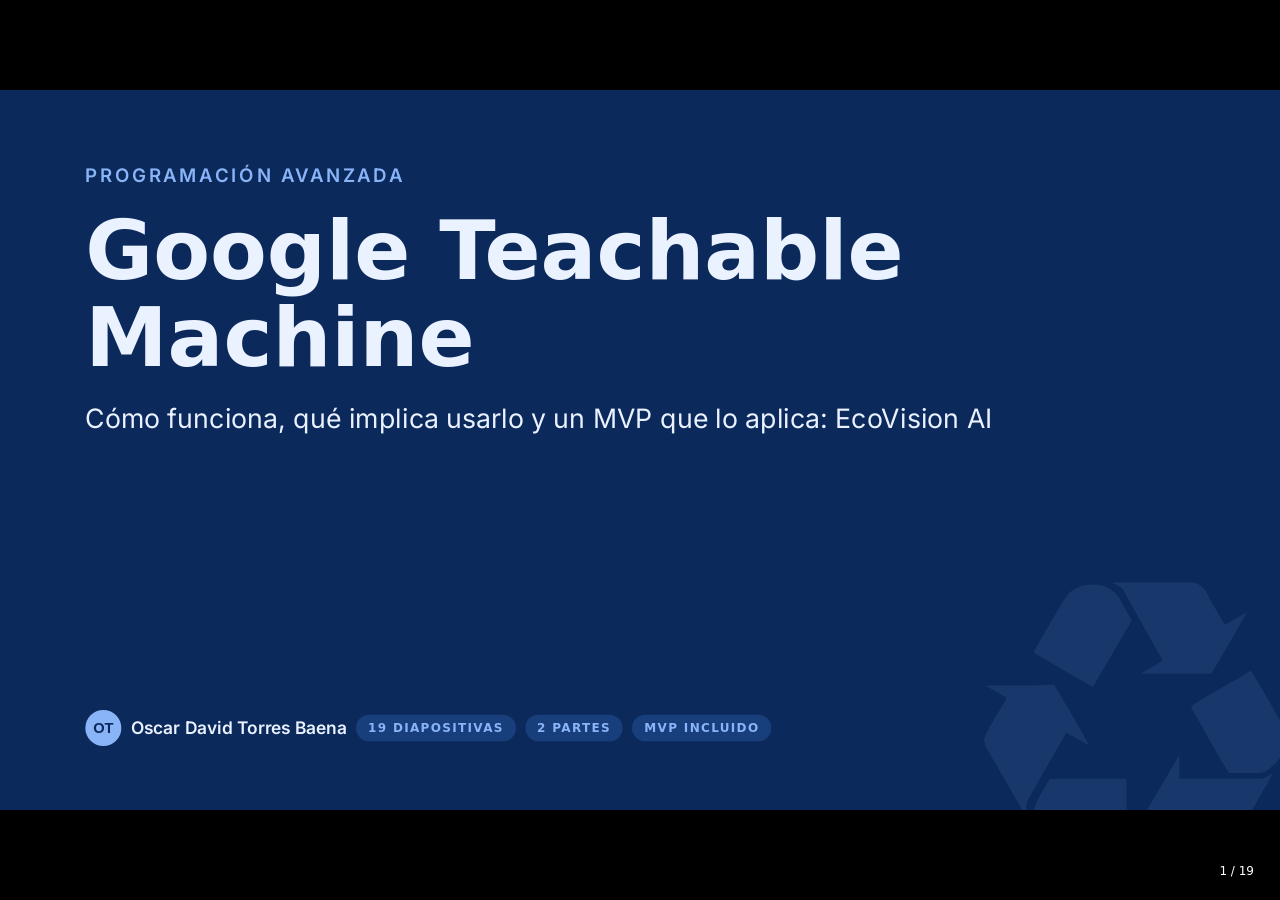
==== commit 90d68f4c: "Rediseno completo de las 19 diapositivas y elimina la demo en vivo Nuevo diseno con la misma calidad" ====
--- a/presentacion.html
+++ b/presentacion.html
@@ -4146,31 +4146,30 @@
 @page{size:1920px 1080px;margin:0}
 @media print{html,html.deck-js,body{background:none;overflow:visible;height:auto;color-scheme:light}:root .deck-slide{display:block;height:auto;padding:0;break-after:page;page-break-after:always;-webkit-print-color-adjust:exact;print-color-adjust:exact}:root .deck-slide:last-child{break-after:auto;page-break-after:auto}:root .deck-fit{width:auto;height:auto}:root .deck-scaler{transform:none}.deck-pager{display:none}iframe{display:none!important}}
 </style>
-<script type="application/json" id="deck-motion">{"w":1920,"h":1080,"buildMs":380,"exitEasing":"cubic-bezier(0.45, 0, 0.85, 0.6)","effects":{"fade":{"transform":"","easing":"cubic-bezier(0.2, 0.7, 0.2, 1)"},"rise":{"transform":"translateY(48px)","easing":"cubic-bezier(0.2, 0.7, 0.2, 1)"},"drop":{"transform":"translateY(-48px)","easing":"cubic-bezier(0.2, 0.7, 0.2, 1)"},"left":{"transform":"translateX(-72px)","easing":"cubic-bezier(0.2, 0.7, 0.2, 1)"},"right":{"transform":"translateX(72px)","easing":"cubic-bezier(0.2, 0.7, 0.2, 1)"},"scale":{"transform":"scale(0.8)","easing":"cubic-bezier(0.2, 0.7, 0.2, 1)"},"pop":{"transform":"scale(0.5)","easing":"cubic-bezier(0.34, 1.56, 0.64, 1)"},"play":{"transform":"","easing":"cubic-bezier(0.2, 0.7, 0.2, 1)"},"count":{"transform":"","easing":"cubic-bezier(0.2, 0.7, 0.2, 1)"}},"transMs":{"fade":320,"push":420,"magic":480},"transEase":"cubic-bezier(0.33, 0.01, 0.2, 1)","live":true,"slides":[{"bg":"#0b2a5b","steps":[{"hidden":[],"events":[],"auto":false}],"embeds":[],"plays":[],"drawn":true},{"bg":"#0b2a5b","steps":[{"hidden":[],"events":[],"auto":false}],"embeds":[],"plays":[],"drawn":true},{"bg":"#f1f6fe","steps":[{"hidden":[],"events":[],"auto":false}],"embeds":[],"plays":[],"drawn":true},{"bg":"#0b2a5b","steps":[{"hidden":[],"events":[],"auto":false}],"embeds":[],"plays":[],"drawn":true},{"bg":"#f1f6fe","steps":[{"hidden":[],"events":[],"auto":false}],"embeds":[],"plays":[],"drawn":true},{"bg":"#0b2a5b","steps":[{"hidden":[],"events":[],"auto":false}],"embeds":[],"plays":[],"drawn":true},{"bg":"#0b2a5b","steps":[{"hidden":[],"events":[],"auto":false}],"embeds":[],"plays":[],"drawn":true},{"bg":"#f1f6fe","steps":[{"hidden":[],"events":[],"auto":false}],"embeds":[],"plays":[],"drawn":true},{"bg":"#0b2a5b","steps":[{"hidden":[],"events":[],"auto":false}],"embeds":[],"plays":[],"drawn":true},{"bg":"#f1f6fe","steps":[{"hidden":[],"events":[],"auto":false}],"embeds":[],"plays":[],"drawn":true},{"bg":"#0b2a5b","steps":[{"hidden":[],"events":[],"auto":false}],"embeds":[],"plays":[],"drawn":true},{"bg":"#f1f6fe","steps":[{"hidden":[],"events":[],"auto":false}],"embeds":[],"plays":[],"drawn":true},{"bg":"#0f2a22","steps":[{"hidden":[],"events":[],"auto":false}],"embeds":[],"plays":[],"drawn":true},{"bg":"#f3f1e8","steps":[{"hidden":[],"events":[],"auto":false}],"embeds":[],"plays":[],"drawn":true},{"bg":"#f3f1e8","steps":[{"hidden":[],"events":[],"auto":false}],"embeds":[],"plays":[],"drawn":true},{"bg":"#0f2a22","steps":[{"hidden":[],"events":[],"auto":false}],"embeds":[],"plays":[],"drawn":true},{"bg":"#f3f1e8","steps":[{"hidden":[],"events":[],"auto":false}],"embeds":[],"plays":[],"drawn":true},{"bg":"#0f2a22","steps":[{"hidden":[],"events":[],"auto":false}],"embeds":[],"plays":[],"drawn":true},{"bg":"#0f2a22","steps":[{"hidden":[],"events":[],"auto":false}],"embeds":[],"plays":[],"drawn":true},{"bg":"#f3f1e8","steps":[{"hidden":[],"events":[],"auto":false}],"embeds":[],"plays":[],"drawn":true}]}</script>
+<script type="application/json" id="deck-motion">{"w":1920,"h":1080,"buildMs":380,"exitEasing":"cubic-bezier(0.45, 0, 0.85, 0.6)","effects":{"fade":{"transform":"","easing":"cubic-bezier(0.2, 0.7, 0.2, 1)"},"rise":{"transform":"translateY(48px)","easing":"cubic-bezier(0.2, 0.7, 0.2, 1)"},"drop":{"transform":"translateY(-48px)","easing":"cubic-bezier(0.2, 0.7, 0.2, 1)"},"left":{"transform":"translateX(-72px)","easing":"cubic-bezier(0.2, 0.7, 0.2, 1)"},"right":{"transform":"translateX(72px)","easing":"cubic-bezier(0.2, 0.7, 0.2, 1)"},"scale":{"transform":"scale(0.8)","easing":"cubic-bezier(0.2, 0.7, 0.2, 1)"},"pop":{"transform":"scale(0.5)","easing":"cubic-bezier(0.34, 1.56, 0.64, 1)"},"play":{"transform":"","easing":"cubic-bezier(0.2, 0.7, 0.2, 1)"},"count":{"transform":"","easing":"cubic-bezier(0.2, 0.7, 0.2, 1)"}},"transMs":{"fade":320,"push":420,"magic":480},"transEase":"cubic-bezier(0.33, 0.01, 0.2, 1)","live":true,"slides":[{"bg":"rgb(11, 42, 91)","steps":[{"hidden":[],"events":[],"auto":false}],"embeds":[],"plays":[],"drawn":true},{"bg":"rgb(11, 42, 91)","steps":[{"hidden":[],"events":[],"auto":false}],"embeds":[],"plays":[],"drawn":true},{"bg":"rgb(241, 246, 254)","steps":[{"hidden":[],"events":[],"auto":false}],"embeds":[],"plays":[],"drawn":true},{"bg":"rgb(11, 42, 91)","steps":[{"hidden":[],"events":[],"auto":false}],"embeds":[],"plays":[],"drawn":true},{"bg":"rgb(241, 246, 254)","steps":[{"hidden":[],"events":[],"auto":false}],"embeds":[],"plays":[],"drawn":true},{"bg":"rgb(11, 42, 91)","steps":[{"hidden":[],"events":[],"auto":false}],"embeds":[],"plays":[],"drawn":true},{"bg":"rgb(11, 42, 91)","steps":[{"hidden":[],"events":[],"auto":false}],"embeds":[],"plays":[],"drawn":true},{"bg":"rgb(241, 246, 254)","steps":[{"hidden":[],"events":[],"auto":false}],"embeds":[],"plays":[],"drawn":true},{"bg":"rgb(11, 42, 91)","steps":[{"hidden":[],"events":[],"auto":false}],"embeds":[],"plays":[],"drawn":true},{"bg":"rgb(241, 246, 254)","steps":[{"hidden":[],"events":[],"auto":false}],"embeds":[],"plays":[],"drawn":true},{"bg":"rgb(11, 42, 91)","steps":[{"hidden":[],"events":[],"auto":false}],"embeds":[],"plays":[],"drawn":true},{"bg":"rgb(241, 246, 254)","steps":[{"hidden":[],"events":[],"auto":false}],"embeds":[],"plays":[],"drawn":true},{"bg":"rgb(15, 42, 34)","steps":[{"hidden":[],"events":[],"auto":false}],"embeds":[],"plays":[],"drawn":true},{"bg":"rgb(243, 241, 232)","steps":[{"hidden":[],"events":[],"auto":false}],"embeds":[],"plays":[],"drawn":true},{"bg":"rgb(243, 241, 232)","steps":[{"hidden":[],"events":[],"auto":false}],"embeds":[],"plays":[],"drawn":true},{"bg":"rgb(15, 42, 34)","steps":[{"hidden":[],"events":[],"auto":false}],"embeds":[],"plays":[],"drawn":true},{"bg":"rgb(243, 241, 232)","steps":[{"hidden":[],"events":[],"auto":false}],"embeds":[],"plays":[],"drawn":true},{"bg":"rgb(15, 42, 34)","steps":[{"hidden":[],"events":[],"auto":false}],"embeds":[],"plays":[],"drawn":true},{"bg":"rgb(243, 241, 232)","steps":[{"hidden":[],"events":[],"auto":false}],"embeds":[],"plays":[],"drawn":true}]}</script>
 <script>(function A_n(e){var t=document,n=t.documentElement;n.classList.add("deck-js");var o=1;function r(){var s=Math.min(n.clientWidth/e.w,n.clientHeight/e.h);o=s>0?s:1,n.style.setProperty("--deck-s",String(o))}r();function i(){var s=Array.prototype.slice.call(t.querySelectorAll(".deck-slide")),a=s.length;if(a===0)return;var d=s.map(function(ce){return ce.querySelector(".deck-scaler > *")||ce}),l=t.querySelector(".deck-pager"),c=typeof window.matchMedia==="function"?window.matchMedia("(max-aspect-ratio: 1/1)"):null,u={index:0,step:0},f=!1,p=[],h=0,g=0,m=0,b=null,A=[],y=!1,v=!0,w=-1,k=!1;function S(){return typeof window.matchMedia==="function"&&window.matchMedia("(prefers-reduced-motion: reduce)").matches}function C(){for(var ce=0;ce<d.length;ce++){var ye=e.slides[ce]&&e.slides[ce].drawn===!0?d[ce].querySelectorAll("img[data-still]"):[];for(var De=0;De<ye.length;De++)ye[De].src=ye[De].getAttribute("data-still")}}if(S())C();function N(ce){return e.slides[ce]?e.slides[ce].steps.length-1:0}function I(ce,ye){var De=ye.split("\x00"),Re='[data-frame-id="'+De[0].replace(/["\\]/g,function(_e){return"\\"+_e})+'"]';return d[ce].querySelector(De[1]===void 0?Re:Re+' [data-node-path="'+De[1]+'"]')}function R(ce){return Array.prototype.slice.call(d[ce].querySelectorAll("[data-frame-id]"))}function E(ce){try{window.history.replaceState(null,"","#"+String(ce+1))}catch(ye){}}function T(ce){if(l===null)return;l.textContent=String(ce+1)+" / "+String(a),l.setAttribute("data-on",""),clearTimeout(g),g=window.setTimeout(function(){if(l!==null)l.removeAttribute("data-on")},1600)}function P(){var ce=n.scrollTop,ye=0;for(var De=1;De<a;De++)if(Math.abs(s[De].offsetTop-ce)<Math.abs(s[ye].offsetTop-ce))ye=De;return ye}function B(ce){ce=Math.max(0,Math.min(a-1,ce)),u={index:ce,step:0},s[ce].scrollIntoView(),E(ce),T(ce)}function M(ce,ye){var De=e.slides[ce],Re=De&&De.steps[ye]?De.steps[ye].hidden:[],_e=d[ce].querySelectorAll("[data-build-hidden]");for(var Ce=0;Ce<_e.length;Ce++)_e[Ce].removeAttribute("data-build-hidden");for(var me=0;me<Re.length;me++){var Qe=I(ce,Re[me]);if(Qe!==null)Qe.setAttribute("data-build-hidden","")}}var _={};function F(ce,ye,De){var Re=e.slides[ce];for(var _e=0;Re&&_e<Re.plays.length;_e++){var Ce=Re.plays[_e],me=I(ce,Ce.id),Qe=me===null?null:me.querySelector(':scope > [data-node-path=""]')||me;if(Qe===null||typeof Qe.animate!=="function")continue;var qe=String(ce)+" "+String(_e),Nt=_[qe];if(Nt===void 0){try{Nt=_[qe]=Qe.animate(Ce.spec.keyframes,Ce.spec.options),Nt.persist()}catch(at){continue}Nt.pause()}if(ye<Ce.step)Nt.pause(),Nt.currentTime=-1;else if(ye===Ce.step&&De)Nt.currentTime=0,Nt.play();else Nt.finish()}}function D(){for(var ce in _)_[ce].cancel();_={}}function L(){for(var ce=0;ce<p.length;ce++)p[ce].cancel();p=[]}function Q(ce,ye){var De=e.slides[ce],Re=De&&De.steps[ye]?De.steps[ye].events:[];for(var _e=0;_e<Re.length;_e++){var Ce=Re[_e],me=I(ce,Ce.id),Qe=e.effects[Ce.effect];if(me===null||Qe===void 0||Ce.effect==="play"||Ce.effect==="count"||typeof me.animate!=="function")continue;var qe=me.style.transform!==""&&me.style.transform!=="none"?me.style.transform:"",Nt={transform:(qe+" "+Qe.transform).trim()||"none",opacity:0},at={transform:qe===""?"none":qe,opacity:1};if(me.removeAttribute("data-build-hidden"),Ce.dir==="in")p.push(me.animate([Nt,at],{duration:e.buildMs,easing:Qe.easing,fill:"none"}));else{var At=me.animate([at,Nt],{duration:e.buildMs,easing:e.exitEasing,fill:"none"});(function(Ut,Be){Be.finished.then(function(){Ut.setAttribute("data-build-hidden","")},function(){})})(me,At),p.push(At)}}}var W="position:absolute;inset:0;width:100%;height:100%;border:0;display:block;pointer-events:none;background:transparent",H="position:absolute;inset:0;box-sizing:border-box;align-items:center;justify-content:center;text-align:center;background:rgba(115,114,108,0.12);border:2px dashed rgba(115,114,108,0.4);color:#73726C;font:24px system-ui,sans-serif";function G(ce,ye){if(ce.iframe.parentNode!==null)ce.iframe.parentNode.removeChild(ce.iframe);ce.host.setAttribute("data-embed-dead","");var De=t.createElement("div");De.setAttribute("data-embed-dead-label",""),De.setAttribute("style",H),De.textContent=ye,ce.host.appendChild(De)}function Z(ce){y=!0;var ye=A;A=[];for(var De=0;De<ye.length;De++)G(ye[De],ce)}function J(){var ce=A;A=[];for(var ye=0;ye<ce.length;ye++){if(ce[ye].iframe.parentNode!==null)ce[ye].iframe.parentNode.removeChild(ce[ye].iframe);var De=ce[ye].host.querySelector("[data-embed-under]");if(De!==null)De.removeAttribute("data-embed-under")}}function Y(){var ce=/^__frame_t(?:=|$)/,ye=function(_e){return _e.slice(1).split("&").some(function(Ce){return ce.test(Ce)})};try{var De=window.location;if(ye(De.search)){var Re=De.search.slice(1).split("&").filter(function(_e){return!ce.test(_e)});window.history.replaceState(window.history.state,"",De.pathname+(Re.length>0?"?"+Re.join("&"):"")+De.hash)}return!ye(De.search)&&!ye(new URL(t.baseURI).search)}catch(_e){return!1}}window.addEventListener("popstate",function(){if(A.length>0&&!Y())Z("Web embed disabled. It couldn’t keep running safely here. Reload the page to try again.")});function z(ce){if(!e.live||y||!Y())return;var ye=e.slides[ce]?e.slides[ce].embeds:[];for(var De=0;De<ye.length;De++){var Re=I(ce,ye[De].id);if(Re===null||Re.hasAttribute("data-embed-dead"))continue;var _e=Re.firstElementChild;if(_e!==null)_e.setAttribute("data-embed-under",""),_e.setAttribute("data-embed-pic","");var Ce=t.createElement("iframe");Ce.setAttribute("sandbox","allow-scripts"),Ce.setAttribute("inert",""),Ce.setAttribute("tabindex","-1"),Ce.setAttribute("referrerpolicy","no-referrer"),Ce.setAttribute("title","Embedded web content (sandboxed)"),Ce.setAttribute("style",W);var me={iframe:Ce,host:Re};(function(Qe){var qe=0;Qe.iframe.addEventListener("load",function(){if(qe+=1,qe>1)A=A.filter(function(Nt){return Nt!==Qe}),G(Qe,"Web embed disabled. It navigated away from its content.")})})(me),Ce.srcdoc=ye[De].srcdoc,A.push(me),Re.appendChild(Ce)}}function ee(){k=!0}window.addEventListener("beforeunload",ee),window.addEventListener("pagehide",ee),window.addEventListener("pageshow",function(ce){if(k=!1,ce.persisted&&f)J(),z(u.index)}),window.addEventListener("message",function(ce){if(k)return;var ye=null;for(var De=0;De<A.length;De++)if(ce.source!==null&&A[De].iframe.contentWindow===ce.source)ye=A[De];if(ye===null||ce.origin!=="null")return;var Re=ce.data;if(typeof Re!=="object"||Re===null)return;if(Re.type==="appifact-embed:navigating")A=A.filter(function(_e){return _e!==ye}),G(ye,"Web embed disabled. It navigated away from its content.");else if(Re.type==="appifact-embed:ready"&&ye.iframe.contentWindow!==null)ye.iframe.contentWindow.postMessage({type:"appifact-embed:update",t:0,playing:!1,selected:!1,props:{}},"*")}),window.addEventListener("blur",function(){window.setTimeout(function(){var ce=t.activeElement;if(A.length>0&&(t.hasFocus()||ce!==null&&ce.tagName==="IFRAME")){if(Z("Web embed disabled. It tried to take keyboard focus."),ce!==null&&ce.tagName==="IFRAME")ce.blur();window.focus()}},0)});function le(ce,ye){var De=ce.getBoundingClientRect();return{x:(De.left-ye.left)/o,y:(De.top-ye.top)/o,w:De.width/o,h:De.height/o}}function Ae(ce){return{left:String(ce.x)+"px",top:String(ce.y)+"px",right:"auto",bottom:"auto",width:String(ce.w)+"px",height:String(ce.h)+"px",transform:"none"}}function V(ce,ye){return Math.abs(ce.x-ye.x)<0.5&&Math.abs(ce.y-ye.y)<0.5&&Math.abs(ce.w-ye.w)<0.5&&Math.abs(ce.h-ye.h)<0.5}function te(ce){return(e.slides[ce]?e.slides[ce].embeds:[]).map(function(ye){return ye.id})}function re(ce,ye,De,Re){var _e=s[De.index],Ce=d[De.index],me=d[Re.index],Qe=e.transMs[ce]||0,qe={duration:Qe,easing:e.transEase,fill:"forwards"},Nt=[],at=null,At=[],Ut=Ce.style.background;_e.removeAttribute("data-off"),_e.setAttribute("data-leaving","");var Be=e.slides[De.index].steps[De.step]?e.slides[De.index].steps[De.step].hidden:[],Fe=e.slides[Re.index].steps[Re.step]?e.slides[Re.index].steps[Re.step].hidden:[],pt=te(De.index),Vt=R(De.index);for(var vt=0;vt<Vt.length;vt++){var dn=Vt[vt].getAttribute("data-frame-id")||"";if(pt.indexOf(dn)>=0)Vt[vt].setAttribute("data-magic-hidden",""),At.push(Vt[vt])}var En=typeof _e.animate==="function";if(En&&ce==="fade")Nt.push(_e.animate([{opacity:1},{opacity:0}],qe));else if(En&&ce==="push"){var no=ye?-e.w:e.w;Nt.push(Ce.animate([{transform:"translateX(0px)"},{transform:"translateX("+String(-no)+"px)"}],qe)),Nt.push(me.animate([{transform:"translateX("+String(no)+"px)"},{transform:"translateX(0px)"}],qe))}else if(En){if(Ce.style.background="transparent",e.slides[De.index].bg!==e.slides[Re.index].bg)at=t.createElement("div"),at.setAttribute("style","position:absolute;inset:0;background:"+e.slides[De.index].bg),me.insertBefore(at,me.firstChild),Nt.push(at.animate([{opacity:1},{opacity:0}],qe));var zt=Ce.getBoundingClientRect(),Kt=me.getBoundingClientRect(),Jn=[];for(var Rt=0;Rt<Vt.length;Rt++){var On=Vt[Rt],vo=On.getAttribute("data-frame-id")||"";if(Be.indexOf(vo)>=0)continue;var Eo=Fe.indexOf(vo)>=0?null:I(Re.index,vo);if(Eo===null){if(pt.indexOf(vo)<0)Nt.push(On.animate([{opacity:1},{opacity:0}],qe));continue}Jn.push(vo),On.setAttribute("data-magic-hidden",""),At.push(On);var xo=le(On,zt),Xn=le(Eo,Kt);if(!V(xo,Xn))Nt.push(Eo.animate([Ae(xo),Ae(Xn)],qe))}var yt=R(Re.index);for(var Ke=0;Ke<yt.length;Ke++){var Lt=yt[Ke].getAttribute("data-frame-id")||"";if(Jn.indexOf(Lt)>=0||Fe.indexOf(Lt)>=0)continue;Nt.push(yt[Ke].animate([{opacity:0},{opacity:1}],qe))}}var qt=!1;function wn(){if(qt)return;qt=!0,clearTimeout(vn),b=null,_e.setAttribute("data-off",""),_e.removeAttribute("data-leaving");for(var Fn=0;Fn<Nt.length;Fn++)Nt[Fn].cancel();if(at!==null&&at.parentNode!==null)at.parentNode.removeChild(at);Ce.style.background=Ut;for(var et=0;et<At.length;et++)At[et].removeAttribute("data-magic-hidden")}var vn=window.setTimeout(wn,Qe+250);Promise.all(Nt.map(function(Fn){return Fn.finished.then(function(){return null},function(){return null})})).then(wn),b={cleanup:wn}}function j(ce,ye){var De=u;if(u=ce,L(),clearTimeout(h),ce.index!==De.index){J();for(var Re=0;Re<a;Re++)if(Re===ce.index)s[Re].removeAttribute("data-off"),s[Re].removeAttribute("aria-hidden"),s[Re].removeAttribute("inert");else s[Re].setAttribute("data-off",""),s[Re].setAttribute("aria-hidden","true"),s[Re].setAttribute("inert","");if(De.index>=0&&De.index<a)M(De.index,De.step);if(M(ce.index,ce.step),F(ce.index,ce.step,!1),ye.kind!==void 0&&ye.from!==void 0)re(ye.kind,ye.back===!0,ye.from,ce);if(z(ce.index),De.index>=0)E(ce.index);T(ce.index)}else if(M(ce.index,ce.step),F(ce.index,ce.step,ce.step===De.step+1&&!S()),ce.step===De.step+1&&!S())Q(ce.index,ce.step);var _e=ce.index===De.index&&ce.step<De.step,Ce=ce.step+1,me=e.slides[ce.index];if(!_e&&me!==void 0&&Ce<=N(ce.index)&&me.steps[Ce].auto){var Qe=e.buildMs;for(var qe=0;qe<me.plays.length;qe++){var Nt=me.plays[qe];if(Nt.step===ce.step)Qe=Math.max(Qe,Number(Nt.spec.options.delay)+Number(Nt.spec.options.duration)*Number(Nt.spec.options.iterations))}var at=ce.index===De.index?Qe+140:600,At=ce;h=window.setTimeout(function(){if(f&&u.index===At.index&&u.step===At.step)j({index:At.index,step:Ce},{})},at)}}function X(ce){if(!f){B(P()+(ce>0?1:-1));return}if(b!==null)b.cleanup();var ye=u;if(ce>0){if(ye.step<N(ye.index)){j({index:ye.index,step:ye.step+1},{});return}if(ye.index>=a-1)return;var De=e.slides[ye.index]?e.slides[ye.index].transition:void 0;j({index:ye.index+1,step:0},De!==void 0&&!S()?{kind:De,back:!1,from:ye}:{})}else{if(ye.step>0){j({index:ye.index,step:ye.step-1},{});return}if(ye.index<=0)return;var Re=e.slides[ye.index-1]?e.slides[ye.index-1].transition:void 0;j({index:ye.index-1,step:N(ye.index-1)},Re!==void 0&&!S()?{kind:Re,back:!0,from:ye}:{})}}function ne(ce){if(ce=Math.max(0,Math.min(a-1,ce)),!f){B(ce);return}if(b!==null)b.cleanup();if(u.index===ce&&u.step===0){T(ce);return}j({index:ce,step:0},{})}function oe(ce){if(ce===f)return;if(f=ce,ce){var ye=v||u.index<0?P():u.index;n.classList.add("deck-stage"),n.scrollTop=0,u={index:-1,step:0},j({index:ye,step:0},{})}else{if(b!==null)b.cleanup();L(),D(),clearTimeout(h),J();for(var De=0;De<a;De++){s[De].removeAttribute("data-off"),s[De].removeAttribute("aria-hidden");var Re=R(De);for(var _e=0;_e<Re.length;_e++)Re[_e].removeAttribute("data-build-hidden")}for(var Ce=0;Ce<a;Ce++)s[Ce].removeAttribute("inert");n.classList.remove("deck-stage"),s[Math.max(0,u.index)].scrollIntoView(),w=n.scrollTop,v=!1}}function pe(){r(),oe(c===null||!c.matches)}window.addEventListener("resize",pe),window.addEventListener("beforeprint",function(){J(),D()}),window.addEventListener("afterprint",function(){if(f)F(u.index,u.step,!1)}),window.addEventListener("afterprint",function(){if(f)z(u.index)}),window.addEventListener("scroll",function(){if(f)return;var ce=P();if(Math.abs(n.scrollTop-w)>2)v=!0;T(ce),clearTimeout(m),m=window.setTimeout(function(){E(ce)},150)},{passive:!0});var se=0,ue=0,ke=!1;window.addEventListener("wheel",function(ce){if(ce.ctrlKey||!f||Math.abs(ce.deltaX)>Math.abs(ce.deltaY))return;if(ce.preventDefault(),clearTimeout(ue),ue=window.setTimeout(function(){ke=!1,se=0},250),ke)return;if(se+=ce.deltaMode?ce.deltaY>0?60:ce.deltaY<0?-60:0:ce.deltaY,Math.abs(se)>=60)ke=!0,X(se>0?1:-1),se=0},{passive:!1}),t.addEventListener("click",function(ce){var ye=ce.target,De=t.getSelection();if(ce.button!==0||!f||ye===null||ye.closest("a,[data-text-path],[data-cell]")!==null||De!==null&&String(De)!=="")return;X(ce.clientX<n.clientWidth/2?-1:1)});var Me=0,Ee=0,Se=0;t.addEventListener("touchstart",function(ce){if(ce.touches.length!==1){Se=0;return}Me=ce.touches[0].clientX,Ee=ce.touches[0].clientY,Se=Date.now()},{passive:!0}),t.addEventListener("touchcancel",function(){Se=0}),t.addEventListener("touchend",function(ce){if(!f||ce.changedTouches.length!==1)return;var ye=ce.changedTouches[0].clientX-Me,De=ce.changedTouches[0].clientY-Ee;if(Date.now()-Se>700||Math.abs(ye)<40||Math.abs(ye)<Math.abs(De)*1.2)return;X(ye<0?1:-1)},{passive:!0}),window.addEventListener("keydown",function(ce){if(ce.metaKey||ce.ctrlKey||ce.altKey)return;var ye=ce.key;if(ye===" "&&ce.shiftKey||ye==="ArrowLeft"||ye==="ArrowUp"||ye==="PageUp")ce.preventDefault(),X(-1);else if(ye==="ArrowRight"||ye==="ArrowDown"||ye==="PageDown"||ye===" ")ce.preventDefault(),X(1);else if(ye==="Home")ce.preventDefault(),ne(0);else if(ye==="End")ce.preventDefault(),ne(a-1);else if(/^[1-9]$/.test(ye)&&Number(ye)<=a)ne(Number(ye)-1);else if(ye==="f"||ye==="F"){if(t.fullscreenElement)t.exitFullscreen();else if(n.requestFullscreen)n.requestFullscreen()}}),window.addEventListener("hashchange",function(){var ce=/^#(\d+)$/.exec(window.location.hash);if(ce!==null&&Number(ce[1])-1!==u.index)ne(Number(ce[1])-1)});var ge=/^#(\d+)$/.exec(window.location.hash),be=ge!==null?Math.max(0,Math.min(a-1,Number(ge[1])-1)):0;if(pe(),f)if(be!==u.index)ne(be);else T(be);else if(ge!==null)B(be);else T(P())}if(t.readyState==="loading")t.addEventListener("DOMContentLoaded",i);else i()})(JSON.parse(document.getElementById("deck-motion").textContent));</script>
 </head>
 <body>
 <main data-appifact-content style="font:16px / 24px ui-sans-serif, system-ui, -apple-system, &quot;Segoe UI&quot;, Roboto, &quot;PingFang SC&quot;, &quot;PingFang TC&quot;, &quot;Hiragino Sans&quot;, &quot;Apple SD Gothic Neo&quot;, sans-serif;color:rgb(240, 239, 236)">
-<section class="deck-slide" id="1" aria-roledescription="slide" aria-label="Slide 1 of 20" data-document-role="page" data-label="Google Teachable Machine" data-speaker-notes="Plan: parte 1, la tecnología (qué es, cómo funciona, costo, ley, riesgos). Parte 2, el MVP con demo en vivo."><div class="deck-fit"><div class="deck-scaler"><div style="width: 1920px; height: 1080px; position: relative; background: rgb(11, 42, 91); overflow: clip; contain: paint;" class="slide" data-canvas-width="1920" data-canvas-height="1080"><div data-frame-id="e0-1ftwghs" style="position: absolute; inset: 0px; box-sizing: border-box;"><div data-node-path="" style="display: flex; flex-direction: column; align-items: stretch; justify-content: center; gap: 40px; width: 100%; height: 100%; padding: 128px 128px 160px; box-sizing: border-box;"><div data-text-path="0" data-node-path="0" style="font-family: Inter, ui-sans-serif, system-ui, sans-serif; font-size: 28px; font-weight: 600; line-height: 1.2; color: rgb(138, 180, 248); margin: 0px; white-space: pre-wrap; overflow-wrap: break-word; text-wrap-style: pretty; min-width: 0px; min-height: 0px; flex-shrink: 0; letter-spacing: 4px; text-transform: uppercase; overflow-y: visible;">Programación avanzada</div><div data-text-path="1" data-node-path="1" role="heading" aria-level="1" style="font-family: &quot;Space Grotesk&quot;, ui-sans-serif, system-ui, sans-serif; font-size: 150px; font-weight: 600; line-height: 1.05; color: rgb(234, 241, 255); margin: 0px; white-space: pre-wrap; overflow-wrap: break-word; text-wrap-style: pretty; min-width: 0px; min-height: 0px; flex-shrink: 0; overflow-y: visible;">Google Teachable Machine</div><div data-text-path="2" data-node-path="2" style="font-family: Inter, ui-sans-serif, system-ui, sans-serif; font-size: 40px; font-weight: 400; line-height: 1.35; color: rgb(234, 241, 255); margin: 0px; white-space: pre-wrap; overflow-wrap: break-word; text-wrap-style: pretty; min-width: 0px; min-height: 0px; flex-shrink: 0; overflow-y: visible;">Cómo funciona, qué implica usarlo y un MVP que lo aplica: EcoVision AI</div><div data-text-path="3" data-node-path="3" style="font-family: Inter, ui-sans-serif, system-ui, sans-serif; font-size: 26px; font-weight: 400; line-height: 1.2; color: rgb(169, 196, 245); margin: 0px; white-space: pre-wrap; overflow-wrap: break-word; text-wrap-style: pretty; min-width: 0px; min-height: 0px; flex-shrink: 0; overflow-y: visible;">Oscar David Torres Baena</div></div></div></div></div></div></section>
-<section class="deck-slide" id="2" aria-roledescription="slide" aria-label="Slide 2 of 20" data-document-role="page" data-label="La tecnología"><div class="deck-fit"><div class="deck-scaler"><div style="width: 1920px; height: 1080px; position: relative; background: rgb(11, 42, 91); overflow: clip; contain: paint;" class="slide" data-canvas-width="1920" data-canvas-height="1080"><div data-frame-id="e0-18h9rwa" style="position: absolute; inset: 0px; box-sizing: border-box;"><div data-node-path="" style="display: flex; flex-direction: column; align-items: stretch; justify-content: center; gap: 40px; width: 100%; height: 100%; padding: 128px 128px 160px; box-sizing: border-box;"><div data-text-path="0" data-node-path="0" style="font-family: Inter, ui-sans-serif, system-ui, sans-serif; font-size: 28px; font-weight: 600; line-height: 1.2; color: rgb(138, 180, 248); margin: 0px; white-space: pre-wrap; overflow-wrap: break-word; text-wrap-style: pretty; min-width: 0px; min-height: 0px; flex-shrink: 0; letter-spacing: 4px; text-transform: uppercase; overflow-y: visible;">Parte 1</div><div data-text-path="1" data-node-path="1" role="heading" aria-level="1" style="font-family: &quot;Space Grotesk&quot;, ui-sans-serif, system-ui, sans-serif; font-size: 120px; font-weight: 600; line-height: 1.05; color: rgb(234, 241, 255); margin: 0px; white-space: pre-wrap; overflow-wrap: break-word; text-wrap-style: pretty; min-width: 0px; min-height: 0px; flex-shrink: 0; overflow-y: visible;">La tecnología</div><div data-text-path="2" data-node-path="2" style="font-family: Inter, ui-sans-serif, system-ui, sans-serif; font-size: 40px; font-weight: 400; line-height: 1.35; color: rgb(234, 241, 255); margin: 0px; white-space: pre-wrap; overflow-wrap: break-word; text-wrap-style: pretty; min-width: 0px; min-height: 0px; flex-shrink: 0; overflow-y: visible;">Qué es Google Teachable Machine, cómo funciona y qué hay que tener en cuenta al usarlo.</div></div></div></div></div></div></section>
-<section class="deck-slide" id="3" aria-roledescription="slide" aria-label="Slide 3 of 20" data-document-role="page" data-label="Una herramienta gratuita de Google para crear modelos de IA sin programar"><div class="deck-fit"><div class="deck-scaler"><div style="width: 1920px; height: 1080px; position: relative; background: rgb(241, 246, 254); overflow: clip; contain: paint;" class="slide" data-canvas-width="1920" data-canvas-height="1080"><div data-frame-id="e0-2z1azu" style="position: absolute; inset: 0px; box-sizing: border-box;"><div data-node-path="" style="display: flex; flex-direction: column; align-items: stretch; gap: 40px; width: 100%; height: 100%; padding: 128px 128px 160px; box-sizing: border-box;"><div data-text-path="0" data-node-path="0" style="font-family: Inter, ui-sans-serif, system-ui, sans-serif; font-size: 28px; font-weight: 600; line-height: 1.2; color: rgb(26, 115, 232); margin: 0px; white-space: pre-wrap; overflow-wrap: break-word; text-wrap-style: pretty; min-width: 0px; min-height: 0px; flex-shrink: 0; letter-spacing: 4px; text-transform: uppercase; overflow-y: visible;">Qué es y para qué sirve</div><div data-text-path="1" data-node-path="1" role="heading" aria-level="2" style="font-family: &quot;Space Grotesk&quot;, ui-sans-serif, system-ui, sans-serif; font-size: 76px; font-weight: 600; line-height: 1.1; color: rgb(27, 43, 74); margin: 0px; white-space: pre-wrap; overflow-wrap: break-word; text-wrap-style: pretty; min-width: 0px; min-height: 0px; flex-shrink: 0; overflow-y: visible;">Una herramienta gratuita de Google para crear modelos de IA sin programar</div><div data-node-path="2" style="display: flex; flex-direction: row; align-items: stretch; gap: 32px; min-width: 0px; min-height: 0px; flex-shrink: 0;"><div data-node-path="2.0" style="display: flex; flex-direction: column; align-items: stretch; gap: 16px; min-width: min-content; min-height: 0px; flex-grow: 1; flex-basis: 0%; background-color: rgb(255, 255, 255); padding: 36px; border-radius: 24px; box-sizing: border-box;"><div data-text-path="2.0.0" data-node-path="2.0.0" role="heading" aria-level="3" style="font-family: &quot;Space Grotesk&quot;, ui-sans-serif, system-ui, sans-serif; font-size: 34px; font-weight: 600; line-height: 1.2; color: rgb(27, 43, 74); margin: 0px; white-space: pre-wrap; overflow-wrap: break-word; text-wrap-style: pretty; min-width: 0px; min-height: 0px; flex-shrink: 0; overflow-y: visible;">Qué es</div><div data-text-path="2.0.1" data-node-path="2.0.1" style="font-family: Inter, ui-sans-serif, system-ui, sans-serif; font-size: 30px; font-weight: 400; line-height: 1.35; color: rgb(27, 43, 74); margin: 0px; white-space: pre-wrap; overflow-wrap: break-word; text-wrap-style: pretty; min-width: 0px; min-height: 0px; flex-shrink: 0; overflow-y: visible;">Una página web que entrena un modelo de aprendizaje automático con los ejemplos que tú le muestras.</div></div><div data-node-path="2.1" style="display: flex; flex-direction: column; align-items: stretch; gap: 16px; min-width: min-content; min-height: 0px; flex-grow: 1; flex-basis: 0%; background-color: rgb(255, 255, 255); padding: 36px; border-radius: 24px; box-sizing: border-box;"><div data-text-path="2.1.0" data-node-path="2.1.0" role="heading" aria-level="3" style="font-family: &quot;Space Grotesk&quot;, ui-sans-serif, system-ui, sans-serif; font-size: 34px; font-weight: 600; line-height: 1.2; color: rgb(27, 43, 74); margin: 0px; white-space: pre-wrap; overflow-wrap: break-word; text-wrap-style: pretty; min-width: 0px; min-height: 0px; flex-shrink: 0; overflow-y: visible;">Para qué sirve</div><div data-text-path="2.1.1" data-node-path="2.1.1" style="font-family: Inter, ui-sans-serif, system-ui, sans-serif; font-size: 30px; font-weight: 400; line-height: 1.35; color: rgb(27, 43, 74); margin: 0px; white-space: pre-wrap; overflow-wrap: break-word; text-wrap-style: pretty; min-width: 0px; min-height: 0px; flex-shrink: 0; overflow-y: visible;">Reconocer imágenes, sonidos o poses del cuerpo usando la cámara o el micrófono.</div></div><div data-node-path="2.2" style="display: flex; flex-direction: column; align-items: stretch; gap: 16px; min-width: min-content; min-height: 0px; flex-grow: 1; flex-basis: 0%; background-color: rgb(255, 255, 255); padding: 36px; border-radius: 24px; box-sizing: border-box;"><div data-text-path="2.2.0" data-node-path="2.2.0" role="heading" aria-level="3" style="font-family: &quot;Space Grotesk&quot;, ui-sans-serif, system-ui, sans-serif; font-size: 34px; font-weight: 600; line-height: 1.2; color: rgb(27, 43, 74); margin: 0px; white-space: pre-wrap; overflow-wrap: break-word; text-wrap-style: pretty; min-width: 0px; min-height: 0px; flex-shrink: 0; overflow-y: visible;">Qué problemas resuelve</div><div data-text-path="2.2.1" data-node-path="2.2.1" style="font-family: Inter, ui-sans-serif, system-ui, sans-serif; font-size: 30px; font-weight: 400; line-height: 1.35; color: rgb(27, 43, 74); margin: 0px; white-space: pre-wrap; overflow-wrap: break-word; text-wrap-style: pretty; min-width: 0px; min-height: 0px; flex-shrink: 0; overflow-y: visible;">Clasificar cosas que se distinguen a simple vista: residuos, gestos, objetos o sonidos.</div></div></div><div data-text-path="3" data-node-path="3" style="font-family: Inter, ui-sans-serif, system-ui, sans-serif; font-size: 30px; font-weight: 400; line-height: 1.4; color: rgb(27, 43, 74); margin: 0px; white-space: pre-wrap; overflow-wrap: break-word; text-wrap-style: pretty; min-width: 0px; min-height: 0px; flex-shrink: 0; overflow-y: visible;">Ideal para aprender y para prototipos. No reemplaza un sistema profesional.</div></div></div></div></div></div></section>
-<section class="deck-slide" id="4" aria-roledescription="slide" aria-label="Slide 4 of 20" data-document-role="page" data-label="Cuatro ideas para entenderlo" data-speaker-notes="Esto se llama transfer learning: se aprovecha lo que una red grande ya aprendió y se entrena una parte pequeña, por eso bastan pocas fotos."><div class="deck-fit"><div class="deck-scaler"><div style="width: 1920px; height: 1080px; position: relative; background: rgb(11, 42, 91); overflow: clip; contain: paint;" class="slide" data-canvas-width="1920" data-canvas-height="1080"><div data-frame-id="e0-1ebbwsl" style="position: absolute; inset: 0px; box-sizing: border-box;"><div data-node-path="" style="display: flex; flex-direction: column; align-items: stretch; gap: 40px; width: 100%; height: 100%; padding: 128px 128px 160px; box-sizing: border-box;"><div data-text-path="0" data-node-path="0" style="font-family: Inter, ui-sans-serif, system-ui, sans-serif; font-size: 28px; font-weight: 600; line-height: 1.2; color: rgb(138, 180, 248); margin: 0px; white-space: pre-wrap; overflow-wrap: break-word; text-wrap-style: pretty; min-width: 0px; min-height: 0px; flex-shrink: 0; letter-spacing: 4px; text-transform: uppercase; overflow-y: visible;">Conceptos esenciales</div><div data-text-path="1" data-node-path="1" role="heading" aria-level="2" style="font-family: &quot;Space Grotesk&quot;, ui-sans-serif, system-ui, sans-serif; font-size: 76px; font-weight: 600; line-height: 1.1; color: rgb(234, 241, 255); margin: 0px; white-space: pre-wrap; overflow-wrap: break-word; text-wrap-style: pretty; min-width: 0px; min-height: 0px; flex-shrink: 0; overflow-y: visible;">Cuatro ideas para entenderlo</div><div data-node-path="2" style="display: flex; flex-direction: row; align-items: stretch; gap: 32px; min-width: 0px; min-height: 0px; flex-shrink: 0;"><div data-node-path="2.0" style="display: flex; flex-direction: column; align-items: stretch; gap: 16px; min-width: min-content; min-height: 0px; flex-grow: 1; flex-basis: 0%; background-color: rgb(18, 58, 122); padding: 36px; border-radius: 24px; box-sizing: border-box;"><div data-text-path="2.0.0" data-node-path="2.0.0" role="heading" aria-level="3" style="font-family: &quot;Space Grotesk&quot;, ui-sans-serif, system-ui, sans-serif; font-size: 34px; font-weight: 600; line-height: 1.2; color: rgb(234, 241, 255); margin: 0px; white-space: pre-wrap; overflow-wrap: break-word; text-wrap-style: pretty; min-width: 0px; min-height: 0px; flex-shrink: 0; overflow-y: visible;">Clases</div><div data-text-path="2.0.1" data-node-path="2.0.1" style="font-family: Inter, ui-sans-serif, system-ui, sans-serif; font-size: 30px; font-weight: 400; line-height: 1.35; color: rgb(234, 241, 255); margin: 0px; white-space: pre-wrap; overflow-wrap: break-word; text-wrap-style: pretty; min-width: 0px; min-height: 0px; flex-shrink: 0; overflow-y: visible;">Los grupos que quieres distinguir, por ejemplo plástico o vidrio.</div></div><div data-node-path="2.1" style="display: flex; flex-direction: column; align-items: stretch; gap: 16px; min-width: min-content; min-height: 0px; flex-grow: 1; flex-basis: 0%; background-color: rgb(18, 58, 122); padding: 36px; border-radius: 24px; box-sizing: border-box;"><div data-text-path="2.1.0" data-node-path="2.1.0" role="heading" aria-level="3" style="font-family: &quot;Space Grotesk&quot;, ui-sans-serif, system-ui, sans-serif; font-size: 34px; font-weight: 600; line-height: 1.2; color: rgb(234, 241, 255); margin: 0px; white-space: pre-wrap; overflow-wrap: break-word; text-wrap-style: pretty; min-width: 0px; min-height: 0px; flex-shrink: 0; overflow-y: visible;">Ejemplos</div><div data-text-path="2.1.1" data-node-path="2.1.1" style="font-family: Inter, ui-sans-serif, system-ui, sans-serif; font-size: 30px; font-weight: 400; line-height: 1.35; color: rgb(234, 241, 255); margin: 0px; white-space: pre-wrap; overflow-wrap: break-word; text-wrap-style: pretty; min-width: 0px; min-height: 0px; flex-shrink: 0; overflow-y: visible;">Fotos de cada clase tomadas con la cámara. Más variedad, mejor resultado.</div></div><div data-node-path="2.2" style="display: flex; flex-direction: column; align-items: stretch; gap: 16px; min-width: min-content; min-height: 0px; flex-grow: 1; flex-basis: 0%; background-color: rgb(18, 58, 122); padding: 36px; border-radius: 24px; box-sizing: border-box;"><div data-text-path="2.2.0" data-node-path="2.2.0" role="heading" aria-level="3" style="font-family: &quot;Space Grotesk&quot;, ui-sans-serif, system-ui, sans-serif; font-size: 34px; font-weight: 600; line-height: 1.2; color: rgb(234, 241, 255); margin: 0px; white-space: pre-wrap; overflow-wrap: break-word; text-wrap-style: pretty; min-width: 0px; min-height: 0px; flex-shrink: 0; overflow-y: visible;">Entrenamiento</div><div data-text-path="2.2.1" data-node-path="2.2.1" style="font-family: Inter, ui-sans-serif, system-ui, sans-serif; font-size: 30px; font-weight: 400; line-height: 1.35; color: rgb(234, 241, 255); margin: 0px; white-space: pre-wrap; overflow-wrap: break-word; text-wrap-style: pretty; min-width: 0px; min-height: 0px; flex-shrink: 0; overflow-y: visible;">Reutiliza una red ya entrenada (MobileNet) y ajusta sólo la parte final con tus fotos.</div></div><div data-node-path="2.3" style="display: flex; flex-direction: column; align-items: stretch; gap: 16px; min-width: min-content; min-height: 0px; flex-grow: 1; flex-basis: 0%; background-color: rgb(18, 58, 122); padding: 36px; border-radius: 24px; box-sizing: border-box;"><div data-text-path="2.3.0" data-node-path="2.3.0" role="heading" aria-level="3" style="font-family: &quot;Space Grotesk&quot;, ui-sans-serif, system-ui, sans-serif; font-size: 34px; font-weight: 600; line-height: 1.2; color: rgb(234, 241, 255); margin: 0px; white-space: pre-wrap; overflow-wrap: break-word; text-wrap-style: pretty; min-width: 0px; min-height: 0px; flex-shrink: 0; overflow-y: visible;">Predicción</div><div data-text-path="2.3.1" data-node-path="2.3.1" style="font-family: Inter, ui-sans-serif, system-ui, sans-serif; font-size: 30px; font-weight: 400; line-height: 1.35; color: rgb(234, 241, 255); margin: 0px; white-space: pre-wrap; overflow-wrap: break-word; text-wrap-style: pretty; min-width: 0px; min-height: 0px; flex-shrink: 0; overflow-y: visible;">Entrega un porcentaje por clase. El mayor es la respuesta, no una garantía.</div></div></div></div></div></div></div></div></section>
-<section class="deck-slide" id="5" aria-roledescription="slide" aria-label="Slide 5 of 20" data-document-role="page" data-label="De las fotos al resultado"><div class="deck-fit"><div class="deck-scaler"><div style="width: 1920px; height: 1080px; position: relative; background: rgb(241, 246, 254); overflow: clip; contain: paint;" class="slide" data-canvas-width="1920" data-canvas-height="1080"><div data-frame-id="e0-1n2cx0d" style="position: absolute; inset: 0px; box-sizing: border-box;"><div data-node-path="" style="display: flex; flex-direction: column; align-items: stretch; gap: 40px; width: 100%; height: 100%; padding: 128px 128px 160px; box-sizing: border-box;"><div data-text-path="0" data-node-path="0" style="font-family: Inter, ui-sans-serif, system-ui, sans-serif; font-size: 28px; font-weight: 600; line-height: 1.2; color: rgb(26, 115, 232); margin: 0px; white-space: pre-wrap; overflow-wrap: break-word; text-wrap-style: pretty; min-width: 0px; min-height: 0px; flex-shrink: 0; letter-spacing: 4px; text-transform: uppercase; overflow-y: visible;">Cómo funciona paso a paso</div><div data-text-path="1" data-node-path="1" role="heading" aria-level="2" style="font-family: &quot;Space Grotesk&quot;, ui-sans-serif, system-ui, sans-serif; font-size: 76px; font-weight: 600; line-height: 1.1; color: rgb(27, 43, 74); margin: 0px; white-space: pre-wrap; overflow-wrap: break-word; text-wrap-style: pretty; min-width: 0px; min-height: 0px; flex-shrink: 0; overflow-y: visible;">De las fotos al resultado</div><div data-node-path="2" style="display: flex; flex-direction: row; align-items: center; gap: 20px; min-width: 0px; min-height: 0px; flex-shrink: 0;"><div data-node-path="2.0" style="display: flex; flex-direction: column; align-items: stretch; gap: 0px; min-width: min-content; min-height: 0px; flex-grow: 1; flex-basis: 0%; background-color: rgb(18, 58, 122); padding: 36px 24px; border-width: 3px; border-style: solid; border-color: rgb(138, 180, 248); border-radius: 24px; box-sizing: border-box;"><div data-text-path="2.0.0" data-node-path="2.0.0" style="font-family: Inter, ui-sans-serif, system-ui, sans-serif; font-size: 32px; font-weight: 600; line-height: 1.2; color: rgb(234, 241, 255); margin: 0px; white-space: pre-wrap; overflow-wrap: break-word; text-wrap-style: pretty; text-align: center; min-width: 0px; min-height: 0px; overflow-y: visible;">1. Recolectar ejemplos</div></div><div data-node-path="2.1" style="display: flex; flex-direction: column; align-items: stretch; gap: 0px; min-width: min-content; min-height: 0px;"><div data-text-path="2.1.0" data-node-path="2.1.0" style="font-family: Inter, ui-sans-serif, system-ui, sans-serif; font-size: 48px; font-weight: 400; line-height: 1.2; color: rgb(251, 188, 4); margin: 0px; white-space: pre-wrap; overflow-wrap: break-word; text-wrap-style: pretty; min-width: 0px; min-height: 0px; overflow-y: visible;">→</div></div><div data-node-path="2.2" style="display: flex; flex-direction: column; align-items: stretch; gap: 0px; min-width: min-content; min-height: 0px; flex-grow: 1; flex-basis: 0%; background-color: rgb(18, 58, 122); padding: 36px 24px; border-width: 3px; border-style: solid; border-color: rgb(138, 180, 248); border-radius: 24px; box-sizing: border-box;"><div data-text-path="2.2.0" data-node-path="2.2.0" style="font-family: Inter, ui-sans-serif, system-ui, sans-serif; font-size: 32px; font-weight: 600; line-height: 1.2; color: rgb(234, 241, 255); margin: 0px; white-space: pre-wrap; overflow-wrap: break-word; text-wrap-style: pretty; text-align: center; min-width: 0px; min-height: 0px; overflow-y: visible;">2. Entrenar</div></div><div data-node-path="2.3" style="display: flex; flex-direction: column; align-items: stretch; gap: 0px; min-width: min-content; min-height: 0px;"><div data-text-path="2.3.0" data-node-path="2.3.0" style="font-family: Inter, ui-sans-serif, system-ui, sans-serif; font-size: 48px; font-weight: 400; line-height: 1.2; color: rgb(251, 188, 4); margin: 0px; white-space: pre-wrap; overflow-wrap: break-word; text-wrap-style: pretty; min-width: 0px; min-height: 0px; overflow-y: visible;">→</div></div><div data-node-path="2.4" style="display: flex; flex-direction: column; align-items: stretch; gap: 0px; min-width: min-content; min-height: 0px; flex-grow: 1; flex-basis: 0%; background-color: rgb(18, 58, 122); padding: 36px 24px; border-width: 3px; border-style: solid; border-color: rgb(138, 180, 248); border-radius: 24px; box-sizing: border-box;"><div data-text-path="2.4.0" data-node-path="2.4.0" style="font-family: Inter, ui-sans-serif, system-ui, sans-serif; font-size: 32px; font-weight: 600; line-height: 1.2; color: rgb(234, 241, 255); margin: 0px; white-space: pre-wrap; overflow-wrap: break-word; text-wrap-style: pretty; text-align: center; min-width: 0px; min-height: 0px; overflow-y: visible;">3. Probar</div></div><div data-node-path="2.5" style="display: flex; flex-direction: column; align-items: stretch; gap: 0px; min-width: min-content; min-height: 0px;"><div data-text-path="2.5.0" data-node-path="2.5.0" style="font-family: Inter, ui-sans-serif, system-ui, sans-serif; font-size: 48px; font-weight: 400; line-height: 1.2; color: rgb(251, 188, 4); margin: 0px; white-space: pre-wrap; overflow-wrap: break-word; text-wrap-style: pretty; min-width: 0px; min-height: 0px; overflow-y: visible;">→</div></div><div data-node-path="2.6" style="display: flex; flex-direction: column; align-items: stretch; gap: 0px; min-width: min-content; min-height: 0px; flex-grow: 1; flex-basis: 0%; background-color: rgb(18, 58, 122); padding: 36px 24px; border-width: 3px; border-style: solid; border-color: rgb(138, 180, 248); border-radius: 24px; box-sizing: border-box;"><div data-text-path="2.6.0" data-node-path="2.6.0" style="font-family: Inter, ui-sans-serif, system-ui, sans-serif; font-size: 32px; font-weight: 600; line-height: 1.2; color: rgb(234, 241, 255); margin: 0px; white-space: pre-wrap; overflow-wrap: break-word; text-wrap-style: pretty; text-align: center; min-width: 0px; min-height: 0px; overflow-y: visible;">4. Exportar</div></div></div><div data-node-path="3" style="display: flex; flex-direction: row; align-items: stretch; gap: 32px; min-width: 0px; min-height: 0px; flex-shrink: 0;"><div data-node-path="3.0" style="display: flex; flex-direction: column; align-items: stretch; gap: 16px; min-width: min-content; min-height: 0px; flex-grow: 1; flex-basis: 0%; background-color: rgb(255, 255, 255); padding: 36px; border-radius: 24px; box-sizing: border-box;"><div data-text-path="3.0.0" data-node-path="3.0.0" role="heading" aria-level="3" style="font-family: &quot;Space Grotesk&quot;, ui-sans-serif, system-ui, sans-serif; font-size: 34px; font-weight: 600; line-height: 1.2; color: rgb(27, 43, 74); margin: 0px; white-space: pre-wrap; overflow-wrap: break-word; text-wrap-style: pretty; min-width: 0px; min-height: 0px; flex-shrink: 0; overflow-y: visible;">Entra</div><div data-text-path="3.0.1" data-node-path="3.0.1" style="font-family: Inter, ui-sans-serif, system-ui, sans-serif; font-size: 30px; font-weight: 400; line-height: 1.35; color: rgb(27, 43, 74); margin: 0px; white-space: pre-wrap; overflow-wrap: break-word; text-wrap-style: pretty; min-width: 0px; min-height: 0px; flex-shrink: 0; overflow-y: visible;">Fotos de cada clase.</div></div><div data-node-path="3.1" style="display: flex; flex-direction: column; align-items: stretch; gap: 16px; min-width: min-content; min-height: 0px; flex-grow: 1; flex-basis: 0%; background-color: rgb(255, 255, 255); padding: 36px; border-radius: 24px; box-sizing: border-box;"><div data-text-path="3.1.0" data-node-path="3.1.0" role="heading" aria-level="3" style="font-family: &quot;Space Grotesk&quot;, ui-sans-serif, system-ui, sans-serif; font-size: 34px; font-weight: 600; line-height: 1.2; color: rgb(27, 43, 74); margin: 0px; white-space: pre-wrap; overflow-wrap: break-word; text-wrap-style: pretty; min-width: 0px; min-height: 0px; flex-shrink: 0; overflow-y: visible;">Se procesa</div><div data-text-path="3.1.1" data-node-path="3.1.1" style="font-family: Inter, ui-sans-serif, system-ui, sans-serif; font-size: 30px; font-weight: 400; line-height: 1.35; color: rgb(27, 43, 74); margin: 0px; white-space: pre-wrap; overflow-wrap: break-word; text-wrap-style: pretty; min-width: 0px; min-height: 0px; flex-shrink: 0; overflow-y: visible;">La red aprende los patrones de cada clase.</div></div><div data-node-path="3.2" style="display: flex; flex-direction: column; align-items: stretch; gap: 16px; min-width: min-content; min-height: 0px; flex-grow: 1; flex-basis: 0%; background-color: rgb(255, 255, 255); padding: 36px; border-radius: 24px; box-sizing: border-box;"><div data-text-path="3.2.0" data-node-path="3.2.0" role="heading" aria-level="3" style="font-family: &quot;Space Grotesk&quot;, ui-sans-serif, system-ui, sans-serif; font-size: 34px; font-weight: 600; line-height: 1.2; color: rgb(27, 43, 74); margin: 0px; white-space: pre-wrap; overflow-wrap: break-word; text-wrap-style: pretty; min-width: 0px; min-height: 0px; flex-shrink: 0; overflow-y: visible;">Sale</div><div data-text-path="3.2.1" data-node-path="3.2.1" style="font-family: Inter, ui-sans-serif, system-ui, sans-serif; font-size: 30px; font-weight: 400; line-height: 1.35; color: rgb(27, 43, 74); margin: 0px; white-space: pre-wrap; overflow-wrap: break-word; text-wrap-style: pretty; min-width: 0px; min-height: 0px; flex-shrink: 0; overflow-y: visible;">Un modelo que da un porcentaje por clase.</div></div></div></div></div></div></div></div></section>
-<section class="deck-slide" id="6" aria-roledescription="slide" aria-label="Slide 6 of 20" data-document-role="page" data-label="Componentes y por qué se eligieron"><div class="deck-fit"><div class="deck-scaler"><div style="width: 1920px; height: 1080px; position: relative; background: rgb(11, 42, 91); overflow: clip; contain: paint;" class="slide" data-canvas-width="1920" data-canvas-height="1080"><div data-frame-id="e0-a64itg" style="position: absolute; inset: 0px; box-sizing: border-box;"><div data-node-path="" style="display: flex; flex-direction: column; align-items: stretch; gap: 40px; width: 100%; height: 100%; padding: 128px 128px 160px; box-sizing: border-box;"><div data-text-path="0" data-node-path="0" style="font-family: Inter, ui-sans-serif, system-ui, sans-serif; font-size: 28px; font-weight: 600; line-height: 1.2; color: rgb(138, 180, 248); margin: 0px; white-space: pre-wrap; overflow-wrap: break-word; text-wrap-style: pretty; min-width: 0px; min-height: 0px; flex-shrink: 0; letter-spacing: 4px; text-transform: uppercase; overflow-y: visible;">Arquitectura y herramientas</div><div data-text-path="1" data-node-path="1" role="heading" aria-level="2" style="font-family: &quot;Space Grotesk&quot;, ui-sans-serif, system-ui, sans-serif; font-size: 76px; font-weight: 600; line-height: 1.1; color: rgb(234, 241, 255); margin: 0px; white-space: pre-wrap; overflow-wrap: break-word; text-wrap-style: pretty; min-width: 0px; min-height: 0px; flex-shrink: 0; overflow-y: visible;">Componentes y por qué se eligieron</div><div data-node-path="2" style="display: grid; grid-template-columns: 34fr 35fr 31fr; width: 100%; box-sizing: border-box; min-width: 1664px; min-height: 0px; align-self: flex-start; flex-shrink: 0; max-width: 1664px; font-family: Inter, ui-sans-serif, system-ui, sans-serif; font-size: 32px; font-weight: 400; line-height: 1.2; color: rgb(234, 241, 255); border-top: 2px solid rgba(250, 249, 245, 0.22); border-left: 2px solid rgba(250, 249, 245, 0.22);"><div data-cell="0.0" style="border-right: 2px solid rgba(250, 249, 245, 0.22); border-bottom: 2px solid rgba(250, 249, 245, 0.22); padding: 20px; white-space: pre-wrap; overflow-wrap: break-word; min-width: 0px; box-sizing: content-box; min-height: 1lh; overflow-y: clip; color: rgb(234, 244, 238); font-weight: 600; background: rgb(26, 115, 232);">Componente</div><div data-cell="0.1" style="border-right: 2px solid rgba(250, 249, 245, 0.22); border-bottom: 2px solid rgba(250, 249, 245, 0.22); padding: 20px; white-space: pre-wrap; overflow-wrap: break-word; min-width: 0px; box-sizing: content-box; min-height: 1lh; overflow-y: clip; color: rgb(234, 244, 238); font-weight: 600; background: rgb(26, 115, 232);">Qué hace</div><div data-cell="0.2" style="border-right: 2px solid rgba(250, 249, 245, 0.22); border-bottom: 2px solid rgba(250, 249, 245, 0.22); padding: 20px; white-space: pre-wrap; overflow-wrap: break-word; min-width: 0px; box-sizing: content-box; min-height: 1lh; overflow-y: clip; color: rgb(234, 244, 238); font-weight: 600; background: rgb(26, 115, 232);">Por qué</div><div data-cell="1.0" style="border-right: 2px solid rgba(250, 249, 245, 0.22); border-bottom: 2px solid rgba(250, 249, 245, 0.22); padding: 20px; white-space: pre-wrap; overflow-wrap: break-word; min-width: 0px; box-sizing: content-box; min-height: 1lh; overflow-y: clip;">Teachable Machine</div><div data-cell="1.1" style="border-right: 2px solid rgba(250, 249, 245, 0.22); border-bottom: 2px solid rgba(250, 249, 245, 0.22); padding: 20px; white-space: pre-wrap; overflow-wrap: break-word; min-width: 0px; box-sizing: content-box; min-height: 1lh; overflow-y: clip;">Entrena el modelo en el navegador</div><div data-cell="1.2" style="border-right: 2px solid rgba(250, 249, 245, 0.22); border-bottom: 2px solid rgba(250, 249, 245, 0.22); padding: 20px; white-space: pre-wrap; overflow-wrap: break-word; min-width: 0px; box-sizing: content-box; min-height: 1lh; overflow-y: clip;">Sin código y gratis</div><div data-cell="2.0" style="border-right: 2px solid rgba(250, 249, 245, 0.22); border-bottom: 2px solid rgba(250, 249, 245, 0.22); padding: 20px; white-space: pre-wrap; overflow-wrap: break-word; min-width: 0px; box-sizing: content-box; min-height: 1lh; overflow-y: clip;">MobileNet (red base)</div><div data-cell="2.1" style="border-right: 2px solid rgba(250, 249, 245, 0.22); border-bottom: 2px solid rgba(250, 249, 245, 0.22); padding: 20px; white-space: pre-wrap; overflow-wrap: break-word; min-width: 0px; box-sizing: content-box; min-height: 1lh; overflow-y: clip;">Ya reconoce formas y texturas de imágenes</div><div data-cell="2.2" style="border-right: 2px solid rgba(250, 249, 245, 0.22); border-bottom: 2px solid rgba(250, 249, 245, 0.22); padding: 20px; white-space: pre-wrap; overflow-wrap: break-word; min-width: 0px; box-sizing: content-box; min-height: 1lh; overflow-y: clip;">Aprende con pocas fotos</div><div data-cell="3.0" style="border-right: 2px solid rgba(250, 249, 245, 0.22); border-bottom: 2px solid rgba(250, 249, 245, 0.22); padding: 20px; white-space: pre-wrap; overflow-wrap: break-word; min-width: 0px; box-sizing: content-box; min-height: 1lh; overflow-y: clip;">TensorFlow.js</div><div data-cell="3.1" style="border-right: 2px solid rgba(250, 249, 245, 0.22); border-bottom: 2px solid rgba(250, 249, 245, 0.22); padding: 20px; white-space: pre-wrap; overflow-wrap: break-word; min-width: 0px; box-sizing: content-box; min-height: 1lh; overflow-y: clip;">Ejecuta el modelo dentro de la página</div><div data-cell="3.2" style="border-right: 2px solid rgba(250, 249, 245, 0.22); border-bottom: 2px solid rgba(250, 249, 245, 0.22); padding: 20px; white-space: pre-wrap; overflow-wrap: break-word; min-width: 0px; box-sizing: content-box; min-height: 1lh; overflow-y: clip;">No necesita servidor</div><div data-cell="4.0" style="border-right: 2px solid rgba(250, 249, 245, 0.22); border-bottom: 2px solid rgba(250, 249, 245, 0.22); padding: 20px; white-space: pre-wrap; overflow-wrap: break-word; min-width: 0px; box-sizing: content-box; min-height: 1lh; overflow-y: clip;">model.json, metadata.json, weights.bin</div><div data-cell="4.1" style="border-right: 2px solid rgba(250, 249, 245, 0.22); border-bottom: 2px solid rgba(250, 249, 245, 0.22); padding: 20px; white-space: pre-wrap; overflow-wrap: break-word; min-width: 0px; box-sizing: content-box; min-height: 1lh; overflow-y: clip;">Estructura, nombres de clases y pesos</div><div data-cell="4.2" style="border-right: 2px solid rgba(250, 249, 245, 0.22); border-bottom: 2px solid rgba(250, 249, 245, 0.22); padding: 20px; white-space: pre-wrap; overflow-wrap: break-word; min-width: 0px; box-sizing: content-box; min-height: 1lh; overflow-y: clip;">Se copian a la carpeta del proyecto</div></div></div></div></div></div></div></section>
-<section class="deck-slide" id="7" aria-roledescription="slide" aria-label="Slide 7 of 20" data-document-role="page" data-label="Sí: TensorFlow.js lo ejecuta en el navegador" data-speaker-notes="Aclarar que sin internet no cargan las librerías si vienen de un CDN."><div class="deck-fit"><div class="deck-scaler"><div style="width: 1920px; height: 1080px; position: relative; background: rgb(11, 42, 91); overflow: clip; contain: paint;" class="slide" data-canvas-width="1920" data-canvas-height="1080"><div data-frame-id="e0-11skxc9" style="position: absolute; inset: 0px; box-sizing: border-box;"><div data-node-path="" style="display: flex; flex-direction: column; align-items: stretch; gap: 40px; width: 100%; height: 100%; padding: 128px 128px 160px; box-sizing: border-box;"><div data-text-path="0" data-node-path="0" style="font-family: Inter, ui-sans-serif, system-ui, sans-serif; font-size: 28px; font-weight: 600; line-height: 1.2; color: rgb(138, 180, 248); margin: 0px; white-space: pre-wrap; overflow-wrap: break-word; text-wrap-style: pretty; min-width: 0px; min-height: 0px; flex-shrink: 0; letter-spacing: 4px; text-transform: uppercase; overflow-y: visible;">¿Correr modelos sin servidor?</div><div data-text-path="1" data-node-path="1" role="heading" aria-level="2" style="font-family: &quot;Space Grotesk&quot;, ui-sans-serif, system-ui, sans-serif; font-size: 76px; font-weight: 600; line-height: 1.1; color: rgb(234, 241, 255); margin: 0px; white-space: pre-wrap; overflow-wrap: break-word; text-wrap-style: pretty; min-width: 0px; min-height: 0px; flex-shrink: 0; overflow-y: visible;">Sí: TensorFlow.js lo ejecuta en el navegador</div><div data-text-path="2" data-node-path="2" style="font-family: Inter, ui-sans-serif, system-ui, sans-serif; font-size: 40px; font-weight: 400; line-height: 1.35; color: rgb(234, 241, 255); margin: 0px; white-space: pre-wrap; overflow-wrap: break-word; text-wrap-style: pretty; min-width: 0px; min-height: 0px; flex-shrink: 0; overflow-y: visible;">El cálculo usa la CPU o GPU del propio equipo del usuario.</div><div data-node-path="3" style="display: flex; flex-direction: row; align-items: stretch; gap: 32px; min-width: 0px; min-height: 0px; flex-shrink: 0;"><div data-node-path="3.0" style="display: flex; flex-direction: column; align-items: stretch; gap: 16px; min-width: min-content; min-height: 0px; flex-grow: 1; flex-basis: 0%; background-color: rgb(18, 58, 122); padding: 36px; border-radius: 24px; box-sizing: border-box;"><div data-text-path="3.0.0" data-node-path="3.0.0" role="heading" aria-level="3" style="font-family: &quot;Space Grotesk&quot;, ui-sans-serif, system-ui, sans-serif; font-size: 34px; font-weight: 600; line-height: 1.2; color: rgb(234, 241, 255); margin: 0px; white-space: pre-wrap; overflow-wrap: break-word; text-wrap-style: pretty; min-width: 0px; min-height: 0px; flex-shrink: 0; overflow-y: visible;">¿El video se envía a un servidor?</div><div data-text-path="3.0.1" data-node-path="3.0.1" style="font-family: Inter, ui-sans-serif, system-ui, sans-serif; font-size: 30px; font-weight: 400; line-height: 1.35; color: rgb(234, 241, 255); margin: 0px; white-space: pre-wrap; overflow-wrap: break-word; text-wrap-style: pretty; min-width: 0px; min-height: 0px; flex-shrink: 0; overflow-y: visible;">No. Cada fotograma se procesa localmente y no se sube.</div></div><div data-node-path="3.1" style="display: flex; flex-direction: column; align-items: stretch; gap: 16px; min-width: min-content; min-height: 0px; flex-grow: 1; flex-basis: 0%; background-color: rgb(18, 58, 122); padding: 36px; border-radius: 24px; box-sizing: border-box;"><div data-text-path="3.1.0" data-node-path="3.1.0" role="heading" aria-level="3" style="font-family: &quot;Space Grotesk&quot;, ui-sans-serif, system-ui, sans-serif; font-size: 34px; font-weight: 600; line-height: 1.2; color: rgb(234, 241, 255); margin: 0px; white-space: pre-wrap; overflow-wrap: break-word; text-wrap-style: pretty; min-width: 0px; min-height: 0px; flex-shrink: 0; overflow-y: visible;">¿Qué se descarga?</div><div data-text-path="3.1.1" data-node-path="3.1.1" style="font-family: Inter, ui-sans-serif, system-ui, sans-serif; font-size: 30px; font-weight: 400; line-height: 1.35; color: rgb(234, 241, 255); margin: 0px; white-space: pre-wrap; overflow-wrap: break-word; text-wrap-style: pretty; min-width: 0px; min-height: 0px; flex-shrink: 0; overflow-y: visible;">Sólo las librerías y los archivos del modelo al abrir la página.</div></div></div></div></div></div></div></div></section>
-<section class="deck-slide" id="8" aria-roledescription="slide" aria-label="Slide 8 of 20" data-document-role="page" data-label="Casi cero en servidores"><div class="deck-fit"><div class="deck-scaler"><div style="width: 1920px; height: 1080px; position: relative; background: rgb(241, 246, 254); overflow: clip; contain: paint;" class="slide" data-canvas-width="1920" data-canvas-height="1080"><div data-frame-id="e0-8x2q5x" style="position: absolute; inset: 0px; box-sizing: border-box;"><div data-node-path="" style="display: flex; flex-direction: column; align-items: stretch; gap: 40px; width: 100%; height: 100%; padding: 128px 128px 160px; box-sizing: border-box;"><div data-text-path="0" data-node-path="0" style="font-family: Inter, ui-sans-serif, system-ui, sans-serif; font-size: 28px; font-weight: 600; line-height: 1.2; color: rgb(26, 115, 232); margin: 0px; white-space: pre-wrap; overflow-wrap: break-word; text-wrap-style: pretty; min-width: 0px; min-height: 0px; flex-shrink: 0; letter-spacing: 4px; text-transform: uppercase; overflow-y: visible;">Costo de infraestructura</div><div data-text-path="1" data-node-path="1" role="heading" aria-level="2" style="font-family: &quot;Space Grotesk&quot;, ui-sans-serif, system-ui, sans-serif; font-size: 76px; font-weight: 600; line-height: 1.1; color: rgb(27, 43, 74); margin: 0px; white-space: pre-wrap; overflow-wrap: break-word; text-wrap-style: pretty; min-width: 0px; min-height: 0px; flex-shrink: 0; overflow-y: visible;">Casi cero en servidores</div><div data-node-path="2" style="display: grid; grid-template-columns: 32fr 48fr 20fr; width: 100%; box-sizing: border-box; min-width: 1664px; min-height: 0px; align-self: flex-start; flex-shrink: 0; max-width: 1664px; font-family: Inter, ui-sans-serif, system-ui, sans-serif; font-size: 32px; font-weight: 400; line-height: 1.2; color: rgb(27, 43, 74); border-top: 2px solid rgba(20, 20, 19, 0.22); border-left: 2px solid rgba(20, 20, 19, 0.22);"><div data-cell="0.0" style="border-right: 2px solid rgba(20, 20, 19, 0.22); border-bottom: 2px solid rgba(20, 20, 19, 0.22); padding: 20px; white-space: pre-wrap; overflow-wrap: break-word; min-width: 0px; box-sizing: content-box; min-height: 1lh; overflow-y: clip; color: rgb(234, 244, 238); font-weight: 600; background: rgb(11, 42, 91);">Pieza</div><div data-cell="0.1" style="border-right: 2px solid rgba(20, 20, 19, 0.22); border-bottom: 2px solid rgba(20, 20, 19, 0.22); padding: 20px; white-space: pre-wrap; overflow-wrap: break-word; min-width: 0px; box-sizing: content-box; min-height: 1lh; overflow-y: clip; color: rgb(234, 244, 238); font-weight: 600; background: rgb(11, 42, 91);">Opción</div><div data-cell="0.2" style="border-right: 2px solid rgba(20, 20, 19, 0.22); border-bottom: 2px solid rgba(20, 20, 19, 0.22); padding: 20px; white-space: pre-wrap; overflow-wrap: break-word; min-width: 0px; box-sizing: content-box; min-height: 1lh; overflow-y: clip; color: rgb(234, 244, 238); font-weight: 600; background: rgb(11, 42, 91);">Costo</div><div data-cell="1.0" style="border-right: 2px solid rgba(20, 20, 19, 0.22); border-bottom: 2px solid rgba(20, 20, 19, 0.22); padding: 20px; white-space: pre-wrap; overflow-wrap: break-word; min-width: 0px; box-sizing: content-box; min-height: 1lh; overflow-y: clip;">Entrenamiento</div><div data-cell="1.1" style="border-right: 2px solid rgba(20, 20, 19, 0.22); border-bottom: 2px solid rgba(20, 20, 19, 0.22); padding: 20px; white-space: pre-wrap; overflow-wrap: break-word; min-width: 0px; box-sizing: content-box; min-height: 1lh; overflow-y: clip;">Teachable Machine, en el navegador</div><div data-cell="1.2" style="border-right: 2px solid rgba(20, 20, 19, 0.22); border-bottom: 2px solid rgba(20, 20, 19, 0.22); padding: 20px; white-space: pre-wrap; overflow-wrap: break-word; min-width: 0px; box-sizing: content-box; min-height: 1lh; overflow-y: clip;">Gratis</div><div data-cell="2.0" style="border-right: 2px solid rgba(20, 20, 19, 0.22); border-bottom: 2px solid rgba(20, 20, 19, 0.22); padding: 20px; white-space: pre-wrap; overflow-wrap: break-word; min-width: 0px; box-sizing: content-box; min-height: 1lh; overflow-y: clip;">Ejecución</div><div data-cell="2.1" style="border-right: 2px solid rgba(20, 20, 19, 0.22); border-bottom: 2px solid rgba(20, 20, 19, 0.22); padding: 20px; white-space: pre-wrap; overflow-wrap: break-word; min-width: 0px; box-sizing: content-box; min-height: 1lh; overflow-y: clip;">TensorFlow.js, librería abierta</div><div data-cell="2.2" style="border-right: 2px solid rgba(20, 20, 19, 0.22); border-bottom: 2px solid rgba(20, 20, 19, 0.22); padding: 20px; white-space: pre-wrap; overflow-wrap: break-word; min-width: 0px; box-sizing: content-box; min-height: 1lh; overflow-y: clip;">Gratis</div><div data-cell="3.0" style="border-right: 2px solid rgba(20, 20, 19, 0.22); border-bottom: 2px solid rgba(20, 20, 19, 0.22); padding: 20px; white-space: pre-wrap; overflow-wrap: break-word; min-width: 0px; box-sizing: content-box; min-height: 1lh; overflow-y: clip;">Servidor de inferencia</div><div data-cell="3.1" style="border-right: 2px solid rgba(20, 20, 19, 0.22); border-bottom: 2px solid rgba(20, 20, 19, 0.22); padding: 20px; white-space: pre-wrap; overflow-wrap: break-word; min-width: 0px; box-sizing: content-box; min-height: 1lh; overflow-y: clip;">No se necesita</div><div data-cell="3.2" style="border-right: 2px solid rgba(20, 20, 19, 0.22); border-bottom: 2px solid rgba(20, 20, 19, 0.22); padding: 20px; white-space: pre-wrap; overflow-wrap: break-word; min-width: 0px; box-sizing: content-box; min-height: 1lh; overflow-y: clip;">$0</div><div data-cell="4.0" style="border-right: 2px solid rgba(20, 20, 19, 0.22); border-bottom: 2px solid rgba(20, 20, 19, 0.22); padding: 20px; white-space: pre-wrap; overflow-wrap: break-word; min-width: 0px; box-sizing: content-box; min-height: 1lh; overflow-y: clip;">Publicación</div><div data-cell="4.1" style="border-right: 2px solid rgba(20, 20, 19, 0.22); border-bottom: 2px solid rgba(20, 20, 19, 0.22); padding: 20px; white-space: pre-wrap; overflow-wrap: break-word; min-width: 0px; box-sizing: content-box; min-height: 1lh; overflow-y: clip;">Página estática (GitHub Pages, Netlify)</div><div data-cell="4.2" style="border-right: 2px solid rgba(20, 20, 19, 0.22); border-bottom: 2px solid rgba(20, 20, 19, 0.22); padding: 20px; white-space: pre-wrap; overflow-wrap: break-word; min-width: 0px; box-sizing: content-box; min-height: 1lh; overflow-y: clip;">Plan gratuito</div></div><div data-text-path="3" data-node-path="3" style="font-family: Inter, ui-sans-serif, system-ui, sans-serif; font-size: 30px; font-weight: 400; line-height: 1.4; color: rgb(27, 43, 74); margin: 0px; white-space: pre-wrap; overflow-wrap: break-word; text-wrap-style: pretty; min-width: 0px; min-height: 0px; flex-shrink: 0; overflow-y: visible;">El costo real es el tiempo de recolectar y etiquetar las fotos.</div><div data-text-path="4" data-node-path="4" style="font-family: Inter, ui-sans-serif, system-ui, sans-serif; font-size: 26px; font-weight: 400; line-height: 1.2; color: rgb(81, 98, 127); margin: 0px; white-space: pre-wrap; overflow-wrap: break-word; text-wrap-style: pretty; min-width: 0px; min-height: 0px; flex-shrink: 0; overflow-y: visible;"></div></div></div></div></div></div></section>
-<section class="deck-slide" id="9" aria-roledescription="slide" aria-label="Slide 9 of 20" data-document-role="page" data-label="Privacidad desde el diseño"><div class="deck-fit"><div class="deck-scaler"><div style="width: 1920px; height: 1080px; position: relative; background: rgb(11, 42, 91); overflow: clip; contain: paint;" class="slide" data-canvas-width="1920" data-canvas-height="1080"><div data-frame-id="e0-cwn7f8" style="position: absolute; inset: 0px; box-sizing: border-box;"><div data-node-path="" style="display: flex; flex-direction: column; align-items: stretch; gap: 40px; width: 100%; height: 100%; padding: 128px 128px 160px; box-sizing: border-box;"><div data-text-path="0" data-node-path="0" style="font-family: Inter, ui-sans-serif, system-ui, sans-serif; font-size: 28px; font-weight: 600; line-height: 1.2; color: rgb(138, 180, 248); margin: 0px; white-space: pre-wrap; overflow-wrap: break-word; text-wrap-style: pretty; min-width: 0px; min-height: 0px; flex-shrink: 0; letter-spacing: 4px; text-transform: uppercase; overflow-y: visible;">Privacidad</div><div data-text-path="1" data-node-path="1" role="heading" aria-level="2" style="font-family: &quot;Space Grotesk&quot;, ui-sans-serif, system-ui, sans-serif; font-size: 76px; font-weight: 600; line-height: 1.1; color: rgb(234, 241, 255); margin: 0px; white-space: pre-wrap; overflow-wrap: break-word; text-wrap-style: pretty; min-width: 0px; min-height: 0px; flex-shrink: 0; overflow-y: visible;">Privacidad desde el diseño</div><div data-node-path="2" style="display: flex; flex-direction: row; align-items: stretch; gap: 32px; min-width: 0px; min-height: 0px; flex-shrink: 0;"><div data-node-path="2.0" style="display: flex; flex-direction: column; align-items: stretch; gap: 16px; min-width: min-content; min-height: 0px; flex-grow: 1; flex-basis: 0%; background-color: rgb(18, 58, 122); padding: 36px; border-radius: 24px; box-sizing: border-box;"><div data-text-path="2.0.0" data-node-path="2.0.0" role="heading" aria-level="3" style="font-family: &quot;Space Grotesk&quot;, ui-sans-serif, system-ui, sans-serif; font-size: 34px; font-weight: 600; line-height: 1.2; color: rgb(234, 241, 255); margin: 0px; white-space: pre-wrap; overflow-wrap: break-word; text-wrap-style: pretty; min-width: 0px; min-height: 0px; flex-shrink: 0; overflow-y: visible;">Qué entra</div><div data-text-path="2.0.1" data-node-path="2.0.1" style="font-family: Inter, ui-sans-serif, system-ui, sans-serif; font-size: 30px; font-weight: 400; line-height: 1.35; color: rgb(234, 241, 255); margin: 0px; white-space: pre-wrap; overflow-wrap: break-word; text-wrap-style: pretty; min-width: 0px; min-height: 0px; flex-shrink: 0; overflow-y: visible;">Fotos de residuos tomadas por la persona usuaria.</div></div><div data-node-path="2.1" style="display: flex; flex-direction: column; align-items: stretch; gap: 16px; min-width: min-content; min-height: 0px; flex-grow: 1; flex-basis: 0%; background-color: rgb(18, 58, 122); padding: 36px; border-radius: 24px; box-sizing: border-box;"><div data-text-path="2.1.0" data-node-path="2.1.0" role="heading" aria-level="3" style="font-family: &quot;Space Grotesk&quot;, ui-sans-serif, system-ui, sans-serif; font-size: 34px; font-weight: 600; line-height: 1.2; color: rgb(234, 241, 255); margin: 0px; white-space: pre-wrap; overflow-wrap: break-word; text-wrap-style: pretty; min-width: 0px; min-height: 0px; flex-shrink: 0; overflow-y: visible;">Qué se guarda</div><div data-text-path="2.1.1" data-node-path="2.1.1" style="font-family: Inter, ui-sans-serif, system-ui, sans-serif; font-size: 30px; font-weight: 400; line-height: 1.35; color: rgb(234, 241, 255); margin: 0px; white-space: pre-wrap; overflow-wrap: break-word; text-wrap-style: pretty; min-width: 0px; min-height: 0px; flex-shrink: 0; overflow-y: visible;">Nada: la imagen no se almacena ni se envía.</div></div><div data-node-path="2.2" style="display: flex; flex-direction: column; align-items: stretch; gap: 16px; min-width: min-content; min-height: 0px; flex-grow: 1; flex-basis: 0%; background-color: rgb(18, 58, 122); padding: 36px; border-radius: 24px; box-sizing: border-box;"><div data-text-path="2.2.0" data-node-path="2.2.0" role="heading" aria-level="3" style="font-family: &quot;Space Grotesk&quot;, ui-sans-serif, system-ui, sans-serif; font-size: 34px; font-weight: 600; line-height: 1.2; color: rgb(234, 241, 255); margin: 0px; white-space: pre-wrap; overflow-wrap: break-word; text-wrap-style: pretty; min-width: 0px; min-height: 0px; flex-shrink: 0; overflow-y: visible;">Qué evitar</div><div data-text-path="2.2.1" data-node-path="2.2.1" style="font-family: Inter, ui-sans-serif, system-ui, sans-serif; font-size: 30px; font-weight: 400; line-height: 1.35; color: rgb(234, 241, 255); margin: 0px; white-space: pre-wrap; overflow-wrap: break-word; text-wrap-style: pretty; min-width: 0px; min-height: 0px; flex-shrink: 0; overflow-y: visible;">Que aparezcan personas, rostros o documentos en la foto.</div></div></div></div></div></div></div></div></section>
-<section class="deck-slide" id="10" aria-roledescription="slide" aria-label="Slide 10 of 20" data-document-role="page" data-label="¿Qué leyes aplican a los datos personales?"><div class="deck-fit"><div class="deck-scaler"><div style="width: 1920px; height: 1080px; position: relative; background: rgb(241, 246, 254); overflow: clip; contain: paint;" class="slide" data-canvas-width="1920" data-canvas-height="1080"><div data-frame-id="e0-1m1bpbp" style="position: absolute; inset: 0px; box-sizing: border-box;"><div data-node-path="" style="display: flex; flex-direction: column; align-items: stretch; gap: 40px; width: 100%; height: 100%; padding: 128px 128px 160px; box-sizing: border-box;"><div data-text-path="0" data-node-path="0" style="font-family: Inter, ui-sans-serif, system-ui, sans-serif; font-size: 28px; font-weight: 600; line-height: 1.2; color: rgb(26, 115, 232); margin: 0px; white-space: pre-wrap; overflow-wrap: break-word; text-wrap-style: pretty; min-width: 0px; min-height: 0px; flex-shrink: 0; letter-spacing: 4px; text-transform: uppercase; overflow-y: visible;">Marco legal en Colombia</div><div data-text-path="1" data-node-path="1" role="heading" aria-level="2" style="font-family: &quot;Space Grotesk&quot;, ui-sans-serif, system-ui, sans-serif; font-size: 76px; font-weight: 600; line-height: 1.1; color: rgb(27, 43, 74); margin: 0px; white-space: pre-wrap; overflow-wrap: break-word; text-wrap-style: pretty; min-width: 0px; min-height: 0px; flex-shrink: 0; overflow-y: visible;">¿Qué leyes aplican a los datos personales?</div><div data-text-path="2" data-node-path="2" style="font-family: Inter, ui-sans-serif, system-ui, sans-serif; font-size: 38px; font-weight: 400; line-height: 1.5; color: rgb(27, 43, 74); margin: 0px; white-space: pre-wrap; overflow-wrap: break-word; text-wrap-style: pretty; min-width: 0px; min-height: 0px; flex-shrink: 0; padding-left: 48px; overflow-y: visible; box-sizing: border-box;"><ul data-css-list="" style="margin: 0px; list-style-type: disc; padding-inline-start: 0px; box-sizing: border-box;"><li>Constitución, art. 15: intimidad y habeas data</li><li>Ley 1581 de 2012: régimen general de protección de datos</li><li>Decreto 1377 de 2013 (hoy en el Decreto 1074 de 2015): autorización y política de tratamiento</li><li>Superintendencia de Industria y Comercio: autoridad de control</li></ul></div><div data-text-path="3" data-node-path="3" style="font-family: Inter, ui-sans-serif, system-ui, sans-serif; font-size: 30px; font-weight: 400; line-height: 1.4; color: rgb(27, 43, 74); margin: 0px; white-space: pre-wrap; overflow-wrap: break-word; text-wrap-style: pretty; min-width: 0px; min-height: 0px; flex-shrink: 0; overflow-y: visible;">Una foto de un residuo no es dato personal. Una foto donde se ve a una persona sí puede serlo.</div></div></div></div></div></div></section>
-<section class="deck-slide" id="11" aria-roledescription="slide" aria-label="Slide 11 of 20" data-document-role="page" data-label="¿Qué consentimiento se necesita?"><div class="deck-fit"><div class="deck-scaler"><div style="width: 1920px; height: 1080px; position: relative; background: rgb(11, 42, 91); overflow: clip; contain: paint;" class="slide" data-canvas-width="1920" data-canvas-height="1080"><div data-frame-id="e0-3e827g" style="position: absolute; inset: 0px; box-sizing: border-box;"><div data-node-path="" style="display: flex; flex-direction: column; align-items: stretch; gap: 40px; width: 100%; height: 100%; padding: 128px 128px 160px; box-sizing: border-box;"><div data-text-path="0" data-node-path="0" style="font-family: Inter, ui-sans-serif, system-ui, sans-serif; font-size: 28px; font-weight: 600; line-height: 1.2; color: rgb(138, 180, 248); margin: 0px; white-space: pre-wrap; overflow-wrap: break-word; text-wrap-style: pretty; min-width: 0px; min-height: 0px; flex-shrink: 0; letter-spacing: 4px; text-transform: uppercase; overflow-y: visible;">Consentimiento</div><div data-text-path="1" data-node-path="1" role="heading" aria-level="2" style="font-family: &quot;Space Grotesk&quot;, ui-sans-serif, system-ui, sans-serif; font-size: 76px; font-weight: 600; line-height: 1.1; color: rgb(234, 241, 255); margin: 0px; white-space: pre-wrap; overflow-wrap: break-word; text-wrap-style: pretty; min-width: 0px; min-height: 0px; flex-shrink: 0; overflow-y: visible;">¿Qué consentimiento se necesita?</div><div data-node-path="2" style="display: flex; flex-direction: row; align-items: stretch; gap: 32px; min-width: 0px; min-height: 0px; flex-shrink: 0;"><div data-node-path="2.0" style="display: flex; flex-direction: column; align-items: stretch; gap: 16px; min-width: min-content; min-height: 0px; flex-grow: 1; flex-basis: 0%; background-color: rgb(18, 58, 122); padding: 36px; border-radius: 24px; box-sizing: border-box;"><div data-text-path="2.0.0" data-node-path="2.0.0" role="heading" aria-level="3" style="font-family: &quot;Space Grotesk&quot;, ui-sans-serif, system-ui, sans-serif; font-size: 34px; font-weight: 600; line-height: 1.2; color: rgb(234, 241, 255); margin: 0px; white-space: pre-wrap; overflow-wrap: break-word; text-wrap-style: pretty; min-width: 0px; min-height: 0px; flex-shrink: 0; overflow-y: visible;">Hoy (MVP)</div><div data-text-path="2.0.1" data-node-path="2.0.1" style="font-family: Inter, ui-sans-serif, system-ui, sans-serif; font-size: 30px; font-weight: 400; line-height: 1.35; color: rgb(234, 241, 255); margin: 0px; white-space: pre-wrap; overflow-wrap: break-word; text-wrap-style: pretty; min-width: 0px; min-height: 0px; flex-shrink: 0; overflow-y: visible;">Sólo el permiso de cámara del navegador. No se tratan datos personales.</div></div><div data-node-path="2.1" style="display: flex; flex-direction: column; align-items: stretch; gap: 16px; min-width: min-content; min-height: 0px; flex-grow: 1; flex-basis: 0%; background-color: rgb(18, 58, 122); padding: 36px; border-radius: 24px; box-sizing: border-box;"><div data-text-path="2.1.0" data-node-path="2.1.0" role="heading" aria-level="3" style="font-family: &quot;Space Grotesk&quot;, ui-sans-serif, system-ui, sans-serif; font-size: 34px; font-weight: 600; line-height: 1.2; color: rgb(234, 241, 255); margin: 0px; white-space: pre-wrap; overflow-wrap: break-word; text-wrap-style: pretty; min-width: 0px; min-height: 0px; flex-shrink: 0; overflow-y: visible;">Si se guardaran fotos</div><div data-text-path="2.1.1" data-node-path="2.1.1" style="font-family: Inter, ui-sans-serif, system-ui, sans-serif; font-size: 30px; font-weight: 400; line-height: 1.35; color: rgb(234, 241, 255); margin: 0px; white-space: pre-wrap; overflow-wrap: break-word; text-wrap-style: pretty; min-width: 0px; min-height: 0px; flex-shrink: 0; overflow-y: visible;">Autorización previa, expresa e informada (Ley 1581, art. 9) y política de tratamiento.</div></div><div data-node-path="2.2" style="display: flex; flex-direction: column; align-items: stretch; gap: 16px; min-width: min-content; min-height: 0px; flex-grow: 1; flex-basis: 0%; background-color: rgb(18, 58, 122); padding: 36px; border-radius: 24px; box-sizing: border-box;"><div data-text-path="2.2.0" data-node-path="2.2.0" role="heading" aria-level="3" style="font-family: &quot;Space Grotesk&quot;, ui-sans-serif, system-ui, sans-serif; font-size: 34px; font-weight: 600; line-height: 1.2; color: rgb(234, 241, 255); margin: 0px; white-space: pre-wrap; overflow-wrap: break-word; text-wrap-style: pretty; min-width: 0px; min-height: 0px; flex-shrink: 0; overflow-y: visible;">Menores</div><div data-text-path="2.2.1" data-node-path="2.2.1" style="font-family: Inter, ui-sans-serif, system-ui, sans-serif; font-size: 30px; font-weight: 400; line-height: 1.35; color: rgb(234, 241, 255); margin: 0px; white-space: pre-wrap; overflow-wrap: break-word; text-wrap-style: pretty; min-width: 0px; min-height: 0px; flex-shrink: 0; overflow-y: visible;">Protección reforzada: prevalece el interés superior del menor.</div></div></div></div></div></div></div></div></section>
-<section class="deck-slide" id="12" aria-roledescription="slide" aria-label="Slide 12 of 20" data-document-role="page" data-label="Riesgos de un modelo entrenado con pocos datos"><div class="deck-fit"><div class="deck-scaler"><div style="width: 1920px; height: 1080px; position: relative; background: rgb(241, 246, 254); overflow: clip; contain: paint;" class="slide" data-canvas-width="1920" data-canvas-height="1080"><div data-frame-id="e0-pw7p3b" style="position: absolute; inset: 0px; box-sizing: border-box;"><div data-node-path="" style="display: flex; flex-direction: column; align-items: stretch; gap: 40px; width: 100%; height: 100%; padding: 128px 128px 160px; box-sizing: border-box;"><div data-text-path="0" data-node-path="0" style="font-family: Inter, ui-sans-serif, system-ui, sans-serif; font-size: 28px; font-weight: 600; line-height: 1.2; color: rgb(26, 115, 232); margin: 0px; white-space: pre-wrap; overflow-wrap: break-word; text-wrap-style: pretty; min-width: 0px; min-height: 0px; flex-shrink: 0; letter-spacing: 4px; text-transform: uppercase; overflow-y: visible;">Riesgos</div><div data-text-path="1" data-node-path="1" role="heading" aria-level="2" style="font-family: &quot;Space Grotesk&quot;, ui-sans-serif, system-ui, sans-serif; font-size: 76px; font-weight: 600; line-height: 1.1; color: rgb(27, 43, 74); margin: 0px; white-space: pre-wrap; overflow-wrap: break-word; text-wrap-style: pretty; min-width: 0px; min-height: 0px; flex-shrink: 0; overflow-y: visible;">Riesgos de un modelo entrenado con pocos datos</div><div data-node-path="2" style="display: flex; flex-direction: row; align-items: stretch; gap: 32px; min-width: 0px; min-height: 0px; flex-shrink: 0;"><div data-node-path="2.0" style="display: flex; flex-direction: column; align-items: stretch; gap: 16px; min-width: min-content; min-height: 0px; flex-grow: 1; flex-basis: 0%; background-color: rgb(255, 255, 255); padding: 36px; border-radius: 24px; box-sizing: border-box;"><div data-text-path="2.0.0" data-node-path="2.0.0" role="heading" aria-level="3" style="font-family: &quot;Space Grotesk&quot;, ui-sans-serif, system-ui, sans-serif; font-size: 34px; font-weight: 600; line-height: 1.2; color: rgb(27, 43, 74); margin: 0px; white-space: pre-wrap; overflow-wrap: break-word; text-wrap-style: pretty; min-width: 0px; min-height: 0px; flex-shrink: 0; overflow-y: visible;">Errores</div><div data-text-path="2.0.1" data-node-path="2.0.1" style="font-family: Inter, ui-sans-serif, system-ui, sans-serif; font-size: 30px; font-weight: 400; line-height: 1.35; color: rgb(27, 43, 74); margin: 0px; white-space: pre-wrap; overflow-wrap: break-word; text-wrap-style: pretty; min-width: 0px; min-height: 0px; flex-shrink: 0; overflow-y: visible;">Residuos sucios, rotos o mezclados se confunden.</div></div><div data-node-path="2.1" style="display: flex; flex-direction: column; align-items: stretch; gap: 16px; min-width: min-content; min-height: 0px; flex-grow: 1; flex-basis: 0%; background-color: rgb(255, 255, 255); padding: 36px; border-radius: 24px; box-sizing: border-box;"><div data-text-path="2.1.0" data-node-path="2.1.0" role="heading" aria-level="3" style="font-family: &quot;Space Grotesk&quot;, ui-sans-serif, system-ui, sans-serif; font-size: 34px; font-weight: 600; line-height: 1.2; color: rgb(27, 43, 74); margin: 0px; white-space: pre-wrap; overflow-wrap: break-word; text-wrap-style: pretty; min-width: 0px; min-height: 0px; flex-shrink: 0; overflow-y: visible;">Pocos datos</div><div data-text-path="2.1.1" data-node-path="2.1.1" style="font-family: Inter, ui-sans-serif, system-ui, sans-serif; font-size: 30px; font-weight: 400; line-height: 1.35; color: rgb(27, 43, 74); margin: 0px; white-space: pre-wrap; overflow-wrap: break-word; text-wrap-style: pretty; min-width: 0px; min-height: 0px; flex-shrink: 0; overflow-y: visible;">Un modelo entrenado con pocas personas o fondos falla en otros contextos y puede sesgarse.</div></div><div data-node-path="2.2" style="display: flex; flex-direction: column; align-items: stretch; gap: 16px; min-width: min-content; min-height: 0px; flex-grow: 1; flex-basis: 0%; background-color: rgb(255, 255, 255); padding: 36px; border-radius: 24px; box-sizing: border-box;"><div data-text-path="2.2.0" data-node-path="2.2.0" role="heading" aria-level="3" style="font-family: &quot;Space Grotesk&quot;, ui-sans-serif, system-ui, sans-serif; font-size: 34px; font-weight: 600; line-height: 1.2; color: rgb(27, 43, 74); margin: 0px; white-space: pre-wrap; overflow-wrap: break-word; text-wrap-style: pretty; min-width: 0px; min-height: 0px; flex-shrink: 0; overflow-y: visible;">Sobreconfianza</div><div data-text-path="2.2.1" data-node-path="2.2.1" style="font-family: Inter, ui-sans-serif, system-ui, sans-serif; font-size: 30px; font-weight: 400; line-height: 1.35; color: rgb(27, 43, 74); margin: 0px; white-space: pre-wrap; overflow-wrap: break-word; text-wrap-style: pretty; min-width: 0px; min-height: 0px; flex-shrink: 0; overflow-y: visible;">Un 95% no garantiza que acierte.</div></div><div data-node-path="2.3" style="display: flex; flex-direction: column; align-items: stretch; gap: 16px; min-width: min-content; min-height: 0px; flex-grow: 1; flex-basis: 0%; background-color: rgb(255, 255, 255); padding: 36px; border-radius: 24px; box-sizing: border-box;"><div data-text-path="2.3.0" data-node-path="2.3.0" role="heading" aria-level="3" style="font-family: &quot;Space Grotesk&quot;, ui-sans-serif, system-ui, sans-serif; font-size: 34px; font-weight: 600; line-height: 1.2; color: rgb(27, 43, 74); margin: 0px; white-space: pre-wrap; overflow-wrap: break-word; text-wrap-style: pretty; min-width: 0px; min-height: 0px; flex-shrink: 0; overflow-y: visible;">Uso indebido</div><div data-text-path="2.3.1" data-node-path="2.3.1" style="font-family: Inter, ui-sans-serif, system-ui, sans-serif; font-size: 30px; font-weight: 400; line-height: 1.35; color: rgb(27, 43, 74); margin: 0px; white-space: pre-wrap; overflow-wrap: break-word; text-wrap-style: pretty; min-width: 0px; min-height: 0px; flex-shrink: 0; overflow-y: visible;">Vigilar personas en el trabajo con este tipo de modelo sería otro tratamiento de datos, no el propósito.</div></div></div></div></div></div></div></div></section>
-<section class="deck-slide" id="13" aria-roledescription="slide" aria-label="Slide 13 of 20" data-document-role="page" data-label="MVP: EcoVision AI"><div class="deck-fit"><div class="deck-scaler"><div style="width: 1920px; height: 1080px; position: relative; background: rgb(15, 42, 34); overflow: clip; contain: paint;" class="slide" data-canvas-width="1920" data-canvas-height="1080"><div data-frame-id="e0-187a67b" style="position: absolute; inset: 0px; box-sizing: border-box;"><div data-node-path="" style="display: flex; flex-direction: column; align-items: stretch; justify-content: center; gap: 40px; width: 100%; height: 100%; padding: 128px 128px 160px; box-sizing: border-box;"><div data-text-path="0" data-node-path="0" style="font-family: Inter, ui-sans-serif, system-ui, sans-serif; font-size: 28px; font-weight: 600; line-height: 1.2; color: rgb(91, 227, 155); margin: 0px; white-space: pre-wrap; overflow-wrap: break-word; text-wrap-style: pretty; min-width: 0px; min-height: 0px; flex-shrink: 0; letter-spacing: 4px; text-transform: uppercase; overflow-y: visible;">Parte 2</div><div data-text-path="1" data-node-path="1" role="heading" aria-level="1" style="font-family: &quot;Space Grotesk&quot;, ui-sans-serif, system-ui, sans-serif; font-size: 120px; font-weight: 600; line-height: 1.05; color: rgb(234, 244, 238); margin: 0px; white-space: pre-wrap; overflow-wrap: break-word; text-wrap-style: pretty; min-width: 0px; min-height: 0px; flex-shrink: 0; overflow-y: visible;">MVP: EcoVision AI</div><div data-text-path="2" data-node-path="2" style="font-family: Inter, ui-sans-serif, system-ui, sans-serif; font-size: 40px; font-weight: 400; line-height: 1.35; color: rgb(234, 244, 238); margin: 0px; white-space: pre-wrap; overflow-wrap: break-word; text-wrap-style: pretty; min-width: 0px; min-height: 0px; flex-shrink: 0; overflow-y: visible;">Un clasificador de residuos hecho con Teachable Machine.</div></div></div></div></div></div></section>
-<section class="deck-slide" id="14" aria-roledescription="slide" aria-label="Slide 14 of 20" data-document-role="page" data-label="Separar mal los residuos desperdicia material reciclable" data-speaker-notes="Explicar con un ejemplo cotidiano: una botella sucia, ¿a dónde va?"><div class="deck-fit"><div class="deck-scaler"><div style="width: 1920px; height: 1080px; position: relative; background: rgb(243, 241, 232); overflow: clip; contain: paint;" class="slide" data-canvas-width="1920" data-canvas-height="1080"><div data-frame-id="e0-1epp6kn" style="position: absolute; inset: 0px; box-sizing: border-box;"><div data-node-path="" style="display: flex; flex-direction: column; align-items: stretch; gap: 40px; width: 100%; height: 100%; padding: 128px 128px 160px; box-sizing: border-box;"><div data-text-path="0" data-node-path="0" style="font-family: Inter, ui-sans-serif, system-ui, sans-serif; font-size: 28px; font-weight: 600; line-height: 1.2; color: rgb(30, 138, 90); margin: 0px; white-space: pre-wrap; overflow-wrap: break-word; text-wrap-style: pretty; min-width: 0px; min-height: 0px; flex-shrink: 0; letter-spacing: 4px; text-transform: uppercase; overflow-y: visible;">MVP · Problema y usuarios</div><div data-text-path="1" data-node-path="1" role="heading" aria-level="2" style="font-family: &quot;Space Grotesk&quot;, ui-sans-serif, system-ui, sans-serif; font-size: 76px; font-weight: 600; line-height: 1.1; color: rgb(16, 37, 29); margin: 0px; white-space: pre-wrap; overflow-wrap: break-word; text-wrap-style: pretty; min-width: 0px; min-height: 0px; flex-shrink: 0; overflow-y: visible;">Separar mal los residuos desperdicia material reciclable</div><div data-node-path="2" style="display: flex; flex-direction: row; align-items: stretch; gap: 32px; min-width: 0px; min-height: 0px; flex-shrink: 0;"><div data-node-path="2.0" style="display: flex; flex-direction: column; align-items: stretch; gap: 16px; min-width: min-content; min-height: 0px; flex-grow: 1; flex-basis: 0%; background-color: rgb(255, 255, 255); padding: 36px; border-radius: 24px; box-sizing: border-box;"><div data-text-path="2.0.0" data-node-path="2.0.0" role="heading" aria-level="3" style="font-family: &quot;Space Grotesk&quot;, ui-sans-serif, system-ui, sans-serif; font-size: 34px; font-weight: 600; line-height: 1.2; color: rgb(16, 37, 29); margin: 0px; white-space: pre-wrap; overflow-wrap: break-word; text-wrap-style: pretty; min-width: 0px; min-height: 0px; flex-shrink: 0; overflow-y: visible;">Problema</div><div data-text-path="2.0.1" data-node-path="2.0.1" style="font-family: Inter, ui-sans-serif, system-ui, sans-serif; font-size: 30px; font-weight: 400; line-height: 1.35; color: rgb(16, 37, 29); margin: 0px; white-space: pre-wrap; overflow-wrap: break-word; text-wrap-style: pretty; min-width: 0px; min-height: 0px; flex-shrink: 0; overflow-y: visible;">Mucha gente duda en qué recipiente va cada residuo y lo aprovechable termina mezclado.</div></div><div data-node-path="2.1" style="display: flex; flex-direction: column; align-items: stretch; gap: 16px; min-width: min-content; min-height: 0px; flex-grow: 1; flex-basis: 0%; background-color: rgb(255, 255, 255); padding: 36px; border-radius: 24px; box-sizing: border-box;"><div data-text-path="2.1.0" data-node-path="2.1.0" role="heading" aria-level="3" style="font-family: &quot;Space Grotesk&quot;, ui-sans-serif, system-ui, sans-serif; font-size: 34px; font-weight: 600; line-height: 1.2; color: rgb(16, 37, 29); margin: 0px; white-space: pre-wrap; overflow-wrap: break-word; text-wrap-style: pretty; min-width: 0px; min-height: 0px; flex-shrink: 0; overflow-y: visible;">Solución</div><div data-text-path="2.1.1" data-node-path="2.1.1" style="font-family: Inter, ui-sans-serif, system-ui, sans-serif; font-size: 30px; font-weight: 400; line-height: 1.35; color: rgb(16, 37, 29); margin: 0px; white-space: pre-wrap; overflow-wrap: break-word; text-wrap-style: pretty; min-width: 0px; min-height: 0px; flex-shrink: 0; overflow-y: visible;">EcoVision AI identifica el material con la cámara y muestra el recipiente correcto.</div></div><div data-node-path="2.2" style="display: flex; flex-direction: column; align-items: stretch; gap: 16px; min-width: min-content; min-height: 0px; flex-grow: 1; flex-basis: 0%; background-color: rgb(255, 255, 255); padding: 36px; border-radius: 24px; box-sizing: border-box;"><div data-text-path="2.2.0" data-node-path="2.2.0" role="heading" aria-level="3" style="font-family: &quot;Space Grotesk&quot;, ui-sans-serif, system-ui, sans-serif; font-size: 34px; font-weight: 600; line-height: 1.2; color: rgb(16, 37, 29); margin: 0px; white-space: pre-wrap; overflow-wrap: break-word; text-wrap-style: pretty; min-width: 0px; min-height: 0px; flex-shrink: 0; overflow-y: visible;">Usuarios</div><div data-text-path="2.2.1" data-node-path="2.2.1" style="font-family: Inter, ui-sans-serif, system-ui, sans-serif; font-size: 30px; font-weight: 400; line-height: 1.35; color: rgb(16, 37, 29); margin: 0px; white-space: pre-wrap; overflow-wrap: break-word; text-wrap-style: pretty; min-width: 0px; min-height: 0px; flex-shrink: 0; overflow-y: visible;">Estudiantes, hogares y conjuntos residenciales que quieren aprender a separar.</div></div></div></div></div></div></div></div></section>
-<section class="deck-slide" id="15" aria-roledescription="slide" aria-label="Slide 15 of 20" data-document-role="page" data-label="Cuatro categorías, cuatro canecas" data-speaker-notes="Mostrar que es la misma estación de clasificación que se ve en el MVP. Los colores de las canecas sólo ayudan a distinguir las categorías; en Colombia aprovechables limpios y secos van al blanco y no aprovechables al negro."><div class="deck-fit"><div class="deck-scaler"><div style="width: 1920px; height: 1080px; position: relative; background: rgb(243, 241, 232); overflow: clip; contain: paint;" class="slide" data-canvas-width="1920" data-canvas-height="1080"><div data-frame-id="e0-1ydkk3l" style="position: absolute; inset: 0px; box-sizing: border-box;"><div data-node-path="" style="display: flex; flex-direction: column; align-items: stretch; gap: 40px; width: 100%; height: 100%; padding: 128px 128px 160px; box-sizing: border-box;"><div data-text-path="0" data-node-path="0" style="font-family: Inter, ui-sans-serif, system-ui, sans-serif; font-size: 28px; font-weight: 600; line-height: 1.2; color: rgb(30, 138, 90); margin: 0px; white-space: pre-wrap; overflow-wrap: break-word; text-wrap-style: pretty; min-width: 0px; min-height: 0px; flex-shrink: 0; letter-spacing: 4px; text-transform: uppercase; overflow-y: visible;">MVP · Recipientes</div><div data-text-path="1" data-node-path="1" role="heading" aria-level="2" style="font-family: &quot;Space Grotesk&quot;, ui-sans-serif, system-ui, sans-serif; font-size: 76px; font-weight: 600; line-height: 1.1; color: rgb(16, 37, 29); margin: 0px; white-space: pre-wrap; overflow-wrap: break-word; text-wrap-style: pretty; min-width: 0px; min-height: 0px; flex-shrink: 0; overflow-y: visible;">Cuatro categorías, cuatro canecas</div><div data-node-path="2" style="display: flex; flex-direction: row; align-items: stretch; justify-content: space-between; gap: 32px; min-width: 0px; min-height: 0px; flex-shrink: 0;"><div data-node-path="2.0" style="display: flex; flex-direction: column; align-items: center; gap: 12px; min-width: min-content; min-height: 0px; flex-grow: 1; flex-basis: 0%;"><div data-node-path="2.0.0" style="display: flex; flex-direction: column; align-items: stretch; gap: 0px; min-width: 230px; min-height: 30px; max-width: 230px; max-height: 30px; height: 30px; background-color: rgb(255, 255, 255); border-width: 4px; border-style: solid; border-color: rgb(185, 201, 191); border-radius: 10px; box-sizing: border-box;"></div><div data-node-path="2.0.1" style="display: flex; flex-direction: row; align-items: center; justify-content: center; gap: 0px; min-width: 190px; min-height: 240px; max-width: 190px; max-height: 240px; height: 240px; background-color: rgb(49, 132, 194); border-radius: 10px 10px 36px 36px;"><div data-text-path="2.0.1.0" data-node-path="2.0.1.0" style="font-family: Inter, ui-sans-serif, system-ui, sans-serif; font-size: 96px; font-weight: 400; line-height: 1.2; color: rgb(234, 244, 238); margin: 0px; white-space: pre-wrap; overflow-wrap: break-word; text-wrap-style: pretty; min-width: 0px; min-height: 0px; overflow-y: visible;">▤</div></div><div data-text-path="2.0.2" data-node-path="2.0.2" role="heading" aria-level="3" style="font-family: &quot;Space Grotesk&quot;, ui-sans-serif, system-ui, sans-serif; font-size: 36px; font-weight: 600; line-height: 1.2; color: rgb(16, 37, 29); margin: 0px; white-space: pre-wrap; overflow-wrap: break-word; text-wrap-style: pretty; min-width: 0px; min-height: 0px; flex-shrink: 0; overflow-y: visible;">Plástico</div><div data-text-path="2.0.3" data-node-path="2.0.3" style="font-family: Inter, ui-sans-serif, system-ui, sans-serif; font-size: 26px; font-weight: 400; line-height: 1.2; color: rgb(78, 106, 92); margin: 0px; white-space: pre-wrap; overflow-wrap: break-word; text-wrap-style: pretty; min-width: 0px; min-height: 0px; flex-shrink: 0; letter-spacing: 2px; text-transform: uppercase; overflow-y: visible;">Recipiente blanco</div></div><div data-node-path="2.1" style="display: flex; flex-direction: column; align-items: center; gap: 12px; min-width: min-content; min-height: 0px; flex-grow: 1; flex-basis: 0%;"><div data-node-path="2.1.0" style="display: flex; flex-direction: column; align-items: stretch; gap: 0px; min-width: 230px; min-height: 30px; max-width: 230px; max-height: 30px; height: 30px; background-color: rgb(255, 255, 255); border-width: 4px; border-style: solid; border-color: rgb(185, 201, 191); border-radius: 10px; box-sizing: border-box;"></div><div data-node-path="2.1.1" style="display: flex; flex-direction: row; align-items: center; justify-content: center; gap: 0px; min-width: 190px; min-height: 240px; max-width: 190px; max-height: 240px; height: 240px; background-color: rgb(38, 157, 153); border-radius: 10px 10px 36px 36px;"><div data-text-path="2.1.1.0" data-node-path="2.1.1.0" style="font-family: Inter, ui-sans-serif, system-ui, sans-serif; font-size: 96px; font-weight: 400; line-height: 1.2; color: rgb(234, 244, 238); margin: 0px; white-space: pre-wrap; overflow-wrap: break-word; text-wrap-style: pretty; min-width: 0px; min-height: 0px; overflow-y: visible;">◇</div></div><div data-text-path="2.1.2" data-node-path="2.1.2" role="heading" aria-level="3" style="font-family: &quot;Space Grotesk&quot;, ui-sans-serif, system-ui, sans-serif; font-size: 36px; font-weight: 600; line-height: 1.2; color: rgb(16, 37, 29); margin: 0px; white-space: pre-wrap; overflow-wrap: break-word; text-wrap-style: pretty; min-width: 0px; min-height: 0px; flex-shrink: 0; overflow-y: visible;">Vidrio</div><div data-text-path="2.1.3" data-node-path="2.1.3" style="font-family: Inter, ui-sans-serif, system-ui, sans-serif; font-size: 26px; font-weight: 400; line-height: 1.2; color: rgb(78, 106, 92); margin: 0px; white-space: pre-wrap; overflow-wrap: break-word; text-wrap-style: pretty; min-width: 0px; min-height: 0px; flex-shrink: 0; letter-spacing: 2px; text-transform: uppercase; overflow-y: visible;">Recipiente blanco</div></div><div data-node-path="2.2" style="display: flex; flex-direction: column; align-items: center; gap: 12px; min-width: min-content; min-height: 0px; flex-grow: 1; flex-basis: 0%;"><div data-node-path="2.2.0" style="display: flex; flex-direction: column; align-items: stretch; gap: 0px; min-width: 230px; min-height: 30px; max-width: 230px; max-height: 30px; height: 30px; background-color: rgb(255, 255, 255); border-width: 4px; border-style: solid; border-color: rgb(185, 201, 191); border-radius: 10px; box-sizing: border-box;"></div><div data-node-path="2.2.1" style="display: flex; flex-direction: row; align-items: center; justify-content: center; gap: 0px; min-width: 190px; min-height: 240px; max-width: 190px; max-height: 240px; height: 240px; background-color: rgb(196, 138, 46); border-radius: 10px 10px 36px 36px;"><div data-text-path="2.2.1.0" data-node-path="2.2.1.0" style="font-family: Inter, ui-sans-serif, system-ui, sans-serif; font-size: 96px; font-weight: 400; line-height: 1.2; color: rgb(234, 244, 238); margin: 0px; white-space: pre-wrap; overflow-wrap: break-word; text-wrap-style: pretty; min-width: 0px; min-height: 0px; overflow-y: visible;">▤</div></div><div data-text-path="2.2.2" data-node-path="2.2.2" role="heading" aria-level="3" style="font-family: &quot;Space Grotesk&quot;, ui-sans-serif, system-ui, sans-serif; font-size: 36px; font-weight: 600; line-height: 1.2; color: rgb(16, 37, 29); margin: 0px; white-space: pre-wrap; overflow-wrap: break-word; text-wrap-style: pretty; min-width: 0px; min-height: 0px; flex-shrink: 0; overflow-y: visible;">Cartón o papel</div><div data-text-path="2.2.3" data-node-path="2.2.3" style="font-family: Inter, ui-sans-serif, system-ui, sans-serif; font-size: 26px; font-weight: 400; line-height: 1.2; color: rgb(78, 106, 92); margin: 0px; white-space: pre-wrap; overflow-wrap: break-word; text-wrap-style: pretty; min-width: 0px; min-height: 0px; flex-shrink: 0; letter-spacing: 2px; text-transform: uppercase; overflow-y: visible;">Recipiente blanco</div></div><div data-node-path="2.3" style="display: flex; flex-direction: column; align-items: center; gap: 12px; min-width: min-content; min-height: 0px; flex-grow: 1; flex-basis: 0%;"><div data-node-path="2.3.0" style="display: flex; flex-direction: column; align-items: stretch; gap: 0px; min-width: 230px; min-height: 30px; max-width: 230px; max-height: 30px; height: 30px; background-color: rgb(255, 255, 255); border-width: 4px; border-style: solid; border-color: rgb(185, 201, 191); border-radius: 10px; box-sizing: border-box;"></div><div data-node-path="2.3.1" style="display: flex; flex-direction: row; align-items: center; justify-content: center; gap: 0px; min-width: 190px; min-height: 240px; max-width: 190px; max-height: 240px; height: 240px; background-color: rgb(52, 61, 56); border-radius: 10px 10px 36px 36px;"><div data-text-path="2.3.1.0" data-node-path="2.3.1.0" style="font-family: Inter, ui-sans-serif, system-ui, sans-serif; font-size: 96px; font-weight: 400; line-height: 1.2; color: rgb(234, 244, 238); margin: 0px; white-space: pre-wrap; overflow-wrap: break-word; text-wrap-style: pretty; min-width: 0px; min-height: 0px; overflow-y: visible;">×</div></div><div data-text-path="2.3.2" data-node-path="2.3.2" role="heading" aria-level="3" style="font-family: &quot;Space Grotesk&quot;, ui-sans-serif, system-ui, sans-serif; font-size: 36px; font-weight: 600; line-height: 1.2; color: rgb(16, 37, 29); margin: 0px; white-space: pre-wrap; overflow-wrap: break-word; text-wrap-style: pretty; min-width: 0px; min-height: 0px; flex-shrink: 0; overflow-y: visible;">No reciclable</div><div data-text-path="2.3.3" data-node-path="2.3.3" style="font-family: Inter, ui-sans-serif, system-ui, sans-serif; font-size: 26px; font-weight: 400; line-height: 1.2; color: rgb(78, 106, 92); margin: 0px; white-space: pre-wrap; overflow-wrap: break-word; text-wrap-style: pretty; min-width: 0px; min-height: 0px; flex-shrink: 0; letter-spacing: 2px; text-transform: uppercase; overflow-y: visible;">Recipiente negro</div></div></div><div data-text-path="3" data-node-path="3" style="font-family: Inter, ui-sans-serif, system-ui, sans-serif; font-size: 30px; font-weight: 400; line-height: 1.4; color: rgb(16, 37, 29); margin: 0px; white-space: pre-wrap; overflow-wrap: break-word; text-wrap-style: pretty; min-width: 0px; min-height: 0px; flex-shrink: 0; overflow-y: visible;">Cuando el modelo clasifica un residuo, la app ilumina la caneca de destino.</div></div></div></div></div></div></section>
-<section class="deck-slide" id="16" aria-roledescription="slide" aria-label="Slide 16 of 20" data-document-role="page" data-label="El MVP funciona todo en el navegador" data-speaker-notes="Recorrer el flujo de izquierda a derecha, una caja por vez."><div class="deck-fit"><div class="deck-scaler"><div style="width: 1920px; height: 1080px; position: relative; background: rgb(15, 42, 34); overflow: clip; contain: paint;" class="slide" data-canvas-width="1920" data-canvas-height="1080"><div data-frame-id="e0-17o3qwb" style="position: absolute; inset: 0px; box-sizing: border-box;"><div data-node-path="" style="display: flex; flex-direction: column; align-items: stretch; gap: 40px; width: 100%; height: 100%; padding: 128px 128px 160px; box-sizing: border-box;"><div data-text-path="0" data-node-path="0" style="font-family: Inter, ui-sans-serif, system-ui, sans-serif; font-size: 28px; font-weight: 600; line-height: 1.2; color: rgb(91, 227, 155); margin: 0px; white-space: pre-wrap; overflow-wrap: break-word; text-wrap-style: pretty; min-width: 0px; min-height: 0px; flex-shrink: 0; letter-spacing: 4px; text-transform: uppercase; overflow-y: visible;">MVP · Arquitectura</div><div data-text-path="1" data-node-path="1" role="heading" aria-level="2" style="font-family: &quot;Space Grotesk&quot;, ui-sans-serif, system-ui, sans-serif; font-size: 76px; font-weight: 600; line-height: 1.1; color: rgb(234, 244, 238); margin: 0px; white-space: pre-wrap; overflow-wrap: break-word; text-wrap-style: pretty; min-width: 0px; min-height: 0px; flex-shrink: 0; overflow-y: visible;">El MVP funciona todo en el navegador</div><div data-node-path="2" style="display: flex; flex-direction: row; align-items: center; gap: 20px; min-width: 0px; min-height: 0px; flex-shrink: 0;"><div data-node-path="2.0" style="display: flex; flex-direction: column; align-items: stretch; gap: 0px; min-width: min-content; min-height: 0px; flex-grow: 1; flex-basis: 0%; background-color: rgb(23, 56, 46); padding: 36px 24px; border-width: 3px; border-style: solid; border-color: rgb(91, 227, 155); border-radius: 24px; box-sizing: border-box;"><div data-text-path="2.0.0" data-node-path="2.0.0" style="font-family: Inter, ui-sans-serif, system-ui, sans-serif; font-size: 32px; font-weight: 600; line-height: 1.2; color: rgb(234, 244, 238); margin: 0px; white-space: pre-wrap; overflow-wrap: break-word; text-wrap-style: pretty; text-align: center; min-width: 0px; min-height: 0px; overflow-y: visible;">Cámara o foto</div></div><div data-node-path="2.1" style="display: flex; flex-direction: column; align-items: stretch; gap: 0px; min-width: min-content; min-height: 0px;"><div data-text-path="2.1.0" data-node-path="2.1.0" style="font-family: Inter, ui-sans-serif, system-ui, sans-serif; font-size: 48px; font-weight: 400; line-height: 1.2; color: rgb(242, 169, 59); margin: 0px; white-space: pre-wrap; overflow-wrap: break-word; text-wrap-style: pretty; min-width: 0px; min-height: 0px; overflow-y: visible;">→</div></div><div data-node-path="2.2" style="display: flex; flex-direction: column; align-items: stretch; gap: 0px; min-width: min-content; min-height: 0px; flex-grow: 1; flex-basis: 0%; background-color: rgb(23, 56, 46); padding: 36px 24px; border-width: 3px; border-style: solid; border-color: rgb(91, 227, 155); border-radius: 24px; box-sizing: border-box;"><div data-text-path="2.2.0" data-node-path="2.2.0" style="font-family: Inter, ui-sans-serif, system-ui, sans-serif; font-size: 32px; font-weight: 600; line-height: 1.2; color: rgb(234, 244, 238); margin: 0px; white-space: pre-wrap; overflow-wrap: break-word; text-wrap-style: pretty; text-align: center; min-width: 0px; min-height: 0px; overflow-y: visible;">JavaScript</div></div><div data-node-path="2.3" style="display: flex; flex-direction: column; align-items: stretch; gap: 0px; min-width: min-content; min-height: 0px;"><div data-text-path="2.3.0" data-node-path="2.3.0" style="font-family: Inter, ui-sans-serif, system-ui, sans-serif; font-size: 48px; font-weight: 400; line-height: 1.2; color: rgb(242, 169, 59); margin: 0px; white-space: pre-wrap; overflow-wrap: break-word; text-wrap-style: pretty; min-width: 0px; min-height: 0px; overflow-y: visible;">→</div></div><div data-node-path="2.4" style="display: flex; flex-direction: column; align-items: stretch; gap: 0px; min-width: min-content; min-height: 0px; flex-grow: 1; flex-basis: 0%; background-color: rgb(23, 56, 46); padding: 36px 24px; border-width: 3px; border-style: solid; border-color: rgb(91, 227, 155); border-radius: 24px; box-sizing: border-box;"><div data-text-path="2.4.0" data-node-path="2.4.0" style="font-family: Inter, ui-sans-serif, system-ui, sans-serif; font-size: 32px; font-weight: 600; line-height: 1.2; color: rgb(234, 244, 238); margin: 0px; white-space: pre-wrap; overflow-wrap: break-word; text-wrap-style: pretty; text-align: center; min-width: 0px; min-height: 0px; overflow-y: visible;">Modelo TF.js</div></div><div data-node-path="2.5" style="display: flex; flex-direction: column; align-items: stretch; gap: 0px; min-width: min-content; min-height: 0px;"><div data-text-path="2.5.0" data-node-path="2.5.0" style="font-family: Inter, ui-sans-serif, system-ui, sans-serif; font-size: 48px; font-weight: 400; line-height: 1.2; color: rgb(242, 169, 59); margin: 0px; white-space: pre-wrap; overflow-wrap: break-word; text-wrap-style: pretty; min-width: 0px; min-height: 0px; overflow-y: visible;">→</div></div><div data-node-path="2.6" style="display: flex; flex-direction: column; align-items: stretch; gap: 0px; min-width: min-content; min-height: 0px; flex-grow: 1; flex-basis: 0%; background-color: rgb(23, 56, 46); padding: 36px 24px; border-width: 3px; border-style: solid; border-color: rgb(91, 227, 155); border-radius: 24px; box-sizing: border-box;"><div data-text-path="2.6.0" data-node-path="2.6.0" style="font-family: Inter, ui-sans-serif, system-ui, sans-serif; font-size: 32px; font-weight: 600; line-height: 1.2; color: rgb(234, 244, 238); margin: 0px; white-space: pre-wrap; overflow-wrap: break-word; text-wrap-style: pretty; text-align: center; min-width: 0px; min-height: 0px; overflow-y: visible;">Categoría</div></div><div data-node-path="2.7" style="display: flex; flex-direction: column; align-items: stretch; gap: 0px; min-width: min-content; min-height: 0px;"><div data-text-path="2.7.0" data-node-path="2.7.0" style="font-family: Inter, ui-sans-serif, system-ui, sans-serif; font-size: 48px; font-weight: 400; line-height: 1.2; color: rgb(242, 169, 59); margin: 0px; white-space: pre-wrap; overflow-wrap: break-word; text-wrap-style: pretty; min-width: 0px; min-height: 0px; overflow-y: visible;">→</div></div><div data-node-path="2.8" style="display: flex; flex-direction: column; align-items: stretch; gap: 0px; min-width: min-content; min-height: 0px; flex-grow: 1; flex-basis: 0%; background-color: rgb(23, 56, 46); padding: 36px 24px; border-width: 3px; border-style: solid; border-color: rgb(91, 227, 155); border-radius: 24px; box-sizing: border-box;"><div data-text-path="2.8.0" data-node-path="2.8.0" style="font-family: Inter, ui-sans-serif, system-ui, sans-serif; font-size: 32px; font-weight: 600; line-height: 1.2; color: rgb(234, 244, 238); margin: 0px; white-space: pre-wrap; overflow-wrap: break-word; text-wrap-style: pretty; text-align: center; min-width: 0px; min-height: 0px; overflow-y: visible;">Recipiente</div></div></div><div data-text-path="3" data-node-path="3" style="font-family: Inter, ui-sans-serif, system-ui, sans-serif; font-size: 40px; font-weight: 400; line-height: 1.35; color: rgb(234, 244, 238); margin: 0px; white-space: pre-wrap; overflow-wrap: break-word; text-wrap-style: pretty; min-width: 0px; min-height: 0px; flex-shrink: 0; overflow-y: visible;">Sin backend ni base de datos. Con la cámara activa se analiza un cuadro cada 0,3 segundos.</div></div></div></div></div></div></section>
-<section class="deck-slide" id="17" aria-roledescription="slide" aria-label="Slide 17 of 20" data-document-role="page" data-label="Instrucciones para probarlo" data-speaker-notes="Dos caminos: la version publicada en GitHub Pages (recomendada, sin instalar nada) o el servidor local con python. Recordar que abrir index.html con doble clic no funciona. Mencionar que la camara solo se habilita en HTTPS o localhost."><div class="deck-fit"><div class="deck-scaler"><div style="width: 1920px; height: 1080px; position: relative; background: rgb(243, 241, 232); overflow: clip; contain: paint;" class="slide" data-canvas-width="1920" data-canvas-height="1080"><div data-frame-id="e0-7edgbk" style="position: absolute; inset: 0px; box-sizing: border-box;"><div data-node-path="" style="display: flex; flex-direction: column; align-items: stretch; gap: 30px; width: 100%; height: 100%; padding: 104px 128px 110px; box-sizing: border-box;"><div data-text-path="0" data-node-path="0" style="font-family: Inter, ui-sans-serif, system-ui, sans-serif; font-size: 28px; font-weight: 600; line-height: 1.2; color: rgb(30, 138, 90); margin: 0px; white-space: pre-wrap; overflow-wrap: break-word; text-wrap-style: pretty; min-width: 0px; min-height: 0px; flex-shrink: 0; letter-spacing: 4px; text-transform: uppercase; overflow-y: visible;">MVP · Cómo ejecutarlo</div><div data-text-path="1" data-node-path="1" role="heading" aria-level="2" style="font-family: &quot;Space Grotesk&quot;, ui-sans-serif, system-ui, sans-serif; font-size: 76px; font-weight: 600; line-height: 1.1; color: rgb(16, 37, 29); margin: 0px; white-space: pre-wrap; overflow-wrap: break-word; text-wrap-style: pretty; min-width: 0px; min-height: 0px; flex-shrink: 0; overflow-y: visible;">Instrucciones para probarlo</div><div data-text-path="2" data-node-path="2" style="font-family: Inter, ui-sans-serif, system-ui, sans-serif; font-size: 32px; font-weight: 400; line-height: 1.45; color: rgb(91, 107, 99); margin: 0px; white-space: pre-wrap; overflow-wrap: break-word; text-wrap-style: pretty; min-width: 0px; min-height: 0px; flex-shrink: 0; overflow-y: visible;">Dos caminos: la versión publicada, sin instalar nada, o el servidor local en tu computador.</div><div data-node-path="3" style="display: flex; flex-direction: row; align-items: stretch; gap: 32px; flex-grow: 1; min-height: 0px;"><div data-node-path="3.0" style="display: flex; flex-direction: column; align-items: stretch; gap: 22px; flex-grow: 1; flex-basis: 0%; min-width: 0px; background-color: rgb(255, 255, 255); border-width: 3px; border-style: solid; border-color: rgb(30, 138, 90); border-radius: 28px; padding: 42px 40px; box-sizing: border-box;"><div data-node-path="3.0.0" style="display: flex; flex-direction: row; align-items: center; justify-content: space-between; gap: 16px;"><div data-text-path="3.0.0.0" data-node-path="3.0.0.0" style="font-family: Inter, ui-sans-serif, system-ui, sans-serif; font-size: 22px; font-weight: 700; line-height: 1.2; color: rgb(30, 138, 90); margin: 0px; letter-spacing: 3px; text-transform: uppercase; white-space: nowrap;">Opción 1</div><div data-text-path="3.0.0.1" data-node-path="3.0.0.1" style="font-family: Inter, ui-sans-serif, system-ui, sans-serif; font-size: 19px; font-weight: 700; line-height: 1.2; color: rgb(255, 255, 255); margin: 0px; letter-spacing: 2px; text-transform: uppercase; white-space: nowrap; background-color: rgb(30, 138, 90); padding: 9px 18px; border-radius: 999px;">Recomendada</div></div><div data-text-path="3.0.1" data-node-path="3.0.1" role="heading" aria-level="3" style="font-family: &quot;Space Grotesk&quot;, ui-sans-serif, system-ui, sans-serif; font-size: 44px; font-weight: 600; line-height: 1.15; color: rgb(16, 37, 29); margin: 0px; white-space: pre-wrap; overflow-wrap: break-word; text-wrap-style: pretty; flex-shrink: 0;">En línea</div><div data-text-path="3.0.2" data-node-path="3.0.2" style="font-family: Inter, ui-sans-serif, system-ui, sans-serif; font-size: 25px; font-weight: 400; line-height: 1.4; color: rgb(91, 107, 99); margin: 0px; white-space: pre-wrap; overflow-wrap: break-word; text-wrap-style: pretty; flex-shrink: 0;">Funciona en cualquier navegador moderno, también en el celular.</div><div data-node-path="3.0.3" style="display: flex; flex-direction: column; align-items: stretch; gap: 16px; min-height: 0px;"><div data-node-path="3.0.3.0" style="display: flex; flex-direction: row; align-items: flex-start; gap: 18px;"><div data-text-path="3.0.3.0.0" data-node-path="3.0.3.0.0" style="display: grid; place-items: center; flex-shrink: 0; width: 40px; height: 40px; border-radius: 50%; background-color: rgb(30, 138, 90); color: rgb(255, 255, 255); font-family: Inter, ui-sans-serif, system-ui, sans-serif; font-size: 22px; font-weight: 700; line-height: 1; margin: 0px;">1</div><div data-text-path="3.0.3.0.1" data-node-path="3.0.3.0.1" style="font-family: Inter, ui-sans-serif, system-ui, sans-serif; font-size: 26px; font-weight: 400; line-height: 1.35; color: rgb(16, 37, 29); margin: 0px; overflow-wrap: anywhere; min-width: 0px;">Abre <a href="https://oscartdev.github.io/EcoVisionAI/" target="_blank" rel="noopener" style="color: rgb(30, 138, 90); font-weight: 600; text-decoration-line: underline; text-decoration-thickness: 2px; text-underline-offset: 3px;">oscartdev.github.io/EcoVisionAI</a></div></div><div data-node-path="3.0.3.1" style="display: flex; flex-direction: row; align-items: flex-start; gap: 18px;"><div data-text-path="3.0.3.1.0" data-node-path="3.0.3.1.0" style="display: grid; place-items: center; flex-shrink: 0; width: 40px; height: 40px; border-radius: 50%; background-color: rgb(30, 138, 90); color: rgb(255, 255, 255); font-family: Inter, ui-sans-serif, system-ui, sans-serif; font-size: 22px; font-weight: 700; line-height: 1; margin: 0px;">2</div><div data-text-path="3.0.3.1.1" data-node-path="3.0.3.1.1" style="font-family: Inter, ui-sans-serif, system-ui, sans-serif; font-size: 26px; font-weight: 400; line-height: 1.35; color: rgb(16, 37, 29); margin: 0px; overflow-wrap: anywhere; min-width: 0px;">Pulsa <b style="font-weight: 700;">«Activar cámara»</b> y permite el acceso.</div></div><div data-node-path="3.0.3.2" style="display: flex; flex-direction: row; align-items: flex-start; gap: 18px;"><div data-text-path="3.0.3.2.0" data-node-path="3.0.3.2.0" style="display: grid; place-items: center; flex-shrink: 0; width: 40px; height: 40px; border-radius: 50%; background-color: rgb(30, 138, 90); color: rgb(255, 255, 255); font-family: Inter, ui-sans-serif, system-ui, sans-serif; font-size: 22px; font-weight: 700; line-height: 1; margin: 0px;">3</div><div data-text-path="3.0.3.2.1" data-node-path="3.0.3.2.1" style="font-family: Inter, ui-sans-serif, system-ui, sans-serif; font-size: 26px; font-weight: 400; line-height: 1.35; color: rgb(16, 37, 29); margin: 0px; overflow-wrap: anywhere; min-width: 0px;">Muestra un solo residuo con buena luz.</div></div></div><div data-node-path="3.0.4" style="display: flex; flex-direction: row; align-items: center; gap: 12px; margin-top: auto; background-color: rgb(237, 245, 240); border-radius: 16px; padding: 11px 15px; box-sizing: border-box;"><div data-text-path="3.0.4.0" data-node-path="3.0.4.0" style="font-family: Inter, ui-sans-serif, system-ui, sans-serif; font-size: 20px; font-weight: 600; line-height: 1.3; color: rgb(30, 138, 90); margin: 0px; white-space: pre-wrap; overflow-wrap: break-word;">🔒 Tu imagen se procesa en el navegador: no se envía ni se guarda.</div></div></div><div data-node-path="3.1" style="display: flex; flex-direction: column; align-items: stretch; gap: 22px; flex-grow: 1; flex-basis: 0%; min-width: 0px; background-color: rgb(255, 255, 255); border-width: 3px; border-style: solid; border-color: rgb(214, 224, 217); border-radius: 28px; padding: 42px 40px; box-sizing: border-box;"><div data-node-path="3.1.0" style="display: flex; flex-direction: row; align-items: center; justify-content: space-between; gap: 16px;"><div data-text-path="3.1.0.0" data-node-path="3.1.0.0" style="font-family: Inter, ui-sans-serif, system-ui, sans-serif; font-size: 22px; font-weight: 700; line-height: 1.2; color: rgb(91, 107, 99); margin: 0px; letter-spacing: 3px; text-transform: uppercase; white-space: nowrap;">Opción 2</div><div data-text-path="3.1.0.1" data-node-path="3.1.0.1" style="font-family: Inter, ui-sans-serif, system-ui, sans-serif; font-size: 19px; font-weight: 700; line-height: 1.2; color: rgb(91, 107, 99); margin: 0px; letter-spacing: 2px; text-transform: uppercase; white-space: nowrap; background-color: rgb(237, 241, 237); padding: 9px 18px; border-radius: 999px;">Alternativa</div></div><div data-text-path="3.1.1" data-node-path="3.1.1" role="heading" aria-level="3" style="font-family: &quot;Space Grotesk&quot;, ui-sans-serif, system-ui, sans-serif; font-size: 44px; font-weight: 600; line-height: 1.15; color: rgb(16, 37, 29); margin: 0px; white-space: pre-wrap; overflow-wrap: break-word; text-wrap-style: pretty; flex-shrink: 0;">En tu computador</div><div data-text-path="3.1.2" data-node-path="3.1.2" style="font-family: Inter, ui-sans-serif, system-ui, sans-serif; font-size: 25px; font-weight: 400; line-height: 1.4; color: rgb(91, 107, 99); margin: 0px; white-space: pre-wrap; overflow-wrap: break-word; text-wrap-style: pretty; flex-shrink: 0;">Para probar el código o hacer cambios en el proyecto.</div><div data-node-path="3.1.3" style="display: flex; flex-direction: column; align-items: stretch; gap: 14px; min-height: 0px;"><div data-node-path="3.1.3.0" style="display: flex; flex-direction: row; align-items: flex-start; gap: 18px;"><div data-text-path="3.1.3.0.0" data-node-path="3.1.3.0.0" style="display: grid; place-items: center; flex-shrink: 0; width: 40px; height: 40px; border-radius: 50%; background-color: rgb(237, 245, 240); color: rgb(30, 138, 90); font-family: Inter, ui-sans-serif, system-ui, sans-serif; font-size: 22px; font-weight: 700; line-height: 1; margin: 0px;">1</div><div data-text-path="3.1.3.0.1" data-node-path="3.1.3.0.1" style="font-family: Inter, ui-sans-serif, system-ui, sans-serif; font-size: 26px; font-weight: 400; line-height: 1.35; color: rgb(16, 37, 29); margin: 0px; overflow-wrap: anywhere; min-width: 0px;">Descarga el repositorio: <b style="font-weight: 700;">Code → Download ZIP</b>.</div></div><div data-node-path="3.1.3.1" style="display: flex; flex-direction: row; align-items: flex-start; gap: 18px;"><div data-text-path="3.1.3.1.0" data-node-path="3.1.3.1.0" style="display: grid; place-items: center; flex-shrink: 0; width: 40px; height: 40px; border-radius: 50%; background-color: rgb(237, 245, 240); color: rgb(30, 138, 90); font-family: Inter, ui-sans-serif, system-ui, sans-serif; font-size: 22px; font-weight: 700; line-height: 1; margin: 0px;">2</div><div data-text-path="3.1.3.1.1" data-node-path="3.1.3.1.1" style="display: flex; flex-direction: column; gap: 8px; font-family: Inter, ui-sans-serif, system-ui, sans-serif; font-size: 26px; font-weight: 400; line-height: 1.35; color: rgb(16, 37, 29); margin: 0px; min-width: 0px;">Abre una terminal en esa carpeta y ejecuta:<span style="display: inline-block; font-family: ui-monospace, SFMono-Regular, Menlo, monospace; font-size: 24px; color: rgb(16, 37, 29); background-color: rgb(237, 245, 240); border: 2px solid rgb(214, 224, 217); border-radius: 10px; padding: 4px 12px; white-space: nowrap;">python -m http.server 8000</span></div></div><div data-node-path="3.1.3.2" style="display: flex; flex-direction: row; align-items: flex-start; gap: 18px;"><div data-text-path="3.1.3.2.0" data-node-path="3.1.3.2.0" style="display: grid; place-items: center; flex-shrink: 0; width: 40px; height: 40px; border-radius: 50%; background-color: rgb(237, 245, 240); color: rgb(30, 138, 90); font-family: Inter, ui-sans-serif, system-ui, sans-serif; font-size: 22px; font-weight: 700; line-height: 1; margin: 0px;">3</div><div data-text-path="3.1.3.2.1" data-node-path="3.1.3.2.1" style="font-family: Inter, ui-sans-serif, system-ui, sans-serif; font-size: 26px; font-weight: 400; line-height: 1.35; color: rgb(16, 37, 29); margin: 0px; overflow-wrap: anywhere; min-width: 0px;">Abre <b style="font-weight: 700;">http://localhost:8000</b> y permite la cámara.</div></div></div><div data-text-path="3.1.4" data-node-path="3.1.4" style="font-family: Inter, ui-sans-serif, system-ui, sans-serif; font-size: 21px; font-weight: 400; line-height: 1.35; color: rgb(91, 107, 99); margin: 0px; margin-top: auto; white-space: pre-wrap; overflow-wrap: break-word;">También sirve la extensión <b style="font-weight: 700; color: rgb(16, 37, 29);">Live Server</b> de VS Code.</div></div></div><div data-node-path="4" style="display: flex; flex-direction: row; align-items: center; gap: 18px; flex-shrink: 0;"><div data-text-path="4.0" data-node-path="4.0" style="display: grid; place-items: center; flex-shrink: 0; width: 42px; height: 42px; border-radius: 50%; background-color: rgb(242, 169, 59); color: rgb(255, 255, 255); font-family: Inter, ui-sans-serif, system-ui, sans-serif; font-size: 26px; font-weight: 700; line-height: 1; margin: 0px;">!</div><div data-text-path="4.1" data-node-path="4.1" style="font-family: Inter, ui-sans-serif, system-ui, sans-serif; font-size: 24px; font-weight: 400; line-height: 1.4; color: rgb(91, 107, 99); margin: 0px; white-space: pre-wrap; overflow-wrap: break-word; text-wrap-style: pretty; min-width: 0px;">Abrir <b style="font-weight: 700; color: rgb(16, 37, 29);">index.html</b> con doble clic no funciona: la cámara y el modelo necesitan un servidor. Dentro del MVP, el botón <b style="font-weight: 700; color: rgb(16, 37, 29);">«Diapositivas»</b> abre esta presentación.</div></div></div></div></div></div></div></section>
-<section class="deck-slide" id="18" aria-roledescription="slide" aria-label="Slide 18 of 20" data-document-role="page" data-label="Demo en vivo" data-speaker-notes="Tener capturas o un video corto como plan B si falla la cámara o el internet."><div class="deck-fit"><div class="deck-scaler"><div style="width: 1920px; height: 1080px; position: relative; background: rgb(15, 42, 34); overflow: clip; contain: paint;" class="slide" data-canvas-width="1920" data-canvas-height="1080"><div data-frame-id="e0-1cjx0s6" style="position: absolute; inset: 0px; box-sizing: border-box;"><div data-node-path="" style="display: flex; flex-direction: column; align-items: stretch; gap: 40px; width: 100%; height: 100%; padding: 128px 128px 160px; box-sizing: border-box;"><div data-text-path="0" data-node-path="0" style="font-family: Inter, ui-sans-serif, system-ui, sans-serif; font-size: 28px; font-weight: 600; line-height: 1.2; color: rgb(91, 227, 155); margin: 0px; white-space: pre-wrap; overflow-wrap: break-word; text-wrap-style: pretty; min-width: 0px; min-height: 0px; flex-shrink: 0; letter-spacing: 4px; text-transform: uppercase; overflow-y: visible;">MVP · Demostración</div><div data-text-path="1" data-node-path="1" role="heading" aria-level="2" style="font-family: &quot;Space Grotesk&quot;, ui-sans-serif, system-ui, sans-serif; font-size: 76px; font-weight: 600; line-height: 1.1; color: rgb(234, 244, 238); margin: 0px; white-space: pre-wrap; overflow-wrap: break-word; text-wrap-style: pretty; min-width: 0px; min-height: 0px; flex-shrink: 0; overflow-y: visible;">Demo en vivo</div><div data-text-path="2" data-node-path="2" style="font-family: Inter, ui-sans-serif, system-ui, sans-serif; font-size: 38px; font-weight: 400; line-height: 1.5; color: rgb(234, 244, 238); margin: 0px; white-space: pre-wrap; overflow-wrap: break-word; text-wrap-style: pretty; min-width: 0px; min-height: 0px; flex-shrink: 0; padding-left: 48px; overflow-y: visible; box-sizing: border-box;"><ol data-css-list="" style="margin: 0px; list-style-type: decimal; padding-inline-start: 0px; box-sizing: border-box;"><li>Activar la cámara</li><li>Mostrar una botella de plástico</li><li>Ver categoría, confianza y recipiente</li><li>Probar un caso difícil: objeto sucio o mixto</li></ol></div><div data-text-path="3" data-node-path="3" style="font-family: Inter, ui-sans-serif, system-ui, sans-serif; font-size: 30px; font-weight: 400; line-height: 1.4; color: rgb(234, 244, 238); margin: 0px; white-space: pre-wrap; overflow-wrap: break-word; text-wrap-style: pretty; min-width: 0px; min-height: 0px; flex-shrink: 0; overflow-y: visible;">Mostrar un acierto y un fallo.</div></div></div></div></div></div></section>
-<section class="deck-slide" id="19" aria-roledescription="slide" aria-label="Slide 19 of 20" data-document-role="page" data-label="Lo que falta y cómo mejorarlo"><div class="deck-fit"><div class="deck-scaler"><div style="width: 1920px; height: 1080px; position: relative; background: rgb(15, 42, 34); overflow: clip; contain: paint;" class="slide" data-canvas-width="1920" data-canvas-height="1080"><div data-frame-id="e0-1lr5uya" style="position: absolute; inset: 0px; box-sizing: border-box;"><div data-node-path="" style="display: flex; flex-direction: column; align-items: stretch; gap: 40px; width: 100%; height: 100%; padding: 128px 128px 160px; box-sizing: border-box;"><div data-text-path="0" data-node-path="0" style="font-family: Inter, ui-sans-serif, system-ui, sans-serif; font-size: 28px; font-weight: 600; line-height: 1.2; color: rgb(91, 227, 155); margin: 0px; white-space: pre-wrap; overflow-wrap: break-word; text-wrap-style: pretty; min-width: 0px; min-height: 0px; flex-shrink: 0; letter-spacing: 4px; text-transform: uppercase; overflow-y: visible;">MVP · Limitaciones y mejoras</div><div data-text-path="1" data-node-path="1" role="heading" aria-level="2" style="font-family: &quot;Space Grotesk&quot;, ui-sans-serif, system-ui, sans-serif; font-size: 76px; font-weight: 600; line-height: 1.1; color: rgb(234, 244, 238); margin: 0px; white-space: pre-wrap; overflow-wrap: break-word; text-wrap-style: pretty; min-width: 0px; min-height: 0px; flex-shrink: 0; overflow-y: visible;">Lo que falta y cómo mejorarlo</div><div data-node-path="2" style="display: flex; flex-direction: row; align-items: stretch; gap: 32px; min-width: 0px; min-height: 0px; flex-shrink: 0;"><div data-node-path="2.0" style="display: flex; flex-direction: column; align-items: stretch; gap: 16px; min-width: min-content; min-height: 0px; flex-grow: 1; flex-basis: 0%; background-color: rgb(23, 56, 46); padding: 36px; border-radius: 24px; box-sizing: border-box;"><div data-text-path="2.0.0" data-node-path="2.0.0" role="heading" aria-level="3" style="font-family: &quot;Space Grotesk&quot;, ui-sans-serif, system-ui, sans-serif; font-size: 34px; font-weight: 600; line-height: 1.2; color: rgb(234, 244, 238); margin: 0px; white-space: pre-wrap; overflow-wrap: break-word; text-wrap-style: pretty; min-width: 0px; min-height: 0px; flex-shrink: 0; overflow-y: visible;">Limitaciones</div><div data-text-path="2.0.1" data-node-path="2.0.1" style="font-family: Inter, ui-sans-serif, system-ui, sans-serif; font-size: 30px; font-weight: 400; line-height: 1.35; color: rgb(234, 244, 238); margin: 0px; white-space: pre-wrap; overflow-wrap: break-word; text-wrap-style: pretty; min-width: 0px; min-height: 0px; flex-shrink: 0; overflow-y: visible;">Sin metal ni orgánicos. Depende de las fotos de entrenamiento y puede fallar con fondos o luz distintos.</div></div><div data-node-path="2.1" style="display: flex; flex-direction: column; align-items: stretch; gap: 16px; min-width: min-content; min-height: 0px; flex-grow: 1; flex-basis: 0%; background-color: rgb(23, 56, 46); padding: 36px; border-radius: 24px; box-sizing: border-box;"><div data-text-path="2.1.0" data-node-path="2.1.0" role="heading" aria-level="3" style="font-family: &quot;Space Grotesk&quot;, ui-sans-serif, system-ui, sans-serif; font-size: 34px; font-weight: 600; line-height: 1.2; color: rgb(234, 244, 238); margin: 0px; white-space: pre-wrap; overflow-wrap: break-word; text-wrap-style: pretty; min-width: 0px; min-height: 0px; flex-shrink: 0; overflow-y: visible;">Dificultades</div><div data-text-path="2.1.1" data-node-path="2.1.1" style="font-family: Inter, ui-sans-serif, system-ui, sans-serif; font-size: 30px; font-weight: 400; line-height: 1.35; color: rgb(234, 244, 238); margin: 0px; white-space: pre-wrap; overflow-wrap: break-word; text-wrap-style: pretty; min-width: 0px; min-height: 0px; flex-shrink: 0; overflow-y: visible;">Cargar el modelo desde un servidor local, el permiso de cámara y fijar una confianza mínima de 60%.</div></div><div data-node-path="2.2" style="display: flex; flex-direction: column; align-items: stretch; gap: 16px; min-width: min-content; min-height: 0px; flex-grow: 1; flex-basis: 0%; background-color: rgb(23, 56, 46); padding: 36px; border-radius: 24px; box-sizing: border-box;"><div data-text-path="2.2.0" data-node-path="2.2.0" role="heading" aria-level="3" style="font-family: &quot;Space Grotesk&quot;, ui-sans-serif, system-ui, sans-serif; font-size: 34px; font-weight: 600; line-height: 1.2; color: rgb(234, 244, 238); margin: 0px; white-space: pre-wrap; overflow-wrap: break-word; text-wrap-style: pretty; min-width: 0px; min-height: 0px; flex-shrink: 0; overflow-y: visible;">Mejoras</div><div data-text-path="2.2.1" data-node-path="2.2.1" style="font-family: Inter, ui-sans-serif, system-ui, sans-serif; font-size: 30px; font-weight: 400; line-height: 1.35; color: rgb(234, 244, 238); margin: 0px; white-space: pre-wrap; overflow-wrap: break-word; text-wrap-style: pretty; min-width: 0px; min-height: 0px; flex-shrink: 0; overflow-y: visible;">Más fotos con fondos distintos y nuevas clases, como metal y orgánicos.</div></div></div></div></div></div></div></div></section>
-<section class="deck-slide" id="20" aria-roledescription="slide" aria-label="Slide 20 of 20" data-document-role="page" data-label="Lo aprendido y lo construido"><div class="deck-fit"><div class="deck-scaler"><div style="width: 1920px; height: 1080px; position: relative; background: rgb(243, 241, 232); overflow: clip; contain: paint;" class="slide" data-canvas-width="1920" data-canvas-height="1080"><div data-frame-id="e0-1hkr5k7" style="position: absolute; inset: 0px; box-sizing: border-box;"><div data-node-path="" style="display: flex; flex-direction: column; align-items: stretch; gap: 40px; width: 100%; height: 100%; padding: 128px 128px 160px; box-sizing: border-box;"><div data-text-path="0" data-node-path="0" style="font-family: Inter, ui-sans-serif, system-ui, sans-serif; font-size: 28px; font-weight: 600; line-height: 1.2; color: rgb(30, 138, 90); margin: 0px; white-space: pre-wrap; overflow-wrap: break-word; text-wrap-style: pretty; min-width: 0px; min-height: 0px; flex-shrink: 0; letter-spacing: 4px; text-transform: uppercase; overflow-y: visible;">Conclusiones</div><div data-text-path="1" data-node-path="1" role="heading" aria-level="2" style="font-family: &quot;Space Grotesk&quot;, ui-sans-serif, system-ui, sans-serif; font-size: 76px; font-weight: 600; line-height: 1.1; color: rgb(16, 37, 29); margin: 0px; white-space: pre-wrap; overflow-wrap: break-word; text-wrap-style: pretty; min-width: 0px; min-height: 0px; flex-shrink: 0; overflow-y: visible;">Lo aprendido y lo construido</div><div data-node-path="2" style="display: flex; flex-direction: row; align-items: stretch; gap: 32px; min-width: 0px; min-height: 0px; flex-shrink: 0;"><div data-node-path="2.0" style="display: flex; flex-direction: column; align-items: stretch; gap: 16px; min-width: min-content; min-height: 0px; flex-grow: 1; flex-basis: 0%; background-color: rgb(255, 255, 255); padding: 36px; border-radius: 24px; box-sizing: border-box;"><div data-text-path="2.0.0" data-node-path="2.0.0" role="heading" aria-level="3" style="font-family: &quot;Space Grotesk&quot;, ui-sans-serif, system-ui, sans-serif; font-size: 34px; font-weight: 600; line-height: 1.2; color: rgb(16, 37, 29); margin: 0px; white-space: pre-wrap; overflow-wrap: break-word; text-wrap-style: pretty; min-width: 0px; min-height: 0px; flex-shrink: 0; overflow-y: visible;">Parte 1</div><div data-text-path="2.0.1" data-node-path="2.0.1" style="font-family: Inter, ui-sans-serif, system-ui, sans-serif; font-size: 30px; font-weight: 400; line-height: 1.35; color: rgb(16, 37, 29); margin: 0px; white-space: pre-wrap; overflow-wrap: break-word; text-wrap-style: pretty; min-width: 0px; min-height: 0px; flex-shrink: 0; overflow-y: visible;">Teachable Machine entrena un modelo propio sin código y lo ejecuta en el navegador.</div></div><div data-node-path="2.1" style="display: flex; flex-direction: column; align-items: stretch; gap: 16px; min-width: min-content; min-height: 0px; flex-grow: 1; flex-basis: 0%; background-color: rgb(255, 255, 255); padding: 36px; border-radius: 24px; box-sizing: border-box;"><div data-text-path="2.1.0" data-node-path="2.1.0" role="heading" aria-level="3" style="font-family: &quot;Space Grotesk&quot;, ui-sans-serif, system-ui, sans-serif; font-size: 34px; font-weight: 600; line-height: 1.2; color: rgb(16, 37, 29); margin: 0px; white-space: pre-wrap; overflow-wrap: break-word; text-wrap-style: pretty; min-width: 0px; min-height: 0px; flex-shrink: 0; overflow-y: visible;">Parte 2</div><div data-text-path="2.1.1" data-node-path="2.1.1" style="font-family: Inter, ui-sans-serif, system-ui, sans-serif; font-size: 30px; font-weight: 400; line-height: 1.35; color: rgb(16, 37, 29); margin: 0px; white-space: pre-wrap; overflow-wrap: break-word; text-wrap-style: pretty; min-width: 0px; min-height: 0px; flex-shrink: 0; overflow-y: visible;">EcoVision AI clasifica residuos en vivo y sugiere el recipiente.</div></div><div data-node-path="2.2" style="display: flex; flex-direction: column; align-items: stretch; gap: 16px; min-width: min-content; min-height: 0px; flex-grow: 1; flex-basis: 0%; background-color: rgb(255, 255, 255); padding: 36px; border-radius: 24px; box-sizing: border-box;"><div data-text-path="2.2.0" data-node-path="2.2.0" role="heading" aria-level="3" style="font-family: &quot;Space Grotesk&quot;, ui-sans-serif, system-ui, sans-serif; font-size: 34px; font-weight: 600; line-height: 1.2; color: rgb(16, 37, 29); margin: 0px; white-space: pre-wrap; overflow-wrap: break-word; text-wrap-style: pretty; min-width: 0px; min-height: 0px; flex-shrink: 0; overflow-y: visible;">Siguiente</div><div data-text-path="2.2.1" data-node-path="2.2.1" style="font-family: Inter, ui-sans-serif, system-ui, sans-serif; font-size: 30px; font-weight: 400; line-height: 1.35; color: rgb(16, 37, 29); margin: 0px; white-space: pre-wrap; overflow-wrap: break-word; text-wrap-style: pretty; min-width: 0px; min-height: 0px; flex-shrink: 0; overflow-y: visible;">Más datos, más clases y revisar la privacidad si se guardan imágenes.</div></div></div></div></div></div></div></div></section>
+<section class="deck-slide" id="1" aria-roledescription="slide" aria-label="Slide 1 of 19" data-document-role="page" data-label="Google Teachable Machine" data-speaker-notes="Plan: parte 1, la tecnologia (que es, como funciona, costo, ley, riesgos). Parte 2, el MVP y como probarlo."><div class="deck-fit"><div class="deck-scaler"><div style="width: 1920px; height: 1080px; position: relative; background: rgb(11, 42, 91); overflow: clip; contain: paint;" class="slide" data-canvas-width="1920" data-canvas-height="1080"><div data-frame-id="e0-s01" style="position: absolute; inset: 0px; box-sizing: border-box;"><div style="display: flex; flex-direction: column; align-items: stretch; justify-content: center; gap: 30px; width: 100%; height: 100%; padding: 112px 128px 96px; box-sizing: border-box;"><div style="position: absolute; inset: 0px; overflow: clip;"><div style="position: absolute; right: -60px; bottom: -180px; font-family: Inter, sans-serif; font-size: 620px; line-height: 1; color: rgba(138, 180, 248, 0.10); pointer-events: none;">♻</div></div><div style="position: relative; display: flex; flex-direction: column; justify-content: space-between; height: 100%; gap: 40px;"><div style="display: flex; flex-direction: column; gap: 30px; min-width: 0px;"><div data-text-path="0" style="font-family: Inter, ui-sans-serif, system-ui, sans-serif; font-size: 28px; font-weight: 600; line-height: 1.2; color: rgb(138, 180, 248); margin: 0px; white-space: pre-wrap; overflow-wrap: break-word; text-wrap-style: pretty; min-width: 0px;  letter-spacing: 4px; text-transform: uppercase;">Programación avanzada</div><div data-text-path="1" style="font-family: &quot;Space Grotesk&quot;, ui-sans-serif, system-ui, sans-serif; font-size: 124px; font-weight: 600; line-height: 1.05; color: rgb(234, 241, 255); margin: 0px; white-space: pre-wrap; overflow-wrap: break-word; text-wrap-style: pretty; min-width: 0px; ">Google Teachable Machine</div><div data-text-path="2" style="font-family: Inter, ui-sans-serif, system-ui, sans-serif; font-size: 40px; font-weight: 400; line-height: 1.35; color: rgb(234, 241, 255); margin: 0px; white-space: pre-wrap; overflow-wrap: break-word; text-wrap-style: pretty; min-width: 0px; max-width: 1420px;">Cómo funciona, qué implica usarlo y un MVP que lo aplica: EcoVision AI</div></div><div style="display: flex; flex-direction: row; align-items: stretch; gap: 14px; min-width: 0px; min-height: 0px; align-items: center;"><div style="display: flex; align-items: center; gap: 14px; flex-shrink: 0;"><div style="display: grid; place-items: center; width: 54px; height: 54px; border-radius: 50%; background-color: rgb(138, 180, 248); color: rgb(11, 42, 91); font-family: Inter, sans-serif; font-size: 22px; font-weight: 700;">OT</div><div data-text-path="3" style="font-family: Inter, ui-sans-serif, system-ui, sans-serif; font-size: 26px; font-weight: 600; line-height: 1.2; color: rgb(234, 241, 255); margin: 0px; white-space: pre-wrap; overflow-wrap: break-word; text-wrap-style: pretty; min-width: 0px; ">Oscar David Torres Baena</div></div><div data-text-path="4" style="font-family: Inter, ui-sans-serif, system-ui, sans-serif; font-size: 18px; font-weight: 700; line-height: 1.2; color: rgb(138, 180, 248); margin: 0px; letter-spacing: 2px; text-transform: uppercase; white-space: nowrap; background-color: rgb(24, 62, 124); padding: 9px 18px; border-radius: 999px; align-self: flex-start; align-self: center;">19 diapositivas</div><div data-text-path="5" style="font-family: Inter, ui-sans-serif, system-ui, sans-serif; font-size: 18px; font-weight: 700; line-height: 1.2; color: rgb(138, 180, 248); margin: 0px; letter-spacing: 2px; text-transform: uppercase; white-space: nowrap; background-color: rgb(24, 62, 124); padding: 9px 18px; border-radius: 999px; align-self: flex-start; align-self: center;">2 partes</div><div data-text-path="6" style="font-family: Inter, ui-sans-serif, system-ui, sans-serif; font-size: 18px; font-weight: 700; line-height: 1.2; color: rgb(138, 180, 248); margin: 0px; letter-spacing: 2px; text-transform: uppercase; white-space: nowrap; background-color: rgb(24, 62, 124); padding: 9px 18px; border-radius: 999px; align-self: flex-start; align-self: center;">MVP incluido</div></div></div></div></div></div></div></div></section>
+<section class="deck-slide" id="2" aria-roledescription="slide" aria-label="Slide 2 of 19" data-document-role="page" data-label="La tecnología" data-speaker-notes="Parte 1: la tecnologia. Cinco bloques: que es, como funciona, componentes, costos, privacidad y ley."><div class="deck-fit"><div class="deck-scaler"><div style="width: 1920px; height: 1080px; position: relative; background: rgb(11, 42, 91); overflow: clip; contain: paint;" class="slide" data-canvas-width="1920" data-canvas-height="1080"><div data-frame-id="e0-s02" style="position: absolute; inset: 0px; box-sizing: border-box;"><div style="display: flex; flex-direction: column; align-items: stretch; justify-content: center; gap: 30px; width: 100%; height: 100%; padding: 120px 128px 120px; box-sizing: border-box;"><div style="display: flex; flex-direction: row; align-items: stretch; gap: 40px; min-width: 0px; min-height: 0px; align-items: center;"><div data-text-path="0" style="font-family: &quot;Space Grotesk&quot;, ui-sans-serif, system-ui, sans-serif; font-size: 150px; font-weight: 600; line-height: 1.0; color: rgba(138, 180, 248, 0.45); margin: 0px; white-space: pre-wrap; overflow-wrap: break-word; text-wrap-style: pretty; min-width: 0px; min-width: 186px;">01</div><div style="display: flex; flex-direction: column; align-items: stretch; gap: 10px; min-width: 0px; "><div data-text-path="1" style="font-family: Inter, ui-sans-serif, system-ui, sans-serif; font-size: 28px; font-weight: 600; line-height: 1.2; color: rgb(138, 180, 248); margin: 0px; white-space: pre-wrap; overflow-wrap: break-word; text-wrap-style: pretty; min-width: 0px;  letter-spacing: 4px; text-transform: uppercase;">Parte 1</div><div data-text-path="2" style="font-family: &quot;Space Grotesk&quot;, ui-sans-serif, system-ui, sans-serif; font-size: 124px; font-weight: 600; line-height: 1.05; color: rgb(234, 241, 255); margin: 0px; white-space: pre-wrap; overflow-wrap: break-word; text-wrap-style: pretty; min-width: 0px; ">La tecnología</div></div></div><div data-text-path="8" style="font-family: Inter, ui-sans-serif, system-ui, sans-serif; font-size: 40px; font-weight: 400; line-height: 1.35; color: rgb(169, 196, 245); margin: 0px; white-space: pre-wrap; overflow-wrap: break-word; text-wrap-style: pretty; min-width: 0px; max-width: 1320px;">Qué es Google Teachable Machine, cómo funciona y qué hay que tener en cuenta al usarlo.</div><div style="display: flex; flex-direction: row; align-items: stretch; gap: 14px; min-width: 0px; min-height: 0px; "><div data-text-path="3" style="font-family: Inter, ui-sans-serif, system-ui, sans-serif; font-size: 20px; font-weight: 700; line-height: 1.2; color: rgb(138, 180, 248); margin: 0px; letter-spacing: 1px; text-transform: uppercase; white-space: nowrap; background-color: rgb(24, 62, 124); padding: 9px 18px; border-radius: 999px; align-self: flex-start; ">Qué es</div><div data-text-path="4" style="font-family: Inter, ui-sans-serif, system-ui, sans-serif; font-size: 20px; font-weight: 700; line-height: 1.2; color: rgb(138, 180, 248); margin: 0px; letter-spacing: 1px; text-transform: uppercase; white-space: nowrap; background-color: rgb(24, 62, 124); padding: 9px 18px; border-radius: 999px; align-self: flex-start; ">Cómo funciona</div><div data-text-path="5" style="font-family: Inter, ui-sans-serif, system-ui, sans-serif; font-size: 20px; font-weight: 700; line-height: 1.2; color: rgb(138, 180, 248); margin: 0px; letter-spacing: 1px; text-transform: uppercase; white-space: nowrap; background-color: rgb(24, 62, 124); padding: 9px 18px; border-radius: 999px; align-self: flex-start; ">Componentes</div><div data-text-path="6" style="font-family: Inter, ui-sans-serif, system-ui, sans-serif; font-size: 20px; font-weight: 700; line-height: 1.2; color: rgb(138, 180, 248); margin: 0px; letter-spacing: 1px; text-transform: uppercase; white-space: nowrap; background-color: rgb(24, 62, 124); padding: 9px 18px; border-radius: 999px; align-self: flex-start; ">Costos</div><div data-text-path="7" style="font-family: Inter, ui-sans-serif, system-ui, sans-serif; font-size: 20px; font-weight: 700; line-height: 1.2; color: rgb(138, 180, 248); margin: 0px; letter-spacing: 1px; text-transform: uppercase; white-space: nowrap; background-color: rgb(24, 62, 124); padding: 9px 18px; border-radius: 999px; align-self: flex-start; ">Privacidad y ley</div></div></div></div></div></div></div></section>
+<section class="deck-slide" id="3" aria-roledescription="slide" aria-label="Slide 3 of 19" data-document-role="page" data-label="Qué es y para qué sirve" data-speaker-notes="Enfatizar que no se programa: se muestran ejemplos. Sirve para prototipos y para aprender."><div class="deck-fit"><div class="deck-scaler"><div style="width: 1920px; height: 1080px; position: relative; background: rgb(241, 246, 254); overflow: clip; contain: paint;" class="slide" data-canvas-width="1920" data-canvas-height="1080"><div data-frame-id="e0-s03" style="position: absolute; inset: 0px; box-sizing: border-box;"><div style="display: flex; flex-direction: column; align-items: stretch; justify-content: flex-start; gap: 30px; width: 100%; height: 100%; padding: 104px 128px 110px; box-sizing: border-box;"><div data-text-path="15" style="font-family: Inter, ui-sans-serif, system-ui, sans-serif; font-size: 28px; font-weight: 600; line-height: 1.2; color: rgb(26, 86, 168); margin: 0px; white-space: pre-wrap; overflow-wrap: break-word; text-wrap-style: pretty; min-width: 0px;  letter-spacing: 4px; text-transform: uppercase;">Qué es y para qué sirve</div><div data-text-path="16" style="font-family: &quot;Space Grotesk&quot;, ui-sans-serif, system-ui, sans-serif; font-size: 76px; font-weight: 600; line-height: 1.1; color: rgb(11, 36, 71); margin: 0px; white-space: pre-wrap; overflow-wrap: break-word; text-wrap-style: pretty; min-width: 0px; ">Una herramienta de Google para crear modelos de IA sin programar</div><div data-text-path="17" style="font-family: Inter, ui-sans-serif, system-ui, sans-serif; font-size: 32px; font-weight: 400; line-height: 1.45; color: rgb(84, 110, 150); margin: 0px; white-space: pre-wrap; overflow-wrap: break-word; text-wrap-style: pretty; min-width: 0px; ">Una página web que entrena un modelo con tus propios ejemplos, no con código.</div><div style="display: flex; flex-direction: row; align-items: stretch; gap: 26px; min-width: 0px; flex-grow: 1; min-height: 0px; "><div style="display: flex; flex-direction: column; align-items: stretch; gap: 16px; flex-grow: 1; flex-basis: 0%; min-width: 0px; background-color: rgb(255, 255, 255); border-width: 3px; border-style: solid; border-color: rgb(206, 222, 246); border-radius: 28px; padding: 34px; box-sizing: border-box; "><div style="display: grid; place-items: center; width: 62px; height: 62px; border-radius: 18px; background-color: rgb(226, 236, 251); color: rgb(26, 86, 168); font-family: Inter, sans-serif; font-size: 30px; font-weight: 700;">◱</div><div data-text-path="0" style="font-family: Inter, ui-sans-serif, system-ui, sans-serif; font-size: 22px; font-weight: 700; line-height: 1.2; color: rgb(26, 86, 168); margin: 0px; white-space: pre-wrap; overflow-wrap: break-word; text-wrap-style: pretty; min-width: 0px;  letter-spacing: 2px; text-transform: uppercase;">Qué es</div><div data-text-path="1" style="font-family: &quot;Space Grotesk&quot;, ui-sans-serif, system-ui, sans-serif; font-size: 36px; font-weight: 600; line-height: 1.2; color: rgb(11, 36, 71); margin: 0px; white-space: pre-wrap; overflow-wrap: break-word; text-wrap-style: pretty; min-width: 0px; ">Una web gratuita</div><div data-text-path="2" style="font-family: Inter, ui-sans-serif, system-ui, sans-serif; font-size: 25px; font-weight: 400; line-height: 1.45; color: rgb(84, 110, 150); margin: 0px; white-space: pre-wrap; overflow-wrap: break-word; text-wrap-style: pretty; min-width: 0px; ">Entrena un modelo de aprendizaje automático en el navegador con los ejemplos que tú le muestras.</div><div data-text-path="3" style="font-family: Inter, ui-sans-serif, system-ui, sans-serif; font-size: 23px; font-weight: 400; line-height: 1.4; color: rgb(84, 110, 150); margin: 0px; white-space: pre-wrap; overflow-wrap: break-word; text-wrap-style: pretty; min-width: 0px; margin-top: -6px; opacity: 0.85;">Sin instalar nada y sin crear una cuenta.</div><div data-text-path="4" style="margin-top: auto; padding-top: 14px; border-top: 2px solid rgb(206, 222, 246); font-family: Inter, ui-sans-serif, system-ui, sans-serif; font-size: 21px; font-weight: 400; line-height: 1.35; color: rgb(84, 110, 150); white-space: pre-wrap; overflow-wrap: break-word;">teachablemachine.withgoogle.com</div></div><div style="display: flex; flex-direction: column; align-items: stretch; gap: 16px; flex-grow: 1; flex-basis: 0%; min-width: 0px; background-color: rgb(255, 255, 255); border-width: 3px; border-style: solid; border-color: rgb(206, 222, 246); border-radius: 28px; padding: 34px; box-sizing: border-box; "><div style="display: grid; place-items: center; width: 62px; height: 62px; border-radius: 18px; background-color: rgb(226, 236, 251); color: rgb(26, 86, 168); font-family: Inter, sans-serif; font-size: 30px; font-weight: 700;">▤</div><div data-text-path="5" style="font-family: Inter, ui-sans-serif, system-ui, sans-serif; font-size: 22px; font-weight: 700; line-height: 1.2; color: rgb(26, 86, 168); margin: 0px; white-space: pre-wrap; overflow-wrap: break-word; text-wrap-style: pretty; min-width: 0px;  letter-spacing: 2px; text-transform: uppercase;">Para qué sirve</div><div data-text-path="6" style="font-family: &quot;Space Grotesk&quot;, ui-sans-serif, system-ui, sans-serif; font-size: 36px; font-weight: 600; line-height: 1.2; color: rgb(11, 36, 71); margin: 0px; white-space: pre-wrap; overflow-wrap: break-word; text-wrap-style: pretty; min-width: 0px; ">Reconocer con la cámara</div><div data-text-path="7" style="font-family: Inter, ui-sans-serif, system-ui, sans-serif; font-size: 25px; font-weight: 400; line-height: 1.45; color: rgb(84, 110, 150); margin: 0px; white-space: pre-wrap; overflow-wrap: break-word; text-wrap-style: pretty; min-width: 0px; ">Imágenes, sonidos y poses del cuerpo. Usa la cámara o el micrófono del equipo.</div><div data-text-path="8" style="font-family: Inter, ui-sans-serif, system-ui, sans-serif; font-size: 23px; font-weight: 400; line-height: 1.4; color: rgb(84, 110, 150); margin: 0px; white-space: pre-wrap; overflow-wrap: break-word; text-wrap-style: pretty; min-width: 0px; margin-top: -6px; opacity: 0.85;">El tipo de proyecto se elige al crear el modelo.</div><div data-text-path="9" style="margin-top: auto; padding-top: 14px; border-top: 2px solid rgb(206, 222, 246); font-family: Inter, ui-sans-serif, system-ui, sans-serif; font-size: 21px; font-weight: 400; line-height: 1.35; color: rgb(84, 110, 150); white-space: pre-wrap; overflow-wrap: break-word;">Imagen · Sonido · Pose</div></div><div style="display: flex; flex-direction: column; align-items: stretch; gap: 16px; flex-grow: 1; flex-basis: 0%; min-width: 0px; background-color: rgb(255, 255, 255); border-width: 3px; border-style: solid; border-color: rgb(206, 222, 246); border-radius: 28px; padding: 34px; box-sizing: border-box; "><div style="display: grid; place-items: center; width: 62px; height: 62px; border-radius: 18px; background-color: rgb(226, 236, 251); color: rgb(26, 86, 168); font-family: Inter, sans-serif; font-size: 30px; font-weight: 700;">✦</div><div data-text-path="10" style="font-family: Inter, ui-sans-serif, system-ui, sans-serif; font-size: 22px; font-weight: 700; line-height: 1.2; color: rgb(26, 86, 168); margin: 0px; white-space: pre-wrap; overflow-wrap: break-word; text-wrap-style: pretty; min-width: 0px;  letter-spacing: 2px; text-transform: uppercase;">Qué resuelve</div><div data-text-path="11" style="font-family: &quot;Space Grotesk&quot;, ui-sans-serif, system-ui, sans-serif; font-size: 36px; font-weight: 600; line-height: 1.2; color: rgb(11, 36, 71); margin: 0px; white-space: pre-wrap; overflow-wrap: break-word; text-wrap-style: pretty; min-width: 0px; ">Clasificar a simple vista</div><div data-text-path="12" style="font-family: Inter, ui-sans-serif, system-ui, sans-serif; font-size: 25px; font-weight: 400; line-height: 1.45; color: rgb(84, 110, 150); margin: 0px; white-space: pre-wrap; overflow-wrap: break-word; text-wrap-style: pretty; min-width: 0px; ">Residuos, gestos, objetos o sonidos que una persona distingue sin esfuerzo.</div><div data-text-path="13" style="font-family: Inter, ui-sans-serif, system-ui, sans-serif; font-size: 23px; font-weight: 400; line-height: 1.4; color: rgb(84, 110, 150); margin: 0px; white-space: pre-wrap; overflow-wrap: break-word; text-wrap-style: pretty; min-width: 0px; margin-top: -6px; opacity: 0.85;">Útil cuando la regla es difícil de escribir a mano.</div><div data-text-path="14" style="margin-top: auto; padding-top: 14px; border-top: 2px solid rgb(206, 222, 246); font-family: Inter, ui-sans-serif, system-ui, sans-serif; font-size: 21px; font-weight: 400; line-height: 1.35; color: rgb(84, 110, 150); white-space: pre-wrap; overflow-wrap: break-word;">4 clases en el MVP</div></div></div><div style="display: flex; flex-direction: row; align-items: center; gap: 18px; flex-shrink: 0;"><div style="display: grid; place-items: center; flex-shrink: 0; width: 42px; height: 42px; border-radius: 50%; background-color: rgb(242, 169, 59); color: rgb(255,255,255); font-family: Inter, ui-sans-serif, system-ui, sans-serif; font-size: 24px; font-weight: 700; line-height: 1;">!</div><div data-text-path="18" style="font-family: Inter, ui-sans-serif, system-ui, sans-serif; font-size: 24px; font-weight: 400; line-height: 1.4; color: rgb(84, 110, 150); margin: 0px; white-space: pre-wrap; overflow-wrap: break-word; text-wrap-style: pretty; min-width: 0px; ">Ideal para aprender y para prototipos rápidos. <b>No reemplaza un sistema profesional</b> de visión por computador.</div></div></div></div></div></div></div></section>
+<section class="deck-slide" id="4" aria-roledescription="slide" aria-label="Slide 4 of 19" data-document-role="page" data-label="Cuatro ideas para entenderlo" data-speaker-notes="Esto se llama transfer learning: se aprovecha lo que una red grande ya aprendio y se entrena una parte pequena, por eso bastan pocas fotos."><div class="deck-fit"><div class="deck-scaler"><div style="width: 1920px; height: 1080px; position: relative; background: rgb(11, 42, 91); overflow: clip; contain: paint;" class="slide" data-canvas-width="1920" data-canvas-height="1080"><div data-frame-id="e0-s04" style="position: absolute; inset: 0px; box-sizing: border-box;"><div style="display: flex; flex-direction: column; align-items: stretch; justify-content: flex-start; gap: 30px; width: 100%; height: 100%; padding: 104px 128px 110px; box-sizing: border-box;"><div data-text-path="20" style="font-family: Inter, ui-sans-serif, system-ui, sans-serif; font-size: 28px; font-weight: 600; line-height: 1.2; color: rgb(138, 180, 248); margin: 0px; white-space: pre-wrap; overflow-wrap: break-word; text-wrap-style: pretty; min-width: 0px;  letter-spacing: 4px; text-transform: uppercase;">Conceptos esenciales</div><div data-text-path="21" style="font-family: &quot;Space Grotesk&quot;, ui-sans-serif, system-ui, sans-serif; font-size: 76px; font-weight: 600; line-height: 1.1; color: rgb(234, 241, 255); margin: 0px; white-space: pre-wrap; overflow-wrap: break-word; text-wrap-style: pretty; min-width: 0px; ">Cuatro ideas para entenderlo</div><div data-text-path="22" style="font-family: Inter, ui-sans-serif, system-ui, sans-serif; font-size: 32px; font-weight: 400; line-height: 1.45; color: rgb(169, 196, 245); margin: 0px; white-space: pre-wrap; overflow-wrap: break-word; text-wrap-style: pretty; min-width: 0px; ">El vocabulario mínimo para leer cualquier modelo de Teachable Machine.</div><div style="display: flex; flex-direction: row; align-items: stretch; gap: 24px; min-width: 0px; flex-grow: 1; min-height: 0px; "><div style="display: flex; flex-direction: column; align-items: stretch; gap: 16px; flex-grow: 1; flex-basis: 0%; min-width: 0px; background-color: rgb(18, 52, 108); border-width: 3px; border-style: solid; border-color: rgb(45, 89, 158); border-radius: 28px; padding: 34px; box-sizing: border-box; "><div data-text-path="0" style="display: grid; place-items: center; flex-shrink: 0; width: 44px; height: 44px; border-radius: 50%; background-color: rgb(138, 180, 248); color: rgb(11, 42, 91); font-family: Inter, ui-sans-serif, system-ui, sans-serif; font-size: 22px; font-weight: 700; line-height: 1; margin: 0px; ">01</div><div data-text-path="1" style="font-family: &quot;Space Grotesk&quot;, ui-sans-serif, system-ui, sans-serif; font-size: 38px; font-weight: 600; line-height: 1.2; color: rgb(234, 241, 255); margin: 0px; white-space: pre-wrap; overflow-wrap: break-word; text-wrap-style: pretty; min-width: 0px; margin-top: 6px;">Clases</div><div data-text-path="2" style="font-family: Inter, ui-sans-serif, system-ui, sans-serif; font-size: 25px; font-weight: 400; line-height: 1.45; color: rgb(169, 196, 245); margin: 0px; white-space: pre-wrap; overflow-wrap: break-word; text-wrap-style: pretty; min-width: 0px; ">Los grupos que quieres distinguir. En el MVP: plástico, vidrio, cartón o papel y no reciclable.</div><div data-text-path="3" style="font-family: Inter, ui-sans-serif, system-ui, sans-serif; font-size: 23px; font-weight: 400; line-height: 1.4; color: rgb(169, 196, 245); margin: 0px; white-space: pre-wrap; overflow-wrap: break-word; text-wrap-style: pretty; min-width: 0px; margin-top: -6px; opacity: 0.85;">Sus nombres se guardan en metadata.json.</div><div data-text-path="4" style="margin-top: auto; padding-top: 14px; border-top: 2px solid rgb(45, 89, 158); font-family: Inter, ui-sans-serif, system-ui, sans-serif; font-size: 21px; font-weight: 400; line-height: 1.35; color: rgb(169, 196, 245); white-space: pre-wrap; overflow-wrap: break-word;">4 clases en el MVP</div></div><div style="display: flex; flex-direction: column; align-items: stretch; gap: 16px; flex-grow: 1; flex-basis: 0%; min-width: 0px; background-color: rgb(18, 52, 108); border-width: 3px; border-style: solid; border-color: rgb(45, 89, 158); border-radius: 28px; padding: 34px; box-sizing: border-box; "><div data-text-path="5" style="display: grid; place-items: center; flex-shrink: 0; width: 44px; height: 44px; border-radius: 50%; background-color: rgb(138, 180, 248); color: rgb(11, 42, 91); font-family: Inter, ui-sans-serif, system-ui, sans-serif; font-size: 22px; font-weight: 700; line-height: 1; margin: 0px; ">02</div><div data-text-path="6" style="font-family: &quot;Space Grotesk&quot;, ui-sans-serif, system-ui, sans-serif; font-size: 38px; font-weight: 600; line-height: 1.2; color: rgb(234, 241, 255); margin: 0px; white-space: pre-wrap; overflow-wrap: break-word; text-wrap-style: pretty; min-width: 0px; margin-top: 6px;">Ejemplos</div><div data-text-path="7" style="font-family: Inter, ui-sans-serif, system-ui, sans-serif; font-size: 25px; font-weight: 400; line-height: 1.45; color: rgb(169, 196, 245); margin: 0px; white-space: pre-wrap; overflow-wrap: break-word; text-wrap-style: pretty; min-width: 0px; ">Fotos de cada clase tomadas con la cámara. Más variedad de fondos y luz, mejor resultado.</div><div data-text-path="8" style="font-family: Inter, ui-sans-serif, system-ui, sans-serif; font-size: 23px; font-weight: 400; line-height: 1.4; color: rgb(169, 196, 245); margin: 0px; white-space: pre-wrap; overflow-wrap: break-word; text-wrap-style: pretty; min-width: 0px; margin-top: -6px; opacity: 0.85;">Unas 30 fotos por clase es un buen inicio.</div><div data-text-path="9" style="margin-top: auto; padding-top: 14px; border-top: 2px solid rgb(45, 89, 158); font-family: Inter, ui-sans-serif, system-ui, sans-serif; font-size: 21px; font-weight: 400; line-height: 1.35; color: rgb(169, 196, 245); white-space: pre-wrap; overflow-wrap: break-word;">Cámara o galería</div></div><div style="display: flex; flex-direction: column; align-items: stretch; gap: 16px; flex-grow: 1; flex-basis: 0%; min-width: 0px; background-color: rgb(18, 52, 108); border-width: 3px; border-style: solid; border-color: rgb(45, 89, 158); border-radius: 28px; padding: 34px; box-sizing: border-box; "><div data-text-path="10" style="display: grid; place-items: center; flex-shrink: 0; width: 44px; height: 44px; border-radius: 50%; background-color: rgb(138, 180, 248); color: rgb(11, 42, 91); font-family: Inter, ui-sans-serif, system-ui, sans-serif; font-size: 22px; font-weight: 700; line-height: 1; margin: 0px; ">03</div><div data-text-path="11" style="font-family: &quot;Space Grotesk&quot;, ui-sans-serif, system-ui, sans-serif; font-size: 38px; font-weight: 600; line-height: 1.2; color: rgb(234, 241, 255); margin: 0px; white-space: pre-wrap; overflow-wrap: break-word; text-wrap-style: pretty; min-width: 0px; margin-top: 6px;">Entrenamiento</div><div data-text-path="12" style="font-family: Inter, ui-sans-serif, system-ui, sans-serif; font-size: 25px; font-weight: 400; line-height: 1.45; color: rgb(169, 196, 245); margin: 0px; white-space: pre-wrap; overflow-wrap: break-word; text-wrap-style: pretty; min-width: 0px; ">Reutiliza una red ya entrenada (MobileNet) y ajusta solo la parte final con tus fotos.</div><div data-text-path="13" style="font-family: Inter, ui-sans-serif, system-ui, sans-serif; font-size: 23px; font-weight: 400; line-height: 1.4; color: rgb(169, 196, 245); margin: 0px; white-space: pre-wrap; overflow-wrap: break-word; text-wrap-style: pretty; min-width: 0px; margin-top: -6px; opacity: 0.85;">El resto de la red queda como estaba.</div><div data-text-path="14" style="margin-top: auto; padding-top: 14px; border-top: 2px solid rgb(45, 89, 158); font-family: Inter, ui-sans-serif, system-ui, sans-serif; font-size: 21px; font-weight: 400; line-height: 1.35; color: rgb(169, 196, 245); white-space: pre-wrap; overflow-wrap: break-word;">Transfer learning</div></div><div style="display: flex; flex-direction: column; align-items: stretch; gap: 16px; flex-grow: 1; flex-basis: 0%; min-width: 0px; background-color: rgb(18, 52, 108); border-width: 3px; border-style: solid; border-color: rgb(45, 89, 158); border-radius: 28px; padding: 34px; box-sizing: border-box; "><div data-text-path="15" style="display: grid; place-items: center; flex-shrink: 0; width: 44px; height: 44px; border-radius: 50%; background-color: rgb(138, 180, 248); color: rgb(11, 42, 91); font-family: Inter, ui-sans-serif, system-ui, sans-serif; font-size: 22px; font-weight: 700; line-height: 1; margin: 0px; ">04</div><div data-text-path="16" style="font-family: &quot;Space Grotesk&quot;, ui-sans-serif, system-ui, sans-serif; font-size: 38px; font-weight: 600; line-height: 1.2; color: rgb(234, 241, 255); margin: 0px; white-space: pre-wrap; overflow-wrap: break-word; text-wrap-style: pretty; min-width: 0px; margin-top: 6px;">Predicción</div><div data-text-path="17" style="font-family: Inter, ui-sans-serif, system-ui, sans-serif; font-size: 25px; font-weight: 400; line-height: 1.45; color: rgb(169, 196, 245); margin: 0px; white-space: pre-wrap; overflow-wrap: break-word; text-wrap-style: pretty; min-width: 0px; ">Devuelve un porcentaje por clase. El mayor es la respuesta, no una garantía.</div><div data-text-path="18" style="font-family: Inter, ui-sans-serif, system-ui, sans-serif; font-size: 23px; font-weight: 400; line-height: 1.4; color: rgb(169, 196, 245); margin: 0px; white-space: pre-wrap; overflow-wrap: break-word; text-wrap-style: pretty; min-width: 0px; margin-top: -6px; opacity: 0.85;">Por eso la app muestra siempre el porcentaje.</div><div data-text-path="19" style="margin-top: auto; padding-top: 14px; border-top: 2px solid rgb(45, 89, 158); font-family: Inter, ui-sans-serif, system-ui, sans-serif; font-size: 21px; font-weight: 400; line-height: 1.35; color: rgb(169, 196, 245); white-space: pre-wrap; overflow-wrap: break-word;">El % no es certeza</div></div></div></div></div></div></div></div></section>
+<section class="deck-slide" id="5" aria-roledescription="slide" aria-label="Slide 5 of 19" data-document-role="page" data-label="De las fotos al resultado" data-speaker-notes="Recorrer los cuatro pasos. La exportacion produce exactamente tres archivos."><div class="deck-fit"><div class="deck-scaler"><div style="width: 1920px; height: 1080px; position: relative; background: rgb(241, 246, 254); overflow: clip; contain: paint;" class="slide" data-canvas-width="1920" data-canvas-height="1080"><div data-frame-id="e0-s05" style="position: absolute; inset: 0px; box-sizing: border-box;"><div style="display: flex; flex-direction: column; align-items: stretch; justify-content: flex-start; gap: 30px; width: 100%; height: 100%; padding: 104px 128px 110px; box-sizing: border-box;"><div data-text-path="20" style="font-family: Inter, ui-sans-serif, system-ui, sans-serif; font-size: 28px; font-weight: 600; line-height: 1.2; color: rgb(26, 86, 168); margin: 0px; white-space: pre-wrap; overflow-wrap: break-word; text-wrap-style: pretty; min-width: 0px;  letter-spacing: 4px; text-transform: uppercase;">Cómo funciona paso a paso</div><div data-text-path="21" style="font-family: &quot;Space Grotesk&quot;, ui-sans-serif, system-ui, sans-serif; font-size: 76px; font-weight: 600; line-height: 1.1; color: rgb(11, 36, 71); margin: 0px; white-space: pre-wrap; overflow-wrap: break-word; text-wrap-style: pretty; min-width: 0px; ">De las fotos al resultado</div><div data-text-path="22" style="font-family: Inter, ui-sans-serif, system-ui, sans-serif; font-size: 32px; font-weight: 400; line-height: 1.45; color: rgb(84, 110, 150); margin: 0px; white-space: pre-wrap; overflow-wrap: break-word; text-wrap-style: pretty; min-width: 0px; ">Cuatro pasos, todos dentro del navegador: no se sube nada a la nube.</div><div style="display: flex; flex-direction: row; align-items: stretch; gap: 16px; min-width: 0px; flex-grow: 1; min-height: 0px; "><div style="display: flex; flex-direction: column; align-items: flex-start; gap: 14px; flex-grow: 1; flex-basis: 0%; min-width: 0px; background-color: rgb(255, 255, 255); border: 3px solid rgb(206, 222, 246); border-radius: 28px; padding: 30px; box-sizing: border-box;"><div data-text-path="0" style="display: grid; place-items: center; flex-shrink: 0; width: 42px; height: 42px; border-radius: 50%; background-color: rgb(226, 236, 251); color: rgb(26, 86, 168); font-family: Inter, ui-sans-serif, system-ui, sans-serif; font-size: 21px; font-weight: 700; line-height: 1; margin: 0px; ">1</div><div data-text-path="1" style="font-family: &quot;Space Grotesk&quot;, ui-sans-serif, system-ui, sans-serif; font-size: 32px; font-weight: 600; line-height: 1.2; color: rgb(11, 36, 71); margin: 0px; white-space: pre-wrap; overflow-wrap: break-word; text-wrap-style: pretty; min-width: 0px; ">Recolectar</div><div data-text-path="2" style="font-family: Inter, ui-sans-serif, system-ui, sans-serif; font-size: 20px; font-weight: 700; line-height: 1.2; color: rgb(26, 86, 168); margin: 0px; white-space: pre-wrap; overflow-wrap: break-word; text-wrap-style: pretty; min-width: 0px;  letter-spacing: 2px; text-transform: uppercase;">Entra</div><div data-text-path="3" style="font-family: Inter, ui-sans-serif, system-ui, sans-serif; font-size: 24px; font-weight: 400; line-height: 1.4; color: rgb(84, 110, 150); margin: 0px; white-space: pre-wrap; overflow-wrap: break-word; text-wrap-style: pretty; min-width: 0px; ">Fotos de cada clase, con variedad de objetos y fondos.</div><div data-text-path="4" style="margin-top: auto; padding-top: 14px; border-top: 2px solid rgb(206, 222, 246); font-family: Inter, ui-sans-serif, system-ui, sans-serif; font-size: 21px; font-weight: 400; line-height: 1.35; color: rgb(84, 110, 150); white-space: pre-wrap; overflow-wrap: break-word;">Cámara o galería</div></div><div style="display: grid; place-items: center; flex-shrink: 0; width: 44px; font-family: Inter, sans-serif; font-size: 40px; color: rgb(26, 86, 168);">→</div><div style="display: flex; flex-direction: column; align-items: flex-start; gap: 14px; flex-grow: 1; flex-basis: 0%; min-width: 0px; background-color: rgb(255, 255, 255); border: 3px solid rgb(206, 222, 246); border-radius: 28px; padding: 30px; box-sizing: border-box;"><div data-text-path="5" style="display: grid; place-items: center; flex-shrink: 0; width: 42px; height: 42px; border-radius: 50%; background-color: rgb(226, 236, 251); color: rgb(26, 86, 168); font-family: Inter, ui-sans-serif, system-ui, sans-serif; font-size: 21px; font-weight: 700; line-height: 1; margin: 0px; ">2</div><div data-text-path="6" style="font-family: &quot;Space Grotesk&quot;, ui-sans-serif, system-ui, sans-serif; font-size: 32px; font-weight: 600; line-height: 1.2; color: rgb(11, 36, 71); margin: 0px; white-space: pre-wrap; overflow-wrap: break-word; text-wrap-style: pretty; min-width: 0px; ">Entrenar</div><div data-text-path="7" style="font-family: Inter, ui-sans-serif, system-ui, sans-serif; font-size: 20px; font-weight: 700; line-height: 1.2; color: rgb(26, 86, 168); margin: 0px; white-space: pre-wrap; overflow-wrap: break-word; text-wrap-style: pretty; min-width: 0px;  letter-spacing: 2px; text-transform: uppercase;">Se procesa</div><div data-text-path="8" style="font-family: Inter, ui-sans-serif, system-ui, sans-serif; font-size: 24px; font-weight: 400; line-height: 1.4; color: rgb(84, 110, 150); margin: 0px; white-space: pre-wrap; overflow-wrap: break-word; text-wrap-style: pretty; min-width: 0px; ">La red ajusta sus pesos y aprende los patrones de cada clase.</div><div data-text-path="9" style="margin-top: auto; padding-top: 14px; border-top: 2px solid rgb(206, 222, 246); font-family: Inter, ui-sans-serif, system-ui, sans-serif; font-size: 21px; font-weight: 400; line-height: 1.35; color: rgb(84, 110, 150); white-space: pre-wrap; overflow-wrap: break-word;">Todo en el navegador</div></div><div style="display: grid; place-items: center; flex-shrink: 0; width: 44px; font-family: Inter, sans-serif; font-size: 40px; color: rgb(26, 86, 168);">→</div><div style="display: flex; flex-direction: column; align-items: flex-start; gap: 14px; flex-grow: 1; flex-basis: 0%; min-width: 0px; background-color: rgb(255, 255, 255); border: 3px solid rgb(206, 222, 246); border-radius: 28px; padding: 30px; box-sizing: border-box;"><div data-text-path="10" style="display: grid; place-items: center; flex-shrink: 0; width: 42px; height: 42px; border-radius: 50%; background-color: rgb(226, 236, 251); color: rgb(26, 86, 168); font-family: Inter, ui-sans-serif, system-ui, sans-serif; font-size: 21px; font-weight: 700; line-height: 1; margin: 0px; ">3</div><div data-text-path="11" style="font-family: &quot;Space Grotesk&quot;, ui-sans-serif, system-ui, sans-serif; font-size: 32px; font-weight: 600; line-height: 1.2; color: rgb(11, 36, 71); margin: 0px; white-space: pre-wrap; overflow-wrap: break-word; text-wrap-style: pretty; min-width: 0px; ">Probar</div><div data-text-path="12" style="font-family: Inter, ui-sans-serif, system-ui, sans-serif; font-size: 20px; font-weight: 700; line-height: 1.2; color: rgb(26, 86, 168); margin: 0px; white-space: pre-wrap; overflow-wrap: break-word; text-wrap-style: pretty; min-width: 0px;  letter-spacing: 2px; text-transform: uppercase;">Se verifica</div><div data-text-path="13" style="font-family: Inter, ui-sans-serif, system-ui, sans-serif; font-size: 24px; font-weight: 400; line-height: 1.4; color: rgb(84, 110, 150); margin: 0px; white-space: pre-wrap; overflow-wrap: break-word; text-wrap-style: pretty; min-width: 0px; ">Se muestra un objeto nuevo y se revisa la confianza.</div><div data-text-path="14" style="margin-top: auto; padding-top: 14px; border-top: 2px solid rgb(206, 222, 246); font-family: Inter, ui-sans-serif, system-ui, sans-serif; font-size: 21px; font-weight: 400; line-height: 1.35; color: rgb(84, 110, 150); white-space: pre-wrap; overflow-wrap: break-word;">Confianza mínima 60 %</div></div><div style="display: grid; place-items: center; flex-shrink: 0; width: 44px; font-family: Inter, sans-serif; font-size: 40px; color: rgb(26, 86, 168);">→</div><div style="display: flex; flex-direction: column; align-items: flex-start; gap: 14px; flex-grow: 1; flex-basis: 0%; min-width: 0px; background-color: rgb(255, 255, 255); border: 3px solid rgb(206, 222, 246); border-radius: 28px; padding: 30px; box-sizing: border-box;"><div data-text-path="15" style="display: grid; place-items: center; flex-shrink: 0; width: 42px; height: 42px; border-radius: 50%; background-color: rgb(226, 236, 251); color: rgb(26, 86, 168); font-family: Inter, ui-sans-serif, system-ui, sans-serif; font-size: 21px; font-weight: 700; line-height: 1; margin: 0px; ">4</div><div data-text-path="16" style="font-family: &quot;Space Grotesk&quot;, ui-sans-serif, system-ui, sans-serif; font-size: 32px; font-weight: 600; line-height: 1.2; color: rgb(11, 36, 71); margin: 0px; white-space: pre-wrap; overflow-wrap: break-word; text-wrap-style: pretty; min-width: 0px; ">Exportar</div><div data-text-path="17" style="font-family: Inter, ui-sans-serif, system-ui, sans-serif; font-size: 20px; font-weight: 700; line-height: 1.2; color: rgb(26, 86, 168); margin: 0px; white-space: pre-wrap; overflow-wrap: break-word; text-wrap-style: pretty; min-width: 0px;  letter-spacing: 2px; text-transform: uppercase;">Sale</div><div data-text-path="18" style="font-family: Inter, ui-sans-serif, system-ui, sans-serif; font-size: 24px; font-weight: 400; line-height: 1.4; color: rgb(84, 110, 150); margin: 0px; white-space: pre-wrap; overflow-wrap: break-word; text-wrap-style: pretty; min-width: 0px; ">Tres archivos: model.json, metadata.json y weights.bin.</div><div data-text-path="19" style="margin-top: auto; padding-top: 14px; border-top: 2px solid rgb(206, 222, 246); font-family: Inter, ui-sans-serif, system-ui, sans-serif; font-size: 21px; font-weight: 400; line-height: 1.35; color: rgb(84, 110, 150); white-space: pre-wrap; overflow-wrap: break-word;">Portable a cualquier web</div></div></div><div style="display: flex; flex-direction: row; align-items: center; gap: 18px; flex-shrink: 0;"><div style="display: grid; place-items: center; flex-shrink: 0; width: 42px; height: 42px; border-radius: 50%; background-color: rgb(22, 118, 74); color: rgb(241, 246, 254); font-family: Inter, ui-sans-serif, system-ui, sans-serif; font-size: 24px; font-weight: 700; line-height: 1;">✓</div><div data-text-path="23" style="font-family: Inter, ui-sans-serif, system-ui, sans-serif; font-size: 24px; font-weight: 400; line-height: 1.4; color: rgb(84, 110, 150); margin: 0px; white-space: pre-wrap; overflow-wrap: break-word; text-wrap-style: pretty; min-width: 0px; ">La exportación es portable: esos tres archivos se copian a la carpeta del proyecto y el modelo ya funciona.</div></div></div></div></div></div></div></section>
+<section class="deck-slide" id="6" aria-roledescription="slide" aria-label="Slide 6 of 19" data-document-role="page" data-label="Componentes y por qué se eligieron" data-speaker-notes="Cada pieza cumple una funcion: entrenar, reconocer, ejecutar y almacenar. Ninguna requiere servidor."><div class="deck-fit"><div class="deck-scaler"><div style="width: 1920px; height: 1080px; position: relative; background: rgb(11, 42, 91); overflow: clip; contain: paint;" class="slide" data-canvas-width="1920" data-canvas-height="1080"><div data-frame-id="e0-s06" style="position: absolute; inset: 0px; box-sizing: border-box;"><div style="display: flex; flex-direction: column; align-items: stretch; justify-content: flex-start; gap: 30px; width: 100%; height: 100%; padding: 104px 128px 110px; box-sizing: border-box;"><div data-text-path="0" style="font-family: Inter, ui-sans-serif, system-ui, sans-serif; font-size: 28px; font-weight: 600; line-height: 1.2; color: rgb(138, 180, 248); margin: 0px; white-space: pre-wrap; overflow-wrap: break-word; text-wrap-style: pretty; min-width: 0px;  letter-spacing: 4px; text-transform: uppercase;">Arquitectura y herramientas</div><div data-text-path="1" style="font-family: &quot;Space Grotesk&quot;, ui-sans-serif, system-ui, sans-serif; font-size: 76px; font-weight: 600; line-height: 1.1; color: rgb(234, 241, 255); margin: 0px; white-space: pre-wrap; overflow-wrap: break-word; text-wrap-style: pretty; min-width: 0px; ">Componentes y por qué se eligieron</div><div data-text-path="2" style="font-family: Inter, ui-sans-serif, system-ui, sans-serif; font-size: 32px; font-weight: 400; line-height: 1.45; color: rgb(169, 196, 245); margin: 0px; white-space: pre-wrap; overflow-wrap: break-word; text-wrap-style: pretty; min-width: 0px; ">Cuatro piezas, una por tarea. Ninguna requiere backend.</div><div style="display: flex; flex-direction: column; flex-grow: 1; flex-shrink: 0; min-height: 0px; background-color: rgb(18, 52, 108); border: 3px solid rgb(45, 89, 158); border-radius: 28px; overflow: hidden;"><div style="display: grid; grid-template-columns: 1.05fr 1.5fr 1fr; gap: 28px; align-items: center; padding: 22px 36px; background-color: rgb(24, 62, 124); border-bottom: 2px solid rgb(45, 89, 158);"><div style="font-family: Inter, ui-sans-serif, system-ui, sans-serif; font-size: 20px; font-weight: 700; letter-spacing: 2px; text-transform: uppercase; color: rgb(138, 180, 248); min-width: 0px;">Componente</div><div style="font-family: Inter, ui-sans-serif, system-ui, sans-serif; font-size: 20px; font-weight: 700; letter-spacing: 2px; text-transform: uppercase; color: rgb(138, 180, 248); min-width: 0px;">Qué hace</div><div style="font-family: Inter, ui-sans-serif, system-ui, sans-serif; font-size: 20px; font-weight: 700; letter-spacing: 2px; text-transform: uppercase; color: rgb(138, 180, 248); min-width: 0px;">Por qué</div></div><div style="display: grid; grid-template-columns: 1.05fr 1.5fr 1fr; gap: 28px; align-items: center; flex-grow: 1; padding: 24px 36px; "><div style="font-family: Inter, ui-sans-serif, system-ui, sans-serif; font-size: 27px; line-height: 1.35; color: rgb(234, 241, 255); min-width: 0px; overflow-wrap: anywhere; font-weight: 700;">Teachable Machine</div><div style="font-family: Inter, ui-sans-serif, system-ui, sans-serif; font-size: 27px; line-height: 1.35; color: rgb(234, 241, 255); min-width: 0px; overflow-wrap: anywhere;">Entrena el modelo en el navegador</div><div style="font-family: Inter, ui-sans-serif, system-ui, sans-serif; font-size: 27px; line-height: 1.35; color: rgb(234, 241, 255); min-width: 0px; overflow-wrap: anywhere; color: rgb(169, 196, 245);">Sin código y gratis</div></div><div style="display: grid; grid-template-columns: 1.05fr 1.5fr 1fr; gap: 28px; align-items: center; flex-grow: 1; padding: 24px 36px; border-top: 2px solid rgb(45, 89, 158);"><div style="font-family: Inter, ui-sans-serif, system-ui, sans-serif; font-size: 27px; line-height: 1.35; color: rgb(234, 241, 255); min-width: 0px; overflow-wrap: anywhere; font-weight: 700;">MobileNet</div><div style="font-family: Inter, ui-sans-serif, system-ui, sans-serif; font-size: 27px; line-height: 1.35; color: rgb(234, 241, 255); min-width: 0px; overflow-wrap: anywhere;">Ya reconoce formas y texturas de imágenes</div><div style="font-family: Inter, ui-sans-serif, system-ui, sans-serif; font-size: 27px; line-height: 1.35; color: rgb(234, 241, 255); min-width: 0px; overflow-wrap: anywhere; color: rgb(169, 196, 245);">Aprende con pocas fotos</div></div><div style="display: grid; grid-template-columns: 1.05fr 1.5fr 1fr; gap: 28px; align-items: center; flex-grow: 1; padding: 24px 36px; border-top: 2px solid rgb(45, 89, 158);"><div style="font-family: Inter, ui-sans-serif, system-ui, sans-serif; font-size: 27px; line-height: 1.35; color: rgb(234, 241, 255); min-width: 0px; overflow-wrap: anywhere; font-weight: 700;">TensorFlow.js</div><div style="font-family: Inter, ui-sans-serif, system-ui, sans-serif; font-size: 27px; line-height: 1.35; color: rgb(234, 241, 255); min-width: 0px; overflow-wrap: anywhere;">Ejecuta el modelo dentro de la página</div><div style="font-family: Inter, ui-sans-serif, system-ui, sans-serif; font-size: 27px; line-height: 1.35; color: rgb(234, 241, 255); min-width: 0px; overflow-wrap: anywhere; color: rgb(169, 196, 245);">No necesita servidor</div></div><div style="display: grid; grid-template-columns: 1.05fr 1.5fr 1fr; gap: 28px; align-items: center; flex-grow: 1; padding: 24px 36px; border-top: 2px solid rgb(45, 89, 158);"><div style="font-family: Inter, ui-sans-serif, system-ui, sans-serif; font-size: 27px; line-height: 1.35; color: rgb(234, 241, 255); min-width: 0px; overflow-wrap: anywhere; font-weight: 700;">model.json · metadata.json · weights.bin</div><div style="font-family: Inter, ui-sans-serif, system-ui, sans-serif; font-size: 27px; line-height: 1.35; color: rgb(234, 241, 255); min-width: 0px; overflow-wrap: anywhere;">Estructura, nombres de clases y pesos</div><div style="font-family: Inter, ui-sans-serif, system-ui, sans-serif; font-size: 27px; line-height: 1.35; color: rgb(234, 241, 255); min-width: 0px; overflow-wrap: anywhere; color: rgb(169, 196, 245);">Se copian a la carpeta del proyecto</div></div></div></div></div></div></div></div></section>
+<section class="deck-slide" id="7" aria-roledescription="slide" aria-label="Slide 7 of 19" data-document-role="page" data-label="Sí: TensorFlow.js lo ejecuta en el navegador" data-speaker-notes="Aclarar que sin internet no cargan las librerias si vienen de un CDN. En el MVP van locales, en la carpeta libs/."><div class="deck-fit"><div class="deck-scaler"><div style="width: 1920px; height: 1080px; position: relative; background: rgb(11, 42, 91); overflow: clip; contain: paint;" class="slide" data-canvas-width="1920" data-canvas-height="1080"><div data-frame-id="e0-s07" style="position: absolute; inset: 0px; box-sizing: border-box;"><div style="display: flex; flex-direction: column; align-items: stretch; justify-content: flex-start; gap: 30px; width: 100%; height: 100%; padding: 104px 128px 110px; box-sizing: border-box;"><div data-text-path="11" style="font-family: Inter, ui-sans-serif, system-ui, sans-serif; font-size: 28px; font-weight: 600; line-height: 1.2; color: rgb(138, 180, 248); margin: 0px; white-space: pre-wrap; overflow-wrap: break-word; text-wrap-style: pretty; min-width: 0px;  letter-spacing: 4px; text-transform: uppercase;">¿Correr modelos sin servidor?</div><div data-text-path="12" style="font-family: &quot;Space Grotesk&quot;, ui-sans-serif, system-ui, sans-serif; font-size: 76px; font-weight: 600; line-height: 1.1; color: rgb(234, 241, 255); margin: 0px; white-space: pre-wrap; overflow-wrap: break-word; text-wrap-style: pretty; min-width: 0px; ">Sí: TensorFlow.js lo ejecuta en el navegador</div><div data-text-path="13" style="font-family: Inter, ui-sans-serif, system-ui, sans-serif; font-size: 32px; font-weight: 400; line-height: 1.45; color: rgb(169, 196, 245); margin: 0px; white-space: pre-wrap; overflow-wrap: break-word; text-wrap-style: pretty; min-width: 0px; ">La página descarga el modelo una vez y después trabaja sola.</div><div style="display: flex; flex-direction: row; align-items: stretch; gap: 24px; min-width: 0px; flex-grow: 1; min-height: 0px; "><div style="display: flex; flex-direction: column; align-items: stretch; gap: 16px; flex-grow: 1; flex-basis: 0%; min-width: 0px; background-color: rgb(18, 52, 108); border-width: 3px; border-style: solid; border-color: rgb(45, 89, 158); border-radius: 28px; padding: 34px; box-sizing: border-box; "><div data-text-path="0" style="font-family: &quot;Space Grotesk&quot;, ui-sans-serif, system-ui, sans-serif; font-size: 27px; font-weight: 700; line-height: 1.3; color: rgb(138, 180, 248); margin: 0px; white-space: pre-wrap; overflow-wrap: break-word; text-wrap-style: pretty; min-width: 0px; min-height: 74px;">¿El video se envía a un servidor?</div><div data-text-path="1" style="font-family: Inter, ui-sans-serif, system-ui, sans-serif; font-size: 26px; font-weight: 400; line-height: 1.45; color: rgb(234, 241, 255); margin: 0px; white-space: pre-wrap; overflow-wrap: break-word; text-wrap-style: pretty; min-width: 0px; ">No. Cada fotograma se procesa en el equipo y no se sube a ninguna parte.</div><div data-text-path="2" style="margin-top: auto; padding-top: 14px; border-top: 2px solid rgb(45, 89, 158); font-family: Inter, ui-sans-serif, system-ui, sans-serif; font-size: 21px; font-weight: 400; line-height: 1.35; color: rgb(169, 196, 245); white-space: pre-wrap; overflow-wrap: break-word;">0 peticiones con la imagen</div></div><div style="display: flex; flex-direction: column; align-items: stretch; gap: 16px; flex-grow: 1; flex-basis: 0%; min-width: 0px; background-color: rgb(18, 52, 108); border-width: 3px; border-style: solid; border-color: rgb(45, 89, 158); border-radius: 28px; padding: 34px; box-sizing: border-box; "><div data-text-path="3" style="font-family: &quot;Space Grotesk&quot;, ui-sans-serif, system-ui, sans-serif; font-size: 27px; font-weight: 700; line-height: 1.3; color: rgb(138, 180, 248); margin: 0px; white-space: pre-wrap; overflow-wrap: break-word; text-wrap-style: pretty; min-width: 0px; min-height: 74px;">¿Dónde se hace el cálculo?</div><div data-text-path="4" style="font-family: Inter, ui-sans-serif, system-ui, sans-serif; font-size: 26px; font-weight: 400; line-height: 1.45; color: rgb(234, 241, 255); margin: 0px; white-space: pre-wrap; overflow-wrap: break-word; text-wrap-style: pretty; min-width: 0px; ">En la CPU o la GPU del propio equipo del usuario, dentro del navegador.</div><div data-text-path="5" style="margin-top: auto; padding-top: 14px; border-top: 2px solid rgb(45, 89, 158); font-family: Inter, ui-sans-serif, system-ui, sans-serif; font-size: 21px; font-weight: 400; line-height: 1.35; color: rgb(169, 196, 245); white-space: pre-wrap; overflow-wrap: break-word;">CPU o GPU del equipo</div></div><div style="display: flex; flex-direction: column; align-items: stretch; gap: 16px; flex-grow: 1; flex-basis: 0%; min-width: 0px; background-color: rgb(18, 52, 108); border-width: 3px; border-style: solid; border-color: rgb(45, 89, 158); border-radius: 28px; padding: 34px; box-sizing: border-box; "><div data-text-path="6" style="font-family: &quot;Space Grotesk&quot;, ui-sans-serif, system-ui, sans-serif; font-size: 27px; font-weight: 700; line-height: 1.3; color: rgb(138, 180, 248); margin: 0px; white-space: pre-wrap; overflow-wrap: break-word; text-wrap-style: pretty; min-width: 0px; min-height: 74px;">¿Qué se descarga?</div><div data-text-path="7" style="font-family: Inter, ui-sans-serif, system-ui, sans-serif; font-size: 26px; font-weight: 400; line-height: 1.45; color: rgb(234, 241, 255); margin: 0px; white-space: pre-wrap; overflow-wrap: break-word; text-wrap-style: pretty; min-width: 0px; ">Sólo las librerías y los archivos del modelo al abrir la página.</div><div data-text-path="8" style="margin-top: auto; padding-top: 14px; border-top: 2px solid rgb(45, 89, 158); font-family: Inter, ui-sans-serif, system-ui, sans-serif; font-size: 21px; font-weight: 400; line-height: 1.35; color: rgb(169, 196, 245); white-space: pre-wrap; overflow-wrap: break-word;">≈ 3 MB la primera vez</div></div></div><div style="display: flex; flex-direction: column; align-items: stretch; gap: 6px; flex-grow: 1; flex-basis: 0%; min-width: 0px; background-color: rgb(18, 52, 108); border-width: 3px; border-style: solid; border-color: rgb(45, 89, 158); border-radius: 28px; padding: 24px 34px; box-sizing: border-box; flex-grow: 0; flex-basis: auto;"><div data-text-path="9" style="font-family: &quot;Space Grotesk&quot;, ui-sans-serif, system-ui, sans-serif; font-size: 64px; font-weight: 700; line-height: 1.0; color: rgb(138, 180, 248); margin: 0px; white-space: pre-wrap; overflow-wrap: break-word; text-wrap-style: pretty; min-width: 0px; ">100 %</div><div data-text-path="10" style="font-family: Inter, ui-sans-serif, system-ui, sans-serif; font-size: 28px; font-weight: 500; line-height: 1.3; color: rgb(234, 241, 255); margin: 0px; white-space: pre-wrap; overflow-wrap: break-word; text-wrap-style: pretty; min-width: 0px; ">del procesamiento ocurre en el navegador</div></div><div style="display: flex; flex-direction: row; align-items: center; gap: 18px; flex-shrink: 0;"><div style="display: grid; place-items: center; flex-shrink: 0; width: 42px; height: 42px; border-radius: 50%; background-color: rgb(169, 196, 245); color: rgb(255,255,255); font-family: Inter, ui-sans-serif, system-ui, sans-serif; font-size: 24px; font-weight: 700; line-height: 1;">i</div><div data-text-path="14" style="font-family: Inter, ui-sans-serif, system-ui, sans-serif; font-size: 24px; font-weight: 400; line-height: 1.4; color: rgb(169, 196, 245); margin: 0px; white-space: pre-wrap; overflow-wrap: break-word; text-wrap-style: pretty; min-width: 0px; ">Sin internet no cargan las librerías si vienen de un CDN. En el MVP van locales, en la carpeta libs/.</div></div></div></div></div></div></div></section>
+<section class="deck-slide" id="8" aria-roledescription="slide" aria-label="Slide 8 of 19" data-document-role="page" data-label="Casi cero en servidores" data-speaker-notes="El unico costo real es el tiempo de recolectar y etiquetar fotos."><div class="deck-fit"><div class="deck-scaler"><div style="width: 1920px; height: 1080px; position: relative; background: rgb(241, 246, 254); overflow: clip; contain: paint;" class="slide" data-canvas-width="1920" data-canvas-height="1080"><div data-frame-id="e0-s08" style="position: absolute; inset: 0px; box-sizing: border-box;"><div style="display: flex; flex-direction: column; align-items: stretch; justify-content: flex-start; gap: 30px; width: 100%; height: 100%; padding: 104px 128px 110px; box-sizing: border-box;"><div data-text-path="7" style="font-family: Inter, ui-sans-serif, system-ui, sans-serif; font-size: 28px; font-weight: 600; line-height: 1.2; color: rgb(26, 86, 168); margin: 0px; white-space: pre-wrap; overflow-wrap: break-word; text-wrap-style: pretty; min-width: 0px;  letter-spacing: 4px; text-transform: uppercase;">Costo de infraestructura</div><div data-text-path="8" style="font-family: &quot;Space Grotesk&quot;, ui-sans-serif, system-ui, sans-serif; font-size: 76px; font-weight: 600; line-height: 1.1; color: rgb(11, 36, 71); margin: 0px; white-space: pre-wrap; overflow-wrap: break-word; text-wrap-style: pretty; min-width: 0px; ">Casi cero en servidores</div><div data-text-path="9" style="font-family: Inter, ui-sans-serif, system-ui, sans-serif; font-size: 32px; font-weight: 400; line-height: 1.45; color: rgb(84, 110, 150); margin: 0px; white-space: pre-wrap; overflow-wrap: break-word; text-wrap-style: pretty; min-width: 0px; ">No hay servidor que mantener: la página es estática y el modelo corre en el cliente.</div><div style="display: flex; flex-direction: column; flex-grow: 1; flex-shrink: 0; min-height: 0px; background-color: #fff; border: 3px solid rgb(206, 222, 246); border-radius: 28px; overflow: hidden;"><div style="display: grid; grid-template-columns: 0.9fr 1.6fr 0.85fr; gap: 28px; align-items: center; padding: 22px 36px; background-color: rgb(226, 236, 251); border-bottom: 2px solid rgb(206, 222, 246);"><div style="font-family: Inter, ui-sans-serif, system-ui, sans-serif; font-size: 20px; font-weight: 700; letter-spacing: 2px; text-transform: uppercase; color: rgb(26, 86, 168);">Pieza</div><div style="font-family: Inter, ui-sans-serif, system-ui, sans-serif; font-size: 20px; font-weight: 700; letter-spacing: 2px; text-transform: uppercase; color: rgb(26, 86, 168);">Opción</div><div style="font-family: Inter, ui-sans-serif, system-ui, sans-serif; font-size: 20px; font-weight: 700; letter-spacing: 2px; text-transform: uppercase; color: rgb(26, 86, 168);">Costo</div></div><div style="display: grid; grid-template-columns: 0.9fr 1.6fr 0.85fr; gap: 28px; align-items: center; flex-grow: 1; padding: 26px 36px; border-top: 2px solid rgb(206, 222, 246);"><div style="font-family: Inter, ui-sans-serif, system-ui, sans-serif; font-size: 27px; font-weight: 700; color: rgb(11, 36, 71);">Entrenamiento</div><div style="font-family: Inter, ui-sans-serif, system-ui, sans-serif; font-size: 26px; line-height: 1.35; color: rgb(84, 110, 150);">Teachable Machine, en el navegador</div><div style="justify-self: start;"><div data-text-path="0" style="font-family: Inter, ui-sans-serif, system-ui, sans-serif; font-size: 19px; font-weight: 700; line-height: 1.2; color: rgb(20, 110, 70); margin: 0px; letter-spacing: 2px; text-transform: uppercase; white-space: nowrap; background-color: rgb(226, 244, 233); padding: 7px 16px; border-radius: 999px; align-self: flex-start; ">Gratis</div></div></div><div style="display: grid; grid-template-columns: 0.9fr 1.6fr 0.85fr; gap: 28px; align-items: center; flex-grow: 1; padding: 26px 36px; border-top: 2px solid rgb(206, 222, 246);"><div style="font-family: Inter, ui-sans-serif, system-ui, sans-serif; font-size: 27px; font-weight: 700; color: rgb(11, 36, 71);">Ejecución</div><div style="font-family: Inter, ui-sans-serif, system-ui, sans-serif; font-size: 26px; line-height: 1.35; color: rgb(84, 110, 150);">TensorFlow.js, librería abierta</div><div style="justify-self: start;"><div data-text-path="0" style="font-family: Inter, ui-sans-serif, system-ui, sans-serif; font-size: 19px; font-weight: 700; line-height: 1.2; color: rgb(20, 110, 70); margin: 0px; letter-spacing: 2px; text-transform: uppercase; white-space: nowrap; background-color: rgb(226, 244, 233); padding: 7px 16px; border-radius: 999px; align-self: flex-start; ">Gratis</div></div></div><div style="display: grid; grid-template-columns: 0.9fr 1.6fr 0.85fr; gap: 28px; align-items: center; flex-grow: 1; padding: 26px 36px; border-top: 2px solid rgb(206, 222, 246);"><div style="font-family: Inter, ui-sans-serif, system-ui, sans-serif; font-size: 27px; font-weight: 700; color: rgb(11, 36, 71);">Servidor de inferencia</div><div style="font-family: Inter, ui-sans-serif, system-ui, sans-serif; font-size: 26px; line-height: 1.35; color: rgb(84, 110, 150);">No hace falta: todo ocurre en el cliente</div><div style="justify-self: start;"><div data-text-path="2" style="font-family: Inter, ui-sans-serif, system-ui, sans-serif; font-size: 19px; font-weight: 700; line-height: 1.2; color: rgb(26, 86, 168); margin: 0px; letter-spacing: 1.2px; text-transform: uppercase; white-space: nowrap; background-color: rgb(226, 236, 251); padding: 7px 16px; border-radius: 999px; align-self: flex-start; ">No se necesita</div></div></div><div style="display: grid; grid-template-columns: 0.9fr 1.6fr 0.85fr; gap: 28px; align-items: center; flex-grow: 1; padding: 26px 36px; "><div style="font-family: Inter, ui-sans-serif, system-ui, sans-serif; font-size: 27px; font-weight: 700; color: rgb(11, 36, 71);">Publicación</div><div style="font-family: Inter, ui-sans-serif, system-ui, sans-serif; font-size: 26px; line-height: 1.35; color: rgb(84, 110, 150);">Página estática en GitHub Pages o Netlify</div><div style="justify-self: start;"><div data-text-path="1" style="font-family: Inter, ui-sans-serif, system-ui, sans-serif; font-size: 19px; font-weight: 700; line-height: 1.2; color: rgb(20, 110, 70); margin: 0px; letter-spacing: 1.2px; text-transform: uppercase; white-space: nowrap; background-color: rgb(226, 244, 233); padding: 7px 16px; border-radius: 999px; align-self: flex-start; ">Plan gratuito</div></div></div></div><div style="display: flex; flex-direction: row; align-items: stretch; gap: 24px; min-width: 0px; min-height: 0px; "><div style="display: flex; flex-direction: column; align-items: stretch; gap: 4px; flex-grow: 1; flex-basis: 0%; min-width: 0px; background-color: rgb(255, 255, 255); border-width: 3px; border-style: solid; border-color: rgb(206, 222, 246); border-radius: 28px; padding: 22px 32px; box-sizing: border-box; flex-grow: 0; flex-basis: auto;"><div data-text-path="3" style="font-family: &quot;Space Grotesk&quot;, ui-sans-serif, system-ui, sans-serif; font-size: 60px; font-weight: 700; line-height: 1.0; color: rgb(22, 118, 74); margin: 0px; white-space: pre-wrap; overflow-wrap: break-word; text-wrap-style: pretty; min-width: 0px; ">≈ $0</div><div data-text-path="4" style="font-family: Inter, ui-sans-serif, system-ui, sans-serif; font-size: 26px; font-weight: 500; line-height: 1.3; color: rgb(84, 110, 150); margin: 0px; white-space: pre-wrap; overflow-wrap: break-word; text-wrap-style: pretty; min-width: 0px; ">de infraestructura al mes</div></div><div style="display: flex; flex-direction: column; align-items: stretch; gap: 8px; flex-grow: 1; flex-basis: 0%; min-width: 0px; background-color: rgb(255, 255, 255); border-width: 3px; border-style: solid; border-color: rgb(206, 222, 246); border-radius: 28px; padding: 22px 32px; box-sizing: border-box; "><div data-text-path="5" style="font-family: Inter, ui-sans-serif, system-ui, sans-serif; font-size: 26px; font-weight: 700; line-height: 1.2; color: rgb(26, 86, 168); margin: 0px; white-space: pre-wrap; overflow-wrap: break-word; text-wrap-style: pretty; min-width: 0px;  letter-spacing: 2px; text-transform: uppercase;">El costo real</div><div data-text-path="6" style="font-family: Inter, ui-sans-serif, system-ui, sans-serif; font-size: 26px; font-weight: 400; line-height: 1.35; color: rgb(11, 36, 71); margin: 0px; white-space: pre-wrap; overflow-wrap: break-word; text-wrap-style: pretty; min-width: 0px; ">es el tiempo de recolectar y etiquetar las fotos.</div></div></div></div></div></div></div></div></section>
+<section class="deck-slide" id="9" aria-roledescription="slide" aria-label="Slide 9 of 19" data-document-role="page" data-label="Privacidad desde el diseño" data-speaker-notes="El permiso de camara es del navegador; no es una autorizacion de tratamiento de datos personales."><div class="deck-fit"><div class="deck-scaler"><div style="width: 1920px; height: 1080px; position: relative; background: rgb(11, 42, 91); overflow: clip; contain: paint;" class="slide" data-canvas-width="1920" data-canvas-height="1080"><div data-frame-id="e0-s09" style="position: absolute; inset: 0px; box-sizing: border-box;"><div style="display: flex; flex-direction: column; align-items: stretch; justify-content: flex-start; gap: 30px; width: 100%; height: 100%; padding: 104px 128px 110px; box-sizing: border-box;"><div data-text-path="12" style="font-family: Inter, ui-sans-serif, system-ui, sans-serif; font-size: 28px; font-weight: 600; line-height: 1.2; color: rgb(138, 180, 248); margin: 0px; white-space: pre-wrap; overflow-wrap: break-word; text-wrap-style: pretty; min-width: 0px;  letter-spacing: 4px; text-transform: uppercase;">Privacidad</div><div data-text-path="13" style="font-family: &quot;Space Grotesk&quot;, ui-sans-serif, system-ui, sans-serif; font-size: 76px; font-weight: 600; line-height: 1.1; color: rgb(234, 241, 255); margin: 0px; white-space: pre-wrap; overflow-wrap: break-word; text-wrap-style: pretty; min-width: 0px; ">Privacidad desde el diseño</div><div data-text-path="14" style="font-family: Inter, ui-sans-serif, system-ui, sans-serif; font-size: 32px; font-weight: 400; line-height: 1.45; color: rgb(169, 196, 245); margin: 0px; white-space: pre-wrap; overflow-wrap: break-word; text-wrap-style: pretty; min-width: 0px; ">El dato sensible nunca sale del equipo: se procesa y se descarta.</div><div style="display: flex; flex-direction: row; align-items: stretch; gap: 24px; min-width: 0px; flex-grow: 1; min-height: 0px; "><div style="display: flex; flex-direction: column; align-items: stretch; gap: 16px; flex-grow: 1; flex-basis: 0%; min-width: 0px; background-color: rgb(18, 52, 108); border-width: 3px; border-style: solid; border-color: rgb(45, 89, 158); border-radius: 28px; padding: 34px; box-sizing: border-box; "><div style="display: grid; place-items: center; width: 62px; height: 62px; border-radius: 50%; border: 3px solid rgb(138, 180, 248); color: rgb(138, 180, 248); font-family: Inter, sans-serif; font-size: 30px; font-weight: 700;">→</div><div data-text-path="0" style="font-family: Inter, ui-sans-serif, system-ui, sans-serif; font-size: 22px; font-weight: 700; line-height: 1.2; color: rgb(138, 180, 248); margin: 0px; white-space: pre-wrap; overflow-wrap: break-word; text-wrap-style: pretty; min-width: 0px;  letter-spacing: 2px; text-transform: uppercase;">Qué entra</div><div data-text-path="1" style="font-family: Inter, ui-sans-serif, system-ui, sans-serif; font-size: 27px; font-weight: 400; line-height: 1.45; color: rgb(234, 241, 255); margin: 0px; white-space: pre-wrap; overflow-wrap: break-word; text-wrap-style: pretty; min-width: 0px; ">Fotos de residuos tomadas por la persona usuaria, desde la cámara o un archivo.</div><div data-text-path="2" style="font-family: Inter, ui-sans-serif, system-ui, sans-serif; font-size: 23px; font-weight: 400; line-height: 1.4; color: rgb(169, 196, 245); margin: 0px; white-space: pre-wrap; overflow-wrap: break-word; text-wrap-style: pretty; min-width: 0px; margin-top: -6px;">El permiso lo pide el navegador al pulsar «Encender cámara».</div><div data-text-path="3" style="margin-top: auto; padding-top: 14px; border-top: 2px solid rgb(45, 89, 158); font-family: Inter, ui-sans-serif, system-ui, sans-serif; font-size: 21px; font-weight: 400; line-height: 1.35; color: rgb(169, 196, 245); white-space: pre-wrap; overflow-wrap: break-word;">Cámara o archivo</div></div><div style="display: flex; flex-direction: column; align-items: stretch; gap: 16px; flex-grow: 1; flex-basis: 0%; min-width: 0px; background-color: rgb(18, 52, 108); border-width: 3px; border-style: solid; border-color: rgb(45, 89, 158); border-radius: 28px; padding: 34px; box-sizing: border-box; "><div style="display: grid; place-items: center; width: 62px; height: 62px; border-radius: 50%; border: 3px solid rgb(52, 168, 108); color: rgb(52, 168, 108); font-family: Inter, sans-serif; font-size: 30px; font-weight: 700;">✕</div><div data-text-path="4" style="font-family: Inter, ui-sans-serif, system-ui, sans-serif; font-size: 22px; font-weight: 700; line-height: 1.2; color: rgb(52, 168, 108); margin: 0px; white-space: pre-wrap; overflow-wrap: break-word; text-wrap-style: pretty; min-width: 0px;  letter-spacing: 2px; text-transform: uppercase;">Qué se guarda</div><div data-text-path="5" style="font-family: Inter, ui-sans-serif, system-ui, sans-serif; font-size: 27px; font-weight: 400; line-height: 1.45; color: rgb(234, 241, 255); margin: 0px; white-space: pre-wrap; overflow-wrap: break-word; text-wrap-style: pretty; min-width: 0px; ">Nada: la imagen no se almacena, no se envía y no queda historial.</div><div data-text-path="6" style="font-family: Inter, ui-sans-serif, system-ui, sans-serif; font-size: 23px; font-weight: 400; line-height: 1.4; color: rgb(169, 196, 245); margin: 0px; white-space: pre-wrap; overflow-wrap: break-word; text-wrap-style: pretty; min-width: 0px; margin-top: -6px;">Se procesa en memoria y se descarta al cerrar la pestaña.</div><div data-text-path="7" style="margin-top: auto; padding-top: 14px; border-top: 2px solid rgb(45, 89, 158); font-family: Inter, ui-sans-serif, system-ui, sans-serif; font-size: 21px; font-weight: 400; line-height: 1.35; color: rgb(169, 196, 245); white-space: pre-wrap; overflow-wrap: break-word;">Sin historial</div></div><div style="display: flex; flex-direction: column; align-items: stretch; gap: 16px; flex-grow: 1; flex-basis: 0%; min-width: 0px; background-color: rgb(18, 52, 108); border-width: 3px; border-style: solid; border-color: rgb(45, 89, 158); border-radius: 28px; padding: 34px; box-sizing: border-box; "><div style="display: grid; place-items: center; width: 62px; height: 62px; border-radius: 50%; border: 3px solid rgb(242, 169, 59); color: rgb(242, 169, 59); font-family: Inter, sans-serif; font-size: 30px; font-weight: 700;">!</div><div data-text-path="8" style="font-family: Inter, ui-sans-serif, system-ui, sans-serif; font-size: 22px; font-weight: 700; line-height: 1.2; color: rgb(242, 169, 59); margin: 0px; white-space: pre-wrap; overflow-wrap: break-word; text-wrap-style: pretty; min-width: 0px;  letter-spacing: 2px; text-transform: uppercase;">Qué evitar</div><div data-text-path="9" style="font-family: Inter, ui-sans-serif, system-ui, sans-serif; font-size: 27px; font-weight: 400; line-height: 1.45; color: rgb(234, 241, 255); margin: 0px; white-space: pre-wrap; overflow-wrap: break-word; text-wrap-style: pretty; min-width: 0px; ">Que aparezcan personas, rostros o documentos en la foto.</div><div data-text-path="10" style="font-family: Inter, ui-sans-serif, system-ui, sans-serif; font-size: 23px; font-weight: 400; line-height: 1.4; color: rgb(169, 196, 245); margin: 0px; white-space: pre-wrap; overflow-wrap: break-word; text-wrap-style: pretty; min-width: 0px; margin-top: -6px;">Un fondo limpio también mejora la predicción.</div><div data-text-path="11" style="margin-top: auto; padding-top: 14px; border-top: 2px solid rgb(45, 89, 158); font-family: Inter, ui-sans-serif, system-ui, sans-serif; font-size: 21px; font-weight: 400; line-height: 1.35; color: rgb(169, 196, 245); white-space: pre-wrap; overflow-wrap: break-word;">Sin rostros ni documentos</div></div></div><div style="display: flex; flex-direction: row; align-items: center; gap: 18px; flex-shrink: 0;"><div style="display: grid; place-items: center; flex-shrink: 0; width: 42px; height: 42px; border-radius: 50%; background-color: rgb(169, 196, 245); color: rgb(255,255,255); font-family: Inter, ui-sans-serif, system-ui, sans-serif; font-size: 24px; font-weight: 700; line-height: 1;">i</div><div data-text-path="15" style="font-family: Inter, ui-sans-serif, system-ui, sans-serif; font-size: 24px; font-weight: 400; line-height: 1.4; color: rgb(169, 196, 245); margin: 0px; white-space: pre-wrap; overflow-wrap: break-word; text-wrap-style: pretty; min-width: 0px; ">El permiso de cámara es del navegador. <b>No es una autorización de tratamiento de datos personales.</b></div></div></div></div></div></div></div></section>
+<section class="deck-slide" id="10" aria-roledescription="slide" aria-label="Slide 10 of 19" data-document-role="page" data-label="¿Qué leyes aplican a los datos personales?" data-speaker-notes="Si no se guardan imagenes no hay tratamiento que autorizar, pero conviene conocer el marco."><div class="deck-fit"><div class="deck-scaler"><div style="width: 1920px; height: 1080px; position: relative; background: rgb(241, 246, 254); overflow: clip; contain: paint;" class="slide" data-canvas-width="1920" data-canvas-height="1080"><div data-frame-id="e0-s10" style="position: absolute; inset: 0px; box-sizing: border-box;"><div style="display: flex; flex-direction: column; align-items: stretch; justify-content: flex-start; gap: 30px; width: 100%; height: 100%; padding: 104px 128px 110px; box-sizing: border-box;"><div data-text-path="1" style="font-family: Inter, ui-sans-serif, system-ui, sans-serif; font-size: 28px; font-weight: 600; line-height: 1.2; color: rgb(26, 86, 168); margin: 0px; white-space: pre-wrap; overflow-wrap: break-word; text-wrap-style: pretty; min-width: 0px;  letter-spacing: 4px; text-transform: uppercase;">Marco legal en Colombia</div><div data-text-path="2" style="font-family: &quot;Space Grotesk&quot;, ui-sans-serif, system-ui, sans-serif; font-size: 76px; font-weight: 600; line-height: 1.1; color: rgb(11, 36, 71); margin: 0px; white-space: pre-wrap; overflow-wrap: break-word; text-wrap-style: pretty; min-width: 0px; ">¿Qué leyes aplican a los datos personales?</div><div data-text-path="3" style="font-family: Inter, ui-sans-serif, system-ui, sans-serif; font-size: 32px; font-weight: 400; line-height: 1.45; color: rgb(84, 110, 150); margin: 0px; white-space: pre-wrap; overflow-wrap: break-word; text-wrap-style: pretty; min-width: 0px; ">Cuatro referencias que cualquier proyecto con cámara debería conocer.</div><div style="display: flex; flex-direction: column; align-items: stretch; gap: 14px; min-width: 0px; "><div style="display: flex; flex-direction: row; align-items: flex-start; gap: 26px; padding: 22px 30px; background-color: rgb(255, 255, 255); border: 3px solid rgb(206, 222, 246); border-radius: 24px;"><div style="display: grid; place-items: center; flex-shrink: 0; width: 96px; height: 44px; border-radius: 999px; background-color: rgb(26, 86, 168); color: #fff; font-family: Inter, sans-serif; font-size: 21px; font-weight: 700;">1991</div><div style="display: flex; flex-direction: column; gap: 6px; min-width: 0px;"><div style="font-family: &quot;Space Grotesk&quot;, ui-sans-serif, system-ui, sans-serif; font-size: 30px; font-weight: 600; line-height: 1.2; color: rgb(11, 36, 71);">Constitución, art. 15</div><div style="font-family: Inter, ui-sans-serif, system-ui, sans-serif; font-size: 24px; line-height: 1.4; color: rgb(84, 110, 150);">Intimidad y habeas data: toda persona puede conocer, actualizar y rectificar su información.</div></div></div><div style="display: flex; flex-direction: row; align-items: flex-start; gap: 26px; padding: 22px 30px; background-color: rgb(255, 255, 255); border: 3px solid rgb(206, 222, 246); border-radius: 24px;"><div style="display: grid; place-items: center; flex-shrink: 0; width: 96px; height: 44px; border-radius: 999px; background-color: rgb(38, 112, 196); color: #fff; font-family: Inter, sans-serif; font-size: 21px; font-weight: 700;">2012</div><div style="display: flex; flex-direction: column; gap: 6px; min-width: 0px;"><div style="font-family: &quot;Space Grotesk&quot;, ui-sans-serif, system-ui, sans-serif; font-size: 30px; font-weight: 600; line-height: 1.2; color: rgb(11, 36, 71);">Ley 1581 de 2012</div><div style="font-family: Inter, ui-sans-serif, system-ui, sans-serif; font-size: 24px; line-height: 1.4; color: rgb(84, 110, 150);">Régimen general de protección de datos personales en Colombia.</div></div></div><div style="display: flex; flex-direction: row; align-items: flex-start; gap: 26px; padding: 22px 30px; background-color: rgb(255, 255, 255); border: 3px solid rgb(206, 222, 246); border-radius: 24px;"><div style="display: grid; place-items: center; flex-shrink: 0; width: 96px; height: 44px; border-radius: 999px; background-color: rgb(58, 132, 210); color: #fff; font-family: Inter, sans-serif; font-size: 21px; font-weight: 700;">2013</div><div style="display: flex; flex-direction: column; gap: 6px; min-width: 0px;"><div style="font-family: &quot;Space Grotesk&quot;, ui-sans-serif, system-ui, sans-serif; font-size: 30px; font-weight: 600; line-height: 1.2; color: rgb(11, 36, 71);">Decreto 1377 de 2013</div><div style="font-family: Inter, ui-sans-serif, system-ui, sans-serif; font-size: 24px; line-height: 1.4; color: rgb(84, 110, 150);">Autorización y política de tratamiento. Hoy compilado en el Decreto 1074 de 2015.</div></div></div><div style="display: flex; flex-direction: row; align-items: flex-start; gap: 26px; padding: 22px 30px; background-color: rgb(255, 255, 255); border: 3px solid rgb(206, 222, 246); border-radius: 24px;"><div style="display: grid; place-items: center; flex-shrink: 0; width: 96px; height: 44px; border-radius: 999px; background-color: rgb(84, 110, 150); color: #fff; font-family: Inter, sans-serif; font-size: 21px; font-weight: 700;">Hoy</div><div style="display: flex; flex-direction: column; gap: 6px; min-width: 0px;"><div style="font-family: &quot;Space Grotesk&quot;, ui-sans-serif, system-ui, sans-serif; font-size: 30px; font-weight: 600; line-height: 1.2; color: rgb(11, 36, 71);">Superintendencia de Industria y Comercio</div><div style="font-family: Inter, ui-sans-serif, system-ui, sans-serif; font-size: 24px; line-height: 1.4; color: rgb(84, 110, 150);">Autoridad de control: vigila y sanciona el tratamiento indebido.</div></div></div></div><div style="display: flex; flex-direction: row; align-items: center; gap: 20px; flex-shrink: 0; padding: 22px 30px; background-color: rgb(226, 236, 251); border-radius: 20px;"><div data-text-path="0" style="font-family: Inter, ui-sans-serif, system-ui, sans-serif; font-size: 28px; font-weight: 500; line-height: 1.4; color: rgb(11, 36, 71); margin: 0px; white-space: pre-wrap; overflow-wrap: break-word; text-wrap-style: pretty; min-width: 0px; ">Una foto de un residuo <b>no es dato personal</b>. Una foto donde se ve a una persona <b>sí puede serlo</b>.</div></div></div></div></div></div></div></section>
+<section class="deck-slide" id="11" aria-roledescription="slide" aria-label="Slide 11 of 19" data-document-role="page" data-label="¿Qué consentimiento se necesita?" data-speaker-notes="Regla practica: si no se guarda la imagen no hay tratamiento que autorizar. Si se guarda, cambia todo."><div class="deck-fit"><div class="deck-scaler"><div style="width: 1920px; height: 1080px; position: relative; background: rgb(11, 42, 91); overflow: clip; contain: paint;" class="slide" data-canvas-width="1920" data-canvas-height="1080"><div data-frame-id="e0-s11" style="position: absolute; inset: 0px; box-sizing: border-box;"><div style="display: flex; flex-direction: column; align-items: stretch; justify-content: flex-start; gap: 30px; width: 100%; height: 100%; padding: 104px 128px 110px; box-sizing: border-box;"><div data-text-path="15" style="font-family: Inter, ui-sans-serif, system-ui, sans-serif; font-size: 28px; font-weight: 600; line-height: 1.2; color: rgb(138, 180, 248); margin: 0px; white-space: pre-wrap; overflow-wrap: break-word; text-wrap-style: pretty; min-width: 0px;  letter-spacing: 4px; text-transform: uppercase;">Consentimiento</div><div data-text-path="16" style="font-family: &quot;Space Grotesk&quot;, ui-sans-serif, system-ui, sans-serif; font-size: 76px; font-weight: 600; line-height: 1.1; color: rgb(234, 241, 255); margin: 0px; white-space: pre-wrap; overflow-wrap: break-word; text-wrap-style: pretty; min-width: 0px; ">¿Qué consentimiento se necesita?</div><div data-text-path="17" style="font-family: Inter, ui-sans-serif, system-ui, sans-serif; font-size: 32px; font-weight: 400; line-height: 1.45; color: rgb(169, 196, 245); margin: 0px; white-space: pre-wrap; overflow-wrap: break-word; text-wrap-style: pretty; min-width: 0px; ">Depende de una sola decisión de diseño: si la foto se guarda o no.</div><div style="display: flex; flex-direction: row; align-items: stretch; gap: 24px; min-width: 0px; flex-grow: 1; min-height: 0px; "><div style="display: flex; flex-direction: column; align-items: stretch; gap: 16px; flex-grow: 1; flex-basis: 0%; min-width: 0px; background-color: rgb(18, 52, 108); border-width: 3px; border-style: solid; border-color: rgb(45, 89, 158); border-radius: 28px; padding: 34px; box-sizing: border-box; "><div data-text-path="0" style="font-family: Inter, ui-sans-serif, system-ui, sans-serif; font-size: 18px; font-weight: 700; line-height: 1.2; color: #fff; margin: 0px; letter-spacing: 1.5px; text-transform: uppercase; white-space: nowrap; background-color: rgb(52, 168, 108); padding: 9px 18px; border-radius: 999px; align-self: flex-start; ">Hoy (MVP)</div><div data-text-path="1" style="font-family: &quot;Space Grotesk&quot;, ui-sans-serif, system-ui, sans-serif; font-size: 40px; font-weight: 600; line-height: 1.2; color: rgb(234, 241, 255); margin: 0px; white-space: pre-wrap; overflow-wrap: break-word; text-wrap-style: pretty; min-width: 0px; margin-top: 8px;">Solo el permiso de cámara</div><div data-text-path="2" style="font-family: Inter, ui-sans-serif, system-ui, sans-serif; font-size: 26px; font-weight: 400; line-height: 1.45; color: rgb(169, 196, 245); margin: 0px; white-space: pre-wrap; overflow-wrap: break-word; text-wrap-style: pretty; min-width: 0px; ">No se tratan datos personales: la imagen se procesa y se descarta en el equipo.</div><div data-text-path="3" style="font-family: Inter, ui-sans-serif, system-ui, sans-serif; font-size: 23px; font-weight: 400; line-height: 1.4; color: rgb(169, 196, 245); margin: 0px; white-space: pre-wrap; overflow-wrap: break-word; text-wrap-style: pretty; min-width: 0px; margin-top: -6px; opacity: 0.85;">La cámara se apaga al salir de la página.</div><div data-text-path="4" style="margin-top: auto; padding-top: 14px; border-top: 2px solid rgb(45, 89, 158); font-family: Inter, ui-sans-serif, system-ui, sans-serif; font-size: 21px; font-weight: 400; line-height: 1.35; color: rgb(169, 196, 245); white-space: pre-wrap; overflow-wrap: break-word;">No hay datos que autorizar</div></div><div style="display: flex; flex-direction: column; align-items: stretch; gap: 16px; flex-grow: 1; flex-basis: 0%; min-width: 0px; background-color: rgb(18, 52, 108); border-width: 3px; border-style: solid; border-color: rgb(45, 89, 158); border-radius: 28px; padding: 34px; box-sizing: border-box; "><div data-text-path="5" style="font-family: Inter, ui-sans-serif, system-ui, sans-serif; font-size: 18px; font-weight: 700; line-height: 1.2; color: #fff; margin: 0px; letter-spacing: 1.5px; text-transform: uppercase; white-space: nowrap; background-color: rgb(200, 148, 46); padding: 9px 18px; border-radius: 999px; align-self: flex-start; ">Si se guardaran fotos</div><div data-text-path="6" style="font-family: &quot;Space Grotesk&quot;, ui-sans-serif, system-ui, sans-serif; font-size: 40px; font-weight: 600; line-height: 1.2; color: rgb(234, 241, 255); margin: 0px; white-space: pre-wrap; overflow-wrap: break-word; text-wrap-style: pretty; min-width: 0px; margin-top: 8px;">Autorización previa y expresa</div><div data-text-path="7" style="font-family: Inter, ui-sans-serif, system-ui, sans-serif; font-size: 26px; font-weight: 400; line-height: 1.45; color: rgb(169, 196, 245); margin: 0px; white-space: pre-wrap; overflow-wrap: break-word; text-wrap-style: pretty; min-width: 0px; ">Autorización previa, expresa e informada (Ley 1581, art. 9) más política de tratamiento.</div><div data-text-path="8" style="font-family: Inter, ui-sans-serif, system-ui, sans-serif; font-size: 23px; font-weight: 400; line-height: 1.4; color: rgb(169, 196, 245); margin: 0px; white-space: pre-wrap; overflow-wrap: break-word; text-wrap-style: pretty; min-width: 0px; margin-top: -6px; opacity: 0.85;">Además: finalidad, derechos y canal de atención.</div><div data-text-path="9" style="margin-top: auto; padding-top: 14px; border-top: 2px solid rgb(45, 89, 158); font-family: Inter, ui-sans-serif, system-ui, sans-serif; font-size: 21px; font-weight: 400; line-height: 1.35; color: rgb(169, 196, 245); white-space: pre-wrap; overflow-wrap: break-word;">Requiere política de tratamiento</div></div><div style="display: flex; flex-direction: column; align-items: stretch; gap: 16px; flex-grow: 1; flex-basis: 0%; min-width: 0px; background-color: rgb(18, 52, 108); border-width: 3px; border-style: solid; border-color: rgb(45, 89, 158); border-radius: 28px; padding: 34px; box-sizing: border-box; "><div data-text-path="10" style="font-family: Inter, ui-sans-serif, system-ui, sans-serif; font-size: 18px; font-weight: 700; line-height: 1.2; color: #fff; margin: 0px; letter-spacing: 1.5px; text-transform: uppercase; white-space: nowrap; background-color: rgb(196, 92, 78); padding: 9px 18px; border-radius: 999px; align-self: flex-start; ">Menores</div><div data-text-path="11" style="font-family: &quot;Space Grotesk&quot;, ui-sans-serif, system-ui, sans-serif; font-size: 40px; font-weight: 600; line-height: 1.2; color: rgb(234, 241, 255); margin: 0px; white-space: pre-wrap; overflow-wrap: break-word; text-wrap-style: pretty; min-width: 0px; margin-top: 8px;">Protección reforzada</div><div data-text-path="12" style="font-family: Inter, ui-sans-serif, system-ui, sans-serif; font-size: 26px; font-weight: 400; line-height: 1.45; color: rgb(169, 196, 245); margin: 0px; white-space: pre-wrap; overflow-wrap: break-word; text-wrap-style: pretty; min-width: 0px; ">Prevalece el interés superior del menor: consentimiento del representante legal.</div><div data-text-path="13" style="font-family: Inter, ui-sans-serif, system-ui, sans-serif; font-size: 23px; font-weight: 400; line-height: 1.4; color: rgb(169, 196, 245); margin: 0px; white-space: pre-wrap; overflow-wrap: break-word; text-wrap-style: pretty; min-width: 0px; margin-top: -6px; opacity: 0.85;">Y minimizar datos: solo la imagen necesaria.</div><div data-text-path="14" style="margin-top: auto; padding-top: 14px; border-top: 2px solid rgb(45, 89, 158); font-family: Inter, ui-sans-serif, system-ui, sans-serif; font-size: 21px; font-weight: 400; line-height: 1.35; color: rgb(169, 196, 245); white-space: pre-wrap; overflow-wrap: break-word;">Representante legal</div></div></div><div style="display: flex; flex-direction: row; align-items: center; gap: 18px; flex-shrink: 0;"><div style="display: grid; place-items: center; flex-shrink: 0; width: 42px; height: 42px; border-radius: 50%; background-color: rgb(242, 169, 59); color: rgb(255,255,255); font-family: Inter, ui-sans-serif, system-ui, sans-serif; font-size: 24px; font-weight: 700; line-height: 1;">!</div><div data-text-path="18" style="font-family: Inter, ui-sans-serif, system-ui, sans-serif; font-size: 24px; font-weight: 400; line-height: 1.4; color: rgb(169, 196, 245); margin: 0px; white-space: pre-wrap; overflow-wrap: break-word; text-wrap-style: pretty; min-width: 0px; ">Regla práctica: <b>si no guardas la imagen, no hay tratamiento que autorizar</b>. Si la guardas, necesitas base legal y política.</div></div></div></div></div></div></div></section>
+<section class="deck-slide" id="12" aria-roledescription="slide" aria-label="Slide 12 of 19" data-document-role="page" data-label="Riesgos de un modelo entrenado con pocos datos" data-speaker-notes="Todos los riesgos se reducen con variedad de datos y mostrando siempre la confianza del modelo."><div class="deck-fit"><div class="deck-scaler"><div style="width: 1920px; height: 1080px; position: relative; background: rgb(241, 246, 254); overflow: clip; contain: paint;" class="slide" data-canvas-width="1920" data-canvas-height="1080"><div data-frame-id="e0-s12" style="position: absolute; inset: 0px; box-sizing: border-box;"><div style="display: flex; flex-direction: column; align-items: stretch; justify-content: flex-start; gap: 30px; width: 100%; height: 100%; padding: 104px 128px 110px; box-sizing: border-box;"><div data-text-path="20" style="font-family: Inter, ui-sans-serif, system-ui, sans-serif; font-size: 28px; font-weight: 600; line-height: 1.2; color: rgb(26, 86, 168); margin: 0px; white-space: pre-wrap; overflow-wrap: break-word; text-wrap-style: pretty; min-width: 0px;  letter-spacing: 4px; text-transform: uppercase;">Riesgos</div><div data-text-path="21" style="font-family: &quot;Space Grotesk&quot;, ui-sans-serif, system-ui, sans-serif; font-size: 76px; font-weight: 600; line-height: 1.1; color: rgb(11, 36, 71); margin: 0px; white-space: pre-wrap; overflow-wrap: break-word; text-wrap-style: pretty; min-width: 0px; ">Riesgos de un modelo entrenado con pocos datos</div><div data-text-path="22" style="font-family: Inter, ui-sans-serif, system-ui, sans-serif; font-size: 32px; font-weight: 400; line-height: 1.45; color: rgb(84, 110, 150); margin: 0px; white-space: pre-wrap; overflow-wrap: break-word; text-wrap-style: pretty; min-width: 0px; ">Lo que puede salir mal y por qué la app siempre muestra la confianza.</div><div style="display: flex; flex-direction: row; align-items: stretch; gap: 22px; min-width: 0px; flex-grow: 1; min-height: 0px; "><div style="display: flex; flex-direction: column; align-items: stretch; gap: 16px; flex-grow: 1; flex-basis: 0%; min-width: 0px; background-color: rgb(255, 255, 255); border-width: 3px; border-style: solid; border-color: rgb(206, 222, 246); border-radius: 28px; padding: 34px; box-sizing: border-box; "><div data-text-path="0" style="font-family: Inter, ui-sans-serif, system-ui, sans-serif; font-size: 17px; font-weight: 700; line-height: 1.2; color: #fff; margin: 0px; letter-spacing: 1.5px; text-transform: uppercase; white-space: nowrap; background-color: rgb(196, 92, 78); padding: 7px 14px; border-radius: 999px; align-self: flex-start; ">Riesgo alto</div><div data-text-path="1" style="font-family: &quot;Space Grotesk&quot;, ui-sans-serif, system-ui, sans-serif; font-size: 34px; font-weight: 600; line-height: 1.2; color: rgb(11, 36, 71); margin: 0px; white-space: pre-wrap; overflow-wrap: break-word; text-wrap-style: pretty; min-width: 0px; margin-top: 6px;">Errores de clasificación</div><div data-text-path="2" style="font-family: Inter, ui-sans-serif, system-ui, sans-serif; font-size: 24px; font-weight: 400; line-height: 1.45; color: rgb(84, 110, 150); margin: 0px; white-space: pre-wrap; overflow-wrap: break-word; text-wrap-style: pretty; min-width: 0px; ">Residuos sucios, rotos o mezclados se confunden con otra categoría.</div><div data-text-path="3" style="font-family: Inter, ui-sans-serif, system-ui, sans-serif; font-size: 23px; font-weight: 400; line-height: 1.4; color: rgb(84, 110, 150); margin: 0px; white-space: pre-wrap; overflow-wrap: break-word; text-wrap-style: pretty; min-width: 0px; margin-top: -6px; opacity: 0.8;">Un envase con restos de comida parece «no reciclable».</div><div data-text-path="4" style="margin-top: auto; padding-top: 14px; border-top: 2px solid rgb(206, 222, 246); font-family: Inter, ui-sans-serif, system-ui, sans-serif; font-size: 21px; font-weight: 400; line-height: 1.35; color: rgb(84, 110, 150); white-space: pre-wrap; overflow-wrap: break-word;">Fondos y luz variados</div></div><div style="display: flex; flex-direction: column; align-items: stretch; gap: 16px; flex-grow: 1; flex-basis: 0%; min-width: 0px; background-color: rgb(255, 255, 255); border-width: 3px; border-style: solid; border-color: rgb(206, 222, 246); border-radius: 28px; padding: 34px; box-sizing: border-box; "><div data-text-path="5" style="font-family: Inter, ui-sans-serif, system-ui, sans-serif; font-size: 17px; font-weight: 700; line-height: 1.2; color: #fff; margin: 0px; letter-spacing: 1.5px; text-transform: uppercase; white-space: nowrap; background-color: rgb(196, 92, 78); padding: 7px 14px; border-radius: 999px; align-self: flex-start; ">Riesgo alto</div><div data-text-path="6" style="font-family: &quot;Space Grotesk&quot;, ui-sans-serif, system-ui, sans-serif; font-size: 34px; font-weight: 600; line-height: 1.2; color: rgb(11, 36, 71); margin: 0px; white-space: pre-wrap; overflow-wrap: break-word; text-wrap-style: pretty; min-width: 0px; margin-top: 6px;">Pocos datos</div><div data-text-path="7" style="font-family: Inter, ui-sans-serif, system-ui, sans-serif; font-size: 24px; font-weight: 400; line-height: 1.45; color: rgb(84, 110, 150); margin: 0px; white-space: pre-wrap; overflow-wrap: break-word; text-wrap-style: pretty; min-width: 0px; ">Un modelo entrenado con pocos fondos falla en otros contextos y puede sesgarse.</div><div data-text-path="8" style="font-family: Inter, ui-sans-serif, system-ui, sans-serif; font-size: 23px; font-weight: 400; line-height: 1.4; color: rgb(84, 110, 150); margin: 0px; white-space: pre-wrap; overflow-wrap: break-word; text-wrap-style: pretty; min-width: 0px; margin-top: -6px; opacity: 0.8;">Aprende el fondo además del objeto.</div><div data-text-path="9" style="margin-top: auto; padding-top: 14px; border-top: 2px solid rgb(206, 222, 246); font-family: Inter, ui-sans-serif, system-ui, sans-serif; font-size: 21px; font-weight: 400; line-height: 1.35; color: rgb(84, 110, 150); white-space: pre-wrap; overflow-wrap: break-word;">Más fotos por clase</div></div><div style="display: flex; flex-direction: column; align-items: stretch; gap: 16px; flex-grow: 1; flex-basis: 0%; min-width: 0px; background-color: rgb(255, 255, 255); border-width: 3px; border-style: solid; border-color: rgb(206, 222, 246); border-radius: 28px; padding: 34px; box-sizing: border-box; "><div data-text-path="10" style="font-family: Inter, ui-sans-serif, system-ui, sans-serif; font-size: 17px; font-weight: 700; line-height: 1.2; color: #fff; margin: 0px; letter-spacing: 1.5px; text-transform: uppercase; white-space: nowrap; background-color: rgb(200, 148, 46); padding: 7px 14px; border-radius: 999px; align-self: flex-start; ">Riesgo medio</div><div data-text-path="11" style="font-family: &quot;Space Grotesk&quot;, ui-sans-serif, system-ui, sans-serif; font-size: 34px; font-weight: 600; line-height: 1.2; color: rgb(11, 36, 71); margin: 0px; white-space: pre-wrap; overflow-wrap: break-word; text-wrap-style: pretty; min-width: 0px; margin-top: 6px;">Sobreconfianza</div><div data-text-path="12" style="font-family: Inter, ui-sans-serif, system-ui, sans-serif; font-size: 24px; font-weight: 400; line-height: 1.45; color: rgb(84, 110, 150); margin: 0px; white-space: pre-wrap; overflow-wrap: break-word; text-wrap-style: pretty; min-width: 0px; ">Un 95 % no garantiza acertar: el porcentaje mide parecido, no verdad.</div><div data-text-path="13" style="font-family: Inter, ui-sans-serif, system-ui, sans-serif; font-size: 23px; font-weight: 400; line-height: 1.4; color: rgb(84, 110, 150); margin: 0px; white-space: pre-wrap; overflow-wrap: break-word; text-wrap-style: pretty; min-width: 0px; margin-top: -6px; opacity: 0.8;">Por eso se muestra la clase y el porcentaje.</div><div data-text-path="14" style="margin-top: auto; padding-top: 14px; border-top: 2px solid rgb(206, 222, 246); font-family: Inter, ui-sans-serif, system-ui, sans-serif; font-size: 21px; font-weight: 400; line-height: 1.35; color: rgb(84, 110, 150); white-space: pre-wrap; overflow-wrap: break-word;">Calibrar el umbral</div></div><div style="display: flex; flex-direction: column; align-items: stretch; gap: 16px; flex-grow: 1; flex-basis: 0%; min-width: 0px; background-color: rgb(255, 255, 255); border-width: 3px; border-style: solid; border-color: rgb(206, 222, 246); border-radius: 28px; padding: 34px; box-sizing: border-box; "><div data-text-path="15" style="font-family: Inter, ui-sans-serif, system-ui, sans-serif; font-size: 17px; font-weight: 700; line-height: 1.2; color: #fff; margin: 0px; letter-spacing: 1.5px; text-transform: uppercase; white-space: nowrap; background-color: rgb(196, 92, 78); padding: 7px 14px; border-radius: 999px; align-self: flex-start; ">Riesgo alto</div><div data-text-path="16" style="font-family: &quot;Space Grotesk&quot;, ui-sans-serif, system-ui, sans-serif; font-size: 34px; font-weight: 600; line-height: 1.2; color: rgb(11, 36, 71); margin: 0px; white-space: pre-wrap; overflow-wrap: break-word; text-wrap-style: pretty; min-width: 0px; margin-top: 6px;">Uso indebido</div><div data-text-path="17" style="font-family: Inter, ui-sans-serif, system-ui, sans-serif; font-size: 24px; font-weight: 400; line-height: 1.45; color: rgb(84, 110, 150); margin: 0px; white-space: pre-wrap; overflow-wrap: break-word; text-wrap-style: pretty; min-width: 0px; ">Vigilar personas con este modelo sería otro tratamiento de datos, ajeno al propósito.</div><div data-text-path="18" style="font-family: Inter, ui-sans-serif, system-ui, sans-serif; font-size: 23px; font-weight: 400; line-height: 1.4; color: rgb(84, 110, 150); margin: 0px; white-space: pre-wrap; overflow-wrap: break-word; text-wrap-style: pretty; min-width: 0px; margin-top: -6px; opacity: 0.8;">El propósito declarado es clasificar residuos.</div><div data-text-path="19" style="margin-top: auto; padding-top: 14px; border-top: 2px solid rgb(206, 222, 246); font-family: Inter, ui-sans-serif, system-ui, sans-serif; font-size: 21px; font-weight: 400; line-height: 1.35; color: rgb(84, 110, 150); white-space: pre-wrap; overflow-wrap: break-word;">Fuera del propósito</div></div></div><div style="display: flex; flex-direction: row; align-items: center; gap: 18px; flex-shrink: 0;"><div style="display: grid; place-items: center; flex-shrink: 0; width: 42px; height: 42px; border-radius: 50%; background-color: rgb(22, 118, 74); color: rgb(241, 246, 254); font-family: Inter, ui-sans-serif, system-ui, sans-serif; font-size: 24px; font-weight: 700; line-height: 1;">✓</div><div data-text-path="23" style="font-family: Inter, ui-sans-serif, system-ui, sans-serif; font-size: 24px; font-weight: 400; line-height: 1.4; color: rgb(84, 110, 150); margin: 0px; white-space: pre-wrap; overflow-wrap: break-word; text-wrap-style: pretty; min-width: 0px; ">Mitigación: más variedad de fondos, luz y objetos, y un umbral mínimo de confianza del 60 %.</div></div></div></div></div></div></div></section>
+<section class="deck-slide" id="13" aria-roledescription="slide" aria-label="Slide 13 of 19" data-document-role="page" data-label="MVP: EcoVision AI" data-speaker-notes="Parte 2: el MVP. Problema, canecas, arquitectura, como probarlo y limites."><div class="deck-fit"><div class="deck-scaler"><div style="width: 1920px; height: 1080px; position: relative; background: rgb(15, 42, 34); overflow: clip; contain: paint;" class="slide" data-canvas-width="1920" data-canvas-height="1080"><div data-frame-id="e0-s13" style="position: absolute; inset: 0px; box-sizing: border-box;"><div style="display: flex; flex-direction: column; align-items: stretch; justify-content: center; gap: 30px; width: 100%; height: 100%; padding: 120px 128px 120px; box-sizing: border-box;"><div style="display: flex; flex-direction: row; align-items: stretch; gap: 40px; min-width: 0px; min-height: 0px; align-items: center;"><div data-text-path="0" style="font-family: &quot;Space Grotesk&quot;, ui-sans-serif, system-ui, sans-serif; font-size: 150px; font-weight: 600; line-height: 1.0; color: rgba(91, 227, 155, 0.40); margin: 0px; white-space: pre-wrap; overflow-wrap: break-word; text-wrap-style: pretty; min-width: 0px; min-width: 186px;">02</div><div style="display: flex; flex-direction: column; align-items: stretch; gap: 10px; min-width: 0px; "><div data-text-path="1" style="font-family: Inter, ui-sans-serif, system-ui, sans-serif; font-size: 28px; font-weight: 600; line-height: 1.2; color: rgb(91, 227, 155); margin: 0px; white-space: pre-wrap; overflow-wrap: break-word; text-wrap-style: pretty; min-width: 0px;  letter-spacing: 4px; text-transform: uppercase;">Parte 2</div><div data-text-path="2" style="font-family: &quot;Space Grotesk&quot;, ui-sans-serif, system-ui, sans-serif; font-size: 124px; font-weight: 600; line-height: 1.05; color: rgb(234, 244, 238); margin: 0px; white-space: pre-wrap; overflow-wrap: break-word; text-wrap-style: pretty; min-width: 0px; ">MVP: EcoVision AI</div></div></div><div data-text-path="8" style="font-family: Inter, ui-sans-serif, system-ui, sans-serif; font-size: 40px; font-weight: 400; line-height: 1.35; color: rgb(157, 191, 175); margin: 0px; white-space: pre-wrap; overflow-wrap: break-word; text-wrap-style: pretty; min-width: 0px; max-width: 1320px;">Un clasificador de residuos hecho con Teachable Machine que corre en el navegador.</div><div style="display: flex; flex-direction: row; align-items: stretch; gap: 14px; min-width: 0px; min-height: 0px; "><div data-text-path="3" style="font-family: Inter, ui-sans-serif, system-ui, sans-serif; font-size: 20px; font-weight: 700; line-height: 1.2; color: rgb(91, 227, 155); margin: 0px; letter-spacing: 1px; text-transform: uppercase; white-space: nowrap; background-color: rgb(28, 66, 55); padding: 9px 18px; border-radius: 999px; align-self: flex-start; ">Problema</div><div data-text-path="4" style="font-family: Inter, ui-sans-serif, system-ui, sans-serif; font-size: 20px; font-weight: 700; line-height: 1.2; color: rgb(91, 227, 155); margin: 0px; letter-spacing: 1px; text-transform: uppercase; white-space: nowrap; background-color: rgb(28, 66, 55); padding: 9px 18px; border-radius: 999px; align-self: flex-start; ">Canecas</div><div data-text-path="5" style="font-family: Inter, ui-sans-serif, system-ui, sans-serif; font-size: 20px; font-weight: 700; line-height: 1.2; color: rgb(91, 227, 155); margin: 0px; letter-spacing: 1px; text-transform: uppercase; white-space: nowrap; background-color: rgb(28, 66, 55); padding: 9px 18px; border-radius: 999px; align-self: flex-start; ">Arquitectura</div><div data-text-path="6" style="font-family: Inter, ui-sans-serif, system-ui, sans-serif; font-size: 20px; font-weight: 700; line-height: 1.2; color: rgb(91, 227, 155); margin: 0px; letter-spacing: 1px; text-transform: uppercase; white-space: nowrap; background-color: rgb(28, 66, 55); padding: 9px 18px; border-radius: 999px; align-self: flex-start; ">Cómo probarlo</div><div data-text-path="7" style="font-family: Inter, ui-sans-serif, system-ui, sans-serif; font-size: 20px; font-weight: 700; line-height: 1.2; color: rgb(91, 227, 155); margin: 0px; letter-spacing: 1px; text-transform: uppercase; white-space: nowrap; background-color: rgb(28, 66, 55); padding: 9px 18px; border-radius: 999px; align-self: flex-start; ">Límites</div></div></div></div></div></div></div></section>
+<section class="deck-slide" id="14" aria-roledescription="slide" aria-label="Slide 14 of 19" data-document-role="page" data-label="Separar mal los residuos desperdicia material reciclable" data-speaker-notes="El problema no es la falta de canecas, es la duda al separar. Usuarios: estudiantes, hogares y conjuntos."><div class="deck-fit"><div class="deck-scaler"><div style="width: 1920px; height: 1080px; position: relative; background: rgb(243, 241, 232); overflow: clip; contain: paint;" class="slide" data-canvas-width="1920" data-canvas-height="1080"><div data-frame-id="e0-s14" style="position: absolute; inset: 0px; box-sizing: border-box;"><div style="display: flex; flex-direction: column; align-items: stretch; justify-content: flex-start; gap: 30px; width: 100%; height: 100%; padding: 104px 128px 110px; box-sizing: border-box;"><div data-text-path="12" style="font-family: Inter, ui-sans-serif, system-ui, sans-serif; font-size: 28px; font-weight: 600; line-height: 1.2; color: rgb(30, 138, 90); margin: 0px; white-space: pre-wrap; overflow-wrap: break-word; text-wrap-style: pretty; min-width: 0px;  letter-spacing: 4px; text-transform: uppercase;">MVP · Problema y usuarios</div><div data-text-path="13" style="font-family: &quot;Space Grotesk&quot;, ui-sans-serif, system-ui, sans-serif; font-size: 70px; font-weight: 600; line-height: 1.1; color: rgb(16, 37, 29); margin: 0px; white-space: pre-wrap; overflow-wrap: break-word; text-wrap-style: pretty; min-width: 0px; ">Separar mal los residuos desperdicia material reciclable</div><div data-text-path="14" style="font-family: Inter, ui-sans-serif, system-ui, sans-serif; font-size: 32px; font-weight: 400; line-height: 1.45; color: rgb(91, 107, 99); margin: 0px; white-space: pre-wrap; overflow-wrap: break-word; text-wrap-style: pretty; min-width: 0px; ">El problema no es la falta de canecas: es la duda al momento de separar.</div><div style="display: flex; flex-direction: row; align-items: stretch; gap: 18px; min-width: 0px; min-height: 0px; "><div style="display: flex; flex-direction: column; align-items: stretch; gap: 16px; flex-grow: 1; flex-basis: 0%; min-width: 0px; background-color: rgb(255, 255, 255); border-width: 3px; border-style: solid; border-color: rgb(214, 224, 217); border-radius: 28px; padding: 38px; box-sizing: border-box; "><div data-text-path="0" style="font-family: Inter, ui-sans-serif, system-ui, sans-serif; font-size: 22px; font-weight: 700; line-height: 1.2; color: rgb(200, 148, 46); margin: 0px; white-space: pre-wrap; overflow-wrap: break-word; text-wrap-style: pretty; min-width: 0px;  letter-spacing: 2px; text-transform: uppercase;">Problema</div><div data-text-path="1" style="font-family: &quot;Space Grotesk&quot;, ui-sans-serif, system-ui, sans-serif; font-size: 40px; font-weight: 600; line-height: 1.2; color: rgb(16, 37, 29); margin: 0px; white-space: pre-wrap; overflow-wrap: break-word; text-wrap-style: pretty; min-width: 0px; ">La duda al separar</div><div data-text-path="2" style="font-family: Inter, ui-sans-serif, system-ui, sans-serif; font-size: 26px; font-weight: 400; line-height: 1.45; color: rgb(91, 107, 99); margin: 0px; white-space: pre-wrap; overflow-wrap: break-word; text-wrap-style: pretty; min-width: 0px; ">Mucha gente no sabe en qué recipiente va cada residuo y lo aprovechable termina mezclado.</div></div><div style="display: grid; place-items: center; flex-shrink: 0; width: 60px; font-family: Inter, sans-serif; font-size: 52px; color: rgb(30, 138, 90);">→</div><div style="display: flex; flex-direction: column; align-items: stretch; gap: 16px; flex-grow: 1; flex-basis: 0%; min-width: 0px; background-color: rgb(255, 255, 255); border-width: 3px; border-style: solid; border-color: rgb(30, 138, 90); border-radius: 28px; padding: 38px; box-sizing: border-box; "><div data-text-path="3" style="font-family: Inter, ui-sans-serif, system-ui, sans-serif; font-size: 22px; font-weight: 700; line-height: 1.2; color: rgb(30, 138, 90); margin: 0px; white-space: pre-wrap; overflow-wrap: break-word; text-wrap-style: pretty; min-width: 0px;  letter-spacing: 2px; text-transform: uppercase;">Solución</div><div data-text-path="4" style="font-family: &quot;Space Grotesk&quot;, ui-sans-serif, system-ui, sans-serif; font-size: 40px; font-weight: 600; line-height: 1.2; color: rgb(16, 37, 29); margin: 0px; white-space: pre-wrap; overflow-wrap: break-word; text-wrap-style: pretty; min-width: 0px; ">EcoVision AI</div><div data-text-path="5" style="font-family: Inter, ui-sans-serif, system-ui, sans-serif; font-size: 26px; font-weight: 400; line-height: 1.45; color: rgb(91, 107, 99); margin: 0px; white-space: pre-wrap; overflow-wrap: break-word; text-wrap-style: pretty; min-width: 0px; ">Identifica el material con la cámara y muestra el recipiente correcto en segundos.</div></div></div><div data-text-path="15" style="font-family: Inter, ui-sans-serif, system-ui, sans-serif; font-size: 22px; font-weight: 700; line-height: 1.2; color: rgb(30, 138, 90); margin: 0px; white-space: pre-wrap; overflow-wrap: break-word; text-wrap-style: pretty; min-width: 0px;  letter-spacing: 2px; text-transform: uppercase;">Para quién es</div><div style="display: flex; flex-direction: row; align-items: stretch; gap: 20px; min-width: 0px; min-height: 0px; "><div style="display: flex; flex-direction: column; align-items: stretch; gap: 8px; flex-grow: 1; flex-basis: 0%; min-width: 0px; background-color: rgb(255, 255, 255); border-width: 3px; border-style: solid; border-color: rgb(214, 224, 217); border-radius: 28px; padding: 24px 28px; box-sizing: border-box; "><div data-text-path="6" style="font-family: &quot;Space Grotesk&quot;, ui-sans-serif, system-ui, sans-serif; font-size: 28px; font-weight: 700; line-height: 1.2; color: rgb(16, 37, 29); margin: 0px; white-space: pre-wrap; overflow-wrap: break-word; text-wrap-style: pretty; min-width: 0px; ">Estudiantes</div><div data-text-path="7" style="font-family: Inter, ui-sans-serif, system-ui, sans-serif; font-size: 23px; font-weight: 400; line-height: 1.4; color: rgb(91, 107, 99); margin: 0px; white-space: pre-wrap; overflow-wrap: break-word; text-wrap-style: pretty; min-width: 0px; ">Aprenden a separar con un ejemplo real y en tiempo real.</div></div><div style="display: flex; flex-direction: column; align-items: stretch; gap: 8px; flex-grow: 1; flex-basis: 0%; min-width: 0px; background-color: rgb(255, 255, 255); border-width: 3px; border-style: solid; border-color: rgb(214, 224, 217); border-radius: 28px; padding: 24px 28px; box-sizing: border-box; "><div data-text-path="8" style="font-family: &quot;Space Grotesk&quot;, ui-sans-serif, system-ui, sans-serif; font-size: 28px; font-weight: 700; line-height: 1.2; color: rgb(16, 37, 29); margin: 0px; white-space: pre-wrap; overflow-wrap: break-word; text-wrap-style: pretty; min-width: 0px; ">Hogares</div><div data-text-path="9" style="font-family: Inter, ui-sans-serif, system-ui, sans-serif; font-size: 23px; font-weight: 400; line-height: 1.4; color: rgb(91, 107, 99); margin: 0px; white-space: pre-wrap; overflow-wrap: break-word; text-wrap-style: pretty; min-width: 0px; ">Resuelven la duda diaria frente a la caneca.</div></div><div style="display: flex; flex-direction: column; align-items: stretch; gap: 8px; flex-grow: 1; flex-basis: 0%; min-width: 0px; background-color: rgb(255, 255, 255); border-width: 3px; border-style: solid; border-color: rgb(214, 224, 217); border-radius: 28px; padding: 24px 28px; box-sizing: border-box; "><div data-text-path="10" style="font-family: &quot;Space Grotesk&quot;, ui-sans-serif, system-ui, sans-serif; font-size: 28px; font-weight: 700; line-height: 1.2; color: rgb(16, 37, 29); margin: 0px; white-space: pre-wrap; overflow-wrap: break-word; text-wrap-style: pretty; min-width: 0px; ">Conjuntos residenciales</div><div data-text-path="11" style="font-family: Inter, ui-sans-serif, system-ui, sans-serif; font-size: 23px; font-weight: 400; line-height: 1.4; color: rgb(91, 107, 99); margin: 0px; white-space: pre-wrap; overflow-wrap: break-word; text-wrap-style: pretty; min-width: 0px; ">Refuerzan las campañas de separación en la fuente.</div></div></div></div></div></div></div></div></section>
+<section class="deck-slide" id="15" aria-roledescription="slide" aria-label="Slide 15 of 19" data-document-role="page" data-label="Cuatro categorías, cuatro canecas" data-speaker-notes="Blanco para aprovechables, negro para no aprovechables. Al clasificar se ilumina la caneca de destino."><div class="deck-fit"><div class="deck-scaler"><div style="width: 1920px; height: 1080px; position: relative; background: rgb(243, 241, 232); overflow: clip; contain: paint;" class="slide" data-canvas-width="1920" data-canvas-height="1080"><div data-frame-id="e0-s15" style="position: absolute; inset: 0px; box-sizing: border-box;"><div style="display: flex; flex-direction: column; align-items: stretch; justify-content: flex-start; gap: 30px; width: 100%; height: 100%; padding: 104px 128px 110px; box-sizing: border-box;"><div data-text-path="16" style="font-family: Inter, ui-sans-serif, system-ui, sans-serif; font-size: 28px; font-weight: 600; line-height: 1.2; color: rgb(30, 138, 90); margin: 0px; white-space: pre-wrap; overflow-wrap: break-word; text-wrap-style: pretty; min-width: 0px;  letter-spacing: 4px; text-transform: uppercase;">MVP · Recipientes</div><div data-text-path="17" style="font-family: &quot;Space Grotesk&quot;, ui-sans-serif, system-ui, sans-serif; font-size: 76px; font-weight: 600; line-height: 1.1; color: rgb(16, 37, 29); margin: 0px; white-space: pre-wrap; overflow-wrap: break-word; text-wrap-style: pretty; min-width: 0px; ">Cuatro categorías, cuatro canecas</div><div data-text-path="18" style="font-family: Inter, ui-sans-serif, system-ui, sans-serif; font-size: 32px; font-weight: 400; line-height: 1.45; color: rgb(91, 107, 99); margin: 0px; white-space: pre-wrap; overflow-wrap: break-word; text-wrap-style: pretty; min-width: 0px; ">La app ilumina la caneca de destino cuando el modelo clasifica un residuo.</div><div style="display: flex; flex-direction: row; align-items: stretch; gap: 22px; min-width: 0px; flex-grow: 1; min-height: 0px; "><div style="display: flex; flex-direction: column; align-items: stretch; gap: 12px; flex-grow: 1; flex-basis: 0%; min-width: 0px; background-color: rgb(255, 255, 255); border-width: 3px; border-style: solid; border-color: rgb(214, 224, 217); border-radius: 28px; padding: 34px; box-sizing: border-box; "><div style="display: flex; flex-direction: column; align-items: center; flex-shrink: 0;"><div style="width: 156px; height: 14px; border-radius: 8px; background-color: #dbe6de;"></div><div style="display: grid; place-items: center; width: 144px; height: 150px; margin-top: 8px; background-color: #fff; border: 3px solid rgb(214, 224, 217); border-radius: 12px 12px 22px 22px; color: rgb(30, 138, 90); font-family: Inter, sans-serif; font-size: 54px;">♻</div></div><div data-text-path="0" style="font-family: &quot;Space Grotesk&quot;, ui-sans-serif, system-ui, sans-serif; font-size: 34px; font-weight: 600; line-height: 1.2; color: rgb(16, 37, 29); margin: 0px; white-space: pre-wrap; overflow-wrap: break-word; text-wrap-style: pretty; min-width: 0px; ">Plástico</div><div data-text-path="1" style="font-family: Inter, ui-sans-serif, system-ui, sans-serif; font-size: 22px; font-weight: 400; line-height: 1.4; color: rgb(91, 107, 99); margin: 0px; white-space: pre-wrap; overflow-wrap: break-word; text-wrap-style: pretty; min-width: 0px; ">Botellas y envases limpios y secos.</div><div data-text-path="2" style="font-family: Inter, ui-sans-serif, system-ui, sans-serif; font-size: 21px; font-weight: 400; line-height: 1.4; color: rgb(91, 107, 99); margin: 0px; white-space: pre-wrap; overflow-wrap: break-word; text-wrap-style: pretty; min-width: 0px; margin-top: auto;">Ej.: botella de agua</div><div style="display: flex;"><div data-text-path="3" style="font-family: Inter, ui-sans-serif, system-ui, sans-serif; font-size: 17px; font-weight: 700; line-height: 1.2; color: rgb(30, 138, 90); margin: 0px; letter-spacing: 1.5px; text-transform: uppercase; white-space: nowrap; background-color: rgb(237, 245, 240); padding: 7px 14px; border-radius: 999px; align-self: flex-start; ">Recipiente blanco</div></div></div><div style="display: flex; flex-direction: column; align-items: stretch; gap: 12px; flex-grow: 1; flex-basis: 0%; min-width: 0px; background-color: rgb(255, 255, 255); border-width: 3px; border-style: solid; border-color: rgb(214, 224, 217); border-radius: 28px; padding: 34px; box-sizing: border-box; "><div style="display: flex; flex-direction: column; align-items: center; flex-shrink: 0;"><div style="width: 156px; height: 14px; border-radius: 8px; background-color: #dbe6de;"></div><div style="display: grid; place-items: center; width: 144px; height: 150px; margin-top: 8px; background-color: #fff; border: 3px solid rgb(214, 224, 217); border-radius: 12px 12px 22px 22px; color: rgb(30, 138, 90); font-family: Inter, sans-serif; font-size: 54px;">♻</div></div><div data-text-path="4" style="font-family: &quot;Space Grotesk&quot;, ui-sans-serif, system-ui, sans-serif; font-size: 34px; font-weight: 600; line-height: 1.2; color: rgb(16, 37, 29); margin: 0px; white-space: pre-wrap; overflow-wrap: break-word; text-wrap-style: pretty; min-width: 0px; ">Vidrio</div><div data-text-path="5" style="font-family: Inter, ui-sans-serif, system-ui, sans-serif; font-size: 22px; font-weight: 400; line-height: 1.4; color: rgb(91, 107, 99); margin: 0px; white-space: pre-wrap; overflow-wrap: break-word; text-wrap-style: pretty; min-width: 0px; ">Frascos y botellas aprovechables.</div><div data-text-path="6" style="font-family: Inter, ui-sans-serif, system-ui, sans-serif; font-size: 21px; font-weight: 400; line-height: 1.4; color: rgb(91, 107, 99); margin: 0px; white-space: pre-wrap; overflow-wrap: break-word; text-wrap-style: pretty; min-width: 0px; margin-top: auto;">Ej.: frasco de mermelada</div><div style="display: flex;"><div data-text-path="7" style="font-family: Inter, ui-sans-serif, system-ui, sans-serif; font-size: 17px; font-weight: 700; line-height: 1.2; color: rgb(30, 138, 90); margin: 0px; letter-spacing: 1.5px; text-transform: uppercase; white-space: nowrap; background-color: rgb(237, 245, 240); padding: 7px 14px; border-radius: 999px; align-self: flex-start; ">Recipiente blanco</div></div></div><div style="display: flex; flex-direction: column; align-items: stretch; gap: 12px; flex-grow: 1; flex-basis: 0%; min-width: 0px; background-color: rgb(255, 255, 255); border-width: 3px; border-style: solid; border-color: rgb(214, 224, 217); border-radius: 28px; padding: 34px; box-sizing: border-box; "><div style="display: flex; flex-direction: column; align-items: center; flex-shrink: 0;"><div style="width: 156px; height: 14px; border-radius: 8px; background-color: #dbe6de;"></div><div style="display: grid; place-items: center; width: 144px; height: 150px; margin-top: 8px; background-color: #fff; border: 3px solid rgb(214, 224, 217); border-radius: 12px 12px 22px 22px; color: rgb(30, 138, 90); font-family: Inter, sans-serif; font-size: 54px;">♻</div></div><div data-text-path="8" style="font-family: &quot;Space Grotesk&quot;, ui-sans-serif, system-ui, sans-serif; font-size: 34px; font-weight: 600; line-height: 1.2; color: rgb(16, 37, 29); margin: 0px; white-space: pre-wrap; overflow-wrap: break-word; text-wrap-style: pretty; min-width: 0px; ">Cartón o papel</div><div data-text-path="9" style="font-family: Inter, ui-sans-serif, system-ui, sans-serif; font-size: 22px; font-weight: 400; line-height: 1.4; color: rgb(91, 107, 99); margin: 0px; white-space: pre-wrap; overflow-wrap: break-word; text-wrap-style: pretty; min-width: 0px; ">Cajas y hojas limpias y secas.</div><div data-text-path="10" style="font-family: Inter, ui-sans-serif, system-ui, sans-serif; font-size: 21px; font-weight: 400; line-height: 1.4; color: rgb(91, 107, 99); margin: 0px; white-space: pre-wrap; overflow-wrap: break-word; text-wrap-style: pretty; min-width: 0px; margin-top: auto;">Ej.: caja de cereal</div><div style="display: flex;"><div data-text-path="11" style="font-family: Inter, ui-sans-serif, system-ui, sans-serif; font-size: 17px; font-weight: 700; line-height: 1.2; color: rgb(30, 138, 90); margin: 0px; letter-spacing: 1.5px; text-transform: uppercase; white-space: nowrap; background-color: rgb(237, 245, 240); padding: 7px 14px; border-radius: 999px; align-self: flex-start; ">Recipiente blanco</div></div></div><div style="display: flex; flex-direction: column; align-items: stretch; gap: 12px; flex-grow: 1; flex-basis: 0%; min-width: 0px; background-color: rgb(255, 255, 255); border-width: 3px; border-style: solid; border-color: rgb(16, 37, 29); border-radius: 28px; padding: 34px; box-sizing: border-box; "><div style="display: flex; flex-direction: column; align-items: center; flex-shrink: 0;"><div style="width: 156px; height: 14px; border-radius: 8px; background-color: rgb(28, 32, 30);"></div><div style="display: grid; place-items: center; width: 144px; height: 150px; margin-top: 8px; background-color: rgb(28, 32, 30); border: 3px solid rgb(214, 224, 217); border-radius: 12px 12px 22px 22px; color: #fff; font-family: Inter, sans-serif; font-size: 54px;">♻</div></div><div data-text-path="12" style="font-family: &quot;Space Grotesk&quot;, ui-sans-serif, system-ui, sans-serif; font-size: 34px; font-weight: 600; line-height: 1.2; color: rgb(16, 37, 29); margin: 0px; white-space: pre-wrap; overflow-wrap: break-word; text-wrap-style: pretty; min-width: 0px; ">No reciclable</div><div data-text-path="13" style="font-family: Inter, ui-sans-serif, system-ui, sans-serif; font-size: 22px; font-weight: 400; line-height: 1.4; color: rgb(91, 107, 99); margin: 0px; white-space: pre-wrap; overflow-wrap: break-word; text-wrap-style: pretty; min-width: 0px; ">Residuos que no se pueden aprovechar.</div><div data-text-path="14" style="font-family: Inter, ui-sans-serif, system-ui, sans-serif; font-size: 21px; font-weight: 400; line-height: 1.4; color: rgb(91, 107, 99); margin: 0px; white-space: pre-wrap; overflow-wrap: break-word; text-wrap-style: pretty; min-width: 0px; margin-top: auto;">Ej.: servilleta usada</div><div style="display: flex;"><div data-text-path="15" style="font-family: Inter, ui-sans-serif, system-ui, sans-serif; font-size: 17px; font-weight: 700; line-height: 1.2; color: rgb(30, 138, 90); margin: 0px; letter-spacing: 1.5px; text-transform: uppercase; white-space: nowrap; background-color: rgb(237, 245, 240); padding: 7px 14px; border-radius: 999px; align-self: flex-start; ">Recipiente negro</div></div></div></div><div style="display: flex; flex-direction: row; align-items: center; gap: 18px; flex-shrink: 0;"><div style="display: grid; place-items: center; flex-shrink: 0; width: 42px; height: 42px; border-radius: 50%; background-color: rgb(91, 107, 99); color: rgb(255,255,255); font-family: Inter, ui-sans-serif, system-ui, sans-serif; font-size: 24px; font-weight: 700; line-height: 1;">i</div><div data-text-path="19" style="font-family: Inter, ui-sans-serif, system-ui, sans-serif; font-size: 24px; font-weight: 400; line-height: 1.4; color: rgb(91, 107, 99); margin: 0px; white-space: pre-wrap; overflow-wrap: break-word; text-wrap-style: pretty; min-width: 0px; ">Separación en Colombia (Res. 2184 de 2019): <b>blanco</b> para aprovechables limpios y secos; <b>negro</b> para no aprovechables.</div></div></div></div></div></div></div></section>
+<section class="deck-slide" id="16" aria-roledescription="slide" aria-label="Slide 16 of 19" data-document-role="page" data-label="El MVP funciona todo en el navegador" data-speaker-notes="Recorrer el flujo de izquierda a derecha, una caja por vez. Sin backend ni base de datos."><div class="deck-fit"><div class="deck-scaler"><div style="width: 1920px; height: 1080px; position: relative; background: rgb(15, 42, 34); overflow: clip; contain: paint;" class="slide" data-canvas-width="1920" data-canvas-height="1080"><div data-frame-id="e0-s16" style="position: absolute; inset: 0px; box-sizing: border-box;"><div style="display: flex; flex-direction: column; align-items: stretch; justify-content: flex-start; gap: 30px; width: 100%; height: 100%; padding: 104px 128px 110px; box-sizing: border-box;"><div data-text-path="19" style="font-family: Inter, ui-sans-serif, system-ui, sans-serif; font-size: 28px; font-weight: 600; line-height: 1.2; color: rgb(91, 227, 155); margin: 0px; white-space: pre-wrap; overflow-wrap: break-word; text-wrap-style: pretty; min-width: 0px;  letter-spacing: 4px; text-transform: uppercase;">MVP · Arquitectura</div><div data-text-path="20" style="font-family: &quot;Space Grotesk&quot;, ui-sans-serif, system-ui, sans-serif; font-size: 76px; font-weight: 600; line-height: 1.1; color: rgb(234, 244, 238); margin: 0px; white-space: pre-wrap; overflow-wrap: break-word; text-wrap-style: pretty; min-width: 0px; ">El MVP funciona todo en el navegador</div><div data-text-path="21" style="font-family: Inter, ui-sans-serif, system-ui, sans-serif; font-size: 32px; font-weight: 400; line-height: 1.45; color: rgb(157, 191, 175); margin: 0px; white-space: pre-wrap; overflow-wrap: break-word; text-wrap-style: pretty; min-width: 0px; ">Cámara o foto entra, recipiente sale. Nada viaja a un servidor.</div><div style="display: flex; flex-direction: column; justify-content: center; gap: 14px; flex-grow: 1; flex-shrink: 0; min-height: 0px; border: 3px dashed rgb(45, 84, 70); border-radius: 30px; padding: 26px 28px; box-sizing: border-box;"><div data-text-path="0" style="font-family: Inter, ui-sans-serif, system-ui, sans-serif; font-size: 20px; font-weight: 700; line-height: 1.2; color: rgb(91, 227, 155); margin: 0px; white-space: pre-wrap; overflow-wrap: break-word; text-wrap-style: pretty; min-width: 0px;  letter-spacing: 2px; text-transform: uppercase;">Navegador del usuario</div><div style="display: flex; flex-direction: row; align-items: stretch; gap: 10px; min-width: 0px; min-height: 0px; flex-shrink: 0;"><div style="display: flex; flex-direction: column; justify-content: center; gap: 10px; flex-grow: 1; flex-basis: 0%; min-width: 0px; background-color: rgb(23, 56, 46); border: 3px solid rgb(45, 84, 70); border-radius: 24px; padding: 26px 20px; box-sizing: border-box;"><div data-text-path="1" style="font-family: Inter, ui-sans-serif, system-ui, sans-serif; font-size: 34px; font-weight: 600; line-height: 1.0; color: rgb(91, 227, 155); margin: 0px; white-space: pre-wrap; overflow-wrap: break-word; text-wrap-style: pretty; min-width: 0px; text-align: center;">▣</div><div data-text-path="2" style="font-family: &quot;Space Grotesk&quot;, ui-sans-serif, system-ui, sans-serif; font-size: 30px; font-weight: 600; line-height: 1.2; color: rgb(234, 244, 238); margin: 0px; white-space: pre-wrap; overflow-wrap: break-word; text-wrap-style: pretty; min-width: 0px; text-align: center;">Cámara o foto</div></div><div style="display: grid; place-items: center; flex-shrink: 0; width: 34px; font-family: Inter, sans-serif; font-size: 34px; color: rgb(91, 227, 155);">→</div><div style="display: flex; flex-direction: column; justify-content: center; gap: 10px; flex-grow: 1; flex-basis: 0%; min-width: 0px; background-color: rgb(23, 56, 46); border: 3px solid rgb(45, 84, 70); border-radius: 24px; padding: 26px 20px; box-sizing: border-box;"><div data-text-path="3" style="font-family: Inter, ui-sans-serif, system-ui, sans-serif; font-size: 34px; font-weight: 600; line-height: 1.0; color: rgb(91, 227, 155); margin: 0px; white-space: pre-wrap; overflow-wrap: break-word; text-wrap-style: pretty; min-width: 0px; text-align: center;">❯</div><div data-text-path="4" style="font-family: &quot;Space Grotesk&quot;, ui-sans-serif, system-ui, sans-serif; font-size: 30px; font-weight: 600; line-height: 1.2; color: rgb(234, 244, 238); margin: 0px; white-space: pre-wrap; overflow-wrap: break-word; text-wrap-style: pretty; min-width: 0px; text-align: center;">JavaScript</div></div><div style="display: grid; place-items: center; flex-shrink: 0; width: 34px; font-family: Inter, sans-serif; font-size: 34px; color: rgb(91, 227, 155);">→</div><div style="display: flex; flex-direction: column; justify-content: center; gap: 10px; flex-grow: 1; flex-basis: 0%; min-width: 0px; background-color: rgb(23, 56, 46); border: 3px solid rgb(45, 84, 70); border-radius: 24px; padding: 26px 20px; box-sizing: border-box;"><div data-text-path="5" style="font-family: Inter, ui-sans-serif, system-ui, sans-serif; font-size: 34px; font-weight: 600; line-height: 1.0; color: rgb(91, 227, 155); margin: 0px; white-space: pre-wrap; overflow-wrap: break-word; text-wrap-style: pretty; min-width: 0px; text-align: center;">◈</div><div data-text-path="6" style="font-family: &quot;Space Grotesk&quot;, ui-sans-serif, system-ui, sans-serif; font-size: 30px; font-weight: 600; line-height: 1.2; color: rgb(234, 244, 238); margin: 0px; white-space: pre-wrap; overflow-wrap: break-word; text-wrap-style: pretty; min-width: 0px; text-align: center;">Modelo TF.js</div></div><div style="display: grid; place-items: center; flex-shrink: 0; width: 34px; font-family: Inter, sans-serif; font-size: 34px; color: rgb(91, 227, 155);">→</div><div style="display: flex; flex-direction: column; justify-content: center; gap: 10px; flex-grow: 1; flex-basis: 0%; min-width: 0px; background-color: rgb(23, 56, 46); border: 3px solid rgb(45, 84, 70); border-radius: 24px; padding: 26px 20px; box-sizing: border-box;"><div data-text-path="7" style="font-family: Inter, ui-sans-serif, system-ui, sans-serif; font-size: 34px; font-weight: 600; line-height: 1.0; color: rgb(91, 227, 155); margin: 0px; white-space: pre-wrap; overflow-wrap: break-word; text-wrap-style: pretty; min-width: 0px; text-align: center;">▤</div><div data-text-path="8" style="font-family: &quot;Space Grotesk&quot;, ui-sans-serif, system-ui, sans-serif; font-size: 30px; font-weight: 600; line-height: 1.2; color: rgb(234, 244, 238); margin: 0px; white-space: pre-wrap; overflow-wrap: break-word; text-wrap-style: pretty; min-width: 0px; text-align: center;">Categoría</div></div><div style="display: grid; place-items: center; flex-shrink: 0; width: 34px; font-family: Inter, sans-serif; font-size: 34px; color: rgb(91, 227, 155);">→</div><div style="display: flex; flex-direction: column; justify-content: center; gap: 10px; flex-grow: 1; flex-basis: 0%; min-width: 0px; background-color: rgb(23, 56, 46); border: 3px solid rgb(45, 84, 70); border-radius: 24px; padding: 26px 20px; box-sizing: border-box;"><div data-text-path="9" style="font-family: Inter, ui-sans-serif, system-ui, sans-serif; font-size: 34px; font-weight: 600; line-height: 1.0; color: rgb(91, 227, 155); margin: 0px; white-space: pre-wrap; overflow-wrap: break-word; text-wrap-style: pretty; min-width: 0px; text-align: center;">♻</div><div data-text-path="10" style="font-family: &quot;Space Grotesk&quot;, ui-sans-serif, system-ui, sans-serif; font-size: 30px; font-weight: 600; line-height: 1.2; color: rgb(234, 244, 238); margin: 0px; white-space: pre-wrap; overflow-wrap: break-word; text-wrap-style: pretty; min-width: 0px; text-align: center;">Recipiente</div></div></div></div><div style="display: flex; flex-direction: row; align-items: center; gap: 14px; flex-shrink: 0; background-color: rgb(23, 56, 46); border: 3px solid rgb(45, 84, 70); border-radius: 20px; padding: 18px 24px;"><div data-text-path="11" style="font-family: Inter, ui-sans-serif, system-ui, sans-serif; font-size: 20px; font-weight: 700; line-height: 1.2; color: rgb(91, 227, 155); margin: 0px; white-space: pre-wrap; overflow-wrap: break-word; text-wrap-style: pretty; min-width: 0px;  letter-spacing: 2px; text-transform: uppercase;">Archivos locales</div><div data-text-path="12" style="font-family: ui-monospace, SFMono-Regular, Menlo, monospace; font-size: 22px; font-weight: 400; line-height: 1.3; color: rgb(157, 191, 175); margin: 0px; white-space: pre-wrap; overflow-wrap: break-word; text-wrap-style: pretty; min-width: 0px; ">libs/tf.min.js · modelo/model.json · metadata.json · weights.bin</div></div><div style="display: flex; flex-direction: row; align-items: stretch; gap: 20px; min-width: 0px; min-height: 0px; "><div style="display: flex; flex-direction: column; align-items: stretch; gap: 2px; flex-grow: 1; flex-basis: 0%; min-width: 0px; background-color: rgb(23, 56, 46); border-width: 3px; border-style: solid; border-color: rgb(45, 84, 70); border-radius: 28px; padding: 18px 26px; box-sizing: border-box; flex-grow: 0; flex-basis: auto;"><div data-text-path="13" style="font-family: &quot;Space Grotesk&quot;, ui-sans-serif, system-ui, sans-serif; font-size: 46px; font-weight: 700; line-height: 1.0; color: rgb(91, 227, 155); margin: 0px; white-space: pre-wrap; overflow-wrap: break-word; text-wrap-style: pretty; min-width: 0px; ">0,3 s</div><div data-text-path="14" style="font-family: Inter, ui-sans-serif, system-ui, sans-serif; font-size: 22px; font-weight: 400; line-height: 1.3; color: rgb(157, 191, 175); margin: 0px; white-space: pre-wrap; overflow-wrap: break-word; text-wrap-style: pretty; min-width: 0px; ">entre análisis con la cámara activa</div></div><div style="display: flex; flex-direction: column; align-items: stretch; gap: 2px; flex-grow: 1; flex-basis: 0%; min-width: 0px; background-color: rgb(23, 56, 46); border-width: 3px; border-style: solid; border-color: rgb(45, 84, 70); border-radius: 28px; padding: 18px 26px; box-sizing: border-box; flex-grow: 0; flex-basis: auto;"><div data-text-path="15" style="font-family: &quot;Space Grotesk&quot;, ui-sans-serif, system-ui, sans-serif; font-size: 46px; font-weight: 700; line-height: 1.0; color: rgb(91, 227, 155); margin: 0px; white-space: pre-wrap; overflow-wrap: break-word; text-wrap-style: pretty; min-width: 0px; ">0</div><div data-text-path="16" style="font-family: Inter, ui-sans-serif, system-ui, sans-serif; font-size: 22px; font-weight: 400; line-height: 1.3; color: rgb(157, 191, 175); margin: 0px; white-space: pre-wrap; overflow-wrap: break-word; text-wrap-style: pretty; min-width: 0px; ">servidores y bases de datos</div></div><div style="display: flex; flex-direction: column; align-items: stretch; gap: 2px; flex-grow: 1; flex-basis: 0%; min-width: 0px; background-color: rgb(23, 56, 46); border-width: 3px; border-style: solid; border-color: rgb(45, 84, 70); border-radius: 28px; padding: 18px 26px; box-sizing: border-box; "><div data-text-path="17" style="font-family: &quot;Space Grotesk&quot;, ui-sans-serif, system-ui, sans-serif; font-size: 46px; font-weight: 700; line-height: 1.0; color: rgb(91, 227, 155); margin: 0px; white-space: pre-wrap; overflow-wrap: break-word; text-wrap-style: pretty; min-width: 0px; ">4</div><div data-text-path="18" style="font-family: Inter, ui-sans-serif, system-ui, sans-serif; font-size: 22px; font-weight: 400; line-height: 1.3; color: rgb(157, 191, 175); margin: 0px; white-space: pre-wrap; overflow-wrap: break-word; text-wrap-style: pretty; min-width: 0px; ">clases: plástico, vidrio, papel, no reciclable</div></div></div></div></div></div></div></div></section>
+<section class="deck-slide" id="17" aria-roledescription="slide" aria-label="Slide 17 of 19" data-document-role="page" data-label="Instrucciones para probarlo" data-speaker-notes="Dos caminos: la version publicada en GitHub Pages (recomendada, sin instalar nada) o el servidor local con python. Recordar que abrir index.html con doble clic no funciona. Mencionar que la camara solo se habilita en HTTPS o localhost."><div class="deck-fit"><div class="deck-scaler"><div style="width: 1920px; height: 1080px; position: relative; background: rgb(243, 241, 232); overflow: clip; contain: paint;" class="slide" data-canvas-width="1920" data-canvas-height="1080"><div data-frame-id="e0-7edgbk" style="position: absolute; inset: 0px; box-sizing: border-box;"><div data-node-path="" style="display: flex; flex-direction: column; align-items: stretch; gap: 30px; width: 100%; height: 100%; padding: 104px 128px 110px; box-sizing: border-box;"><div data-text-path="0" data-node-path="0" style="font-family: Inter, ui-sans-serif, system-ui, sans-serif; font-size: 28px; font-weight: 600; line-height: 1.2; color: rgb(30, 138, 90); margin: 0px; white-space: pre-wrap; overflow-wrap: break-word; text-wrap-style: pretty; min-width: 0px; min-height: 0px; flex-shrink: 0; letter-spacing: 4px; text-transform: uppercase; overflow-y: visible;">MVP · Cómo ejecutarlo</div><div data-text-path="1" data-node-path="1" role="heading" aria-level="2" style="font-family: &quot;Space Grotesk&quot;, ui-sans-serif, system-ui, sans-serif; font-size: 76px; font-weight: 600; line-height: 1.1; color: rgb(16, 37, 29); margin: 0px; white-space: pre-wrap; overflow-wrap: break-word; text-wrap-style: pretty; min-width: 0px; min-height: 0px; flex-shrink: 0; overflow-y: visible;">Instrucciones para probarlo</div><div data-text-path="2" data-node-path="2" style="font-family: Inter, ui-sans-serif, system-ui, sans-serif; font-size: 32px; font-weight: 400; line-height: 1.45; color: rgb(91, 107, 99); margin: 0px; white-space: pre-wrap; overflow-wrap: break-word; text-wrap-style: pretty; min-width: 0px; min-height: 0px; flex-shrink: 0; overflow-y: visible;">Dos caminos: la versión publicada, sin instalar nada, o el servidor local en tu computador.</div><div data-node-path="3" style="display: flex; flex-direction: row; align-items: stretch; gap: 32px; flex-grow: 1; min-height: 0px;"><div data-node-path="3.0" style="display: flex; flex-direction: column; align-items: stretch; gap: 22px; flex-grow: 1; flex-basis: 0%; min-width: 0px; background-color: rgb(255, 255, 255); border-width: 3px; border-style: solid; border-color: rgb(30, 138, 90); border-radius: 28px; padding: 42px 40px; box-sizing: border-box;"><div data-node-path="3.0.0" style="display: flex; flex-direction: row; align-items: center; justify-content: space-between; gap: 16px;"><div data-text-path="3.0.0.0" data-node-path="3.0.0.0" style="font-family: Inter, ui-sans-serif, system-ui, sans-serif; font-size: 22px; font-weight: 700; line-height: 1.2; color: rgb(30, 138, 90); margin: 0px; letter-spacing: 3px; text-transform: uppercase; white-space: nowrap;">Opción 1</div><div data-text-path="3.0.0.1" data-node-path="3.0.0.1" style="font-family: Inter, ui-sans-serif, system-ui, sans-serif; font-size: 19px; font-weight: 700; line-height: 1.2; color: rgb(255, 255, 255); margin: 0px; letter-spacing: 2px; text-transform: uppercase; white-space: nowrap; background-color: rgb(30, 138, 90); padding: 9px 18px; border-radius: 999px;">Recomendada</div></div><div data-text-path="3.0.1" data-node-path="3.0.1" role="heading" aria-level="3" style="font-family: &quot;Space Grotesk&quot;, ui-sans-serif, system-ui, sans-serif; font-size: 44px; font-weight: 600; line-height: 1.15; color: rgb(16, 37, 29); margin: 0px; white-space: pre-wrap; overflow-wrap: break-word; text-wrap-style: pretty; flex-shrink: 0;">En línea</div><div data-text-path="3.0.2" data-node-path="3.0.2" style="font-family: Inter, ui-sans-serif, system-ui, sans-serif; font-size: 25px; font-weight: 400; line-height: 1.4; color: rgb(91, 107, 99); margin: 0px; white-space: pre-wrap; overflow-wrap: break-word; text-wrap-style: pretty; flex-shrink: 0;">Funciona en cualquier navegador moderno, también en el celular.</div><div data-node-path="3.0.3" style="display: flex; flex-direction: column; align-items: stretch; gap: 16px; min-height: 0px;"><div data-node-path="3.0.3.0" style="display: flex; flex-direction: row; align-items: flex-start; gap: 18px;"><div data-text-path="3.0.3.0.0" data-node-path="3.0.3.0.0" style="display: grid; place-items: center; flex-shrink: 0; width: 40px; height: 40px; border-radius: 50%; background-color: rgb(30, 138, 90); color: rgb(255, 255, 255); font-family: Inter, ui-sans-serif, system-ui, sans-serif; font-size: 22px; font-weight: 700; line-height: 1; margin: 0px;">1</div><div data-text-path="3.0.3.0.1" data-node-path="3.0.3.0.1" style="font-family: Inter, ui-sans-serif, system-ui, sans-serif; font-size: 26px; font-weight: 400; line-height: 1.35; color: rgb(16, 37, 29); margin: 0px; overflow-wrap: anywhere; min-width: 0px;">Abre <a href="https://oscartdev.github.io/EcoVisionAI/" target="_blank" rel="noopener" style="color: rgb(30, 138, 90); font-weight: 600; text-decoration-line: underline; text-decoration-thickness: 2px; text-underline-offset: 3px;">oscartdev.github.io/EcoVisionAI</a></div></div><div data-node-path="3.0.3.1" style="display: flex; flex-direction: row; align-items: flex-start; gap: 18px;"><div data-text-path="3.0.3.1.0" data-node-path="3.0.3.1.0" style="display: grid; place-items: center; flex-shrink: 0; width: 40px; height: 40px; border-radius: 50%; background-color: rgb(30, 138, 90); color: rgb(255, 255, 255); font-family: Inter, ui-sans-serif, system-ui, sans-serif; font-size: 22px; font-weight: 700; line-height: 1; margin: 0px;">2</div><div data-text-path="3.0.3.1.1" data-node-path="3.0.3.1.1" style="font-family: Inter, ui-sans-serif, system-ui, sans-serif; font-size: 26px; font-weight: 400; line-height: 1.35; color: rgb(16, 37, 29); margin: 0px; overflow-wrap: anywhere; min-width: 0px;">Pulsa <b style="font-weight: 700;">«Activar cámara»</b> y permite el acceso.</div></div><div data-node-path="3.0.3.2" style="display: flex; flex-direction: row; align-items: flex-start; gap: 18px;"><div data-text-path="3.0.3.2.0" data-node-path="3.0.3.2.0" style="display: grid; place-items: center; flex-shrink: 0; width: 40px; height: 40px; border-radius: 50%; background-color: rgb(30, 138, 90); color: rgb(255, 255, 255); font-family: Inter, ui-sans-serif, system-ui, sans-serif; font-size: 22px; font-weight: 700; line-height: 1; margin: 0px;">3</div><div data-text-path="3.0.3.2.1" data-node-path="3.0.3.2.1" style="font-family: Inter, ui-sans-serif, system-ui, sans-serif; font-size: 26px; font-weight: 400; line-height: 1.35; color: rgb(16, 37, 29); margin: 0px; overflow-wrap: anywhere; min-width: 0px;">Muestra un solo residuo con buena luz.</div></div></div><div data-node-path="3.0.4" style="display: flex; flex-direction: row; align-items: center; gap: 12px; margin-top: auto; background-color: rgb(237, 245, 240); border-radius: 16px; padding: 11px 15px; box-sizing: border-box;"><div data-text-path="3.0.4.0" data-node-path="3.0.4.0" style="font-family: Inter, ui-sans-serif, system-ui, sans-serif; font-size: 20px; font-weight: 600; line-height: 1.3; color: rgb(30, 138, 90); margin: 0px; white-space: pre-wrap; overflow-wrap: break-word;">🔒 Tu imagen se procesa en el navegador: no se envía ni se guarda.</div></div></div><div data-node-path="3.1" style="display: flex; flex-direction: column; align-items: stretch; gap: 22px; flex-grow: 1; flex-basis: 0%; min-width: 0px; background-color: rgb(255, 255, 255); border-width: 3px; border-style: solid; border-color: rgb(214, 224, 217); border-radius: 28px; padding: 42px 40px; box-sizing: border-box;"><div data-node-path="3.1.0" style="display: flex; flex-direction: row; align-items: center; justify-content: space-between; gap: 16px;"><div data-text-path="3.1.0.0" data-node-path="3.1.0.0" style="font-family: Inter, ui-sans-serif, system-ui, sans-serif; font-size: 22px; font-weight: 700; line-height: 1.2; color: rgb(91, 107, 99); margin: 0px; letter-spacing: 3px; text-transform: uppercase; white-space: nowrap;">Opción 2</div><div data-text-path="3.1.0.1" data-node-path="3.1.0.1" style="font-family: Inter, ui-sans-serif, system-ui, sans-serif; font-size: 19px; font-weight: 700; line-height: 1.2; color: rgb(91, 107, 99); margin: 0px; letter-spacing: 2px; text-transform: uppercase; white-space: nowrap; background-color: rgb(237, 241, 237); padding: 9px 18px; border-radius: 999px;">Alternativa</div></div><div data-text-path="3.1.1" data-node-path="3.1.1" role="heading" aria-level="3" style="font-family: &quot;Space Grotesk&quot;, ui-sans-serif, system-ui, sans-serif; font-size: 44px; font-weight: 600; line-height: 1.15; color: rgb(16, 37, 29); margin: 0px; white-space: pre-wrap; overflow-wrap: break-word; text-wrap-style: pretty; flex-shrink: 0;">En tu computador</div><div data-text-path="3.1.2" data-node-path="3.1.2" style="font-family: Inter, ui-sans-serif, system-ui, sans-serif; font-size: 25px; font-weight: 400; line-height: 1.4; color: rgb(91, 107, 99); margin: 0px; white-space: pre-wrap; overflow-wrap: break-word; text-wrap-style: pretty; flex-shrink: 0;">Para probar el código o hacer cambios en el proyecto.</div><div data-node-path="3.1.3" style="display: flex; flex-direction: column; align-items: stretch; gap: 14px; min-height: 0px;"><div data-node-path="3.1.3.0" style="display: flex; flex-direction: row; align-items: flex-start; gap: 18px;"><div data-text-path="3.1.3.0.0" data-node-path="3.1.3.0.0" style="display: grid; place-items: center; flex-shrink: 0; width: 40px; height: 40px; border-radius: 50%; background-color: rgb(237, 245, 240); color: rgb(30, 138, 90); font-family: Inter, ui-sans-serif, system-ui, sans-serif; font-size: 22px; font-weight: 700; line-height: 1; margin: 0px;">1</div><div data-text-path="3.1.3.0.1" data-node-path="3.1.3.0.1" style="font-family: Inter, ui-sans-serif, system-ui, sans-serif; font-size: 26px; font-weight: 400; line-height: 1.35; color: rgb(16, 37, 29); margin: 0px; overflow-wrap: anywhere; min-width: 0px;">Descarga el repositorio: <b style="font-weight: 700;">Code → Download ZIP</b>.</div></div><div data-node-path="3.1.3.1" style="display: flex; flex-direction: row; align-items: flex-start; gap: 18px;"><div data-text-path="3.1.3.1.0" data-node-path="3.1.3.1.0" style="display: grid; place-items: center; flex-shrink: 0; width: 40px; height: 40px; border-radius: 50%; background-color: rgb(237, 245, 240); color: rgb(30, 138, 90); font-family: Inter, ui-sans-serif, system-ui, sans-serif; font-size: 22px; font-weight: 700; line-height: 1; margin: 0px;">2</div><div data-text-path="3.1.3.1.1" data-node-path="3.1.3.1.1" style="display: flex; flex-direction: column; gap: 8px; font-family: Inter, ui-sans-serif, system-ui, sans-serif; font-size: 26px; font-weight: 400; line-height: 1.35; color: rgb(16, 37, 29); margin: 0px; min-width: 0px;">Abre una terminal en esa carpeta y ejecuta:<span style="display: inline-block; font-family: ui-monospace, SFMono-Regular, Menlo, monospace; font-size: 24px; color: rgb(16, 37, 29); background-color: rgb(237, 245, 240); border: 2px solid rgb(214, 224, 217); border-radius: 10px; padding: 4px 12px; white-space: nowrap;">python -m http.server 8000</span></div></div><div data-node-path="3.1.3.2" style="display: flex; flex-direction: row; align-items: flex-start; gap: 18px;"><div data-text-path="3.1.3.2.0" data-node-path="3.1.3.2.0" style="display: grid; place-items: center; flex-shrink: 0; width: 40px; height: 40px; border-radius: 50%; background-color: rgb(237, 245, 240); color: rgb(30, 138, 90); font-family: Inter, ui-sans-serif, system-ui, sans-serif; font-size: 22px; font-weight: 700; line-height: 1; margin: 0px;">3</div><div data-text-path="3.1.3.2.1" data-node-path="3.1.3.2.1" style="font-family: Inter, ui-sans-serif, system-ui, sans-serif; font-size: 26px; font-weight: 400; line-height: 1.35; color: rgb(16, 37, 29); margin: 0px; overflow-wrap: anywhere; min-width: 0px;">Abre <b style="font-weight: 700;">http://localhost:8000</b> y permite la cámara.</div></div></div><div data-text-path="3.1.4" data-node-path="3.1.4" style="font-family: Inter, ui-sans-serif, system-ui, sans-serif; font-size: 21px; font-weight: 400; line-height: 1.35; color: rgb(91, 107, 99); margin: 0px; margin-top: auto; white-space: pre-wrap; overflow-wrap: break-word;">También sirve la extensión <b style="font-weight: 700; color: rgb(16, 37, 29);">Live Server</b> de VS Code.</div></div></div><div data-node-path="4" style="display: flex; flex-direction: row; align-items: center; gap: 18px; flex-shrink: 0;"><div data-text-path="4.0" data-node-path="4.0" style="display: grid; place-items: center; flex-shrink: 0; width: 42px; height: 42px; border-radius: 50%; background-color: rgb(242, 169, 59); color: rgb(255, 255, 255); font-family: Inter, ui-sans-serif, system-ui, sans-serif; font-size: 26px; font-weight: 700; line-height: 1; margin: 0px;">!</div><div data-text-path="4.1" data-node-path="4.1" style="font-family: Inter, ui-sans-serif, system-ui, sans-serif; font-size: 24px; font-weight: 400; line-height: 1.4; color: rgb(91, 107, 99); margin: 0px; white-space: pre-wrap; overflow-wrap: break-word; text-wrap-style: pretty; min-width: 0px;">Abrir <b style="font-weight: 700; color: rgb(16, 37, 29);">index.html</b> con doble clic no funciona: la cámara y el modelo necesitan un servidor. Dentro del MVP, el botón <b style="font-weight: 700; color: rgb(16, 37, 29);">«Diapositivas»</b> abre esta presentación.</div></div></div></div></div></div></div></section>
+<section class="deck-slide" id="18" aria-roledescription="slide" aria-label="Slide 18 of 19" data-document-role="page" data-label="Lo que falta y cómo mejorarlo" data-speaker-notes="Reconocer los limites da credibilidad. Cada limite viene con su siguiente paso."><div class="deck-fit"><div class="deck-scaler"><div style="width: 1920px; height: 1080px; position: relative; background: rgb(15, 42, 34); overflow: clip; contain: paint;" class="slide" data-canvas-width="1920" data-canvas-height="1080"><div data-frame-id="e0-s18" style="position: absolute; inset: 0px; box-sizing: border-box;"><div style="display: flex; flex-direction: column; align-items: stretch; justify-content: flex-start; gap: 30px; width: 100%; height: 100%; padding: 104px 128px 110px; box-sizing: border-box;"><div data-text-path="9" style="font-family: Inter, ui-sans-serif, system-ui, sans-serif; font-size: 28px; font-weight: 600; line-height: 1.2; color: rgb(91, 227, 155); margin: 0px; white-space: pre-wrap; overflow-wrap: break-word; text-wrap-style: pretty; min-width: 0px;  letter-spacing: 4px; text-transform: uppercase;">MVP · Límites y mejoras</div><div data-text-path="10" style="font-family: &quot;Space Grotesk&quot;, ui-sans-serif, system-ui, sans-serif; font-size: 76px; font-weight: 600; line-height: 1.1; color: rgb(234, 244, 238); margin: 0px; white-space: pre-wrap; overflow-wrap: break-word; text-wrap-style: pretty; min-width: 0px; ">Lo que falta y cómo mejorarlo</div><div data-text-path="11" style="font-family: Inter, ui-sans-serif, system-ui, sans-serif; font-size: 32px; font-weight: 400; line-height: 1.45; color: rgb(157, 191, 175); margin: 0px; white-space: pre-wrap; overflow-wrap: break-word; text-wrap-style: pretty; min-width: 0px; ">Un MVP se juzga por lo que promete y por lo que reconoce que no hace.</div><div style="display: flex; flex-direction: row; align-items: stretch; gap: 22px; min-width: 0px; flex-grow: 1; min-height: 0px; "><div style="display: flex; flex-direction: column; align-items: stretch; gap: 18px; flex-grow: 1; flex-basis: 0%; min-width: 0px; background-color: rgb(23, 56, 46); border-width: 3px; border-style: solid; border-color: rgb(45, 84, 70); border-radius: 28px; padding: 34px; box-sizing: border-box; "><div data-text-path="0" style="font-family: Inter, ui-sans-serif, system-ui, sans-serif; font-size: 17px; font-weight: 700; line-height: 1.2; color: #fff; margin: 0px; letter-spacing: 1.5px; text-transform: uppercase; white-space: nowrap; background-color: rgb(200, 148, 46); padding: 7px 14px; border-radius: 999px; align-self: flex-start; ">Hoy</div><div data-text-path="1" style="font-family: &quot;Space Grotesk&quot;, ui-sans-serif, system-ui, sans-serif; font-size: 38px; font-weight: 600; line-height: 1.2; color: rgb(234, 244, 238); margin: 0px; white-space: pre-wrap; overflow-wrap: break-word; text-wrap-style: pretty; min-width: 0px; margin-top: 6px;">Limitaciones</div><div style="display: flex; flex-direction: column; gap: 12px; margin-top: 4px;"><div style="display: flex; flex-direction: row; align-items: flex-start; gap: 12px; font-family: Inter, ui-sans-serif, system-ui, sans-serif; font-size: 24px; line-height: 1.4; color: rgb(157, 191, 175);"><div style="flex-shrink: 0; width: 14px; height: 14px; margin-top: 9px; border-radius: 50%; background-color: rgb(200, 148, 46);"></div><div>Sin clases para metal ni orgánicos.</div></div><div style="display: flex; flex-direction: row; align-items: flex-start; gap: 12px; font-family: Inter, ui-sans-serif, system-ui, sans-serif; font-size: 24px; line-height: 1.4; color: rgb(157, 191, 175);"><div style="flex-shrink: 0; width: 14px; height: 14px; margin-top: 9px; border-radius: 50%; background-color: rgb(200, 148, 46);"></div><div>Falla con fondos, luz u objetos distintos a los del entrenamiento.</div></div><div style="display: flex; flex-direction: row; align-items: flex-start; gap: 12px; font-family: Inter, ui-sans-serif, system-ui, sans-serif; font-size: 24px; line-height: 1.4; color: rgb(157, 191, 175);"><div style="flex-shrink: 0; width: 14px; height: 14px; margin-top: 9px; border-radius: 50%; background-color: rgb(200, 148, 46);"></div><div>Una confianza alta no garantiza acertar.</div></div></div><div data-text-path="2" style="margin-top: auto; padding-top: 14px; border-top: 2px solid rgb(45, 84, 70); font-family: Inter, ui-sans-serif, system-ui, sans-serif; font-size: 21px; font-weight: 400; line-height: 1.35; color: rgb(157, 191, 175); white-space: pre-wrap; overflow-wrap: break-word;">Impacto: resultados poco fiables</div></div><div style="display: flex; flex-direction: column; align-items: stretch; gap: 18px; flex-grow: 1; flex-basis: 0%; min-width: 0px; background-color: rgb(23, 56, 46); border-width: 3px; border-style: solid; border-color: rgb(45, 84, 70); border-radius: 28px; padding: 34px; box-sizing: border-box; "><div data-text-path="3" style="font-family: Inter, ui-sans-serif, system-ui, sans-serif; font-size: 17px; font-weight: 700; line-height: 1.2; color: #fff; margin: 0px; letter-spacing: 1.5px; text-transform: uppercase; white-space: nowrap; background-color: rgb(91, 227, 155); padding: 7px 14px; border-radius: 999px; align-self: flex-start; ">Aprendido</div><div data-text-path="4" style="font-family: &quot;Space Grotesk&quot;, ui-sans-serif, system-ui, sans-serif; font-size: 38px; font-weight: 600; line-height: 1.2; color: rgb(234, 244, 238); margin: 0px; white-space: pre-wrap; overflow-wrap: break-word; text-wrap-style: pretty; min-width: 0px; margin-top: 6px;">Dificultades</div><div style="display: flex; flex-direction: column; gap: 12px; margin-top: 4px;"><div style="display: flex; flex-direction: row; align-items: flex-start; gap: 12px; font-family: Inter, ui-sans-serif, system-ui, sans-serif; font-size: 24px; line-height: 1.4; color: rgb(157, 191, 175);"><div style="flex-shrink: 0; width: 14px; height: 14px; margin-top: 9px; border-radius: 50%; background-color: rgb(91, 227, 155);"></div><div>Cargar el modelo exige un servidor local.</div></div><div style="display: flex; flex-direction: row; align-items: flex-start; gap: 12px; font-family: Inter, ui-sans-serif, system-ui, sans-serif; font-size: 24px; line-height: 1.4; color: rgb(157, 191, 175);"><div style="flex-shrink: 0; width: 14px; height: 14px; margin-top: 9px; border-radius: 50%; background-color: rgb(91, 227, 155);"></div><div>El permiso de cámara depende del navegador y del HTTPS.</div></div><div style="display: flex; flex-direction: row; align-items: flex-start; gap: 12px; font-family: Inter, ui-sans-serif, system-ui, sans-serif; font-size: 24px; line-height: 1.4; color: rgb(157, 191, 175);"><div style="flex-shrink: 0; width: 14px; height: 14px; margin-top: 9px; border-radius: 50%; background-color: rgb(91, 227, 155);"></div><div>Fijar un umbral mínimo de confianza del 60 %.</div></div></div><div data-text-path="5" style="margin-top: auto; padding-top: 14px; border-top: 2px solid rgb(45, 84, 70); font-family: Inter, ui-sans-serif, system-ui, sans-serif; font-size: 21px; font-weight: 400; line-height: 1.35; color: rgb(157, 191, 175); white-space: pre-wrap; overflow-wrap: break-word;">Lección: documentar los requisitos</div></div><div style="display: flex; flex-direction: column; align-items: stretch; gap: 18px; flex-grow: 1; flex-basis: 0%; min-width: 0px; background-color: rgb(23, 56, 46); border-width: 3px; border-style: solid; border-color: rgb(45, 84, 70); border-radius: 28px; padding: 34px; box-sizing: border-box; "><div data-text-path="6" style="font-family: Inter, ui-sans-serif, system-ui, sans-serif; font-size: 17px; font-weight: 700; line-height: 1.2; color: #fff; margin: 0px; letter-spacing: 1.5px; text-transform: uppercase; white-space: nowrap; background-color: rgb(138, 180, 248); padding: 7px 14px; border-radius: 999px; align-self: flex-start; ">Siguiente</div><div data-text-path="7" style="font-family: &quot;Space Grotesk&quot;, ui-sans-serif, system-ui, sans-serif; font-size: 38px; font-weight: 600; line-height: 1.2; color: rgb(234, 244, 238); margin: 0px; white-space: pre-wrap; overflow-wrap: break-word; text-wrap-style: pretty; min-width: 0px; margin-top: 6px;">Mejoras</div><div style="display: flex; flex-direction: column; gap: 12px; margin-top: 4px;"><div style="display: flex; flex-direction: row; align-items: flex-start; gap: 12px; font-family: Inter, ui-sans-serif, system-ui, sans-serif; font-size: 24px; line-height: 1.4; color: rgb(157, 191, 175);"><div style="flex-shrink: 0; width: 14px; height: 14px; margin-top: 9px; border-radius: 50%; background-color: rgb(138, 180, 248);"></div><div>Más fotos, con fondos y luces distintas.</div></div><div style="display: flex; flex-direction: row; align-items: flex-start; gap: 12px; font-family: Inter, ui-sans-serif, system-ui, sans-serif; font-size: 24px; line-height: 1.4; color: rgb(157, 191, 175);"><div style="flex-shrink: 0; width: 14px; height: 14px; margin-top: 9px; border-radius: 50%; background-color: rgb(138, 180, 248);"></div><div>Nuevas clases: metal y orgánicos.</div></div><div style="display: flex; flex-direction: row; align-items: flex-start; gap: 12px; font-family: Inter, ui-sans-serif, system-ui, sans-serif; font-size: 24px; line-height: 1.4; color: rgb(157, 191, 175);"><div style="flex-shrink: 0; width: 14px; height: 14px; margin-top: 9px; border-radius: 50%; background-color: rgb(138, 180, 248);"></div><div>Medir precisión con un conjunto de prueba.</div></div></div><div data-text-path="8" style="margin-top: auto; padding-top: 14px; border-top: 2px solid rgb(45, 84, 70); font-family: Inter, ui-sans-serif, system-ui, sans-serif; font-size: 21px; font-weight: 400; line-height: 1.35; color: rgb(157, 191, 175); white-space: pre-wrap; overflow-wrap: break-word;">Meta: cubrir metal y orgánicos</div></div></div><div style="display: flex; flex-direction: row; align-items: center; gap: 18px; flex-shrink: 0;"><div style="display: grid; place-items: center; flex-shrink: 0; width: 42px; height: 42px; border-radius: 50%; background-color: rgb(157, 191, 175); color: rgb(255,255,255); font-family: Inter, ui-sans-serif, system-ui, sans-serif; font-size: 24px; font-weight: 700; line-height: 1;">i</div><div data-text-path="12" style="font-family: Inter, ui-sans-serif, system-ui, sans-serif; font-size: 24px; font-weight: 400; line-height: 1.4; color: rgb(157, 191, 175); margin: 0px; white-space: pre-wrap; overflow-wrap: break-word; text-wrap-style: pretty; min-width: 0px; ">El umbral de 60 % evita mostrar resultados con baja confianza: si no está seguro, la app lo dice.</div></div></div></div></div></div></div></section>
+<section class="deck-slide" id="19" aria-roledescription="slide" aria-label="Slide 19 of 19" data-document-role="page" data-label="Lo aprendido y lo construido" data-speaker-notes="Cerrar con las dos ideas y dejar los enlaces a la demo y al repositorio."><div class="deck-fit"><div class="deck-scaler"><div style="width: 1920px; height: 1080px; position: relative; background: rgb(243, 241, 232); overflow: clip; contain: paint;" class="slide" data-canvas-width="1920" data-canvas-height="1080"><div data-frame-id="e0-s19" style="position: absolute; inset: 0px; box-sizing: border-box;"><div style="display: flex; flex-direction: column; align-items: stretch; justify-content: flex-start; gap: 30px; width: 100%; height: 100%; padding: 104px 128px 110px; box-sizing: border-box;"><div data-text-path="16" style="font-family: Inter, ui-sans-serif, system-ui, sans-serif; font-size: 28px; font-weight: 600; line-height: 1.2; color: rgb(30, 138, 90); margin: 0px; white-space: pre-wrap; overflow-wrap: break-word; text-wrap-style: pretty; min-width: 0px;  letter-spacing: 4px; text-transform: uppercase;">Conclusiones</div><div data-text-path="17" style="font-family: &quot;Space Grotesk&quot;, ui-sans-serif, system-ui, sans-serif; font-size: 76px; font-weight: 600; line-height: 1.1; color: rgb(16, 37, 29); margin: 0px; white-space: pre-wrap; overflow-wrap: break-word; text-wrap-style: pretty; min-width: 0px; ">Lo aprendido y lo construido</div><div data-text-path="18" style="font-family: Inter, ui-sans-serif, system-ui, sans-serif; font-size: 32px; font-weight: 400; line-height: 1.45; color: rgb(91, 107, 99); margin: 0px; white-space: pre-wrap; overflow-wrap: break-word; text-wrap-style: pretty; min-width: 0px; ">Dos partes, un proyecto: entender la herramienta y usarla en algo real.</div><div style="display: flex; flex-direction: row; align-items: stretch; gap: 22px; min-width: 0px; flex-grow: 1; min-height: 0px; "><div style="display: flex; flex-direction: column; align-items: stretch; gap: 16px; flex-grow: 1; flex-basis: 0%; min-width: 0px; background-color: rgb(255, 255, 255); border-width: 3px; border-style: solid; border-color: rgb(214, 224, 217); border-radius: 28px; padding: 34px; box-sizing: border-box; "><div data-text-path="0" style="font-family: Inter, ui-sans-serif, system-ui, sans-serif; font-size: 17px; font-weight: 700; line-height: 1.2; color: rgb(30, 138, 90); margin: 0px; letter-spacing: 1.5px; text-transform: uppercase; white-space: nowrap; background-color: rgb(237, 245, 240); padding: 7px 14px; border-radius: 999px; align-self: flex-start; ">Parte 1</div><div data-text-path="1" style="font-family: &quot;Space Grotesk&quot;, ui-sans-serif, system-ui, sans-serif; font-size: 34px; font-weight: 600; line-height: 1.2; color: rgb(16, 37, 29); margin: 0px; white-space: pre-wrap; overflow-wrap: break-word; text-wrap-style: pretty; min-width: 0px; margin-top: 4px;">La tecnología</div><div data-text-path="2" style="font-family: Inter, ui-sans-serif, system-ui, sans-serif; font-size: 24px; font-weight: 400; line-height: 1.45; color: rgb(91, 107, 99); margin: 0px; white-space: pre-wrap; overflow-wrap: break-word; text-wrap-style: pretty; min-width: 0px; ">Teachable Machine entrena un modelo propio sin código y lo ejecuta en el navegador.</div><div data-text-path="3" style="margin-top: auto; padding-top: 14px; border-top: 2px solid rgb(214, 224, 217); font-family: Inter, ui-sans-serif, system-ui, sans-serif; font-size: 21px; font-weight: 400; line-height: 1.35; color: rgb(91, 107, 99); white-space: pre-wrap; overflow-wrap: break-word;">Pocas fotos bastan con transfer learning</div></div><div style="display: flex; flex-direction: column; align-items: stretch; gap: 16px; flex-grow: 1; flex-basis: 0%; min-width: 0px; background-color: rgb(255, 255, 255); border-width: 3px; border-style: solid; border-color: rgb(214, 224, 217); border-radius: 28px; padding: 34px; box-sizing: border-box; "><div data-text-path="4" style="font-family: Inter, ui-sans-serif, system-ui, sans-serif; font-size: 17px; font-weight: 700; line-height: 1.2; color: rgb(30, 138, 90); margin: 0px; letter-spacing: 1.5px; text-transform: uppercase; white-space: nowrap; background-color: rgb(237, 245, 240); padding: 7px 14px; border-radius: 999px; align-self: flex-start; ">Parte 2</div><div data-text-path="5" style="font-family: &quot;Space Grotesk&quot;, ui-sans-serif, system-ui, sans-serif; font-size: 34px; font-weight: 600; line-height: 1.2; color: rgb(16, 37, 29); margin: 0px; white-space: pre-wrap; overflow-wrap: break-word; text-wrap-style: pretty; min-width: 0px; margin-top: 4px;">El MVP</div><div data-text-path="6" style="font-family: Inter, ui-sans-serif, system-ui, sans-serif; font-size: 24px; font-weight: 400; line-height: 1.45; color: rgb(91, 107, 99); margin: 0px; white-space: pre-wrap; overflow-wrap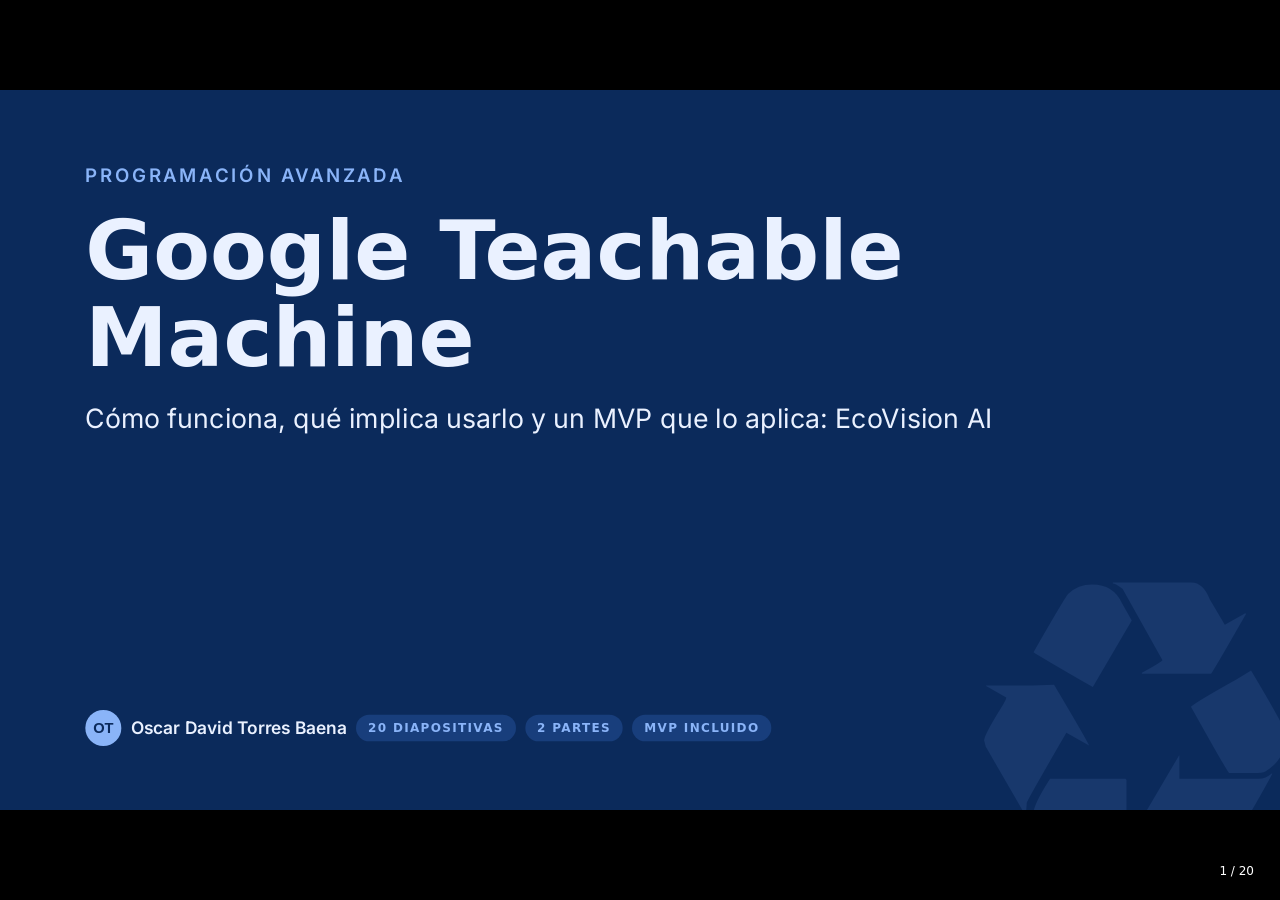
==== commit f51b1fd1: "Anade la diapositiva 'De la foto al porcentaje' (por dentro de la red) Nueva diapositiva 6: foto 224" ====
--- a/presentacion.html
+++ b/presentacion.html
@@ -4146,30 +4146,31 @@
 @page{size:1920px 1080px;margin:0}
 @media print{html,html.deck-js,body{background:none;overflow:visible;height:auto;color-scheme:light}:root .deck-slide{display:block;height:auto;padding:0;break-after:page;page-break-after:always;-webkit-print-color-adjust:exact;print-color-adjust:exact}:root .deck-slide:last-child{break-after:auto;page-break-after:auto}:root .deck-fit{width:auto;height:auto}:root .deck-scaler{transform:none}.deck-pager{display:none}iframe{display:none!important}}
 </style>
-<script type="application/json" id="deck-motion">{"w":1920,"h":1080,"buildMs":380,"exitEasing":"cubic-bezier(0.45, 0, 0.85, 0.6)","effects":{"fade":{"transform":"","easing":"cubic-bezier(0.2, 0.7, 0.2, 1)"},"rise":{"transform":"translateY(48px)","easing":"cubic-bezier(0.2, 0.7, 0.2, 1)"},"drop":{"transform":"translateY(-48px)","easing":"cubic-bezier(0.2, 0.7, 0.2, 1)"},"left":{"transform":"translateX(-72px)","easing":"cubic-bezier(0.2, 0.7, 0.2, 1)"},"right":{"transform":"translateX(72px)","easing":"cubic-bezier(0.2, 0.7, 0.2, 1)"},"scale":{"transform":"scale(0.8)","easing":"cubic-bezier(0.2, 0.7, 0.2, 1)"},"pop":{"transform":"scale(0.5)","easing":"cubic-bezier(0.34, 1.56, 0.64, 1)"},"play":{"transform":"","easing":"cubic-bezier(0.2, 0.7, 0.2, 1)"},"count":{"transform":"","easing":"cubic-bezier(0.2, 0.7, 0.2, 1)"}},"transMs":{"fade":320,"push":420,"magic":480},"transEase":"cubic-bezier(0.33, 0.01, 0.2, 1)","live":true,"slides":[{"bg":"rgb(11, 42, 91)","steps":[{"hidden":[],"events":[],"auto":false}],"embeds":[],"plays":[],"drawn":true},{"bg":"rgb(11, 42, 91)","steps":[{"hidden":[],"events":[],"auto":false}],"embeds":[],"plays":[],"drawn":true},{"bg":"rgb(241, 246, 254)","steps":[{"hidden":[],"events":[],"auto":false}],"embeds":[],"plays":[],"drawn":true},{"bg":"rgb(11, 42, 91)","steps":[{"hidden":[],"events":[],"auto":false}],"embeds":[],"plays":[],"drawn":true},{"bg":"rgb(241, 246, 254)","steps":[{"hidden":[],"events":[],"auto":false}],"embeds":[],"plays":[],"drawn":true},{"bg":"rgb(11, 42, 91)","steps":[{"hidden":[],"events":[],"auto":false}],"embeds":[],"plays":[],"drawn":true},{"bg":"rgb(11, 42, 91)","steps":[{"hidden":[],"events":[],"auto":false}],"embeds":[],"plays":[],"drawn":true},{"bg":"rgb(241, 246, 254)","steps":[{"hidden":[],"events":[],"auto":false}],"embeds":[],"plays":[],"drawn":true},{"bg":"rgb(11, 42, 91)","steps":[{"hidden":[],"events":[],"auto":false}],"embeds":[],"plays":[],"drawn":true},{"bg":"rgb(241, 246, 254)","steps":[{"hidden":[],"events":[],"auto":false}],"embeds":[],"plays":[],"drawn":true},{"bg":"rgb(11, 42, 91)","steps":[{"hidden":[],"events":[],"auto":false}],"embeds":[],"plays":[],"drawn":true},{"bg":"rgb(241, 246, 254)","steps":[{"hidden":[],"events":[],"auto":false}],"embeds":[],"plays":[],"drawn":true},{"bg":"rgb(15, 42, 34)","steps":[{"hidden":[],"events":[],"auto":false}],"embeds":[],"plays":[],"drawn":true},{"bg":"rgb(243, 241, 232)","steps":[{"hidden":[],"events":[],"auto":false}],"embeds":[],"plays":[],"drawn":true},{"bg":"rgb(243, 241, 232)","steps":[{"hidden":[],"events":[],"auto":false}],"embeds":[],"plays":[],"drawn":true},{"bg":"rgb(15, 42, 34)","steps":[{"hidden":[],"events":[],"auto":false}],"embeds":[],"plays":[],"drawn":true},{"bg":"rgb(243, 241, 232)","steps":[{"hidden":[],"events":[],"auto":false}],"embeds":[],"plays":[],"drawn":true},{"bg":"rgb(15, 42, 34)","steps":[{"hidden":[],"events":[],"auto":false}],"embeds":[],"plays":[],"drawn":true},{"bg":"rgb(243, 241, 232)","steps":[{"hidden":[],"events":[],"auto":false}],"embeds":[],"plays":[],"drawn":true}]}</script>
+<script type="application/json" id="deck-motion">{"w":1920,"h":1080,"buildMs":380,"exitEasing":"cubic-bezier(0.45, 0, 0.85, 0.6)","effects":{"fade":{"transform":"","easing":"cubic-bezier(0.2, 0.7, 0.2, 1)"},"rise":{"transform":"translateY(48px)","easing":"cubic-bezier(0.2, 0.7, 0.2, 1)"},"drop":{"transform":"translateY(-48px)","easing":"cubic-bezier(0.2, 0.7, 0.2, 1)"},"left":{"transform":"translateX(-72px)","easing":"cubic-bezier(0.2, 0.7, 0.2, 1)"},"right":{"transform":"translateX(72px)","easing":"cubic-bezier(0.2, 0.7, 0.2, 1)"},"scale":{"transform":"scale(0.8)","easing":"cubic-bezier(0.2, 0.7, 0.2, 1)"},"pop":{"transform":"scale(0.5)","easing":"cubic-bezier(0.34, 1.56, 0.64, 1)"},"play":{"transform":"","easing":"cubic-bezier(0.2, 0.7, 0.2, 1)"},"count":{"transform":"","easing":"cubic-bezier(0.2, 0.7, 0.2, 1)"}},"transMs":{"fade":320,"push":420,"magic":480},"transEase":"cubic-bezier(0.33, 0.01, 0.2, 1)","live":true,"slides":[{"bg":"rgb(11, 42, 91)","steps":[{"hidden":[],"events":[],"auto":false}],"embeds":[],"plays":[],"drawn":true},{"bg":"rgb(11, 42, 91)","steps":[{"hidden":[],"events":[],"auto":false}],"embeds":[],"plays":[],"drawn":true},{"bg":"rgb(241, 246, 254)","steps":[{"hidden":[],"events":[],"auto":false}],"embeds":[],"plays":[],"drawn":true},{"bg":"rgb(11, 42, 91)","steps":[{"hidden":[],"events":[],"auto":false}],"embeds":[],"plays":[],"drawn":true},{"bg":"rgb(241, 246, 254)","steps":[{"hidden":[],"events":[],"auto":false}],"embeds":[],"plays":[],"drawn":true},{"bg":"rgb(11, 42, 91)","steps":[{"hidden":[],"events":[],"auto":false}],"embeds":[],"plays":[],"drawn":true},{"bg":"rgb(11, 42, 91)","steps":[{"hidden":[],"events":[],"auto":false}],"embeds":[],"plays":[],"drawn":true},{"bg":"rgb(11, 42, 91)","steps":[{"hidden":[],"events":[],"auto":false}],"embeds":[],"plays":[],"drawn":true},{"bg":"rgb(241, 246, 254)","steps":[{"hidden":[],"events":[],"auto":false}],"embeds":[],"plays":[],"drawn":true},{"bg":"rgb(11, 42, 91)","steps":[{"hidden":[],"events":[],"auto":false}],"embeds":[],"plays":[],"drawn":true},{"bg":"rgb(241, 246, 254)","steps":[{"hidden":[],"events":[],"auto":false}],"embeds":[],"plays":[],"drawn":true},{"bg":"rgb(11, 42, 91)","steps":[{"hidden":[],"events":[],"auto":false}],"embeds":[],"plays":[],"drawn":true},{"bg":"rgb(241, 246, 254)","steps":[{"hidden":[],"events":[],"auto":false}],"embeds":[],"plays":[],"drawn":true},{"bg":"rgb(15, 42, 34)","steps":[{"hidden":[],"events":[],"auto":false}],"embeds":[],"plays":[],"drawn":true},{"bg":"rgb(243, 241, 232)","steps":[{"hidden":[],"events":[],"auto":false}],"embeds":[],"plays":[],"drawn":true},{"bg":"rgb(243, 241, 232)","steps":[{"hidden":[],"events":[],"auto":false}],"embeds":[],"plays":[],"drawn":true},{"bg":"rgb(15, 42, 34)","steps":[{"hidden":[],"events":[],"auto":false}],"embeds":[],"plays":[],"drawn":true},{"bg":"rgb(243, 241, 232)","steps":[{"hidden":[],"events":[],"auto":false}],"embeds":[],"plays":[],"drawn":true},{"bg":"rgb(15, 42, 34)","steps":[{"hidden":[],"events":[],"auto":false}],"embeds":[],"plays":[],"drawn":true},{"bg":"rgb(243, 241, 232)","steps":[{"hidden":[],"events":[],"auto":false}],"embeds":[],"plays":[],"drawn":true}]}</script>
 <script>(function A_n(e){var t=document,n=t.documentElement;n.classList.add("deck-js");var o=1;function r(){var s=Math.min(n.clientWidth/e.w,n.clientHeight/e.h);o=s>0?s:1,n.style.setProperty("--deck-s",String(o))}r();function i(){var s=Array.prototype.slice.call(t.querySelectorAll(".deck-slide")),a=s.length;if(a===0)return;var d=s.map(function(ce){return ce.querySelector(".deck-scaler > *")||ce}),l=t.querySelector(".deck-pager"),c=typeof window.matchMedia==="function"?window.matchMedia("(max-aspect-ratio: 1/1)"):null,u={index:0,step:0},f=!1,p=[],h=0,g=0,m=0,b=null,A=[],y=!1,v=!0,w=-1,k=!1;function S(){return typeof window.matchMedia==="function"&&window.matchMedia("(prefers-reduced-motion: reduce)").matches}function C(){for(var ce=0;ce<d.length;ce++){var ye=e.slides[ce]&&e.slides[ce].drawn===!0?d[ce].querySelectorAll("img[data-still]"):[];for(var De=0;De<ye.length;De++)ye[De].src=ye[De].getAttribute("data-still")}}if(S())C();function N(ce){return e.slides[ce]?e.slides[ce].steps.length-1:0}function I(ce,ye){var De=ye.split("\x00"),Re='[data-frame-id="'+De[0].replace(/["\\]/g,function(_e){return"\\"+_e})+'"]';return d[ce].querySelector(De[1]===void 0?Re:Re+' [data-node-path="'+De[1]+'"]')}function R(ce){return Array.prototype.slice.call(d[ce].querySelectorAll("[data-frame-id]"))}function E(ce){try{window.history.replaceState(null,"","#"+String(ce+1))}catch(ye){}}function T(ce){if(l===null)return;l.textContent=String(ce+1)+" / "+String(a),l.setAttribute("data-on",""),clearTimeout(g),g=window.setTimeout(function(){if(l!==null)l.removeAttribute("data-on")},1600)}function P(){var ce=n.scrollTop,ye=0;for(var De=1;De<a;De++)if(Math.abs(s[De].offsetTop-ce)<Math.abs(s[ye].offsetTop-ce))ye=De;return ye}function B(ce){ce=Math.max(0,Math.min(a-1,ce)),u={index:ce,step:0},s[ce].scrollIntoView(),E(ce),T(ce)}function M(ce,ye){var De=e.slides[ce],Re=De&&De.steps[ye]?De.steps[ye].hidden:[],_e=d[ce].querySelectorAll("[data-build-hidden]");for(var Ce=0;Ce<_e.length;Ce++)_e[Ce].removeAttribute("data-build-hidden");for(var me=0;me<Re.length;me++){var Qe=I(ce,Re[me]);if(Qe!==null)Qe.setAttribute("data-build-hidden","")}}var _={};function F(ce,ye,De){var Re=e.slides[ce];for(var _e=0;Re&&_e<Re.plays.length;_e++){var Ce=Re.plays[_e],me=I(ce,Ce.id),Qe=me===null?null:me.querySelector(':scope > [data-node-path=""]')||me;if(Qe===null||typeof Qe.animate!=="function")continue;var qe=String(ce)+" "+String(_e),Nt=_[qe];if(Nt===void 0){try{Nt=_[qe]=Qe.animate(Ce.spec.keyframes,Ce.spec.options),Nt.persist()}catch(at){continue}Nt.pause()}if(ye<Ce.step)Nt.pause(),Nt.currentTime=-1;else if(ye===Ce.step&&De)Nt.currentTime=0,Nt.play();else Nt.finish()}}function D(){for(var ce in _)_[ce].cancel();_={}}function L(){for(var ce=0;ce<p.length;ce++)p[ce].cancel();p=[]}function Q(ce,ye){var De=e.slides[ce],Re=De&&De.steps[ye]?De.steps[ye].events:[];for(var _e=0;_e<Re.length;_e++){var Ce=Re[_e],me=I(ce,Ce.id),Qe=e.effects[Ce.effect];if(me===null||Qe===void 0||Ce.effect==="play"||Ce.effect==="count"||typeof me.animate!=="function")continue;var qe=me.style.transform!==""&&me.style.transform!=="none"?me.style.transform:"",Nt={transform:(qe+" "+Qe.transform).trim()||"none",opacity:0},at={transform:qe===""?"none":qe,opacity:1};if(me.removeAttribute("data-build-hidden"),Ce.dir==="in")p.push(me.animate([Nt,at],{duration:e.buildMs,easing:Qe.easing,fill:"none"}));else{var At=me.animate([at,Nt],{duration:e.buildMs,easing:e.exitEasing,fill:"none"});(function(Ut,Be){Be.finished.then(function(){Ut.setAttribute("data-build-hidden","")},function(){})})(me,At),p.push(At)}}}var W="position:absolute;inset:0;width:100%;height:100%;border:0;display:block;pointer-events:none;background:transparent",H="position:absolute;inset:0;box-sizing:border-box;align-items:center;justify-content:center;text-align:center;background:rgba(115,114,108,0.12);border:2px dashed rgba(115,114,108,0.4);color:#73726C;font:24px system-ui,sans-serif";function G(ce,ye){if(ce.iframe.parentNode!==null)ce.iframe.parentNode.removeChild(ce.iframe);ce.host.setAttribute("data-embed-dead","");var De=t.createElement("div");De.setAttribute("data-embed-dead-label",""),De.setAttribute("style",H),De.textContent=ye,ce.host.appendChild(De)}function Z(ce){y=!0;var ye=A;A=[];for(var De=0;De<ye.length;De++)G(ye[De],ce)}function J(){var ce=A;A=[];for(var ye=0;ye<ce.length;ye++){if(ce[ye].iframe.parentNode!==null)ce[ye].iframe.parentNode.removeChild(ce[ye].iframe);var De=ce[ye].host.querySelector("[data-embed-under]");if(De!==null)De.removeAttribute("data-embed-under")}}function Y(){var ce=/^__frame_t(?:=|$)/,ye=function(_e){return _e.slice(1).split("&").some(function(Ce){return ce.test(Ce)})};try{var De=window.location;if(ye(De.search)){var Re=De.search.slice(1).split("&").filter(function(_e){return!ce.test(_e)});window.history.replaceState(window.history.state,"",De.pathname+(Re.length>0?"?"+Re.join("&"):"")+De.hash)}return!ye(De.search)&&!ye(new URL(t.baseURI).search)}catch(_e){return!1}}window.addEventListener("popstate",function(){if(A.length>0&&!Y())Z("Web embed disabled. It couldn’t keep running safely here. Reload the page to try again.")});function z(ce){if(!e.live||y||!Y())return;var ye=e.slides[ce]?e.slides[ce].embeds:[];for(var De=0;De<ye.length;De++){var Re=I(ce,ye[De].id);if(Re===null||Re.hasAttribute("data-embed-dead"))continue;var _e=Re.firstElementChild;if(_e!==null)_e.setAttribute("data-embed-under",""),_e.setAttribute("data-embed-pic","");var Ce=t.createElement("iframe");Ce.setAttribute("sandbox","allow-scripts"),Ce.setAttribute("inert",""),Ce.setAttribute("tabindex","-1"),Ce.setAttribute("referrerpolicy","no-referrer"),Ce.setAttribute("title","Embedded web content (sandboxed)"),Ce.setAttribute("style",W);var me={iframe:Ce,host:Re};(function(Qe){var qe=0;Qe.iframe.addEventListener("load",function(){if(qe+=1,qe>1)A=A.filter(function(Nt){return Nt!==Qe}),G(Qe,"Web embed disabled. It navigated away from its content.")})})(me),Ce.srcdoc=ye[De].srcdoc,A.push(me),Re.appendChild(Ce)}}function ee(){k=!0}window.addEventListener("beforeunload",ee),window.addEventListener("pagehide",ee),window.addEventListener("pageshow",function(ce){if(k=!1,ce.persisted&&f)J(),z(u.index)}),window.addEventListener("message",function(ce){if(k)return;var ye=null;for(var De=0;De<A.length;De++)if(ce.source!==null&&A[De].iframe.contentWindow===ce.source)ye=A[De];if(ye===null||ce.origin!=="null")return;var Re=ce.data;if(typeof Re!=="object"||Re===null)return;if(Re.type==="appifact-embed:navigating")A=A.filter(function(_e){return _e!==ye}),G(ye,"Web embed disabled. It navigated away from its content.");else if(Re.type==="appifact-embed:ready"&&ye.iframe.contentWindow!==null)ye.iframe.contentWindow.postMessage({type:"appifact-embed:update",t:0,playing:!1,selected:!1,props:{}},"*")}),window.addEventListener("blur",function(){window.setTimeout(function(){var ce=t.activeElement;if(A.length>0&&(t.hasFocus()||ce!==null&&ce.tagName==="IFRAME")){if(Z("Web embed disabled. It tried to take keyboard focus."),ce!==null&&ce.tagName==="IFRAME")ce.blur();window.focus()}},0)});function le(ce,ye){var De=ce.getBoundingClientRect();return{x:(De.left-ye.left)/o,y:(De.top-ye.top)/o,w:De.width/o,h:De.height/o}}function Ae(ce){return{left:String(ce.x)+"px",top:String(ce.y)+"px",right:"auto",bottom:"auto",width:String(ce.w)+"px",height:String(ce.h)+"px",transform:"none"}}function V(ce,ye){return Math.abs(ce.x-ye.x)<0.5&&Math.abs(ce.y-ye.y)<0.5&&Math.abs(ce.w-ye.w)<0.5&&Math.abs(ce.h-ye.h)<0.5}function te(ce){return(e.slides[ce]?e.slides[ce].embeds:[]).map(function(ye){return ye.id})}function re(ce,ye,De,Re){var _e=s[De.index],Ce=d[De.index],me=d[Re.index],Qe=e.transMs[ce]||0,qe={duration:Qe,easing:e.transEase,fill:"forwards"},Nt=[],at=null,At=[],Ut=Ce.style.background;_e.removeAttribute("data-off"),_e.setAttribute("data-leaving","");var Be=e.slides[De.index].steps[De.step]?e.slides[De.index].steps[De.step].hidden:[],Fe=e.slides[Re.index].steps[Re.step]?e.slides[Re.index].steps[Re.step].hidden:[],pt=te(De.index),Vt=R(De.index);for(var vt=0;vt<Vt.length;vt++){var dn=Vt[vt].getAttribute("data-frame-id")||"";if(pt.indexOf(dn)>=0)Vt[vt].setAttribute("data-magic-hidden",""),At.push(Vt[vt])}var En=typeof _e.animate==="function";if(En&&ce==="fade")Nt.push(_e.animate([{opacity:1},{opacity:0}],qe));else if(En&&ce==="push"){var no=ye?-e.w:e.w;Nt.push(Ce.animate([{transform:"translateX(0px)"},{transform:"translateX("+String(-no)+"px)"}],qe)),Nt.push(me.animate([{transform:"translateX("+String(no)+"px)"},{transform:"translateX(0px)"}],qe))}else if(En){if(Ce.style.background="transparent",e.slides[De.index].bg!==e.slides[Re.index].bg)at=t.createElement("div"),at.setAttribute("style","position:absolute;inset:0;background:"+e.slides[De.index].bg),me.insertBefore(at,me.firstChild),Nt.push(at.animate([{opacity:1},{opacity:0}],qe));var zt=Ce.getBoundingClientRect(),Kt=me.getBoundingClientRect(),Jn=[];for(var Rt=0;Rt<Vt.length;Rt++){var On=Vt[Rt],vo=On.getAttribute("data-frame-id")||"";if(Be.indexOf(vo)>=0)continue;var Eo=Fe.indexOf(vo)>=0?null:I(Re.index,vo);if(Eo===null){if(pt.indexOf(vo)<0)Nt.push(On.animate([{opacity:1},{opacity:0}],qe));continue}Jn.push(vo),On.setAttribute("data-magic-hidden",""),At.push(On);var xo=le(On,zt),Xn=le(Eo,Kt);if(!V(xo,Xn))Nt.push(Eo.animate([Ae(xo),Ae(Xn)],qe))}var yt=R(Re.index);for(var Ke=0;Ke<yt.length;Ke++){var Lt=yt[Ke].getAttribute("data-frame-id")||"";if(Jn.indexOf(Lt)>=0||Fe.indexOf(Lt)>=0)continue;Nt.push(yt[Ke].animate([{opacity:0},{opacity:1}],qe))}}var qt=!1;function wn(){if(qt)return;qt=!0,clearTimeout(vn),b=null,_e.setAttribute("data-off",""),_e.removeAttribute("data-leaving");for(var Fn=0;Fn<Nt.length;Fn++)Nt[Fn].cancel();if(at!==null&&at.parentNode!==null)at.parentNode.removeChild(at);Ce.style.background=Ut;for(var et=0;et<At.length;et++)At[et].removeAttribute("data-magic-hidden")}var vn=window.setTimeout(wn,Qe+250);Promise.all(Nt.map(function(Fn){return Fn.finished.then(function(){return null},function(){return null})})).then(wn),b={cleanup:wn}}function j(ce,ye){var De=u;if(u=ce,L(),clearTimeout(h),ce.index!==De.index){J();for(var Re=0;Re<a;Re++)if(Re===ce.index)s[Re].removeAttribute("data-off"),s[Re].removeAttribute("aria-hidden"),s[Re].removeAttribute("inert");else s[Re].setAttribute("data-off",""),s[Re].setAttribute("aria-hidden","true"),s[Re].setAttribute("inert","");if(De.index>=0&&De.index<a)M(De.index,De.step);if(M(ce.index,ce.step),F(ce.index,ce.step,!1),ye.kind!==void 0&&ye.from!==void 0)re(ye.kind,ye.back===!0,ye.from,ce);if(z(ce.index),De.index>=0)E(ce.index);T(ce.index)}else if(M(ce.index,ce.step),F(ce.index,ce.step,ce.step===De.step+1&&!S()),ce.step===De.step+1&&!S())Q(ce.index,ce.step);var _e=ce.index===De.index&&ce.step<De.step,Ce=ce.step+1,me=e.slides[ce.index];if(!_e&&me!==void 0&&Ce<=N(ce.index)&&me.steps[Ce].auto){var Qe=e.buildMs;for(var qe=0;qe<me.plays.length;qe++){var Nt=me.plays[qe];if(Nt.step===ce.step)Qe=Math.max(Qe,Number(Nt.spec.options.delay)+Number(Nt.spec.options.duration)*Number(Nt.spec.options.iterations))}var at=ce.index===De.index?Qe+140:600,At=ce;h=window.setTimeout(function(){if(f&&u.index===At.index&&u.step===At.step)j({index:At.index,step:Ce},{})},at)}}function X(ce){if(!f){B(P()+(ce>0?1:-1));return}if(b!==null)b.cleanup();var ye=u;if(ce>0){if(ye.step<N(ye.index)){j({index:ye.index,step:ye.step+1},{});return}if(ye.index>=a-1)return;var De=e.slides[ye.index]?e.slides[ye.index].transition:void 0;j({index:ye.index+1,step:0},De!==void 0&&!S()?{kind:De,back:!1,from:ye}:{})}else{if(ye.step>0){j({index:ye.index,step:ye.step-1},{});return}if(ye.index<=0)return;var Re=e.slides[ye.index-1]?e.slides[ye.index-1].transition:void 0;j({index:ye.index-1,step:N(ye.index-1)},Re!==void 0&&!S()?{kind:Re,back:!0,from:ye}:{})}}function ne(ce){if(ce=Math.max(0,Math.min(a-1,ce)),!f){B(ce);return}if(b!==null)b.cleanup();if(u.index===ce&&u.step===0){T(ce);return}j({index:ce,step:0},{})}function oe(ce){if(ce===f)return;if(f=ce,ce){var ye=v||u.index<0?P():u.index;n.classList.add("deck-stage"),n.scrollTop=0,u={index:-1,step:0},j({index:ye,step:0},{})}else{if(b!==null)b.cleanup();L(),D(),clearTimeout(h),J();for(var De=0;De<a;De++){s[De].removeAttribute("data-off"),s[De].removeAttribute("aria-hidden");var Re=R(De);for(var _e=0;_e<Re.length;_e++)Re[_e].removeAttribute("data-build-hidden")}for(var Ce=0;Ce<a;Ce++)s[Ce].removeAttribute("inert");n.classList.remove("deck-stage"),s[Math.max(0,u.index)].scrollIntoView(),w=n.scrollTop,v=!1}}function pe(){r(),oe(c===null||!c.matches)}window.addEventListener("resize",pe),window.addEventListener("beforeprint",function(){J(),D()}),window.addEventListener("afterprint",function(){if(f)F(u.index,u.step,!1)}),window.addEventListener("afterprint",function(){if(f)z(u.index)}),window.addEventListener("scroll",function(){if(f)return;var ce=P();if(Math.abs(n.scrollTop-w)>2)v=!0;T(ce),clearTimeout(m),m=window.setTimeout(function(){E(ce)},150)},{passive:!0});var se=0,ue=0,ke=!1;window.addEventListener("wheel",function(ce){if(ce.ctrlKey||!f||Math.abs(ce.deltaX)>Math.abs(ce.deltaY))return;if(ce.preventDefault(),clearTimeout(ue),ue=window.setTimeout(function(){ke=!1,se=0},250),ke)return;if(se+=ce.deltaMode?ce.deltaY>0?60:ce.deltaY<0?-60:0:ce.deltaY,Math.abs(se)>=60)ke=!0,X(se>0?1:-1),se=0},{passive:!1}),t.addEventListener("click",function(ce){var ye=ce.target,De=t.getSelection();if(ce.button!==0||!f||ye===null||ye.closest("a,[data-text-path],[data-cell]")!==null||De!==null&&String(De)!=="")return;X(ce.clientX<n.clientWidth/2?-1:1)});var Me=0,Ee=0,Se=0;t.addEventListener("touchstart",function(ce){if(ce.touches.length!==1){Se=0;return}Me=ce.touches[0].clientX,Ee=ce.touches[0].clientY,Se=Date.now()},{passive:!0}),t.addEventListener("touchcancel",function(){Se=0}),t.addEventListener("touchend",function(ce){if(!f||ce.changedTouches.length!==1)return;var ye=ce.changedTouches[0].clientX-Me,De=ce.changedTouches[0].clientY-Ee;if(Date.now()-Se>700||Math.abs(ye)<40||Math.abs(ye)<Math.abs(De)*1.2)return;X(ye<0?1:-1)},{passive:!0}),window.addEventListener("keydown",function(ce){if(ce.metaKey||ce.ctrlKey||ce.altKey)return;var ye=ce.key;if(ye===" "&&ce.shiftKey||ye==="ArrowLeft"||ye==="ArrowUp"||ye==="PageUp")ce.preventDefault(),X(-1);else if(ye==="ArrowRight"||ye==="ArrowDown"||ye==="PageDown"||ye===" ")ce.preventDefault(),X(1);else if(ye==="Home")ce.preventDefault(),ne(0);else if(ye==="End")ce.preventDefault(),ne(a-1);else if(/^[1-9]$/.test(ye)&&Number(ye)<=a)ne(Number(ye)-1);else if(ye==="f"||ye==="F"){if(t.fullscreenElement)t.exitFullscreen();else if(n.requestFullscreen)n.requestFullscreen()}}),window.addEventListener("hashchange",function(){var ce=/^#(\d+)$/.exec(window.location.hash);if(ce!==null&&Number(ce[1])-1!==u.index)ne(Number(ce[1])-1)});var ge=/^#(\d+)$/.exec(window.location.hash),be=ge!==null?Math.max(0,Math.min(a-1,Number(ge[1])-1)):0;if(pe(),f)if(be!==u.index)ne(be);else T(be);else if(ge!==null)B(be);else T(P())}if(t.readyState==="loading")t.addEventListener("DOMContentLoaded",i);else i()})(JSON.parse(document.getElementById("deck-motion").textContent));</script>
 </head>
 <body>
 <main data-appifact-content style="font:16px / 24px ui-sans-serif, system-ui, -apple-system, &quot;Segoe UI&quot;, Roboto, &quot;PingFang SC&quot;, &quot;PingFang TC&quot;, &quot;Hiragino Sans&quot;, &quot;Apple SD Gothic Neo&quot;, sans-serif;color:rgb(240, 239, 236)">
-<section class="deck-slide" id="1" aria-roledescription="slide" aria-label="Slide 1 of 19" data-document-role="page" data-label="Google Teachable Machine" data-speaker-notes="Plan: parte 1, la tecnologia (que es, como funciona, costo, ley, riesgos). Parte 2, el MVP y como probarlo."><div class="deck-fit"><div class="deck-scaler"><div style="width: 1920px; height: 1080px; position: relative; background: rgb(11, 42, 91); overflow: clip; contain: paint;" class="slide" data-canvas-width="1920" data-canvas-height="1080"><div data-frame-id="e0-s01" style="position: absolute; inset: 0px; box-sizing: border-box;"><div style="display: flex; flex-direction: column; align-items: stretch; justify-content: center; gap: 30px; width: 100%; height: 100%; padding: 112px 128px 96px; box-sizing: border-box;"><div style="position: absolute; inset: 0px; overflow: clip;"><div style="position: absolute; right: -60px; bottom: -180px; font-family: Inter, sans-serif; font-size: 620px; line-height: 1; color: rgba(138, 180, 248, 0.10); pointer-events: none;">♻</div></div><div style="position: relative; display: flex; flex-direction: column; justify-content: space-between; height: 100%; gap: 40px;"><div style="display: flex; flex-direction: column; gap: 30px; min-width: 0px;"><div data-text-path="0" style="font-family: Inter, ui-sans-serif, system-ui, sans-serif; font-size: 28px; font-weight: 600; line-height: 1.2; color: rgb(138, 180, 248); margin: 0px; white-space: pre-wrap; overflow-wrap: break-word; text-wrap-style: pretty; min-width: 0px;  letter-spacing: 4px; text-transform: uppercase;">Programación avanzada</div><div data-text-path="1" style="font-family: &quot;Space Grotesk&quot;, ui-sans-serif, system-ui, sans-serif; font-size: 124px; font-weight: 600; line-height: 1.05; color: rgb(234, 241, 255); margin: 0px; white-space: pre-wrap; overflow-wrap: break-word; text-wrap-style: pretty; min-width: 0px; ">Google Teachable Machine</div><div data-text-path="2" style="font-family: Inter, ui-sans-serif, system-ui, sans-serif; font-size: 40px; font-weight: 400; line-height: 1.35; color: rgb(234, 241, 255); margin: 0px; white-space: pre-wrap; overflow-wrap: break-word; text-wrap-style: pretty; min-width: 0px; max-width: 1420px;">Cómo funciona, qué implica usarlo y un MVP que lo aplica: EcoVision AI</div></div><div style="display: flex; flex-direction: row; align-items: stretch; gap: 14px; min-width: 0px; min-height: 0px; align-items: center;"><div style="display: flex; align-items: center; gap: 14px; flex-shrink: 0;"><div style="display: grid; place-items: center; width: 54px; height: 54px; border-radius: 50%; background-color: rgb(138, 180, 248); color: rgb(11, 42, 91); font-family: Inter, sans-serif; font-size: 22px; font-weight: 700;">OT</div><div data-text-path="3" style="font-family: Inter, ui-sans-serif, system-ui, sans-serif; font-size: 26px; font-weight: 600; line-height: 1.2; color: rgb(234, 241, 255); margin: 0px; white-space: pre-wrap; overflow-wrap: break-word; text-wrap-style: pretty; min-width: 0px; ">Oscar David Torres Baena</div></div><div data-text-path="4" style="font-family: Inter, ui-sans-serif, system-ui, sans-serif; font-size: 18px; font-weight: 700; line-height: 1.2; color: rgb(138, 180, 248); margin: 0px; letter-spacing: 2px; text-transform: uppercase; white-space: nowrap; background-color: rgb(24, 62, 124); padding: 9px 18px; border-radius: 999px; align-self: flex-start; align-self: center;">19 diapositivas</div><div data-text-path="5" style="font-family: Inter, ui-sans-serif, system-ui, sans-serif; font-size: 18px; font-weight: 700; line-height: 1.2; color: rgb(138, 180, 248); margin: 0px; letter-spacing: 2px; text-transform: uppercase; white-space: nowrap; background-color: rgb(24, 62, 124); padding: 9px 18px; border-radius: 999px; align-self: flex-start; align-self: center;">2 partes</div><div data-text-path="6" style="font-family: Inter, ui-sans-serif, system-ui, sans-serif; font-size: 18px; font-weight: 700; line-height: 1.2; color: rgb(138, 180, 248); margin: 0px; letter-spacing: 2px; text-transform: uppercase; white-space: nowrap; background-color: rgb(24, 62, 124); padding: 9px 18px; border-radius: 999px; align-self: flex-start; align-self: center;">MVP incluido</div></div></div></div></div></div></div></div></section>
-<section class="deck-slide" id="2" aria-roledescription="slide" aria-label="Slide 2 of 19" data-document-role="page" data-label="La tecnología" data-speaker-notes="Parte 1: la tecnologia. Cinco bloques: que es, como funciona, componentes, costos, privacidad y ley."><div class="deck-fit"><div class="deck-scaler"><div style="width: 1920px; height: 1080px; position: relative; background: rgb(11, 42, 91); overflow: clip; contain: paint;" class="slide" data-canvas-width="1920" data-canvas-height="1080"><div data-frame-id="e0-s02" style="position: absolute; inset: 0px; box-sizing: border-box;"><div style="display: flex; flex-direction: column; align-items: stretch; justify-content: center; gap: 30px; width: 100%; height: 100%; padding: 120px 128px 120px; box-sizing: border-box;"><div style="display: flex; flex-direction: row; align-items: stretch; gap: 40px; min-width: 0px; min-height: 0px; align-items: center;"><div data-text-path="0" style="font-family: &quot;Space Grotesk&quot;, ui-sans-serif, system-ui, sans-serif; font-size: 150px; font-weight: 600; line-height: 1.0; color: rgba(138, 180, 248, 0.45); margin: 0px; white-space: pre-wrap; overflow-wrap: break-word; text-wrap-style: pretty; min-width: 0px; min-width: 186px;">01</div><div style="display: flex; flex-direction: column; align-items: stretch; gap: 10px; min-width: 0px; "><div data-text-path="1" style="font-family: Inter, ui-sans-serif, system-ui, sans-serif; font-size: 28px; font-weight: 600; line-height: 1.2; color: rgb(138, 180, 248); margin: 0px; white-space: pre-wrap; overflow-wrap: break-word; text-wrap-style: pretty; min-width: 0px;  letter-spacing: 4px; text-transform: uppercase;">Parte 1</div><div data-text-path="2" style="font-family: &quot;Space Grotesk&quot;, ui-sans-serif, system-ui, sans-serif; font-size: 124px; font-weight: 600; line-height: 1.05; color: rgb(234, 241, 255); margin: 0px; white-space: pre-wrap; overflow-wrap: break-word; text-wrap-style: pretty; min-width: 0px; ">La tecnología</div></div></div><div data-text-path="8" style="font-family: Inter, ui-sans-serif, system-ui, sans-serif; font-size: 40px; font-weight: 400; line-height: 1.35; color: rgb(169, 196, 245); margin: 0px; white-space: pre-wrap; overflow-wrap: break-word; text-wrap-style: pretty; min-width: 0px; max-width: 1320px;">Qué es Google Teachable Machine, cómo funciona y qué hay que tener en cuenta al usarlo.</div><div style="display: flex; flex-direction: row; align-items: stretch; gap: 14px; min-width: 0px; min-height: 0px; "><div data-text-path="3" style="font-family: Inter, ui-sans-serif, system-ui, sans-serif; font-size: 20px; font-weight: 700; line-height: 1.2; color: rgb(138, 180, 248); margin: 0px; letter-spacing: 1px; text-transform: uppercase; white-space: nowrap; background-color: rgb(24, 62, 124); padding: 9px 18px; border-radius: 999px; align-self: flex-start; ">Qué es</div><div data-text-path="4" style="font-family: Inter, ui-sans-serif, system-ui, sans-serif; font-size: 20px; font-weight: 700; line-height: 1.2; color: rgb(138, 180, 248); margin: 0px; letter-spacing: 1px; text-transform: uppercase; white-space: nowrap; background-color: rgb(24, 62, 124); padding: 9px 18px; border-radius: 999px; align-self: flex-start; ">Cómo funciona</div><div data-text-path="5" style="font-family: Inter, ui-sans-serif, system-ui, sans-serif; font-size: 20px; font-weight: 700; line-height: 1.2; color: rgb(138, 180, 248); margin: 0px; letter-spacing: 1px; text-transform: uppercase; white-space: nowrap; background-color: rgb(24, 62, 124); padding: 9px 18px; border-radius: 999px; align-self: flex-start; ">Componentes</div><div data-text-path="6" style="font-family: Inter, ui-sans-serif, system-ui, sans-serif; font-size: 20px; font-weight: 700; line-height: 1.2; color: rgb(138, 180, 248); margin: 0px; letter-spacing: 1px; text-transform: uppercase; white-space: nowrap; background-color: rgb(24, 62, 124); padding: 9px 18px; border-radius: 999px; align-self: flex-start; ">Costos</div><div data-text-path="7" style="font-family: Inter, ui-sans-serif, system-ui, sans-serif; font-size: 20px; font-weight: 700; line-height: 1.2; color: rgb(138, 180, 248); margin: 0px; letter-spacing: 1px; text-transform: uppercase; white-space: nowrap; background-color: rgb(24, 62, 124); padding: 9px 18px; border-radius: 999px; align-self: flex-start; ">Privacidad y ley</div></div></div></div></div></div></div></section>
-<section class="deck-slide" id="3" aria-roledescription="slide" aria-label="Slide 3 of 19" data-document-role="page" data-label="Qué es y para qué sirve" data-speaker-notes="Enfatizar que no se programa: se muestran ejemplos. Sirve para prototipos y para aprender."><div class="deck-fit"><div class="deck-scaler"><div style="width: 1920px; height: 1080px; position: relative; background: rgb(241, 246, 254); overflow: clip; contain: paint;" class="slide" data-canvas-width="1920" data-canvas-height="1080"><div data-frame-id="e0-s03" style="position: absolute; inset: 0px; box-sizing: border-box;"><div style="display: flex; flex-direction: column; align-items: stretch; justify-content: flex-start; gap: 30px; width: 100%; height: 100%; padding: 104px 128px 110px; box-sizing: border-box;"><div data-text-path="15" style="font-family: Inter, ui-sans-serif, system-ui, sans-serif; font-size: 28px; font-weight: 600; line-height: 1.2; color: rgb(26, 86, 168); margin: 0px; white-space: pre-wrap; overflow-wrap: break-word; text-wrap-style: pretty; min-width: 0px;  letter-spacing: 4px; text-transform: uppercase;">Qué es y para qué sirve</div><div data-text-path="16" style="font-family: &quot;Space Grotesk&quot;, ui-sans-serif, system-ui, sans-serif; font-size: 76px; font-weight: 600; line-height: 1.1; color: rgb(11, 36, 71); margin: 0px; white-space: pre-wrap; overflow-wrap: break-word; text-wrap-style: pretty; min-width: 0px; ">Una herramienta de Google para crear modelos de IA sin programar</div><div data-text-path="17" style="font-family: Inter, ui-sans-serif, system-ui, sans-serif; font-size: 32px; font-weight: 400; line-height: 1.45; color: rgb(84, 110, 150); margin: 0px; white-space: pre-wrap; overflow-wrap: break-word; text-wrap-style: pretty; min-width: 0px; ">Una página web que entrena un modelo con tus propios ejemplos, no con código.</div><div style="display: flex; flex-direction: row; align-items: stretch; gap: 26px; min-width: 0px; flex-grow: 1; min-height: 0px; "><div style="display: flex; flex-direction: column; align-items: stretch; gap: 16px; flex-grow: 1; flex-basis: 0%; min-width: 0px; background-color: rgb(255, 255, 255); border-width: 3px; border-style: solid; border-color: rgb(206, 222, 246); border-radius: 28px; padding: 34px; box-sizing: border-box; "><div style="display: grid; place-items: center; width: 62px; height: 62px; border-radius: 18px; background-color: rgb(226, 236, 251); color: rgb(26, 86, 168); font-family: Inter, sans-serif; font-size: 30px; font-weight: 700;">◱</div><div data-text-path="0" style="font-family: Inter, ui-sans-serif, system-ui, sans-serif; font-size: 22px; font-weight: 700; line-height: 1.2; color: rgb(26, 86, 168); margin: 0px; white-space: pre-wrap; overflow-wrap: break-word; text-wrap-style: pretty; min-width: 0px;  letter-spacing: 2px; text-transform: uppercase;">Qué es</div><div data-text-path="1" style="font-family: &quot;Space Grotesk&quot;, ui-sans-serif, system-ui, sans-serif; font-size: 36px; font-weight: 600; line-height: 1.2; color: rgb(11, 36, 71); margin: 0px; white-space: pre-wrap; overflow-wrap: break-word; text-wrap-style: pretty; min-width: 0px; ">Una web gratuita</div><div data-text-path="2" style="font-family: Inter, ui-sans-serif, system-ui, sans-serif; font-size: 25px; font-weight: 400; line-height: 1.45; color: rgb(84, 110, 150); margin: 0px; white-space: pre-wrap; overflow-wrap: break-word; text-wrap-style: pretty; min-width: 0px; ">Entrena un modelo de aprendizaje automático en el navegador con los ejemplos que tú le muestras.</div><div data-text-path="3" style="font-family: Inter, ui-sans-serif, system-ui, sans-serif; font-size: 23px; font-weight: 400; line-height: 1.4; color: rgb(84, 110, 150); margin: 0px; white-space: pre-wrap; overflow-wrap: break-word; text-wrap-style: pretty; min-width: 0px; margin-top: -6px; opacity: 0.85;">Sin instalar nada y sin crear una cuenta.</div><div data-text-path="4" style="margin-top: auto; padding-top: 14px; border-top: 2px solid rgb(206, 222, 246); font-family: Inter, ui-sans-serif, system-ui, sans-serif; font-size: 21px; font-weight: 400; line-height: 1.35; color: rgb(84, 110, 150); white-space: pre-wrap; overflow-wrap: break-word;">teachablemachine.withgoogle.com</div></div><div style="display: flex; flex-direction: column; align-items: stretch; gap: 16px; flex-grow: 1; flex-basis: 0%; min-width: 0px; background-color: rgb(255, 255, 255); border-width: 3px; border-style: solid; border-color: rgb(206, 222, 246); border-radius: 28px; padding: 34px; box-sizing: border-box; "><div style="display: grid; place-items: center; width: 62px; height: 62px; border-radius: 18px; background-color: rgb(226, 236, 251); color: rgb(26, 86, 168); font-family: Inter, sans-serif; font-size: 30px; font-weight: 700;">▤</div><div data-text-path="5" style="font-family: Inter, ui-sans-serif, system-ui, sans-serif; font-size: 22px; font-weight: 700; line-height: 1.2; color: rgb(26, 86, 168); margin: 0px; white-space: pre-wrap; overflow-wrap: break-word; text-wrap-style: pretty; min-width: 0px;  letter-spacing: 2px; text-transform: uppercase;">Para qué sirve</div><div data-text-path="6" style="font-family: &quot;Space Grotesk&quot;, ui-sans-serif, system-ui, sans-serif; font-size: 36px; font-weight: 600; line-height: 1.2; color: rgb(11, 36, 71); margin: 0px; white-space: pre-wrap; overflow-wrap: break-word; text-wrap-style: pretty; min-width: 0px; ">Reconocer con la cámara</div><div data-text-path="7" style="font-family: Inter, ui-sans-serif, system-ui, sans-serif; font-size: 25px; font-weight: 400; line-height: 1.45; color: rgb(84, 110, 150); margin: 0px; white-space: pre-wrap; overflow-wrap: break-word; text-wrap-style: pretty; min-width: 0px; ">Imágenes, sonidos y poses del cuerpo. Usa la cámara o el micrófono del equipo.</div><div data-text-path="8" style="font-family: Inter, ui-sans-serif, system-ui, sans-serif; font-size: 23px; font-weight: 400; line-height: 1.4; color: rgb(84, 110, 150); margin: 0px; white-space: pre-wrap; overflow-wrap: break-word; text-wrap-style: pretty; min-width: 0px; margin-top: -6px; opacity: 0.85;">El tipo de proyecto se elige al crear el modelo.</div><div data-text-path="9" style="margin-top: auto; padding-top: 14px; border-top: 2px solid rgb(206, 222, 246); font-family: Inter, ui-sans-serif, system-ui, sans-serif; font-size: 21px; font-weight: 400; line-height: 1.35; color: rgb(84, 110, 150); white-space: pre-wrap; overflow-wrap: break-word;">Imagen · Sonido · Pose</div></div><div style="display: flex; flex-direction: column; align-items: stretch; gap: 16px; flex-grow: 1; flex-basis: 0%; min-width: 0px; background-color: rgb(255, 255, 255); border-width: 3px; border-style: solid; border-color: rgb(206, 222, 246); border-radius: 28px; padding: 34px; box-sizing: border-box; "><div style="display: grid; place-items: center; width: 62px; height: 62px; border-radius: 18px; background-color: rgb(226, 236, 251); color: rgb(26, 86, 168); font-family: Inter, sans-serif; font-size: 30px; font-weight: 700;">✦</div><div data-text-path="10" style="font-family: Inter, ui-sans-serif, system-ui, sans-serif; font-size: 22px; font-weight: 700; line-height: 1.2; color: rgb(26, 86, 168); margin: 0px; white-space: pre-wrap; overflow-wrap: break-word; text-wrap-style: pretty; min-width: 0px;  letter-spacing: 2px; text-transform: uppercase;">Qué resuelve</div><div data-text-path="11" style="font-family: &quot;Space Grotesk&quot;, ui-sans-serif, system-ui, sans-serif; font-size: 36px; font-weight: 600; line-height: 1.2; color: rgb(11, 36, 71); margin: 0px; white-space: pre-wrap; overflow-wrap: break-word; text-wrap-style: pretty; min-width: 0px; ">Clasificar a simple vista</div><div data-text-path="12" style="font-family: Inter, ui-sans-serif, system-ui, sans-serif; font-size: 25px; font-weight: 400; line-height: 1.45; color: rgb(84, 110, 150); margin: 0px; white-space: pre-wrap; overflow-wrap: break-word; text-wrap-style: pretty; min-width: 0px; ">Residuos, gestos, objetos o sonidos que una persona distingue sin esfuerzo.</div><div data-text-path="13" style="font-family: Inter, ui-sans-serif, system-ui, sans-serif; font-size: 23px; font-weight: 400; line-height: 1.4; color: rgb(84, 110, 150); margin: 0px; white-space: pre-wrap; overflow-wrap: break-word; text-wrap-style: pretty; min-width: 0px; margin-top: -6px; opacity: 0.85;">Útil cuando la regla es difícil de escribir a mano.</div><div data-text-path="14" style="margin-top: auto; padding-top: 14px; border-top: 2px solid rgb(206, 222, 246); font-family: Inter, ui-sans-serif, system-ui, sans-serif; font-size: 21px; font-weight: 400; line-height: 1.35; color: rgb(84, 110, 150); white-space: pre-wrap; overflow-wrap: break-word;">4 clases en el MVP</div></div></div><div style="display: flex; flex-direction: row; align-items: center; gap: 18px; flex-shrink: 0;"><div style="display: grid; place-items: center; flex-shrink: 0; width: 42px; height: 42px; border-radius: 50%; background-color: rgb(242, 169, 59); color: rgb(255,255,255); font-family: Inter, ui-sans-serif, system-ui, sans-serif; font-size: 24px; font-weight: 700; line-height: 1;">!</div><div data-text-path="18" style="font-family: Inter, ui-sans-serif, system-ui, sans-serif; font-size: 24px; font-weight: 400; line-height: 1.4; color: rgb(84, 110, 150); margin: 0px; white-space: pre-wrap; overflow-wrap: break-word; text-wrap-style: pretty; min-width: 0px; ">Ideal para aprender y para prototipos rápidos. <b>No reemplaza un sistema profesional</b> de visión por computador.</div></div></div></div></div></div></div></section>
-<section class="deck-slide" id="4" aria-roledescription="slide" aria-label="Slide 4 of 19" data-document-role="page" data-label="Cuatro ideas para entenderlo" data-speaker-notes="Esto se llama transfer learning: se aprovecha lo que una red grande ya aprendio y se entrena una parte pequena, por eso bastan pocas fotos."><div class="deck-fit"><div class="deck-scaler"><div style="width: 1920px; height: 1080px; position: relative; background: rgb(11, 42, 91); overflow: clip; contain: paint;" class="slide" data-canvas-width="1920" data-canvas-height="1080"><div data-frame-id="e0-s04" style="position: absolute; inset: 0px; box-sizing: border-box;"><div style="display: flex; flex-direction: column; align-items: stretch; justify-content: flex-start; gap: 30px; width: 100%; height: 100%; padding: 104px 128px 110px; box-sizing: border-box;"><div data-text-path="20" style="font-family: Inter, ui-sans-serif, system-ui, sans-serif; font-size: 28px; font-weight: 600; line-height: 1.2; color: rgb(138, 180, 248); margin: 0px; white-space: pre-wrap; overflow-wrap: break-word; text-wrap-style: pretty; min-width: 0px;  letter-spacing: 4px; text-transform: uppercase;">Conceptos esenciales</div><div data-text-path="21" style="font-family: &quot;Space Grotesk&quot;, ui-sans-serif, system-ui, sans-serif; font-size: 76px; font-weight: 600; line-height: 1.1; color: rgb(234, 241, 255); margin: 0px; white-space: pre-wrap; overflow-wrap: break-word; text-wrap-style: pretty; min-width: 0px; ">Cuatro ideas para entenderlo</div><div data-text-path="22" style="font-family: Inter, ui-sans-serif, system-ui, sans-serif; font-size: 32px; font-weight: 400; line-height: 1.45; color: rgb(169, 196, 245); margin: 0px; white-space: pre-wrap; overflow-wrap: break-word; text-wrap-style: pretty; min-width: 0px; ">El vocabulario mínimo para leer cualquier modelo de Teachable Machine.</div><div style="display: flex; flex-direction: row; align-items: stretch; gap: 24px; min-width: 0px; flex-grow: 1; min-height: 0px; "><div style="display: flex; flex-direction: column; align-items: stretch; gap: 16px; flex-grow: 1; flex-basis: 0%; min-width: 0px; background-color: rgb(18, 52, 108); border-width: 3px; border-style: solid; border-color: rgb(45, 89, 158); border-radius: 28px; padding: 34px; box-sizing: border-box; "><div data-text-path="0" style="display: grid; place-items: center; flex-shrink: 0; width: 44px; height: 44px; border-radius: 50%; background-color: rgb(138, 180, 248); color: rgb(11, 42, 91); font-family: Inter, ui-sans-serif, system-ui, sans-serif; font-size: 22px; font-weight: 700; line-height: 1; margin: 0px; ">01</div><div data-text-path="1" style="font-family: &quot;Space Grotesk&quot;, ui-sans-serif, system-ui, sans-serif; font-size: 38px; font-weight: 600; line-height: 1.2; color: rgb(234, 241, 255); margin: 0px; white-space: pre-wrap; overflow-wrap: break-word; text-wrap-style: pretty; min-width: 0px; margin-top: 6px;">Clases</div><div data-text-path="2" style="font-family: Inter, ui-sans-serif, system-ui, sans-serif; font-size: 25px; font-weight: 400; line-height: 1.45; color: rgb(169, 196, 245); margin: 0px; white-space: pre-wrap; overflow-wrap: break-word; text-wrap-style: pretty; min-width: 0px; ">Los grupos que quieres distinguir. En el MVP: plástico, vidrio, cartón o papel y no reciclable.</div><div data-text-path="3" style="font-family: Inter, ui-sans-serif, system-ui, sans-serif; font-size: 23px; font-weight: 400; line-height: 1.4; color: rgb(169, 196, 245); margin: 0px; white-space: pre-wrap; overflow-wrap: break-word; text-wrap-style: pretty; min-width: 0px; margin-top: -6px; opacity: 0.85;">Sus nombres se guardan en metadata.json.</div><div data-text-path="4" style="margin-top: auto; padding-top: 14px; border-top: 2px solid rgb(45, 89, 158); font-family: Inter, ui-sans-serif, system-ui, sans-serif; font-size: 21px; font-weight: 400; line-height: 1.35; color: rgb(169, 196, 245); white-space: pre-wrap; overflow-wrap: break-word;">4 clases en el MVP</div></div><div style="display: flex; flex-direction: column; align-items: stretch; gap: 16px; flex-grow: 1; flex-basis: 0%; min-width: 0px; background-color: rgb(18, 52, 108); border-width: 3px; border-style: solid; border-color: rgb(45, 89, 158); border-radius: 28px; padding: 34px; box-sizing: border-box; "><div data-text-path="5" style="display: grid; place-items: center; flex-shrink: 0; width: 44px; height: 44px; border-radius: 50%; background-color: rgb(138, 180, 248); color: rgb(11, 42, 91); font-family: Inter, ui-sans-serif, system-ui, sans-serif; font-size: 22px; font-weight: 700; line-height: 1; margin: 0px; ">02</div><div data-text-path="6" style="font-family: &quot;Space Grotesk&quot;, ui-sans-serif, system-ui, sans-serif; font-size: 38px; font-weight: 600; line-height: 1.2; color: rgb(234, 241, 255); margin: 0px; white-space: pre-wrap; overflow-wrap: break-word; text-wrap-style: pretty; min-width: 0px; margin-top: 6px;">Ejemplos</div><div data-text-path="7" style="font-family: Inter, ui-sans-serif, system-ui, sans-serif; font-size: 25px; font-weight: 400; line-height: 1.45; color: rgb(169, 196, 245); margin: 0px; white-space: pre-wrap; overflow-wrap: break-word; text-wrap-style: pretty; min-width: 0px; ">Fotos de cada clase tomadas con la cámara. Más variedad de fondos y luz, mejor resultado.</div><div data-text-path="8" style="font-family: Inter, ui-sans-serif, system-ui, sans-serif; font-size: 23px; font-weight: 400; line-height: 1.4; color: rgb(169, 196, 245); margin: 0px; white-space: pre-wrap; overflow-wrap: break-word; text-wrap-style: pretty; min-width: 0px; margin-top: -6px; opacity: 0.85;">Unas 30 fotos por clase es un buen inicio.</div><div data-text-path="9" style="margin-top: auto; padding-top: 14px; border-top: 2px solid rgb(45, 89, 158); font-family: Inter, ui-sans-serif, system-ui, sans-serif; font-size: 21px; font-weight: 400; line-height: 1.35; color: rgb(169, 196, 245); white-space: pre-wrap; overflow-wrap: break-word;">Cámara o galería</div></div><div style="display: flex; flex-direction: column; align-items: stretch; gap: 16px; flex-grow: 1; flex-basis: 0%; min-width: 0px; background-color: rgb(18, 52, 108); border-width: 3px; border-style: solid; border-color: rgb(45, 89, 158); border-radius: 28px; padding: 34px; box-sizing: border-box; "><div data-text-path="10" style="display: grid; place-items: center; flex-shrink: 0; width: 44px; height: 44px; border-radius: 50%; background-color: rgb(138, 180, 248); color: rgb(11, 42, 91); font-family: Inter, ui-sans-serif, system-ui, sans-serif; font-size: 22px; font-weight: 700; line-height: 1; margin: 0px; ">03</div><div data-text-path="11" style="font-family: &quot;Space Grotesk&quot;, ui-sans-serif, system-ui, sans-serif; font-size: 38px; font-weight: 600; line-height: 1.2; color: rgb(234, 241, 255); margin: 0px; white-space: pre-wrap; overflow-wrap: break-word; text-wrap-style: pretty; min-width: 0px; margin-top: 6px;">Entrenamiento</div><div data-text-path="12" style="font-family: Inter, ui-sans-serif, system-ui, sans-serif; font-size: 25px; font-weight: 400; line-height: 1.45; color: rgb(169, 196, 245); margin: 0px; white-space: pre-wrap; overflow-wrap: break-word; text-wrap-style: pretty; min-width: 0px; ">Reutiliza una red ya entrenada (MobileNet) y ajusta solo la parte final con tus fotos.</div><div data-text-path="13" style="font-family: Inter, ui-sans-serif, system-ui, sans-serif; font-size: 23px; font-weight: 400; line-height: 1.4; color: rgb(169, 196, 245); margin: 0px; white-space: pre-wrap; overflow-wrap: break-word; text-wrap-style: pretty; min-width: 0px; margin-top: -6px; opacity: 0.85;">El resto de la red queda como estaba.</div><div data-text-path="14" style="margin-top: auto; padding-top: 14px; border-top: 2px solid rgb(45, 89, 158); font-family: Inter, ui-sans-serif, system-ui, sans-serif; font-size: 21px; font-weight: 400; line-height: 1.35; color: rgb(169, 196, 245); white-space: pre-wrap; overflow-wrap: break-word;">Transfer learning</div></div><div style="display: flex; flex-direction: column; align-items: stretch; gap: 16px; flex-grow: 1; flex-basis: 0%; min-width: 0px; background-color: rgb(18, 52, 108); border-width: 3px; border-style: solid; border-color: rgb(45, 89, 158); border-radius: 28px; padding: 34px; box-sizing: border-box; "><div data-text-path="15" style="display: grid; place-items: center; flex-shrink: 0; width: 44px; height: 44px; border-radius: 50%; background-color: rgb(138, 180, 248); color: rgb(11, 42, 91); font-family: Inter, ui-sans-serif, system-ui, sans-serif; font-size: 22px; font-weight: 700; line-height: 1; margin: 0px; ">04</div><div data-text-path="16" style="font-family: &quot;Space Grotesk&quot;, ui-sans-serif, system-ui, sans-serif; font-size: 38px; font-weight: 600; line-height: 1.2; color: rgb(234, 241, 255); margin: 0px; white-space: pre-wrap; overflow-wrap: break-word; text-wrap-style: pretty; min-width: 0px; margin-top: 6px;">Predicción</div><div data-text-path="17" style="font-family: Inter, ui-sans-serif, system-ui, sans-serif; font-size: 25px; font-weight: 400; line-height: 1.45; color: rgb(169, 196, 245); margin: 0px; white-space: pre-wrap; overflow-wrap: break-word; text-wrap-style: pretty; min-width: 0px; ">Devuelve un porcentaje por clase. El mayor es la respuesta, no una garantía.</div><div data-text-path="18" style="font-family: Inter, ui-sans-serif, system-ui, sans-serif; font-size: 23px; font-weight: 400; line-height: 1.4; color: rgb(169, 196, 245); margin: 0px; white-space: pre-wrap; overflow-wrap: break-word; text-wrap-style: pretty; min-width: 0px; margin-top: -6px; opacity: 0.85;">Por eso la app muestra siempre el porcentaje.</div><div data-text-path="19" style="margin-top: auto; padding-top: 14px; border-top: 2px solid rgb(45, 89, 158); font-family: Inter, ui-sans-serif, system-ui, sans-serif; font-size: 21px; font-weight: 400; line-height: 1.35; color: rgb(169, 196, 245); white-space: pre-wrap; overflow-wrap: break-word;">El % no es certeza</div></div></div></div></div></div></div></div></section>
-<section class="deck-slide" id="5" aria-roledescription="slide" aria-label="Slide 5 of 19" data-document-role="page" data-label="De las fotos al resultado" data-speaker-notes="Recorrer los cuatro pasos. La exportacion produce exactamente tres archivos."><div class="deck-fit"><div class="deck-scaler"><div style="width: 1920px; height: 1080px; position: relative; background: rgb(241, 246, 254); overflow: clip; contain: paint;" class="slide" data-canvas-width="1920" data-canvas-height="1080"><div data-frame-id="e0-s05" style="position: absolute; inset: 0px; box-sizing: border-box;"><div style="display: flex; flex-direction: column; align-items: stretch; justify-content: flex-start; gap: 30px; width: 100%; height: 100%; padding: 104px 128px 110px; box-sizing: border-box;"><div data-text-path="20" style="font-family: Inter, ui-sans-serif, system-ui, sans-serif; font-size: 28px; font-weight: 600; line-height: 1.2; color: rgb(26, 86, 168); margin: 0px; white-space: pre-wrap; overflow-wrap: break-word; text-wrap-style: pretty; min-width: 0px;  letter-spacing: 4px; text-transform: uppercase;">Cómo funciona paso a paso</div><div data-text-path="21" style="font-family: &quot;Space Grotesk&quot;, ui-sans-serif, system-ui, sans-serif; font-size: 76px; font-weight: 600; line-height: 1.1; color: rgb(11, 36, 71); margin: 0px; white-space: pre-wrap; overflow-wrap: break-word; text-wrap-style: pretty; min-width: 0px; ">De las fotos al resultado</div><div data-text-path="22" style="font-family: Inter, ui-sans-serif, system-ui, sans-serif; font-size: 32px; font-weight: 400; line-height: 1.45; color: rgb(84, 110, 150); margin: 0px; white-space: pre-wrap; overflow-wrap: break-word; text-wrap-style: pretty; min-width: 0px; ">Cuatro pasos, todos dentro del navegador: no se sube nada a la nube.</div><div style="display: flex; flex-direction: row; align-items: stretch; gap: 16px; min-width: 0px; flex-grow: 1; min-height: 0px; "><div style="display: flex; flex-direction: column; align-items: flex-start; gap: 14px; flex-grow: 1; flex-basis: 0%; min-width: 0px; background-color: rgb(255, 255, 255); border: 3px solid rgb(206, 222, 246); border-radius: 28px; padding: 30px; box-sizing: border-box;"><div data-text-path="0" style="display: grid; place-items: center; flex-shrink: 0; width: 42px; height: 42px; border-radius: 50%; background-color: rgb(226, 236, 251); color: rgb(26, 86, 168); font-family: Inter, ui-sans-serif, system-ui, sans-serif; font-size: 21px; font-weight: 700; line-height: 1; margin: 0px; ">1</div><div data-text-path="1" style="font-family: &quot;Space Grotesk&quot;, ui-sans-serif, system-ui, sans-serif; font-size: 32px; font-weight: 600; line-height: 1.2; color: rgb(11, 36, 71); margin: 0px; white-space: pre-wrap; overflow-wrap: break-word; text-wrap-style: pretty; min-width: 0px; ">Recolectar</div><div data-text-path="2" style="font-family: Inter, ui-sans-serif, system-ui, sans-serif; font-size: 20px; font-weight: 700; line-height: 1.2; color: rgb(26, 86, 168); margin: 0px; white-space: pre-wrap; overflow-wrap: break-word; text-wrap-style: pretty; min-width: 0px;  letter-spacing: 2px; text-transform: uppercase;">Entra</div><div data-text-path="3" style="font-family: Inter, ui-sans-serif, system-ui, sans-serif; font-size: 24px; font-weight: 400; line-height: 1.4; color: rgb(84, 110, 150); margin: 0px; white-space: pre-wrap; overflow-wrap: break-word; text-wrap-style: pretty; min-width: 0px; ">Fotos de cada clase, con variedad de objetos y fondos.</div><div data-text-path="4" style="margin-top: auto; padding-top: 14px; border-top: 2px solid rgb(206, 222, 246); font-family: Inter, ui-sans-serif, system-ui, sans-serif; font-size: 21px; font-weight: 400; line-height: 1.35; color: rgb(84, 110, 150); white-space: pre-wrap; overflow-wrap: break-word;">Cámara o galería</div></div><div style="display: grid; place-items: center; flex-shrink: 0; width: 44px; font-family: Inter, sans-serif; font-size: 40px; color: rgb(26, 86, 168);">→</div><div style="display: flex; flex-direction: column; align-items: flex-start; gap: 14px; flex-grow: 1; flex-basis: 0%; min-width: 0px; background-color: rgb(255, 255, 255); border: 3px solid rgb(206, 222, 246); border-radius: 28px; padding: 30px; box-sizing: border-box;"><div data-text-path="5" style="display: grid; place-items: center; flex-shrink: 0; width: 42px; height: 42px; border-radius: 50%; background-color: rgb(226, 236, 251); color: rgb(26, 86, 168); font-family: Inter, ui-sans-serif, system-ui, sans-serif; font-size: 21px; font-weight: 700; line-height: 1; margin: 0px; ">2</div><div data-text-path="6" style="font-family: &quot;Space Grotesk&quot;, ui-sans-serif, system-ui, sans-serif; font-size: 32px; font-weight: 600; line-height: 1.2; color: rgb(11, 36, 71); margin: 0px; white-space: pre-wrap; overflow-wrap: break-word; text-wrap-style: pretty; min-width: 0px; ">Entrenar</div><div data-text-path="7" style="font-family: Inter, ui-sans-serif, system-ui, sans-serif; font-size: 20px; font-weight: 700; line-height: 1.2; color: rgb(26, 86, 168); margin: 0px; white-space: pre-wrap; overflow-wrap: break-word; text-wrap-style: pretty; min-width: 0px;  letter-spacing: 2px; text-transform: uppercase;">Se procesa</div><div data-text-path="8" style="font-family: Inter, ui-sans-serif, system-ui, sans-serif; font-size: 24px; font-weight: 400; line-height: 1.4; color: rgb(84, 110, 150); margin: 0px; white-space: pre-wrap; overflow-wrap: break-word; text-wrap-style: pretty; min-width: 0px; ">La red ajusta sus pesos y aprende los patrones de cada clase.</div><div data-text-path="9" style="margin-top: auto; padding-top: 14px; border-top: 2px solid rgb(206, 222, 246); font-family: Inter, ui-sans-serif, system-ui, sans-serif; font-size: 21px; font-weight: 400; line-height: 1.35; color: rgb(84, 110, 150); white-space: pre-wrap; overflow-wrap: break-word;">Todo en el navegador</div></div><div style="display: grid; place-items: center; flex-shrink: 0; width: 44px; font-family: Inter, sans-serif; font-size: 40px; color: rgb(26, 86, 168);">→</div><div style="display: flex; flex-direction: column; align-items: flex-start; gap: 14px; flex-grow: 1; flex-basis: 0%; min-width: 0px; background-color: rgb(255, 255, 255); border: 3px solid rgb(206, 222, 246); border-radius: 28px; padding: 30px; box-sizing: border-box;"><div data-text-path="10" style="display: grid; place-items: center; flex-shrink: 0; width: 42px; height: 42px; border-radius: 50%; background-color: rgb(226, 236, 251); color: rgb(26, 86, 168); font-family: Inter, ui-sans-serif, system-ui, sans-serif; font-size: 21px; font-weight: 700; line-height: 1; margin: 0px; ">3</div><div data-text-path="11" style="font-family: &quot;Space Grotesk&quot;, ui-sans-serif, system-ui, sans-serif; font-size: 32px; font-weight: 600; line-height: 1.2; color: rgb(11, 36, 71); margin: 0px; white-space: pre-wrap; overflow-wrap: break-word; text-wrap-style: pretty; min-width: 0px; ">Probar</div><div data-text-path="12" style="font-family: Inter, ui-sans-serif, system-ui, sans-serif; font-size: 20px; font-weight: 700; line-height: 1.2; color: rgb(26, 86, 168); margin: 0px; white-space: pre-wrap; overflow-wrap: break-word; text-wrap-style: pretty; min-width: 0px;  letter-spacing: 2px; text-transform: uppercase;">Se verifica</div><div data-text-path="13" style="font-family: Inter, ui-sans-serif, system-ui, sans-serif; font-size: 24px; font-weight: 400; line-height: 1.4; color: rgb(84, 110, 150); margin: 0px; white-space: pre-wrap; overflow-wrap: break-word; text-wrap-style: pretty; min-width: 0px; ">Se muestra un objeto nuevo y se revisa la confianza.</div><div data-text-path="14" style="margin-top: auto; padding-top: 14px; border-top: 2px solid rgb(206, 222, 246); font-family: Inter, ui-sans-serif, system-ui, sans-serif; font-size: 21px; font-weight: 400; line-height: 1.35; color: rgb(84, 110, 150); white-space: pre-wrap; overflow-wrap: break-word;">Confianza mínima 60 %</div></div><div style="display: grid; place-items: center; flex-shrink: 0; width: 44px; font-family: Inter, sans-serif; font-size: 40px; color: rgb(26, 86, 168);">→</div><div style="display: flex; flex-direction: column; align-items: flex-start; gap: 14px; flex-grow: 1; flex-basis: 0%; min-width: 0px; background-color: rgb(255, 255, 255); border: 3px solid rgb(206, 222, 246); border-radius: 28px; padding: 30px; box-sizing: border-box;"><div data-text-path="15" style="display: grid; place-items: center; flex-shrink: 0; width: 42px; height: 42px; border-radius: 50%; background-color: rgb(226, 236, 251); color: rgb(26, 86, 168); font-family: Inter, ui-sans-serif, system-ui, sans-serif; font-size: 21px; font-weight: 700; line-height: 1; margin: 0px; ">4</div><div data-text-path="16" style="font-family: &quot;Space Grotesk&quot;, ui-sans-serif, system-ui, sans-serif; font-size: 32px; font-weight: 600; line-height: 1.2; color: rgb(11, 36, 71); margin: 0px; white-space: pre-wrap; overflow-wrap: break-word; text-wrap-style: pretty; min-width: 0px; ">Exportar</div><div data-text-path="17" style="font-family: Inter, ui-sans-serif, system-ui, sans-serif; font-size: 20px; font-weight: 700; line-height: 1.2; color: rgb(26, 86, 168); margin: 0px; white-space: pre-wrap; overflow-wrap: break-word; text-wrap-style: pretty; min-width: 0px;  letter-spacing: 2px; text-transform: uppercase;">Sale</div><div data-text-path="18" style="font-family: Inter, ui-sans-serif, system-ui, sans-serif; font-size: 24px; font-weight: 400; line-height: 1.4; color: rgb(84, 110, 150); margin: 0px; white-space: pre-wrap; overflow-wrap: break-word; text-wrap-style: pretty; min-width: 0px; ">Tres archivos: model.json, metadata.json y weights.bin.</div><div data-text-path="19" style="margin-top: auto; padding-top: 14px; border-top: 2px solid rgb(206, 222, 246); font-family: Inter, ui-sans-serif, system-ui, sans-serif; font-size: 21px; font-weight: 400; line-height: 1.35; color: rgb(84, 110, 150); white-space: pre-wrap; overflow-wrap: break-word;">Portable a cualquier web</div></div></div><div style="display: flex; flex-direction: row; align-items: center; gap: 18px; flex-shrink: 0;"><div style="display: grid; place-items: center; flex-shrink: 0; width: 42px; height: 42px; border-radius: 50%; background-color: rgb(22, 118, 74); color: rgb(241, 246, 254); font-family: Inter, ui-sans-serif, system-ui, sans-serif; font-size: 24px; font-weight: 700; line-height: 1;">✓</div><div data-text-path="23" style="font-family: Inter, ui-sans-serif, system-ui, sans-serif; font-size: 24px; font-weight: 400; line-height: 1.4; color: rgb(84, 110, 150); margin: 0px; white-space: pre-wrap; overflow-wrap: break-word; text-wrap-style: pretty; min-width: 0px; ">La exportación es portable: esos tres archivos se copian a la carpeta del proyecto y el modelo ya funciona.</div></div></div></div></div></div></div></section>
-<section class="deck-slide" id="6" aria-roledescription="slide" aria-label="Slide 6 of 19" data-document-role="page" data-label="Componentes y por qué se eligieron" data-speaker-notes="Cada pieza cumple una funcion: entrenar, reconocer, ejecutar y almacenar. Ninguna requiere servidor."><div class="deck-fit"><div class="deck-scaler"><div style="width: 1920px; height: 1080px; position: relative; background: rgb(11, 42, 91); overflow: clip; contain: paint;" class="slide" data-canvas-width="1920" data-canvas-height="1080"><div data-frame-id="e0-s06" style="position: absolute; inset: 0px; box-sizing: border-box;"><div style="display: flex; flex-direction: column; align-items: stretch; justify-content: flex-start; gap: 30px; width: 100%; height: 100%; padding: 104px 128px 110px; box-sizing: border-box;"><div data-text-path="0" style="font-family: Inter, ui-sans-serif, system-ui, sans-serif; font-size: 28px; font-weight: 600; line-height: 1.2; color: rgb(138, 180, 248); margin: 0px; white-space: pre-wrap; overflow-wrap: break-word; text-wrap-style: pretty; min-width: 0px;  letter-spacing: 4px; text-transform: uppercase;">Arquitectura y herramientas</div><div data-text-path="1" style="font-family: &quot;Space Grotesk&quot;, ui-sans-serif, system-ui, sans-serif; font-size: 76px; font-weight: 600; line-height: 1.1; color: rgb(234, 241, 255); margin: 0px; white-space: pre-wrap; overflow-wrap: break-word; text-wrap-style: pretty; min-width: 0px; ">Componentes y por qué se eligieron</div><div data-text-path="2" style="font-family: Inter, ui-sans-serif, system-ui, sans-serif; font-size: 32px; font-weight: 400; line-height: 1.45; color: rgb(169, 196, 245); margin: 0px; white-space: pre-wrap; overflow-wrap: break-word; text-wrap-style: pretty; min-width: 0px; ">Cuatro piezas, una por tarea. Ninguna requiere backend.</div><div style="display: flex; flex-direction: column; flex-grow: 1; flex-shrink: 0; min-height: 0px; background-color: rgb(18, 52, 108); border: 3px solid rgb(45, 89, 158); border-radius: 28px; overflow: hidden;"><div style="display: grid; grid-template-columns: 1.05fr 1.5fr 1fr; gap: 28px; align-items: center; padding: 22px 36px; background-color: rgb(24, 62, 124); border-bottom: 2px solid rgb(45, 89, 158);"><div style="font-family: Inter, ui-sans-serif, system-ui, sans-serif; font-size: 20px; font-weight: 700; letter-spacing: 2px; text-transform: uppercase; color: rgb(138, 180, 248); min-width: 0px;">Componente</div><div style="font-family: Inter, ui-sans-serif, system-ui, sans-serif; font-size: 20px; font-weight: 700; letter-spacing: 2px; text-transform: uppercase; color: rgb(138, 180, 248); min-width: 0px;">Qué hace</div><div style="font-family: Inter, ui-sans-serif, system-ui, sans-serif; font-size: 20px; font-weight: 700; letter-spacing: 2px; text-transform: uppercase; color: rgb(138, 180, 248); min-width: 0px;">Por qué</div></div><div style="display: grid; grid-template-columns: 1.05fr 1.5fr 1fr; gap: 28px; align-items: center; flex-grow: 1; padding: 24px 36px; "><div style="font-family: Inter, ui-sans-serif, system-ui, sans-serif; font-size: 27px; line-height: 1.35; color: rgb(234, 241, 255); min-width: 0px; overflow-wrap: anywhere; font-weight: 700;">Teachable Machine</div><div style="font-family: Inter, ui-sans-serif, system-ui, sans-serif; font-size: 27px; line-height: 1.35; color: rgb(234, 241, 255); min-width: 0px; overflow-wrap: anywhere;">Entrena el modelo en el navegador</div><div style="font-family: Inter, ui-sans-serif, system-ui, sans-serif; font-size: 27px; line-height: 1.35; color: rgb(234, 241, 255); min-width: 0px; overflow-wrap: anywhere; color: rgb(169, 196, 245);">Sin código y gratis</div></div><div style="display: grid; grid-template-columns: 1.05fr 1.5fr 1fr; gap: 28px; align-items: center; flex-grow: 1; padding: 24px 36px; border-top: 2px solid rgb(45, 89, 158);"><div style="font-family: Inter, ui-sans-serif, system-ui, sans-serif; font-size: 27px; line-height: 1.35; color: rgb(234, 241, 255); min-width: 0px; overflow-wrap: anywhere; font-weight: 700;">MobileNet</div><div style="font-family: Inter, ui-sans-serif, system-ui, sans-serif; font-size: 27px; line-height: 1.35; color: rgb(234, 241, 255); min-width: 0px; overflow-wrap: anywhere;">Ya reconoce formas y texturas de imágenes</div><div style="font-family: Inter, ui-sans-serif, system-ui, sans-serif; font-size: 27px; line-height: 1.35; color: rgb(234, 241, 255); min-width: 0px; overflow-wrap: anywhere; color: rgb(169, 196, 245);">Aprende con pocas fotos</div></div><div style="display: grid; grid-template-columns: 1.05fr 1.5fr 1fr; gap: 28px; align-items: center; flex-grow: 1; padding: 24px 36px; border-top: 2px solid rgb(45, 89, 158);"><div style="font-family: Inter, ui-sans-serif, system-ui, sans-serif; font-size: 27px; line-height: 1.35; color: rgb(234, 241, 255); min-width: 0px; overflow-wrap: anywhere; font-weight: 700;">TensorFlow.js</div><div style="font-family: Inter, ui-sans-serif, system-ui, sans-serif; font-size: 27px; line-height: 1.35; color: rgb(234, 241, 255); min-width: 0px; overflow-wrap: anywhere;">Ejecuta el modelo dentro de la página</div><div style="font-family: Inter, ui-sans-serif, system-ui, sans-serif; font-size: 27px; line-height: 1.35; color: rgb(234, 241, 255); min-width: 0px; overflow-wrap: anywhere; color: rgb(169, 196, 245);">No necesita servidor</div></div><div style="display: grid; grid-template-columns: 1.05fr 1.5fr 1fr; gap: 28px; align-items: center; flex-grow: 1; padding: 24px 36px; border-top: 2px solid rgb(45, 89, 158);"><div style="font-family: Inter, ui-sans-serif, system-ui, sans-serif; font-size: 27px; line-height: 1.35; color: rgb(234, 241, 255); min-width: 0px; overflow-wrap: anywhere; font-weight: 700;">model.json · metadata.json · weights.bin</div><div style="font-family: Inter, ui-sans-serif, system-ui, sans-serif; font-size: 27px; line-height: 1.35; color: rgb(234, 241, 255); min-width: 0px; overflow-wrap: anywhere;">Estructura, nombres de clases y pesos</div><div style="font-family: Inter, ui-sans-serif, system-ui, sans-serif; font-size: 27px; line-height: 1.35; color: rgb(234, 241, 255); min-width: 0px; overflow-wrap: anywhere; color: rgb(169, 196, 245);">Se copian a la carpeta del proyecto</div></div></div></div></div></div></div></div></section>
-<section class="deck-slide" id="7" aria-roledescription="slide" aria-label="Slide 7 of 19" data-document-role="page" data-label="Sí: TensorFlow.js lo ejecuta en el navegador" data-speaker-notes="Aclarar que sin internet no cargan las librerias si vienen de un CDN. En el MVP van locales, en la carpeta libs/."><div class="deck-fit"><div class="deck-scaler"><div style="width: 1920px; height: 1080px; position: relative; background: rgb(11, 42, 91); overflow: clip; contain: paint;" class="slide" data-canvas-width="1920" data-canvas-height="1080"><div data-frame-id="e0-s07" style="position: absolute; inset: 0px; box-sizing: border-box;"><div style="display: flex; flex-direction: column; align-items: stretch; justify-content: flex-start; gap: 30px; width: 100%; height: 100%; padding: 104px 128px 110px; box-sizing: border-box;"><div data-text-path="11" style="font-family: Inter, ui-sans-serif, system-ui, sans-serif; font-size: 28px; font-weight: 600; line-height: 1.2; color: rgb(138, 180, 248); margin: 0px; white-space: pre-wrap; overflow-wrap: break-word; text-wrap-style: pretty; min-width: 0px;  letter-spacing: 4px; text-transform: uppercase;">¿Correr modelos sin servidor?</div><div data-text-path="12" style="font-family: &quot;Space Grotesk&quot;, ui-sans-serif, system-ui, sans-serif; font-size: 76px; font-weight: 600; line-height: 1.1; color: rgb(234, 241, 255); margin: 0px; white-space: pre-wrap; overflow-wrap: break-word; text-wrap-style: pretty; min-width: 0px; ">Sí: TensorFlow.js lo ejecuta en el navegador</div><div data-text-path="13" style="font-family: Inter, ui-sans-serif, system-ui, sans-serif; font-size: 32px; font-weight: 400; line-height: 1.45; color: rgb(169, 196, 245); margin: 0px; white-space: pre-wrap; overflow-wrap: break-word; text-wrap-style: pretty; min-width: 0px; ">La página descarga el modelo una vez y después trabaja sola.</div><div style="display: flex; flex-direction: row; align-items: stretch; gap: 24px; min-width: 0px; flex-grow: 1; min-height: 0px; "><div style="display: flex; flex-direction: column; align-items: stretch; gap: 16px; flex-grow: 1; flex-basis: 0%; min-width: 0px; background-color: rgb(18, 52, 108); border-width: 3px; border-style: solid; border-color: rgb(45, 89, 158); border-radius: 28px; padding: 34px; box-sizing: border-box; "><div data-text-path="0" style="font-family: &quot;Space Grotesk&quot;, ui-sans-serif, system-ui, sans-serif; font-size: 27px; font-weight: 700; line-height: 1.3; color: rgb(138, 180, 248); margin: 0px; white-space: pre-wrap; overflow-wrap: break-word; text-wrap-style: pretty; min-width: 0px; min-height: 74px;">¿El video se envía a un servidor?</div><div data-text-path="1" style="font-family: Inter, ui-sans-serif, system-ui, sans-serif; font-size: 26px; font-weight: 400; line-height: 1.45; color: rgb(234, 241, 255); margin: 0px; white-space: pre-wrap; overflow-wrap: break-word; text-wrap-style: pretty; min-width: 0px; ">No. Cada fotograma se procesa en el equipo y no se sube a ninguna parte.</div><div data-text-path="2" style="margin-top: auto; padding-top: 14px; border-top: 2px solid rgb(45, 89, 158); font-family: Inter, ui-sans-serif, system-ui, sans-serif; font-size: 21px; font-weight: 400; line-height: 1.35; color: rgb(169, 196, 245); white-space: pre-wrap; overflow-wrap: break-word;">0 peticiones con la imagen</div></div><div style="display: flex; flex-direction: column; align-items: stretch; gap: 16px; flex-grow: 1; flex-basis: 0%; min-width: 0px; background-color: rgb(18, 52, 108); border-width: 3px; border-style: solid; border-color: rgb(45, 89, 158); border-radius: 28px; padding: 34px; box-sizing: border-box; "><div data-text-path="3" style="font-family: &quot;Space Grotesk&quot;, ui-sans-serif, system-ui, sans-serif; font-size: 27px; font-weight: 700; line-height: 1.3; color: rgb(138, 180, 248); margin: 0px; white-space: pre-wrap; overflow-wrap: break-word; text-wrap-style: pretty; min-width: 0px; min-height: 74px;">¿Dónde se hace el cálculo?</div><div data-text-path="4" style="font-family: Inter, ui-sans-serif, system-ui, sans-serif; font-size: 26px; font-weight: 400; line-height: 1.45; color: rgb(234, 241, 255); margin: 0px; white-space: pre-wrap; overflow-wrap: break-word; text-wrap-style: pretty; min-width: 0px; ">En la CPU o la GPU del propio equipo del usuario, dentro del navegador.</div><div data-text-path="5" style="margin-top: auto; padding-top: 14px; border-top: 2px solid rgb(45, 89, 158); font-family: Inter, ui-sans-serif, system-ui, sans-serif; font-size: 21px; font-weight: 400; line-height: 1.35; color: rgb(169, 196, 245); white-space: pre-wrap; overflow-wrap: break-word;">CPU o GPU del equipo</div></div><div style="display: flex; flex-direction: column; align-items: stretch; gap: 16px; flex-grow: 1; flex-basis: 0%; min-width: 0px; background-color: rgb(18, 52, 108); border-width: 3px; border-style: solid; border-color: rgb(45, 89, 158); border-radius: 28px; padding: 34px; box-sizing: border-box; "><div data-text-path="6" style="font-family: &quot;Space Grotesk&quot;, ui-sans-serif, system-ui, sans-serif; font-size: 27px; font-weight: 700; line-height: 1.3; color: rgb(138, 180, 248); margin: 0px; white-space: pre-wrap; overflow-wrap: break-word; text-wrap-style: pretty; min-width: 0px; min-height: 74px;">¿Qué se descarga?</div><div data-text-path="7" style="font-family: Inter, ui-sans-serif, system-ui, sans-serif; font-size: 26px; font-weight: 400; line-height: 1.45; color: rgb(234, 241, 255); margin: 0px; white-space: pre-wrap; overflow-wrap: break-word; text-wrap-style: pretty; min-width: 0px; ">Sólo las librerías y los archivos del modelo al abrir la página.</div><div data-text-path="8" style="margin-top: auto; padding-top: 14px; border-top: 2px solid rgb(45, 89, 158); font-family: Inter, ui-sans-serif, system-ui, sans-serif; font-size: 21px; font-weight: 400; line-height: 1.35; color: rgb(169, 196, 245); white-space: pre-wrap; overflow-wrap: break-word;">≈ 3 MB la primera vez</div></div></div><div style="display: flex; flex-direction: column; align-items: stretch; gap: 6px; flex-grow: 1; flex-basis: 0%; min-width: 0px; background-color: rgb(18, 52, 108); border-width: 3px; border-style: solid; border-color: rgb(45, 89, 158); border-radius: 28px; padding: 24px 34px; box-sizing: border-box; flex-grow: 0; flex-basis: auto;"><div data-text-path="9" style="font-family: &quot;Space Grotesk&quot;, ui-sans-serif, system-ui, sans-serif; font-size: 64px; font-weight: 700; line-height: 1.0; color: rgb(138, 180, 248); margin: 0px; white-space: pre-wrap; overflow-wrap: break-word; text-wrap-style: pretty; min-width: 0px; ">100 %</div><div data-text-path="10" style="font-family: Inter, ui-sans-serif, system-ui, sans-serif; font-size: 28px; font-weight: 500; line-height: 1.3; color: rgb(234, 241, 255); margin: 0px; white-space: pre-wrap; overflow-wrap: break-word; text-wrap-style: pretty; min-width: 0px; ">del procesamiento ocurre en el navegador</div></div><div style="display: flex; flex-direction: row; align-items: center; gap: 18px; flex-shrink: 0;"><div style="display: grid; place-items: center; flex-shrink: 0; width: 42px; height: 42px; border-radius: 50%; background-color: rgb(169, 196, 245); color: rgb(255,255,255); font-family: Inter, ui-sans-serif, system-ui, sans-serif; font-size: 24px; font-weight: 700; line-height: 1;">i</div><div data-text-path="14" style="font-family: Inter, ui-sans-serif, system-ui, sans-serif; font-size: 24px; font-weight: 400; line-height: 1.4; color: rgb(169, 196, 245); margin: 0px; white-space: pre-wrap; overflow-wrap: break-word; text-wrap-style: pretty; min-width: 0px; ">Sin internet no cargan las librerías si vienen de un CDN. En el MVP van locales, en la carpeta libs/.</div></div></div></div></div></div></div></section>
-<section class="deck-slide" id="8" aria-roledescription="slide" aria-label="Slide 8 of 19" data-document-role="page" data-label="Casi cero en servidores" data-speaker-notes="El unico costo real es el tiempo de recolectar y etiquetar fotos."><div class="deck-fit"><div class="deck-scaler"><div style="width: 1920px; height: 1080px; position: relative; background: rgb(241, 246, 254); overflow: clip; contain: paint;" class="slide" data-canvas-width="1920" data-canvas-height="1080"><div data-frame-id="e0-s08" style="position: absolute; inset: 0px; box-sizing: border-box;"><div style="display: flex; flex-direction: column; align-items: stretch; justify-content: flex-start; gap: 30px; width: 100%; height: 100%; padding: 104px 128px 110px; box-sizing: border-box;"><div data-text-path="7" style="font-family: Inter, ui-sans-serif, system-ui, sans-serif; font-size: 28px; font-weight: 600; line-height: 1.2; color: rgb(26, 86, 168); margin: 0px; white-space: pre-wrap; overflow-wrap: break-word; text-wrap-style: pretty; min-width: 0px;  letter-spacing: 4px; text-transform: uppercase;">Costo de infraestructura</div><div data-text-path="8" style="font-family: &quot;Space Grotesk&quot;, ui-sans-serif, system-ui, sans-serif; font-size: 76px; font-weight: 600; line-height: 1.1; color: rgb(11, 36, 71); margin: 0px; white-space: pre-wrap; overflow-wrap: break-word; text-wrap-style: pretty; min-width: 0px; ">Casi cero en servidores</div><div data-text-path="9" style="font-family: Inter, ui-sans-serif, system-ui, sans-serif; font-size: 32px; font-weight: 400; line-height: 1.45; color: rgb(84, 110, 150); margin: 0px; white-space: pre-wrap; overflow-wrap: break-word; text-wrap-style: pretty; min-width: 0px; ">No hay servidor que mantener: la página es estática y el modelo corre en el cliente.</div><div style="display: flex; flex-direction: column; flex-grow: 1; flex-shrink: 0; min-height: 0px; background-color: #fff; border: 3px solid rgb(206, 222, 246); border-radius: 28px; overflow: hidden;"><div style="display: grid; grid-template-columns: 0.9fr 1.6fr 0.85fr; gap: 28px; align-items: center; padding: 22px 36px; background-color: rgb(226, 236, 251); border-bottom: 2px solid rgb(206, 222, 246);"><div style="font-family: Inter, ui-sans-serif, system-ui, sans-serif; font-size: 20px; font-weight: 700; letter-spacing: 2px; text-transform: uppercase; color: rgb(26, 86, 168);">Pieza</div><div style="font-family: Inter, ui-sans-serif, system-ui, sans-serif; font-size: 20px; font-weight: 700; letter-spacing: 2px; text-transform: uppercase; color: rgb(26, 86, 168);">Opción</div><div style="font-family: Inter, ui-sans-serif, system-ui, sans-serif; font-size: 20px; font-weight: 700; letter-spacing: 2px; text-transform: uppercase; color: rgb(26, 86, 168);">Costo</div></div><div style="display: grid; grid-template-columns: 0.9fr 1.6fr 0.85fr; gap: 28px; align-items: center; flex-grow: 1; padding: 26px 36px; border-top: 2px solid rgb(206, 222, 246);"><div style="font-family: Inter, ui-sans-serif, system-ui, sans-serif; font-size: 27px; font-weight: 700; color: rgb(11, 36, 71);">Entrenamiento</div><div style="font-family: Inter, ui-sans-serif, system-ui, sans-serif; font-size: 26px; line-height: 1.35; color: rgb(84, 110, 150);">Teachable Machine, en el navegador</div><div style="justify-self: start;"><div data-text-path="0" style="font-family: Inter, ui-sans-serif, system-ui, sans-serif; font-size: 19px; font-weight: 700; line-height: 1.2; color: rgb(20, 110, 70); margin: 0px; letter-spacing: 2px; text-transform: uppercase; white-space: nowrap; background-color: rgb(226, 244, 233); padding: 7px 16px; border-radius: 999px; align-self: flex-start; ">Gratis</div></div></div><div style="display: grid; grid-template-columns: 0.9fr 1.6fr 0.85fr; gap: 28px; align-items: center; flex-grow: 1; padding: 26px 36px; border-top: 2px solid rgb(206, 222, 246);"><div style="font-family: Inter, ui-sans-serif, system-ui, sans-serif; font-size: 27px; font-weight: 700; color: rgb(11, 36, 71);">Ejecución</div><div style="font-family: Inter, ui-sans-serif, system-ui, sans-serif; font-size: 26px; line-height: 1.35; color: rgb(84, 110, 150);">TensorFlow.js, librería abierta</div><div style="justify-self: start;"><div data-text-path="0" style="font-family: Inter, ui-sans-serif, system-ui, sans-serif; font-size: 19px; font-weight: 700; line-height: 1.2; color: rgb(20, 110, 70); margin: 0px; letter-spacing: 2px; text-transform: uppercase; white-space: nowrap; background-color: rgb(226, 244, 233); padding: 7px 16px; border-radius: 999px; align-self: flex-start; ">Gratis</div></div></div><div style="display: grid; grid-template-columns: 0.9fr 1.6fr 0.85fr; gap: 28px; align-items: center; flex-grow: 1; padding: 26px 36px; border-top: 2px solid rgb(206, 222, 246);"><div style="font-family: Inter, ui-sans-serif, system-ui, sans-serif; font-size: 27px; font-weight: 700; color: rgb(11, 36, 71);">Servidor de inferencia</div><div style="font-family: Inter, ui-sans-serif, system-ui, sans-serif; font-size: 26px; line-height: 1.35; color: rgb(84, 110, 150);">No hace falta: todo ocurre en el cliente</div><div style="justify-self: start;"><div data-text-path="2" style="font-family: Inter, ui-sans-serif, system-ui, sans-serif; font-size: 19px; font-weight: 700; line-height: 1.2; color: rgb(26, 86, 168); margin: 0px; letter-spacing: 1.2px; text-transform: uppercase; white-space: nowrap; background-color: rgb(226, 236, 251); padding: 7px 16px; border-radius: 999px; align-self: flex-start; ">No se necesita</div></div></div><div style="display: grid; grid-template-columns: 0.9fr 1.6fr 0.85fr; gap: 28px; align-items: center; flex-grow: 1; padding: 26px 36px; "><div style="font-family: Inter, ui-sans-serif, system-ui, sans-serif; font-size: 27px; font-weight: 700; color: rgb(11, 36, 71);">Publicación</div><div style="font-family: Inter, ui-sans-serif, system-ui, sans-serif; font-size: 26px; line-height: 1.35; color: rgb(84, 110, 150);">Página estática en GitHub Pages o Netlify</div><div style="justify-self: start;"><div data-text-path="1" style="font-family: Inter, ui-sans-serif, system-ui, sans-serif; font-size: 19px; font-weight: 700; line-height: 1.2; color: rgb(20, 110, 70); margin: 0px; letter-spacing: 1.2px; text-transform: uppercase; white-space: nowrap; background-color: rgb(226, 244, 233); padding: 7px 16px; border-radius: 999px; align-self: flex-start; ">Plan gratuito</div></div></div></div><div style="display: flex; flex-direction: row; align-items: stretch; gap: 24px; min-width: 0px; min-height: 0px; "><div style="display: flex; flex-direction: column; align-items: stretch; gap: 4px; flex-grow: 1; flex-basis: 0%; min-width: 0px; background-color: rgb(255, 255, 255); border-width: 3px; border-style: solid; border-color: rgb(206, 222, 246); border-radius: 28px; padding: 22px 32px; box-sizing: border-box; flex-grow: 0; flex-basis: auto;"><div data-text-path="3" style="font-family: &quot;Space Grotesk&quot;, ui-sans-serif, system-ui, sans-serif; font-size: 60px; font-weight: 700; line-height: 1.0; color: rgb(22, 118, 74); margin: 0px; white-space: pre-wrap; overflow-wrap: break-word; text-wrap-style: pretty; min-width: 0px; ">≈ $0</div><div data-text-path="4" style="font-family: Inter, ui-sans-serif, system-ui, sans-serif; font-size: 26px; font-weight: 500; line-height: 1.3; color: rgb(84, 110, 150); margin: 0px; white-space: pre-wrap; overflow-wrap: break-word; text-wrap-style: pretty; min-width: 0px; ">de infraestructura al mes</div></div><div style="display: flex; flex-direction: column; align-items: stretch; gap: 8px; flex-grow: 1; flex-basis: 0%; min-width: 0px; background-color: rgb(255, 255, 255); border-width: 3px; border-style: solid; border-color: rgb(206, 222, 246); border-radius: 28px; padding: 22px 32px; box-sizing: border-box; "><div data-text-path="5" style="font-family: Inter, ui-sans-serif, system-ui, sans-serif; font-size: 26px; font-weight: 700; line-height: 1.2; color: rgb(26, 86, 168); margin: 0px; white-space: pre-wrap; overflow-wrap: break-word; text-wrap-style: pretty; min-width: 0px;  letter-spacing: 2px; text-transform: uppercase;">El costo real</div><div data-text-path="6" style="font-family: Inter, ui-sans-serif, system-ui, sans-serif; font-size: 26px; font-weight: 400; line-height: 1.35; color: rgb(11, 36, 71); margin: 0px; white-space: pre-wrap; overflow-wrap: break-word; text-wrap-style: pretty; min-width: 0px; ">es el tiempo de recolectar y etiquetar las fotos.</div></div></div></div></div></div></div></div></section>
-<section class="deck-slide" id="9" aria-roledescription="slide" aria-label="Slide 9 of 19" data-document-role="page" data-label="Privacidad desde el diseño" data-speaker-notes="El permiso de camara es del navegador; no es una autorizacion de tratamiento de datos personales."><div class="deck-fit"><div class="deck-scaler"><div style="width: 1920px; height: 1080px; position: relative; background: rgb(11, 42, 91); overflow: clip; contain: paint;" class="slide" data-canvas-width="1920" data-canvas-height="1080"><div data-frame-id="e0-s09" style="position: absolute; inset: 0px; box-sizing: border-box;"><div style="display: flex; flex-direction: column; align-items: stretch; justify-content: flex-start; gap: 30px; width: 100%; height: 100%; padding: 104px 128px 110px; box-sizing: border-box;"><div data-text-path="12" style="font-family: Inter, ui-sans-serif, system-ui, sans-serif; font-size: 28px; font-weight: 600; line-height: 1.2; color: rgb(138, 180, 248); margin: 0px; white-space: pre-wrap; overflow-wrap: break-word; text-wrap-style: pretty; min-width: 0px;  letter-spacing: 4px; text-transform: uppercase;">Privacidad</div><div data-text-path="13" style="font-family: &quot;Space Grotesk&quot;, ui-sans-serif, system-ui, sans-serif; font-size: 76px; font-weight: 600; line-height: 1.1; color: rgb(234, 241, 255); margin: 0px; white-space: pre-wrap; overflow-wrap: break-word; text-wrap-style: pretty; min-width: 0px; ">Privacidad desde el diseño</div><div data-text-path="14" style="font-family: Inter, ui-sans-serif, system-ui, sans-serif; font-size: 32px; font-weight: 400; line-height: 1.45; color: rgb(169, 196, 245); margin: 0px; white-space: pre-wrap; overflow-wrap: break-word; text-wrap-style: pretty; min-width: 0px; ">El dato sensible nunca sale del equipo: se procesa y se descarta.</div><div style="display: flex; flex-direction: row; align-items: stretch; gap: 24px; min-width: 0px; flex-grow: 1; min-height: 0px; "><div style="display: flex; flex-direction: column; align-items: stretch; gap: 16px; flex-grow: 1; flex-basis: 0%; min-width: 0px; background-color: rgb(18, 52, 108); border-width: 3px; border-style: solid; border-color: rgb(45, 89, 158); border-radius: 28px; padding: 34px; box-sizing: border-box; "><div style="display: grid; place-items: center; width: 62px; height: 62px; border-radius: 50%; border: 3px solid rgb(138, 180, 248); color: rgb(138, 180, 248); font-family: Inter, sans-serif; font-size: 30px; font-weight: 700;">→</div><div data-text-path="0" style="font-family: Inter, ui-sans-serif, system-ui, sans-serif; font-size: 22px; font-weight: 700; line-height: 1.2; color: rgb(138, 180, 248); margin: 0px; white-space: pre-wrap; overflow-wrap: break-word; text-wrap-style: pretty; min-width: 0px;  letter-spacing: 2px; text-transform: uppercase;">Qué entra</div><div data-text-path="1" style="font-family: Inter, ui-sans-serif, system-ui, sans-serif; font-size: 27px; font-weight: 400; line-height: 1.45; color: rgb(234, 241, 255); margin: 0px; white-space: pre-wrap; overflow-wrap: break-word; text-wrap-style: pretty; min-width: 0px; ">Fotos de residuos tomadas por la persona usuaria, desde la cámara o un archivo.</div><div data-text-path="2" style="font-family: Inter, ui-sans-serif, system-ui, sans-serif; font-size: 23px; font-weight: 400; line-height: 1.4; color: rgb(169, 196, 245); margin: 0px; white-space: pre-wrap; overflow-wrap: break-word; text-wrap-style: pretty; min-width: 0px; margin-top: -6px;">El permiso lo pide el navegador al pulsar «Encender cámara».</div><div data-text-path="3" style="margin-top: auto; padding-top: 14px; border-top: 2px solid rgb(45, 89, 158); font-family: Inter, ui-sans-serif, system-ui, sans-serif; font-size: 21px; font-weight: 400; line-height: 1.35; color: rgb(169, 196, 245); white-space: pre-wrap; overflow-wrap: break-word;">Cámara o archivo</div></div><div style="display: flex; flex-direction: column; align-items: stretch; gap: 16px; flex-grow: 1; flex-basis: 0%; min-width: 0px; background-color: rgb(18, 52, 108); border-width: 3px; border-style: solid; border-color: rgb(45, 89, 158); border-radius: 28px; padding: 34px; box-sizing: border-box; "><div style="display: grid; place-items: center; width: 62px; height: 62px; border-radius: 50%; border: 3px solid rgb(52, 168, 108); color: rgb(52, 168, 108); font-family: Inter, sans-serif; font-size: 30px; font-weight: 700;">✕</div><div data-text-path="4" style="font-family: Inter, ui-sans-serif, system-ui, sans-serif; font-size: 22px; font-weight: 700; line-height: 1.2; color: rgb(52, 168, 108); margin: 0px; white-space: pre-wrap; overflow-wrap: break-word; text-wrap-style: pretty; min-width: 0px;  letter-spacing: 2px; text-transform: uppercase;">Qué se guarda</div><div data-text-path="5" style="font-family: Inter, ui-sans-serif, system-ui, sans-serif; font-size: 27px; font-weight: 400; line-height: 1.45; color: rgb(234, 241, 255); margin: 0px; white-space: pre-wrap; overflow-wrap: break-word; text-wrap-style: pretty; min-width: 0px; ">Nada: la imagen no se almacena, no se envía y no queda historial.</div><div data-text-path="6" style="font-family: Inter, ui-sans-serif, system-ui, sans-serif; font-size: 23px; font-weight: 400; line-height: 1.4; color: rgb(169, 196, 245); margin: 0px; white-space: pre-wrap; overflow-wrap: break-word; text-wrap-style: pretty; min-width: 0px; margin-top: -6px;">Se procesa en memoria y se descarta al cerrar la pestaña.</div><div data-text-path="7" style="margin-top: auto; padding-top: 14px; border-top: 2px solid rgb(45, 89, 158); font-family: Inter, ui-sans-serif, system-ui, sans-serif; font-size: 21px; font-weight: 400; line-height: 1.35; color: rgb(169, 196, 245); white-space: pre-wrap; overflow-wrap: break-word;">Sin historial</div></div><div style="display: flex; flex-direction: column; align-items: stretch; gap: 16px; flex-grow: 1; flex-basis: 0%; min-width: 0px; background-color: rgb(18, 52, 108); border-width: 3px; border-style: solid; border-color: rgb(45, 89, 158); border-radius: 28px; padding: 34px; box-sizing: border-box; "><div style="display: grid; place-items: center; width: 62px; height: 62px; border-radius: 50%; border: 3px solid rgb(242, 169, 59); color: rgb(242, 169, 59); font-family: Inter, sans-serif; font-size: 30px; font-weight: 700;">!</div><div data-text-path="8" style="font-family: Inter, ui-sans-serif, system-ui, sans-serif; font-size: 22px; font-weight: 700; line-height: 1.2; color: rgb(242, 169, 59); margin: 0px; white-space: pre-wrap; overflow-wrap: break-word; text-wrap-style: pretty; min-width: 0px;  letter-spacing: 2px; text-transform: uppercase;">Qué evitar</div><div data-text-path="9" style="font-family: Inter, ui-sans-serif, system-ui, sans-serif; font-size: 27px; font-weight: 400; line-height: 1.45; color: rgb(234, 241, 255); margin: 0px; white-space: pre-wrap; overflow-wrap: break-word; text-wrap-style: pretty; min-width: 0px; ">Que aparezcan personas, rostros o documentos en la foto.</div><div data-text-path="10" style="font-family: Inter, ui-sans-serif, system-ui, sans-serif; font-size: 23px; font-weight: 400; line-height: 1.4; color: rgb(169, 196, 245); margin: 0px; white-space: pre-wrap; overflow-wrap: break-word; text-wrap-style: pretty; min-width: 0px; margin-top: -6px;">Un fondo limpio también mejora la predicción.</div><div data-text-path="11" style="margin-top: auto; padding-top: 14px; border-top: 2px solid rgb(45, 89, 158); font-family: Inter, ui-sans-serif, system-ui, sans-serif; font-size: 21px; font-weight: 400; line-height: 1.35; color: rgb(169, 196, 245); white-space: pre-wrap; overflow-wrap: break-word;">Sin rostros ni documentos</div></div></div><div style="display: flex; flex-direction: row; align-items: center; gap: 18px; flex-shrink: 0;"><div style="display: grid; place-items: center; flex-shrink: 0; width: 42px; height: 42px; border-radius: 50%; background-color: rgb(169, 196, 245); color: rgb(255,255,255); font-family: Inter, ui-sans-serif, system-ui, sans-serif; font-size: 24px; font-weight: 700; line-height: 1;">i</div><div data-text-path="15" style="font-family: Inter, ui-sans-serif, system-ui, sans-serif; font-size: 24px; font-weight: 400; line-height: 1.4; color: rgb(169, 196, 245); margin: 0px; white-space: pre-wrap; overflow-wrap: break-word; text-wrap-style: pretty; min-width: 0px; ">El permiso de cámara es del navegador. <b>No es una autorización de tratamiento de datos personales.</b></div></div></div></div></div></div></div></section>
-<section class="deck-slide" id="10" aria-roledescription="slide" aria-label="Slide 10 of 19" data-document-role="page" data-label="¿Qué leyes aplican a los datos personales?" data-speaker-notes="Si no se guardan imagenes no hay tratamiento que autorizar, pero conviene conocer el marco."><div class="deck-fit"><div class="deck-scaler"><div style="width: 1920px; height: 1080px; position: relative; background: rgb(241, 246, 254); overflow: clip; contain: paint;" class="slide" data-canvas-width="1920" data-canvas-height="1080"><div data-frame-id="e0-s10" style="position: absolute; inset: 0px; box-sizing: border-box;"><div style="display: flex; flex-direction: column; align-items: stretch; justify-content: flex-start; gap: 30px; width: 100%; height: 100%; padding: 104px 128px 110px; box-sizing: border-box;"><div data-text-path="1" style="font-family: Inter, ui-sans-serif, system-ui, sans-serif; font-size: 28px; font-weight: 600; line-height: 1.2; color: rgb(26, 86, 168); margin: 0px; white-space: pre-wrap; overflow-wrap: break-word; text-wrap-style: pretty; min-width: 0px;  letter-spacing: 4px; text-transform: uppercase;">Marco legal en Colombia</div><div data-text-path="2" style="font-family: &quot;Space Grotesk&quot;, ui-sans-serif, system-ui, sans-serif; font-size: 76px; font-weight: 600; line-height: 1.1; color: rgb(11, 36, 71); margin: 0px; white-space: pre-wrap; overflow-wrap: break-word; text-wrap-style: pretty; min-width: 0px; ">¿Qué leyes aplican a los datos personales?</div><div data-text-path="3" style="font-family: Inter, ui-sans-serif, system-ui, sans-serif; font-size: 32px; font-weight: 400; line-height: 1.45; color: rgb(84, 110, 150); margin: 0px; white-space: pre-wrap; overflow-wrap: break-word; text-wrap-style: pretty; min-width: 0px; ">Cuatro referencias que cualquier proyecto con cámara debería conocer.</div><div style="display: flex; flex-direction: column; align-items: stretch; gap: 14px; min-width: 0px; "><div style="display: flex; flex-direction: row; align-items: flex-start; gap: 26px; padding: 22px 30px; background-color: rgb(255, 255, 255); border: 3px solid rgb(206, 222, 246); border-radius: 24px;"><div style="display: grid; place-items: center; flex-shrink: 0; width: 96px; height: 44px; border-radius: 999px; background-color: rgb(26, 86, 168); color: #fff; font-family: Inter, sans-serif; font-size: 21px; font-weight: 700;">1991</div><div style="display: flex; flex-direction: column; gap: 6px; min-width: 0px;"><div style="font-family: &quot;Space Grotesk&quot;, ui-sans-serif, system-ui, sans-serif; font-size: 30px; font-weight: 600; line-height: 1.2; color: rgb(11, 36, 71);">Constitución, art. 15</div><div style="font-family: Inter, ui-sans-serif, system-ui, sans-serif; font-size: 24px; line-height: 1.4; color: rgb(84, 110, 150);">Intimidad y habeas data: toda persona puede conocer, actualizar y rectificar su información.</div></div></div><div style="display: flex; flex-direction: row; align-items: flex-start; gap: 26px; padding: 22px 30px; background-color: rgb(255, 255, 255); border: 3px solid rgb(206, 222, 246); border-radius: 24px;"><div style="display: grid; place-items: center; flex-shrink: 0; width: 96px; height: 44px; border-radius: 999px; background-color: rgb(38, 112, 196); color: #fff; font-family: Inter, sans-serif; font-size: 21px; font-weight: 700;">2012</div><div style="display: flex; flex-direction: column; gap: 6px; min-width: 0px;"><div style="font-family: &quot;Space Grotesk&quot;, ui-sans-serif, system-ui, sans-serif; font-size: 30px; font-weight: 600; line-height: 1.2; color: rgb(11, 36, 71);">Ley 1581 de 2012</div><div style="font-family: Inter, ui-sans-serif, system-ui, sans-serif; font-size: 24px; line-height: 1.4; color: rgb(84, 110, 150);">Régimen general de protección de datos personales en Colombia.</div></div></div><div style="display: flex; flex-direction: row; align-items: flex-start; gap: 26px; padding: 22px 30px; background-color: rgb(255, 255, 255); border: 3px solid rgb(206, 222, 246); border-radius: 24px;"><div style="display: grid; place-items: center; flex-shrink: 0; width: 96px; height: 44px; border-radius: 999px; background-color: rgb(58, 132, 210); color: #fff; font-family: Inter, sans-serif; font-size: 21px; font-weight: 700;">2013</div><div style="display: flex; flex-direction: column; gap: 6px; min-width: 0px;"><div style="font-family: &quot;Space Grotesk&quot;, ui-sans-serif, system-ui, sans-serif; font-size: 30px; font-weight: 600; line-height: 1.2; color: rgb(11, 36, 71);">Decreto 1377 de 2013</div><div style="font-family: Inter, ui-sans-serif, system-ui, sans-serif; font-size: 24px; line-height: 1.4; color: rgb(84, 110, 150);">Autorización y política de tratamiento. Hoy compilado en el Decreto 1074 de 2015.</div></div></div><div style="display: flex; flex-direction: row; align-items: flex-start; gap: 26px; padding: 22px 30px; background-color: rgb(255, 255, 255); border: 3px solid rgb(206, 222, 246); border-radius: 24px;"><div style="display: grid; place-items: center; flex-shrink: 0; width: 96px; height: 44px; border-radius: 999px; background-color: rgb(84, 110, 150); color: #fff; font-family: Inter, sans-serif; font-size: 21px; font-weight: 700;">Hoy</div><div style="display: flex; flex-direction: column; gap: 6px; min-width: 0px;"><div style="font-family: &quot;Space Grotesk&quot;, ui-sans-serif, system-ui, sans-serif; font-size: 30px; font-weight: 600; line-height: 1.2; color: rgb(11, 36, 71);">Superintendencia de Industria y Comercio</div><div style="font-family: Inter, ui-sans-serif, system-ui, sans-serif; font-size: 24px; line-height: 1.4; color: rgb(84, 110, 150);">Autoridad de control: vigila y sanciona el tratamiento indebido.</div></div></div></div><div style="display: flex; flex-direction: row; align-items: center; gap: 20px; flex-shrink: 0; padding: 22px 30px; background-color: rgb(226, 236, 251); border-radius: 20px;"><div data-text-path="0" style="font-family: Inter, ui-sans-serif, system-ui, sans-serif; font-size: 28px; font-weight: 500; line-height: 1.4; color: rgb(11, 36, 71); margin: 0px; white-space: pre-wrap; overflow-wrap: break-word; text-wrap-style: pretty; min-width: 0px; ">Una foto de un residuo <b>no es dato personal</b>. Una foto donde se ve a una persona <b>sí puede serlo</b>.</div></div></div></div></div></div></div></section>
-<section class="deck-slide" id="11" aria-roledescription="slide" aria-label="Slide 11 of 19" data-document-role="page" data-label="¿Qué consentimiento se necesita?" data-speaker-notes="Regla practica: si no se guarda la imagen no hay tratamiento que autorizar. Si se guarda, cambia todo."><div class="deck-fit"><div class="deck-scaler"><div style="width: 1920px; height: 1080px; position: relative; background: rgb(11, 42, 91); overflow: clip; contain: paint;" class="slide" data-canvas-width="1920" data-canvas-height="1080"><div data-frame-id="e0-s11" style="position: absolute; inset: 0px; box-sizing: border-box;"><div style="display: flex; flex-direction: column; align-items: stretch; justify-content: flex-start; gap: 30px; width: 100%; height: 100%; padding: 104px 128px 110px; box-sizing: border-box;"><div data-text-path="15" style="font-family: Inter, ui-sans-serif, system-ui, sans-serif; font-size: 28px; font-weight: 600; line-height: 1.2; color: rgb(138, 180, 248); margin: 0px; white-space: pre-wrap; overflow-wrap: break-word; text-wrap-style: pretty; min-width: 0px;  letter-spacing: 4px; text-transform: uppercase;">Consentimiento</div><div data-text-path="16" style="font-family: &quot;Space Grotesk&quot;, ui-sans-serif, system-ui, sans-serif; font-size: 76px; font-weight: 600; line-height: 1.1; color: rgb(234, 241, 255); margin: 0px; white-space: pre-wrap; overflow-wrap: break-word; text-wrap-style: pretty; min-width: 0px; ">¿Qué consentimiento se necesita?</div><div data-text-path="17" style="font-family: Inter, ui-sans-serif, system-ui, sans-serif; font-size: 32px; font-weight: 400; line-height: 1.45; color: rgb(169, 196, 245); margin: 0px; white-space: pre-wrap; overflow-wrap: break-word; text-wrap-style: pretty; min-width: 0px; ">Depende de una sola decisión de diseño: si la foto se guarda o no.</div><div style="display: flex; flex-direction: row; align-items: stretch; gap: 24px; min-width: 0px; flex-grow: 1; min-height: 0px; "><div style="display: flex; flex-direction: column; align-items: stretch; gap: 16px; flex-grow: 1; flex-basis: 0%; min-width: 0px; background-color: rgb(18, 52, 108); border-width: 3px; border-style: solid; border-color: rgb(45, 89, 158); border-radius: 28px; padding: 34px; box-sizing: border-box; "><div data-text-path="0" style="font-family: Inter, ui-sans-serif, system-ui, sans-serif; font-size: 18px; font-weight: 700; line-height: 1.2; color: #fff; margin: 0px; letter-spacing: 1.5px; text-transform: uppercase; white-space: nowrap; background-color: rgb(52, 168, 108); padding: 9px 18px; border-radius: 999px; align-self: flex-start; ">Hoy (MVP)</div><div data-text-path="1" style="font-family: &quot;Space Grotesk&quot;, ui-sans-serif, system-ui, sans-serif; font-size: 40px; font-weight: 600; line-height: 1.2; color: rgb(234, 241, 255); margin: 0px; white-space: pre-wrap; overflow-wrap: break-word; text-wrap-style: pretty; min-width: 0px; margin-top: 8px;">Solo el permiso de cámara</div><div data-text-path="2" style="font-family: Inter, ui-sans-serif, system-ui, sans-serif; font-size: 26px; font-weight: 400; line-height: 1.45; color: rgb(169, 196, 245); margin: 0px; white-space: pre-wrap; overflow-wrap: break-word; text-wrap-style: pretty; min-width: 0px; ">No se tratan datos personales: la imagen se procesa y se descarta en el equipo.</div><div data-text-path="3" style="font-family: Inter, ui-sans-serif, system-ui, sans-serif; font-size: 23px; font-weight: 400; line-height: 1.4; color: rgb(169, 196, 245); margin: 0px; white-space: pre-wrap; overflow-wrap: break-word; text-wrap-style: pretty; min-width: 0px; margin-top: -6px; opacity: 0.85;">La cámara se apaga al salir de la página.</div><div data-text-path="4" style="margin-top: auto; padding-top: 14px; border-top: 2px solid rgb(45, 89, 158); font-family: Inter, ui-sans-serif, system-ui, sans-serif; font-size: 21px; font-weight: 400; line-height: 1.35; color: rgb(169, 196, 245); white-space: pre-wrap; overflow-wrap: break-word;">No hay datos que autorizar</div></div><div style="display: flex; flex-direction: column; align-items: stretch; gap: 16px; flex-grow: 1; flex-basis: 0%; min-width: 0px; background-color: rgb(18, 52, 108); border-width: 3px; border-style: solid; border-color: rgb(45, 89, 158); border-radius: 28px; padding: 34px; box-sizing: border-box; "><div data-text-path="5" style="font-family: Inter, ui-sans-serif, system-ui, sans-serif; font-size: 18px; font-weight: 700; line-height: 1.2; color: #fff; margin: 0px; letter-spacing: 1.5px; text-transform: uppercase; white-space: nowrap; background-color: rgb(200, 148, 46); padding: 9px 18px; border-radius: 999px; align-self: flex-start; ">Si se guardaran fotos</div><div data-text-path="6" style="font-family: &quot;Space Grotesk&quot;, ui-sans-serif, system-ui, sans-serif; font-size: 40px; font-weight: 600; line-height: 1.2; color: rgb(234, 241, 255); margin: 0px; white-space: pre-wrap; overflow-wrap: break-word; text-wrap-style: pretty; min-width: 0px; margin-top: 8px;">Autorización previa y expresa</div><div data-text-path="7" style="font-family: Inter, ui-sans-serif, system-ui, sans-serif; font-size: 26px; font-weight: 400; line-height: 1.45; color: rgb(169, 196, 245); margin: 0px; white-space: pre-wrap; overflow-wrap: break-word; text-wrap-style: pretty; min-width: 0px; ">Autorización previa, expresa e informada (Ley 1581, art. 9) más política de tratamiento.</div><div data-text-path="8" style="font-family: Inter, ui-sans-serif, system-ui, sans-serif; font-size: 23px; font-weight: 400; line-height: 1.4; color: rgb(169, 196, 245); margin: 0px; white-space: pre-wrap; overflow-wrap: break-word; text-wrap-style: pretty; min-width: 0px; margin-top: -6px; opacity: 0.85;">Además: finalidad, derechos y canal de atención.</div><div data-text-path="9" style="margin-top: auto; padding-top: 14px; border-top: 2px solid rgb(45, 89, 158); font-family: Inter, ui-sans-serif, system-ui, sans-serif; font-size: 21px; font-weight: 400; line-height: 1.35; color: rgb(169, 196, 245); white-space: pre-wrap; overflow-wrap: break-word;">Requiere política de tratamiento</div></div><div style="display: flex; flex-direction: column; align-items: stretch; gap: 16px; flex-grow: 1; flex-basis: 0%; min-width: 0px; background-color: rgb(18, 52, 108); border-width: 3px; border-style: solid; border-color: rgb(45, 89, 158); border-radius: 28px; padding: 34px; box-sizing: border-box; "><div data-text-path="10" style="font-family: Inter, ui-sans-serif, system-ui, sans-serif; font-size: 18px; font-weight: 700; line-height: 1.2; color: #fff; margin: 0px; letter-spacing: 1.5px; text-transform: uppercase; white-space: nowrap; background-color: rgb(196, 92, 78); padding: 9px 18px; border-radius: 999px; align-self: flex-start; ">Menores</div><div data-text-path="11" style="font-family: &quot;Space Grotesk&quot;, ui-sans-serif, system-ui, sans-serif; font-size: 40px; font-weight: 600; line-height: 1.2; color: rgb(234, 241, 255); margin: 0px; white-space: pre-wrap; overflow-wrap: break-word; text-wrap-style: pretty; min-width: 0px; margin-top: 8px;">Protección reforzada</div><div data-text-path="12" style="font-family: Inter, ui-sans-serif, system-ui, sans-serif; font-size: 26px; font-weight: 400; line-height: 1.45; color: rgb(169, 196, 245); margin: 0px; white-space: pre-wrap; overflow-wrap: break-word; text-wrap-style: pretty; min-width: 0px; ">Prevalece el interés superior del menor: consentimiento del representante legal.</div><div data-text-path="13" style="font-family: Inter, ui-sans-serif, system-ui, sans-serif; font-size: 23px; font-weight: 400; line-height: 1.4; color: rgb(169, 196, 245); margin: 0px; white-space: pre-wrap; overflow-wrap: break-word; text-wrap-style: pretty; min-width: 0px; margin-top: -6px; opacity: 0.85;">Y minimizar datos: solo la imagen necesaria.</div><div data-text-path="14" style="margin-top: auto; padding-top: 14px; border-top: 2px solid rgb(45, 89, 158); font-family: Inter, ui-sans-serif, system-ui, sans-serif; font-size: 21px; font-weight: 400; line-height: 1.35; color: rgb(169, 196, 245); white-space: pre-wrap; overflow-wrap: break-word;">Representante legal</div></div></div><div style="display: flex; flex-direction: row; align-items: center; gap: 18px; flex-shrink: 0;"><div style="display: grid; place-items: center; flex-shrink: 0; width: 42px; height: 42px; border-radius: 50%; background-color: rgb(242, 169, 59); color: rgb(255,255,255); font-family: Inter, ui-sans-serif, system-ui, sans-serif; font-size: 24px; font-weight: 700; line-height: 1;">!</div><div data-text-path="18" style="font-family: Inter, ui-sans-serif, system-ui, sans-serif; font-size: 24px; font-weight: 400; line-height: 1.4; color: rgb(169, 196, 245); margin: 0px; white-space: pre-wrap; overflow-wrap: break-word; text-wrap-style: pretty; min-width: 0px; ">Regla práctica: <b>si no guardas la imagen, no hay tratamiento que autorizar</b>. Si la guardas, necesitas base legal y política.</div></div></div></div></div></div></div></section>
-<section class="deck-slide" id="12" aria-roledescription="slide" aria-label="Slide 12 of 19" data-document-role="page" data-label="Riesgos de un modelo entrenado con pocos datos" data-speaker-notes="Todos los riesgos se reducen con variedad de datos y mostrando siempre la confianza del modelo."><div class="deck-fit"><div class="deck-scaler"><div style="width: 1920px; height: 1080px; position: relative; background: rgb(241, 246, 254); overflow: clip; contain: paint;" class="slide" data-canvas-width="1920" data-canvas-height="1080"><div data-frame-id="e0-s12" style="position: absolute; inset: 0px; box-sizing: border-box;"><div style="display: flex; flex-direction: column; align-items: stretch; justify-content: flex-start; gap: 30px; width: 100%; height: 100%; padding: 104px 128px 110px; box-sizing: border-box;"><div data-text-path="20" style="font-family: Inter, ui-sans-serif, system-ui, sans-serif; font-size: 28px; font-weight: 600; line-height: 1.2; color: rgb(26, 86, 168); margin: 0px; white-space: pre-wrap; overflow-wrap: break-word; text-wrap-style: pretty; min-width: 0px;  letter-spacing: 4px; text-transform: uppercase;">Riesgos</div><div data-text-path="21" style="font-family: &quot;Space Grotesk&quot;, ui-sans-serif, system-ui, sans-serif; font-size: 76px; font-weight: 600; line-height: 1.1; color: rgb(11, 36, 71); margin: 0px; white-space: pre-wrap; overflow-wrap: break-word; text-wrap-style: pretty; min-width: 0px; ">Riesgos de un modelo entrenado con pocos datos</div><div data-text-path="22" style="font-family: Inter, ui-sans-serif, system-ui, sans-serif; font-size: 32px; font-weight: 400; line-height: 1.45; color: rgb(84, 110, 150); margin: 0px; white-space: pre-wrap; overflow-wrap: break-word; text-wrap-style: pretty; min-width: 0px; ">Lo que puede salir mal y por qué la app siempre muestra la confianza.</div><div style="display: flex; flex-direction: row; align-items: stretch; gap: 22px; min-width: 0px; flex-grow: 1; min-height: 0px; "><div style="display: flex; flex-direction: column; align-items: stretch; gap: 16px; flex-grow: 1; flex-basis: 0%; min-width: 0px; background-color: rgb(255, 255, 255); border-width: 3px; border-style: solid; border-color: rgb(206, 222, 246); border-radius: 28px; padding: 34px; box-sizing: border-box; "><div data-text-path="0" style="font-family: Inter, ui-sans-serif, system-ui, sans-serif; font-size: 17px; font-weight: 700; line-height: 1.2; color: #fff; margin: 0px; letter-spacing: 1.5px; text-transform: uppercase; white-space: nowrap; background-color: rgb(196, 92, 78); padding: 7px 14px; border-radius: 999px; align-self: flex-start; ">Riesgo alto</div><div data-text-path="1" style="font-family: &quot;Space Grotesk&quot;, ui-sans-serif, system-ui, sans-serif; font-size: 34px; font-weight: 600; line-height: 1.2; color: rgb(11, 36, 71); margin: 0px; white-space: pre-wrap; overflow-wrap: break-word; text-wrap-style: pretty; min-width: 0px; margin-top: 6px;">Errores de clasificación</div><div data-text-path="2" style="font-family: Inter, ui-sans-serif, system-ui, sans-serif; font-size: 24px; font-weight: 400; line-height: 1.45; color: rgb(84, 110, 150); margin: 0px; white-space: pre-wrap; overflow-wrap: break-word; text-wrap-style: pretty; min-width: 0px; ">Residuos sucios, rotos o mezclados se confunden con otra categoría.</div><div data-text-path="3" style="font-family: Inter, ui-sans-serif, system-ui, sans-serif; font-size: 23px; font-weight: 400; line-height: 1.4; color: rgb(84, 110, 150); margin: 0px; white-space: pre-wrap; overflow-wrap: break-word; text-wrap-style: pretty; min-width: 0px; margin-top: -6px; opacity: 0.8;">Un envase con restos de comida parece «no reciclable».</div><div data-text-path="4" style="margin-top: auto; padding-top: 14px; border-top: 2px solid rgb(206, 222, 246); font-family: Inter, ui-sans-serif, system-ui, sans-serif; font-size: 21px; font-weight: 400; line-height: 1.35; color: rgb(84, 110, 150); white-space: pre-wrap; overflow-wrap: break-word;">Fondos y luz variados</div></div><div style="display: flex; flex-direction: column; align-items: stretch; gap: 16px; flex-grow: 1; flex-basis: 0%; min-width: 0px; background-color: rgb(255, 255, 255); border-width: 3px; border-style: solid; border-color: rgb(206, 222, 246); border-radius: 28px; padding: 34px; box-sizing: border-box; "><div data-text-path="5" style="font-family: Inter, ui-sans-serif, system-ui, sans-serif; font-size: 17px; font-weight: 700; line-height: 1.2; color: #fff; margin: 0px; letter-spacing: 1.5px; text-transform: uppercase; white-space: nowrap; background-color: rgb(196, 92, 78); padding: 7px 14px; border-radius: 999px; align-self: flex-start; ">Riesgo alto</div><div data-text-path="6" style="font-family: &quot;Space Grotesk&quot;, ui-sans-serif, system-ui, sans-serif; font-size: 34px; font-weight: 600; line-height: 1.2; color: rgb(11, 36, 71); margin: 0px; white-space: pre-wrap; overflow-wrap: break-word; text-wrap-style: pretty; min-width: 0px; margin-top: 6px;">Pocos datos</div><div data-text-path="7" style="font-family: Inter, ui-sans-serif, system-ui, sans-serif; font-size: 24px; font-weight: 400; line-height: 1.45; color: rgb(84, 110, 150); margin: 0px; white-space: pre-wrap; overflow-wrap: break-word; text-wrap-style: pretty; min-width: 0px; ">Un modelo entrenado con pocos fondos falla en otros contextos y puede sesgarse.</div><div data-text-path="8" style="font-family: Inter, ui-sans-serif, system-ui, sans-serif; font-size: 23px; font-weight: 400; line-height: 1.4; color: rgb(84, 110, 150); margin: 0px; white-space: pre-wrap; overflow-wrap: break-word; text-wrap-style: pretty; min-width: 0px; margin-top: -6px; opacity: 0.8;">Aprende el fondo además del objeto.</div><div data-text-path="9" style="margin-top: auto; padding-top: 14px; border-top: 2px solid rgb(206, 222, 246); font-family: Inter, ui-sans-serif, system-ui, sans-serif; font-size: 21px; font-weight: 400; line-height: 1.35; color: rgb(84, 110, 150); white-space: pre-wrap; overflow-wrap: break-word;">Más fotos por clase</div></div><div style="display: flex; flex-direction: column; align-items: stretch; gap: 16px; flex-grow: 1; flex-basis: 0%; min-width: 0px; background-color: rgb(255, 255, 255); border-width: 3px; border-style: solid; border-color: rgb(206, 222, 246); border-radius: 28px; padding: 34px; box-sizing: border-box; "><div data-text-path="10" style="font-family: Inter, ui-sans-serif, system-ui, sans-serif; font-size: 17px; font-weight: 700; line-height: 1.2; color: #fff; margin: 0px; letter-spacing: 1.5px; text-transform: uppercase; white-space: nowrap; background-color: rgb(200, 148, 46); padding: 7px 14px; border-radius: 999px; align-self: flex-start; ">Riesgo medio</div><div data-text-path="11" style="font-family: &quot;Space Grotesk&quot;, ui-sans-serif, system-ui, sans-serif; font-size: 34px; font-weight: 600; line-height: 1.2; color: rgb(11, 36, 71); margin: 0px; white-space: pre-wrap; overflow-wrap: break-word; text-wrap-style: pretty; min-width: 0px; margin-top: 6px;">Sobreconfianza</div><div data-text-path="12" style="font-family: Inter, ui-sans-serif, system-ui, sans-serif; font-size: 24px; font-weight: 400; line-height: 1.45; color: rgb(84, 110, 150); margin: 0px; white-space: pre-wrap; overflow-wrap: break-word; text-wrap-style: pretty; min-width: 0px; ">Un 95 % no garantiza acertar: el porcentaje mide parecido, no verdad.</div><div data-text-path="13" style="font-family: Inter, ui-sans-serif, system-ui, sans-serif; font-size: 23px; font-weight: 400; line-height: 1.4; color: rgb(84, 110, 150); margin: 0px; white-space: pre-wrap; overflow-wrap: break-word; text-wrap-style: pretty; min-width: 0px; margin-top: -6px; opacity: 0.8;">Por eso se muestra la clase y el porcentaje.</div><div data-text-path="14" style="margin-top: auto; padding-top: 14px; border-top: 2px solid rgb(206, 222, 246); font-family: Inter, ui-sans-serif, system-ui, sans-serif; font-size: 21px; font-weight: 400; line-height: 1.35; color: rgb(84, 110, 150); white-space: pre-wrap; overflow-wrap: break-word;">Calibrar el umbral</div></div><div style="display: flex; flex-direction: column; align-items: stretch; gap: 16px; flex-grow: 1; flex-basis: 0%; min-width: 0px; background-color: rgb(255, 255, 255); border-width: 3px; border-style: solid; border-color: rgb(206, 222, 246); border-radius: 28px; padding: 34px; box-sizing: border-box; "><div data-text-path="15" style="font-family: Inter, ui-sans-serif, system-ui, sans-serif; font-size: 17px; font-weight: 700; line-height: 1.2; color: #fff; margin: 0px; letter-spacing: 1.5px; text-transform: uppercase; white-space: nowrap; background-color: rgb(196, 92, 78); padding: 7px 14px; border-radius: 999px; align-self: flex-start; ">Riesgo alto</div><div data-text-path="16" style="font-family: &quot;Space Grotesk&quot;, ui-sans-serif, system-ui, sans-serif; font-size: 34px; font-weight: 600; line-height: 1.2; color: rgb(11, 36, 71); margin: 0px; white-space: pre-wrap; overflow-wrap: break-word; text-wrap-style: pretty; min-width: 0px; margin-top: 6px;">Uso indebido</div><div data-text-path="17" style="font-family: Inter, ui-sans-serif, system-ui, sans-serif; font-size: 24px; font-weight: 400; line-height: 1.45; color: rgb(84, 110, 150); margin: 0px; white-space: pre-wrap; overflow-wrap: break-word; text-wrap-style: pretty; min-width: 0px; ">Vigilar personas con este modelo sería otro tratamiento de datos, ajeno al propósito.</div><div data-text-path="18" style="font-family: Inter, ui-sans-serif, system-ui, sans-serif; font-size: 23px; font-weight: 400; line-height: 1.4; color: rgb(84, 110, 150); margin: 0px; white-space: pre-wrap; overflow-wrap: break-word; text-wrap-style: pretty; min-width: 0px; margin-top: -6px; opacity: 0.8;">El propósito declarado es clasificar residuos.</div><div data-text-path="19" style="margin-top: auto; padding-top: 14px; border-top: 2px solid rgb(206, 222, 246); font-family: Inter, ui-sans-serif, system-ui, sans-serif; font-size: 21px; font-weight: 400; line-height: 1.35; color: rgb(84, 110, 150); white-space: pre-wrap; overflow-wrap: break-word;">Fuera del propósito</div></div></div><div style="display: flex; flex-direction: row; align-items: center; gap: 18px; flex-shrink: 0;"><div style="display: grid; place-items: center; flex-shrink: 0; width: 42px; height: 42px; border-radius: 50%; background-color: rgb(22, 118, 74); color: rgb(241, 246, 254); font-family: Inter, ui-sans-serif, system-ui, sans-serif; font-size: 24px; font-weight: 700; line-height: 1;">✓</div><div data-text-path="23" style="font-family: Inter, ui-sans-serif, system-ui, sans-serif; font-size: 24px; font-weight: 400; line-height: 1.4; color: rgb(84, 110, 150); margin: 0px; white-space: pre-wrap; overflow-wrap: break-word; text-wrap-style: pretty; min-width: 0px; ">Mitigación: más variedad de fondos, luz y objetos, y un umbral mínimo de confianza del 60 %.</div></div></div></div></div></div></div></section>
-<section class="deck-slide" id="13" aria-roledescription="slide" aria-label="Slide 13 of 19" data-document-role="page" data-label="MVP: EcoVision AI" data-speaker-notes="Parte 2: el MVP. Problema, canecas, arquitectura, como probarlo y limites."><div class="deck-fit"><div class="deck-scaler"><div style="width: 1920px; height: 1080px; position: relative; background: rgb(15, 42, 34); overflow: clip; contain: paint;" class="slide" data-canvas-width="1920" data-canvas-height="1080"><div data-frame-id="e0-s13" style="position: absolute; inset: 0px; box-sizing: border-box;"><div style="display: flex; flex-direction: column; align-items: stretch; justify-content: center; gap: 30px; width: 100%; height: 100%; padding: 120px 128px 120px; box-sizing: border-box;"><div style="display: flex; flex-direction: row; align-items: stretch; gap: 40px; min-width: 0px; min-height: 0px; align-items: center;"><div data-text-path="0" style="font-family: &quot;Space Grotesk&quot;, ui-sans-serif, system-ui, sans-serif; font-size: 150px; font-weight: 600; line-height: 1.0; color: rgba(91, 227, 155, 0.40); margin: 0px; white-space: pre-wrap; overflow-wrap: break-word; text-wrap-style: pretty; min-width: 0px; min-width: 186px;">02</div><div style="display: flex; flex-direction: column; align-items: stretch; gap: 10px; min-width: 0px; "><div data-text-path="1" style="font-family: Inter, ui-sans-serif, system-ui, sans-serif; font-size: 28px; font-weight: 600; line-height: 1.2; color: rgb(91, 227, 155); margin: 0px; white-space: pre-wrap; overflow-wrap: break-word; text-wrap-style: pretty; min-width: 0px;  letter-spacing: 4px; text-transform: uppercase;">Parte 2</div><div data-text-path="2" style="font-family: &quot;Space Grotesk&quot;, ui-sans-serif, system-ui, sans-serif; font-size: 124px; font-weight: 600; line-height: 1.05; color: rgb(234, 244, 238); margin: 0px; white-space: pre-wrap; overflow-wrap: break-word; text-wrap-style: pretty; min-width: 0px; ">MVP: EcoVision AI</div></div></div><div data-text-path="8" style="font-family: Inter, ui-sans-serif, system-ui, sans-serif; font-size: 40px; font-weight: 400; line-height: 1.35; color: rgb(157, 191, 175); margin: 0px; white-space: pre-wrap; overflow-wrap: break-word; text-wrap-style: pretty; min-width: 0px; max-width: 1320px;">Un clasificador de residuos hecho con Teachable Machine que corre en el navegador.</div><div style="display: flex; flex-direction: row; align-items: stretch; gap: 14px; min-width: 0px; min-height: 0px; "><div data-text-path="3" style="font-family: Inter, ui-sans-serif, system-ui, sans-serif; font-size: 20px; font-weight: 700; line-height: 1.2; color: rgb(91, 227, 155); margin: 0px; letter-spacing: 1px; text-transform: uppercase; white-space: nowrap; background-color: rgb(28, 66, 55); padding: 9px 18px; border-radius: 999px; align-self: flex-start; ">Problema</div><div data-text-path="4" style="font-family: Inter, ui-sans-serif, system-ui, sans-serif; font-size: 20px; font-weight: 700; line-height: 1.2; color: rgb(91, 227, 155); margin: 0px; letter-spacing: 1px; text-transform: uppercase; white-space: nowrap; background-color: rgb(28, 66, 55); padding: 9px 18px; border-radius: 999px; align-self: flex-start; ">Canecas</div><div data-text-path="5" style="font-family: Inter, ui-sans-serif, system-ui, sans-serif; font-size: 20px; font-weight: 700; line-height: 1.2; color: rgb(91, 227, 155); margin: 0px; letter-spacing: 1px; text-transform: uppercase; white-space: nowrap; background-color: rgb(28, 66, 55); padding: 9px 18px; border-radius: 999px; align-self: flex-start; ">Arquitectura</div><div data-text-path="6" style="font-family: Inter, ui-sans-serif, system-ui, sans-serif; font-size: 20px; font-weight: 700; line-height: 1.2; color: rgb(91, 227, 155); margin: 0px; letter-spacing: 1px; text-transform: uppercase; white-space: nowrap; background-color: rgb(28, 66, 55); padding: 9px 18px; border-radius: 999px; align-self: flex-start; ">Cómo probarlo</div><div data-text-path="7" style="font-family: Inter, ui-sans-serif, system-ui, sans-serif; font-size: 20px; font-weight: 700; line-height: 1.2; color: rgb(91, 227, 155); margin: 0px; letter-spacing: 1px; text-transform: uppercase; white-space: nowrap; background-color: rgb(28, 66, 55); padding: 9px 18px; border-radius: 999px; align-self: flex-start; ">Límites</div></div></div></div></div></div></div></section>
-<section class="deck-slide" id="14" aria-roledescription="slide" aria-label="Slide 14 of 19" data-document-role="page" data-label="Separar mal los residuos desperdicia material reciclable" data-speaker-notes="El problema no es la falta de canecas, es la duda al separar. Usuarios: estudiantes, hogares y conjuntos."><div class="deck-fit"><div class="deck-scaler"><div style="width: 1920px; height: 1080px; position: relative; background: rgb(243, 241, 232); overflow: clip; contain: paint;" class="slide" data-canvas-width="1920" data-canvas-height="1080"><div data-frame-id="e0-s14" style="position: absolute; inset: 0px; box-sizing: border-box;"><div style="display: flex; flex-direction: column; align-items: stretch; justify-content: flex-start; gap: 30px; width: 100%; height: 100%; padding: 104px 128px 110px; box-sizing: border-box;"><div data-text-path="12" style="font-family: Inter, ui-sans-serif, system-ui, sans-serif; font-size: 28px; font-weight: 600; line-height: 1.2; color: rgb(30, 138, 90); margin: 0px; white-space: pre-wrap; overflow-wrap: break-word; text-wrap-style: pretty; min-width: 0px;  letter-spacing: 4px; text-transform: uppercase;">MVP · Problema y usuarios</div><div data-text-path="13" style="font-family: &quot;Space Grotesk&quot;, ui-sans-serif, system-ui, sans-serif; font-size: 70px; font-weight: 600; line-height: 1.1; color: rgb(16, 37, 29); margin: 0px; white-space: pre-wrap; overflow-wrap: break-word; text-wrap-style: pretty; min-width: 0px; ">Separar mal los residuos desperdicia material reciclable</div><div data-text-path="14" style="font-family: Inter, ui-sans-serif, system-ui, sans-serif; font-size: 32px; font-weight: 400; line-height: 1.45; color: rgb(91, 107, 99); margin: 0px; white-space: pre-wrap; overflow-wrap: break-word; text-wrap-style: pretty; min-width: 0px; ">El problema no es la falta de canecas: es la duda al momento de separar.</div><div style="display: flex; flex-direction: row; align-items: stretch; gap: 18px; min-width: 0px; min-height: 0px; "><div style="display: flex; flex-direction: column; align-items: stretch; gap: 16px; flex-grow: 1; flex-basis: 0%; min-width: 0px; background-color: rgb(255, 255, 255); border-width: 3px; border-style: solid; border-color: rgb(214, 224, 217); border-radius: 28px; padding: 38px; box-sizing: border-box; "><div data-text-path="0" style="font-family: Inter, ui-sans-serif, system-ui, sans-serif; font-size: 22px; font-weight: 700; line-height: 1.2; color: rgb(200, 148, 46); margin: 0px; white-space: pre-wrap; overflow-wrap: break-word; text-wrap-style: pretty; min-width: 0px;  letter-spacing: 2px; text-transform: uppercase;">Problema</div><div data-text-path="1" style="font-family: &quot;Space Grotesk&quot;, ui-sans-serif, system-ui, sans-serif; font-size: 40px; font-weight: 600; line-height: 1.2; color: rgb(16, 37, 29); margin: 0px; white-space: pre-wrap; overflow-wrap: break-word; text-wrap-style: pretty; min-width: 0px; ">La duda al separar</div><div data-text-path="2" style="font-family: Inter, ui-sans-serif, system-ui, sans-serif; font-size: 26px; font-weight: 400; line-height: 1.45; color: rgb(91, 107, 99); margin: 0px; white-space: pre-wrap; overflow-wrap: break-word; text-wrap-style: pretty; min-width: 0px; ">Mucha gente no sabe en qué recipiente va cada residuo y lo aprovechable termina mezclado.</div></div><div style="display: grid; place-items: center; flex-shrink: 0; width: 60px; font-family: Inter, sans-serif; font-size: 52px; color: rgb(30, 138, 90);">→</div><div style="display: flex; flex-direction: column; align-items: stretch; gap: 16px; flex-grow: 1; flex-basis: 0%; min-width: 0px; background-color: rgb(255, 255, 255); border-width: 3px; border-style: solid; border-color: rgb(30, 138, 90); border-radius: 28px; padding: 38px; box-sizing: border-box; "><div data-text-path="3" style="font-family: Inter, ui-sans-serif, system-ui, sans-serif; font-size: 22px; font-weight: 700; line-height: 1.2; color: rgb(30, 138, 90); margin: 0px; white-space: pre-wrap; overflow-wrap: break-word; text-wrap-style: pretty; min-width: 0px;  letter-spacing: 2px; text-transform: uppercase;">Solución</div><div data-text-path="4" style="font-family: &quot;Space Grotesk&quot;, ui-sans-serif, system-ui, sans-serif; font-size: 40px; font-weight: 600; line-height: 1.2; color: rgb(16, 37, 29); margin: 0px; white-space: pre-wrap; overflow-wrap: break-word; text-wrap-style: pretty; min-width: 0px; ">EcoVision AI</div><div data-text-path="5" style="font-family: Inter, ui-sans-serif, system-ui, sans-serif; font-size: 26px; font-weight: 400; line-height: 1.45; color: rgb(91, 107, 99); margin: 0px; white-space: pre-wrap; overflow-wrap: break-word; text-wrap-style: pretty; min-width: 0px; ">Identifica el material con la cámara y muestra el recipiente correcto en segundos.</div></div></div><div data-text-path="15" style="font-family: Inter, ui-sans-serif, system-ui, sans-serif; font-size: 22px; font-weight: 700; line-height: 1.2; color: rgb(30, 138, 90); margin: 0px; white-space: pre-wrap; overflow-wrap: break-word; text-wrap-style: pretty; min-width: 0px;  letter-spacing: 2px; text-transform: uppercase;">Para quién es</div><div style="display: flex; flex-direction: row; align-items: stretch; gap: 20px; min-width: 0px; min-height: 0px; "><div style="display: flex; flex-direction: column; align-items: stretch; gap: 8px; flex-grow: 1; flex-basis: 0%; min-width: 0px; background-color: rgb(255, 255, 255); border-width: 3px; border-style: solid; border-color: rgb(214, 224, 217); border-radius: 28px; padding: 24px 28px; box-sizing: border-box; "><div data-text-path="6" style="font-family: &quot;Space Grotesk&quot;, ui-sans-serif, system-ui, sans-serif; font-size: 28px; font-weight: 700; line-height: 1.2; color: rgb(16, 37, 29); margin: 0px; white-space: pre-wrap; overflow-wrap: break-word; text-wrap-style: pretty; min-width: 0px; ">Estudiantes</div><div data-text-path="7" style="font-family: Inter, ui-sans-serif, system-ui, sans-serif; font-size: 23px; font-weight: 400; line-height: 1.4; color: rgb(91, 107, 99); margin: 0px; white-space: pre-wrap; overflow-wrap: break-word; text-wrap-style: pretty; min-width: 0px; ">Aprenden a separar con un ejemplo real y en tiempo real.</div></div><div style="display: flex; flex-direction: column; align-items: stretch; gap: 8px; flex-grow: 1; flex-basis: 0%; min-width: 0px; background-color: rgb(255, 255, 255); border-width: 3px; border-style: solid; border-color: rgb(214, 224, 217); border-radius: 28px; padding: 24px 28px; box-sizing: border-box; "><div data-text-path="8" style="font-family: &quot;Space Grotesk&quot;, ui-sans-serif, system-ui, sans-serif; font-size: 28px; font-weight: 700; line-height: 1.2; color: rgb(16, 37, 29); margin: 0px; white-space: pre-wrap; overflow-wrap: break-word; text-wrap-style: pretty; min-width: 0px; ">Hogares</div><div data-text-path="9" style="font-family: Inter, ui-sans-serif, system-ui, sans-serif; font-size: 23px; font-weight: 400; line-height: 1.4; color: rgb(91, 107, 99); margin: 0px; white-space: pre-wrap; overflow-wrap: break-word; text-wrap-style: pretty; min-width: 0px; ">Resuelven la duda diaria frente a la caneca.</div></div><div style="display: flex; flex-direction: column; align-items: stretch; gap: 8px; flex-grow: 1; flex-basis: 0%; min-width: 0px; background-color: rgb(255, 255, 255); border-width: 3px; border-style: solid; border-color: rgb(214, 224, 217); border-radius: 28px; padding: 24px 28px; box-sizing: border-box; "><div data-text-path="10" style="font-family: &quot;Space Grotesk&quot;, ui-sans-serif, system-ui, sans-serif; font-size: 28px; font-weight: 700; line-height: 1.2; color: rgb(16, 37, 29); margin: 0px; white-space: pre-wrap; overflow-wrap: break-word; text-wrap-style: pretty; min-width: 0px; ">Conjuntos residenciales</div><div data-text-path="11" style="font-family: Inter, ui-sans-serif, system-ui, sans-serif; font-size: 23px; font-weight: 400; line-height: 1.4; color: rgb(91, 107, 99); margin: 0px; white-space: pre-wrap; overflow-wrap: break-word; text-wrap-style: pretty; min-width: 0px; ">Refuerzan las campañas de separación en la fuente.</div></div></div></div></div></div></div></div></section>
-<section class="deck-slide" id="15" aria-roledescription="slide" aria-label="Slide 15 of 19" data-document-role="page" data-label="Cuatro categorías, cuatro canecas" data-speaker-notes="Blanco para aprovechables, negro para no aprovechables. Al clasificar se ilumina la caneca de destino."><div class="deck-fit"><div class="deck-scaler"><div style="width: 1920px; height: 1080px; position: relative; background: rgb(243, 241, 232); overflow: clip; contain: paint;" class="slide" data-canvas-width="1920" data-canvas-height="1080"><div data-frame-id="e0-s15" style="position: absolute; inset: 0px; box-sizing: border-box;"><div style="display: flex; flex-direction: column; align-items: stretch; justify-content: flex-start; gap: 30px; width: 100%; height: 100%; padding: 104px 128px 110px; box-sizing: border-box;"><div data-text-path="16" style="font-family: Inter, ui-sans-serif, system-ui, sans-serif; font-size: 28px; font-weight: 600; line-height: 1.2; color: rgb(30, 138, 90); margin: 0px; white-space: pre-wrap; overflow-wrap: break-word; text-wrap-style: pretty; min-width: 0px;  letter-spacing: 4px; text-transform: uppercase;">MVP · Recipientes</div><div data-text-path="17" style="font-family: &quot;Space Grotesk&quot;, ui-sans-serif, system-ui, sans-serif; font-size: 76px; font-weight: 600; line-height: 1.1; color: rgb(16, 37, 29); margin: 0px; white-space: pre-wrap; overflow-wrap: break-word; text-wrap-style: pretty; min-width: 0px; ">Cuatro categorías, cuatro canecas</div><div data-text-path="18" style="font-family: Inter, ui-sans-serif, system-ui, sans-serif; font-size: 32px; font-weight: 400; line-height: 1.45; color: rgb(91, 107, 99); margin: 0px; white-space: pre-wrap; overflow-wrap: break-word; text-wrap-style: pretty; min-width: 0px; ">La app ilumina la caneca de destino cuando el modelo clasifica un residuo.</div><div style="display: flex; flex-direction: row; align-items: stretch; gap: 22px; min-width: 0px; flex-grow: 1; min-height: 0px; "><div style="display: flex; flex-direction: column; align-items: stretch; gap: 12px; flex-grow: 1; flex-basis: 0%; min-width: 0px; background-color: rgb(255, 255, 255); border-width: 3px; border-style: solid; border-color: rgb(214, 224, 217); border-radius: 28px; padding: 34px; box-sizing: border-box; "><div style="display: flex; flex-direction: column; align-items: center; flex-shrink: 0;"><div style="width: 156px; height: 14px; border-radius: 8px; background-color: #dbe6de;"></div><div style="display: grid; place-items: center; width: 144px; height: 150px; margin-top: 8px; background-color: #fff; border: 3px solid rgb(214, 224, 217); border-radius: 12px 12px 22px 22px; color: rgb(30, 138, 90); font-family: Inter, sans-serif; font-size: 54px;">♻</div></div><div data-text-path="0" style="font-family: &quot;Space Grotesk&quot;, ui-sans-serif, system-ui, sans-serif; font-size: 34px; font-weight: 600; line-height: 1.2; color: rgb(16, 37, 29); margin: 0px; white-space: pre-wrap; overflow-wrap: break-word; text-wrap-style: pretty; min-width: 0px; ">Plástico</div><div data-text-path="1" style="font-family: Inter, ui-sans-serif, system-ui, sans-serif; font-size: 22px; font-weight: 400; line-height: 1.4; color: rgb(91, 107, 99); margin: 0px; white-space: pre-wrap; overflow-wrap: break-word; text-wrap-style: pretty; min-width: 0px; ">Botellas y envases limpios y secos.</div><div data-text-path="2" style="font-family: Inter, ui-sans-serif, system-ui, sans-serif; font-size: 21px; font-weight: 400; line-height: 1.4; color: rgb(91, 107, 99); margin: 0px; white-space: pre-wrap; overflow-wrap: break-word; text-wrap-style: pretty; min-width: 0px; margin-top: auto;">Ej.: botella de agua</div><div style="display: flex;"><div data-text-path="3" style="font-family: Inter, ui-sans-serif, system-ui, sans-serif; font-size: 17px; font-weight: 700; line-height: 1.2; color: rgb(30, 138, 90); margin: 0px; letter-spacing: 1.5px; text-transform: uppercase; white-space: nowrap; background-color: rgb(237, 245, 240); padding: 7px 14px; border-radius: 999px; align-self: flex-start; ">Recipiente blanco</div></div></div><div style="display: flex; flex-direction: column; align-items: stretch; gap: 12px; flex-grow: 1; flex-basis: 0%; min-width: 0px; background-color: rgb(255, 255, 255); border-width: 3px; border-style: solid; border-color: rgb(214, 224, 217); border-radius: 28px; padding: 34px; box-sizing: border-box; "><div style="display: flex; flex-direction: column; align-items: center; flex-shrink: 0;"><div style="width: 156px; height: 14px; border-radius: 8px; background-color: #dbe6de;"></div><div style="display: grid; place-items: center; width: 144px; height: 150px; margin-top: 8px; background-color: #fff; border: 3px solid rgb(214, 224, 217); border-radius: 12px 12px 22px 22px; color: rgb(30, 138, 90); font-family: Inter, sans-serif; font-size: 54px;">♻</div></div><div data-text-path="4" style="font-family: &quot;Space Grotesk&quot;, ui-sans-serif, system-ui, sans-serif; font-size: 34px; font-weight: 600; line-height: 1.2; color: rgb(16, 37, 29); margin: 0px; white-space: pre-wrap; overflow-wrap: break-word; text-wrap-style: pretty; min-width: 0px; ">Vidrio</div><div data-text-path="5" style="font-family: Inter, ui-sans-serif, system-ui, sans-serif; font-size: 22px; font-weight: 400; line-height: 1.4; color: rgb(91, 107, 99); margin: 0px; white-space: pre-wrap; overflow-wrap: break-word; text-wrap-style: pretty; min-width: 0px; ">Frascos y botellas aprovechables.</div><div data-text-path="6" style="font-family: Inter, ui-sans-serif, system-ui, sans-serif; font-size: 21px; font-weight: 400; line-height: 1.4; color: rgb(91, 107, 99); margin: 0px; white-space: pre-wrap; overflow-wrap: break-word; text-wrap-style: pretty; min-width: 0px; margin-top: auto;">Ej.: frasco de mermelada</div><div style="display: flex;"><div data-text-path="7" style="font-family: Inter, ui-sans-serif, system-ui, sans-serif; font-size: 17px; font-weight: 700; line-height: 1.2; color: rgb(30, 138, 90); margin: 0px; letter-spacing: 1.5px; text-transform: uppercase; white-space: nowrap; background-color: rgb(237, 245, 240); padding: 7px 14px; border-radius: 999px; align-self: flex-start; ">Recipiente blanco</div></div></div><div style="display: flex; flex-direction: column; align-items: stretch; gap: 12px; flex-grow: 1; flex-basis: 0%; min-width: 0px; background-color: rgb(255, 255, 255); border-width: 3px; border-style: solid; border-color: rgb(214, 224, 217); border-radius: 28px; padding: 34px; box-sizing: border-box; "><div style="display: flex; flex-direction: column; align-items: center; flex-shrink: 0;"><div style="width: 156px; height: 14px; border-radius: 8px; background-color: #dbe6de;"></div><div style="display: grid; place-items: center; width: 144px; height: 150px; margin-top: 8px; background-color: #fff; border: 3px solid rgb(214, 224, 217); border-radius: 12px 12px 22px 22px; color: rgb(30, 138, 90); font-family: Inter, sans-serif; font-size: 54px;">♻</div></div><div data-text-path="8" style="font-family: &quot;Space Grotesk&quot;, ui-sans-serif, system-ui, sans-serif; font-size: 34px; font-weight: 600; line-height: 1.2; color: rgb(16, 37, 29); margin: 0px; white-space: pre-wrap; overflow-wrap: break-word; text-wrap-style: pretty; min-width: 0px; ">Cartón o papel</div><div data-text-path="9" style="font-family: Inter, ui-sans-serif, system-ui, sans-serif; font-size: 22px; font-weight: 400; line-height: 1.4; color: rgb(91, 107, 99); margin: 0px; white-space: pre-wrap; overflow-wrap: break-word; text-wrap-style: pretty; min-width: 0px; ">Cajas y hojas limpias y secas.</div><div data-text-path="10" style="font-family: Inter, ui-sans-serif, system-ui, sans-serif; font-size: 21px; font-weight: 400; line-height: 1.4; color: rgb(91, 107, 99); margin: 0px; white-space: pre-wrap; overflow-wrap: break-word; text-wrap-style: pretty; min-width: 0px; margin-top: auto;">Ej.: caja de cereal</div><div style="display: flex;"><div data-text-path="11" style="font-family: Inter, ui-sans-serif, system-ui, sans-serif; font-size: 17px; font-weight: 700; line-height: 1.2; color: rgb(30, 138, 90); margin: 0px; letter-spacing: 1.5px; text-transform: uppercase; white-space: nowrap; background-color: rgb(237, 245, 240); padding: 7px 14px; border-radius: 999px; align-self: flex-start; ">Recipiente blanco</div></div></div><div style="display: flex; flex-direction: column; align-items: stretch; gap: 12px; flex-grow: 1; flex-basis: 0%; min-width: 0px; background-color: rgb(255, 255, 255); border-width: 3px; border-style: solid; border-color: rgb(16, 37, 29); border-radius: 28px; padding: 34px; box-sizing: border-box; "><div style="display: flex; flex-direction: column; align-items: center; flex-shrink: 0;"><div style="width: 156px; height: 14px; border-radius: 8px; background-color: rgb(28, 32, 30);"></div><div style="display: grid; place-items: center; width: 144px; height: 150px; margin-top: 8px; background-color: rgb(28, 32, 30); border: 3px solid rgb(214, 224, 217); border-radius: 12px 12px 22px 22px; color: #fff; font-family: Inter, sans-serif; font-size: 54px;">♻</div></div><div data-text-path="12" style="font-family: &quot;Space Grotesk&quot;, ui-sans-serif, system-ui, sans-serif; font-size: 34px; font-weight: 600; line-height: 1.2; color: rgb(16, 37, 29); margin: 0px; white-space: pre-wrap; overflow-wrap: break-word; text-wrap-style: pretty; min-width: 0px; ">No reciclable</div><div data-text-path="13" style="font-family: Inter, ui-sans-serif, system-ui, sans-serif; font-size: 22px; font-weight: 400; line-height: 1.4; color: rgb(91, 107, 99); margin: 0px; white-space: pre-wrap; overflow-wrap: break-word; text-wrap-style: pretty; min-width: 0px; ">Residuos que no se pueden aprovechar.</div><div data-text-path="14" style="font-family: Inter, ui-sans-serif, system-ui, sans-serif; font-size: 21px; font-weight: 400; line-height: 1.4; color: rgb(91, 107, 99); margin: 0px; white-space: pre-wrap; overflow-wrap: break-word; text-wrap-style: pretty; min-width: 0px; margin-top: auto;">Ej.: servilleta usada</div><div style="display: flex;"><div data-text-path="15" style="font-family: Inter, ui-sans-serif, system-ui, sans-serif; font-size: 17px; font-weight: 700; line-height: 1.2; color: rgb(30, 138, 90); margin: 0px; letter-spacing: 1.5px; text-transform: uppercase; white-space: nowrap; background-color: rgb(237, 245, 240); padding: 7px 14px; border-radius: 999px; align-self: flex-start; ">Recipiente negro</div></div></div></div><div style="display: flex; flex-direction: row; align-items: center; gap: 18px; flex-shrink: 0;"><div style="display: grid; place-items: center; flex-shrink: 0; width: 42px; height: 42px; border-radius: 50%; background-color: rgb(91, 107, 99); color: rgb(255,255,255); font-family: Inter, ui-sans-serif, system-ui, sans-serif; font-size: 24px; font-weight: 700; line-height: 1;">i</div><div data-text-path="19" style="font-family: Inter, ui-sans-serif, system-ui, sans-serif; font-size: 24px; font-weight: 400; line-height: 1.4; color: rgb(91, 107, 99); margin: 0px; white-space: pre-wrap; overflow-wrap: break-word; text-wrap-style: pretty; min-width: 0px; ">Separación en Colombia (Res. 2184 de 2019): <b>blanco</b> para aprovechables limpios y secos; <b>negro</b> para no aprovechables.</div></div></div></div></div></div></div></section>
-<section class="deck-slide" id="16" aria-roledescription="slide" aria-label="Slide 16 of 19" data-document-role="page" data-label="El MVP funciona todo en el navegador" data-speaker-notes="Recorrer el flujo de izquierda a derecha, una caja por vez. Sin backend ni base de datos."><div class="deck-fit"><div class="deck-scaler"><div style="width: 1920px; height: 1080px; position: relative; background: rgb(15, 42, 34); overflow: clip; contain: paint;" class="slide" data-canvas-width="1920" data-canvas-height="1080"><div data-frame-id="e0-s16" style="position: absolute; inset: 0px; box-sizing: border-box;"><div style="display: flex; flex-direction: column; align-items: stretch; justify-content: flex-start; gap: 30px; width: 100%; height: 100%; padding: 104px 128px 110px; box-sizing: border-box;"><div data-text-path="19" style="font-family: Inter, ui-sans-serif, system-ui, sans-serif; font-size: 28px; font-weight: 600; line-height: 1.2; color: rgb(91, 227, 155); margin: 0px; white-space: pre-wrap; overflow-wrap: break-word; text-wrap-style: pretty; min-width: 0px;  letter-spacing: 4px; text-transform: uppercase;">MVP · Arquitectura</div><div data-text-path="20" style="font-family: &quot;Space Grotesk&quot;, ui-sans-serif, system-ui, sans-serif; font-size: 76px; font-weight: 600; line-height: 1.1; color: rgb(234, 244, 238); margin: 0px; white-space: pre-wrap; overflow-wrap: break-word; text-wrap-style: pretty; min-width: 0px; ">El MVP funciona todo en el navegador</div><div data-text-path="21" style="font-family: Inter, ui-sans-serif, system-ui, sans-serif; font-size: 32px; font-weight: 400; line-height: 1.45; color: rgb(157, 191, 175); margin: 0px; white-space: pre-wrap; overflow-wrap: break-word; text-wrap-style: pretty; min-width: 0px; ">Cámara o foto entra, recipiente sale. Nada viaja a un servidor.</div><div style="display: flex; flex-direction: column; justify-content: center; gap: 14px; flex-grow: 1; flex-shrink: 0; min-height: 0px; border: 3px dashed rgb(45, 84, 70); border-radius: 30px; padding: 26px 28px; box-sizing: border-box;"><div data-text-path="0" style="font-family: Inter, ui-sans-serif, system-ui, sans-serif; font-size: 20px; font-weight: 700; line-height: 1.2; color: rgb(91, 227, 155); margin: 0px; white-space: pre-wrap; overflow-wrap: break-word; text-wrap-style: pretty; min-width: 0px;  letter-spacing: 2px; text-transform: uppercase;">Navegador del usuario</div><div style="display: flex; flex-direction: row; align-items: stretch; gap: 10px; min-width: 0px; min-height: 0px; flex-shrink: 0;"><div style="display: flex; flex-direction: column; justify-content: center; gap: 10px; flex-grow: 1; flex-basis: 0%; min-width: 0px; background-color: rgb(23, 56, 46); border: 3px solid rgb(45, 84, 70); border-radius: 24px; padding: 26px 20px; box-sizing: border-box;"><div data-text-path="1" style="font-family: Inter, ui-sans-serif, system-ui, sans-serif; font-size: 34px; font-weight: 600; line-height: 1.0; color: rgb(91, 227, 155); margin: 0px; white-space: pre-wrap; overflow-wrap: break-word; text-wrap-style: pretty; min-width: 0px; text-align: center;">▣</div><div data-text-path="2" style="font-family: &quot;Space Grotesk&quot;, ui-sans-serif, system-ui, sans-serif; font-size: 30px; font-weight: 600; line-height: 1.2; color: rgb(234, 244, 238); margin: 0px; white-space: pre-wrap; overflow-wrap: break-word; text-wrap-style: pretty; min-width: 0px; text-align: center;">Cámara o foto</div></div><div style="display: grid; place-items: center; flex-shrink: 0; width: 34px; font-family: Inter, sans-serif; font-size: 34px; color: rgb(91, 227, 155);">→</div><div style="display: flex; flex-direction: column; justify-content: center; gap: 10px; flex-grow: 1; flex-basis: 0%; min-width: 0px; background-color: rgb(23, 56, 46); border: 3px solid rgb(45, 84, 70); border-radius: 24px; padding: 26px 20px; box-sizing: border-box;"><div data-text-path="3" style="font-family: Inter, ui-sans-serif, system-ui, sans-serif; font-size: 34px; font-weight: 600; line-height: 1.0; color: rgb(91, 227, 155); margin: 0px; white-space: pre-wrap; overflow-wrap: break-word; text-wrap-style: pretty; min-width: 0px; text-align: center;">❯</div><div data-text-path="4" style="font-family: &quot;Space Grotesk&quot;, ui-sans-serif, system-ui, sans-serif; font-size: 30px; font-weight: 600; line-height: 1.2; color: rgb(234, 244, 238); margin: 0px; white-space: pre-wrap; overflow-wrap: break-word; text-wrap-style: pretty; min-width: 0px; text-align: center;">JavaScript</div></div><div style="display: grid; place-items: center; flex-shrink: 0; width: 34px; font-family: Inter, sans-serif; font-size: 34px; color: rgb(91, 227, 155);">→</div><div style="display: flex; flex-direction: column; justify-content: center; gap: 10px; flex-grow: 1; flex-basis: 0%; min-width: 0px; background-color: rgb(23, 56, 46); border: 3px solid rgb(45, 84, 70); border-radius: 24px; padding: 26px 20px; box-sizing: border-box;"><div data-text-path="5" style="font-family: Inter, ui-sans-serif, system-ui, sans-serif; font-size: 34px; font-weight: 600; line-height: 1.0; color: rgb(91, 227, 155); margin: 0px; white-space: pre-wrap; overflow-wrap: break-word; text-wrap-style: pretty; min-width: 0px; text-align: center;">◈</div><div data-text-path="6" style="font-family: &quot;Space Grotesk&quot;, ui-sans-serif, system-ui, sans-serif; font-size: 30px; font-weight: 600; line-height: 1.2; color: rgb(234, 244, 238); margin: 0px; white-space: pre-wrap; overflow-wrap: break-word; text-wrap-style: pretty; min-width: 0px; text-align: center;">Modelo TF.js</div></div><div style="display: grid; place-items: center; flex-shrink: 0; width: 34px; font-family: Inter, sans-serif; font-size: 34px; color: rgb(91, 227, 155);">→</div><div style="display: flex; flex-direction: column; justify-content: center; gap: 10px; flex-grow: 1; flex-basis: 0%; min-width: 0px; background-color: rgb(23, 56, 46); border: 3px solid rgb(45, 84, 70); border-radius: 24px; padding: 26px 20px; box-sizing: border-box;"><div data-text-path="7" style="font-family: Inter, ui-sans-serif, system-ui, sans-serif; font-size: 34px; font-weight: 600; line-height: 1.0; color: rgb(91, 227, 155); margin: 0px; white-space: pre-wrap; overflow-wrap: break-word; text-wrap-style: pretty; min-width: 0px; text-align: center;">▤</div><div data-text-path="8" style="font-family: &quot;Space Grotesk&quot;, ui-sans-serif, system-ui, sans-serif; font-size: 30px; font-weight: 600; line-height: 1.2; color: rgb(234, 244, 238); margin: 0px; white-space: pre-wrap; overflow-wrap: break-word; text-wrap-style: pretty; min-width: 0px; text-align: center;">Categoría</div></div><div style="display: grid; place-items: center; flex-shrink: 0; width: 34px; font-family: Inter, sans-serif; font-size: 34px; color: rgb(91, 227, 155);">→</div><div style="display: flex; flex-direction: column; justify-content: center; gap: 10px; flex-grow: 1; flex-basis: 0%; min-width: 0px; background-color: rgb(23, 56, 46); border: 3px solid rgb(45, 84, 70); border-radius: 24px; padding: 26px 20px; box-sizing: border-box;"><div data-text-path="9" style="font-family: Inter, ui-sans-serif, system-ui, sans-serif; font-size: 34px; font-weight: 600; line-height: 1.0; color: rgb(91, 227, 155); margin: 0px; white-space: pre-wrap; overflow-wrap: break-word; text-wrap-style: pretty; min-width: 0px; text-align: center;">♻</div><div data-text-path="10" style="font-family: &quot;Space Grotesk&quot;, ui-sans-serif, system-ui, sans-serif; font-size: 30px; font-weight: 600; line-height: 1.2; color: rgb(234, 244, 238); margin: 0px; white-space: pre-wrap; overflow-wrap: break-word; text-wrap-style: pretty; min-width: 0px; text-align: center;">Recipiente</div></div></div></div><div style="display: flex; flex-direction: row; align-items: center; gap: 14px; flex-shrink: 0; background-color: rgb(23, 56, 46); border: 3px solid rgb(45, 84, 70); border-radius: 20px; padding: 18px 24px;"><div data-text-path="11" style="font-family: Inter, ui-sans-serif, system-ui, sans-serif; font-size: 20px; font-weight: 700; line-height: 1.2; color: rgb(91, 227, 155); margin: 0px; white-space: pre-wrap; overflow-wrap: break-word; text-wrap-style: pretty; min-width: 0px;  letter-spacing: 2px; text-transform: uppercase;">Archivos locales</div><div data-text-path="12" style="font-family: ui-monospace, SFMono-Regular, Menlo, monospace; font-size: 22px; font-weight: 400; line-height: 1.3; color: rgb(157, 191, 175); margin: 0px; white-space: pre-wrap; overflow-wrap: break-word; text-wrap-style: pretty; min-width: 0px; ">libs/tf.min.js · modelo/model.json · metadata.json · weights.bin</div></div><div style="display: flex; flex-direction: row; align-items: stretch; gap: 20px; min-width: 0px; min-height: 0px; "><div style="display: flex; flex-direction: column; align-items: stretch; gap: 2px; flex-grow: 1; flex-basis: 0%; min-width: 0px; background-color: rgb(23, 56, 46); border-width: 3px; border-style: solid; border-color: rgb(45, 84, 70); border-radius: 28px; padding: 18px 26px; box-sizing: border-box; flex-grow: 0; flex-basis: auto;"><div data-text-path="13" style="font-family: &quot;Space Grotesk&quot;, ui-sans-serif, system-ui, sans-serif; font-size: 46px; font-weight: 700; line-height: 1.0; color: rgb(91, 227, 155); margin: 0px; white-space: pre-wrap; overflow-wrap: break-word; text-wrap-style: pretty; min-width: 0px; ">0,3 s</div><div data-text-path="14" style="font-family: Inter, ui-sans-serif, system-ui, sans-serif; font-size: 22px; font-weight: 400; line-height: 1.3; color: rgb(157, 191, 175); margin: 0px; white-space: pre-wrap; overflow-wrap: break-word; text-wrap-style: pretty; min-width: 0px; ">entre análisis con la cámara activa</div></div><div style="display: flex; flex-direction: column; align-items: stretch; gap: 2px; flex-grow: 1; flex-basis: 0%; min-width: 0px; background-color: rgb(23, 56, 46); border-width: 3px; border-style: solid; border-color: rgb(45, 84, 70); border-radius: 28px; padding: 18px 26px; box-sizing: border-box; flex-grow: 0; flex-basis: auto;"><div data-text-path="15" style="font-family: &quot;Space Grotesk&quot;, ui-sans-serif, system-ui, sans-serif; font-size: 46px; font-weight: 700; line-height: 1.0; color: rgb(91, 227, 155); margin: 0px; white-space: pre-wrap; overflow-wrap: break-word; text-wrap-style: pretty; min-width: 0px; ">0</div><div data-text-path="16" style="font-family: Inter, ui-sans-serif, system-ui, sans-serif; font-size: 22px; font-weight: 400; line-height: 1.3; color: rgb(157, 191, 175); margin: 0px; white-space: pre-wrap; overflow-wrap: break-word; text-wrap-style: pretty; min-width: 0px; ">servidores y bases de datos</div></div><div style="display: flex; flex-direction: column; align-items: stretch; gap: 2px; flex-grow: 1; flex-basis: 0%; min-width: 0px; background-color: rgb(23, 56, 46); border-width: 3px; border-style: solid; border-color: rgb(45, 84, 70); border-radius: 28px; padding: 18px 26px; box-sizing: border-box; "><div data-text-path="17" style="font-family: &quot;Space Grotesk&quot;, ui-sans-serif, system-ui, sans-serif; font-size: 46px; font-weight: 700; line-height: 1.0; color: rgb(91, 227, 155); margin: 0px; white-space: pre-wrap; overflow-wrap: break-word; text-wrap-style: pretty; min-width: 0px; ">4</div><div data-text-path="18" style="font-family: Inter, ui-sans-serif, system-ui, sans-serif; font-size: 22px; font-weight: 400; line-height: 1.3; color: rgb(157, 191, 175); margin: 0px; white-space: pre-wrap; overflow-wrap: break-word; text-wrap-style: pretty; min-width: 0px; ">clases: plástico, vidrio, papel, no reciclable</div></div></div></div></div></div></div></div></section>
-<section class="deck-slide" id="17" aria-roledescription="slide" aria-label="Slide 17 of 19" data-document-role="page" data-label="Instrucciones para probarlo" data-speaker-notes="Dos caminos: la version publicada en GitHub Pages (recomendada, sin instalar nada) o el servidor local con python. Recordar que abrir index.html con doble clic no funciona. Mencionar que la camara solo se habilita en HTTPS o localhost."><div class="deck-fit"><div class="deck-scaler"><div style="width: 1920px; height: 1080px; position: relative; background: rgb(243, 241, 232); overflow: clip; contain: paint;" class="slide" data-canvas-width="1920" data-canvas-height="1080"><div data-frame-id="e0-7edgbk" style="position: absolute; inset: 0px; box-sizing: border-box;"><div data-node-path="" style="display: flex; flex-direction: column; align-items: stretch; gap: 30px; width: 100%; height: 100%; padding: 104px 128px 110px; box-sizing: border-box;"><div data-text-path="0" data-node-path="0" style="font-family: Inter, ui-sans-serif, system-ui, sans-serif; font-size: 28px; font-weight: 600; line-height: 1.2; color: rgb(30, 138, 90); margin: 0px; white-space: pre-wrap; overflow-wrap: break-word; text-wrap-style: pretty; min-width: 0px; min-height: 0px; flex-shrink: 0; letter-spacing: 4px; text-transform: uppercase; overflow-y: visible;">MVP · Cómo ejecutarlo</div><div data-text-path="1" data-node-path="1" role="heading" aria-level="2" style="font-family: &quot;Space Grotesk&quot;, ui-sans-serif, system-ui, sans-serif; font-size: 76px; font-weight: 600; line-height: 1.1; color: rgb(16, 37, 29); margin: 0px; white-space: pre-wrap; overflow-wrap: break-word; text-wrap-style: pretty; min-width: 0px; min-height: 0px; flex-shrink: 0; overflow-y: visible;">Instrucciones para probarlo</div><div data-text-path="2" data-node-path="2" style="font-family: Inter, ui-sans-serif, system-ui, sans-serif; font-size: 32px; font-weight: 400; line-height: 1.45; color: rgb(91, 107, 99); margin: 0px; white-space: pre-wrap; overflow-wrap: break-word; text-wrap-style: pretty; min-width: 0px; min-height: 0px; flex-shrink: 0; overflow-y: visible;">Dos caminos: la versión publicada, sin instalar nada, o el servidor local en tu computador.</div><div data-node-path="3" style="display: flex; flex-direction: row; align-items: stretch; gap: 32px; flex-grow: 1; min-height: 0px;"><div data-node-path="3.0" style="display: flex; flex-direction: column; align-items: stretch; gap: 22px; flex-grow: 1; flex-basis: 0%; min-width: 0px; background-color: rgb(255, 255, 255); border-width: 3px; border-style: solid; border-color: rgb(30, 138, 90); border-radius: 28px; padding: 42px 40px; box-sizing: border-box;"><div data-node-path="3.0.0" style="display: flex; flex-direction: row; align-items: center; justify-content: space-between; gap: 16px;"><div data-text-path="3.0.0.0" data-node-path="3.0.0.0" style="font-family: Inter, ui-sans-serif, system-ui, sans-serif; font-size: 22px; font-weight: 700; line-height: 1.2; color: rgb(30, 138, 90); margin: 0px; letter-spacing: 3px; text-transform: uppercase; white-space: nowrap;">Opción 1</div><div data-text-path="3.0.0.1" data-node-path="3.0.0.1" style="font-family: Inter, ui-sans-serif, system-ui, sans-serif; font-size: 19px; font-weight: 700; line-height: 1.2; color: rgb(255, 255, 255); margin: 0px; letter-spacing: 2px; text-transform: uppercase; white-space: nowrap; background-color: rgb(30, 138, 90); padding: 9px 18px; border-radius: 999px;">Recomendada</div></div><div data-text-path="3.0.1" data-node-path="3.0.1" role="heading" aria-level="3" style="font-family: &quot;Space Grotesk&quot;, ui-sans-serif, system-ui, sans-serif; font-size: 44px; font-weight: 600; line-height: 1.15; color: rgb(16, 37, 29); margin: 0px; white-space: pre-wrap; overflow-wrap: break-word; text-wrap-style: pretty; flex-shrink: 0;">En línea</div><div data-text-path="3.0.2" data-node-path="3.0.2" style="font-family: Inter, ui-sans-serif, system-ui, sans-serif; font-size: 25px; font-weight: 400; line-height: 1.4; color: rgb(91, 107, 99); margin: 0px; white-space: pre-wrap; overflow-wrap: break-word; text-wrap-style: pretty; flex-shrink: 0;">Funciona en cualquier navegador moderno, también en el celular.</div><div data-node-path="3.0.3" style="display: flex; flex-direction: column; align-items: stretch; gap: 16px; min-height: 0px;"><div data-node-path="3.0.3.0" style="display: flex; flex-direction: row; align-items: flex-start; gap: 18px;"><div data-text-path="3.0.3.0.0" data-node-path="3.0.3.0.0" style="display: grid; place-items: center; flex-shrink: 0; width: 40px; height: 40px; border-radius: 50%; background-color: rgb(30, 138, 90); color: rgb(255, 255, 255); font-family: Inter, ui-sans-serif, system-ui, sans-serif; font-size: 22px; font-weight: 700; line-height: 1; margin: 0px;">1</div><div data-text-path="3.0.3.0.1" data-node-path="3.0.3.0.1" style="font-family: Inter, ui-sans-serif, system-ui, sans-serif; font-size: 26px; font-weight: 400; line-height: 1.35; color: rgb(16, 37, 29); margin: 0px; overflow-wrap: anywhere; min-width: 0px;">Abre <a href="https://oscartdev.github.io/EcoVisionAI/" target="_blank" rel="noopener" style="color: rgb(30, 138, 90); font-weight: 600; text-decoration-line: underline; text-decoration-thickness: 2px; text-underline-offset: 3px;">oscartdev.github.io/EcoVisionAI</a></div></div><div data-node-path="3.0.3.1" style="display: flex; flex-direction: row; align-items: flex-start; gap: 18px;"><div data-text-path="3.0.3.1.0" data-node-path="3.0.3.1.0" style="display: grid; place-items: center; flex-shrink: 0; width: 40px; height: 40px; border-radius: 50%; background-color: rgb(30, 138, 90); color: rgb(255, 255, 255); font-family: Inter, ui-sans-serif, system-ui, sans-serif; font-size: 22px; font-weight: 700; line-height: 1; margin: 0px;">2</div><div data-text-path="3.0.3.1.1" data-node-path="3.0.3.1.1" style="font-family: Inter, ui-sans-serif, system-ui, sans-serif; font-size: 26px; font-weight: 400; line-height: 1.35; color: rgb(16, 37, 29); margin: 0px; overflow-wrap: anywhere; min-width: 0px;">Pulsa <b style="font-weight: 700;">«Activar cámara»</b> y permite el acceso.</div></div><div data-node-path="3.0.3.2" style="display: flex; flex-direction: row; align-items: flex-start; gap: 18px;"><div data-text-path="3.0.3.2.0" data-node-path="3.0.3.2.0" style="display: grid; place-items: center; flex-shrink: 0; width: 40px; height: 40px; border-radius: 50%; background-color: rgb(30, 138, 90); color: rgb(255, 255, 255); font-family: Inter, ui-sans-serif, system-ui, sans-serif; font-size: 22px; font-weight: 700; line-height: 1; margin: 0px;">3</div><div data-text-path="3.0.3.2.1" data-node-path="3.0.3.2.1" style="font-family: Inter, ui-sans-serif, system-ui, sans-serif; font-size: 26px; font-weight: 400; line-height: 1.35; color: rgb(16, 37, 29); margin: 0px; overflow-wrap: anywhere; min-width: 0px;">Muestra un solo residuo con buena luz.</div></div></div><div data-node-path="3.0.4" style="display: flex; flex-direction: row; align-items: center; gap: 12px; margin-top: auto; background-color: rgb(237, 245, 240); border-radius: 16px; padding: 11px 15px; box-sizing: border-box;"><div data-text-path="3.0.4.0" data-node-path="3.0.4.0" style="font-family: Inter, ui-sans-serif, system-ui, sans-serif; font-size: 20px; font-weight: 600; line-height: 1.3; color: rgb(30, 138, 90); margin: 0px; white-space: pre-wrap; overflow-wrap: break-word;">🔒 Tu imagen se procesa en el navegador: no se envía ni se guarda.</div></div></div><div data-node-path="3.1" style="display: flex; flex-direction: column; align-items: stretch; gap: 22px; flex-grow: 1; flex-basis: 0%; min-width: 0px; background-color: rgb(255, 255, 255); border-width: 3px; border-style: solid; border-color: rgb(214, 224, 217); border-radius: 28px; padding: 42px 40px; box-sizing: border-box;"><div data-node-path="3.1.0" style="display: flex; flex-direction: row; align-items: center; justify-content: space-between; gap: 16px;"><div data-text-path="3.1.0.0" data-node-path="3.1.0.0" style="font-family: Inter, ui-sans-serif, system-ui, sans-serif; font-size: 22px; font-weight: 700; line-height: 1.2; color: rgb(91, 107, 99); margin: 0px; letter-spacing: 3px; text-transform: uppercase; white-space: nowrap;">Opción 2</div><div data-text-path="3.1.0.1" data-node-path="3.1.0.1" style="font-family: Inter, ui-sans-serif, system-ui, sans-serif; font-size: 19px; font-weight: 700; line-height: 1.2; color: rgb(91, 107, 99); margin: 0px; letter-spacing: 2px; text-transform: uppercase; white-space: nowrap; background-color: rgb(237, 241, 237); padding: 9px 18px; border-radius: 999px;">Alternativa</div></div><div data-text-path="3.1.1" data-node-path="3.1.1" role="heading" aria-level="3" style="font-family: &quot;Space Grotesk&quot;, ui-sans-serif, system-ui, sans-serif; font-size: 44px; font-weight: 600; line-height: 1.15; color: rgb(16, 37, 29); margin: 0px; white-space: pre-wrap; overflow-wrap: break-word; text-wrap-style: pretty; flex-shrink: 0;">En tu computador</div><div data-text-path="3.1.2" data-node-path="3.1.2" style="font-family: Inter, ui-sans-serif, system-ui, sans-serif; font-size: 25px; font-weight: 400; line-height: 1.4; color: rgb(91, 107, 99); margin: 0px; white-space: pre-wrap; overflow-wrap: break-word; text-wrap-style: pretty; flex-shrink: 0;">Para probar el código o hacer cambios en el proyecto.</div><div data-node-path="3.1.3" style="display: flex; flex-direction: column; align-items: stretch; gap: 14px; min-height: 0px;"><div data-node-path="3.1.3.0" style="display: flex; flex-direction: row; align-items: flex-start; gap: 18px;"><div data-text-path="3.1.3.0.0" data-node-path="3.1.3.0.0" style="display: grid; place-items: center; flex-shrink: 0; width: 40px; height: 40px; border-radius: 50%; background-color: rgb(237, 245, 240); color: rgb(30, 138, 90); font-family: Inter, ui-sans-serif, system-ui, sans-serif; font-size: 22px; font-weight: 700; line-height: 1; margin: 0px;">1</div><div data-text-path="3.1.3.0.1" data-node-path="3.1.3.0.1" style="font-family: Inter, ui-sans-serif, system-ui, sans-serif; font-size: 26px; font-weight: 400; line-height: 1.35; color: rgb(16, 37, 29); margin: 0px; overflow-wrap: anywhere; min-width: 0px;">Descarga el repositorio: <b style="font-weight: 700;">Code → Download ZIP</b>.</div></div><div data-node-path="3.1.3.1" style="display: flex; flex-direction: row; align-items: flex-start; gap: 18px;"><div data-text-path="3.1.3.1.0" data-node-path="3.1.3.1.0" style="display: grid; place-items: center; flex-shrink: 0; width: 40px; height: 40px; border-radius: 50%; background-color: rgb(237, 245, 240); color: rgb(30, 138, 90); font-family: Inter, ui-sans-serif, system-ui, sans-serif; font-size: 22px; font-weight: 700; line-height: 1; margin: 0px;">2</div><div data-text-path="3.1.3.1.1" data-node-path="3.1.3.1.1" style="display: flex; flex-direction: column; gap: 8px; font-family: Inter, ui-sans-serif, system-ui, sans-serif; font-size: 26px; font-weight: 400; line-height: 1.35; color: rgb(16, 37, 29); margin: 0px; min-width: 0px;">Abre una terminal en esa carpeta y ejecuta:<span style="display: inline-block; font-family: ui-monospace, SFMono-Regular, Menlo, monospace; font-size: 24px; color: rgb(16, 37, 29); background-color: rgb(237, 245, 240); border: 2px solid rgb(214, 224, 217); border-radius: 10px; padding: 4px 12px; white-space: nowrap;">python -m http.server 8000</span></div></div><div data-node-path="3.1.3.2" style="display: flex; flex-direction: row; align-items: flex-start; gap: 18px;"><div data-text-path="3.1.3.2.0" data-node-path="3.1.3.2.0" style="display: grid; place-items: center; flex-shrink: 0; width: 40px; height: 40px; border-radius: 50%; background-color: rgb(237, 245, 240); color: rgb(30, 138, 90); font-family: Inter, ui-sans-serif, system-ui, sans-serif; font-size: 22px; font-weight: 700; line-height: 1; margin: 0px;">3</div><div data-text-path="3.1.3.2.1" data-node-path="3.1.3.2.1" style="font-family: Inter, ui-sans-serif, system-ui, sans-serif; font-size: 26px; font-weight: 400; line-height: 1.35; color: rgb(16, 37, 29); margin: 0px; overflow-wrap: anywhere; min-width: 0px;">Abre <b style="font-weight: 700;">http://localhost:8000</b> y permite la cámara.</div></div></div><div data-text-path="3.1.4" data-node-path="3.1.4" style="font-family: Inter, ui-sans-serif, system-ui, sans-serif; font-size: 21px; font-weight: 400; line-height: 1.35; color: rgb(91, 107, 99); margin: 0px; margin-top: auto; white-space: pre-wrap; overflow-wrap: break-word;">También sirve la extensión <b style="font-weight: 700; color: rgb(16, 37, 29);">Live Server</b> de VS Code.</div></div></div><div data-node-path="4" style="display: flex; flex-direction: row; align-items: center; gap: 18px; flex-shrink: 0;"><div data-text-path="4.0" data-node-path="4.0" style="display: grid; place-items: center; flex-shrink: 0; width: 42px; height: 42px; border-radius: 50%; background-color: rgb(242, 169, 59); color: rgb(255, 255, 255); font-family: Inter, ui-sans-serif, system-ui, sans-serif; font-size: 26px; font-weight: 700; line-height: 1; margin: 0px;">!</div><div data-text-path="4.1" data-node-path="4.1" style="font-family: Inter, ui-sans-serif, system-ui, sans-serif; font-size: 24px; font-weight: 400; line-height: 1.4; color: rgb(91, 107, 99); margin: 0px; white-space: pre-wrap; overflow-wrap: break-word; text-wrap-style: pretty; min-width: 0px;">Abrir <b style="font-weight: 700; color: rgb(16, 37, 29);">index.html</b> con doble clic no funciona: la cámara y el modelo necesitan un servidor. Dentro del MVP, el botón <b style="font-weight: 700; color: rgb(16, 37, 29);">«Diapositivas»</b> abre esta presentación.</div></div></div></div></div></div></div></section>
-<section class="deck-slide" id="18" aria-roledescription="slide" aria-label="Slide 18 of 19" data-document-role="page" data-label="Lo que falta y cómo mejorarlo" data-speaker-notes="Reconocer los limites da credibilidad. Cada limite viene con su siguiente paso."><div class="deck-fit"><div class="deck-scaler"><div style="width: 1920px; height: 1080px; position: relative; background: rgb(15, 42, 34); overflow: clip; contain: paint;" class="slide" data-canvas-width="1920" data-canvas-height="1080"><div data-frame-id="e0-s18" style="position: absolute; inset: 0px; box-sizing: border-box;"><div style="display: flex; flex-direction: column; align-items: stretch; justify-content: flex-start; gap: 30px; width: 100%; height: 100%; padding: 104px 128px 110px; box-sizing: border-box;"><div data-text-path="9" style="font-family: Inter, ui-sans-serif, system-ui, sans-serif; font-size: 28px; font-weight: 600; line-height: 1.2; color: rgb(91, 227, 155); margin: 0px; white-space: pre-wrap; overflow-wrap: break-word; text-wrap-style: pretty; min-width: 0px;  letter-spacing: 4px; text-transform: uppercase;">MVP · Límites y mejoras</div><div data-text-path="10" style="font-family: &quot;Space Grotesk&quot;, ui-sans-serif, system-ui, sans-serif; font-size: 76px; font-weight: 600; line-height: 1.1; color: rgb(234, 244, 238); margin: 0px; white-space: pre-wrap; overflow-wrap: break-word; text-wrap-style: pretty; min-width: 0px; ">Lo que falta y cómo mejorarlo</div><div data-text-path="11" style="font-family: Inter, ui-sans-serif, system-ui, sans-serif; font-size: 32px; font-weight: 400; line-height: 1.45; color: rgb(157, 191, 175); margin: 0px; white-space: pre-wrap; overflow-wrap: break-word; text-wrap-style: pretty; min-width: 0px; ">Un MVP se juzga por lo que promete y por lo que reconoce que no hace.</div><div style="display: flex; flex-direction: row; align-items: stretch; gap: 22px; min-width: 0px; flex-grow: 1; min-height: 0px; "><div style="display: flex; flex-direction: column; align-items: stretch; gap: 18px; flex-grow: 1; flex-basis: 0%; min-width: 0px; background-color: rgb(23, 56, 46); border-width: 3px; border-style: solid; border-color: rgb(45, 84, 70); border-radius: 28px; padding: 34px; box-sizing: border-box; "><div data-text-path="0" style="font-family: Inter, ui-sans-serif, system-ui, sans-serif; font-size: 17px; font-weight: 700; line-height: 1.2; color: #fff; margin: 0px; letter-spacing: 1.5px; text-transform: uppercase; white-space: nowrap; background-color: rgb(200, 148, 46); padding: 7px 14px; border-radius: 999px; align-self: flex-start; ">Hoy</div><div data-text-path="1" style="font-family: &quot;Space Grotesk&quot;, ui-sans-serif, system-ui, sans-serif; font-size: 38px; font-weight: 600; line-height: 1.2; color: rgb(234, 244, 238); margin: 0px; white-space: pre-wrap; overflow-wrap: break-word; text-wrap-style: pretty; min-width: 0px; margin-top: 6px;">Limitaciones</div><div style="display: flex; flex-direction: column; gap: 12px; margin-top: 4px;"><div style="display: flex; flex-direction: row; align-items: flex-start; gap: 12px; font-family: Inter, ui-sans-serif, system-ui, sans-serif; font-size: 24px; line-height: 1.4; color: rgb(157, 191, 175);"><div style="flex-shrink: 0; width: 14px; height: 14px; margin-top: 9px; border-radius: 50%; background-color: rgb(200, 148, 46);"></div><div>Sin clases para metal ni orgánicos.</div></div><div style="display: flex; flex-direction: row; align-items: flex-start; gap: 12px; font-family: Inter, ui-sans-serif, system-ui, sans-serif; font-size: 24px; line-height: 1.4; color: rgb(157, 191, 175);"><div style="flex-shrink: 0; width: 14px; height: 14px; margin-top: 9px; border-radius: 50%; background-color: rgb(200, 148, 46);"></div><div>Falla con fondos, luz u objetos distintos a los del entrenamiento.</div></div><div style="display: flex; flex-direction: row; align-items: flex-start; gap: 12px; font-family: Inter, ui-sans-serif, system-ui, sans-serif; font-size: 24px; line-height: 1.4; color: rgb(157, 191, 175);"><div style="flex-shrink: 0; width: 14px; height: 14px; margin-top: 9px; border-radius: 50%; background-color: rgb(200, 148, 46);"></div><div>Una confianza alta no garantiza acertar.</div></div></div><div data-text-path="2" style="margin-top: auto; padding-top: 14px; border-top: 2px solid rgb(45, 84, 70); font-family: Inter, ui-sans-serif, system-ui, sans-serif; font-size: 21px; font-weight: 400; line-height: 1.35; color: rgb(157, 191, 175); white-space: pre-wrap; overflow-wrap: break-word;">Impacto: resultados poco fiables</div></div><div style="display: flex; flex-direction: column; align-items: stretch; gap: 18px; flex-grow: 1; flex-basis: 0%; min-width: 0px; background-color: rgb(23, 56, 46); border-width: 3px; border-style: solid; border-color: rgb(45, 84, 70); border-radius: 28px; padding: 34px; box-sizing: border-box; "><div data-text-path="3" style="font-family: Inter, ui-sans-serif, system-ui, sans-serif; font-size: 17px; font-weight: 700; line-height: 1.2; color: #fff; margin: 0px; letter-spacing: 1.5px; text-transform: uppercase; white-space: nowrap; background-color: rgb(91, 227, 155); padding: 7px 14px; border-radius: 999px; align-self: flex-start; ">Aprendido</div><div data-text-path="4" style="font-family: &quot;Space Grotesk&quot;, ui-sans-serif, system-ui, sans-serif; font-size: 38px; font-weight: 600; line-height: 1.2; color: rgb(234, 244, 238); margin: 0px; white-space: pre-wrap; overflow-wrap: break-word; text-wrap-style: pretty; min-width: 0px; margin-top: 6px;">Dificultades</div><div style="display: flex; flex-direction: column; gap: 12px; margin-top: 4px;"><div style="display: flex; flex-direction: row; align-items: flex-start; gap: 12px; font-family: Inter, ui-sans-serif, system-ui, sans-serif; font-size: 24px; line-height: 1.4; color: rgb(157, 191, 175);"><div style="flex-shrink: 0; width: 14px; height: 14px; margin-top: 9px; border-radius: 50%; background-color: rgb(91, 227, 155);"></div><div>Cargar el modelo exige un servidor local.</div></div><div style="display: flex; flex-direction: row; align-items: flex-start; gap: 12px; font-family: Inter, ui-sans-serif, system-ui, sans-serif; font-size: 24px; line-height: 1.4; color: rgb(157, 191, 175);"><div style="flex-shrink: 0; width: 14px; height: 14px; margin-top: 9px; border-radius: 50%; background-color: rgb(91, 227, 155);"></div><div>El permiso de cámara depende del navegador y del HTTPS.</div></div><div style="display: flex; flex-direction: row; align-items: flex-start; gap: 12px; font-family: Inter, ui-sans-serif, system-ui, sans-serif; font-size: 24px; line-height: 1.4; color: rgb(157, 191, 175);"><div style="flex-shrink: 0; width: 14px; height: 14px; margin-top: 9px; border-radius: 50%; background-color: rgb(91, 227, 155);"></div><div>Fijar un umbral mínimo de confianza del 60 %.</div></div></div><div data-text-path="5" style="margin-top: auto; padding-top: 14px; border-top: 2px solid rgb(45, 84, 70); font-family: Inter, ui-sans-serif, system-ui, sans-serif; font-size: 21px; font-weight: 400; line-height: 1.35; color: rgb(157, 191, 175); white-space: pre-wrap; overflow-wrap: break-word;">Lección: documentar los requisitos</div></div><div style="display: flex; flex-direction: column; align-items: stretch; gap: 18px; flex-grow: 1; flex-basis: 0%; min-width: 0px; background-color: rgb(23, 56, 46); border-width: 3px; border-style: solid; border-color: rgb(45, 84, 70); border-radius: 28px; padding: 34px; box-sizing: border-box; "><div data-text-path="6" style="font-family: Inter, ui-sans-serif, system-ui, sans-serif; font-size: 17px; font-weight: 700; line-height: 1.2; color: #fff; margin: 0px; letter-spacing: 1.5px; text-transform: uppercase; white-space: nowrap; background-color: rgb(138, 180, 248); padding: 7px 14px; border-radius: 999px; align-self: flex-start; ">Siguiente</div><div data-text-path="7" style="font-family: &quot;Space Grotesk&quot;, ui-sans-serif, system-ui, sans-serif; font-size: 38px; font-weight: 600; line-height: 1.2; color: rgb(234, 244, 238); margin: 0px; white-space: pre-wrap; overflow-wrap: break-word; text-wrap-style: pretty; min-width: 0px; margin-top: 6px;">Mejoras</div><div style="display: flex; flex-direction: column; gap: 12px; margin-top: 4px;"><div style="display: flex; flex-direction: row; align-items: flex-start; gap: 12px; font-family: Inter, ui-sans-serif, system-ui, sans-serif; font-size: 24px; line-height: 1.4; color: rgb(157, 191, 175);"><div style="flex-shrink: 0; width: 14px; height: 14px; margin-top: 9px; border-radius: 50%; background-color: rgb(138, 180, 248);"></div><div>Más fotos, con fondos y luces distintas.</div></div><div style="display: flex; flex-direction: row; align-items: flex-start; gap: 12px; font-family: Inter, ui-sans-serif, system-ui, sans-serif; font-size: 24px; line-height: 1.4; color: rgb(157, 191, 175);"><div style="flex-shrink: 0; width: 14px; height: 14px; margin-top: 9px; border-radius: 50%; background-color: rgb(138, 180, 248);"></div><div>Nuevas clases: metal y orgánicos.</div></div><div style="display: flex; flex-direction: row; align-items: flex-start; gap: 12px; font-family: Inter, ui-sans-serif, system-ui, sans-serif; font-size: 24px; line-height: 1.4; color: rgb(157, 191, 175);"><div style="flex-shrink: 0; width: 14px; height: 14px; margin-top: 9px; border-radius: 50%; background-color: rgb(138, 180, 248);"></div><div>Medir precisión con un conjunto de prueba.</div></div></div><div data-text-path="8" style="margin-top: auto; padding-top: 14px; border-top: 2px solid rgb(45, 84, 70); font-family: Inter, ui-sans-serif, system-ui, sans-serif; font-size: 21px; font-weight: 400; line-height: 1.35; color: rgb(157, 191, 175); white-space: pre-wrap; overflow-wrap: break-word;">Meta: cubrir metal y orgánicos</div></div></div><div style="display: flex; flex-direction: row; align-items: center; gap: 18px; flex-shrink: 0;"><div style="display: grid; place-items: center; flex-shrink: 0; width: 42px; height: 42px; border-radius: 50%; background-color: rgb(157, 191, 175); color: rgb(255,255,255); font-family: Inter, ui-sans-serif, system-ui, sans-serif; font-size: 24px; font-weight: 700; line-height: 1;">i</div><div data-text-path="12" style="font-family: Inter, ui-sans-serif, system-ui, sans-serif; font-size: 24px; font-weight: 400; line-height: 1.4; color: rgb(157, 191, 175); margin: 0px; white-space: pre-wrap; overflow-wrap: break-word; text-wrap-style: pretty; min-width: 0px; ">El umbral de 60 % evita mostrar resultados con baja confianza: si no está seguro, la app lo dice.</div></div></div></div></div></div></div></section>
-<section class="deck-slide" id="19" aria-roledescription="slide" aria-label="Slide 19 of 19" data-document-role="page" data-label="Lo aprendido y lo construido" data-speaker-notes="Cerrar con las dos ideas y dejar los enlaces a la demo y al repositorio."><div class="deck-fit"><div class="deck-scaler"><div style="width: 1920px; height: 1080px; position: relative; background: rgb(243, 241, 232); overflow: clip; contain: paint;" class="slide" data-canvas-width="1920" data-canvas-height="1080"><div data-frame-id="e0-s19" style="position: absolute; inset: 0px; box-sizing: border-box;"><div style="display: flex; flex-direction: column; align-items: stretch; justify-content: flex-start; gap: 30px; width: 100%; height: 100%; padding: 104px 128px 110px; box-sizing: border-box;"><div data-text-path="16" style="font-family: Inter, ui-sans-serif, system-ui, sans-serif; font-size: 28px; font-weight: 600; line-height: 1.2; color: rgb(30, 138, 90); margin: 0px; white-space: pre-wrap; overflow-wrap: break-word; text-wrap-style: pretty; min-width: 0px;  letter-spacing: 4px; text-transform: uppercase;">Conclusiones</div><div data-text-path="17" style="font-family: &quot;Space Grotesk&quot;, ui-sans-serif, system-ui, sans-serif; font-size: 76px; font-weight: 600; line-height: 1.1; color: rgb(16, 37, 29); margin: 0px; white-space: pre-wrap; overflow-wrap: break-word; text-wrap-style: pretty; min-width: 0px; ">Lo aprendido y lo construido</div><div data-text-path="18" style="font-family: Inter, ui-sans-serif, system-ui, sans-serif; font-size: 32px; font-weight: 400; line-height: 1.45; color: rgb(91, 107, 99); margin: 0px; white-space: pre-wrap; overflow-wrap: break-word; text-wrap-style: pretty; min-width: 0px; ">Dos partes, un proyecto: entender la herramienta y usarla en algo real.</div><div style="display: flex; flex-direction: row; align-items: stretch; gap: 22px; min-width: 0px; flex-grow: 1; min-height: 0px; "><div style="display: flex; flex-direction: column; align-items: stretch; gap: 16px; flex-grow: 1; flex-basis: 0%; min-width: 0px; background-color: rgb(255, 255, 255); border-width: 3px; border-style: solid; border-color: rgb(214, 224, 217); border-radius: 28px; padding: 34px; box-sizing: border-box; "><div data-text-path="0" style="font-family: Inter, ui-sans-serif, system-ui, sans-serif; font-size: 17px; font-weight: 700; line-height: 1.2; color: rgb(30, 138, 90); margin: 0px; letter-spacing: 1.5px; text-transform: uppercase; white-space: nowrap; background-color: rgb(237, 245, 240); padding: 7px 14px; border-radius: 999px; align-self: flex-start; ">Parte 1</div><div data-text-path="1" style="font-family: &quot;Space Grotesk&quot;, ui-sans-serif, system-ui, sans-serif; font-size: 34px; font-weight: 600; line-height: 1.2; color: rgb(16, 37, 29); margin: 0px; white-space: pre-wrap; overflow-wrap: break-word; text-wrap-style: pretty; min-width: 0px; margin-top: 4px;">La tecnología</div><div data-text-path="2" style="font-family: Inter, ui-sans-serif, system-ui, sans-serif; font-size: 24px; font-weight: 400; line-height: 1.45; color: rgb(91, 107, 99); margin: 0px; white-space: pre-wrap; overflow-wrap: break-word; text-wrap-style: pretty; min-width: 0px; ">Teachable Machine entrena un modelo propio sin código y lo ejecuta en el navegador.</div><div data-text-path="3" style="margin-top: auto; padding-top: 14px; border-top: 2px solid rgb(214, 224, 217); font-family: Inter, ui-sans-serif, system-ui, sans-serif; font-size: 21px; font-weight: 400; line-height: 1.35; color: rgb(91, 107, 99); white-space: pre-wrap; overflow-wrap: break-word;">Pocas fotos bastan con transfer learning</div></div><div style="display: flex; flex-direction: column; align-items: stretch; gap: 16px; flex-grow: 1; flex-basis: 0%; min-width: 0px; background-color: rgb(255, 255, 255); border-width: 3px; border-style: solid; border-color: rgb(214, 224, 217); border-radius: 28px; padding: 34px; box-sizing: border-box; "><div data-text-path="4" style="font-family: Inter, ui-sans-serif, system-ui, sans-serif; font-size: 17px; font-weight: 700; line-height: 1.2; color: rgb(30, 138, 90); margin: 0px; letter-spacing: 1.5px; text-transform: uppercase; white-space: nowrap; background-color: rgb(237, 245, 240); padding: 7px 14px; border-radius: 999px; align-self: flex-start; ">Parte 2</div><div data-text-path="5" style="font-family: &quot;Space Grotesk&quot;, ui-sans-serif, system-ui, sans-serif; font-size: 34px; font-weight: 600; line-height: 1.2; color: rgb(16, 37, 29); margin: 0px; white-space: pre-wrap; overflow-wrap: break-word; text-wrap-style: pretty; min-width: 0px; margin-top: 4px;">El MVP</div><div data-text-path="6" style="font-family: Inter, ui-sans-serif, system-ui, sans-serif; font-size: 24px; font-weight: 400; line-height: 1.45; color: rgb(91, 107, 99); margin: 0px; white-space: pre-wrap; overflow-wrap: break-word; text-wrap-style: pretty; min-width: 0px; ">EcoVision AI clasifica residuos en vivo y sugiere el recipiente correcto.</div><div data-text-path="7" style="margin-top: auto; padding-top: 14px; border-top: 2px solid rgb(214, 224, 217); font-family: Inter, ui-sans-serif, system-ui, sans-serif; font-size: 21px; font-weight: 400; line-height: 1.35; color: rgb(91, 107, 99); white-space: pre-wrap; overflow-wrap: break-word;">Todo corre en el navegador, sin backend</div></div><div style="display: flex; flex-direction: column; align-items: stretch; gap: 16px; flex-grow: 1; flex-basis: 0%; min-width: 0px; background-color: rgb(255, 255, 255); border-width: 3px; border-style: solid; border-color: rgb(214, 224, 217); border-radius: 28px; padding: 34px; box-sizing: border-box; "><div data-text-path="8" style="font-family: Inter, ui-sans-serif, system-ui, sans-serif; font-size: 17px; font-weight: 700; line-height: 1.2; color: rgb(30, 138, 90); margin: 0px; letter-spacing: 1.5px; text-transform: uppercase; white-space: nowrap; background-color: rgb(237, 245, 240); padding: 7px 14px; border-radius: 999px; align-self: flex-start; ">Siguiente</div><div data-text-path="9" style="font-family: &quot;Space Grotesk&quot;, ui-sans-serif, system-ui, sans-serif; font-size: 34px; font-weight: 600; line-height: 1.2; color: rgb(16, 37, 29); margin: 0px; white-space: pre-wrap; overflow-wrap: break-word; text-wrap-style: pretty; min-width: 0px; margin-top: 4px;">Más datos y clases</div><div data-text-path="10" style="font-family: Inter, ui-sans-serif, system-ui, sans-serif; font-size: 24px; font-weight: 400; line-height: 1.45; color: rgb(91, 107, 99); margin: 0px; white-space: pre-wrap; overflow-wrap: break-word; text-wrap-style: pretty; min-width: 0px; ">Ampliar el conjunto de fotos, sumar metal y orgánicos y medir precisión.</div><div data-text-path="11" style="margin-top: auto; padding-top: 14px; border-top: 2px solid rgb(214, 224, 217); font-family: Inter, ui-sans-serif, system-ui, sans-serif; font-size: 21px; font-weight: 400; line-height: 1.35; color: rgb(91, 107, 99); white-space: pre-wrap; overflow-wrap: break-word;">Medir precisión antes de añadir clases</div></div></div><div style="display: flex; flex-direction: row; align-items: stretch; gap: 20px; min-width: 0px; min-height: 0px; "><div style="display: flex; flex-direction: column; align-items: stretch; gap: 6px; flex-grow: 1; flex-basis: 0%; min-width: 0px; background-color: rgb(255, 255, 255); border-width: 3px; border-style: solid; border-color: rgb(214, 224, 217); border-radius: 28px; padding: 22px 28px; box-sizing: border-box; "><div data-text-path="12" style="font-family: Inter, ui-sans-serif, system-ui, sans-serif; font-size: 20px; font-weight: 700; line-height: 1.2; color: rgb(30, 138, 90); margin: 0px; white-space: pre-wrap; overflow-wrap: break-word; text-wrap-style: pretty; min-width: 0px;  letter-spacing: 2px; text-transform: uppercase;">Demo en vivo</div><a href="https://oscartdev.github.io/EcoVisionAI/" target="_blank" rel="noopener" style="font-family: Inter, ui-sans-serif, system-ui, sans-serif; font-size: 26px; font-weight: 600; color: rgb(30, 138, 90); text-decoration-line: underline; text-decoration-thickness: 2px; text-underline-offset: 4px; overflow-wrap: anywhere;">oscartdev.github.io/EcoVisionAI</a></div><div style="display: flex; flex-direction: column; align-items: stretch; gap: 6px; flex-grow: 1; flex-basis: 0%; min-width: 0px; background-color: rgb(255, 255, 255); border-width: 3px; border-style: solid; border-color: rgb(214, 224, 217); border-radius: 28px; padding: 22px 28px; box-sizing: border-box; "><div data-text-path="13" style="font-family: Inter, ui-sans-serif, system-ui, sans-serif; font-size: 20px; font-weight: 700; line-height: 1.2; color: rgb(30, 138, 90); margin: 0px; white-space: pre-wrap; overflow-wrap: break-word; text-wrap-style: pretty; min-width: 0px;  letter-spacing: 2px; text-transform: uppercase;">Código</div><a href="https://github.com/OscarTdev/EcoVisionAI" target="_blank" rel="noopener" style="font-family: Inter, ui-sans-serif, system-ui, sans-serif; font-size: 26px; font-weight: 600; color: rgb(30, 138, 90); text-decoration-line: underline; text-decoration-thickness: 2px; text-underline-offset: 4px; overflow-wrap: anywhere;">github.com/OscarTdev/EcoVisionAI</a></div><div style="display: flex; flex-direction: column; align-items: stretch; gap: 4px; flex-grow: 1; flex-basis: 0%; min-width: 0px; background-color: rgb(255, 255, 255); border-width: 3px; border-style: solid; border-color: rgb(214, 224, 217); border-radius: 28px; padding: 22px 28px; box-sizing: border-box; background-color: rgb(23, 56, 46); border-color: rgb(23, 56, 46);"><div data-text-path="14" style="font-family: &quot;Space Grotesk&quot;, ui-sans-serif, system-ui, sans-serif; font-size: 40px; font-weight: 600; line-height: 1.1; color: #ffffff; margin: 0px; white-space: pre-wrap; overflow-wrap: break-word; text-wrap-style: pretty; min-width: 0px; ">Gracias</div><div data-text-path="15" style="font-family: Inter, ui-sans-serif, system-ui, sans-serif; font-size: 24px; font-weight: 400; line-height: 1.3; color: rgba(255, 255, 255, 0.86); margin: 0px; white-space: pre-wrap; overflow-wrap: break-word; text-wrap-style: pretty; min-width: 0px; ">¿Preguntas?</div></div></div></div></div></div></div></div></section>
+<section class="deck-slide" id="1" aria-roledescription="slide" aria-label="Slide 1 of 20" data-document-role="page" data-label="Google Teachable Machine" data-speaker-notes="Plan: parte 1, la tecnologia (que es, como funciona, costo, ley, riesgos). Parte 2, el MVP y como probarlo."><div class="deck-fit"><div class="deck-scaler"><div style="width: 1920px; height: 1080px; position: relative; background: rgb(11, 42, 91); overflow: clip; contain: paint;" class="slide" data-canvas-width="1920" data-canvas-height="1080"><div data-frame-id="e0-s01" style="position: absolute; inset: 0px; box-sizing: border-box;"><div style="display: flex; flex-direction: column; align-items: stretch; justify-content: center; gap: 30px; width: 100%; height: 100%; padding: 112px 128px 96px; box-sizing: border-box;"><div style="position: absolute; inset: 0px; overflow: clip;"><div style="position: absolute; right: -60px; bottom: -180px; font-family: Inter, sans-serif; font-size: 620px; line-height: 1; color: rgba(138, 180, 248, 0.10); pointer-events: none;">♻</div></div><div style="position: relative; display: flex; flex-direction: column; justify-content: space-between; height: 100%; gap: 40px;"><div style="display: flex; flex-direction: column; gap: 30px; min-width: 0px;"><div data-text-path="0" style="font-family: Inter, ui-sans-serif, system-ui, sans-serif; font-size: 28px; font-weight: 600; line-height: 1.2; color: rgb(138, 180, 248); margin: 0px; white-space: pre-wrap; overflow-wrap: break-word; text-wrap-style: pretty; min-width: 0px;  letter-spacing: 4px; text-transform: uppercase;">Programación avanzada</div><div data-text-path="1" style="font-family: &quot;Space Grotesk&quot;, ui-sans-serif, system-ui, sans-serif; font-size: 124px; font-weight: 600; line-height: 1.05; color: rgb(234, 241, 255); margin: 0px; white-space: pre-wrap; overflow-wrap: break-word; text-wrap-style: pretty; min-width: 0px; ">Google Teachable Machine</div><div data-text-path="2" style="font-family: Inter, ui-sans-serif, system-ui, sans-serif; font-size: 40px; font-weight: 400; line-height: 1.35; color: rgb(234, 241, 255); margin: 0px; white-space: pre-wrap; overflow-wrap: break-word; text-wrap-style: pretty; min-width: 0px; max-width: 1420px;">Cómo funciona, qué implica usarlo y un MVP que lo aplica: EcoVision AI</div></div><div style="display: flex; flex-direction: row; align-items: stretch; gap: 14px; min-width: 0px; min-height: 0px; align-items: center;"><div style="display: flex; align-items: center; gap: 14px; flex-shrink: 0;"><div style="display: grid; place-items: center; width: 54px; height: 54px; border-radius: 50%; background-color: rgb(138, 180, 248); color: rgb(11, 42, 91); font-family: Inter, sans-serif; font-size: 22px; font-weight: 700;">OT</div><div data-text-path="3" style="font-family: Inter, ui-sans-serif, system-ui, sans-serif; font-size: 26px; font-weight: 600; line-height: 1.2; color: rgb(234, 241, 255); margin: 0px; white-space: pre-wrap; overflow-wrap: break-word; text-wrap-style: pretty; min-width: 0px; ">Oscar David Torres Baena</div></div><div data-text-path="4" style="font-family: Inter, ui-sans-serif, system-ui, sans-serif; font-size: 18px; font-weight: 700; line-height: 1.2; color: rgb(138, 180, 248); margin: 0px; letter-spacing: 2px; text-transform: uppercase; white-space: nowrap; background-color: rgb(24, 62, 124); padding: 9px 18px; border-radius: 999px; align-self: flex-start; align-self: center;">20 diapositivas</div><div data-text-path="5" style="font-family: Inter, ui-sans-serif, system-ui, sans-serif; font-size: 18px; font-weight: 700; line-height: 1.2; color: rgb(138, 180, 248); margin: 0px; letter-spacing: 2px; text-transform: uppercase; white-space: nowrap; background-color: rgb(24, 62, 124); padding: 9px 18px; border-radius: 999px; align-self: flex-start; align-self: center;">2 partes</div><div data-text-path="6" style="font-family: Inter, ui-sans-serif, system-ui, sans-serif; font-size: 18px; font-weight: 700; line-height: 1.2; color: rgb(138, 180, 248); margin: 0px; letter-spacing: 2px; text-transform: uppercase; white-space: nowrap; background-color: rgb(24, 62, 124); padding: 9px 18px; border-radius: 999px; align-self: flex-start; align-self: center;">MVP incluido</div></div></div></div></div></div></div></div></section>
+<section class="deck-slide" id="2" aria-roledescription="slide" aria-label="Slide 2 of 20" data-document-role="page" data-label="La tecnología" data-speaker-notes="Parte 1: la tecnologia. Cinco bloques: que es, como funciona, componentes, costos, privacidad y ley."><div class="deck-fit"><div class="deck-scaler"><div style="width: 1920px; height: 1080px; position: relative; background: rgb(11, 42, 91); overflow: clip; contain: paint;" class="slide" data-canvas-width="1920" data-canvas-height="1080"><div data-frame-id="e0-s02" style="position: absolute; inset: 0px; box-sizing: border-box;"><div style="display: flex; flex-direction: column; align-items: stretch; justify-content: center; gap: 30px; width: 100%; height: 100%; padding: 120px 128px 120px; box-sizing: border-box;"><div style="display: flex; flex-direction: row; align-items: stretch; gap: 40px; min-width: 0px; min-height: 0px; align-items: center;"><div data-text-path="0" style="font-family: &quot;Space Grotesk&quot;, ui-sans-serif, system-ui, sans-serif; font-size: 150px; font-weight: 600; line-height: 1.0; color: rgba(138, 180, 248, 0.45); margin: 0px; white-space: pre-wrap; overflow-wrap: break-word; text-wrap-style: pretty; min-width: 0px; min-width: 186px;">01</div><div style="display: flex; flex-direction: column; align-items: stretch; gap: 10px; min-width: 0px; "><div data-text-path="1" style="font-family: Inter, ui-sans-serif, system-ui, sans-serif; font-size: 28px; font-weight: 600; line-height: 1.2; color: rgb(138, 180, 248); margin: 0px; white-space: pre-wrap; overflow-wrap: break-word; text-wrap-style: pretty; min-width: 0px;  letter-spacing: 4px; text-transform: uppercase;">Parte 1</div><div data-text-path="2" style="font-family: &quot;Space Grotesk&quot;, ui-sans-serif, system-ui, sans-serif; font-size: 124px; font-weight: 600; line-height: 1.05; color: rgb(234, 241, 255); margin: 0px; white-space: pre-wrap; overflow-wrap: break-word; text-wrap-style: pretty; min-width: 0px; ">La tecnología</div></div></div><div data-text-path="8" style="font-family: Inter, ui-sans-serif, system-ui, sans-serif; font-size: 40px; font-weight: 400; line-height: 1.35; color: rgb(169, 196, 245); margin: 0px; white-space: pre-wrap; overflow-wrap: break-word; text-wrap-style: pretty; min-width: 0px; max-width: 1320px;">Qué es Google Teachable Machine, cómo funciona y qué hay que tener en cuenta al usarlo.</div><div style="display: flex; flex-direction: row; align-items: stretch; gap: 14px; min-width: 0px; min-height: 0px; "><div data-text-path="3" style="font-family: Inter, ui-sans-serif, system-ui, sans-serif; font-size: 20px; font-weight: 700; line-height: 1.2; color: rgb(138, 180, 248); margin: 0px; letter-spacing: 1px; text-transform: uppercase; white-space: nowrap; background-color: rgb(24, 62, 124); padding: 9px 18px; border-radius: 999px; align-self: flex-start; ">Qué es</div><div data-text-path="4" style="font-family: Inter, ui-sans-serif, system-ui, sans-serif; font-size: 20px; font-weight: 700; line-height: 1.2; color: rgb(138, 180, 248); margin: 0px; letter-spacing: 1px; text-transform: uppercase; white-space: nowrap; background-color: rgb(24, 62, 124); padding: 9px 18px; border-radius: 999px; align-self: flex-start; ">Cómo funciona</div><div data-text-path="5" style="font-family: Inter, ui-sans-serif, system-ui, sans-serif; font-size: 20px; font-weight: 700; line-height: 1.2; color: rgb(138, 180, 248); margin: 0px; letter-spacing: 1px; text-transform: uppercase; white-space: nowrap; background-color: rgb(24, 62, 124); padding: 9px 18px; border-radius: 999px; align-self: flex-start; ">Componentes</div><div data-text-path="6" style="font-family: Inter, ui-sans-serif, system-ui, sans-serif; font-size: 20px; font-weight: 700; line-height: 1.2; color: rgb(138, 180, 248); margin: 0px; letter-spacing: 1px; text-transform: uppercase; white-space: nowrap; background-color: rgb(24, 62, 124); padding: 9px 18px; border-radius: 999px; align-self: flex-start; ">Costos</div><div data-text-path="7" style="font-family: Inter, ui-sans-serif, system-ui, sans-serif; font-size: 20px; font-weight: 700; line-height: 1.2; color: rgb(138, 180, 248); margin: 0px; letter-spacing: 1px; text-transform: uppercase; white-space: nowrap; background-color: rgb(24, 62, 124); padding: 9px 18px; border-radius: 999px; align-self: flex-start; ">Privacidad y ley</div></div></div></div></div></div></div></section>
+<section class="deck-slide" id="3" aria-roledescription="slide" aria-label="Slide 3 of 20" data-document-role="page" data-label="Qué es y para qué sirve" data-speaker-notes="Enfatizar que no se programa: se muestran ejemplos. Sirve para prototipos y para aprender."><div class="deck-fit"><div class="deck-scaler"><div style="width: 1920px; height: 1080px; position: relative; background: rgb(241, 246, 254); overflow: clip; contain: paint;" class="slide" data-canvas-width="1920" data-canvas-height="1080"><div data-frame-id="e0-s03" style="position: absolute; inset: 0px; box-sizing: border-box;"><div style="display: flex; flex-direction: column; align-items: stretch; justify-content: flex-start; gap: 30px; width: 100%; height: 100%; padding: 104px 128px 110px; box-sizing: border-box;"><div data-text-path="15" style="font-family: Inter, ui-sans-serif, system-ui, sans-serif; font-size: 28px; font-weight: 600; line-height: 1.2; color: rgb(26, 86, 168); margin: 0px; white-space: pre-wrap; overflow-wrap: break-word; text-wrap-style: pretty; min-width: 0px;  letter-spacing: 4px; text-transform: uppercase;">Qué es y para qué sirve</div><div data-text-path="16" style="font-family: &quot;Space Grotesk&quot;, ui-sans-serif, system-ui, sans-serif; font-size: 76px; font-weight: 600; line-height: 1.1; color: rgb(11, 36, 71); margin: 0px; white-space: pre-wrap; overflow-wrap: break-word; text-wrap-style: pretty; min-width: 0px; ">Una herramienta de Google para crear modelos de IA sin programar</div><div data-text-path="17" style="font-family: Inter, ui-sans-serif, system-ui, sans-serif; font-size: 32px; font-weight: 400; line-height: 1.45; color: rgb(84, 110, 150); margin: 0px; white-space: pre-wrap; overflow-wrap: break-word; text-wrap-style: pretty; min-width: 0px; ">Una página web que entrena un modelo con tus propios ejemplos, no con código.</div><div style="display: flex; flex-direction: row; align-items: stretch; gap: 26px; min-width: 0px; flex-grow: 1; min-height: 0px; "><div style="display: flex; flex-direction: column; align-items: stretch; gap: 16px; flex-grow: 1; flex-basis: 0%; min-width: 0px; background-color: rgb(255, 255, 255); border-width: 3px; border-style: solid; border-color: rgb(206, 222, 246); border-radius: 28px; padding: 34px; box-sizing: border-box; "><div style="display: grid; place-items: center; width: 62px; height: 62px; border-radius: 18px; background-color: rgb(226, 236, 251); color: rgb(26, 86, 168); font-family: Inter, sans-serif; font-size: 30px; font-weight: 700;">◱</div><div data-text-path="0" style="font-family: Inter, ui-sans-serif, system-ui, sans-serif; font-size: 22px; font-weight: 700; line-height: 1.2; color: rgb(26, 86, 168); margin: 0px; white-space: pre-wrap; overflow-wrap: break-word; text-wrap-style: pretty; min-width: 0px;  letter-spacing: 2px; text-transform: uppercase;">Qué es</div><div data-text-path="1" style="font-family: &quot;Space Grotesk&quot;, ui-sans-serif, system-ui, sans-serif; font-size: 36px; font-weight: 600; line-height: 1.2; color: rgb(11, 36, 71); margin: 0px; white-space: pre-wrap; overflow-wrap: break-word; text-wrap-style: pretty; min-width: 0px; ">Una web gratuita</div><div data-text-path="2" style="font-family: Inter, ui-sans-serif, system-ui, sans-serif; font-size: 25px; font-weight: 400; line-height: 1.45; color: rgb(84, 110, 150); margin: 0px; white-space: pre-wrap; overflow-wrap: break-word; text-wrap-style: pretty; min-width: 0px; ">Entrena un modelo de aprendizaje automático en el navegador con los ejemplos que tú le muestras.</div><div data-text-path="3" style="font-family: Inter, ui-sans-serif, system-ui, sans-serif; font-size: 23px; font-weight: 400; line-height: 1.4; color: rgb(84, 110, 150); margin: 0px; white-space: pre-wrap; overflow-wrap: break-word; text-wrap-style: pretty; min-width: 0px; margin-top: -6px; opacity: 0.85;">Sin instalar nada y sin crear una cuenta.</div><div data-text-path="4" style="margin-top: auto; padding-top: 14px; border-top: 2px solid rgb(206, 222, 246); font-family: Inter, ui-sans-serif, system-ui, sans-serif; font-size: 21px; font-weight: 400; line-height: 1.35; color: rgb(84, 110, 150); white-space: pre-wrap; overflow-wrap: break-word;">teachablemachine.withgoogle.com</div></div><div style="display: flex; flex-direction: column; align-items: stretch; gap: 16px; flex-grow: 1; flex-basis: 0%; min-width: 0px; background-color: rgb(255, 255, 255); border-width: 3px; border-style: solid; border-color: rgb(206, 222, 246); border-radius: 28px; padding: 34px; box-sizing: border-box; "><div style="display: grid; place-items: center; width: 62px; height: 62px; border-radius: 18px; background-color: rgb(226, 236, 251); color: rgb(26, 86, 168); font-family: Inter, sans-serif; font-size: 30px; font-weight: 700;">▤</div><div data-text-path="5" style="font-family: Inter, ui-sans-serif, system-ui, sans-serif; font-size: 22px; font-weight: 700; line-height: 1.2; color: rgb(26, 86, 168); margin: 0px; white-space: pre-wrap; overflow-wrap: break-word; text-wrap-style: pretty; min-width: 0px;  letter-spacing: 2px; text-transform: uppercase;">Para qué sirve</div><div data-text-path="6" style="font-family: &quot;Space Grotesk&quot;, ui-sans-serif, system-ui, sans-serif; font-size: 36px; font-weight: 600; line-height: 1.2; color: rgb(11, 36, 71); margin: 0px; white-space: pre-wrap; overflow-wrap: break-word; text-wrap-style: pretty; min-width: 0px; ">Reconocer con la cámara</div><div data-text-path="7" style="font-family: Inter, ui-sans-serif, system-ui, sans-serif; font-size: 25px; font-weight: 400; line-height: 1.45; color: rgb(84, 110, 150); margin: 0px; white-space: pre-wrap; overflow-wrap: break-word; text-wrap-style: pretty; min-width: 0px; ">Imágenes, sonidos y poses del cuerpo. Usa la cámara o el micrófono del equipo.</div><div data-text-path="8" style="font-family: Inter, ui-sans-serif, system-ui, sans-serif; font-size: 23px; font-weight: 400; line-height: 1.4; color: rgb(84, 110, 150); margin: 0px; white-space: pre-wrap; overflow-wrap: break-word; text-wrap-style: pretty; min-width: 0px; margin-top: -6px; opacity: 0.85;">El tipo de proyecto se elige al crear el modelo.</div><div data-text-path="9" style="margin-top: auto; padding-top: 14px; border-top: 2px solid rgb(206, 222, 246); font-family: Inter, ui-sans-serif, system-ui, sans-serif; font-size: 21px; font-weight: 400; line-height: 1.35; color: rgb(84, 110, 150); white-space: pre-wrap; overflow-wrap: break-word;">Imagen · Sonido · Pose</div></div><div style="display: flex; flex-direction: column; align-items: stretch; gap: 16px; flex-grow: 1; flex-basis: 0%; min-width: 0px; background-color: rgb(255, 255, 255); border-width: 3px; border-style: solid; border-color: rgb(206, 222, 246); border-radius: 28px; padding: 34px; box-sizing: border-box; "><div style="display: grid; place-items: center; width: 62px; height: 62px; border-radius: 18px; background-color: rgb(226, 236, 251); color: rgb(26, 86, 168); font-family: Inter, sans-serif; font-size: 30px; font-weight: 700;">✦</div><div data-text-path="10" style="font-family: Inter, ui-sans-serif, system-ui, sans-serif; font-size: 22px; font-weight: 700; line-height: 1.2; color: rgb(26, 86, 168); margin: 0px; white-space: pre-wrap; overflow-wrap: break-word; text-wrap-style: pretty; min-width: 0px;  letter-spacing: 2px; text-transform: uppercase;">Qué resuelve</div><div data-text-path="11" style="font-family: &quot;Space Grotesk&quot;, ui-sans-serif, system-ui, sans-serif; font-size: 36px; font-weight: 600; line-height: 1.2; color: rgb(11, 36, 71); margin: 0px; white-space: pre-wrap; overflow-wrap: break-word; text-wrap-style: pretty; min-width: 0px; ">Clasificar a simple vista</div><div data-text-path="12" style="font-family: Inter, ui-sans-serif, system-ui, sans-serif; font-size: 25px; font-weight: 400; line-height: 1.45; color: rgb(84, 110, 150); margin: 0px; white-space: pre-wrap; overflow-wrap: break-word; text-wrap-style: pretty; min-width: 0px; ">Residuos, gestos, objetos o sonidos que una persona distingue sin esfuerzo.</div><div data-text-path="13" style="font-family: Inter, ui-sans-serif, system-ui, sans-serif; font-size: 23px; font-weight: 400; line-height: 1.4; color: rgb(84, 110, 150); margin: 0px; white-space: pre-wrap; overflow-wrap: break-word; text-wrap-style: pretty; min-width: 0px; margin-top: -6px; opacity: 0.85;">Útil cuando la regla es difícil de escribir a mano.</div><div data-text-path="14" style="margin-top: auto; padding-top: 14px; border-top: 2px solid rgb(206, 222, 246); font-family: Inter, ui-sans-serif, system-ui, sans-serif; font-size: 21px; font-weight: 400; line-height: 1.35; color: rgb(84, 110, 150); white-space: pre-wrap; overflow-wrap: break-word;">4 clases en el MVP</div></div></div><div style="display: flex; flex-direction: row; align-items: center; gap: 18px; flex-shrink: 0;"><div style="display: grid; place-items: center; flex-shrink: 0; width: 42px; height: 42px; border-radius: 50%; background-color: rgb(242, 169, 59); color: rgb(255,255,255); font-family: Inter, ui-sans-serif, system-ui, sans-serif; font-size: 24px; font-weight: 700; line-height: 1;">!</div><div data-text-path="18" style="font-family: Inter, ui-sans-serif, system-ui, sans-serif; font-size: 24px; font-weight: 400; line-height: 1.4; color: rgb(84, 110, 150); margin: 0px; white-space: pre-wrap; overflow-wrap: break-word; text-wrap-style: pretty; min-width: 0px; ">Ideal para aprender y para prototipos rápidos. <b>No reemplaza un sistema profesional</b> de visión por computador.</div></div></div></div></div></div></div></section>
+<section class="deck-slide" id="4" aria-roledescription="slide" aria-label="Slide 4 of 20" data-document-role="page" data-label="Cuatro ideas para entenderlo" data-speaker-notes="Esto se llama transfer learning: se aprovecha lo que una red grande ya aprendio y se entrena una parte pequena, por eso bastan pocas fotos."><div class="deck-fit"><div class="deck-scaler"><div style="width: 1920px; height: 1080px; position: relative; background: rgb(11, 42, 91); overflow: clip; contain: paint;" class="slide" data-canvas-width="1920" data-canvas-height="1080"><div data-frame-id="e0-s04" style="position: absolute; inset: 0px; box-sizing: border-box;"><div style="display: flex; flex-direction: column; align-items: stretch; justify-content: flex-start; gap: 30px; width: 100%; height: 100%; padding: 104px 128px 110px; box-sizing: border-box;"><div data-text-path="20" style="font-family: Inter, ui-sans-serif, system-ui, sans-serif; font-size: 28px; font-weight: 600; line-height: 1.2; color: rgb(138, 180, 248); margin: 0px; white-space: pre-wrap; overflow-wrap: break-word; text-wrap-style: pretty; min-width: 0px;  letter-spacing: 4px; text-transform: uppercase;">Conceptos esenciales</div><div data-text-path="21" style="font-family: &quot;Space Grotesk&quot;, ui-sans-serif, system-ui, sans-serif; font-size: 76px; font-weight: 600; line-height: 1.1; color: rgb(234, 241, 255); margin: 0px; white-space: pre-wrap; overflow-wrap: break-word; text-wrap-style: pretty; min-width: 0px; ">Cuatro ideas para entenderlo</div><div data-text-path="22" style="font-family: Inter, ui-sans-serif, system-ui, sans-serif; font-size: 32px; font-weight: 400; line-height: 1.45; color: rgb(169, 196, 245); margin: 0px; white-space: pre-wrap; overflow-wrap: break-word; text-wrap-style: pretty; min-width: 0px; ">El vocabulario mínimo para leer cualquier modelo de Teachable Machine.</div><div style="display: flex; flex-direction: row; align-items: stretch; gap: 24px; min-width: 0px; flex-grow: 1; min-height: 0px; "><div style="display: flex; flex-direction: column; align-items: stretch; gap: 16px; flex-grow: 1; flex-basis: 0%; min-width: 0px; background-color: rgb(18, 52, 108); border-width: 3px; border-style: solid; border-color: rgb(45, 89, 158); border-radius: 28px; padding: 34px; box-sizing: border-box; "><div data-text-path="0" style="display: grid; place-items: center; flex-shrink: 0; width: 44px; height: 44px; border-radius: 50%; background-color: rgb(138, 180, 248); color: rgb(11, 42, 91); font-family: Inter, ui-sans-serif, system-ui, sans-serif; font-size: 22px; font-weight: 700; line-height: 1; margin: 0px; ">01</div><div data-text-path="1" style="font-family: &quot;Space Grotesk&quot;, ui-sans-serif, system-ui, sans-serif; font-size: 38px; font-weight: 600; line-height: 1.2; color: rgb(234, 241, 255); margin: 0px; white-space: pre-wrap; overflow-wrap: break-word; text-wrap-style: pretty; min-width: 0px; margin-top: 6px;">Clases</div><div data-text-path="2" style="font-family: Inter, ui-sans-serif, system-ui, sans-serif; font-size: 25px; font-weight: 400; line-height: 1.45; color: rgb(169, 196, 245); margin: 0px; white-space: pre-wrap; overflow-wrap: break-word; text-wrap-style: pretty; min-width: 0px; ">Los grupos que quieres distinguir. En el MVP: plástico, vidrio, cartón o papel y no reciclable.</div><div data-text-path="3" style="font-family: Inter, ui-sans-serif, system-ui, sans-serif; font-size: 23px; font-weight: 400; line-height: 1.4; color: rgb(169, 196, 245); margin: 0px; white-space: pre-wrap; overflow-wrap: break-word; text-wrap-style: pretty; min-width: 0px; margin-top: -6px; opacity: 0.85;">Sus nombres se guardan en metadata.json.</div><div data-text-path="4" style="margin-top: auto; padding-top: 14px; border-top: 2px solid rgb(45, 89, 158); font-family: Inter, ui-sans-serif, system-ui, sans-serif; font-size: 21px; font-weight: 400; line-height: 1.35; color: rgb(169, 196, 245); white-space: pre-wrap; overflow-wrap: break-word;">4 clases en el MVP</div></div><div style="display: flex; flex-direction: column; align-items: stretch; gap: 16px; flex-grow: 1; flex-basis: 0%; min-width: 0px; background-color: rgb(18, 52, 108); border-width: 3px; border-style: solid; border-color: rgb(45, 89, 158); border-radius: 28px; padding: 34px; box-sizing: border-box; "><div data-text-path="5" style="display: grid; place-items: center; flex-shrink: 0; width: 44px; height: 44px; border-radius: 50%; background-color: rgb(138, 180, 248); color: rgb(11, 42, 91); font-family: Inter, ui-sans-serif, system-ui, sans-serif; font-size: 22px; font-weight: 700; line-height: 1; margin: 0px; ">02</div><div data-text-path="6" style="font-family: &quot;Space Grotesk&quot;, ui-sans-serif, system-ui, sans-serif; font-size: 38px; font-weight: 600; line-height: 1.2; color: rgb(234, 241, 255); margin: 0px; white-space: pre-wrap; overflow-wrap: break-word; text-wrap-style: pretty; min-width: 0px; margin-top: 6px;">Ejemplos</div><div data-text-path="7" style="font-family: Inter, ui-sans-serif, system-ui, sans-serif; font-size: 25px; font-weight: 400; line-height: 1.45; color: rgb(169, 196, 245); margin: 0px; white-space: pre-wrap; overflow-wrap: break-word; text-wrap-style: pretty; min-width: 0px; ">Fotos de cada clase tomadas con la cámara. Más variedad de fondos y luz, mejor resultado.</div><div data-text-path="8" style="font-family: Inter, ui-sans-serif, system-ui, sans-serif; font-size: 23px; font-weight: 400; line-height: 1.4; color: rgb(169, 196, 245); margin: 0px; white-space: pre-wrap; overflow-wrap: break-word; text-wrap-style: pretty; min-width: 0px; margin-top: -6px; opacity: 0.85;">Unas 30 fotos por clase es un buen inicio.</div><div data-text-path="9" style="margin-top: auto; padding-top: 14px; border-top: 2px solid rgb(45, 89, 158); font-family: Inter, ui-sans-serif, system-ui, sans-serif; font-size: 21px; font-weight: 400; line-height: 1.35; color: rgb(169, 196, 245); white-space: pre-wrap; overflow-wrap: break-word;">Cámara o galería</div></div><div style="display: flex; flex-direction: column; align-items: stretch; gap: 16px; flex-grow: 1; flex-basis: 0%; min-width: 0px; background-color: rgb(18, 52, 108); border-width: 3px; border-style: solid; border-color: rgb(45, 89, 158); border-radius: 28px; padding: 34px; box-sizing: border-box; "><div data-text-path="10" style="display: grid; place-items: center; flex-shrink: 0; width: 44px; height: 44px; border-radius: 50%; background-color: rgb(138, 180, 248); color: rgb(11, 42, 91); font-family: Inter, ui-sans-serif, system-ui, sans-serif; font-size: 22px; font-weight: 700; line-height: 1; margin: 0px; ">03</div><div data-text-path="11" style="font-family: &quot;Space Grotesk&quot;, ui-sans-serif, system-ui, sans-serif; font-size: 38px; font-weight: 600; line-height: 1.2; color: rgb(234, 241, 255); margin: 0px; white-space: pre-wrap; overflow-wrap: break-word; text-wrap-style: pretty; min-width: 0px; margin-top: 6px;">Entrenamiento</div><div data-text-path="12" style="font-family: Inter, ui-sans-serif, system-ui, sans-serif; font-size: 25px; font-weight: 400; line-height: 1.45; color: rgb(169, 196, 245); margin: 0px; white-space: pre-wrap; overflow-wrap: break-word; text-wrap-style: pretty; min-width: 0px; ">Reutiliza una red ya entrenada (MobileNetV2) y ajusta solo la parte final con tus fotos.</div><div data-text-path="13" style="font-family: Inter, ui-sans-serif, system-ui, sans-serif; font-size: 23px; font-weight: 400; line-height: 1.4; color: rgb(169, 196, 245); margin: 0px; white-space: pre-wrap; overflow-wrap: break-word; text-wrap-style: pretty; min-width: 0px; margin-top: -6px; opacity: 0.85;">El resto de la red queda como estaba.</div><div data-text-path="14" style="margin-top: auto; padding-top: 14px; border-top: 2px solid rgb(45, 89, 158); font-family: Inter, ui-sans-serif, system-ui, sans-serif; font-size: 21px; font-weight: 400; line-height: 1.35; color: rgb(169, 196, 245); white-space: pre-wrap; overflow-wrap: break-word;">Transfer learning</div></div><div style="display: flex; flex-direction: column; align-items: stretch; gap: 16px; flex-grow: 1; flex-basis: 0%; min-width: 0px; background-color: rgb(18, 52, 108); border-width: 3px; border-style: solid; border-color: rgb(45, 89, 158); border-radius: 28px; padding: 34px; box-sizing: border-box; "><div data-text-path="15" style="display: grid; place-items: center; flex-shrink: 0; width: 44px; height: 44px; border-radius: 50%; background-color: rgb(138, 180, 248); color: rgb(11, 42, 91); font-family: Inter, ui-sans-serif, system-ui, sans-serif; font-size: 22px; font-weight: 700; line-height: 1; margin: 0px; ">04</div><div data-text-path="16" style="font-family: &quot;Space Grotesk&quot;, ui-sans-serif, system-ui, sans-serif; font-size: 38px; font-weight: 600; line-height: 1.2; color: rgb(234, 241, 255); margin: 0px; white-space: pre-wrap; overflow-wrap: break-word; text-wrap-style: pretty; min-width: 0px; margin-top: 6px;">Predicción</div><div data-text-path="17" style="font-family: Inter, ui-sans-serif, system-ui, sans-serif; font-size: 25px; font-weight: 400; line-height: 1.45; color: rgb(169, 196, 245); margin: 0px; white-space: pre-wrap; overflow-wrap: break-word; text-wrap-style: pretty; min-width: 0px; ">Devuelve un porcentaje por clase. El mayor es la respuesta, no una garantía.</div><div data-text-path="18" style="font-family: Inter, ui-sans-serif, system-ui, sans-serif; font-size: 23px; font-weight: 400; line-height: 1.4; color: rgb(169, 196, 245); margin: 0px; white-space: pre-wrap; overflow-wrap: break-word; text-wrap-style: pretty; min-width: 0px; margin-top: -6px; opacity: 0.85;">Por eso la app muestra siempre el porcentaje.</div><div data-text-path="19" style="margin-top: auto; padding-top: 14px; border-top: 2px solid rgb(45, 89, 158); font-family: Inter, ui-sans-serif, system-ui, sans-serif; font-size: 21px; font-weight: 400; line-height: 1.35; color: rgb(169, 196, 245); white-space: pre-wrap; overflow-wrap: break-word;">El % no es certeza</div></div></div></div></div></div></div></div></section>
+<section class="deck-slide" id="5" aria-roledescription="slide" aria-label="Slide 5 of 20" data-document-role="page" data-label="De las fotos al resultado" data-speaker-notes="Recorrer los cuatro pasos. La exportacion produce exactamente tres archivos."><div class="deck-fit"><div class="deck-scaler"><div style="width: 1920px; height: 1080px; position: relative; background: rgb(241, 246, 254); overflow: clip; contain: paint;" class="slide" data-canvas-width="1920" data-canvas-height="1080"><div data-frame-id="e0-s05" style="position: absolute; inset: 0px; box-sizing: border-box;"><div style="display: flex; flex-direction: column; align-items: stretch; justify-content: flex-start; gap: 30px; width: 100%; height: 100%; padding: 104px 128px 110px; box-sizing: border-box;"><div data-text-path="20" style="font-family: Inter, ui-sans-serif, system-ui, sans-serif; font-size: 28px; font-weight: 600; line-height: 1.2; color: rgb(26, 86, 168); margin: 0px; white-space: pre-wrap; overflow-wrap: break-word; text-wrap-style: pretty; min-width: 0px;  letter-spacing: 4px; text-transform: uppercase;">Cómo funciona paso a paso</div><div data-text-path="21" style="font-family: &quot;Space Grotesk&quot;, ui-sans-serif, system-ui, sans-serif; font-size: 76px; font-weight: 600; line-height: 1.1; color: rgb(11, 36, 71); margin: 0px; white-space: pre-wrap; overflow-wrap: break-word; text-wrap-style: pretty; min-width: 0px; ">De las fotos al resultado</div><div data-text-path="22" style="font-family: Inter, ui-sans-serif, system-ui, sans-serif; font-size: 32px; font-weight: 400; line-height: 1.45; color: rgb(84, 110, 150); margin: 0px; white-space: pre-wrap; overflow-wrap: break-word; text-wrap-style: pretty; min-width: 0px; ">Cuatro pasos, todos dentro del navegador: no se sube nada a la nube.</div><div style="display: flex; flex-direction: row; align-items: stretch; gap: 16px; min-width: 0px; flex-grow: 1; min-height: 0px; "><div style="display: flex; flex-direction: column; align-items: flex-start; gap: 14px; flex-grow: 1; flex-basis: 0%; min-width: 0px; background-color: rgb(255, 255, 255); border: 3px solid rgb(206, 222, 246); border-radius: 28px; padding: 30px; box-sizing: border-box;"><div data-text-path="0" style="display: grid; place-items: center; flex-shrink: 0; width: 42px; height: 42px; border-radius: 50%; background-color: rgb(226, 236, 251); color: rgb(26, 86, 168); font-family: Inter, ui-sans-serif, system-ui, sans-serif; font-size: 21px; font-weight: 700; line-height: 1; margin: 0px; ">1</div><div data-text-path="1" style="font-family: &quot;Space Grotesk&quot;, ui-sans-serif, system-ui, sans-serif; font-size: 32px; font-weight: 600; line-height: 1.2; color: rgb(11, 36, 71); margin: 0px; white-space: pre-wrap; overflow-wrap: break-word; text-wrap-style: pretty; min-width: 0px; ">Recolectar</div><div data-text-path="2" style="font-family: Inter, ui-sans-serif, system-ui, sans-serif; font-size: 20px; font-weight: 700; line-height: 1.2; color: rgb(26, 86, 168); margin: 0px; white-space: pre-wrap; overflow-wrap: break-word; text-wrap-style: pretty; min-width: 0px;  letter-spacing: 2px; text-transform: uppercase;">Entra</div><div data-text-path="3" style="font-family: Inter, ui-sans-serif, system-ui, sans-serif; font-size: 24px; font-weight: 400; line-height: 1.4; color: rgb(84, 110, 150); margin: 0px; white-space: pre-wrap; overflow-wrap: break-word; text-wrap-style: pretty; min-width: 0px; ">Fotos de cada clase, con variedad de objetos y fondos.</div><div data-text-path="4" style="margin-top: auto; padding-top: 14px; border-top: 2px solid rgb(206, 222, 246); font-family: Inter, ui-sans-serif, system-ui, sans-serif; font-size: 21px; font-weight: 400; line-height: 1.35; color: rgb(84, 110, 150); white-space: pre-wrap; overflow-wrap: break-word;">Cámara o galería</div></div><div style="display: grid; place-items: center; flex-shrink: 0; width: 44px; font-family: Inter, sans-serif; font-size: 40px; color: rgb(26, 86, 168);">→</div><div style="display: flex; flex-direction: column; align-items: flex-start; gap: 14px; flex-grow: 1; flex-basis: 0%; min-width: 0px; background-color: rgb(255, 255, 255); border: 3px solid rgb(206, 222, 246); border-radius: 28px; padding: 30px; box-sizing: border-box;"><div data-text-path="5" style="display: grid; place-items: center; flex-shrink: 0; width: 42px; height: 42px; border-radius: 50%; background-color: rgb(226, 236, 251); color: rgb(26, 86, 168); font-family: Inter, ui-sans-serif, system-ui, sans-serif; font-size: 21px; font-weight: 700; line-height: 1; margin: 0px; ">2</div><div data-text-path="6" style="font-family: &quot;Space Grotesk&quot;, ui-sans-serif, system-ui, sans-serif; font-size: 32px; font-weight: 600; line-height: 1.2; color: rgb(11, 36, 71); margin: 0px; white-space: pre-wrap; overflow-wrap: break-word; text-wrap-style: pretty; min-width: 0px; ">Entrenar</div><div data-text-path="7" style="font-family: Inter, ui-sans-serif, system-ui, sans-serif; font-size: 20px; font-weight: 700; line-height: 1.2; color: rgb(26, 86, 168); margin: 0px; white-space: pre-wrap; overflow-wrap: break-word; text-wrap-style: pretty; min-width: 0px;  letter-spacing: 2px; text-transform: uppercase;">Se procesa</div><div data-text-path="8" style="font-family: Inter, ui-sans-serif, system-ui, sans-serif; font-size: 24px; font-weight: 400; line-height: 1.4; color: rgb(84, 110, 150); margin: 0px; white-space: pre-wrap; overflow-wrap: break-word; text-wrap-style: pretty; min-width: 0px; ">La red ajusta sus pesos y aprende los patrones de cada clase.</div><div data-text-path="9" style="margin-top: auto; padding-top: 14px; border-top: 2px solid rgb(206, 222, 246); font-family: Inter, ui-sans-serif, system-ui, sans-serif; font-size: 21px; font-weight: 400; line-height: 1.35; color: rgb(84, 110, 150); white-space: pre-wrap; overflow-wrap: break-word;">Todo en el navegador</div></div><div style="display: grid; place-items: center; flex-shrink: 0; width: 44px; font-family: Inter, sans-serif; font-size: 40px; color: rgb(26, 86, 168);">→</div><div style="display: flex; flex-direction: column; align-items: flex-start; gap: 14px; flex-grow: 1; flex-basis: 0%; min-width: 0px; background-color: rgb(255, 255, 255); border: 3px solid rgb(206, 222, 246); border-radius: 28px; padding: 30px; box-sizing: border-box;"><div data-text-path="10" style="display: grid; place-items: center; flex-shrink: 0; width: 42px; height: 42px; border-radius: 50%; background-color: rgb(226, 236, 251); color: rgb(26, 86, 168); font-family: Inter, ui-sans-serif, system-ui, sans-serif; font-size: 21px; font-weight: 700; line-height: 1; margin: 0px; ">3</div><div data-text-path="11" style="font-family: &quot;Space Grotesk&quot;, ui-sans-serif, system-ui, sans-serif; font-size: 32px; font-weight: 600; line-height: 1.2; color: rgb(11, 36, 71); margin: 0px; white-space: pre-wrap; overflow-wrap: break-word; text-wrap-style: pretty; min-width: 0px; ">Probar</div><div data-text-path="12" style="font-family: Inter, ui-sans-serif, system-ui, sans-serif; font-size: 20px; font-weight: 700; line-height: 1.2; color: rgb(26, 86, 168); margin: 0px; white-space: pre-wrap; overflow-wrap: break-word; text-wrap-style: pretty; min-width: 0px;  letter-spacing: 2px; text-transform: uppercase;">Se verifica</div><div data-text-path="13" style="font-family: Inter, ui-sans-serif, system-ui, sans-serif; font-size: 24px; font-weight: 400; line-height: 1.4; color: rgb(84, 110, 150); margin: 0px; white-space: pre-wrap; overflow-wrap: break-word; text-wrap-style: pretty; min-width: 0px; ">Se muestra un objeto nuevo y se revisa la confianza.</div><div data-text-path="14" style="margin-top: auto; padding-top: 14px; border-top: 2px solid rgb(206, 222, 246); font-family: Inter, ui-sans-serif, system-ui, sans-serif; font-size: 21px; font-weight: 400; line-height: 1.35; color: rgb(84, 110, 150); white-space: pre-wrap; overflow-wrap: break-word;">Confianza mínima 60 %</div></div><div style="display: grid; place-items: center; flex-shrink: 0; width: 44px; font-family: Inter, sans-serif; font-size: 40px; color: rgb(26, 86, 168);">→</div><div style="display: flex; flex-direction: column; align-items: flex-start; gap: 14px; flex-grow: 1; flex-basis: 0%; min-width: 0px; background-color: rgb(255, 255, 255); border: 3px solid rgb(206, 222, 246); border-radius: 28px; padding: 30px; box-sizing: border-box;"><div data-text-path="15" style="display: grid; place-items: center; flex-shrink: 0; width: 42px; height: 42px; border-radius: 50%; background-color: rgb(226, 236, 251); color: rgb(26, 86, 168); font-family: Inter, ui-sans-serif, system-ui, sans-serif; font-size: 21px; font-weight: 700; line-height: 1; margin: 0px; ">4</div><div data-text-path="16" style="font-family: &quot;Space Grotesk&quot;, ui-sans-serif, system-ui, sans-serif; font-size: 32px; font-weight: 600; line-height: 1.2; color: rgb(11, 36, 71); margin: 0px; white-space: pre-wrap; overflow-wrap: break-word; text-wrap-style: pretty; min-width: 0px; ">Exportar</div><div data-text-path="17" style="font-family: Inter, ui-sans-serif, system-ui, sans-serif; font-size: 20px; font-weight: 700; line-height: 1.2; color: rgb(26, 86, 168); margin: 0px; white-space: pre-wrap; overflow-wrap: break-word; text-wrap-style: pretty; min-width: 0px;  letter-spacing: 2px; text-transform: uppercase;">Sale</div><div data-text-path="18" style="font-family: Inter, ui-sans-serif, system-ui, sans-serif; font-size: 24px; font-weight: 400; line-height: 1.4; color: rgb(84, 110, 150); margin: 0px; white-space: pre-wrap; overflow-wrap: break-word; text-wrap-style: pretty; min-width: 0px; ">Tres archivos: model.json, metadata.json y weights.bin.</div><div data-text-path="19" style="margin-top: auto; padding-top: 14px; border-top: 2px solid rgb(206, 222, 246); font-family: Inter, ui-sans-serif, system-ui, sans-serif; font-size: 21px; font-weight: 400; line-height: 1.35; color: rgb(84, 110, 150); white-space: pre-wrap; overflow-wrap: break-word;">Portable a cualquier web</div></div></div><div style="display: flex; flex-direction: row; align-items: center; gap: 18px; flex-shrink: 0;"><div style="display: grid; place-items: center; flex-shrink: 0; width: 42px; height: 42px; border-radius: 50%; background-color: rgb(22, 118, 74); color: rgb(241, 246, 254); font-family: Inter, ui-sans-serif, system-ui, sans-serif; font-size: 24px; font-weight: 700; line-height: 1;">✓</div><div data-text-path="23" style="font-family: Inter, ui-sans-serif, system-ui, sans-serif; font-size: 24px; font-weight: 400; line-height: 1.4; color: rgb(84, 110, 150); margin: 0px; white-space: pre-wrap; overflow-wrap: break-word; text-wrap-style: pretty; min-width: 0px; ">La exportación es portable: esos tres archivos se copian a la carpeta del proyecto y el modelo ya funciona.</div></div></div></div></div></div></div></section>
+<section class="deck-slide" id="6" aria-roledescription="slide" aria-label="Slide 6 of 20" data-document-role="page" data-label="Por dentro de la red" data-speaker-notes="Anatomia: MobileNetV2 congelada, dos capas densas que si se entrenan y softmax a la salida."><div class="deck-fit"><div class="deck-scaler"><div style="width: 1920px; height: 1080px; position: relative; background: rgb(11, 42, 91); overflow: clip; contain: paint;" class="slide" data-canvas-width="1920" data-canvas-height="1080"><div data-frame-id="e0-s06" style="position: absolute; inset: 0px; box-sizing: border-box;"><div style="display: flex; flex-direction: column; align-items: stretch; justify-content: flex-start; gap: 30px; width: 100%; height: 100%; padding: 96px 128px 104px; box-sizing: border-box;"><div data-text-path="22" style="font-family: Inter, ui-sans-serif, system-ui, sans-serif; font-size: 28px; font-weight: 600; line-height: 1.2; color: rgb(138, 180, 248); margin: 0px; white-space: pre-wrap; overflow-wrap: break-word; text-wrap-style: pretty; min-width: 0px;  letter-spacing: 4px; text-transform: uppercase;">Por dentro de Teachable Machine</div><div data-text-path="23" style="font-family: &quot;Space Grotesk&quot;, ui-sans-serif, system-ui, sans-serif; font-size: 76px; font-weight: 600; line-height: 1.1; color: rgb(234, 241, 255); margin: 0px; white-space: pre-wrap; overflow-wrap: break-word; text-wrap-style: pretty; min-width: 0px; ">De la foto al porcentaje</div><div data-text-path="24" style="font-family: Inter, ui-sans-serif, system-ui, sans-serif; font-size: 32px; font-weight: 400; line-height: 1.45; color: rgb(169, 196, 245); margin: 0px; white-space: pre-wrap; overflow-wrap: break-word; text-wrap-style: pretty; min-width: 0px; ">Una red ya entrenada más dos capas pequeñas que sí aprendemos con fotos de residuos.</div><div style="display: flex; flex-direction: row; align-items: stretch; gap: 10px; min-width: 0px; flex-grow: 1; min-height: 0px; "><div style="display: flex; flex-direction: column; align-items: flex-start; gap: 10px; flex-grow: 1; flex-basis: 0%; min-width: 0px; background-color: rgb(18, 52, 108); border: 3px solid rgb(66, 108, 172); border-radius: 24px; padding: 22px 24px; box-sizing: border-box;"><div style="align-self: flex-start; font-family: Inter, ui-sans-serif, system-ui, sans-serif; font-size: 15px; font-weight: 700; letter-spacing: 3px; text-transform: uppercase; color: rgb(138, 180, 248); background-color: rgba(138, 180, 248, 0.16); padding: 6px 12px; border-radius: 999px; white-space: nowrap;">Entrada</div><div data-text-path="0" style="font-family: &quot;Space Grotesk&quot;, ui-sans-serif, system-ui, sans-serif; font-size: 30px; font-weight: 600; line-height: 1.15; color: rgb(234, 241, 255); margin: 0px; white-space: pre-wrap; overflow-wrap: break-word; text-wrap-style: pretty; min-width: 0px; ">Foto</div><div data-text-path="1" style="font-family: Inter, ui-sans-serif, system-ui, sans-serif; font-size: 19px; font-weight: 400; line-height: 1.35; color: rgb(169, 196, 245); margin: 0px; white-space: pre-wrap; overflow-wrap: break-word; text-wrap-style: pretty; min-width: 0px; ">224 × 224 píxeles</div></div><div style="display: grid; place-items: center; flex-shrink: 0; width: 36px; font-family: Inter, ui-sans-serif, system-ui, sans-serif; font-size: 34px; line-height: 1; color: rgb(138, 180, 248);">→</div><div style="display: flex; flex-direction: column; align-items: flex-start; gap: 10px; flex-grow: 1; flex-basis: 0%; min-width: 0px; background-color: rgb(18, 52, 108); border: 3px solid rgb(66, 108, 172); border-radius: 24px; padding: 22px 24px; box-sizing: border-box;"><div style="align-self: flex-start; font-family: Inter, ui-sans-serif, system-ui, sans-serif; font-size: 15px; font-weight: 700; letter-spacing: 3px; text-transform: uppercase; color: rgb(138, 180, 248); background-color: rgba(138, 180, 248, 0.16); padding: 6px 12px; border-radius: 999px; white-space: nowrap;">Ya aprendida</div><div data-text-path="2" style="font-family: &quot;Space Grotesk&quot;, ui-sans-serif, system-ui, sans-serif; font-size: 30px; font-weight: 600; line-height: 1.15; color: rgb(234, 241, 255); margin: 0px; white-space: pre-wrap; overflow-wrap: break-word; text-wrap-style: pretty; min-width: 0px; ">MobileNetV2</div><div data-text-path="3" style="font-family: Inter, ui-sans-serif, system-ui, sans-serif; font-size: 19px; font-weight: 400; line-height: 1.35; color: rgb(169, 196, 245); margin: 0px; white-space: pre-wrap; overflow-wrap: break-word; text-wrap-style: pretty; min-width: 0px; ">Red convolucional congelada</div></div><div style="display: grid; place-items: center; flex-shrink: 0; width: 36px; font-family: Inter, ui-sans-serif, system-ui, sans-serif; font-size: 34px; line-height: 1; color: rgb(138, 180, 248);">→</div><div style="display: flex; flex-direction: column; align-items: flex-start; gap: 10px; flex-grow: 1; flex-basis: 0%; min-width: 0px; background-color: rgb(18, 52, 108); border: 3px solid rgb(66, 108, 172); border-radius: 24px; padding: 22px 24px; box-sizing: border-box;"><div style="align-self: flex-start; font-family: Inter, ui-sans-serif, system-ui, sans-serif; font-size: 15px; font-weight: 700; letter-spacing: 3px; text-transform: uppercase; color: rgb(138, 180, 248); background-color: rgba(138, 180, 248, 0.16); padding: 6px 12px; border-radius: 999px; white-space: nowrap;">Resumen</div><div data-text-path="4" style="font-family: &quot;Space Grotesk&quot;, ui-sans-serif, system-ui, sans-serif; font-size: 30px; font-weight: 600; line-height: 1.15; color: rgb(234, 241, 255); margin: 0px; white-space: pre-wrap; overflow-wrap: break-word; text-wrap-style: pretty; min-width: 0px; ">1.280 números</div><div data-text-path="5" style="font-family: Inter, ui-sans-serif, system-ui, sans-serif; font-size: 19px; font-weight: 400; line-height: 1.35; color: rgb(169, 196, 245); margin: 0px; white-space: pre-wrap; overflow-wrap: break-word; text-wrap-style: pretty; min-width: 0px; ">Un vector de rasgos</div></div><div style="display: grid; place-items: center; flex-shrink: 0; width: 36px; font-family: Inter, ui-sans-serif, system-ui, sans-serif; font-size: 34px; line-height: 1; color: rgb(138, 180, 248);">→</div><div style="display: flex; flex-direction: column; align-items: flex-start; gap: 10px; flex-grow: 1; flex-basis: 0%; min-width: 0px; background-color: rgb(18, 52, 108); border: 3px solid rgb(48, 128, 92); border-radius: 24px; padding: 22px 24px; box-sizing: border-box;"><div style="align-self: flex-start; font-family: Inter, ui-sans-serif, system-ui, sans-serif; font-size: 15px; font-weight: 700; letter-spacing: 3px; text-transform: uppercase; color: rgb(122, 228, 172); background-color: rgba(91, 227, 155, 0.14); padding: 6px 12px; border-radius: 999px; white-space: nowrap;">Se entrena</div><div data-text-path="6" style="font-family: &quot;Space Grotesk&quot;, ui-sans-serif, system-ui, sans-serif; font-size: 30px; font-weight: 600; line-height: 1.15; color: rgb(234, 241, 255); margin: 0px; white-space: pre-wrap; overflow-wrap: break-word; text-wrap-style: pretty; min-width: 0px; ">100 neuronas</div><div data-text-path="7" style="font-family: Inter, ui-sans-serif, system-ui, sans-serif; font-size: 19px; font-weight: 400; line-height: 1.35; color: rgb(169, 196, 245); margin: 0px; white-space: pre-wrap; overflow-wrap: break-word; text-wrap-style: pretty; min-width: 0px; ">Combinan esos rasgos</div></div><div style="display: grid; place-items: center; flex-shrink: 0; width: 36px; font-family: Inter, ui-sans-serif, system-ui, sans-serif; font-size: 34px; line-height: 1; color: rgb(138, 180, 248);">→</div><div style="display: flex; flex-direction: column; align-items: flex-start; gap: 10px; flex-grow: 1; flex-basis: 0%; min-width: 0px; background-color: rgb(18, 52, 108); border: 3px solid rgb(150, 112, 36); border-radius: 24px; padding: 22px 24px; box-sizing: border-box;"><div style="align-self: flex-start; font-family: Inter, ui-sans-serif, system-ui, sans-serif; font-size: 15px; font-weight: 700; letter-spacing: 3px; text-transform: uppercase; color: rgb(246, 192, 104); background-color: rgba(242, 169, 59, 0.16); padding: 6px 12px; border-radius: 999px; white-space: nowrap;">Salida</div><div data-text-path="8" style="font-family: &quot;Space Grotesk&quot;, ui-sans-serif, system-ui, sans-serif; font-size: 30px; font-weight: 600; line-height: 1.15; color: rgb(234, 241, 255); margin: 0px; white-space: pre-wrap; overflow-wrap: break-word; text-wrap-style: pretty; min-width: 0px; ">4 porcentajes</div><div data-text-path="9" style="font-family: Inter, ui-sans-serif, system-ui, sans-serif; font-size: 19px; font-weight: 400; line-height: 1.35; color: rgb(169, 196, 245); margin: 0px; white-space: pre-wrap; overflow-wrap: break-word; text-wrap-style: pretty; min-width: 0px; ">Uno por clase; suman 100 %</div></div></div><div style="display: flex; flex-direction: row; align-items: stretch; gap: 22px; min-width: 0px; flex-grow: 1; min-height: 0px; "><div style="display: flex; flex-direction: column; align-items: stretch; gap: 16px; flex-grow: 1; flex-basis: 0%; min-width: 0px; background-color: rgb(18, 52, 108); border-width: 3px; border-style: solid; border-color: rgb(66, 108, 172); border-radius: 28px; padding: 34px; box-sizing: border-box; "><div data-text-path="10" style="font-family: Inter, ui-sans-serif, system-ui, sans-serif; font-size: 17px; font-weight: 700; line-height: 1.2; color: #fff; margin: 0px; letter-spacing: 1.5px; text-transform: uppercase; white-space: nowrap; background-color: rgb(38, 82, 150); padding: 7px 14px; border-radius: 999px; align-self: flex-start; ">Ya aprendida</div><div data-text-path="11" style="font-family: &quot;Space Grotesk&quot;, ui-sans-serif, system-ui, sans-serif; font-size: 33px; font-weight: 600; line-height: 1.2; color: rgb(234, 241, 255); margin: 0px; white-space: pre-wrap; overflow-wrap: break-word; text-wrap-style: pretty; min-width: 0px; margin-top: 4px;">La base no se toca</div><div data-text-path="12" style="font-family: Inter, ui-sans-serif, system-ui, sans-serif; font-size: 24px; font-weight: 400; line-height: 1.45; color: rgb(169, 196, 245); margin: 0px; white-space: pre-wrap; overflow-wrap: break-word; text-wrap-style: pretty; min-width: 0px; ">MobileNetV2 ya vio 1,2 millones de imágenes de ImageNet: reconoce bordes, formas y texturas antes de ver un solo residuo.</div><div data-text-path="13" style="margin-top: auto; padding-top: 14px; border-top: 2px solid rgb(45, 89, 158); font-family: Inter, ui-sans-serif, system-ui, sans-serif; font-size: 21px; font-weight: 400; line-height: 1.35; color: rgb(169, 196, 245); white-space: pre-wrap; overflow-wrap: break-word;">Sus pesos quedan fijos: solo extrae rasgos.</div></div><div style="display: flex; flex-direction: column; align-items: stretch; gap: 16px; flex-grow: 1; flex-basis: 0%; min-width: 0px; background-color: rgb(18, 52, 108); border-width: 3px; border-style: solid; border-color: rgb(48, 128, 92); border-radius: 28px; padding: 34px; box-sizing: border-box; "><div data-text-path="14" style="font-family: Inter, ui-sans-serif, system-ui, sans-serif; font-size: 17px; font-weight: 700; line-height: 1.2; color: #fff; margin: 0px; letter-spacing: 1.5px; text-transform: uppercase; white-space: nowrap; background-color: rgb(30, 138, 90); padding: 7px 14px; border-radius: 999px; align-self: flex-start; ">La entrenas tú</div><div data-text-path="15" style="font-family: &quot;Space Grotesk&quot;, ui-sans-serif, system-ui, sans-serif; font-size: 33px; font-weight: 600; line-height: 1.2; color: rgb(234, 241, 255); margin: 0px; white-space: pre-wrap; overflow-wrap: break-word; text-wrap-style: pretty; min-width: 0px; margin-top: 4px;">Dos capas pequeñas</div><div data-text-path="16" style="font-family: Inter, ui-sans-serif, system-ui, sans-serif; font-size: 24px; font-weight: 400; line-height: 1.45; color: rgb(169, 196, 245); margin: 0px; white-space: pre-wrap; overflow-wrap: break-word; text-wrap-style: pretty; min-width: 0px; ">100 neuronas combinan los 1.280 rasgos y 4 neuronas dan una puntuación por clase. Esas son las que aprenden con nuestras fotos.</div><div data-text-path="17" style="margin-top: auto; padding-top: 14px; border-top: 2px solid rgb(45, 89, 158); font-family: Inter, ui-sans-serif, system-ui, sans-serif; font-size: 21px; font-weight: 400; line-height: 1.35; color: rgb(169, 196, 245); white-space: pre-wrap; overflow-wrap: break-word;">Con unas 30 fotos por clase ya aprende.</div></div><div style="display: flex; flex-direction: column; align-items: stretch; gap: 16px; flex-grow: 1; flex-basis: 0%; min-width: 0px; background-color: rgb(18, 52, 108); border-width: 3px; border-style: solid; border-color: rgb(150, 112, 36); border-radius: 28px; padding: 34px; box-sizing: border-box; "><div data-text-path="18" style="font-family: Inter, ui-sans-serif, system-ui, sans-serif; font-size: 17px; font-weight: 700; line-height: 1.2; color: #fff; margin: 0px; letter-spacing: 1.5px; text-transform: uppercase; white-space: nowrap; background-color: rgb(170, 122, 26); padding: 7px 14px; border-radius: 999px; align-self: flex-start; ">La salida</div><div data-text-path="19" style="font-family: &quot;Space Grotesk&quot;, ui-sans-serif, system-ui, sans-serif; font-size: 33px; font-weight: 600; line-height: 1.2; color: rgb(234, 241, 255); margin: 0px; white-space: pre-wrap; overflow-wrap: break-word; text-wrap-style: pretty; min-width: 0px; margin-top: 4px;">Softmax = porcentajes</div><div data-text-path="20" style="font-family: Inter, ui-sans-serif, system-ui, sans-serif; font-size: 24px; font-weight: 400; line-height: 1.45; color: rgb(169, 196, 245); margin: 0px; white-space: pre-wrap; overflow-wrap: break-word; text-wrap-style: pretty; min-width: 0px; ">Softmax convierte las 4 puntuaciones en probabilidades que suman 100 %: una por clase.</div><div data-text-path="21" style="margin-top: auto; padding-top: 14px; border-top: 2px solid rgb(45, 89, 158); font-family: Inter, ui-sans-serif, system-ui, sans-serif; font-size: 21px; font-weight: 400; line-height: 1.35; color: rgb(169, 196, 245); white-space: pre-wrap; overflow-wrap: break-word;">El mayor gana; no es una certeza.</div></div></div><div style="display: flex; flex-direction: row; align-items: center; gap: 18px; flex-shrink: 0;"><div style="display: grid; place-items: center; flex-shrink: 0; width: 42px; height: 42px; border-radius: 50%; background-color: rgb(169, 196, 245); color: rgb(255,255,255); font-family: Inter, ui-sans-serif, system-ui, sans-serif; font-size: 24px; font-weight: 700; line-height: 1;">i</div><div data-text-path="25" style="font-family: Inter, ui-sans-serif, system-ui, sans-serif; font-size: 24px; font-weight: 400; line-height: 1.4; color: rgb(169, 196, 245); margin: 0px; white-space: pre-wrap; overflow-wrap: break-word; text-wrap-style: pretty; min-width: 0px; ">Ejemplo de salida: papel 71 % · no reciclable 14 % · plástico 12 % · vidrio 3 %. Gana el mayor y, si no pasa del 60 %, la app avisa.</div></div></div></div></div></div></div></section>
+<section class="deck-slide" id="7" aria-roledescription="slide" aria-label="Slide 7 of 20" data-document-role="page" data-label="Componentes y por qué se eligieron" data-speaker-notes="Cada pieza cumple una funcion: entrenar, reconocer, ejecutar y almacenar. Ninguna requiere servidor."><div class="deck-fit"><div class="deck-scaler"><div style="width: 1920px; height: 1080px; position: relative; background: rgb(11, 42, 91); overflow: clip; contain: paint;" class="slide" data-canvas-width="1920" data-canvas-height="1080"><div data-frame-id="e0-s07" style="position: absolute; inset: 0px; box-sizing: border-box;"><div style="display: flex; flex-direction: column; align-items: stretch; justify-content: flex-start; gap: 30px; width: 100%; height: 100%; padding: 104px 128px 110px; box-sizing: border-box;"><div data-text-path="0" style="font-family: Inter, ui-sans-serif, system-ui, sans-serif; font-size: 28px; font-weight: 600; line-height: 1.2; color: rgb(138, 180, 248); margin: 0px; white-space: pre-wrap; overflow-wrap: break-word; text-wrap-style: pretty; min-width: 0px;  letter-spacing: 4px; text-transform: uppercase;">Arquitectura y herramientas</div><div data-text-path="1" style="font-family: &quot;Space Grotesk&quot;, ui-sans-serif, system-ui, sans-serif; font-size: 76px; font-weight: 600; line-height: 1.1; color: rgb(234, 241, 255); margin: 0px; white-space: pre-wrap; overflow-wrap: break-word; text-wrap-style: pretty; min-width: 0px; ">Componentes y por qué se eligieron</div><div data-text-path="2" style="font-family: Inter, ui-sans-serif, system-ui, sans-serif; font-size: 32px; font-weight: 400; line-height: 1.45; color: rgb(169, 196, 245); margin: 0px; white-space: pre-wrap; overflow-wrap: break-word; text-wrap-style: pretty; min-width: 0px; ">Cuatro piezas, una por tarea. Ninguna requiere backend.</div><div style="display: flex; flex-direction: column; flex-grow: 1; flex-shrink: 0; min-height: 0px; background-color: rgb(18, 52, 108); border: 3px solid rgb(45, 89, 158); border-radius: 28px; overflow: hidden;"><div style="display: grid; grid-template-columns: 1.05fr 1.5fr 1fr; gap: 28px; align-items: center; padding: 22px 36px; background-color: rgb(24, 62, 124); border-bottom: 2px solid rgb(45, 89, 158);"><div style="font-family: Inter, ui-sans-serif, system-ui, sans-serif; font-size: 20px; font-weight: 700; letter-spacing: 2px; text-transform: uppercase; color: rgb(138, 180, 248); min-width: 0px;">Componente</div><div style="font-family: Inter, ui-sans-serif, system-ui, sans-serif; font-size: 20px; font-weight: 700; letter-spacing: 2px; text-transform: uppercase; color: rgb(138, 180, 248); min-width: 0px;">Qué hace</div><div style="font-family: Inter, ui-sans-serif, system-ui, sans-serif; font-size: 20px; font-weight: 700; letter-spacing: 2px; text-transform: uppercase; color: rgb(138, 180, 248); min-width: 0px;">Por qué</div></div><div style="display: grid; grid-template-columns: 1.05fr 1.5fr 1fr; gap: 28px; align-items: center; flex-grow: 1; padding: 24px 36px; "><div style="font-family: Inter, ui-sans-serif, system-ui, sans-serif; font-size: 27px; line-height: 1.35; color: rgb(234, 241, 255); min-width: 0px; overflow-wrap: anywhere; font-weight: 700;">Teachable Machine</div><div style="font-family: Inter, ui-sans-serif, system-ui, sans-serif; font-size: 27px; line-height: 1.35; color: rgb(234, 241, 255); min-width: 0px; overflow-wrap: anywhere;">Entrena el modelo en el navegador</div><div style="font-family: Inter, ui-sans-serif, system-ui, sans-serif; font-size: 27px; line-height: 1.35; color: rgb(234, 241, 255); min-width: 0px; overflow-wrap: anywhere; color: rgb(169, 196, 245);">Sin código y gratis</div></div><div style="display: grid; grid-template-columns: 1.05fr 1.5fr 1fr; gap: 28px; align-items: center; flex-grow: 1; padding: 24px 36px; border-top: 2px solid rgb(45, 89, 158);"><div style="font-family: Inter, ui-sans-serif, system-ui, sans-serif; font-size: 27px; line-height: 1.35; color: rgb(234, 241, 255); min-width: 0px; overflow-wrap: anywhere; font-weight: 700;">MobileNetV2</div><div style="font-family: Inter, ui-sans-serif, system-ui, sans-serif; font-size: 27px; line-height: 1.35; color: rgb(234, 241, 255); min-width: 0px; overflow-wrap: anywhere;">Ya reconoce formas y texturas de imágenes</div><div style="font-family: Inter, ui-sans-serif, system-ui, sans-serif; font-size: 27px; line-height: 1.35; color: rgb(234, 241, 255); min-width: 0px; overflow-wrap: anywhere; color: rgb(169, 196, 245);">Aprende con pocas fotos</div></div><div style="display: grid; grid-template-columns: 1.05fr 1.5fr 1fr; gap: 28px; align-items: center; flex-grow: 1; padding: 24px 36px; border-top: 2px solid rgb(45, 89, 158);"><div style="font-family: Inter, ui-sans-serif, system-ui, sans-serif; font-size: 27px; line-height: 1.35; color: rgb(234, 241, 255); min-width: 0px; overflow-wrap: anywhere; font-weight: 700;">TensorFlow.js</div><div style="font-family: Inter, ui-sans-serif, system-ui, sans-serif; font-size: 27px; line-height: 1.35; color: rgb(234, 241, 255); min-width: 0px; overflow-wrap: anywhere;">Ejecuta el modelo dentro de la página</div><div style="font-family: Inter, ui-sans-serif, system-ui, sans-serif; font-size: 27px; line-height: 1.35; color: rgb(234, 241, 255); min-width: 0px; overflow-wrap: anywhere; color: rgb(169, 196, 245);">No necesita servidor</div></div><div style="display: grid; grid-template-columns: 1.05fr 1.5fr 1fr; gap: 28px; align-items: center; flex-grow: 1; padding: 24px 36px; border-top: 2px solid rgb(45, 89, 158);"><div style="font-family: Inter, ui-sans-serif, system-ui, sans-serif; font-size: 27px; line-height: 1.35; color: rgb(234, 241, 255); min-width: 0px; overflow-wrap: anywhere; font-weight: 700;">model.json · metadata.json · weights.bin</div><div style="font-family: Inter, ui-sans-serif, system-ui, sans-serif; font-size: 27px; line-height: 1.35; color: rgb(234, 241, 255); min-width: 0px; overflow-wrap: anywhere;">Estructura, nombres de clases y pesos</div><div style="font-family: Inter, ui-sans-serif, system-ui, sans-serif; font-size: 27px; line-height: 1.35; color: rgb(234, 241, 255); min-width: 0px; overflow-wrap: anywhere; color: rgb(169, 196, 245);">Se copian a la carpeta del proyecto</div></div></div></div></div></div></div></div></section>
+<section class="deck-slide" id="8" aria-roledescription="slide" aria-label="Slide 8 of 20" data-document-role="page" data-label="Sí: TensorFlow.js lo ejecuta en el navegador" data-speaker-notes="Aclarar que sin internet no cargan las librerias si vienen de un CDN. En el MVP van locales, en la carpeta libs/."><div class="deck-fit"><div class="deck-scaler"><div style="width: 1920px; height: 1080px; position: relative; background: rgb(11, 42, 91); overflow: clip; contain: paint;" class="slide" data-canvas-width="1920" data-canvas-height="1080"><div data-frame-id="e0-s08" style="position: absolute; inset: 0px; box-sizing: border-box;"><div style="display: flex; flex-direction: column; align-items: stretch; justify-content: flex-start; gap: 30px; width: 100%; height: 100%; padding: 104px 128px 110px; box-sizing: border-box;"><div data-text-path="11" style="font-family: Inter, ui-sans-serif, system-ui, sans-serif; font-size: 28px; font-weight: 600; line-height: 1.2; color: rgb(138, 180, 248); margin: 0px; white-space: pre-wrap; overflow-wrap: break-word; text-wrap-style: pretty; min-width: 0px;  letter-spacing: 4px; text-transform: uppercase;">¿Correr modelos sin servidor?</div><div data-text-path="12" style="font-family: &quot;Space Grotesk&quot;, ui-sans-serif, system-ui, sans-serif; font-size: 76px; font-weight: 600; line-height: 1.1; color: rgb(234, 241, 255); margin: 0px; white-space: pre-wrap; overflow-wrap: break-word; text-wrap-style: pretty; min-width: 0px; ">Sí: TensorFlow.js lo ejecuta en el navegador</div><div data-text-path="13" style="font-family: Inter, ui-sans-serif, system-ui, sans-serif; font-size: 32px; font-weight: 400; line-height: 1.45; color: rgb(169, 196, 245); margin: 0px; white-space: pre-wrap; overflow-wrap: break-word; text-wrap-style: pretty; min-width: 0px; ">La página descarga el modelo una vez y después trabaja sola.</div><div style="display: flex; flex-direction: row; align-items: stretch; gap: 24px; min-width: 0px; flex-grow: 1; min-height: 0px; "><div style="display: flex; flex-direction: column; align-items: stretch; gap: 16px; flex-grow: 1; flex-basis: 0%; min-width: 0px; background-color: rgb(18, 52, 108); border-width: 3px; border-style: solid; border-color: rgb(45, 89, 158); border-radius: 28px; padding: 34px; box-sizing: border-box; "><div data-text-path="0" style="font-family: &quot;Space Grotesk&quot;, ui-sans-serif, system-ui, sans-serif; font-size: 27px; font-weight: 700; line-height: 1.3; color: rgb(138, 180, 248); margin: 0px; white-space: pre-wrap; overflow-wrap: break-word; text-wrap-style: pretty; min-width: 0px; min-height: 74px;">¿El video se envía a un servidor?</div><div data-text-path="1" style="font-family: Inter, ui-sans-serif, system-ui, sans-serif; font-size: 26px; font-weight: 400; line-height: 1.45; color: rgb(234, 241, 255); margin: 0px; white-space: pre-wrap; overflow-wrap: break-word; text-wrap-style: pretty; min-width: 0px; ">No. Cada fotograma se procesa en el equipo y no se sube a ninguna parte.</div><div data-text-path="2" style="margin-top: auto; padding-top: 14px; border-top: 2px solid rgb(45, 89, 158); font-family: Inter, ui-sans-serif, system-ui, sans-serif; font-size: 21px; font-weight: 400; line-height: 1.35; color: rgb(169, 196, 245); white-space: pre-wrap; overflow-wrap: break-word;">0 peticiones con la imagen</div></div><div style="display: flex; flex-direction: column; align-items: stretch; gap: 16px; flex-grow: 1; flex-basis: 0%; min-width: 0px; background-color: rgb(18, 52, 108); border-width: 3px; border-style: solid; border-color: rgb(45, 89, 158); border-radius: 28px; padding: 34px; box-sizing: border-box; "><div data-text-path="3" style="font-family: &quot;Space Grotesk&quot;, ui-sans-serif, system-ui, sans-serif; font-size: 27px; font-weight: 700; line-height: 1.3; color: rgb(138, 180, 248); margin: 0px; white-space: pre-wrap; overflow-wrap: break-word; text-wrap-style: pretty; min-width: 0px; min-height: 74px;">¿Dónde se hace el cálculo?</div><div data-text-path="4" style="font-family: Inter, ui-sans-serif, system-ui, sans-serif; font-size: 26px; font-weight: 400; line-height: 1.45; color: rgb(234, 241, 255); margin: 0px; white-space: pre-wrap; overflow-wrap: break-word; text-wrap-style: pretty; min-width: 0px; ">En la CPU o la GPU del propio equipo del usuario, dentro del navegador.</div><div data-text-path="5" style="margin-top: auto; padding-top: 14px; border-top: 2px solid rgb(45, 89, 158); font-family: Inter, ui-sans-serif, system-ui, sans-serif; font-size: 21px; font-weight: 400; line-height: 1.35; color: rgb(169, 196, 245); white-space: pre-wrap; overflow-wrap: break-word;">CPU o GPU del equipo</div></div><div style="display: flex; flex-direction: column; align-items: stretch; gap: 16px; flex-grow: 1; flex-basis: 0%; min-width: 0px; background-color: rgb(18, 52, 108); border-width: 3px; border-style: solid; border-color: rgb(45, 89, 158); border-radius: 28px; padding: 34px; box-sizing: border-box; "><div data-text-path="6" style="font-family: &quot;Space Grotesk&quot;, ui-sans-serif, system-ui, sans-serif; font-size: 27px; font-weight: 700; line-height: 1.3; color: rgb(138, 180, 248); margin: 0px; white-space: pre-wrap; overflow-wrap: break-word; text-wrap-style: pretty; min-width: 0px; min-height: 74px;">¿Qué se descarga?</div><div data-text-path="7" style="font-family: Inter, ui-sans-serif, system-ui, sans-serif; font-size: 26px; font-weight: 400; line-height: 1.45; color: rgb(234, 241, 255); margin: 0px; white-space: pre-wrap; overflow-wrap: break-word; text-wrap-style: pretty; min-width: 0px; ">Sólo las librerías y los archivos del modelo al abrir la página.</div><div data-text-path="8" style="margin-top: auto; padding-top: 14px; border-top: 2px solid rgb(45, 89, 158); font-family: Inter, ui-sans-serif, system-ui, sans-serif; font-size: 21px; font-weight: 400; line-height: 1.35; color: rgb(169, 196, 245); white-space: pre-wrap; overflow-wrap: break-word;">≈ 3 MB la primera vez</div></div></div><div style="display: flex; flex-direction: column; align-items: stretch; gap: 6px; flex-grow: 1; flex-basis: 0%; min-width: 0px; background-color: rgb(18, 52, 108); border-width: 3px; border-style: solid; border-color: rgb(45, 89, 158); border-radius: 28px; padding: 24px 34px; box-sizing: border-box; flex-grow: 0; flex-basis: auto;"><div data-text-path="9" style="font-family: &quot;Space Grotesk&quot;, ui-sans-serif, system-ui, sans-serif; font-size: 64px; font-weight: 700; line-height: 1.0; color: rgb(138, 180, 248); margin: 0px; white-space: pre-wrap; overflow-wrap: break-word; text-wrap-style: pretty; min-width: 0px; ">100 %</div><div data-text-path="10" style="font-family: Inter, ui-sans-serif, system-ui, sans-serif; font-size: 28px; font-weight: 500; line-height: 1.3; color: rgb(234, 241, 255); margin: 0px; white-space: pre-wrap; overflow-wrap: break-word; text-wrap-style: pretty; min-width: 0px; ">del procesamiento ocurre en el navegador</div></div><div style="display: flex; flex-direction: row; align-items: center; gap: 18px; flex-shrink: 0;"><div style="display: grid; place-items: center; flex-shrink: 0; width: 42px; height: 42px; border-radius: 50%; background-color: rgb(169, 196, 245); color: rgb(255,255,255); font-family: Inter, ui-sans-serif, system-ui, sans-serif; font-size: 24px; font-weight: 700; line-height: 1;">i</div><div data-text-path="14" style="font-family: Inter, ui-sans-serif, system-ui, sans-serif; font-size: 24px; font-weight: 400; line-height: 1.4; color: rgb(169, 196, 245); margin: 0px; white-space: pre-wrap; overflow-wrap: break-word; text-wrap-style: pretty; min-width: 0px; ">Sin internet no cargan las librerías si vienen de un CDN. En el MVP van locales, en la carpeta libs/.</div></div></div></div></div></div></div></section>
+<section class="deck-slide" id="9" aria-roledescription="slide" aria-label="Slide 9 of 20" data-document-role="page" data-label="Casi cero en servidores" data-speaker-notes="El unico costo real es el tiempo de recolectar y etiquetar fotos."><div class="deck-fit"><div class="deck-scaler"><div style="width: 1920px; height: 1080px; position: relative; background: rgb(241, 246, 254); overflow: clip; contain: paint;" class="slide" data-canvas-width="1920" data-canvas-height="1080"><div data-frame-id="e0-s09" style="position: absolute; inset: 0px; box-sizing: border-box;"><div style="display: flex; flex-direction: column; align-items: stretch; justify-content: flex-start; gap: 30px; width: 100%; height: 100%; padding: 104px 128px 110px; box-sizing: border-box;"><div data-text-path="7" style="font-family: Inter, ui-sans-serif, system-ui, sans-serif; font-size: 28px; font-weight: 600; line-height: 1.2; color: rgb(26, 86, 168); margin: 0px; white-space: pre-wrap; overflow-wrap: break-word; text-wrap-style: pretty; min-width: 0px;  letter-spacing: 4px; text-transform: uppercase;">Costo de infraestructura</div><div data-text-path="8" style="font-family: &quot;Space Grotesk&quot;, ui-sans-serif, system-ui, sans-serif; font-size: 76px; font-weight: 600; line-height: 1.1; color: rgb(11, 36, 71); margin: 0px; white-space: pre-wrap; overflow-wrap: break-word; text-wrap-style: pretty; min-width: 0px; ">Casi cero en servidores</div><div data-text-path="9" style="font-family: Inter, ui-sans-serif, system-ui, sans-serif; font-size: 32px; font-weight: 400; line-height: 1.45; color: rgb(84, 110, 150); margin: 0px; white-space: pre-wrap; overflow-wrap: break-word; text-wrap-style: pretty; min-width: 0px; ">No hay servidor que mantener: la página es estática y el modelo corre en el cliente.</div><div style="display: flex; flex-direction: column; flex-grow: 1; flex-shrink: 0; min-height: 0px; background-color: #fff; border: 3px solid rgb(206, 222, 246); border-radius: 28px; overflow: hidden;"><div style="display: grid; grid-template-columns: 0.9fr 1.6fr 0.85fr; gap: 28px; align-items: center; padding: 22px 36px; background-color: rgb(226, 236, 251); border-bottom: 2px solid rgb(206, 222, 246);"><div style="font-family: Inter, ui-sans-serif, system-ui, sans-serif; font-size: 20px; font-weight: 700; letter-spacing: 2px; text-transform: uppercase; color: rgb(26, 86, 168);">Pieza</div><div style="font-family: Inter, ui-sans-serif, system-ui, sans-serif; font-size: 20px; font-weight: 700; letter-spacing: 2px; text-transform: uppercase; color: rgb(26, 86, 168);">Opción</div><div style="font-family: Inter, ui-sans-serif, system-ui, sans-serif; font-size: 20px; font-weight: 700; letter-spacing: 2px; text-transform: uppercase; color: rgb(26, 86, 168);">Costo</div></div><div style="display: grid; grid-template-columns: 0.9fr 1.6fr 0.85fr; gap: 28px; align-items: center; flex-grow: 1; padding: 26px 36px; border-top: 2px solid rgb(206, 222, 246);"><div style="font-family: Inter, ui-sans-serif, system-ui, sans-serif; font-size: 27px; font-weight: 700; color: rgb(11, 36, 71);">Entrenamiento</div><div style="font-family: Inter, ui-sans-serif, system-ui, sans-serif; font-size: 26px; line-height: 1.35; color: rgb(84, 110, 150);">Teachable Machine, en el navegador</div><div style="justify-self: start;"><div data-text-path="0" style="font-family: Inter, ui-sans-serif, system-ui, sans-serif; font-size: 19px; font-weight: 700; line-height: 1.2; color: rgb(20, 110, 70); margin: 0px; letter-spacing: 2px; text-transform: uppercase; white-space: nowrap; background-color: rgb(226, 244, 233); padding: 7px 16px; border-radius: 999px; align-self: flex-start; ">Gratis</div></div></div><div style="display: grid; grid-template-columns: 0.9fr 1.6fr 0.85fr; gap: 28px; align-items: center; flex-grow: 1; padding: 26px 36px; border-top: 2px solid rgb(206, 222, 246);"><div style="font-family: Inter, ui-sans-serif, system-ui, sans-serif; font-size: 27px; font-weight: 700; color: rgb(11, 36, 71);">Ejecución</div><div style="font-family: Inter, ui-sans-serif, system-ui, sans-serif; font-size: 26px; line-height: 1.35; color: rgb(84, 110, 150);">TensorFlow.js, librería abierta</div><div style="justify-self: start;"><div data-text-path="0" style="font-family: Inter, ui-sans-serif, system-ui, sans-serif; font-size: 19px; font-weight: 700; line-height: 1.2; color: rgb(20, 110, 70); margin: 0px; letter-spacing: 2px; text-transform: uppercase; white-space: nowrap; background-color: rgb(226, 244, 233); padding: 7px 16px; border-radius: 999px; align-self: flex-start; ">Gratis</div></div></div><div style="display: grid; grid-template-columns: 0.9fr 1.6fr 0.85fr; gap: 28px; align-items: center; flex-grow: 1; padding: 26px 36px; border-top: 2px solid rgb(206, 222, 246);"><div style="font-family: Inter, ui-sans-serif, system-ui, sans-serif; font-size: 27px; font-weight: 700; color: rgb(11, 36, 71);">Servidor de inferencia</div><div style="font-family: Inter, ui-sans-serif, system-ui, sans-serif; font-size: 26px; line-height: 1.35; color: rgb(84, 110, 150);">No hace falta: todo ocurre en el cliente</div><div style="justify-self: start;"><div data-text-path="2" style="font-family: Inter, ui-sans-serif, system-ui, sans-serif; font-size: 19px; font-weight: 700; line-height: 1.2; color: rgb(26, 86, 168); margin: 0px; letter-spacing: 1.2px; text-transform: uppercase; white-space: nowrap; background-color: rgb(226, 236, 251); padding: 7px 16px; border-radius: 999px; align-self: flex-start; ">No se necesita</div></div></div><div style="display: grid; grid-template-columns: 0.9fr 1.6fr 0.85fr; gap: 28px; align-items: center; flex-grow: 1; padding: 26px 36px; "><div style="font-family: Inter, ui-sans-serif, system-ui, sans-serif; font-size: 27px; font-weight: 700; color: rgb(11, 36, 71);">Publicación</div><div style="font-family: Inter, ui-sans-serif, system-ui, sans-serif; font-size: 26px; line-height: 1.35; color: rgb(84, 110, 150);">Página estática en GitHub Pages o Netlify</div><div style="justify-self: start;"><div data-text-path="1" style="font-family: Inter, ui-sans-serif, system-ui, sans-serif; font-size: 19px; font-weight: 700; line-height: 1.2; color: rgb(20, 110, 70); margin: 0px; letter-spacing: 1.2px; text-transform: uppercase; white-space: nowrap; background-color: rgb(226, 244, 233); padding: 7px 16px; border-radius: 999px; align-self: flex-start; ">Plan gratuito</div></div></div></div><div style="display: flex; flex-direction: row; align-items: stretch; gap: 24px; min-width: 0px; min-height: 0px; "><div style="display: flex; flex-direction: column; align-items: stretch; gap: 4px; flex-grow: 1; flex-basis: 0%; min-width: 0px; background-color: rgb(255, 255, 255); border-width: 3px; border-style: solid; border-color: rgb(206, 222, 246); border-radius: 28px; padding: 22px 32px; box-sizing: border-box; flex-grow: 0; flex-basis: auto;"><div data-text-path="3" style="font-family: &quot;Space Grotesk&quot;, ui-sans-serif, system-ui, sans-serif; font-size: 60px; font-weight: 700; line-height: 1.0; color: rgb(22, 118, 74); margin: 0px; white-space: pre-wrap; overflow-wrap: break-word; text-wrap-style: pretty; min-width: 0px; ">≈ $0</div><div data-text-path="4" style="font-family: Inter, ui-sans-serif, system-ui, sans-serif; font-size: 26px; font-weight: 500; line-height: 1.3; color: rgb(84, 110, 150); margin: 0px; white-space: pre-wrap; overflow-wrap: break-word; text-wrap-style: pretty; min-width: 0px; ">de infraestructura al mes</div></div><div style="display: flex; flex-direction: column; align-items: stretch; gap: 8px; flex-grow: 1; flex-basis: 0%; min-width: 0px; background-color: rgb(255, 255, 255); border-width: 3px; border-style: solid; border-color: rgb(206, 222, 246); border-radius: 28px; padding: 22px 32px; box-sizing: border-box; "><div data-text-path="5" style="font-family: Inter, ui-sans-serif, system-ui, sans-serif; font-size: 26px; font-weight: 700; line-height: 1.2; color: rgb(26, 86, 168); margin: 0px; white-space: pre-wrap; overflow-wrap: break-word; text-wrap-style: pretty; min-width: 0px;  letter-spacing: 2px; text-transform: uppercase;">El costo real</div><div data-text-path="6" style="font-family: Inter, ui-sans-serif, system-ui, sans-serif; font-size: 26px; font-weight: 400; line-height: 1.35; color: rgb(11, 36, 71); margin: 0px; white-space: pre-wrap; overflow-wrap: break-word; text-wrap-style: pretty; min-width: 0px; ">es el tiempo de recolectar y etiquetar las fotos.</div></div></div></div></div></div></div></div></section>
+<section class="deck-slide" id="10" aria-roledescription="slide" aria-label="Slide 10 of 20" data-document-role="page" data-label="Privacidad desde el diseño" data-speaker-notes="El permiso de camara es del navegador; no es una autorizacion de tratamiento de datos personales."><div class="deck-fit"><div class="deck-scaler"><div style="width: 1920px; height: 1080px; position: relative; background: rgb(11, 42, 91); overflow: clip; contain: paint;" class="slide" data-canvas-width="1920" data-canvas-height="1080"><div data-frame-id="e0-s10" style="position: absolute; inset: 0px; box-sizing: border-box;"><div style="display: flex; flex-direction: column; align-items: stretch; justify-content: flex-start; gap: 30px; width: 100%; height: 100%; padding: 104px 128px 110px; box-sizing: border-box;"><div data-text-path="12" style="font-family: Inter, ui-sans-serif, system-ui, sans-serif; font-size: 28px; font-weight: 600; line-height: 1.2; color: rgb(138, 180, 248); margin: 0px; white-space: pre-wrap; overflow-wrap: break-word; text-wrap-style: pretty; min-width: 0px;  letter-spacing: 4px; text-transform: uppercase;">Privacidad</div><div data-text-path="13" style="font-family: &quot;Space Grotesk&quot;, ui-sans-serif, system-ui, sans-serif; font-size: 76px; font-weight: 600; line-height: 1.1; color: rgb(234, 241, 255); margin: 0px; white-space: pre-wrap; overflow-wrap: break-word; text-wrap-style: pretty; min-width: 0px; ">Privacidad desde el diseño</div><div data-text-path="14" style="font-family: Inter, ui-sans-serif, system-ui, sans-serif; font-size: 32px; font-weight: 400; line-height: 1.45; color: rgb(169, 196, 245); margin: 0px; white-space: pre-wrap; overflow-wrap: break-word; text-wrap-style: pretty; min-width: 0px; ">El dato sensible nunca sale del equipo: se procesa y se descarta.</div><div style="display: flex; flex-direction: row; align-items: stretch; gap: 24px; min-width: 0px; flex-grow: 1; min-height: 0px; "><div style="display: flex; flex-direction: column; align-items: stretch; gap: 16px; flex-grow: 1; flex-basis: 0%; min-width: 0px; background-color: rgb(18, 52, 108); border-width: 3px; border-style: solid; border-color: rgb(45, 89, 158); border-radius: 28px; padding: 34px; box-sizing: border-box; "><div style="display: grid; place-items: center; width: 62px; height: 62px; border-radius: 50%; border: 3px solid rgb(138, 180, 248); color: rgb(138, 180, 248); font-family: Inter, sans-serif; font-size: 30px; font-weight: 700;">→</div><div data-text-path="0" style="font-family: Inter, ui-sans-serif, system-ui, sans-serif; font-size: 22px; font-weight: 700; line-height: 1.2; color: rgb(138, 180, 248); margin: 0px; white-space: pre-wrap; overflow-wrap: break-word; text-wrap-style: pretty; min-width: 0px;  letter-spacing: 2px; text-transform: uppercase;">Qué entra</div><div data-text-path="1" style="font-family: Inter, ui-sans-serif, system-ui, sans-serif; font-size: 27px; font-weight: 400; line-height: 1.45; color: rgb(234, 241, 255); margin: 0px; white-space: pre-wrap; overflow-wrap: break-word; text-wrap-style: pretty; min-width: 0px; ">Fotos de residuos tomadas por la persona usuaria, desde la cámara o un archivo.</div><div data-text-path="2" style="font-family: Inter, ui-sans-serif, system-ui, sans-serif; font-size: 23px; font-weight: 400; line-height: 1.4; color: rgb(169, 196, 245); margin: 0px; white-space: pre-wrap; overflow-wrap: break-word; text-wrap-style: pretty; min-width: 0px; margin-top: -6px;">El permiso lo pide el navegador al pulsar «Encender cámara».</div><div data-text-path="3" style="margin-top: auto; padding-top: 14px; border-top: 2px solid rgb(45, 89, 158); font-family: Inter, ui-sans-serif, system-ui, sans-serif; font-size: 21px; font-weight: 400; line-height: 1.35; color: rgb(169, 196, 245); white-space: pre-wrap; overflow-wrap: break-word;">Cámara o archivo</div></div><div style="display: flex; flex-direction: column; align-items: stretch; gap: 16px; flex-grow: 1; flex-basis: 0%; min-width: 0px; background-color: rgb(18, 52, 108); border-width: 3px; border-style: solid; border-color: rgb(45, 89, 158); border-radius: 28px; padding: 34px; box-sizing: border-box; "><div style="display: grid; place-items: center; width: 62px; height: 62px; border-radius: 50%; border: 3px solid rgb(52, 168, 108); color: rgb(52, 168, 108); font-family: Inter, sans-serif; font-size: 30px; font-weight: 700;">✕</div><div data-text-path="4" style="font-family: Inter, ui-sans-serif, system-ui, sans-serif; font-size: 22px; font-weight: 700; line-height: 1.2; color: rgb(52, 168, 108); margin: 0px; white-space: pre-wrap; overflow-wrap: break-word; text-wrap-style: pretty; min-width: 0px;  letter-spacing: 2px; text-transform: uppercase;">Qué se guarda</div><div data-text-path="5" style="font-family: Inter, ui-sans-serif, system-ui, sans-serif; font-size: 27px; font-weight: 400; line-height: 1.45; color: rgb(234, 241, 255); margin: 0px; white-space: pre-wrap; overflow-wrap: break-word; text-wrap-style: pretty; min-width: 0px; ">Nada: la imagen no se almacena, no se envía y no queda historial.</div><div data-text-path="6" style="font-family: Inter, ui-sans-serif, system-ui, sans-serif; font-size: 23px; font-weight: 400; line-height: 1.4; color: rgb(169, 196, 245); margin: 0px; white-space: pre-wrap; overflow-wrap: break-word; text-wrap-style: pretty; min-width: 0px; margin-top: -6px;">Se procesa en memoria y se descarta al cerrar la pestaña.</div><div data-text-path="7" style="margin-top: auto; padding-top: 14px; border-top: 2px solid rgb(45, 89, 158); font-family: Inter, ui-sans-serif, system-ui, sans-serif; font-size: 21px; font-weight: 400; line-height: 1.35; color: rgb(169, 196, 245); white-space: pre-wrap; overflow-wrap: break-word;">Sin historial</div></div><div style="display: flex; flex-direction: column; align-items: stretch; gap: 16px; flex-grow: 1; flex-basis: 0%; min-width: 0px; background-color: rgb(18, 52, 108); border-width: 3px; border-style: solid; border-color: rgb(45, 89, 158); border-radius: 28px; padding: 34px; box-sizing: border-box; "><div style="display: grid; place-items: center; width: 62px; height: 62px; border-radius: 50%; border: 3px solid rgb(242, 169, 59); color: rgb(242, 169, 59); font-family: Inter, sans-serif; font-size: 30px; font-weight: 700;">!</div><div data-text-path="8" style="font-family: Inter, ui-sans-serif, system-ui, sans-serif; font-size: 22px; font-weight: 700; line-height: 1.2; color: rgb(242, 169, 59); margin: 0px; white-space: pre-wrap; overflow-wrap: break-word; text-wrap-style: pretty; min-width: 0px;  letter-spacing: 2px; text-transform: uppercase;">Qué evitar</div><div data-text-path="9" style="font-family: Inter, ui-sans-serif, system-ui, sans-serif; font-size: 27px; font-weight: 400; line-height: 1.45; color: rgb(234, 241, 255); margin: 0px; white-space: pre-wrap; overflow-wrap: break-word; text-wrap-style: pretty; min-width: 0px; ">Que aparezcan personas, rostros o documentos en la foto.</div><div data-text-path="10" style="font-family: Inter, ui-sans-serif, system-ui, sans-serif; font-size: 23px; font-weight: 400; line-height: 1.4; color: rgb(169, 196, 245); margin: 0px; white-space: pre-wrap; overflow-wrap: break-word; text-wrap-style: pretty; min-width: 0px; margin-top: -6px;">Un fondo limpio también mejora la predicción.</div><div data-text-path="11" style="margin-top: auto; padding-top: 14px; border-top: 2px solid rgb(45, 89, 158); font-family: Inter, ui-sans-serif, system-ui, sans-serif; font-size: 21px; font-weight: 400; line-height: 1.35; color: rgb(169, 196, 245); white-space: pre-wrap; overflow-wrap: break-word;">Sin rostros ni documentos</div></div></div><div style="display: flex; flex-direction: row; align-items: center; gap: 18px; flex-shrink: 0;"><div style="display: grid; place-items: center; flex-shrink: 0; width: 42px; height: 42px; border-radius: 50%; background-color: rgb(169, 196, 245); color: rgb(255,255,255); font-family: Inter, ui-sans-serif, system-ui, sans-serif; font-size: 24px; font-weight: 700; line-height: 1;">i</div><div data-text-path="15" style="font-family: Inter, ui-sans-serif, system-ui, sans-serif; font-size: 24px; font-weight: 400; line-height: 1.4; color: rgb(169, 196, 245); margin: 0px; white-space: pre-wrap; overflow-wrap: break-word; text-wrap-style: pretty; min-width: 0px; ">El permiso de cámara es del navegador. <b>No es una autorización de tratamiento de datos personales.</b></div></div></div></div></div></div></div></section>
+<section class="deck-slide" id="11" aria-roledescription="slide" aria-label="Slide 11 of 20" data-document-role="page" data-label="¿Qué leyes aplican a los datos personales?" data-speaker-notes="Si no se guardan imagenes no hay tratamiento que autorizar, pero conviene conocer el marco."><div class="deck-fit"><div class="deck-scaler"><div style="width: 1920px; height: 1080px; position: relative; background: rgb(241, 246, 254); overflow: clip; contain: paint;" class="slide" data-canvas-width="1920" data-canvas-height="1080"><div data-frame-id="e0-s11" style="position: absolute; inset: 0px; box-sizing: border-box;"><div style="display: flex; flex-direction: column; align-items: stretch; justify-content: flex-start; gap: 30px; width: 100%; height: 100%; padding: 104px 128px 110px; box-sizing: border-box;"><div data-text-path="1" style="font-family: Inter, ui-sans-serif, system-ui, sans-serif; font-size: 28px; font-weight: 600; line-height: 1.2; color: rgb(26, 86, 168); margin: 0px; white-space: pre-wrap; overflow-wrap: break-word; text-wrap-style: pretty; min-width: 0px;  letter-spacing: 4px; text-transform: uppercase;">Marco legal en Colombia</div><div data-text-path="2" style="font-family: &quot;Space Grotesk&quot;, ui-sans-serif, system-ui, sans-serif; font-size: 76px; font-weight: 600; line-height: 1.1; color: rgb(11, 36, 71); margin: 0px; white-space: pre-wrap; overflow-wrap: break-word; text-wrap-style: pretty; min-width: 0px; ">¿Qué leyes aplican a los datos personales?</div><div data-text-path="3" style="font-family: Inter, ui-sans-serif, system-ui, sans-serif; font-size: 32px; font-weight: 400; line-height: 1.45; color: rgb(84, 110, 150); margin: 0px; white-space: pre-wrap; overflow-wrap: break-word; text-wrap-style: pretty; min-width: 0px; ">Cuatro referencias que cualquier proyecto con cámara debería conocer.</div><div style="display: flex; flex-direction: column; align-items: stretch; gap: 14px; min-width: 0px; "><div style="display: flex; flex-direction: row; align-items: flex-start; gap: 26px; padding: 22px 30px; background-color: rgb(255, 255, 255); border: 3px solid rgb(206, 222, 246); border-radius: 24px;"><div style="display: grid; place-items: center; flex-shrink: 0; width: 96px; height: 44px; border-radius: 999px; background-color: rgb(26, 86, 168); color: #fff; font-family: Inter, sans-serif; font-size: 21px; font-weight: 700;">1991</div><div style="display: flex; flex-direction: column; gap: 6px; min-width: 0px;"><div style="font-family: &quot;Space Grotesk&quot;, ui-sans-serif, system-ui, sans-serif; font-size: 30px; font-weight: 600; line-height: 1.2; color: rgb(11, 36, 71);">Constitución, art. 15</div><div style="font-family: Inter, ui-sans-serif, system-ui, sans-serif; font-size: 24px; line-height: 1.4; color: rgb(84, 110, 150);">Intimidad y habeas data: toda persona puede conocer, actualizar y rectificar su información.</div></div></div><div style="display: flex; flex-direction: row; align-items: flex-start; gap: 26px; padding: 22px 30px; background-color: rgb(255, 255, 255); border: 3px solid rgb(206, 222, 246); border-radius: 24px;"><div style="display: grid; place-items: center; flex-shrink: 0; width: 96px; height: 44px; border-radius: 999px; background-color: rgb(38, 112, 196); color: #fff; font-family: Inter, sans-serif; font-size: 21px; font-weight: 700;">2012</div><div style="display: flex; flex-direction: column; gap: 6px; min-width: 0px;"><div style="font-family: &quot;Space Grotesk&quot;, ui-sans-serif, system-ui, sans-serif; font-size: 30px; font-weight: 600; line-height: 1.2; color: rgb(11, 36, 71);">Ley 1581 de 2012</div><div style="font-family: Inter, ui-sans-serif, system-ui, sans-serif; font-size: 24px; line-height: 1.4; color: rgb(84, 110, 150);">Régimen general de protección de datos personales en Colombia.</div></div></div><div style="display: flex; flex-direction: row; align-items: flex-start; gap: 26px; padding: 22px 30px; background-color: rgb(255, 255, 255); border: 3px solid rgb(206, 222, 246); border-radius: 24px;"><div style="display: grid; place-items: center; flex-shrink: 0; width: 96px; height: 44px; border-radius: 999px; background-color: rgb(58, 132, 210); color: #fff; font-family: Inter, sans-serif; font-size: 21px; font-weight: 700;">2013</div><div style="display: flex; flex-direction: column; gap: 6px; min-width: 0px;"><div style="font-family: &quot;Space Grotesk&quot;, ui-sans-serif, system-ui, sans-serif; font-size: 30px; font-weight: 600; line-height: 1.2; color: rgb(11, 36, 71);">Decreto 1377 de 2013</div><div style="font-family: Inter, ui-sans-serif, system-ui, sans-serif; font-size: 24px; line-height: 1.4; color: rgb(84, 110, 150);">Autorización y política de tratamiento. Hoy compilado en el Decreto 1074 de 2015.</div></div></div><div style="display: flex; flex-direction: row; align-items: flex-start; gap: 26px; padding: 22px 30px; background-color: rgb(255, 255, 255); border: 3px solid rgb(206, 222, 246); border-radius: 24px;"><div style="display: grid; place-items: center; flex-shrink: 0; width: 96px; height: 44px; border-radius: 999px; background-color: rgb(84, 110, 150); color: #fff; font-family: Inter, sans-serif; font-size: 21px; font-weight: 700;">Hoy</div><div style="display: flex; flex-direction: column; gap: 6px; min-width: 0px;"><div style="font-family: &quot;Space Grotesk&quot;, ui-sans-serif, system-ui, sans-serif; font-size: 30px; font-weight: 600; line-height: 1.2; color: rgb(11, 36, 71);">Superintendencia de Industria y Comercio</div><div style="font-family: Inter, ui-sans-serif, system-ui, sans-serif; font-size: 24px; line-height: 1.4; color: rgb(84, 110, 150);">Autoridad de control: vigila y sanciona el tratamiento indebido.</div></div></div></div><div style="display: flex; flex-direction: row; align-items: center; gap: 20px; flex-shrink: 0; padding: 22px 30px; background-color: rgb(226, 236, 251); border-radius: 20px;"><div data-text-path="0" style="font-family: Inter, ui-sans-serif, system-ui, sans-serif; font-size: 28px; font-weight: 500; line-height: 1.4; color: rgb(11, 36, 71); margin: 0px; white-space: pre-wrap; overflow-wrap: break-word; text-wrap-style: pretty; min-width: 0px; ">Una foto de un residuo <b>no es dato personal</b>. Una foto donde se ve a una persona <b>sí puede serlo</b>.</div></div></div></div></div></div></div></section>
+<section class="deck-slide" id="12" aria-roledescription="slide" aria-label="Slide 12 of 20" data-document-role="page" data-label="¿Qué consentimiento se necesita?" data-speaker-notes="Regla practica: si no se guarda la imagen no hay tratamiento que autorizar. Si se guarda, cambia todo."><div class="deck-fit"><div class="deck-scaler"><div style="width: 1920px; height: 1080px; position: relative; background: rgb(11, 42, 91); overflow: clip; contain: paint;" class="slide" data-canvas-width="1920" data-canvas-height="1080"><div data-frame-id="e0-s12" style="position: absolute; inset: 0px; box-sizing: border-box;"><div style="display: flex; flex-direction: column; align-items: stretch; justify-content: flex-start; gap: 30px; width: 100%; height: 100%; padding: 104px 128px 110px; box-sizing: border-box;"><div data-text-path="15" style="font-family: Inter, ui-sans-serif, system-ui, sans-serif; font-size: 28px; font-weight: 600; line-height: 1.2; color: rgb(138, 180, 248); margin: 0px; white-space: pre-wrap; overflow-wrap: break-word; text-wrap-style: pretty; min-width: 0px;  letter-spacing: 4px; text-transform: uppercase;">Consentimiento</div><div data-text-path="16" style="font-family: &quot;Space Grotesk&quot;, ui-sans-serif, system-ui, sans-serif; font-size: 76px; font-weight: 600; line-height: 1.1; color: rgb(234, 241, 255); margin: 0px; white-space: pre-wrap; overflow-wrap: break-word; text-wrap-style: pretty; min-width: 0px; ">¿Qué consentimiento se necesita?</div><div data-text-path="17" style="font-family: Inter, ui-sans-serif, system-ui, sans-serif; font-size: 32px; font-weight: 400; line-height: 1.45; color: rgb(169, 196, 245); margin: 0px; white-space: pre-wrap; overflow-wrap: break-word; text-wrap-style: pretty; min-width: 0px; ">Depende de una sola decisión de diseño: si la foto se guarda o no.</div><div style="display: flex; flex-direction: row; align-items: stretch; gap: 24px; min-width: 0px; flex-grow: 1; min-height: 0px; "><div style="display: flex; flex-direction: column; align-items: stretch; gap: 16px; flex-grow: 1; flex-basis: 0%; min-width: 0px; background-color: rgb(18, 52, 108); border-width: 3px; border-style: solid; border-color: rgb(45, 89, 158); border-radius: 28px; padding: 34px; box-sizing: border-box; "><div data-text-path="0" style="font-family: Inter, ui-sans-serif, system-ui, sans-serif; font-size: 18px; font-weight: 700; line-height: 1.2; color: #fff; margin: 0px; letter-spacing: 1.5px; text-transform: uppercase; white-space: nowrap; background-color: rgb(52, 168, 108); padding: 9px 18px; border-radius: 999px; align-self: flex-start; ">Hoy (MVP)</div><div data-text-path="1" style="font-family: &quot;Space Grotesk&quot;, ui-sans-serif, system-ui, sans-serif; font-size: 40px; font-weight: 600; line-height: 1.2; color: rgb(234, 241, 255); margin: 0px; white-space: pre-wrap; overflow-wrap: break-word; text-wrap-style: pretty; min-width: 0px; margin-top: 8px;">Solo el permiso de cámara</div><div data-text-path="2" style="font-family: Inter, ui-sans-serif, system-ui, sans-serif; font-size: 26px; font-weight: 400; line-height: 1.45; color: rgb(169, 196, 245); margin: 0px; white-space: pre-wrap; overflow-wrap: break-word; text-wrap-style: pretty; min-width: 0px; ">No se tratan datos personales: la imagen se procesa y se descarta en el equipo.</div><div data-text-path="3" style="font-family: Inter, ui-sans-serif, system-ui, sans-serif; font-size: 23px; font-weight: 400; line-height: 1.4; color: rgb(169, 196, 245); margin: 0px; white-space: pre-wrap; overflow-wrap: break-word; text-wrap-style: pretty; min-width: 0px; margin-top: -6px; opacity: 0.85;">La cámara se apaga al salir de la página.</div><div data-text-path="4" style="margin-top: auto; padding-top: 14px; border-top: 2px solid rgb(45, 89, 158); font-family: Inter, ui-sans-serif, system-ui, sans-serif; font-size: 21px; font-weight: 400; line-height: 1.35; color: rgb(169, 196, 245); white-space: pre-wrap; overflow-wrap: break-word;">No hay datos que autorizar</div></div><div style="display: flex; flex-direction: column; align-items: stretch; gap: 16px; flex-grow: 1; flex-basis: 0%; min-width: 0px; background-color: rgb(18, 52, 108); border-width: 3px; border-style: solid; border-color: rgb(45, 89, 158); border-radius: 28px; padding: 34px; box-sizing: border-box; "><div data-text-path="5" style="font-family: Inter, ui-sans-serif, system-ui, sans-serif; font-size: 18px; font-weight: 700; line-height: 1.2; color: #fff; margin: 0px; letter-spacing: 1.5px; text-transform: uppercase; white-space: nowrap; background-color: rgb(200, 148, 46); padding: 9px 18px; border-radius: 999px; align-self: flex-start; ">Si se guardaran fotos</div><div data-text-path="6" style="font-family: &quot;Space Grotesk&quot;, ui-sans-serif, system-ui, sans-serif; font-size: 40px; font-weight: 600; line-height: 1.2; color: rgb(234, 241, 255); margin: 0px; white-space: pre-wrap; overflow-wrap: break-word; text-wrap-style: pretty; min-width: 0px; margin-top: 8px;">Autorización previa y expresa</div><div data-text-path="7" style="font-family: Inter, ui-sans-serif, system-ui, sans-serif; font-size: 26px; font-weight: 400; line-height: 1.45; color: rgb(169, 196, 245); margin: 0px; white-space: pre-wrap; overflow-wrap: break-word; text-wrap-style: pretty; min-width: 0px; ">Autorización previa, expresa e informada (Ley 1581, art. 9) más política de tratamiento.</div><div data-text-path="8" style="font-family: Inter, ui-sans-serif, system-ui, sans-serif; font-size: 23px; font-weight: 400; line-height: 1.4; color: rgb(169, 196, 245); margin: 0px; white-space: pre-wrap; overflow-wrap: break-word; text-wrap-style: pretty; min-width: 0px; margin-top: -6px; opacity: 0.85;">Además: finalidad, derechos y canal de atención.</div><div data-text-path="9" style="margin-top: auto; padding-top: 14px; border-top: 2px solid rgb(45, 89, 158); font-family: Inter, ui-sans-serif, system-ui, sans-serif; font-size: 21px; font-weight: 400; line-height: 1.35; color: rgb(169, 196, 245); white-space: pre-wrap; overflow-wrap: break-word;">Requiere política de tratamiento</div></div><div style="display: flex; flex-direction: column; align-items: stretch; gap: 16px; flex-grow: 1; flex-basis: 0%; min-width: 0px; background-color: rgb(18, 52, 108); border-width: 3px; border-style: solid; border-color: rgb(45, 89, 158); border-radius: 28px; padding: 34px; box-sizing: border-box; "><div data-text-path="10" style="font-family: Inter, ui-sans-serif, system-ui, sans-serif; font-size: 18px; font-weight: 700; line-height: 1.2; color: #fff; margin: 0px; letter-spacing: 1.5px; text-transform: uppercase; white-space: nowrap; background-color: rgb(196, 92, 78); padding: 9px 18px; border-radius: 999px; align-self: flex-start; ">Menores</div><div data-text-path="11" style="font-family: &quot;Space Grotesk&quot;, ui-sans-serif, system-ui, sans-serif; font-size: 40px; font-weight: 600; line-height: 1.2; color: rgb(234, 241, 255); margin: 0px; white-space: pre-wrap; overflow-wrap: break-word; text-wrap-style: pretty; min-width: 0px; margin-top: 8px;">Protección reforzada</div><div data-text-path="12" style="font-family: Inter, ui-sans-serif, system-ui, sans-serif; font-size: 26px; font-weight: 400; line-height: 1.45; color: rgb(169, 196, 245); margin: 0px; white-space: pre-wrap; overflow-wrap: break-word; text-wrap-style: pretty; min-width: 0px; ">Prevalece el interés superior del menor: consentimiento del representante legal.</div><div data-text-path="13" style="font-family: Inter, ui-sans-serif, system-ui, sans-serif; font-size: 23px; font-weight: 400; line-height: 1.4; color: rgb(169, 196, 245); margin: 0px; white-space: pre-wrap; overflow-wrap: break-word; text-wrap-style: pretty; min-width: 0px; margin-top: -6px; opacity: 0.85;">Y minimizar datos: solo la imagen necesaria.</div><div data-text-path="14" style="margin-top: auto; padding-top: 14px; border-top: 2px solid rgb(45, 89, 158); font-family: Inter, ui-sans-serif, system-ui, sans-serif; font-size: 21px; font-weight: 400; line-height: 1.35; color: rgb(169, 196, 245); white-space: pre-wrap; overflow-wrap: break-word;">Representante legal</div></div></div><div style="display: flex; flex-direction: row; align-items: center; gap: 18px; flex-shrink: 0;"><div style="display: grid; place-items: center; flex-shrink: 0; width: 42px; height: 42px; border-radius: 50%; background-color: rgb(242, 169, 59); color: rgb(255,255,255); font-family: Inter, ui-sans-serif, system-ui, sans-serif; font-size: 24px; font-weight: 700; line-height: 1;">!</div><div data-text-path="18" style="font-family: Inter, ui-sans-serif, system-ui, sans-serif; font-size: 24px; font-weight: 400; line-height: 1.4; color: rgb(169, 196, 245); margin: 0px; white-space: pre-wrap; overflow-wrap: break-word; text-wrap-style: pretty; min-width: 0px; ">Regla práctica: <b>si no guardas la imagen, no hay tratamiento que autorizar</b>. Si la guardas, necesitas base legal y política.</div></div></div></div></div></div></div></section>
+<section class="deck-slide" id="13" aria-roledescription="slide" aria-label="Slide 13 of 20" data-document-role="page" data-label="Riesgos de un modelo entrenado con pocos datos" data-speaker-notes="Todos los riesgos se reducen con variedad de datos y mostrando siempre la confianza del modelo."><div class="deck-fit"><div class="deck-scaler"><div style="width: 1920px; height: 1080px; position: relative; background: rgb(241, 246, 254); overflow: clip; contain: paint;" class="slide" data-canvas-width="1920" data-canvas-height="1080"><div data-frame-id="e0-s13" style="position: absolute; inset: 0px; box-sizing: border-box;"><div style="display: flex; flex-direction: column; align-items: stretch; justify-content: flex-start; gap: 30px; width: 100%; height: 100%; padding: 104px 128px 110px; box-sizing: border-box;"><div data-text-path="20" style="font-family: Inter, ui-sans-serif, system-ui, sans-serif; font-size: 28px; font-weight: 600; line-height: 1.2; color: rgb(26, 86, 168); margin: 0px; white-space: pre-wrap; overflow-wrap: break-word; text-wrap-style: pretty; min-width: 0px;  letter-spacing: 4px; text-transform: uppercase;">Riesgos</div><div data-text-path="21" style="font-family: &quot;Space Grotesk&quot;, ui-sans-serif, system-ui, sans-serif; font-size: 76px; font-weight: 600; line-height: 1.1; color: rgb(11, 36, 71); margin: 0px; white-space: pre-wrap; overflow-wrap: break-word; text-wrap-style: pretty; min-width: 0px; ">Riesgos de un modelo entrenado con pocos datos</div><div data-text-path="22" style="font-family: Inter, ui-sans-serif, system-ui, sans-serif; font-size: 32px; font-weight: 400; line-height: 1.45; color: rgb(84, 110, 150); margin: 0px; white-space: pre-wrap; overflow-wrap: break-word; text-wrap-style: pretty; min-width: 0px; ">Lo que puede salir mal y por qué la app siempre muestra la confianza.</div><div style="display: flex; flex-direction: row; align-items: stretch; gap: 22px; min-width: 0px; flex-grow: 1; min-height: 0px; "><div style="display: flex; flex-direction: column; align-items: stretch; gap: 16px; flex-grow: 1; flex-basis: 0%; min-width: 0px; background-color: rgb(255, 255, 255); border-width: 3px; border-style: solid; border-color: rgb(206, 222, 246); border-radius: 28px; padding: 34px; box-sizing: border-box; "><div data-text-path="0" style="font-family: Inter, ui-sans-serif, system-ui, sans-serif; font-size: 17px; font-weight: 700; line-height: 1.2; color: #fff; margin: 0px; letter-spacing: 1.5px; text-transform: uppercase; white-space: nowrap; background-color: rgb(196, 92, 78); padding: 7px 14px; border-radius: 999px; align-self: flex-start; ">Riesgo alto</div><div data-text-path="1" style="font-family: &quot;Space Grotesk&quot;, ui-sans-serif, system-ui, sans-serif; font-size: 34px; font-weight: 600; line-height: 1.2; color: rgb(11, 36, 71); margin: 0px; white-space: pre-wrap; overflow-wrap: break-word; text-wrap-style: pretty; min-width: 0px; margin-top: 6px;">Errores de clasificación</div><div data-text-path="2" style="font-family: Inter, ui-sans-serif, system-ui, sans-serif; font-size: 24px; font-weight: 400; line-height: 1.45; color: rgb(84, 110, 150); margin: 0px; white-space: pre-wrap; overflow-wrap: break-word; text-wrap-style: pretty; min-width: 0px; ">Residuos sucios, rotos o mezclados se confunden con otra categoría.</div><div data-text-path="3" style="font-family: Inter, ui-sans-serif, system-ui, sans-serif; font-size: 23px; font-weight: 400; line-height: 1.4; color: rgb(84, 110, 150); margin: 0px; white-space: pre-wrap; overflow-wrap: break-word; text-wrap-style: pretty; min-width: 0px; margin-top: -6px; opacity: 0.8;">Un envase con restos de comida parece «no reciclable».</div><div data-text-path="4" style="margin-top: auto; padding-top: 14px; border-top: 2px solid rgb(206, 222, 246); font-family: Inter, ui-sans-serif, system-ui, sans-serif; font-size: 21px; font-weight: 400; line-height: 1.35; color: rgb(84, 110, 150); white-space: pre-wrap; overflow-wrap: break-word;">Fondos y luz variados</div></div><div style="display: flex; flex-direction: column; align-items: stretch; gap: 16px; flex-grow: 1; flex-basis: 0%; min-width: 0px; background-color: rgb(255, 255, 255); border-width: 3px; border-style: solid; border-color: rgb(206, 222, 246); border-radius: 28px; padding: 34px; box-sizing: border-box; "><div data-text-path="5" style="font-family: Inter, ui-sans-serif, system-ui, sans-serif; font-size: 17px; font-weight: 700; line-height: 1.2; color: #fff; margin: 0px; letter-spacing: 1.5px; text-transform: uppercase; white-space: nowrap; background-color: rgb(196, 92, 78); padding: 7px 14px; border-radius: 999px; align-self: flex-start; ">Riesgo alto</div><div data-text-path="6" style="font-family: &quot;Space Grotesk&quot;, ui-sans-serif, system-ui, sans-serif; font-size: 34px; font-weight: 600; line-height: 1.2; color: rgb(11, 36, 71); margin: 0px; white-space: pre-wrap; overflow-wrap: break-word; text-wrap-style: pretty; min-width: 0px; margin-top: 6px;">Pocos datos</div><div data-text-path="7" style="font-family: Inter, ui-sans-serif, system-ui, sans-serif; font-size: 24px; font-weight: 400; line-height: 1.45; color: rgb(84, 110, 150); margin: 0px; white-space: pre-wrap; overflow-wrap: break-word; text-wrap-style: pretty; min-width: 0px; ">Un modelo entrenado con pocos fondos falla en otros contextos y puede sesgarse.</div><div data-text-path="8" style="font-family: Inter, ui-sans-serif, system-ui, sans-serif; font-size: 23px; font-weight: 400; line-height: 1.4; color: rgb(84, 110, 150); margin: 0px; white-space: pre-wrap; overflow-wrap: break-word; text-wrap-style: pretty; min-width: 0px; margin-top: -6px; opacity: 0.8;">Aprende el fondo además del objeto.</div><div data-text-path="9" style="margin-top: auto; padding-top: 14px; border-top: 2px solid rgb(206, 222, 246); font-family: Inter, ui-sans-serif, system-ui, sans-serif; font-size: 21px; font-weight: 400; line-height: 1.35; color: rgb(84, 110, 150); white-space: pre-wrap; overflow-wrap: break-word;">Más fotos por clase</div></div><div style="display: flex; flex-direction: column; align-items: stretch; gap: 16px; flex-grow: 1; flex-basis: 0%; min-width: 0px; background-color: rgb(255, 255, 255); border-width: 3px; border-style: solid; border-color: rgb(206, 222, 246); border-radius: 28px; padding: 34px; box-sizing: border-box; "><div data-text-path="10" style="font-family: Inter, ui-sans-serif, system-ui, sans-serif; font-size: 17px; font-weight: 700; line-height: 1.2; color: #fff; margin: 0px; letter-spacing: 1.5px; text-transform: uppercase; white-space: nowrap; background-color: rgb(200, 148, 46); padding: 7px 14px; border-radius: 999px; align-self: flex-start; ">Riesgo medio</div><div data-text-path="11" style="font-family: &quot;Space Grotesk&quot;, ui-sans-serif, system-ui, sans-serif; font-size: 34px; font-weight: 600; line-height: 1.2; color: rgb(11, 36, 71); margin: 0px; white-space: pre-wrap; overflow-wrap: break-word; text-wrap-style: pretty; min-width: 0px; margin-top: 6px;">Sobreconfianza</div><div data-text-path="12" style="font-family: Inter, ui-sans-serif, system-ui, sans-serif; font-size: 24px; font-weight: 400; line-height: 1.45; color: rgb(84, 110, 150); margin: 0px; white-space: pre-wrap; overflow-wrap: break-word; text-wrap-style: pretty; min-width: 0px; ">Un 95 % no garantiza acertar: el porcentaje mide parecido, no verdad.</div><div data-text-path="13" style="font-family: Inter, ui-sans-serif, system-ui, sans-serif; font-size: 23px; font-weight: 400; line-height: 1.4; color: rgb(84, 110, 150); margin: 0px; white-space: pre-wrap; overflow-wrap: break-word; text-wrap-style: pretty; min-width: 0px; margin-top: -6px; opacity: 0.8;">Por eso se muestra la clase y el porcentaje.</div><div data-text-path="14" style="margin-top: auto; padding-top: 14px; border-top: 2px solid rgb(206, 222, 246); font-family: Inter, ui-sans-serif, system-ui, sans-serif; font-size: 21px; font-weight: 400; line-height: 1.35; color: rgb(84, 110, 150); white-space: pre-wrap; overflow-wrap: break-word;">Calibrar el umbral</div></div><div style="display: flex; flex-direction: column; align-items: stretch; gap: 16px; flex-grow: 1; flex-basis: 0%; min-width: 0px; background-color: rgb(255, 255, 255); border-width: 3px; border-style: solid; border-color: rgb(206, 222, 246); border-radius: 28px; padding: 34px; box-sizing: border-box; "><div data-text-path="15" style="font-family: Inter, ui-sans-serif, system-ui, sans-serif; font-size: 17px; font-weight: 700; line-height: 1.2; color: #fff; margin: 0px; letter-spacing: 1.5px; text-transform: uppercase; white-space: nowrap; background-color: rgb(196, 92, 78); padding: 7px 14px; border-radius: 999px; align-self: flex-start; ">Riesgo alto</div><div data-text-path="16" style="font-family: &quot;Space Grotesk&quot;, ui-sans-serif, system-ui, sans-serif; font-size: 34px; font-weight: 600; line-height: 1.2; color: rgb(11, 36, 71); margin: 0px; white-space: pre-wrap; overflow-wrap: break-word; text-wrap-style: pretty; min-width: 0px; margin-top: 6px;">Uso indebido</div><div data-text-path="17" style="font-family: Inter, ui-sans-serif, system-ui, sans-serif; font-size: 24px; font-weight: 400; line-height: 1.45; color: rgb(84, 110, 150); margin: 0px; white-space: pre-wrap; overflow-wrap: break-word; text-wrap-style: pretty; min-width: 0px; ">Vigilar personas con este modelo sería otro tratamiento de datos, ajeno al propósito.</div><div data-text-path="18" style="font-family: Inter, ui-sans-serif, system-ui, sans-serif; font-size: 23px; font-weight: 400; line-height: 1.4; color: rgb(84, 110, 150); margin: 0px; white-space: pre-wrap; overflow-wrap: break-word; text-wrap-style: pretty; min-width: 0px; margin-top: -6px; opacity: 0.8;">El propósito declarado es clasificar residuos.</div><div data-text-path="19" style="margin-top: auto; padding-top: 14px; border-top: 2px solid rgb(206, 222, 246); font-family: Inter, ui-sans-serif, system-ui, sans-serif; font-size: 21px; font-weight: 400; line-height: 1.35; color: rgb(84, 110, 150); white-space: pre-wrap; overflow-wrap: break-word;">Fuera del propósito</div></div></div><div style="display: flex; flex-direction: row; align-items: center; gap: 18px; flex-shrink: 0;"><div style="display: grid; place-item